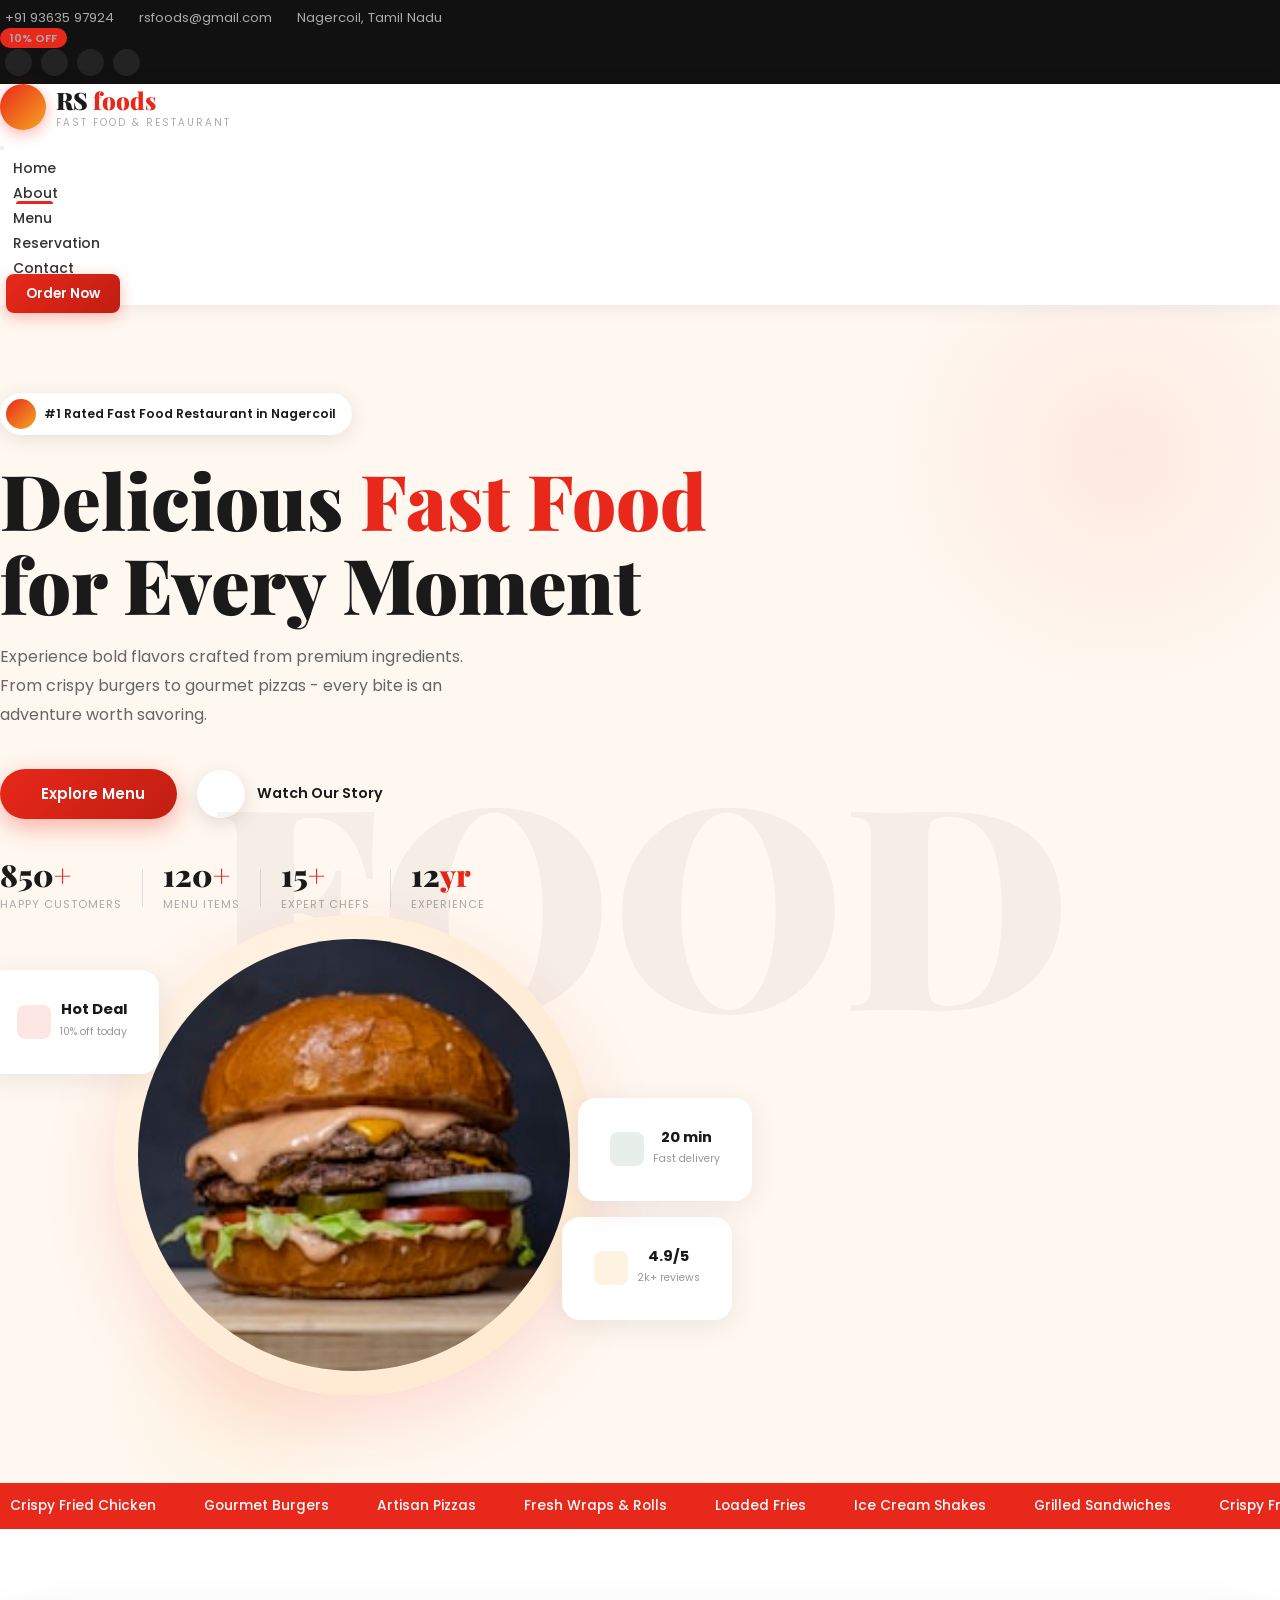
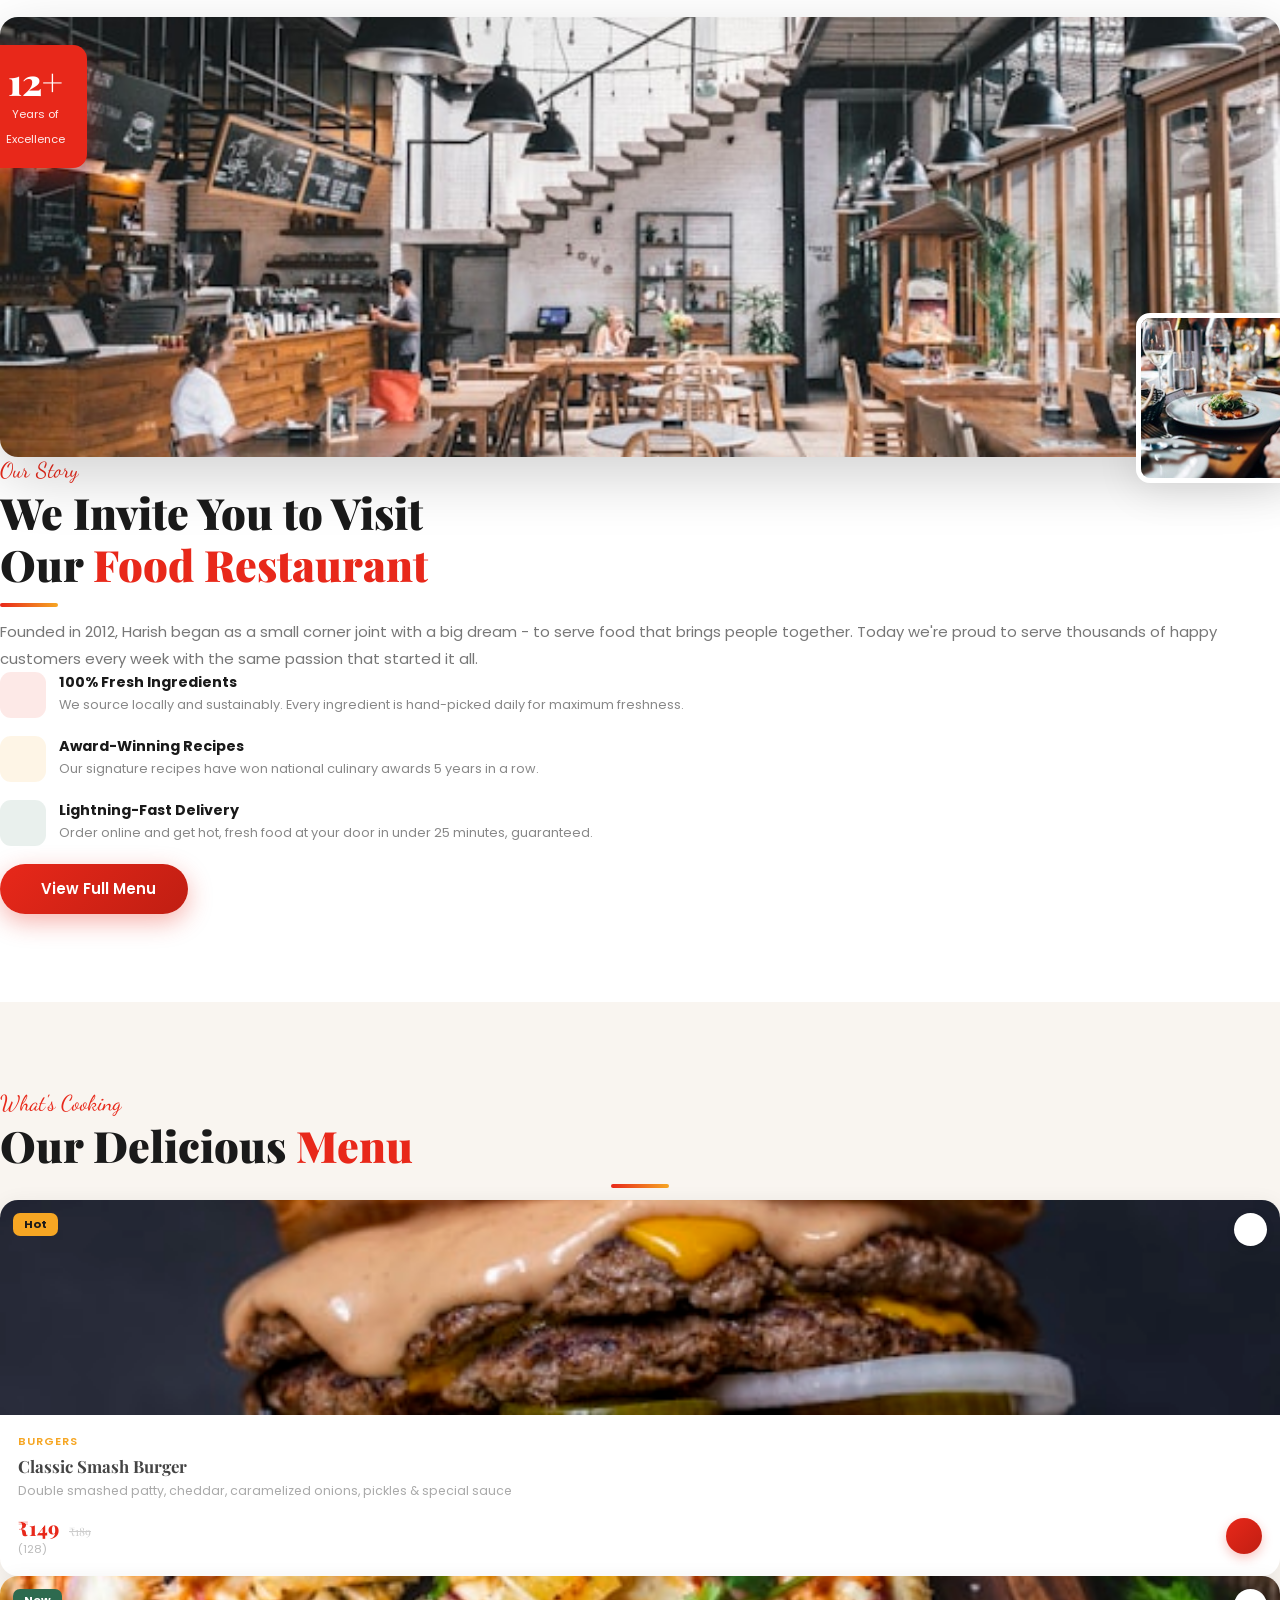
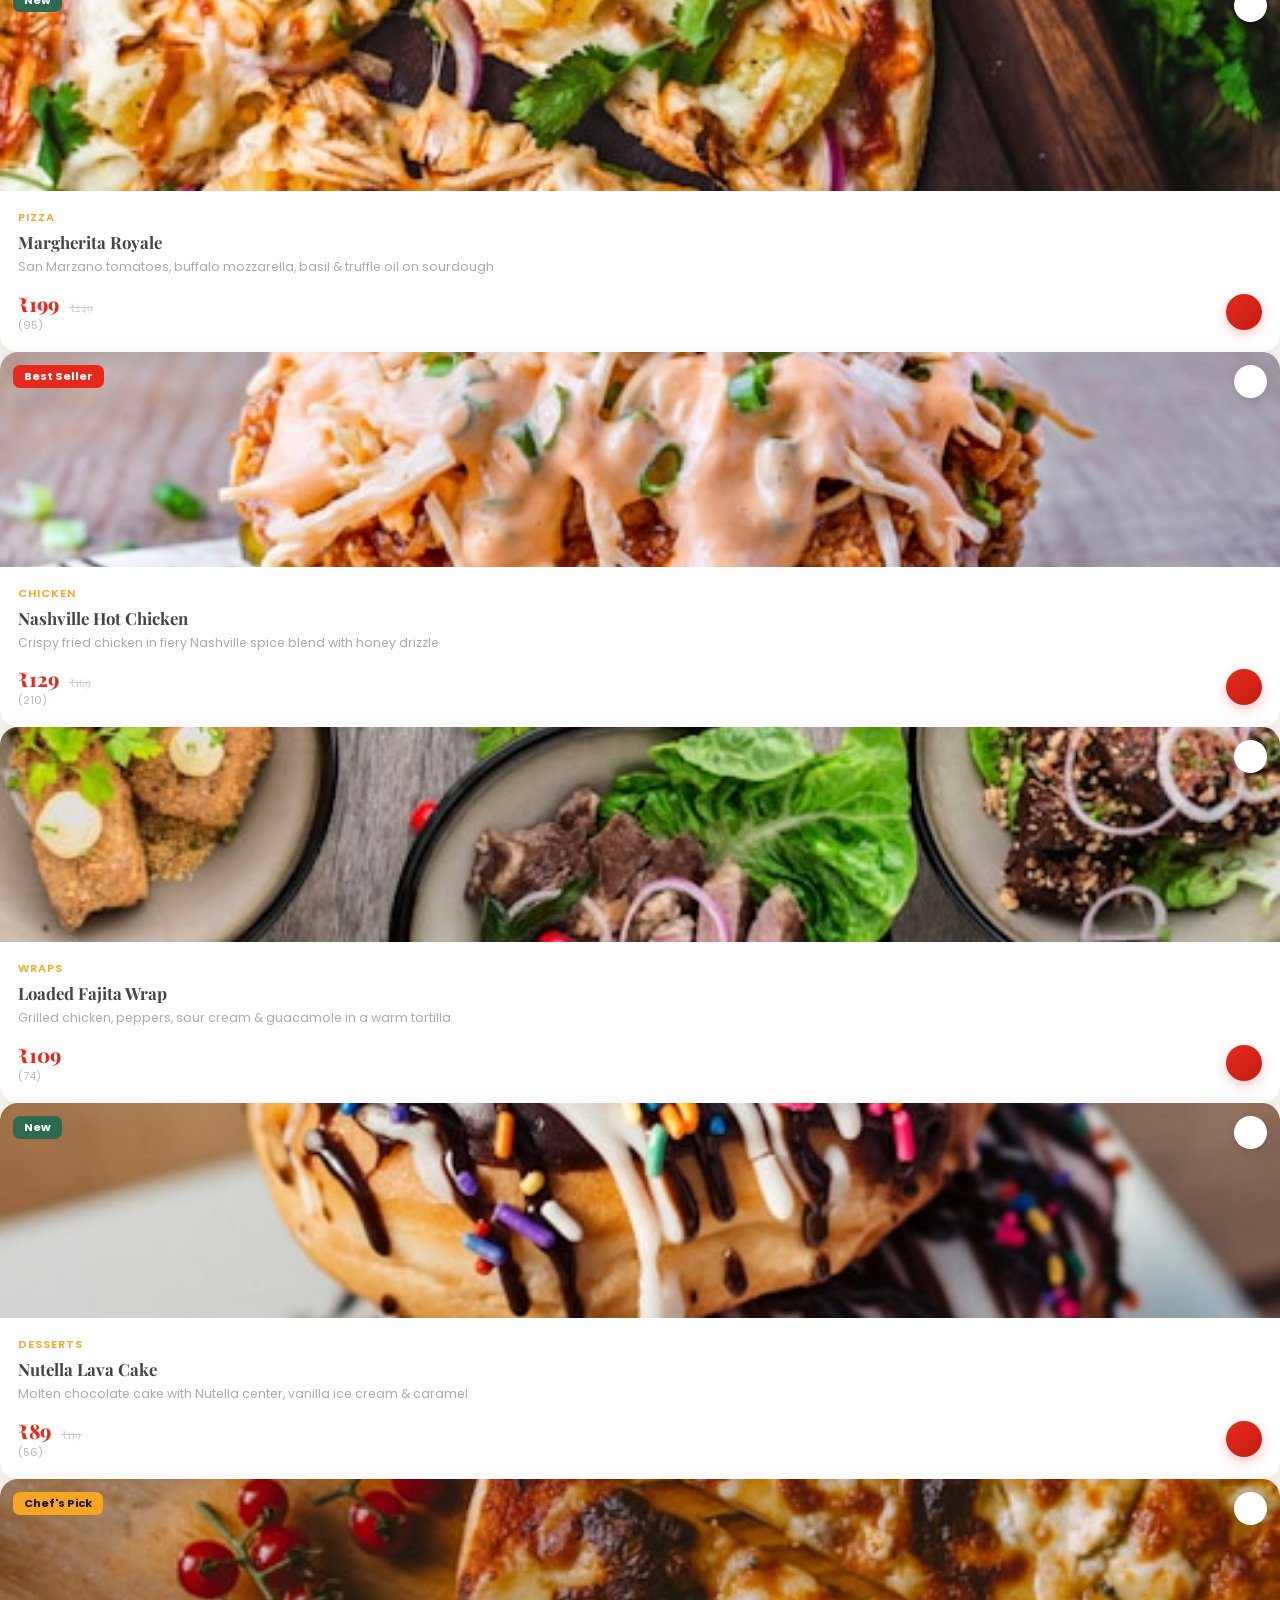
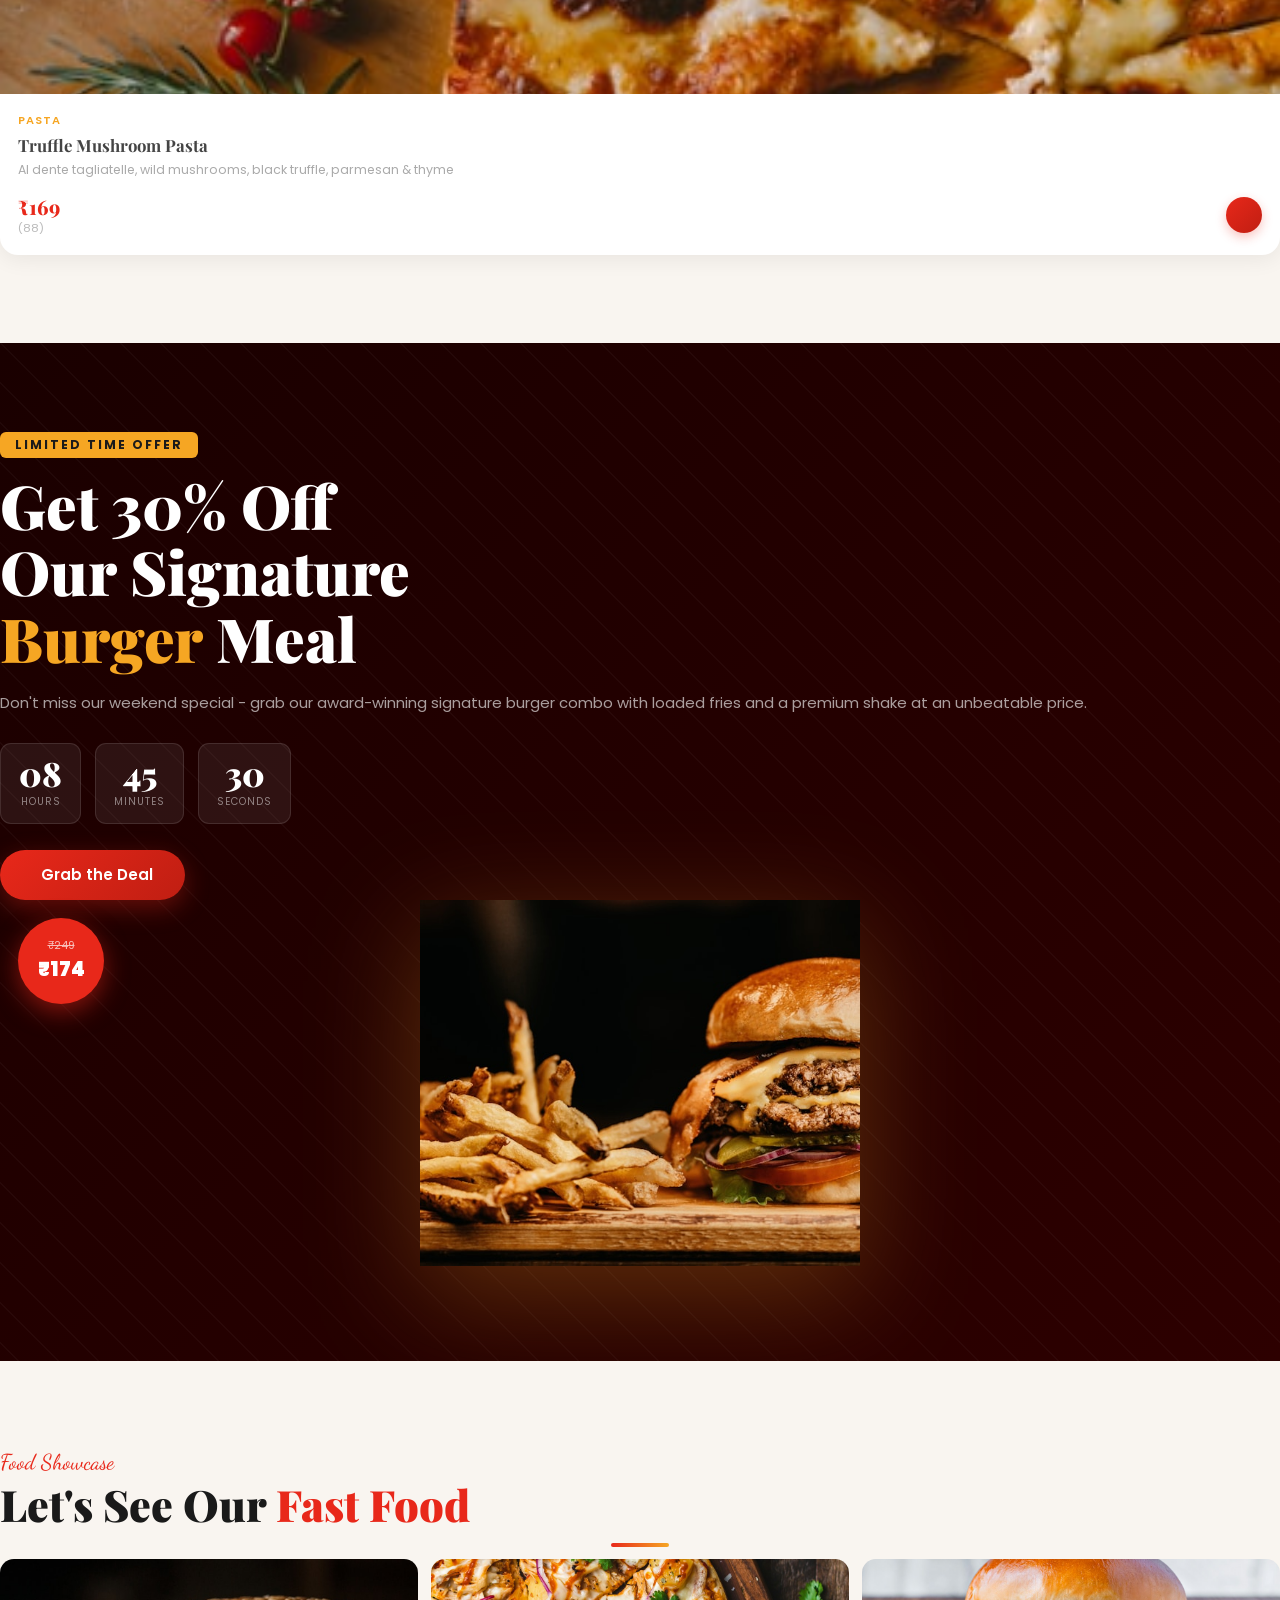
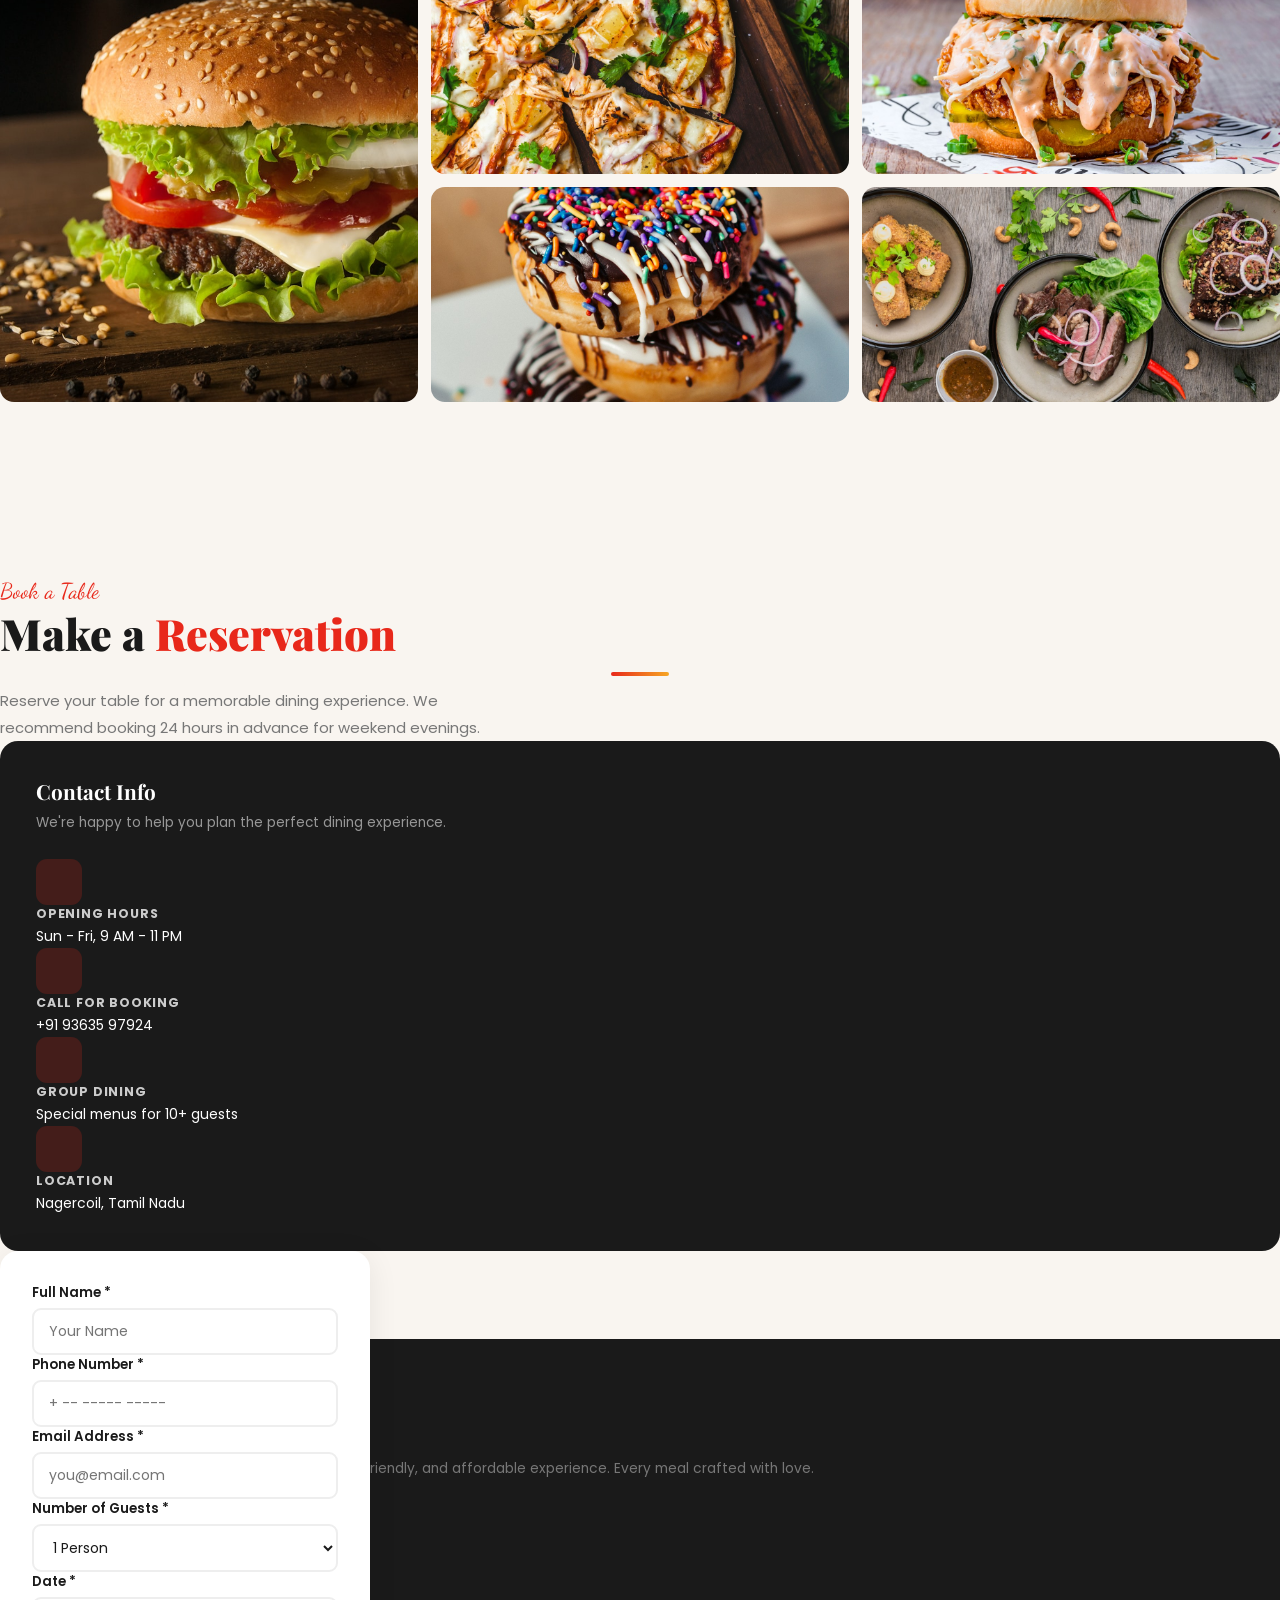
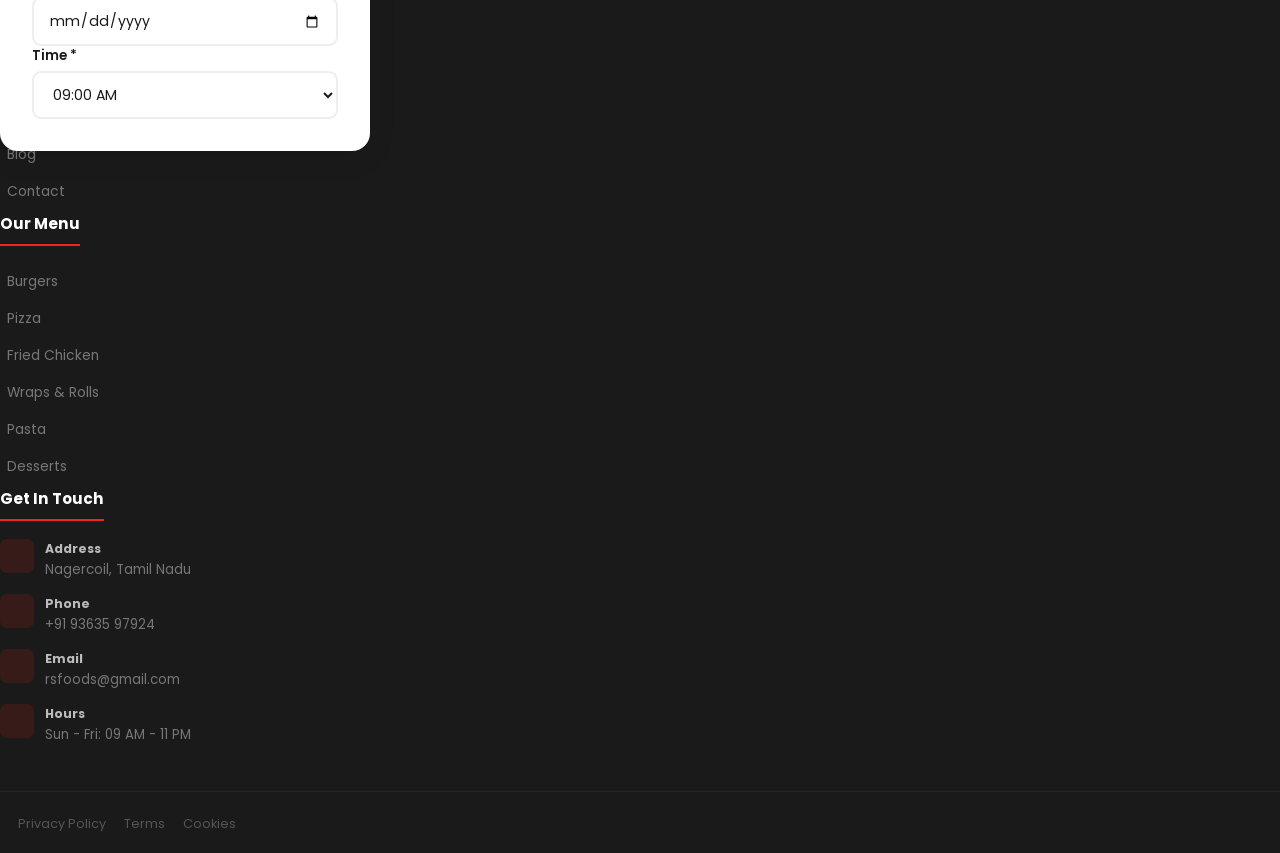
==== rsfoods/index.html @ 25a408fc "Updated project" ====
<!DOCTYPE html>
<html lang="en">
   <head>
      <meta charset="UTF-8">
      <meta http-equiv="X-UA-Compatible" content="IE=edge">
      <meta name="viewport" content="width=device-width, initial-scale=1">
      <meta name="author" content="Harish">
      <meta name="description" content="Harish - Fast Food & Restaurant HTML Template">
      <title>Harish - Fast Food & Restaurant HTML Template</title>
      <link href="https://fonts.googleapis.com/css2?family=Playfair+Display:wght@400;700;900&family=Poppins:wght@300;400;500;600;700&family=Dancing+Script:wght@700&display=swap" rel="stylesheet"/>
      <link href="css/bootstrap.min.css" rel="stylesheet"/>
      <link href="css/aos.css" rel="stylesheet"/>
      <link href="css/swiper-bundle.min.css" rel="stylesheet"/>
      <link rel="stylesheet" href="css/all.min.css"/>
      <link rel="stylesheet" href="css/magnific-popup.css"/>
      <link rel="stylesheet" href="css/style.css" />
   </head>
   <body>
      <div id="topbar">
         <div class="container">
            <div class="d-flex justify-content-between align-items-center flex-wrap gap-2">
               <div class="top-contact d-flex flex-wrap">
                  <span><i class="fas fa-phone-alt"></i>+91 93635 97924</span>
                  <span><i class="fas fa-envelope"></i>rsfoods@gmail.com</span>
                  <span><i class="fas fa-map-marker-alt"></i>Nagercoil, Tamil Nadu</span>
               </div>
               <div class="d-flex align-items-center gap-3">
                  <span class="ttag">10% OFF</span>
                  <div class="tsoc">
                     <a href="#"><i class="fab fa-facebook-f"></i></a>
                     <a href="#"><i class="fab fa-instagram"></i></a>
                     <a href="#"><i class="fab fa-tiktok"></i></a>
                     <a href="#"><i class="fab fa-youtube"></i></a>
                  </div>
               </div>
            </div>
         </div>
      </div>
      <nav class="navbar navbar-expand-lg" id="nav">
         <div class="container">
            <a class="navbar-brand" href="#">
               <div class="blogo">
                  <div class="bico"><i class="fas fa-utensils"></i></div>
                  <div>
                     <div class="bname">RS<span> foods</span></div>
                     <div class="bsub">Fast Food & Restaurant</div>
                  </div>
               </div>
            </a>
            <button class="navbar-toggler border-0" type="button" data-bs-toggle="collapse" data-bs-target="#navmenu">
            <i class="fas fa-bars" style="color:var(--primary);font-size:1.35rem;"></i>
            </button>
            <div class="collapse navbar-collapse" id="navmenu">
               <ul class="navbar-nav mx-auto">
                  <li class="nav-item"><a class="nav-link active" href="#hero">Home</a></li>
                  <li class="nav-item"><a class="nav-link" href="#about">About</a></li>
                  <li class="nav-item"><a class="nav-link" href="#menu">Menu</a></li>
                  <li class="nav-item"><a class="nav-link" href="#reservation">Reservation</a></li>
                  <li class="nav-item"><a class="nav-link" href="#footer">Contact</a></li>
               </ul>
               <div class="d-flex align-items-center gap-1">
                  <a href="#menu" class="nav-link nav-cta"><i class="fas fa-shopping-bag me-1"></i>Order Now</a>
               </div>
            </div>
         </div>
      </nav>
      <div id="searchOv">
         <button class="sovclose" id="searchClose"><i class="fas fa-times"></i></button>
         <div class="sovbox">
            <h4>What are you craving today?</h4>
            <div class="sovinput">
               <input type="text" id="searchInput" placeholder="Search burgers, pizza, chicken..." autocomplete="off"/>
               <button><i class="fas fa-search"></i></button>
            </div>
            <div class="sovcats">
               <div class="sovcat active" data-cat="all">
                  <img src="img/menu/1.jpg" alt=""/>All Items
               </div>
               <div class="sovcat" data-cat="burgers">
                  <img src="img/menu/1.jpg" alt=""/>Burgers
               </div>
               <div class="sovcat" data-cat="pizza">
                  <img src="img/menu/2.jpg" alt=""/>Pizza
               </div>
               <div class="sovcat" data-cat="chicken">
                  <img src="img/menu/3.jpg" alt=""/>Chicken
               </div>
               <div class="sovcat" data-cat="wraps">
                  <img src="img/menu/4.jpg" alt=""/>Wraps
               </div>
               <div class="sovcat" data-cat="pasta">
                  <img src="img/menu/5.jpg" alt=""/>Pasta
               </div>
               <div class="sovcat" data-cat="desserts">
                  <img src="img/menu/6.jpg" alt=""/>Desserts
               </div>
            </div>
            <div class="sovtrend">
               <p><i class="fas fa-fire me-1" style="color:var(--secondary);"></i>Trending Searches</p>
               <span class="ttag">Smash Burger</span>
               <span class="ttag">Nashville Chicken</span>
               <span class="ttag">Truffle Pizza</span>
               <span class="ttag">Lava Cake</span>
               <span class="ttag">Loaded Fries</span>
               <span class="ttag">Mango Shake</span>
            </div>
         </div>
      </div>
      <section id="hero">
         <div class="hs hs1"></div>
         <div class="hs hs2"></div>
         <div class="hbgtxt">FOOD</div>
         <div class="container">
            <div class="row align-items-center g-5" style="min-height:88vh;">
               <div class="col-lg-6">
                  <div class="hbadge">
                     <div class="hbi"><i class="fas fa-star"></i></div>
                     <span>#1 Rated Fast Food Restaurant in Nagercoil</span>
                  </div>
                  <h1 class="htitle">Delicious <span class="hl">Fast Food</span><br/>for Every Moment</h1>
                  <p class="hdesc">Experience bold flavors crafted from premium ingredients. From crispy burgers to gourmet pizzas - every bite is an adventure worth savoring.</p>
                  <div class="d-flex flex-wrap gap-3 mb-2">
                     <a href="#menu" class="btn-red"><i class="fas fa-utensils"></i>Explore Menu</a>
					 <a href="https://www.youtube.com/watch?v=RXv_uIN6e-Y" class="magnific_popup btn-play popup-youtube">
						<div class="pico"><i class="fas fa-play"></i></div>
						<span>Watch Our Story</span>
					 </a>
                  </div>
                  <div class="hstats d-flex gap-3 flex-wrap mt-4">
                     <div class="hstat"><span class="snum">850<em>+</em></span><small>Happy Customers</small></div>
                     <div class="sdiv"></div>
                     <div class="hstat"><span class="snum">120<em>+</em></span><small>Menu Items</small></div>
                     <div class="sdiv"></div>
                     <div class="hstat"><span class="snum">15<em>+</em></span><small>Expert Chefs</small></div>
                     <div class="sdiv"></div>
                     <div class="hstat"><span class="snum">12<em>yr</em></span><small>Experience</small></div>
                  </div>
               </div>
               <div class="col-lg-6">
                  <div style="position:relative;text-align:center;">
                     <div class="hcircle">
                        <img src="img/category/2.jpg" alt="Burger"/>
                     </div>
                     <div class="fcard fc1">
                        <div class="fcoi r"><i class="fas fa-fire"></i></div>
                        <div><span class="fcnum">Hot Deal</span><span class="fcsm">10% off today</span></div>
                     </div>
                     <div class="fcard fc2">
                        <div class="fcoi y"><i class="fas fa-star"></i></div>
                        <div><span class="fcnum">4.9/5</span><span class="fcsm">2k+ reviews</span></div>
                     </div>
                     <div class="fcard fc3">
                        <div class="fcoi g"><i class="fas fa-clock"></i></div>
                        <div><span class="fcnum">20 min</span><span class="fcsm">Fast delivery</span></div>
                     </div>
                  </div>
               </div>
            </div>
         </div>
      </section>
      <div class="mqsec">
         <div class="mqtrack">
            <div class="mqitem"><i class="fas fa-circle"></i>Crispy Fried Chicken</div>
            <div class="mqitem"><i class="fas fa-circle"></i>Gourmet Burgers</div>
            <div class="mqitem"><i class="fas fa-circle"></i>Artisan Pizzas</div>
            <div class="mqitem"><i class="fas fa-circle"></i>Fresh Wraps &amp; Rolls</div>
            <div class="mqitem"><i class="fas fa-circle"></i>Loaded Fries</div>
            <div class="mqitem"><i class="fas fa-circle"></i>Ice Cream Shakes</div>
            <div class="mqitem"><i class="fas fa-circle"></i>Grilled Sandwiches</div>
            <div class="mqitem"><i class="fas fa-circle"></i>Crispy Fried Chicken</div>
            <div class="mqitem"><i class="fas fa-circle"></i>Gourmet Burgers</div>
            <div class="mqitem"><i class="fas fa-circle"></i>Artisan Pizzas</div>
            <div class="mqitem"><i class="fas fa-circle"></i>Fresh Wraps &amp; Rolls</div>
            <div class="mqitem"><i class="fas fa-circle"></i>Loaded Fries</div>
            <div class="mqitem"><i class="fas fa-circle"></i>Ice Cream Shakes</div>
            <div class="mqitem"><i class="fas fa-circle"></i>Grilled Sandwiches</div>
         </div>
      </div>
      <section id="about">
         <div class="container">
            <div class="row align-items-center g-5">
               <div class="col-lg-5" data-aos="fade-right">
                  <div class="astack">
                     <div class="aexp"><span class="anum">12+</span><small>Years of<br/>Excellence</small></div>
                     <div class="amain"><img src="img/about1.jpg" alt="Restaurant"/></div>
                     <div class="asm"><img src="img/about2.jpg" alt=""/></div>
                  </div>
               </div>
               <div class="col-lg-7" data-aos="fade-left">
                  <span class="slbl">Our Story</span>
                  <h2 class="stitle text-start">We Invite You to Visit<br/>Our <span>Food Restaurant</span></h2>
                  <div class="sline lft"></div>
                  <p class="sdesc mb-4">Founded in 2012, Harish began as a small corner joint with a big dream - to serve food that brings people together. Today we're proud to serve thousands of happy customers every week with the same passion that started it all.</p>
                  <div class="mb-4">
                     <div class="fti">
                        <div class="ftico r"><i class="fas fa-leaf"></i></div>
                        <div>
                           <h6>100% Fresh Ingredients</h6>
                           <p>We source locally and sustainably. Every ingredient is hand-picked daily for maximum freshness.</p>
                        </div>
                     </div>
                     <div class="fti">
                        <div class="ftico y"><i class="fas fa-award"></i></div>
                        <div>
                           <h6>Award-Winning Recipes</h6>
                           <p>Our signature recipes have won national culinary awards 5 years in a row.</p>
                        </div>
                     </div>
                     <div class="fti">
                        <div class="ftico g"><i class="fas fa-shipping-fast"></i></div>
                        <div>
                           <h6>Lightning-Fast Delivery</h6>
                           <p>Order online and get hot, fresh food at your door in under 25 minutes, guaranteed.</p>
                        </div>
                     </div>
                  </div>
                  <a href="#menu" class="btn-red"><i class="fas fa-book-open"></i>View Full Menu</a>
               </div>
            </div>
         </div>
      </section>
      <section id="menu">
         <div class="container">
            <div class="text-center mb-5" data-aos="fade-up">
               <span class="slbl">What's Cooking</span>
               <h2 class="stitle">Our Delicious <span>Menu</span></h2>
               <div class="sline"></div>
            </div>
            <div class="row g-4" id="mgrid">
               <div class="col-sm-6 col-lg-4 mwrap" data-c="burgers" data-aos="fade-up">
                  <div class="mcard"
                     data-img="img/menu/1.jpg"
                     data-title="Classic Smash Burger"
                     data-cat="Burgers"
                     data-price="₹149" data-old="₹189"
                     data-rating="4.9" data-reviews="128"
                     data-cal="620" data-time="12"
                     data-desc="Double smashed patty, cheddar cheese, caramelized onions, house pickles and our legendary special sauce. Made fresh to order on a toasted brioche bun."
                     data-tags="Spicy,Bestseller,Beef">
                     <div class="mimg">
                        <img src="img/menu/1.jpg" alt="Smash Burger"/>
                        <div class="mbdg hot"><i class="fas fa-star"></i> Hot</div>
                        <div class="mhrt"><i class="far fa-heart"></i></div>
                     </div>
                     <div class="mbody">
                        <div class="mcat">Burgers</div>
                        <div class="mtit">Classic Smash Burger</div>
                        <div class="mdesc">Double smashed patty, cheddar, caramelized onions, pickles &amp; special sauce</div>
                        <div class="mfoot">
                           <div>
                              <div class="mprice">₹149 <small>₹189</small></div>
                              <div class="mstars"><i class="fas fa-star"></i> <span style="color:#bbb;font-size:.7rem;">(128)</span></div>
                           </div>
                           <button class="madd" title="View Details"><i class="fas fa-plus"></i></button>
                        </div>
                     </div>
                  </div>
               </div>
               <div class="col-sm-6 col-lg-4 mwrap" data-c="pizza" data-aos="fade-up" data-aos-delay="80">
                  <div class="mcard"
                     data-img="img/menu/2.jpg"
                     data-title="Margherita Royale"
                     data-cat="Pizza"
                     data-price="₹199" data-old="₹249"
                     data-rating="4.8" data-reviews="95"
                     data-cal="480" data-time="18"
                     data-desc="San Marzano tomatoes, fresh buffalo mozzarella, fragrant basil leaves, drizzled with Italian truffle oil on a hand-stretched sourdough base."
                     data-tags="Vegetarian,New,Italian">
                     <div class="mimg">
                        <img src="img/menu/2.jpg" alt="Pizza"/>
                        <div class="mbdg new"><i class="fas fa-star"></i> New</div>
                        <div class="mhrt"><i class="far fa-heart"></i></div>
                     </div>
                     <div class="mbody">
                        <div class="mcat">Pizza</div>
                        <div class="mtit">Margherita Royale</div>
                        <div class="mdesc">San Marzano tomatoes, buffalo mozzarella, basil &amp; truffle oil on sourdough</div>
                        <div class="mfoot">
                           <div>
                              <div class="mprice">₹199 <small>₹249</small></div>
                              <div class="mstars"><i class="fas fa-star"></i> <span style="color:#bbb;font-size:.7rem;">(95)</span></div>
                           </div>
                           <button class="madd" title="View Details"><i class="fas fa-plus"></i></button>
                        </div>
                     </div>
                  </div>
               </div>
               <div class="col-sm-6 col-lg-4 mwrap" data-c="chicken" data-aos="fade-up" data-aos-delay="160">
                  <div class="mcard"
                     data-img="img/menu/3.jpg"
                     data-title="Nashville Hot Chicken"
                     data-cat="Chicken"
                     data-price="₹129" data-old="₹169"
                     data-rating="5.0" data-reviews="210"
                     data-cal="710" data-time="15"
                     data-desc="Extra-crispy fried chicken tossed in our signature fiery Nashville spice blend, served with honey drizzle and house pickles on a toasted brioche bun."
                     data-tags="Spicy,Bestseller,Crispy">
                     <div class="mimg">
                        <img src="img/menu/3.jpg" alt="Chicken"/>
                        <div class="mbdg"><i class="fas fa-star"></i> Best Seller</div>
                        <div class="mhrt"><i class="far fa-heart"></i></div>
                     </div>
                     <div class="mbody">
                        <div class="mcat">Chicken</div>
                        <div class="mtit">Nashville Hot Chicken</div>
                        <div class="mdesc">Crispy fried chicken in fiery Nashville spice blend with honey drizzle</div>
                        <div class="mfoot">
                           <div>
                              <div class="mprice">₹129 <small>₹169</small></div>
                              <div class="mstars"><i class="fas fa-star"></i> <span style="color:#bbb;font-size:.7rem;">(210)</span></div>
                           </div>
                           <button class="madd" title="View Details"><i class="fas fa-plus"></i></button>
                        </div>
                     </div>
                  </div>
               </div>
               <div class="col-sm-6 col-lg-4 mwrap" data-c="wraps" data-aos="fade-up">
                  <div class="mcard"
                     data-img="img/menu/4.jpg"
                     data-title="Loaded Fajita Wrap"
                     data-cat="Wraps"
                     data-price="₹109" data-old=""
                     data-rating="4.5" data-reviews="74"
                     data-cal="520" data-time="10"
                     data-desc="Grilled chicken strips, sauted bell peppers and onions, sour cream, fresh guacamole and salsa wrapped in a warm flour tortilla with melted cheddar."
                     data-tags="Grilled,Fresh,Mexican">
                     <div class="mimg">
                        <img src="img/menu/4.jpg" alt="Wrap"/>
                        <div class="mhrt"><i class="far fa-heart"></i></div>
                     </div>
                     <div class="mbody">
                        <div class="mcat">Wraps</div>
                        <div class="mtit">Loaded Fajita Wrap</div>
                        <div class="mdesc">Grilled chicken, peppers, sour cream &amp; guacamole in a warm tortilla</div>
                        <div class="mfoot">
                           <div>
                              <div class="mprice">₹109</div>
                              <div class="mstars"><i class="fas fa-star"></i> <span style="color:#bbb;font-size:.7rem;">(74)</span></div>
                           </div>
                           <button class="madd" title="View Details"><i class="fas fa-plus"></i></button>
                        </div>
                     </div>
                  </div>
               </div>
               <div class="col-sm-6 col-lg-4 mwrap" data-c="desserts" data-aos="fade-up" data-aos-delay="80">
                  <div class="mcard"
                     data-img="img/menu/5.jpg"
                     data-title="Nutella Lava Cake"
                     data-cat="Desserts"
                     data-price="₹89" data-old="₹119"
                     data-rating="4.9" data-reviews="56"
                     data-cal="390" data-time="8"
                     data-desc="Warm molten chocolate cake with a gooey Nutella center, served alongside Madagascar vanilla bean ice cream with salted caramel drizzle and fresh berries."
                     data-tags="Sweet,New,Chocolate">
                     <div class="mimg">
                        <img src="img/menu/5.jpg" alt="Lava Cake"/>
                        <div class="mbdg new"><i class="fas fa-star"></i> New</div>
                        <div class="mhrt"><i class="far fa-heart"></i></div>
                     </div>
                     <div class="mbody">
                        <div class="mcat">Desserts</div>
                        <div class="mtit">Nutella Lava Cake</div>
                        <div class="mdesc">Molten chocolate cake with Nutella center, vanilla ice cream &amp; caramel</div>
                        <div class="mfoot">
                           <div>
                              <div class="mprice">₹89 <small>₹119</small></div>
                              <div class="mstars"><i class="fas fa-star"></i> <span style="color:#bbb;font-size:.7rem;">(56)</span></div>
                           </div>
                           <button class="madd" title="View Details"><i class="fas fa-plus"></i></button>
                        </div>
                     </div>
                  </div>
               </div>
               <div class="col-sm-6 col-lg-4 mwrap" data-c="pasta" data-aos="fade-up" data-aos-delay="160">
                  <div class="mcard"
                     data-img="img/menu/6.jpg"
                     data-title="Truffle Mushroom Pasta"
                     data-cat="Pasta"
                     data-price="₹169" data-old="₹199"
                     data-rating="4.9" data-reviews="88"
                     data-cal="560" data-time="20"
                     data-desc="Al dente tagliatelle tossed with mixed wild mushrooms, freshly shaved black truffle, aged parmesan, fresh thyme and a touch of cream in garlic butter."
                     data-tags="Vegetarian,Chef's Pick,Italian">
                     <div class="mimg">
                        <img src="img/menu/6.jpg" alt="Pasta"/>
                        <div class="mbdg hot">Chef's Pick</div>
                        <div class="mhrt"><i class="far fa-heart"></i></div>
                     </div>
                     <div class="mbody">
                        <div class="mcat">Pasta</div>
                        <div class="mtit">Truffle Mushroom Pasta</div>
                        <div class="mdesc">Al dente tagliatelle, wild mushrooms, black truffle, parmesan &amp; thyme</div>
                        <div class="mfoot">
                           <div>
                              <div class="mprice">₹169</div>
                              <div class="mstars"><i class="fas fa-star"></i> <span style="color:#bbb;font-size:.7rem;">(88)</span></div>
                           </div>
                           <button class="madd" title="View Details"><i class="fas fa-plus"></i></button>
                        </div>
                     </div>
                  </div>
               </div>
            </div>
         </div>
      </section>
      <section id="special">
         <div class="spbg"></div>
         <div class="container" style="position:relative;z-index:2;">
            <div class="row align-items-center g-5">
               <div class="col-lg-6" data-aos="fade-right">
                  <div class="sptag"><i class="fas fa-bolt me-1"></i>Limited Time Offer</div>
                  <h2 class="sptitle">Get 30% Off<br/>Our Signature<br/><span>Burger</span> Meal</h2>
                  <p class="spdesc">Don't miss our weekend special - grab our award-winning signature burger combo with loaded fries and a premium shake at an unbeatable price.</p>
                  <div class="cdwrap">
                     <div class="cditem"><span class="cdnum" id="cdH">08</span><span class="cdlbl">Hours</span></div>
                     <div class="cditem"><span class="cdnum" id="cdM">45</span><span class="cdlbl">Minutes</span></div>
                     <div class="cditem"><span class="cdnum" id="cdS">30</span><span class="cdlbl">Seconds</span></div>
                  </div>
                  <a href="#menu" class="btn-red"><i class="fas fa-shopping-cart"></i>Grab the Deal</a>
               </div>
               <div class="col-lg-6" data-aos="fade-left">
                  <div class="spimgw">
                     <div class="spglow"></div>
                     <div class="sppbdg"><span class="old">₹249</span><span class="np">₹174</span></div>
                     <img src="img/off-img.jpg" alt="Special Burger"/>
                  </div>
               </div>
            </div>
         </div>
      </section>
      <section id="gallery">
         <div class="container">
            <div class="text-center mb-5" data-aos="fade-up">
               <span class="slbl">Food Showcase</span>
               <h2 class="stitle">Let's See Our <span>Fast Food</span></h2>
               <div class="sline"></div>
            </div>
            <div class="ggrid" data-aos="fade-up">
               <div class="gitem"
                  data-gi="0"
                  data-gimg="img/portfolio/work1.jpg"
                  data-gtitle="Gourmet Burgers"
                  data-gdesc="Our award-winning smash burgers, hand-crafted with 100% premium beef, aged cheddar and house-made sauces.">
                  <img src="img/portfolio/work1.jpg" alt="Burgers"/>
                  <div class="gover"><span><i class="fas fa-expand-alt"></i> Gourmet Burgers</span></div>
               </div>
               <div class="gitem"
                  data-gi="1"
                  data-gimg="img/portfolio/work2.jpg"
                  data-gtitle="Wood-Fired Pizza"
                  data-gdesc="Authentic Neapolitan-style pizzas fired at 900deg F in our wood-burning stone oven for the perfect char.">
                  <img src="img/portfolio/work2.jpg" alt="Pizza"/>
                  <div class="gover"><span><i class="fas fa-expand-alt"></i> Wood-Fired Pizza</span></div>
               </div>
               <div class="gitem"
                  data-gi="2"
                  data-gimg="img/portfolio/work3.jpg"
                  data-gtitle="Crispy Fried Chicken"
                  data-gdesc="Double-brined, hand-battered chicken fried to golden perfection using our 15-spice secret blend.">
                  <img src="img/portfolio/work3.jpg" alt="Chicken"/>
                  <div class="gover"><span><i class="fas fa-expand-alt"></i> Crispy Fried Chicken</span></div>
               </div>
               <div class="gitem"
                  data-gi="3"
                  data-gimg="img/portfolio/work4.jpg"
                  data-gtitle="Sweet Desserts"
                  data-gdesc="Handcrafted desserts - from molten lava cakes to artisan ice cream sundaes and seasonal pastries.">
                  <img src="img/portfolio/work4.jpg" alt="Desserts"/>
                  <div class="gover"><span><i class="fas fa-expand-alt"></i> Sweet Desserts</span></div>
               </div>
               <div class="gitem"
                  data-gi="4"
                  data-gimg="img/portfolio/work5.jpg"
                  data-gtitle="Fresh Wraps &amp; Rolls"
                  data-gdesc="Loaded fresh wraps packed with grilled proteins, crunchy vegetables and our house-made sauces.">
                  <img src="img/portfolio/work5.jpg" alt="Wraps"/>
                  <div class="gover"><span><i class="fas fa-expand-alt"></i> Fresh Wraps &amp; Rolls</span></div>
               </div>
            </div>
         </div>
      </section>
      <div id="galPop">
         <div class="gpbox">
            <button class="gpclose" id="gpClose"><i class="fas fa-times"></i></button>
            <img id="gpImg" src="" alt=""/>
            <div class="gpcap">
               <h5 id="gpTitle"></h5>
               <p id="gpDesc"></p>
            </div>
            <div class="gpnav">
               <button id="gpPrev"><i class="fas fa-chevron-left me-1"></i>Prev</button>
               <button id="gpNext">Next <i class="fas fa-chevron-right ms-1"></i></button>
            </div>
         </div>
      </div>
      <section id="reservation">
         <div class="container">
            <div class="text-center mb-5" data-aos="fade-up">
               <span class="slbl">Book a Table</span>
               <h2 class="stitle">Make a <span>Reservation</span></h2>
               <div class="sline"></div>
               <p class="sdesc mx-auto" style="max-width:480px;">Reserve your table for a memorable dining experience. We recommend booking 24 hours in advance for weekend evenings.</p>
            </div>
            <div class="row g-4 align-items-start">
               <div class="col-lg-4" data-aos="fade-right">
                  <div style="background:var(--dark);border-radius:18px;padding:36px;">
                     <h4 style="color:#fff;font-size:1.3rem;margin-bottom:8px;">Contact Info</h4>
                     <p style="color:rgba(255,255,255,.55);font-size:.85rem;margin-bottom:26px;">We're happy to help you plan the perfect dining experience.</p>
                     <div class="d-flex flex-column gap-3">
                        <div class="d-flex align-items-center gap-3">
                           <div style="width:46px;height:46px;border-radius:11px;background:rgba(232,40,26,.2);display:flex;align-items:center;justify-content:center;color:var(--primary);font-size:1.1rem;flex-shrink:0;"><i class="fas fa-clock"></i></div>
                           <div><strong style="display:block;color:#ccc;font-size:.78rem;text-transform:uppercase;letter-spacing:.8px;">Opening Hours</strong><span style="color:#fff;font-size:.87rem;">Sun - Fri, 9 AM - 11 PM</span></div>
                        </div>
                        <div class="d-flex align-items-center gap-3">
                           <div style="width:46px;height:46px;border-radius:11px;background:rgba(232,40,26,.2);display:flex;align-items:center;justify-content:center;color:var(--primary);font-size:1.1rem;flex-shrink:0;"><i class="fas fa-phone-alt"></i></div>
                           <div><strong style="display:block;color:#ccc;font-size:.78rem;text-transform:uppercase;letter-spacing:.8px;">Call for Booking</strong><span style="color:#fff;font-size:.87rem;">+91 93635 97924</span></div>
                        </div>
                        <div class="d-flex align-items-center gap-3">
                           <div style="width:46px;height:46px;border-radius:11px;background:rgba(232,40,26,.2);display:flex;align-items:center;justify-content:center;color:var(--primary);font-size:1.1rem;flex-shrink:0;"><i class="fas fa-users"></i></div>
                           <div><strong style="display:block;color:#ccc;font-size:.78rem;text-transform:uppercase;letter-spacing:.8px;">Group Dining</strong><span style="color:#fff;font-size:.87rem;">Special menus for 10+ guests</span></div>
                        </div>
                        <div class="d-flex align-items-center gap-3">
                           <div style="width:46px;height:46px;border-radius:11px;background:rgba(232,40,26,.2);display:flex;align-items:center;justify-content:center;color:var(--primary);font-size:1.1rem;flex-shrink:0;"><i class="fas fa-map-marker-alt"></i></div>
                           <div><strong style="display:block;color:#ccc;font-size:.78rem;text-transform:uppercase;letter-spacing:.8px;">Location</strong><span style="color:#fff;font-size:.87rem;">Nagercoil, Tamil Nadu</span></div>
                        </div>
                     </div>
                  </div>
               </div>
               <div class="col-lg-8" data-aos="fade-left">
                  <div class="fcard">
                     <div class="row g-3">
                        <div class="col-sm-6"><label class="flbl">Full Name *</label><input type="text" class="fctrl" placeholder="Your Name"/></div>
                        <div class="col-sm-6"><label class="flbl">Phone Number *</label><input type="tel" class="fctrl" placeholder="+ -- ----- -----"/></div>
                        <div class="col-sm-6"><label class="flbl">Email Address *</label><input type="email" class="fctrl" placeholder="you@email.com"/></div>
                        <div class="col-sm-6">
                           <label class="flbl">Number of Guests *</label>
                           <select class="fctrl">
                              <option>1 Person</option>
                              <option>2 People</option>
                              <option>3 - 4 People</option>
                              <option>5 - 6 People</option>
                              <option>7 -10 People</option>
                              <option>10+ People</option>
                           </select>
                        </div>
                        <div class="col-sm-6"><label class="flbl">Date *</label><input type="date" class="fctrl"/></div>
                        <div class="col-sm-6">
                           <label class="flbl">Time *</label>
                           <select class="fctrl">
                              <option>09:00 AM</option>
                              <option>10:00 AM</option>
                              <option>11:00 AM</option>
                              <option>12:00 PM</option>
                              <option>01:00 PM</option>
                              <option>02:00 PM</option>
                              <option>06:00 PM</option>
                              <option>07:00 PM</option>
                              <option>08:00 PM</option>
                              <option>09:00 PM</option>
                              <option>10:00 PM</option>
                           </select>
                        </div>
                  </div>
               </div>
            </div>
         </div>
      </section>
      <footer>
         <div class="container">
            <div class="row g-5">
               <div class="col-lg-4">
                  <div class="fnm">RS<span> foods</span></div>
                  <p class="fdesc">We bring the world's finest flavors together in a fast, friendly, and affordable experience. Every meal crafted with love.</p>
                  <div class="fsoc">
                     <a href="#"><i class="fab fa-facebook-f"></i></a>
                     <a href="#"><i class="fab fa-instagram"></i></a>
                     <a href="#"><i class="fab fa-twitter"></i></a>
                     <a href="#"><i class="fab fa-youtube"></i></a>
                     <a href="#"><i class="fab fa-tiktok"></i></a>
                  </div>
               </div>
               <div class="col-sm-6 col-lg-2">
                  <div class="ftit">Quick Links</div>
                  <ul class="flinks ps-0">
                     <li><a href="#hero"><i class="fas fa-chevron-right"></i>Home</a></li>
                     <li><a href="#about"><i class="fas fa-chevron-right"></i>About Us</a></li>
                     <li><a href="#menu"><i class="fas fa-chevron-right"></i>Our Menu</a></li>
                     <li><a href="#reservation"><i class="fas fa-chevron-right"></i>Reservation</a></li>
                     <li><a href="#blog"><i class="fas fa-chevron-right"></i>Blog</a></li>
                     <li><a href="#contact-section"><i class="fas fa-chevron-right"></i>Contact</a></li>
                  </ul>
               </div>
               <div class="col-sm-6 col-lg-2">
                  <div class="ftit">Our Menu</div>
                  <ul class="flinks ps-0">
                     <li><a href="#menu"><i class="fas fa-chevron-right"></i>Burgers</a></li>
                     <li><a href="#menu"><i class="fas fa-chevron-right"></i>Pizza</a></li>
                     <li><a href="#menu"><i class="fas fa-chevron-right"></i>Fried Chicken</a></li>
                     <li><a href="#menu"><i class="fas fa-chevron-right"></i>Wraps &amp; Rolls</a></li>
                     <li><a href="#menu"><i class="fas fa-chevron-right"></i>Pasta</a></li>
                     <li><a href="#menu"><i class="fas fa-chevron-right"></i>Desserts</a></li>
                  </ul>
               </div>
               <div class="col-lg-4">
                  <div class="ftit">Get In Touch</div>
                  <div class="fci">
                     <div class="fciico"><i class="fas fa-map-marker-alt"></i></div>
                     <div class="fciinfo"><strong>Address</strong>Nagercoil, Tamil Nadu</div>
                  </div>
                  <div class="fci">
                     <div class="fciico"><i class="fas fa-phone-alt"></i></div>
                     <div class="fciinfo"><strong>Phone</strong>+91 93635 97924</div>
                  </div>
                  <div class="fci">
                     <div class="fciico"><i class="fas fa-envelope"></i></div>
                     <div class="fciinfo"><strong>Email</strong>rsfoods@gmail.com</div>
                  </div>
                  <div class="fci">
                     <div class="fciico"><i class="fas fa-clock"></i></div>
                     <div class="fciinfo"><strong>Hours</strong>Sun - Fri: 09 AM - 11 PM</div>
                  </div>
               </div>
            </div>
         </div>
         <div class="fbot">
            <div class="container">
               <div class="d-flex justify-content-between align-items-center flex-wrap gap-2">
                  <div><a href="#">Privacy Policy</a><a href="#">Terms</a><a href="#">Cookies</a></div>
               </div>
            </div>
         </div>
      </footer>
      <script src="https://cdnjs.cloudflare.com/ajax/libs/jquery/3.7.1/jquery.min.js"></script>
      <script src="https://cdn.jsdelivr.net/npm/bootstrap@5.3.3/dist/js/bootstrap.bundle.min.js"></script>
      <script src="https://cdnjs.cloudflare.com/ajax/libs/aos/2.3.4/aos.js"></script>
      <script src="https://cdn.jsdelivr.net/npm/swiper@11/swiper-bundle.min.js"></script>
      <script src="https://cdnjs.cloudflare.com/ajax/libs/magnific-popup.js/1.1.0/jquery.magnific-popup.min.js"></script>
      <script src="js/main.js"></script>
   </body>
</html>
---- rsfoods/css/style.css ----
:root {
  --primary: #e8281a;
  --secondary: #f6a623;
  --dark: #1a1a1a;
  --green: #2d6a4f;
  --cream: #fff8f0;
  --cream2: #fef0dc;
  --light: #f9f5f0;
  --shadow: 0 8px 40px rgba(0, 0, 0, 0.1);
  --shadow-lg: 0 20px 60px rgba(0, 0, 0, 0.18);
}
* {
  margin: 0;
  padding: 0;
  box-sizing: border-box;
}
html {
  scroll-behavior: smooth;
}
body {
  font-family: "Poppins", sans-serif;
  color: #444;
  background: #fff;
  overflow-x: hidden;
}
h1,
h2,
h3,
h4,
h5 {
  font-family: "Playfair Display", serif;
  color: var(--dark);
}
a {
  text-decoration: none;
  transition: all 0.3s;
}
img {
  max-width: 100%;
}
::-webkit-scrollbar {
  width: 5px;
}
::-webkit-scrollbar-thumb {
  background: var(--primary);
  border-radius: 10px;
}

/* ===================== TOP BAR ===================== */
#topbar {
  background: #111;
  padding: 8px 0;
  font-size: 0.82rem;
}
#topbar span {
  color: #aaa;
  margin-right: 16px;
}
#topbar span i {
  color: var(--secondary);
  margin-right: 5px;
}
#topbar .tsoc a {
  width: 27px;
  height: 27px;
  border-radius: 50%;
  background: rgba(255, 255, 255, 0.08);
  display: inline-flex;
  align-items: center;
  justify-content: center;
  color: #bbb;
  font-size: 0.75rem;
  margin-left: 5px;
  transition: 0.3s;
}
#topbar .tsoc a:hover {
  background: var(--primary);
  color: #fff;
}
.ttag {
  background: var(--primary);
  color: #fff;
  padding: 2px 10px;
  border-radius: 20px;
  font-size: 0.7rem;
  font-weight: 600;
  text-transform: uppercase;
}

/* ===================== NAVBAR ===================== */
#nav {
  background: #fff;
  position: sticky;
  top: 0;
  z-index: 990;
  box-shadow: 0 2px 20px rgba(0, 0, 0, 0.07);
  transition: 0.4s;
}
#nav.scrolled {
  box-shadow: 0 4px 30px rgba(0, 0, 0, 0.14);
}
.blogo {
  display: flex;
  align-items: center;
  gap: 10px;
}
.bico {
  width: 46px;
  height: 46px;
  border-radius: 50%;
  background: linear-gradient(135deg, var(--primary), var(--secondary));
  display: flex;
  align-items: center;
  justify-content: center;
  font-size: 1.3rem;
  color: #fff;
  box-shadow: 0 4px 15px rgba(232, 40, 26, 0.35);
}
.bname {
  font-family: "Playfair Display", serif;
  font-size: 1.5rem;
  font-weight: 900;
  color: var(--dark);
}
.bname span {
  color: var(--primary);
}
.bsub {
  font-size: 0.62rem;
  text-transform: uppercase;
  letter-spacing: 2px;
  color: #aaa;
}
.navbar-nav .nav-link {
  font-size: 0.87rem;
  font-weight: 500;
  color: #333 !important;
  padding: 26px 13px !important;
  position: relative;
}
.navbar-nav .nav-link::after {
  content: "";
  position: absolute;
  bottom: 0;
  left: 50%;
  transform: translateX(-50%);
  width: 0;
  height: 3px;
  background: var(--primary);
  border-radius: 3px 3px 0 0;
  transition: 0.3s;
}
.navbar-nav .nav-link:hover::after,
.navbar-nav .nav-link.active::after {
  width: 55%;
}
.navbar-nav .nav-link:hover {
  color: var(--primary) !important;
}
/* FIX 1 â€” Search btn in navbar */
#navSearchBtn {
  background: none;
  border: none;
  cursor: pointer;
  color: #555;
  font-size: 1rem;
  padding: 8px 10px;
  border-radius: 8px;
  transition: 0.3s;
}
#navSearchBtn:hover {
  background: rgba(232, 40, 26, 0.08);
  color: var(--primary);
}
.nav-cta {
  background: linear-gradient(135deg, var(--primary), #c01e12);
  color: #fff !important;
  border-radius: 8px;
  padding: 10px 20px !important;
  font-size: 0.84rem !important;
  font-weight: 600 !important;
  box-shadow: 0 4px 15px rgba(232, 40, 26, 0.3);
  margin-left: 6px;
}
.nav-cta::after {
  display: none !important;
}
.nav-cta:hover {
  transform: translateY(-2px);
  box-shadow: 0 8px 22px rgba(232, 40, 26, 0.4);
}

/* ===================== SECTION COMMONS ===================== */
section {
  padding: 88px 0;
}
.slbl {
  font-family: "Dancing Script", cursive;
  font-size: 1.35rem;
  color: var(--primary);
  display: block;
  margin-bottom: 4px;
}
.stitle {
  font-size: clamp(1.9rem, 4vw, 2.7rem);
  font-weight: 900;
  line-height: 1.2;
  margin-bottom: 12px;
}
.stitle span {
  color: var(--primary);
}
.sline {
  width: 58px;
  height: 4px;
  border-radius: 4px;
  background: linear-gradient(90deg, var(--primary), var(--secondary));
  margin: 0 auto 12px;
}
.sline.lft {
  margin-left: 0;
}
.sdesc {
  color: #777;
  font-size: 0.93rem;
  line-height: 1.8;
}
.btn-red {
  background: linear-gradient(135deg, var(--primary), #c01e12);
  color: #fff;
  border: none;
  border-radius: 50px;
  padding: 14px 32px;
  font-weight: 600;
  font-size: 0.93rem;
  box-shadow: 0 8px 24px rgba(232, 40, 26, 0.35);
  transition: 0.3s;
  display: inline-flex;
  align-items: center;
  gap: 9px;
  cursor: pointer;
  font-family: "Poppins", sans-serif;
}
.btn-red:hover {
  transform: translateY(-3px);
  box-shadow: 0 14px 34px rgba(232, 40, 26, 0.45);
  color: #fff;
}

/* ===================== HERO ===================== */
#hero {
  background: var(--cream);
  min-height: 92vh;
  display: flex;
  align-items: center;
  position: relative;
  overflow: hidden;
}
.hbgtxt {
  position: absolute;
  top: 50%;
  left: 50%;
  transform: translate(-50%, -50%);
  font-size: 22vw;
  font-weight: 900;
  font-family: "Playfair Display", serif;
  color: rgba(0, 0, 0, 0.04);
  pointer-events: none;
  white-space: nowrap;
}
.hs {
  position: absolute;
  border-radius: 50%;
}
.hs1 {
  width: 480px;
  height: 480px;
  background: radial-gradient(circle, rgba(232, 40, 26, 0.07), transparent 70%);
  top: -90px;
  right: -80px;
  animation: fsh 8s ease-in-out infinite;
}
.hs2 {
  width: 280px;
  height: 280px;
  background: radial-gradient(
    circle,
    rgba(246, 166, 35, 0.09),
    transparent 70%
  );
  bottom: -50px;
  left: 8%;
  animation: fsh 10s ease-in-out infinite reverse;
}
@keyframes fsh {
  0%,
  100% {
    transform: translateY(0);
  }
  50% {
    transform: translateY(-28px);
  }
}
.hbadge {
  display: inline-flex;
  align-items: center;
  gap: 8px;
  background: #fff;
  border-radius: 30px;
  padding: 6px 16px 6px 6px;
  box-shadow: 0 4px 20px rgba(0, 0, 0, 0.1);
  margin-bottom: 22px;
}
.hbadge .hbi {
  width: 30px;
  height: 30px;
  border-radius: 50%;
  background: linear-gradient(135deg, var(--primary), var(--secondary));
  display: flex;
  align-items: center;
  justify-content: center;
  color: #fff;
  font-size: 0.78rem;
}
.hbadge span {
  font-size: 0.76rem;
  font-weight: 600;
  color: var(--dark);
}
.htitle {
  font-size: clamp(2.7rem, 6vw, 4.8rem);
  font-weight: 900;
  line-height: 1.1;
  margin-bottom: 18px;
}
.htitle .hl {
  color: var(--primary);
  position: relative;
  display: inline-block;
}
.htitle .hl::before {
  content: "";
  position: absolute;
  bottom: 2px;
  left: 0;
  right: 0;
  height: 7px;
  background: rgba(232, 40, 26, 0.14);
  border-radius: 4px;
  z-index: -1;
}
.hdesc {
  font-size: 1rem;
  color: #666;
  line-height: 1.8;
  max-width: 470px;
  margin-bottom: 30px;
}
/* FIX 2 â€” Video play button */
.btn-play {
  display: inline-flex;
  align-items: center;
  gap: 12px;
  color: var(--dark);
  font-weight: 600;
  font-size: 0.9rem;
  padding: 10px 16px;
  transition: 0.3s;
  cursor: pointer;
}
.btn-play .pico {
  width: 48px;
  height: 48px;
  border-radius: 50%;
  background: #fff;
  display: flex;
  align-items: center;
  justify-content: center;
  box-shadow: 0 6px 20px rgba(0, 0, 0, 0.12);
  color: var(--primary);
  font-size: 0.95rem;
  transition: 0.3s;
  flex-shrink: 0;
}
.btn-play:hover .pico {
  background: var(--primary);
  color: #fff;
  transform: scale(1.1);
}
.btn-play:hover {
  color: var(--primary);
}
.hstats {
  display: flex;
  gap: 20px;
  flex-wrap: wrap;
  margin-top: 32px;
}
.hstat .snum {
  font-family: "Playfair Display", serif;
  font-size: 1.9rem;
  font-weight: 900;
  color: var(--dark);
  display: block;
  line-height: 1;
}
.hstat .snum em {
  color: var(--primary);
  font-style: normal;
}
.hstat small {
  font-size: 0.7rem;
  color: #aaa;
  text-transform: uppercase;
  letter-spacing: 1px;
}
.sdiv {
  width: 1px;
  background: #ddd;
  height: 38px;
  align-self: center;
}
.hcircle {
  width: 480px;
  height: 480px;
  border-radius: 50%;
  background: radial-gradient(circle at 40% 40%, #fff8f0, #ffe5c8);
  display: flex;
  align-items: center;
  justify-content: center;
  margin: 0 auto;
  position: relative;
  box-shadow: 0 28px 76px rgba(232, 40, 26, 0.14);
}
.hcircle img {
  width: 90%;
  height: 90%;
  object-fit: cover;
  border-radius: 50%;
}
.fcard {
  position: absolute;
  background: #fff;
  border-radius: 11px;
  padding: 10px 15px;
  box-shadow: var(--shadow);
  display: flex;
  align-items: center;
  gap: 9px;
}
.fcard.fc1 {
  top: 55px;
  left: -15px;
  animation: fltc 4s ease-in-out infinite;
}
.fcard.fc2 {
  bottom: 75px;
  right: -25px;
  animation: fltc 4s ease-in-out infinite 1.5s;
}
.fcard.fc3 {
  top: 38%;
  right: -45px;
  animation: fltc 4s ease-in-out infinite 0.8s;
}
@keyframes fltc {
  0%,
  100% {
    transform: translateY(0);
  }
  50% {
    transform: translateY(-9px);
  }
}
.fcoi {
  width: 34px;
  height: 34px;
  border-radius: 8px;
  display: flex;
  align-items: center;
  justify-content: center;
  font-size: 0.95rem;
}
.fcoi.r {
  background: rgba(232, 40, 26, 0.11);
  color: var(--primary);
}
.fcoi.y {
  background: rgba(246, 166, 35, 0.14);
  color: var(--secondary);
}
.fcoi.g {
  background: rgba(45, 106, 79, 0.11);
  color: var(--green);
}
.fcnum {
  font-weight: 700;
  font-size: 0.92rem;
  color: var(--dark);
  display: block;
  line-height: 1;
}
.fcsm {
  font-size: 0.66rem;
  color: #999;
}

/* ===================== MARQUEE ===================== */
.mqsec {
  background: var(--primary);
  padding: 13px 0;
  overflow: hidden;
}
.mqtrack {
  display: flex;
  gap: 38px;
  white-space: nowrap;
  animation: mqrun 22s linear infinite;
}
.mqitem {
  display: inline-flex;
  align-items: center;
  gap: 10px;
  color: #fff;
  font-size: 0.86rem;
  font-weight: 500;
}
.mqitem i {
  color: rgba(255, 255, 255, 0.55);
  font-size: 0.55rem;
}
@keyframes mqrun {
  from {
    transform: translateX(0);
  }
  to {
    transform: translateX(-50%);
  }
}

/* ===================== CATEGORY ===================== */
#category {
  background: var(--cream);
}
.catcard {
  background: #fff;
  border-radius: 15px;
  padding: 22px 14px;
  text-align: center;
  cursor: pointer;
  transition: 0.4s;
  box-shadow: 0 4px 18px rgba(0, 0, 0, 0.06);
  border: 2px solid transparent;
}
.catcard:hover,
.catcard.active {
  transform: translateY(-7px);
  box-shadow: 0 14px 38px rgba(232, 40, 26, 0.14);
  border-color: var(--primary);
}
.catimg {
  width: 86px;
  height: 86px;
  border-radius: 50%;
  object-fit: cover;
  margin: 0 auto 12px;
  display: block;
  transition: 0.4s;
}
.catcard:hover .catimg {
  transform: scale(1.1) rotate(-4deg);
}
.catnm {
  font-size: 0.86rem;
  font-weight: 600;
  color: var(--dark);
  margin-bottom: 3px;
}
.catct {
  font-size: 0.73rem;
  color: #bbb;
}

/* ===================== ABOUT ===================== */
#about {
  background: #fff;
}
.astack {
  position: relative;
}
.amain {
  border-radius: 18px;
  overflow: hidden;
  box-shadow: var(--shadow-lg);
}
.amain img {
  width: 100%;
  height: 440px;
  object-fit: cover;
  display: block;
}
.asm {
  position: absolute;
  bottom: -26px;
  right: -26px;
  width: 170px;
  height: 170px;
  border-radius: 14px;
  overflow: hidden;
  border: 5px solid #fff;
  box-shadow: var(--shadow);
}
.asm img {
  width: 100%;
  height: 100%;
  object-fit: cover;
}
.aexp {
  position: absolute;
  top: 28px;
  left: -16px;
  background: var(--primary);
  color: #fff;
  border-radius: 14px;
  padding: 18px 22px;
  text-align: center;
  box-shadow: 0 10px 28px rgba(232, 40, 26, 0.4);
}
.aexp .anum {
  font-family: "Playfair Display", serif;
  font-size: 2.3rem;
  font-weight: 900;
  line-height: 1;
  display: block;
}
.aexp small {
  font-size: 0.7rem;
  opacity: 0.9;
}
.fti {
  display: flex;
  align-items: flex-start;
  gap: 13px;
  margin-bottom: 18px;
}
.ftico {
  width: 46px;
  height: 46px;
  border-radius: 11px;
  flex-shrink: 0;
  display: flex;
  align-items: center;
  justify-content: center;
  font-size: 1.15rem;
  transition: 0.3s;
}
.ftico.r {
  background: rgba(232, 40, 26, 0.1);
  color: var(--primary);
}
.ftico.y {
  background: rgba(246, 166, 35, 0.11);
  color: var(--secondary);
}
.ftico.g {
  background: rgba(45, 106, 79, 0.1);
  color: var(--green);
}
.fti:hover .ftico {
  transform: scale(1.1);
}
.fti h6 {
  font-size: 0.9rem;
  font-weight: 700;
  color: var(--dark);
  margin-bottom: 2px;
  font-family: "Poppins", sans-serif;
}
.fti p {
  font-size: 0.8rem;
  color: #888;
  margin: 0;
  line-height: 1.6;
}

/* ===================== MENU ===================== */
#menu {
  background: var(--light);
}
/* FIX 3 â€” Filter buttons */
.filtbtn {
  border: 2px solid #e5e5e5;
  background: #fff;
  border-radius: 50px;
  padding: 8px 20px;
  font-size: 0.84rem;
  font-weight: 600;
  color: #666;
  cursor: pointer;
  transition: 0.3s;
  margin: 3px;
  font-family: "Poppins", sans-serif;
}
.filtbtn.active,
.filtbtn:hover {
  background: var(--primary);
  border-color: var(--primary);
  color: #fff;
  box-shadow: 0 5px 18px rgba(232, 40, 26, 0.24);
}
.mwrap {
  transition: 0.35s;
}
.mwrap.gone {
  display: none !important;
}
.mcard {
  background: #fff;
  border-radius: 18px;
  overflow: hidden;
  transition: 0.4s;
  box-shadow: 0 4px 22px rgba(0, 0, 0, 0.07);
  cursor: pointer;
}
.mcard:hover {
  transform: translateY(-9px);
  box-shadow: 0 18px 48px rgba(0, 0, 0, 0.13);
}
.mimg {
  position: relative;
  overflow: hidden;
  height: 215px;
  background: var(--cream2);
}
.mimg img {
  width: 100%;
  height: 100%;
  object-fit: cover;
  transition: 0.5s;
}
.mcard:hover .mimg img {
  transform: scale(1.09);
}
.mbdg {
  position: absolute;
  top: 13px;
  left: 13px;
  background: var(--primary);
  color: #fff;
  border-radius: 7px;
  padding: 3px 11px;
  font-size: 0.7rem;
  font-weight: 700;
}
.mbdg.new {
  background: var(--green);
}
.mbdg.hot {
  background: var(--secondary);
  color: var(--dark);
}
/* FIX 4 â€” Heart & Plus buttons stop propagation */
.mhrt {
  position: absolute;
  top: 13px;
  right: 13px;
  width: 33px;
  height: 33px;
  border-radius: 50%;
  background: #fff;
  display: flex;
  align-items: center;
  justify-content: center;
  color: #ccc;
  cursor: pointer;
  transition: 0.3s;
  box-shadow: 0 2px 9px rgba(0, 0, 0, 0.1);
}
.mhrt:hover {
  color: var(--primary);
  transform: scale(1.18);
}
.mbody {
  padding: 18px;
}
.mcat {
  font-size: 0.7rem;
  font-weight: 600;
  color: var(--secondary);
  text-transform: uppercase;
  letter-spacing: 1px;
  margin-bottom: 5px;
}
.mtit {
  font-size: 1.05rem;
  font-weight: 700;
  margin-bottom: 5px;
  font-family: "Playfair Display", serif;
}
.mdesc {
  font-size: 0.78rem;
  color: #aaa;
  margin-bottom: 13px;
  line-height: 1.5;
}
.mfoot {
  display: flex;
  align-items: center;
  justify-content: space-between;
}
.mprice {
  font-size: 1.25rem;
  font-weight: 800;
  color: var(--primary);
  font-family: "Playfair Display", serif;
}
.mprice small {
  font-size: 0.72rem;
  font-weight: 400;
  color: #ccc;
  text-decoration: line-through;
  margin-left: 5px;
}
.mstars {
  font-size: 0.73rem;
  color: var(--secondary);
}
/* FIX 4 â€” Plus button opens detail popup */
.madd {
  width: 36px;
  height: 36px;
  border-radius: 50%;
  background: linear-gradient(135deg, var(--primary), #c01e12);
  border: none;
  color: #fff;
  font-size: 1rem;
  display: flex;
  align-items: center;
  justify-content: center;
  cursor: pointer;
  transition: 0.3s;
  box-shadow: 0 4px 11px rgba(232, 40, 26, 0.28);
}
.madd:hover {
  transform: scale(1.15) rotate(90deg);
}

/* ===================== SPECIAL OFFER ===================== */
#special {
  background: linear-gradient(135deg, #1a0000 0%, #2d0000 100%);
  position: relative;
  overflow: hidden;
}
.spbg {
  position: absolute;
  inset: 0;
  pointer-events: none;
  opacity: 0.03;
  background: repeating-linear-gradient(
    45deg,
    #fff 0,
    #fff 1px,
    transparent 0,
    transparent 50%
  );
  background-size: 40px 40px;
}
.sptag {
  display: inline-block;
  background: var(--secondary);
  color: var(--dark);
  border-radius: 6px;
  padding: 4px 15px;
  font-size: 0.76rem;
  font-weight: 700;
  text-transform: uppercase;
  letter-spacing: 2px;
  margin-bottom: 14px;
}
.sptitle {
  font-size: clamp(2.3rem, 5vw, 3.8rem);
  font-weight: 900;
  color: #fff;
  line-height: 1.1;
}
.sptitle span {
  color: var(--secondary);
}
.spdesc {
  color: rgba(255, 255, 255, 0.62);
  margin: 18px 0;
  font-size: 0.93rem;
  line-height: 1.8;
}
.cdwrap {
  display: flex;
  gap: 14px;
  margin: 26px 0;
}
.cditem {
  text-align: center;
  background: rgba(255, 255, 255, 0.07);
  border: 1px solid rgba(255, 255, 255, 0.11);
  border-radius: 11px;
  padding: 13px 18px;
  min-width: 72px;
}
.cdnum {
  font-family: "Playfair Display", serif;
  font-size: 2.1rem;
  font-weight: 900;
  color: #fff;
  display: block;
  line-height: 1;
}
.cdlbl {
  font-size: 0.63rem;
  text-transform: uppercase;
  letter-spacing: 1px;
  color: rgba(255, 255, 255, 0.48);
  margin-top: 3px;
  display: block;
}
.spimgw {
  position: relative;
  text-align: center;
}
.spglow {
  position: absolute;
  top: 50%;
  left: 50%;
  transform: translate(-50%, -50%);
  width: 360px;
  height: 360px;
  border-radius: 50%;
  background: radial-gradient(
    circle,
    rgba(246, 166, 35, 0.24),
    transparent 70%
  );
}
.spimgw img {
  position: relative;
  z-index: 2;
  width: 100%;
  max-width: 440px;
  filter: drop-shadow(0 28px 56px rgba(246, 166, 35, 0.28));
  animation: fltimg 5s ease-in-out infinite;
}
@keyframes fltimg {
  0%,
  100% {
    transform: translateY(0);
  }
  50% {
    transform: translateY(-17px);
  }
}
.sppbdg {
  position: absolute;
  top: 18px;
  left: 18px;
  z-index: 3;
  background: var(--primary);
  color: #fff;
  width: 86px;
  height: 86px;
  border-radius: 50%;
  display: flex;
  flex-direction: column;
  align-items: center;
  justify-content: center;
  text-align: center;
  box-shadow: 0 8px 24px rgba(232, 40, 26, 0.5);
  animation: plsbdg 2.5s ease-in-out infinite;
}
@keyframes plsbdg {
  0%,
  100% {
    transform: scale(1);
  }
  50% {
    transform: scale(1.06);
    box-shadow: 0 12px 34px rgba(232, 40, 26, 0.7);
  }
}
.sppbdg .old {
  font-size: 0.68rem;
  text-decoration: line-through;
  opacity: 0.7;
}
.sppbdg .np {
  font-size: 1.25rem;
  font-weight: 900;
}

/* ===================== GALLERY ===================== */
#gallery {
  background: var(--light);
}
.ggrid {
  display: grid;
  grid-template-columns: repeat(3, 1fr);
  grid-template-rows: repeat(2, 215px);
  gap: 13px;
}
.gitem {
  border-radius: 14px;
  overflow: hidden;
  position: relative;
  cursor: pointer;
}
.gitem:first-child {
  grid-row: span 2;
}
.gitem img {
  width: 100%;
  height: 100%;
  object-fit: cover;
  transition: 0.5s;
}
.gitem:hover img {
  transform: scale(1.08);
}
.gover {
  position: absolute;
  inset: 0;
  background: linear-gradient(to top, rgba(0, 0, 0, 0.76), transparent 60%);
  opacity: 0;
  transition: 0.4s;
  display: flex;
  align-items: flex-end;
  padding: 18px;
}
.gitem:hover .gover {
  opacity: 1;
}
.gover span {
  color: #fff;
  font-weight: 600;
  font-size: 0.88rem;
}
.gover i {
  color: var(--secondary);
  margin-right: 5px;
}

/* ===================== HISTORY â€” FIX 8 ===================== */
#history {
  background: var(--cream);
}
.timeline {
  position: relative;
  padding: 18px 0;
}
.timeline::before {
  content: "";
  position: absolute;
  left: 50%;
  transform: translateX(-50%);
  width: 2px;
  background: linear-gradient(to bottom, var(--primary), var(--secondary));
  top: 0;
  bottom: 0;
}
/* Grid: left-col | dot-col | right-col */
.tli {
  display: grid;
  grid-template-columns: 1fr 36px 1fr;
  margin-bottom: 50px;
  align-items: start;
}
.tl-left {
  padding-right: 32px;
  text-align: right;
}
.tl-center {
  display: flex;
  justify-content: center;
  padding-top: 5px;
}
.tl-right {
  padding-left: 32px;
  text-align: left;
}
/* ODD â†’ show LEFT text, hide RIGHT */
.tli:nth-child(odd) .tl-right {
  visibility: hidden;
}
/* EVEN â†’ hide LEFT, show RIGHT */
.tli:nth-child(even) .tl-left {
  visibility: hidden;
}
.tldot {
  width: 18px;
  height: 18px;
  border-radius: 50%;
  background: var(--primary);
  border: 4px solid #fff;
  box-shadow: 0 0 0 3px rgba(232, 40, 26, 0.3);
  flex-shrink: 0;
}
.tlyear {
  font-family: "Dancing Script", cursive;
  color: var(--primary);
  font-size: 1.15rem;
  margin-bottom: 3px;
}
.tl-left h5,
.tl-right h5 {
  font-size: 1.05rem;
  font-weight: 700;
  margin-bottom: 7px;
  font-family: "Playfair Display", serif;
  color: var(--dark);
}
.tl-left p,
.tl-right p {
  font-size: 0.83rem;
  color: #888;
  line-height: 1.7;
  margin: 0;
}
@media (max-width: 767px) {
  .timeline::before {
    left: 16px;
  }
  .tli {
    grid-template-columns: 32px 1fr;
    gap: 0;
  }
  .tl-left {
    display: none;
  }
  .tl-right {
    display: block !important;
    visibility: visible !important;
    padding-left: 18px;
    text-align: left;
  }
  .tl-center {
    padding-top: 5px;
  }
  .tli:nth-child(even) .tl-left {
    display: none;
  }
  .tli:nth-child(odd) .tl-right {
    visibility: visible !important;
  }
}

/* ===================== CHEFS ===================== */
#chefs {
  background: #fff;
}
.chcard {
  border-radius: 18px;
  overflow: hidden;
  background: #fff;
  transition: 0.4s;
  box-shadow: 0 4px 18px rgba(0, 0, 0, 0.07);
}
.chcard:hover {
  transform: translateY(-9px);
  box-shadow: var(--shadow-lg);
}
.chimg {
  position: relative;
  overflow: hidden;
  height: 268px;
  background: var(--cream2);
}
.chimg img {
  width: 100%;
  height: 100%;
  object-fit: cover;
  object-position: top;
  transition: 0.5s;
}
.chcard:hover .chimg img {
  transform: scale(1.05);
}
.chsoc {
  position: absolute;
  bottom: -50px;
  left: 0;
  right: 0;
  display: flex;
  justify-content: center;
  gap: 7px;
  transition: 0.4s;
  padding: 10px 0;
  background: linear-gradient(to top, rgba(0, 0, 0, 0.7), transparent);
}
.chcard:hover .chsoc {
  bottom: 0;
}
.chsoc a {
  width: 33px;
  height: 33px;
  border-radius: 50%;
  background: rgba(255, 255, 255, 0.2);
  display: flex;
  align-items: center;
  justify-content: center;
  color: #fff;
  font-size: 0.78rem;
  transition: 0.3s;
}
.chsoc a:hover {
  background: var(--primary);
}
.chbody {
  padding: 18px;
  text-align: center;
}
.chnm {
  font-size: 1.05rem;
  font-weight: 700;
  margin-bottom: 2px;
}
.chrole {
  font-size: 0.78rem;
  color: var(--primary);
  font-weight: 600;
  text-transform: uppercase;
  letter-spacing: 0.8px;
}
.chexp {
  font-size: 0.76rem;
  color: #bbb;
  margin-top: 5px;
}

/* ===================== HOURS ===================== */
#hours {
  background: linear-gradient(135deg, var(--green), #1a4a35);
  position: relative;
  overflow: hidden;
}
.hrsbg {
  position: absolute;
  inset: 0;
  opacity: 0.05;
  background: repeating-linear-gradient(
    45deg,
    #fff 0,
    #fff 1px,
    transparent 0,
    transparent 50%
  );
  background-size: 28px 28px;
}
.hrscard {
  background: rgba(255, 255, 255, 0.08);
  border: 1px solid rgba(255, 255, 255, 0.14);
  border-radius: 18px;
  padding: 28px;
}
.hrsrow {
  display: flex;
  justify-content: space-between;
  align-items: center;
  padding: 13px 0;
  border-bottom: 1px solid rgba(255, 255, 255, 0.09);
}
.hrsrow:last-child {
  border: none;
}
.hrsday {
  color: rgba(255, 255, 255, 0.78);
  font-size: 0.9rem;
  font-weight: 500;
}
.hrstime {
  color: #fff;
  font-weight: 700;
  font-size: 0.9rem;
}
.hdot {
  width: 7px;
  height: 7px;
  border-radius: 50%;
}
.hdot.on {
  background: #4ade80;
  box-shadow: 0 0 7px #4ade80;
}
.hdot.off {
  background: #ff6b6b;
}
.hrscta {
  background: var(--primary);
  border-radius: 18px;
  padding: 28px;
  text-align: center;
  box-shadow: 0 18px 48px rgba(232, 40, 26, 0.4);
}
.hrscta h4 {
  color: #fff;
  font-size: 1.4rem;
  font-weight: 800;
}
.hrscta p {
  color: rgba(255, 255, 255, 0.78);
  font-size: 0.86rem;
  margin: 9px 0 18px;
}
.btnw {
  background: #fff;
  color: var(--primary);
  border-radius: 50px;
  padding: 11px 28px;
  font-weight: 700;
  font-size: 0.88rem;
  display: inline-block;
  transition: 0.3s;
}
.btnw:hover {
  transform: translateY(-3px);
  box-shadow: 0 10px 24px rgba(0, 0, 0, 0.2);
  color: var(--primary);
}

/* ===================== TESTIMONIALS ===================== */
#testimonials {
  background: #fff;
}
.tescard {
  background: var(--cream);
  border-radius: 18px;
  padding: 28px;
  position: relative;
  overflow: hidden;
  transition: 0.4s;
}
.tescard:hover {
  transform: translateY(-5px);
  box-shadow: var(--shadow);
}
.tesq {
  position: absolute;
  top: 18px;
  right: 22px;
  font-size: 4.5rem;
  color: rgba(232, 40, 26, 0.07);
  font-family: "Playfair Display", serif;
  line-height: 1;
}
.tess {
  color: var(--secondary);
  font-size: 0.83rem;
  margin-bottom: 12px;
}
.testxt {
  font-size: 0.88rem;
  color: #666;
  line-height: 1.8;
  margin-bottom: 18px;
}
.tesauth {
  display: flex;
  align-items: center;
  gap: 11px;
}
.tesauth img {
  width: 46px;
  height: 46px;
  border-radius: 50%;
  object-fit: cover;
  border: 3px solid var(--primary);
}
.tesnm {
  font-weight: 700;
  font-size: 0.88rem;
  color: var(--dark);
  margin-bottom: 1px;
  font-family: "Poppins", sans-serif;
}
.tesrl {
  font-size: 0.73rem;
  color: #aaa;
}

/* ===================== RESERVATION â€” FIX 5 ===================== */
#reservation {
  background: var(--light);
}
.resico {
  width: 54px;
  height: 54px;
  border-radius: 13px;
  background: rgba(232, 40, 26, 0.1);
  display: flex;
  align-items: center;
  justify-content: center;
  color: var(--primary);
  font-size: 1.25rem;
  flex-shrink: 0;
}
.flbl {
  font-size: 0.83rem;
  font-weight: 600;
  color: var(--dark);
  margin-bottom: 5px;
  display: block;
}
.fctrl {
  width: 100%;
  border: 2px solid #eee;
  border-radius: 9px;
  padding: 11px 15px;
  font-family: "Poppins", sans-serif;
  font-size: 0.88rem;
  outline: none;
  transition: 0.3s;
  color: var(--dark);
  background: #fff;
  appearance: auto;
}
.fctrl:focus {
  border-color: var(--primary);
}
.fcard {
  background: #fff;
  border-radius: 18px;
  padding: 32px;
  box-shadow: 0 6px 30px rgba(0, 0, 0, 0.08);
}
.sucmsg {
  display: none;
  text-align: center;
  padding: 16px;
  background: rgba(45, 106, 79, 0.07);
  border-radius: 11px;
  margin-top: 14px;
}
.sucmsg i {
  color: var(--green);
  font-size: 1.7rem;
  display: block;
  margin-bottom: 7px;
}
.sucmsg p {
  color: var(--green);
  font-weight: 600;
  margin: 0;
  font-size: 0.88rem;
}

/* ===================== BLOG ===================== */
#blog {
  background: var(--light);
}
.blcard {
  background: #fff;
  border-radius: 18px;
  overflow: hidden;
  transition: 0.4s;
  box-shadow: 0 4px 18px rgba(0, 0, 0, 0.06);
}
.blcard:hover {
  transform: translateY(-7px);
  box-shadow: var(--shadow-lg);
}
.blimg {
  position: relative;
  height: 195px;
  overflow: hidden;
}
.blimg img {
  width: 100%;
  height: 100%;
  object-fit: cover;
  transition: 0.5s;
}
.blcard:hover .blimg img {
  transform: scale(1.06);
}
.bldatebdg {
  position: absolute;
  top: 14px;
  left: 14px;
  background: var(--primary);
  color: #fff;
  border-radius: 9px;
  padding: 5px 11px;
  text-align: center;
  line-height: 1.2;
}
.bldatebdg .bd {
  font-size: 1.15rem;
  font-weight: 800;
  display: block;
}
.bldatebdg .bm {
  font-size: 0.63rem;
  text-transform: uppercase;
  letter-spacing: 0.8px;
}
.blbody {
  padding: 20px;
}
.bltag {
  font-size: 0.7rem;
  font-weight: 600;
  color: var(--primary);
  text-transform: uppercase;
  letter-spacing: 0.8px;
  margin-bottom: 7px;
}
.bltit {
  font-size: 1rem;
  font-weight: 700;
  margin-bottom: 9px;
  line-height: 1.4;
}
.bltit a {
  color: var(--dark);
}
.bltit a:hover {
  color: var(--primary);
}
.blmeta {
  display: flex;
  gap: 14px;
  font-size: 0.76rem;
  color: #bbb;
  margin-bottom: 13px;
}
.blmeta i {
  color: var(--primary);
  margin-right: 3px;
}
.blmore {
  font-size: 0.8rem;
  font-weight: 600;
  color: var(--primary);
  display: inline-flex;
  align-items: center;
  gap: 5px;
}
.blmore i {
  transition: 0.3s;
}
.blmore:hover {
  color: var(--dark);
}
.blmore:hover i {
  transform: translateX(5px);
}

/* ===================== NEWSLETTER ===================== */
#newsletter {
  background: linear-gradient(135deg, var(--primary), #8b0000);
  position: relative;
  overflow: hidden;
  padding: 80px 0;
}
.nlbg {
  position: absolute;
  inset: 0;
  background: url("data:image/svg+xml,%3Csvg xmlns='http://www.w3.org/2000/svg' width='100' height='100'%3E%3Ccircle cx='50' cy='50' r='40' fill='none' stroke='white' stroke-width='.4' opacity='.1'/%3E%3C/svg%3E");
  background-size: 75px;
}
.nlw {
  position: relative;
  z-index: 2;
}
.nlw h2 {
  color: #fff;
  font-size: 2.1rem;
}
/* Newsletter form â€” fixed layout */
.nl-form-wrap {
  display: flex;
  gap: 10px;
  max-width: 560px;
  margin: 0 auto;
  align-items: center;
}
.nlinput {
  flex: 1;
  min-width: 0;
  border: none;
  border-radius: 50px;
  padding: 14px 22px;
  font-size: 0.9rem;
  outline: none;
  font-family: "Poppins", sans-serif;
  color: #333;
}
.nlbtn {
  flex-shrink: 0;
  background: var(--secondary);
  color: var(--dark);
  border: none;
  border-radius: 50px;
  padding: 14px 26px;
  font-weight: 700;
  font-size: 0.9rem;
  cursor: pointer;
  white-space: nowrap;
  transition: 0.3s;
  font-family: "Poppins", sans-serif;
}
.nlbtn:hover {
  transform: scale(1.05);
  box-shadow: 0 6px 18px rgba(0, 0, 0, 0.2);
}
@media (max-width: 540px) {
  .nl-form-wrap {
    flex-direction: column;
    padding: 0 10px;
  }
  .nlinput {
    width: 100%;
    border-radius: 12px;
  }
  .nlbtn {
    width: 100%;
    border-radius: 12px;
  }
}

/* ===================== CONTACT â€” FIX 6 ===================== */
#contact-section {
  background: #fff;
}
.ctdark {
  background: var(--dark);
  border-radius: 18px;
  padding: 38px;
  height: 100%;
}
.ctdark h4 {
  color: #fff;
  margin-bottom: 7px;
}
.ctdark .ctsub {
  color: rgba(255, 255, 255, 0.58);
  font-size: 0.88rem;
  margin-bottom: 26px;
}
.ctitem {
  display: flex;
  gap: 13px;
  margin-bottom: 20px;
  align-items: flex-start;
}
.cticon {
  width: 40px;
  height: 40px;
  border-radius: 9px;
  background: rgba(232, 40, 26, 0.18);
  display: flex;
  align-items: center;
  justify-content: center;
  color: var(--primary);
  font-size: 0.9rem;
  flex-shrink: 0;
}
.ctinfo strong {
  display: block;
  color: #aaa;
  font-size: 0.73rem;
  text-transform: uppercase;
  letter-spacing: 0.8px;
  margin-bottom: 1px;
  font-family: "Poppins", sans-serif;
}
.ctinfo span {
  color: #fff;
  font-size: 0.87rem;
}
.ctsocrow {
  display: flex;
  gap: 8px;
  margin-top: 14px;
}
.ctsocrow a {
  width: 35px;
  height: 35px;
  border-radius: 8px;
  background: rgba(255, 255, 255, 0.09);
  display: flex;
  align-items: center;
  justify-content: center;
  color: #bbb;
  transition: 0.3s;
}
.ctsocrow a:hover {
  background: var(--primary);
  color: #fff;
}

/* ===================== FOOTER ===================== */
footer {
  background: var(--dark);
  padding: 68px 0 0;
}
.fnm {
  font-family: "Playfair Display", serif;
  font-size: 1.9rem;
  font-weight: 900;
  color: #fff;
}
.fnm span {
  color: var(--primary);
}
.fdesc {
  color: #777;
  font-size: 0.86rem;
  line-height: 1.8;
  margin-top: 9px;
}
.fsoc {
  display: flex;
  gap: 9px;
  margin-top: 18px;
}
.fsoc a {
  width: 36px;
  height: 36px;
  border-radius: 9px;
  background: rgba(255, 255, 255, 0.06);
  display: flex;
  align-items: center;
  justify-content: center;
  color: #777;
  font-size: 0.88rem;
  transition: 0.3s;
}
.fsoc a:hover {
  background: var(--primary);
  color: #fff;
  transform: translateY(-3px);
}
.ftit {
  color: #fff;
  font-size: 0.95rem;
  font-weight: 700;
  margin-bottom: 18px;
  padding-bottom: 9px;
  border-bottom: 2px solid var(--primary);
  display: inline-block;
  font-family: "Poppins", sans-serif;
}
.flinks li {
  list-style: none;
  margin-bottom: 9px;
}
.flinks a {
  color: #777;
  font-size: 0.86rem;
  display: inline-flex;
  align-items: center;
  gap: 7px;
  transition: 0.3s;
}
.flinks a:hover {
  color: var(--secondary);
  padding-left: 5px;
}
.flinks a i {
  color: var(--primary);
  font-size: 0.68rem;
}
.fci {
  display: flex;
  align-items: flex-start;
  gap: 11px;
  margin-bottom: 14px;
}
.fciico {
  width: 34px;
  height: 34px;
  border-radius: 7px;
  background: rgba(232, 40, 26, 0.14);
  display: flex;
  align-items: center;
  justify-content: center;
  color: var(--primary);
  font-size: 0.82rem;
  flex-shrink: 0;
}
.fciinfo {
  color: #777;
  font-size: 0.83rem;
  line-height: 1.6;
}
.fciinfo strong {
  color: #bbb;
  display: block;
  font-size: 0.77rem;
}
.fbot {
  border-top: 1px solid rgba(255, 255, 255, 0.06);
  padding: 18px 0;
  margin-top: 46px;
}
.fbot p {
  color: #555;
  font-size: 0.8rem;
  margin: 0;
}
.fbot span {
  color: var(--primary);
}
.fbot a {
  color: #555;
  font-size: 0.8rem;
  margin-left: 18px;
}
.fbot a:hover {
  color: var(--secondary);
}

/* ===================== UTILITIES ===================== */
#btt {
  position: fixed;
  bottom: 28px;
  right: 28px;
  z-index: 9990;
  width: 44px;
  height: 44px;
  border-radius: 11px;
  background: linear-gradient(135deg, var(--primary), #c01e12);
  color: #fff;
  border: none;
  cursor: pointer;
  display: flex;
  align-items: center;
  justify-content: center;
  font-size: 0.95rem;
  box-shadow: 0 6px 18px rgba(232, 40, 26, 0.38);
  opacity: 0;
  transform: translateY(18px);
  transition: 0.4s;
}
#btt.show {
  opacity: 1;
  transform: translateY(0);
}
#btt:hover {
  transform: translateY(-4px) !important;
}
.cartfl {
  position: fixed;
  bottom: 28px;
  left: 28px;
  z-index: 9990;
  background: var(--secondary);
  border-radius: 50px;
  padding: 11px 18px;
  display: flex;
  align-items: center;
  gap: 9px;
  box-shadow: 0 7px 22px rgba(246, 166, 35, 0.38);
  cursor: pointer;
  transition: 0.3s;
  color: var(--dark);
  font-weight: 700;
  font-size: 0.88rem;
}
.cartfl:hover {
  transform: translateY(-4px);
}
.cartfl .ccount {
  background: var(--primary);
  color: #fff;
  width: 20px;
  height: 20px;
  border-radius: 50%;
  display: flex;
  align-items: center;
  justify-content: center;
  font-size: 0.68rem;
  font-weight: 800;
}

/* ====================================================
   ALL POPUP / MODAL STYLES
==================================================== */

/* --- FIX 1: SEARCH POPUP --- */
#searchOv {
  display: none;
  position: fixed;
  inset: 0;
  z-index: 99999;
  background: rgba(5, 5, 5, 0.97);
  flex-direction: column;
  align-items: center;
  justify-content: flex-start;
  padding-top: 78px;
}
#searchOv.open {
  display: flex;
  animation: fadeov 0.28s ease;
}
@keyframes fadeov {
  from {
    opacity: 0;
  }
  to {
    opacity: 1;
  }
}
#searchOv .sovclose {
  position: absolute;
  top: 22px;
  right: 28px;
  background: rgba(255, 255, 255, 0.08);
  border: none;
  width: 42px;
  height: 42px;
  border-radius: 50%;
  display: flex;
  align-items: center;
  justify-content: center;
  color: #fff;
  font-size: 1.15rem;
  cursor: pointer;
  transition: 0.3s;
}
#searchOv .sovclose:hover {
  background: var(--primary);
}
.sovbox {
  width: 100%;
  max-width: 680px;
  padding: 0 18px;
}
.sovbox h4 {
  color: #fff;
  text-align: center;
  font-size: 1.5rem;
  margin-bottom: 26px;
  font-family: "Playfair Display", serif;
}
.sovinput {
  display: flex;
  border: 2px solid rgba(255, 255, 255, 0.18);
  border-radius: 60px;
  overflow: hidden;
  background: rgba(255, 255, 255, 0.05);
}
.sovinput input {
  flex: 1;
  background: transparent;
  border: none;
  padding: 17px 24px;
  color: #fff;
  font-size: 1.05rem;
  font-family: "Poppins", sans-serif;
  outline: none;
}
.sovinput input::placeholder {
  color: rgba(255, 255, 255, 0.38);
}
.sovinput button {
  background: var(--primary);
  border: none;
  padding: 0 26px;
  color: #fff;
  font-size: 1.1rem;
  cursor: pointer;
  transition: 0.3s;
}
.sovinput button:hover {
  background: #c01e12;
}
.sovcats {
  display: flex;
  flex-wrap: wrap;
  gap: 9px;
  justify-content: center;
  margin-top: 28px;
}
.sovcat {
  background: rgba(255, 255, 255, 0.07);
  border: 1px solid rgba(255, 255, 255, 0.13);
  border-radius: 50px;
  padding: 7px 18px;
  color: rgba(255, 255, 255, 0.78);
  font-size: 0.83rem;
  cursor: pointer;
  transition: 0.3s;
  display: flex;
  align-items: center;
  gap: 7px;
  font-family: "Poppins", sans-serif;
}
.sovcat img {
  width: 26px;
  height: 26px;
  border-radius: 50%;
  object-fit: cover;
}
.sovcat:hover,
.sovcat.active {
  background: var(--primary);
  border-color: var(--primary);
  color: #fff;
}
.sovtrend {
  text-align: center;
  margin-top: 26px;
}
.sovtrend p {
  color: rgba(255, 255, 255, 0.45);
  font-size: 0.8rem;
  margin-bottom: 9px;
}
.sovtrend .ttag {
  display: inline-block;
  margin: 3px;
  background: rgba(246, 166, 35, 0.13);
  border: 1px solid rgba(246, 166, 35, 0.28);
  color: var(--secondary);
  border-radius: 20px;
  padding: 3px 13px;
  font-size: 0.76rem;
  cursor: pointer;
  transition: 0.3s;
}
.sovtrend .ttag:hover {
  background: var(--secondary);
  color: var(--dark);
}

/* --- FIX 4: MENU DETAIL POPUP --- */
#menuPop {
  display: none;
  position: fixed;
  inset: 0;
  z-index: 99999;
  background: rgba(0, 0, 0, 0.84);
  backdrop-filter: blur(5px);
  align-items: center;
  justify-content: center;
  padding: 18px;
}
#menuPop.open {
  display: flex;
  animation: fadeov 0.28s ease;
}
.mpbox {
  background: #fff;
  border-radius: 22px;
  max-width: 800px;
  width: 100%;
  max-height: 88vh;
  overflow-y: auto;
  position: relative;
  display: flex;
  flex-wrap: wrap;
}
.mpbox::-webkit-scrollbar {
  width: 3px;
}
.mpbox::-webkit-scrollbar-thumb {
  background: var(--primary);
}
.mpbox .mpimg {
  width: 44%;
  background: var(--cream2);
  display: flex;
  align-items: center;
  justify-content: center;
  border-radius: 22px 0 0 22px;
  overflow: hidden;
  min-height: 400px;
}
.mpbox .mpimg img {
  width: 100%;
  height: 100%;
  object-fit: cover;
}
.mpbox .mpbody {
  width: 56%;
  padding: 34px 30px;
}
.mpclose {
  position: absolute;
  top: 14px;
  right: 14px;
  width: 34px;
  height: 34px;
  border-radius: 50%;
  background: #f2f2f2;
  border: none;
  font-size: 0.95rem;
  cursor: pointer;
  display: flex;
  align-items: center;
  justify-content: center;
  transition: 0.3s;
  z-index: 2;
}
.mpclose:hover {
  background: var(--primary);
  color: #fff;
}
#mpCat {
  font-size: 0.7rem;
  font-weight: 700;
  color: var(--secondary);
  text-transform: uppercase;
  letter-spacing: 1.3px;
  margin-bottom: 7px;
}
#mpTitle {
  font-size: 1.7rem;
  font-weight: 900;
  margin-bottom: 9px;
  font-family: "Playfair Display", serif;
  color: var(--dark);
}
#mpStars {
  color: var(--secondary);
  font-size: 0.88rem;
  margin-bottom: 14px;
}
#mpDesc {
  font-size: 0.88rem;
  color: #777;
  line-height: 1.8;
  margin-bottom: 18px;
}
#mpPrice {
  font-size: 1.9rem;
  font-weight: 900;
  color: var(--primary);
  margin-bottom: 14px;
  font-family: "Playfair Display", serif;
}
#mpPrice small {
  font-size: 0.95rem;
  color: #ccc;
  text-decoration: line-through;
  margin-left: 7px;
}
.mpmeta {
  display: flex;
  gap: 12px;
  margin-bottom: 20px;
  flex-wrap: wrap;
}
.mpm {
  text-align: center;
  background: var(--light);
  border-radius: 9px;
  padding: 9px 14px;
}
.mpmv {
  font-weight: 700;
  font-size: 0.92rem;
  color: var(--dark);
}
.mpml {
  font-size: 0.68rem;
  color: #bbb;
}
.mpqty {
  display: flex;
  align-items: center;
  gap: 11px;
  margin-bottom: 18px;
}
.mpqbtn {
  width: 34px;
  height: 34px;
  border-radius: 50%;
  border: 2px solid var(--primary);
  background: transparent;
  color: var(--primary);
  font-size: 1.05rem;
  cursor: pointer;
  display: flex;
  align-items: center;
  justify-content: center;
  transition: 0.3s;
  font-weight: 700;
}
.mpqbtn:hover {
  background: var(--primary);
  color: #fff;
}
.mpqnum {
  font-size: 1.15rem;
  font-weight: 700;
  color: var(--dark);
  min-width: 30px;
  text-align: center;
}
.mptags {
  display: flex;
  flex-wrap: wrap;
  gap: 5px;
  margin-bottom: 20px;
}
.mptag {
  background: rgba(246, 166, 35, 0.11);
  color: var(--dark);
  border-radius: 20px;
  padding: 3px 11px;
  font-size: 0.73rem;
  font-weight: 600;
}
.mpaddcart {
  width: 100%;
  background: linear-gradient(135deg, var(--primary), #c01e12);
  color: #fff;
  border: none;
  border-radius: 12px;
  padding: 15px;
  font-size: 0.96rem;
  font-weight: 700;
  cursor: pointer;
  font-family: "Poppins", sans-serif;
  transition: 0.3s;
  display: flex;
  align-items: center;
  justify-content: center;
  gap: 9px;
}
.mpaddcart:hover {
  transform: translateY(-3px);
  box-shadow: 0 10px 28px rgba(232, 40, 26, 0.38);
}

/* --- FIX 7: GALLERY POPUP --- */
#galPop {
  display: none;
  position: fixed;
  inset: 0;
  z-index: 99999;
  background: rgba(0, 0, 0, 0.96);
  align-items: center;
  justify-content: center;
  padding: 18px;
}
#galPop.open {
  display: flex;
  animation: fadeov 0.28s ease;
}
.gpbox {
  max-width: 880px;
  width: 100%;
  position: relative;
  text-align: center;
}
.gpbox img {
  width: 100%;
  max-height: 64vh;
  object-fit: contain;
  border-radius: 14px;
}
.gpclose {
  position: absolute;
  top: -46px;
  right: 0;
  width: 38px;
  height: 38px;
  border-radius: 50%;
  background: rgba(255, 255, 255, 0.13);
  border: none;
  color: #fff;
  font-size: 1.1rem;
  cursor: pointer;
  display: flex;
  align-items: center;
  justify-content: center;
  transition: 0.3s;
}
.gpclose:hover {
  background: var(--primary);
}
.gpcap {
  color: #fff;
  margin-top: 18px;
}
.gpcap h5 {
  font-size: 1.25rem;
  margin-bottom: 5px;
  color: #fff;
}
.gpcap p {
  color: rgba(255, 255, 255, 0.58);
  font-size: 0.88rem;
}
.gpnav {
  display: flex;
  justify-content: center;
  gap: 11px;
  margin-top: 14px;
}
.gpnav button {
  background: rgba(255, 255, 255, 0.09);
  border: 1px solid rgba(255, 255, 255, 0.18);
  color: #fff;
  border-radius: 50px;
  padding: 7px 20px;
  cursor: pointer;
  font-size: 0.83rem;
  font-family: "Poppins", sans-serif;
  transition: 0.3s;
}
.gpnav button:hover {
  background: var(--primary);
  border-color: var(--primary);
}

/* Magnific video override */
.mfp-bg {
  background: #000 !important;
  opacity: 0.93 !important;
}
.mfp-close {
  color: #fff !important;
}

/* ===================== RESPONSIVE ===================== */
@media (max-width: 991px) {
  .hcircle {
    width: 320px;
    height: 320px;
  }
  .fc1,
  .fc2,
  .fc3 {
    transform: scale(0.82);
    transform-origin: center;
  }
  .ggrid {
    grid-template-columns: 1fr 1fr;
    grid-template-rows: auto;
  }
  .gitem:first-child {
    grid-row: span 1;
  }
  .asm {
    display: none;
  }
  .mpbox .mpimg,
  .mpbox .mpbody {
    width: 100%;
  }
  .mpbox .mpimg {
    border-radius: 22px 22px 0 0;
    min-height: 240px;
  }
  .mpbox .mpbody {
    padding: 22px 18px;
  }
  /* Timeline mobile: collapse to single column */
  .timeline::before {
    left: 16px;
  }
  .tli {
    grid-template-columns: 32px 1fr !important;
  }
  .tl-left {
    display: none !important;
  }
  .tl-right {
    display: block !important;
    visibility: visible !important;
    padding-left: 18px !important;
    text-align: left !important;
  }
  .tl-center {
    padding-top: 5px;
  }
  .tli:nth-child(odd) .tl-right,
  .tli:nth-child(even) .tl-right {
    visibility: visible !important;
    display: block !important;
  }
}
@media (max-width: 767px) {
  section {
    padding: 55px 0;
  }
  #topbar .top-contact span:last-child {
    display: none;
  }
  .hcircle {
    width: 260px;
    height: 260px;
  }
  /* Hide only hero floating cards, NOT form cards */
  .fcard.fc1,
  .fcard.fc2,
  .fcard.fc3 {
    display: none !important;
  }
  .hstats {
    display: none !important;
  }
  .ggrid {
    grid-template-columns: 1fr 1fr;
  }
  .cdwrap {
    gap: 8px;
  }
  .cditem {
    min-width: 56px;
    padding: 9px;
  }
  .nl-form-wrap {
    flex-direction: column;
    padding: 0 8px;
  }
  .nlinput,
  .nlbtn {
    width: 100%;
    border-radius: 12px;
  }
  .fcard {
    padding: 22px 18px;
  }
}
@media (max-width: 480px) {
  .hcircle {
    width: 220px;
    height: 220px;
  }
  .htitle {
    font-size: 2.4rem;
  }
  .stitle {
    font-size: 1.8rem;
  }
}
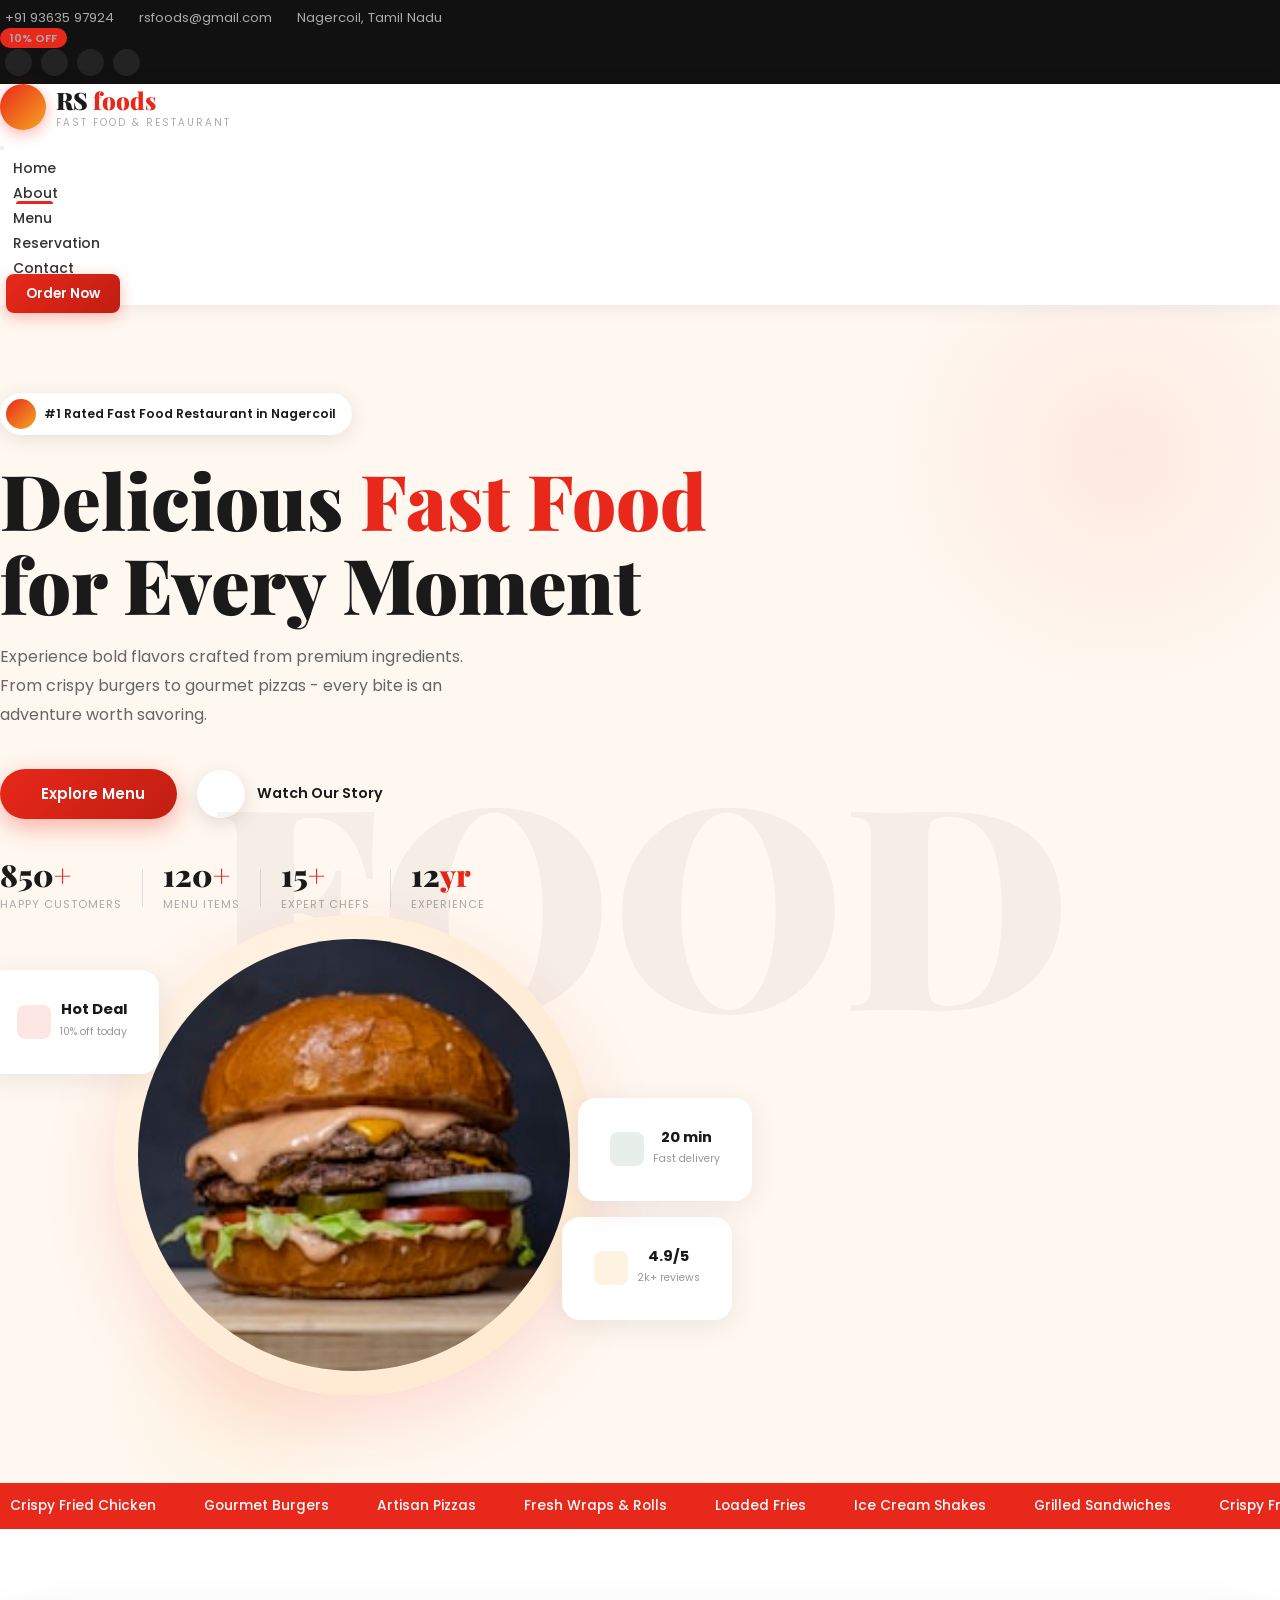
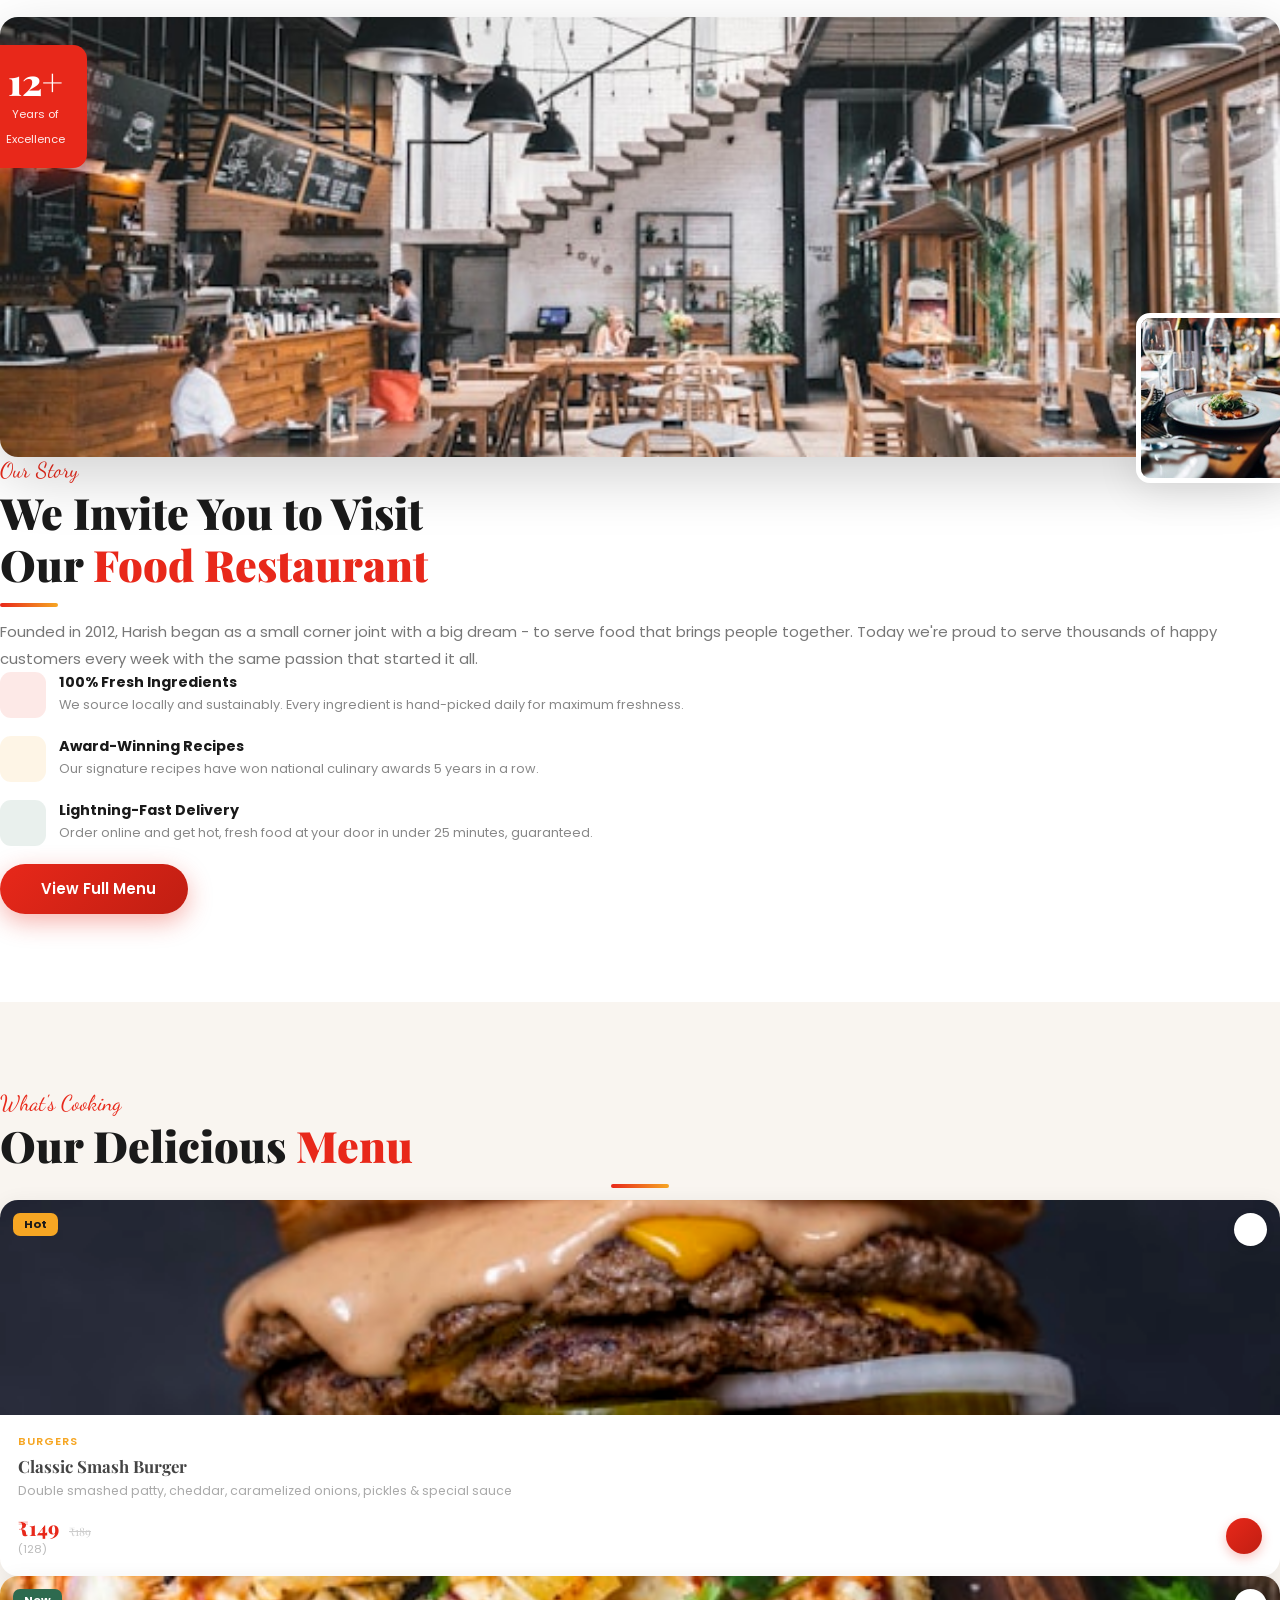
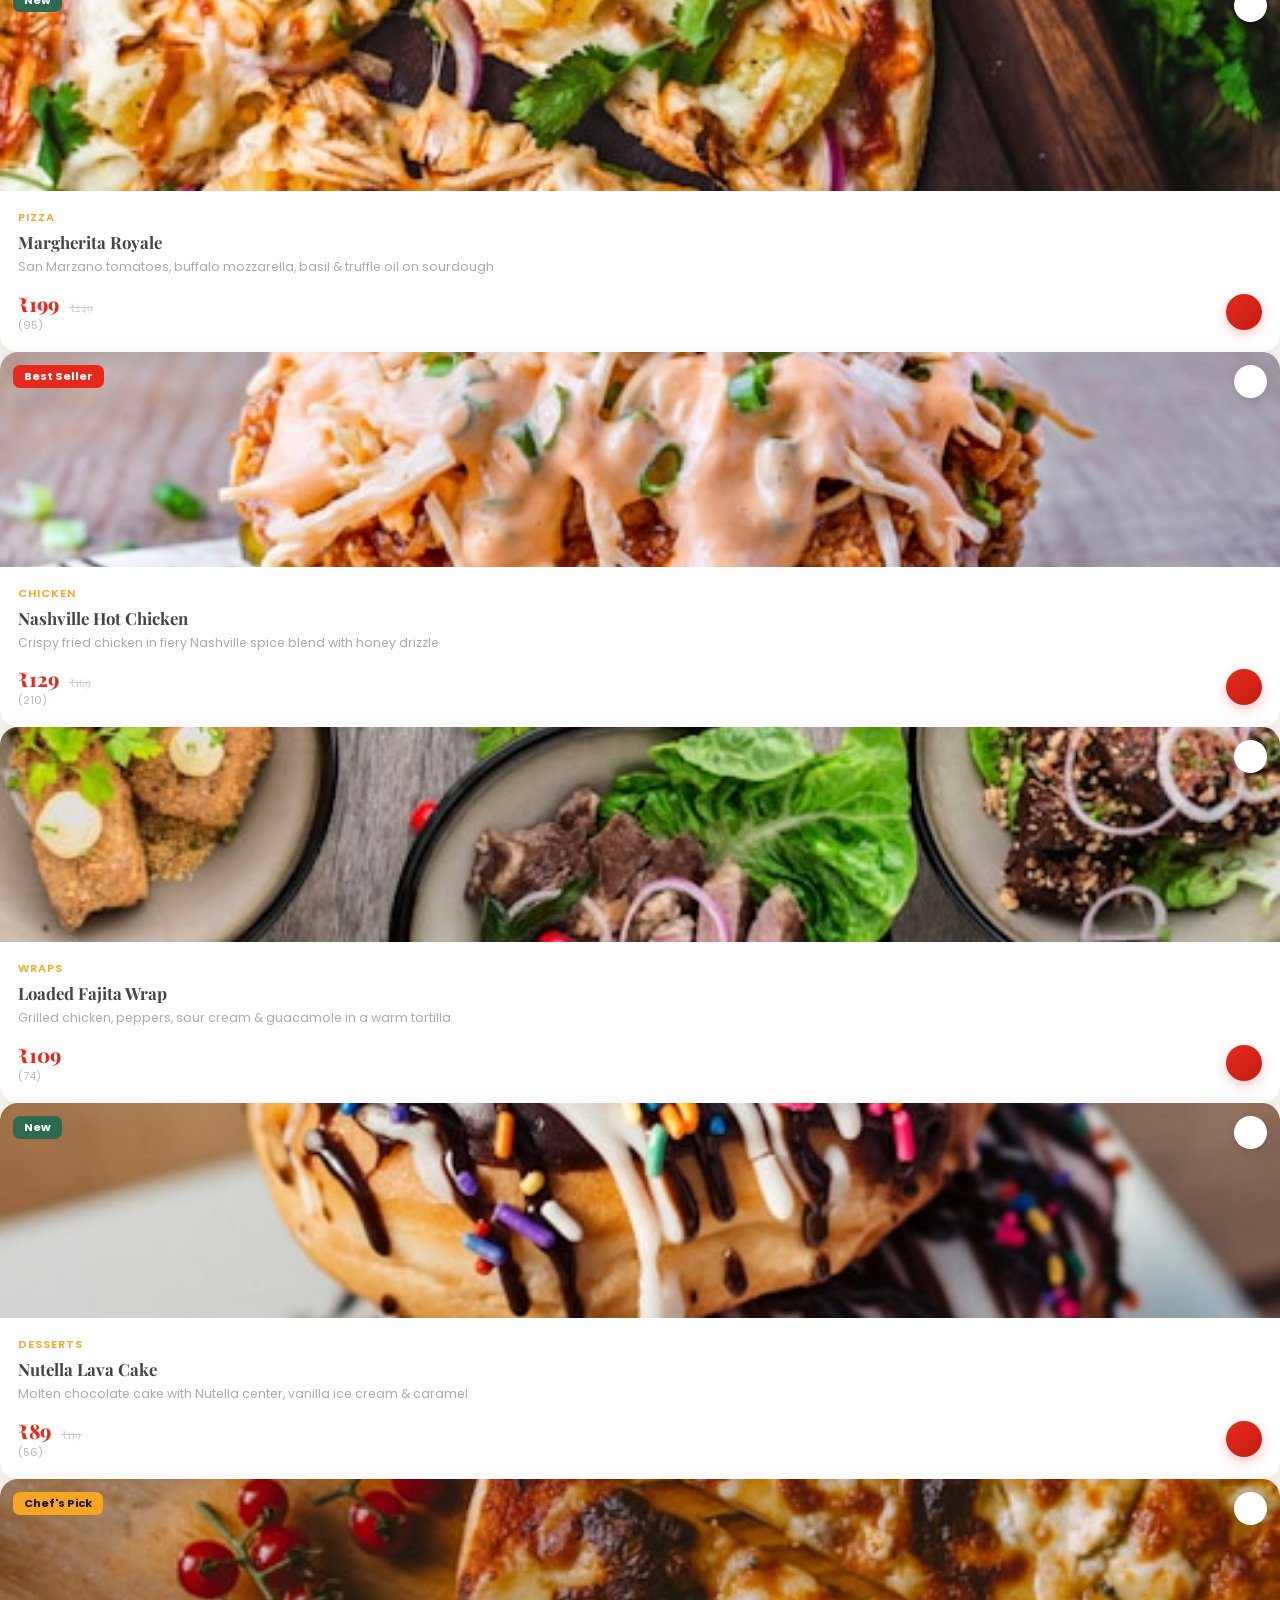
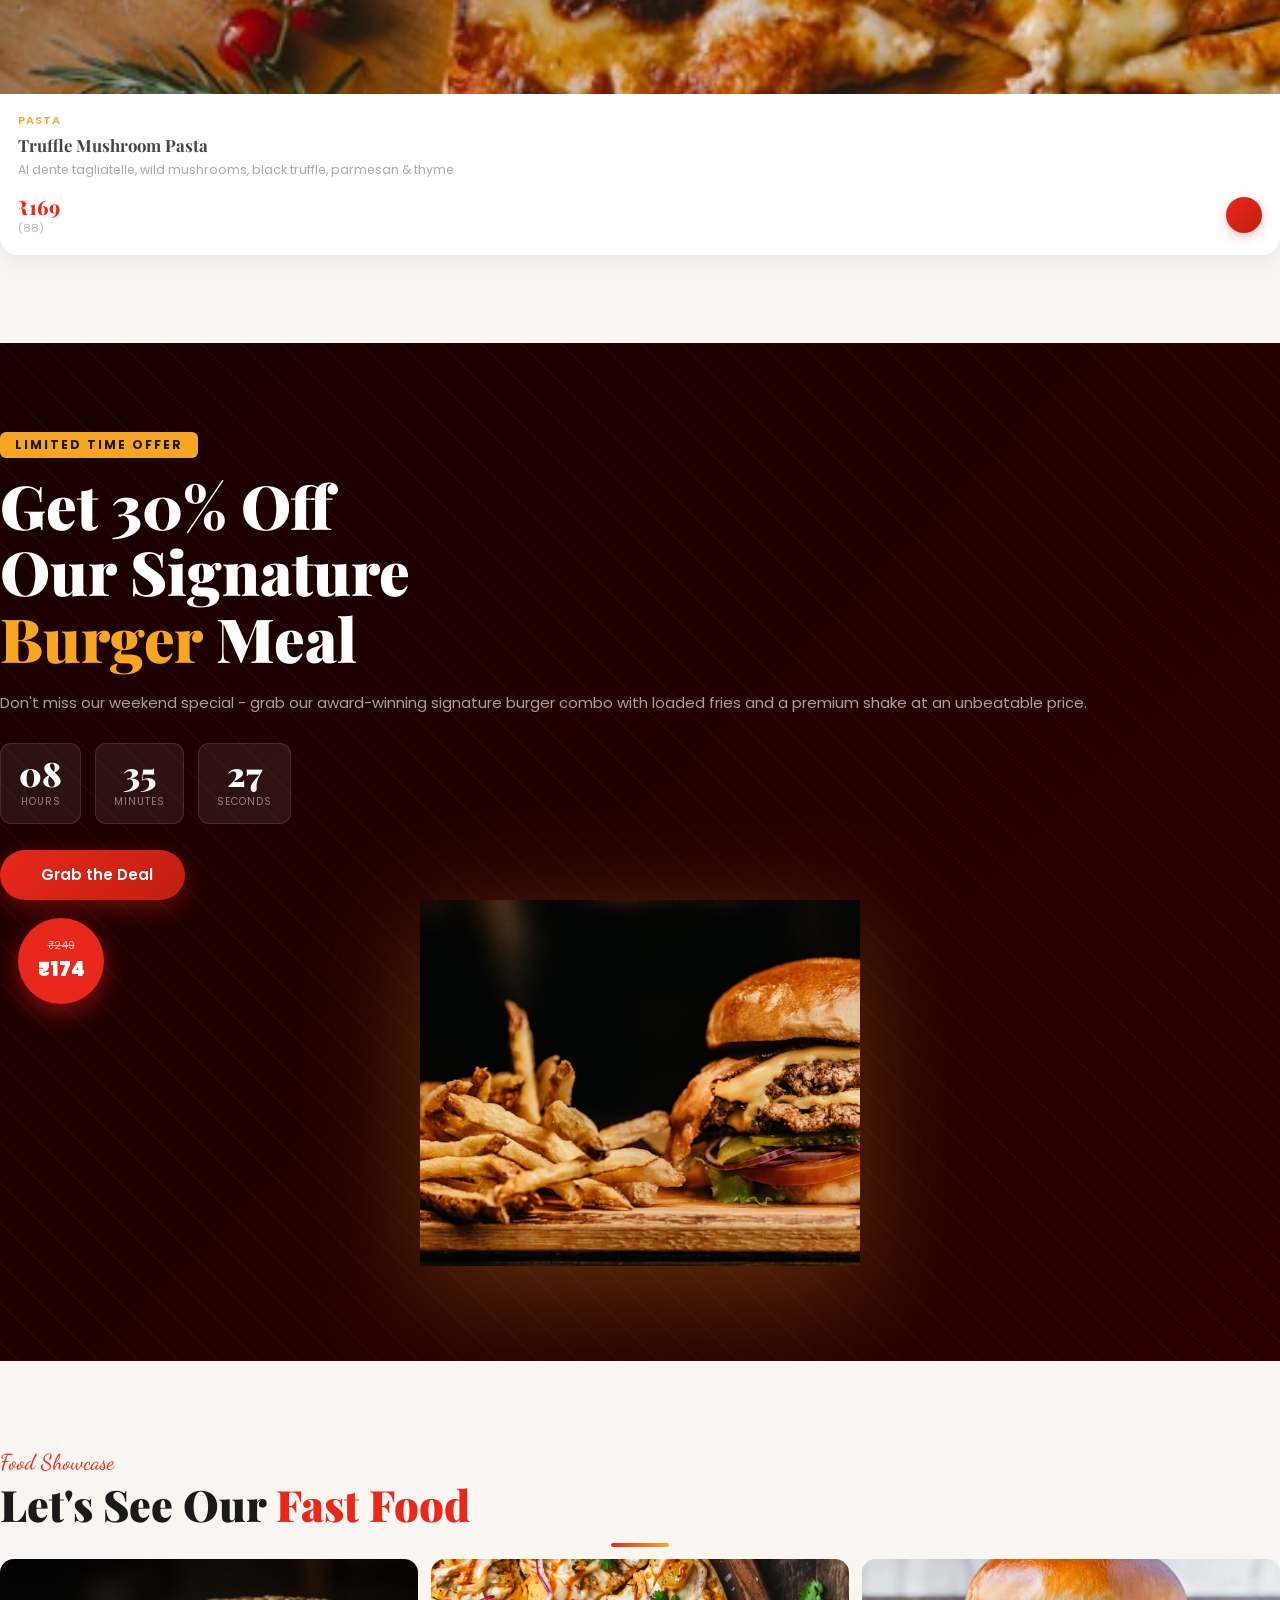
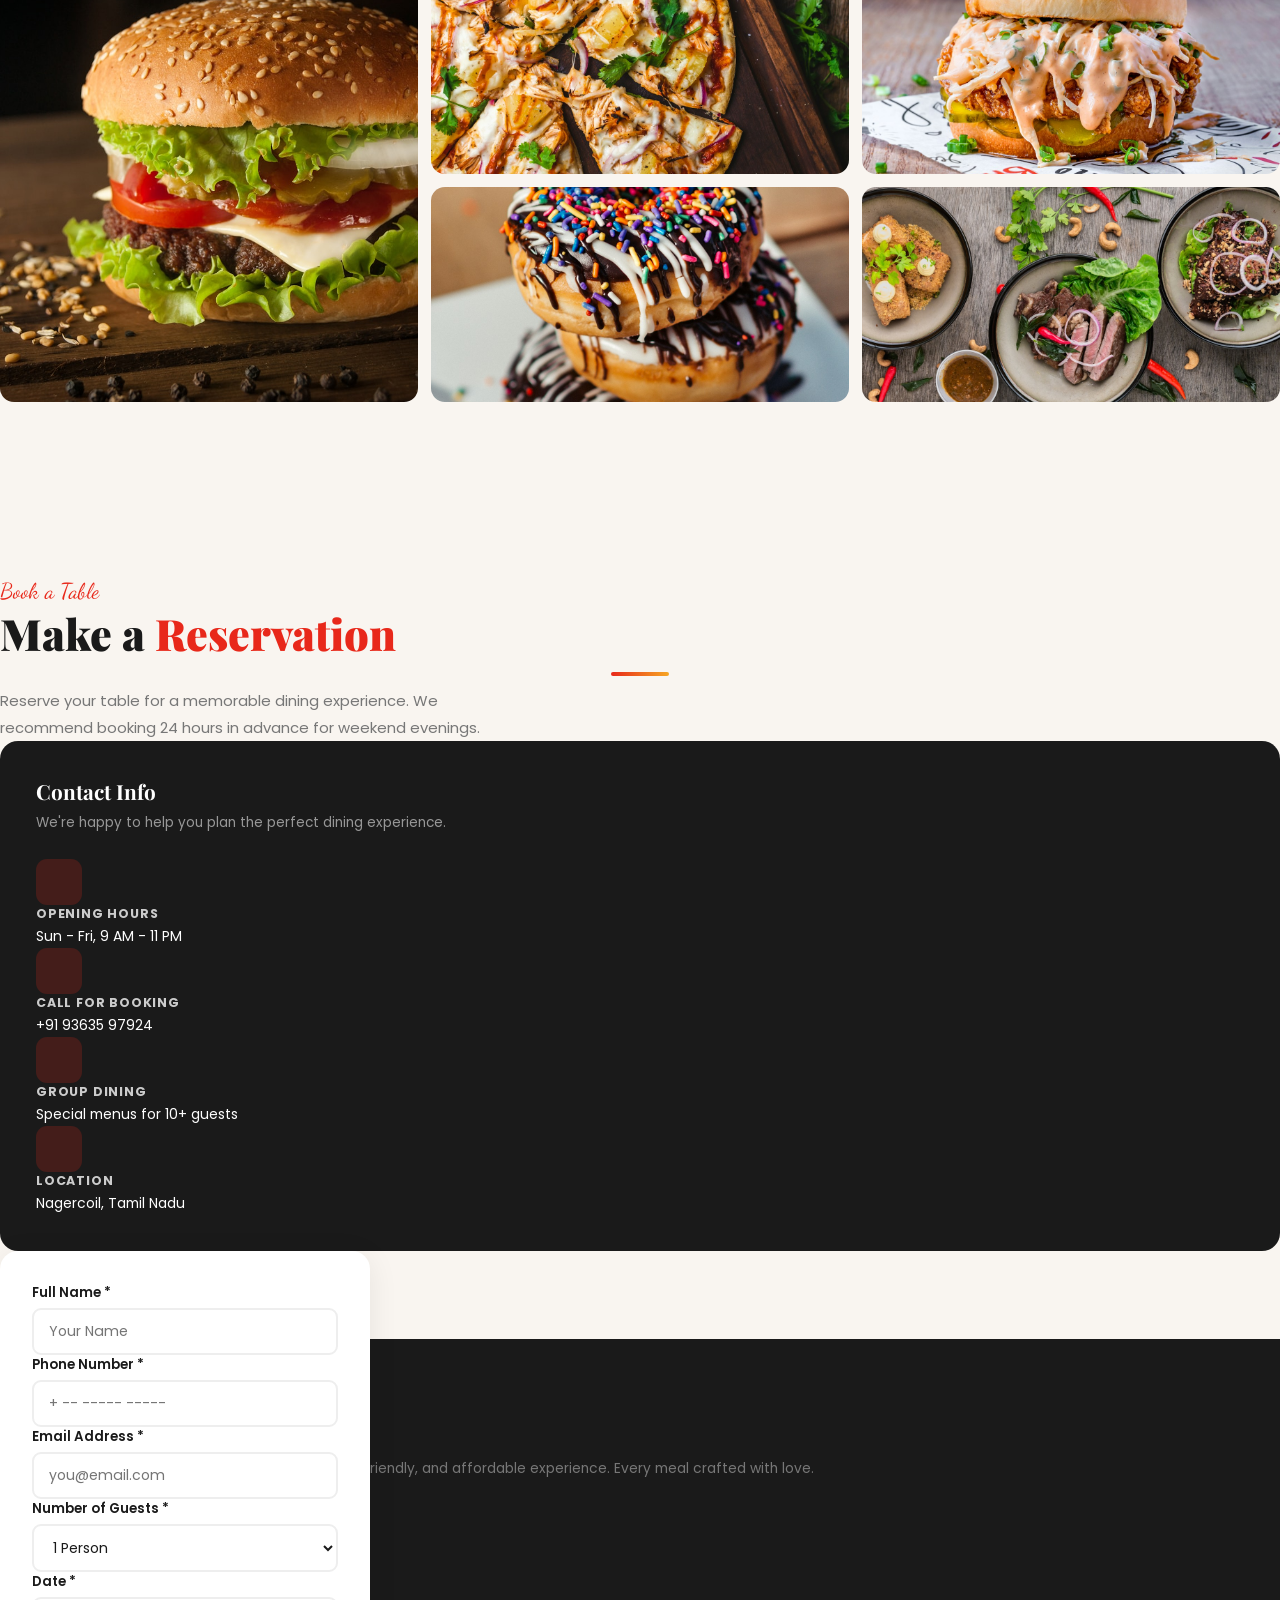
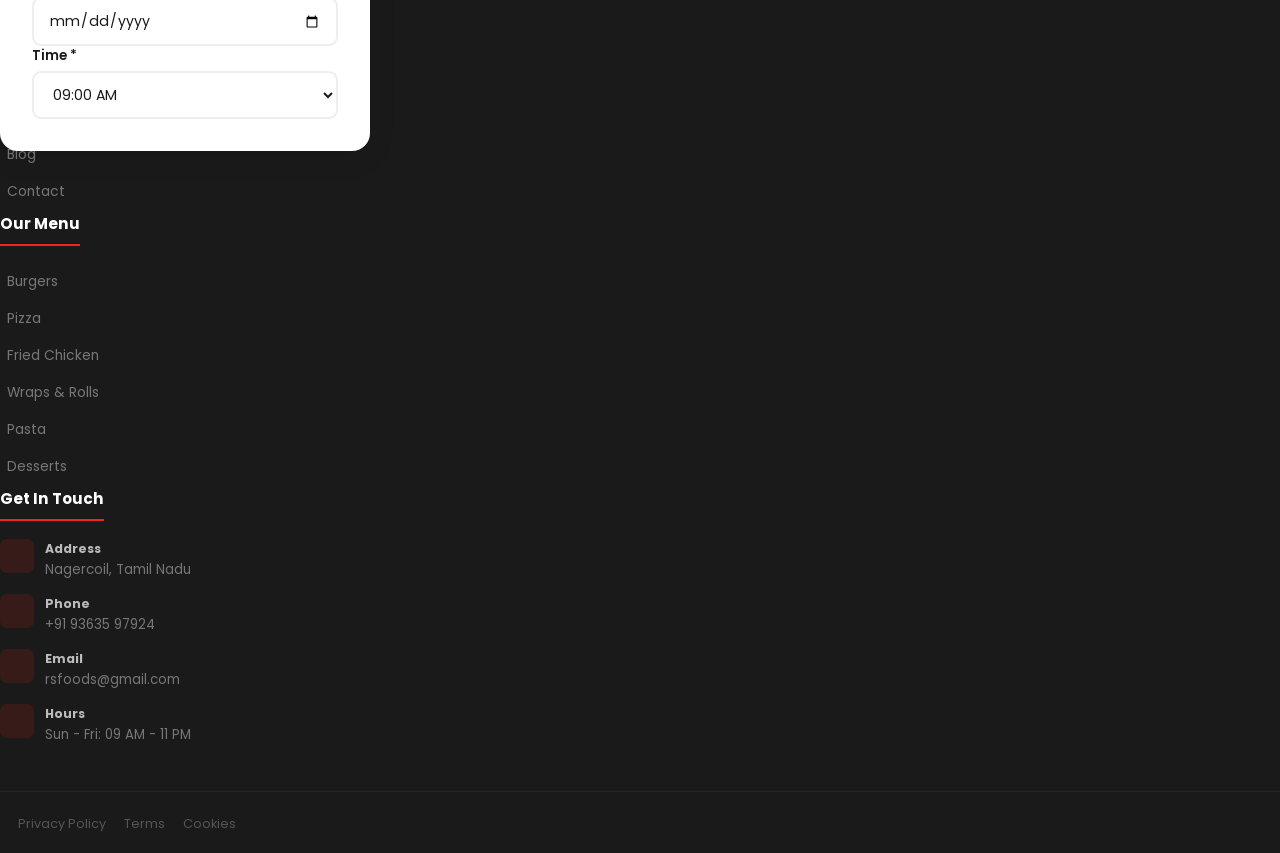
==== commit b44a701e: "removed html" ====
--- a/rsfoods/index.html
+++ b/rsfoods/index.html
@@ -404,30 +404,71 @@
          </div>
       </section>
       <section id="special">
-         <div class="spbg"></div>
-         <div class="container" style="position:relative;z-index:2;">
-            <div class="row align-items-center g-5">
-               <div class="col-lg-6" data-aos="fade-right">
-                  <div class="sptag"><i class="fas fa-bolt me-1"></i>Limited Time Offer</div>
-                  <h2 class="sptitle">Get 30% Off<br/>Our Signature<br/><span>Burger</span> Meal</h2>
-                  <p class="spdesc">Don't miss our weekend special - grab our award-winning signature burger combo with loaded fries and a premium shake at an unbeatable price.</p>
-                  <div class="cdwrap">
-                     <div class="cditem"><span class="cdnum" id="cdH">08</span><span class="cdlbl">Hours</span></div>
-                     <div class="cditem"><span class="cdnum" id="cdM">45</span><span class="cdlbl">Minutes</span></div>
-                     <div class="cditem"><span class="cdnum" id="cdS">30</span><span class="cdlbl">Seconds</span></div>
-                  </div>
-                  <a href="#menu" class="btn-red"><i class="fas fa-shopping-cart"></i>Grab the Deal</a>
-               </div>
-               <div class="col-lg-6" data-aos="fade-left">
-                  <div class="spimgw">
-                     <div class="spglow"></div>
-                     <div class="sppbdg"><span class="old">₹249</span><span class="np">₹174</span></div>
-                     <img src="img/off-img.jpg" alt="Special Burger"/>
-                  </div>
-               </div>
-            </div>
-         </div>
-      </section>
+    <div class="spbg"></div>
+    <div class="container" style="position:relative;z-index:2;">
+        <div class="row align-items-center g-5">
+            <div class="col-lg-6" data-aos="fade-right">
+                <div class="sptag">
+                    <i class="fas fa-bolt me-1"></i>Limited Time Offer
+                </div>
+                <h2 class="sptitle">
+                    Get 30% Off<br>
+                    Our Signature<br>
+                    <span>Burger</span> Meal
+                </h2>
+                <p class="spdesc">Don't miss our weekend special - grab our award-winning signature burger combo with loaded fries and a premium shake at an unbeatable price.</p>
+                <div class="cdwrap">
+                    <div class="cditem">
+                        <span class="cdnum" id="cdH">08</span>
+                        <span class="cdlbl">Hours</span>
+                    </div>
+                    <div class="cditem">
+                        <span class="cdnum" id="cdM">35</span>
+                        <span class="cdlbl">Minutes</span>
+                    </div>
+                    <div class="cditem">
+                        <span class="cdnum" id="cdS">30</span>
+                        <span class="cdlbl">Seconds</span>
+                    </div>
+                </div>
+                <a href="#menu" class="btn-red">
+                    <i class="fas fa-shopping-cart"></i>Grab the Deal
+                </a>
+            </div>
+            <div class="col-lg-6" data-aos="fade-left">
+                <div class="spimgw">
+                    <div class="spglow"></div>
+                    <div class="sppbdg">
+                        <span class="old">₹249</span>
+                        <span class="np">₹174</span>
+                    </div>
+                    <img src="img/off-img.jpg" alt="Special Burger">
+                </div>
+            </div>
+        </div>
+    </div>
+</section>
+<script>
+      let totalSeconds = (8 * 60 * 60) + (35 * 60) + 30;
+    function updateCountdown() {
+        const hours = Math.floor(totalSeconds / 3600);
+        const minutes = Math.floor((totalSeconds % 3600) / 60);
+        const seconds = totalSeconds % 60;
+
+        document.getElementById("cdH").textContent = String(hours).padStart(2, "0");
+        document.getElementById("cdM").textContent = String(minutes).padStart(2, "0");
+        document.getElementById("cdS").textContent = String(seconds).padStart(2, "0");
+
+        if (totalSeconds > 0) {
+            totalSeconds--;
+        } else {
+            clearInterval(timer);
+        }
+    }
+
+    updateCountdown();
+    const timer = setInterval(updateCountdown, 1000);
+</script>
       <section id="gallery">
          <div class="container">
             <div class="text-center mb-5" data-aos="fade-up">
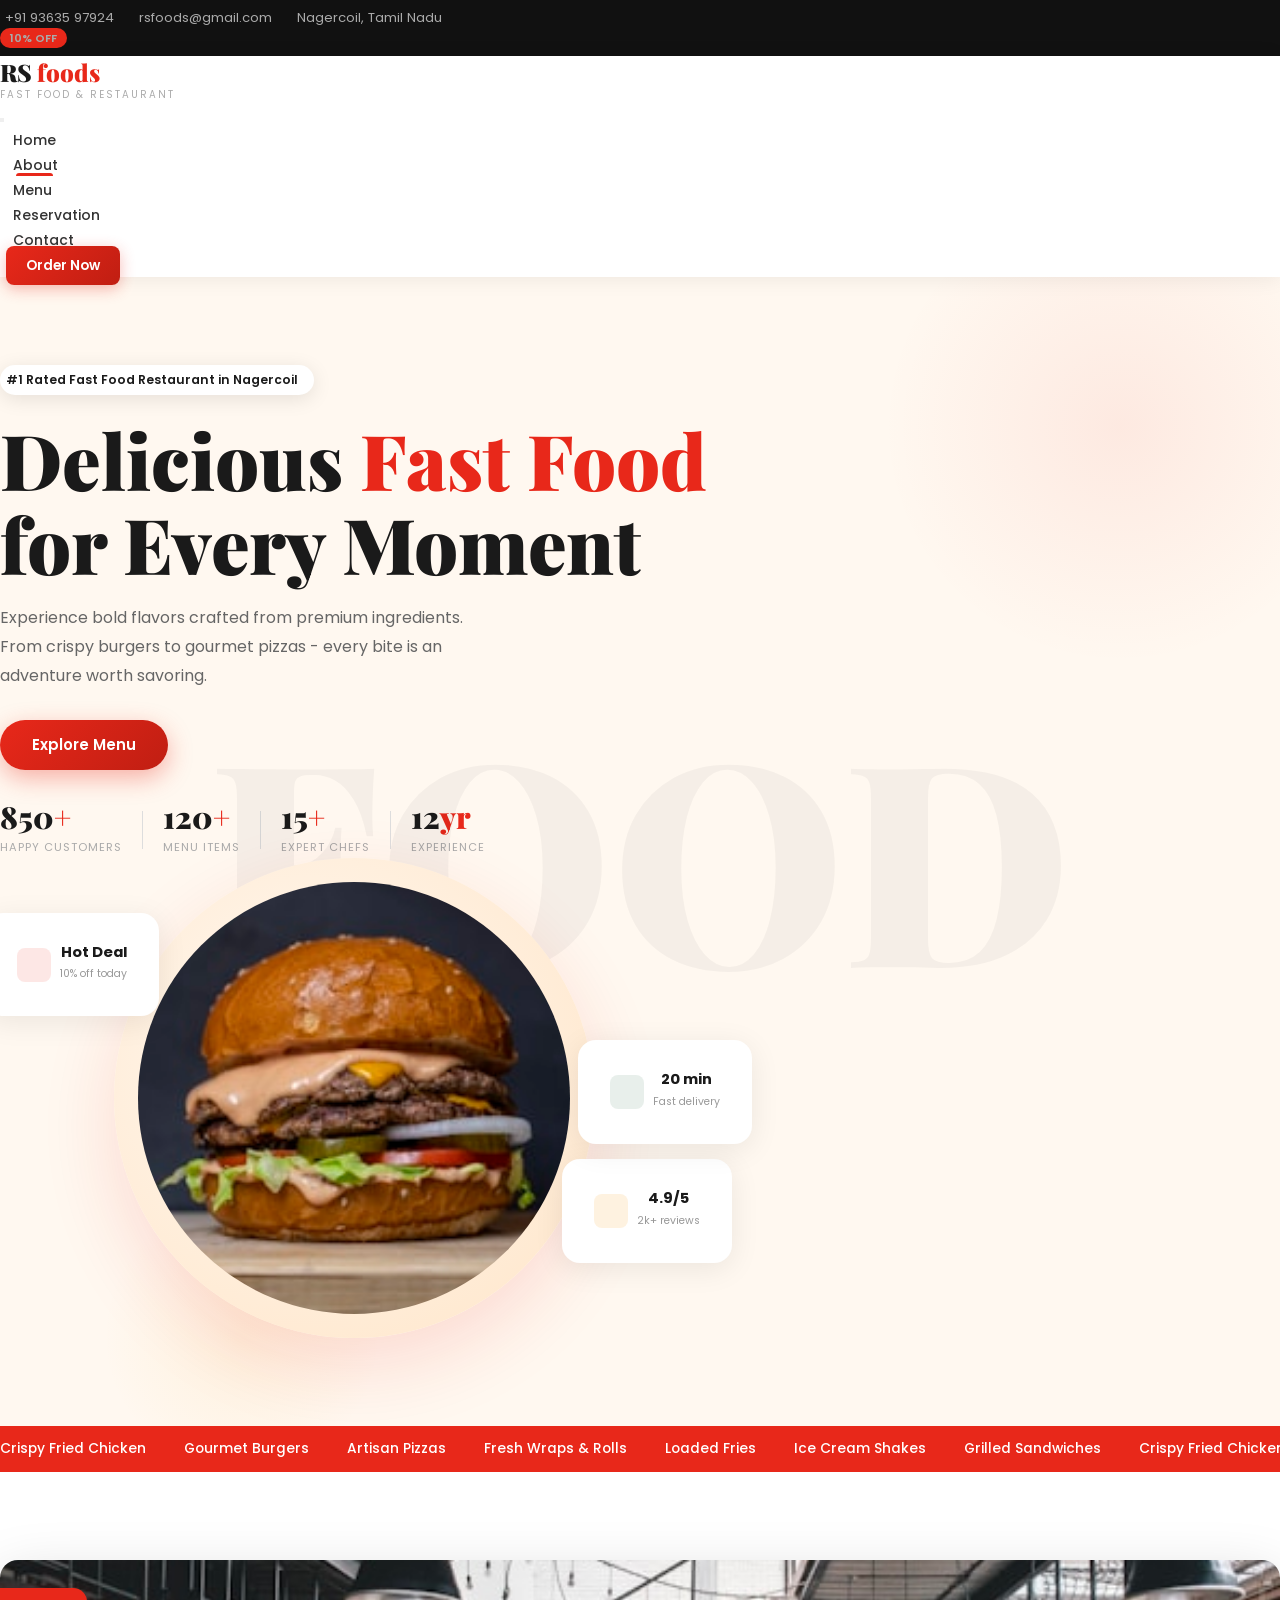
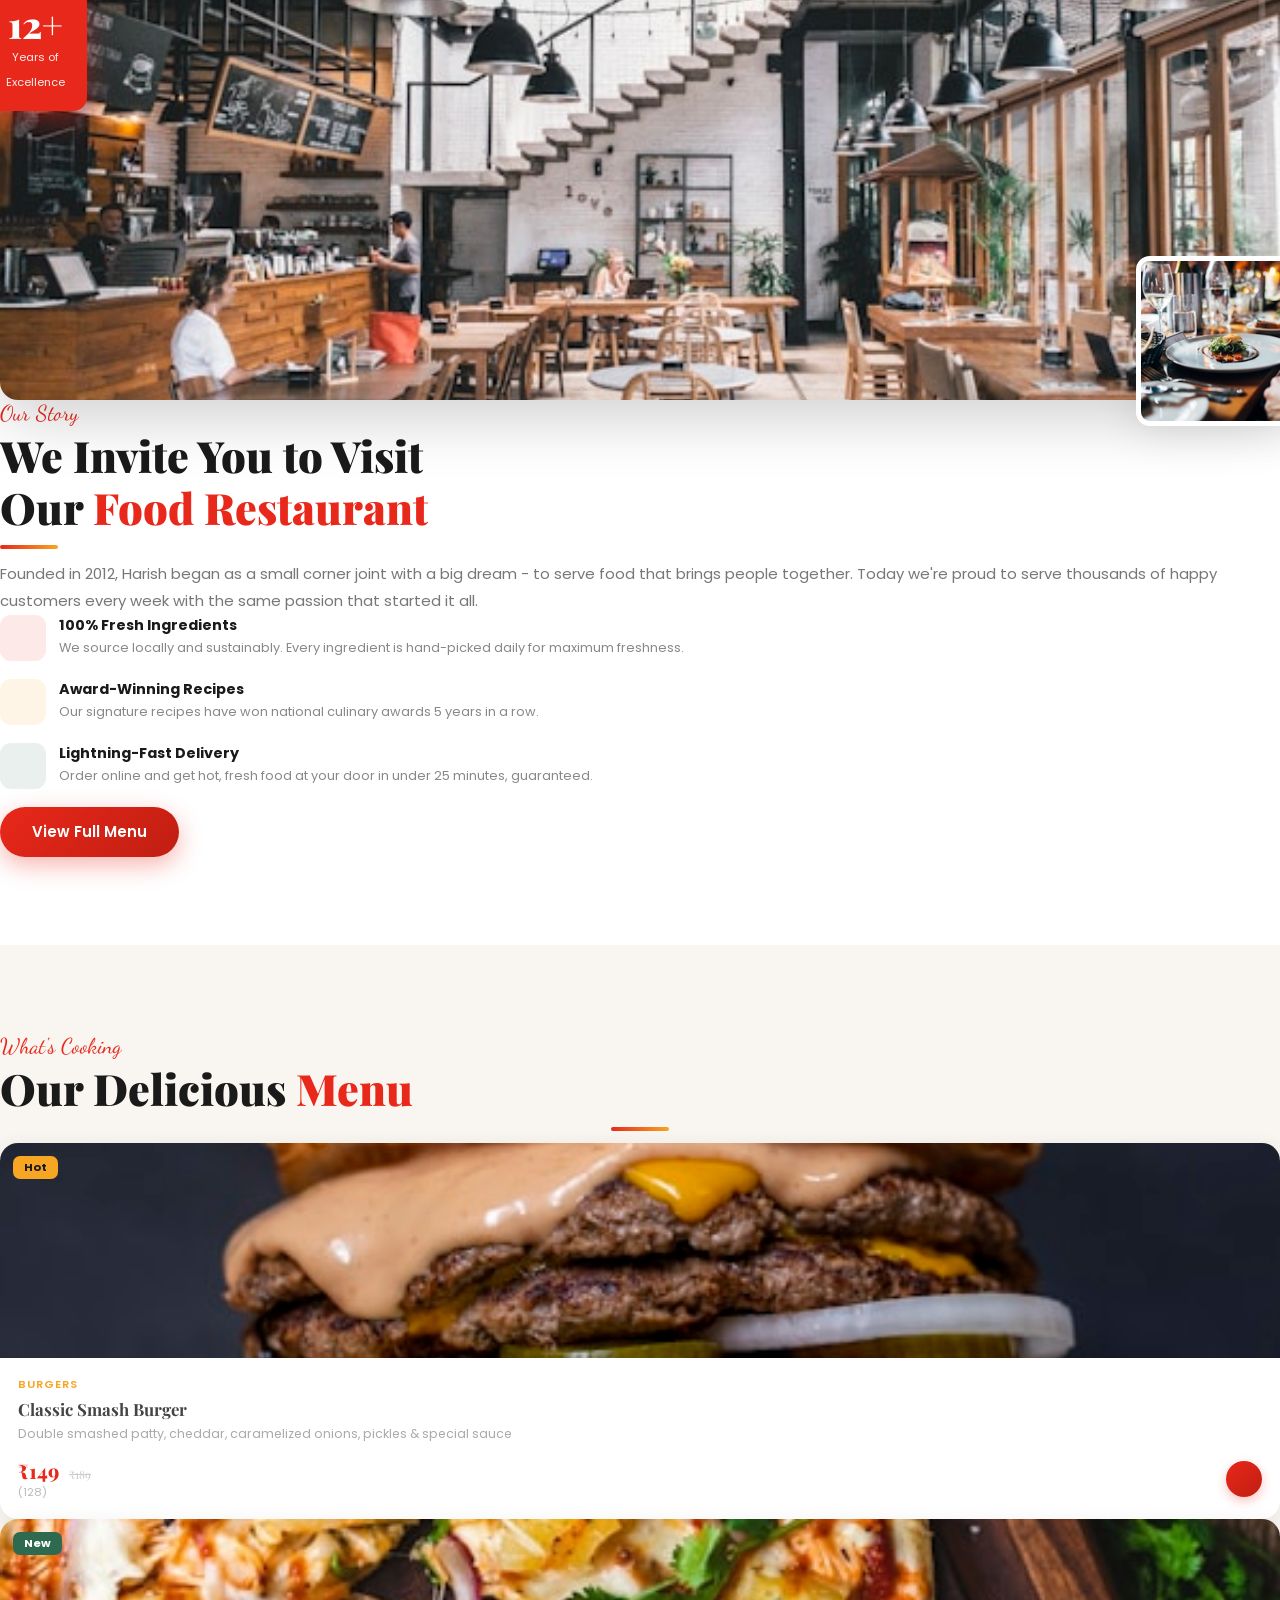
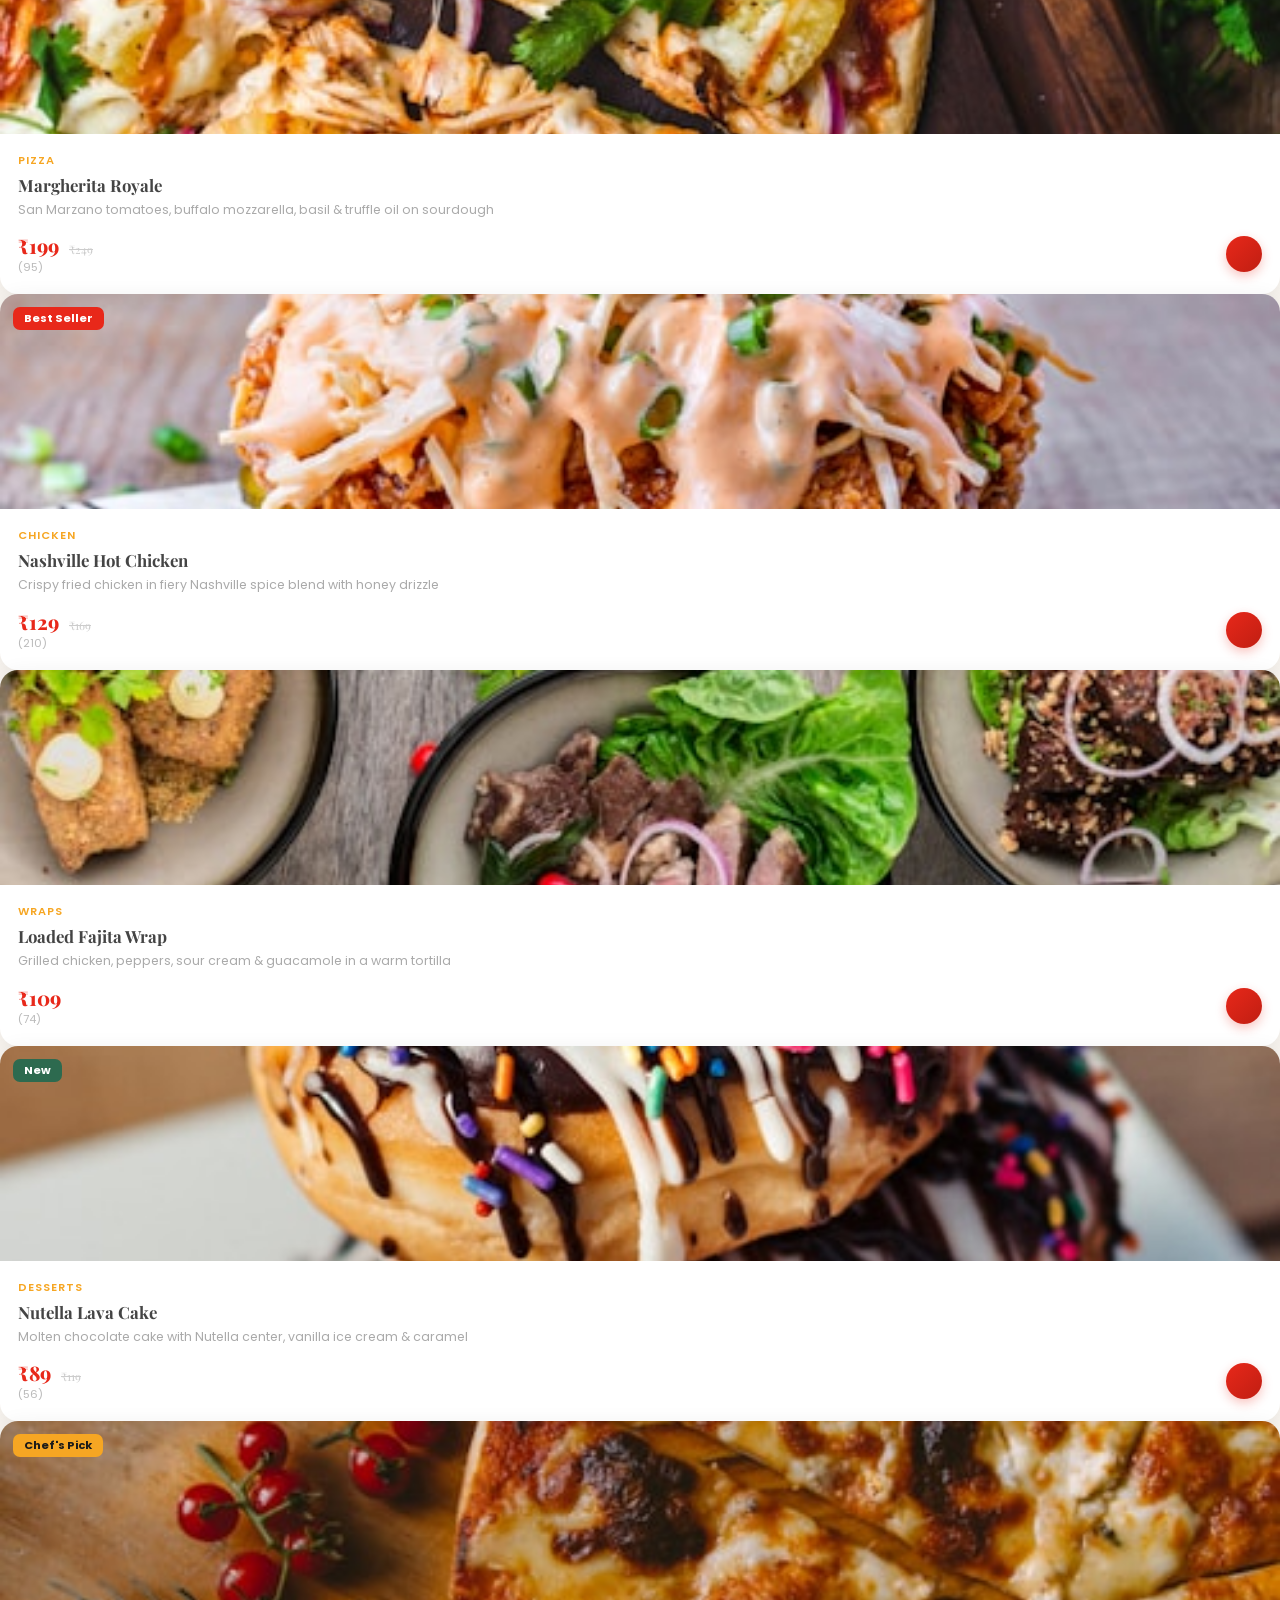
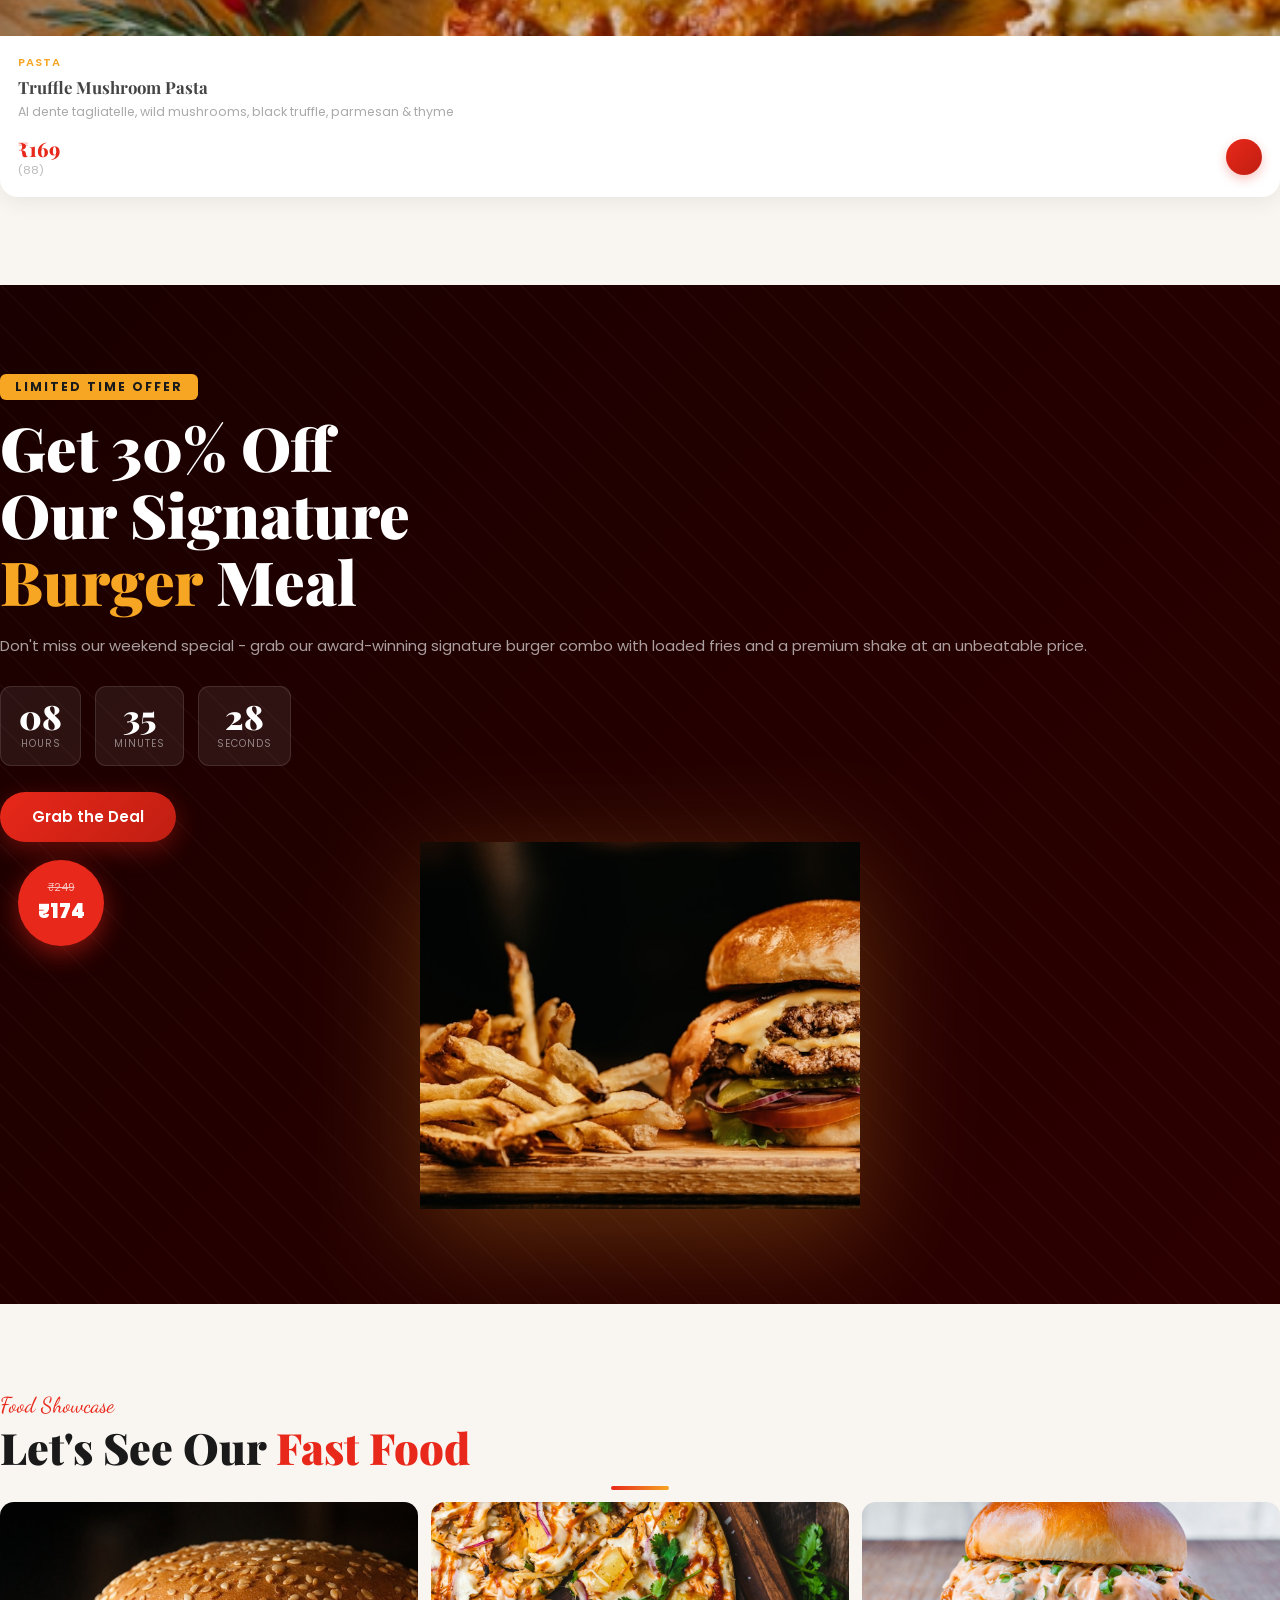
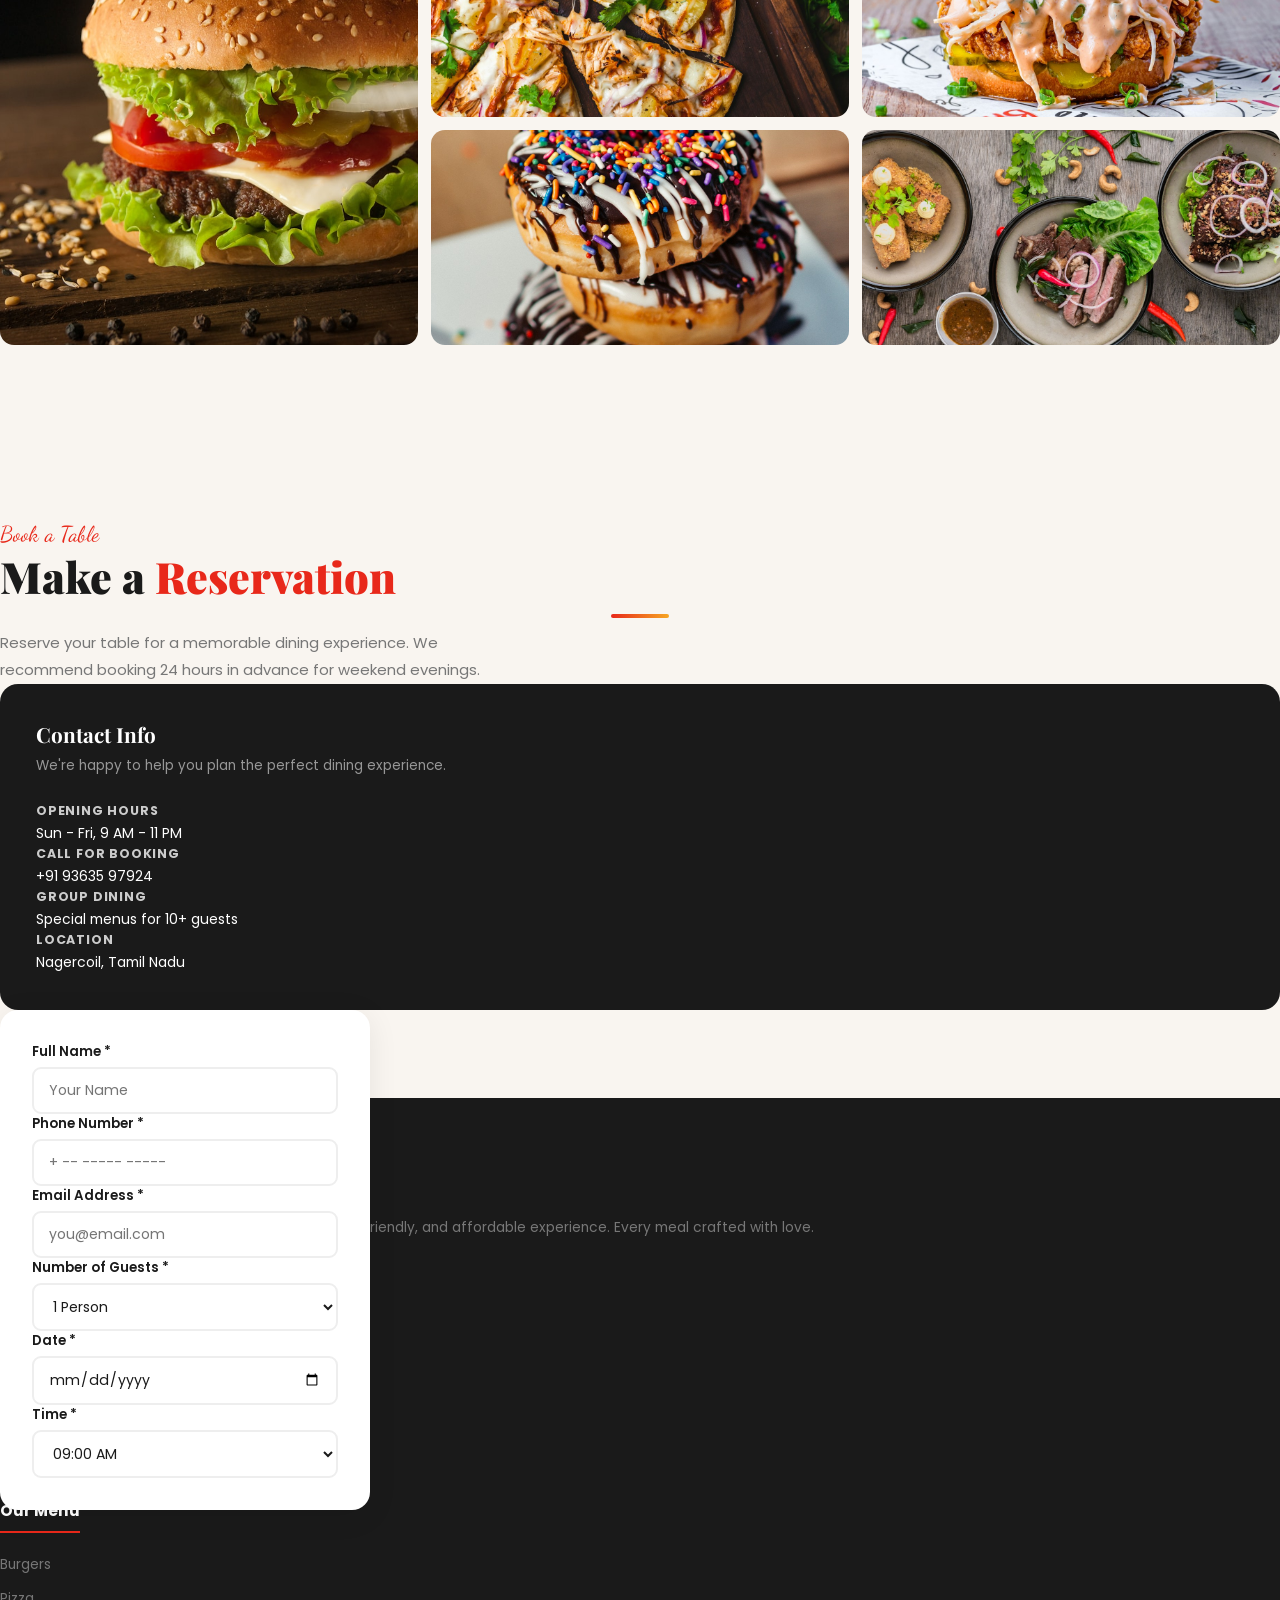
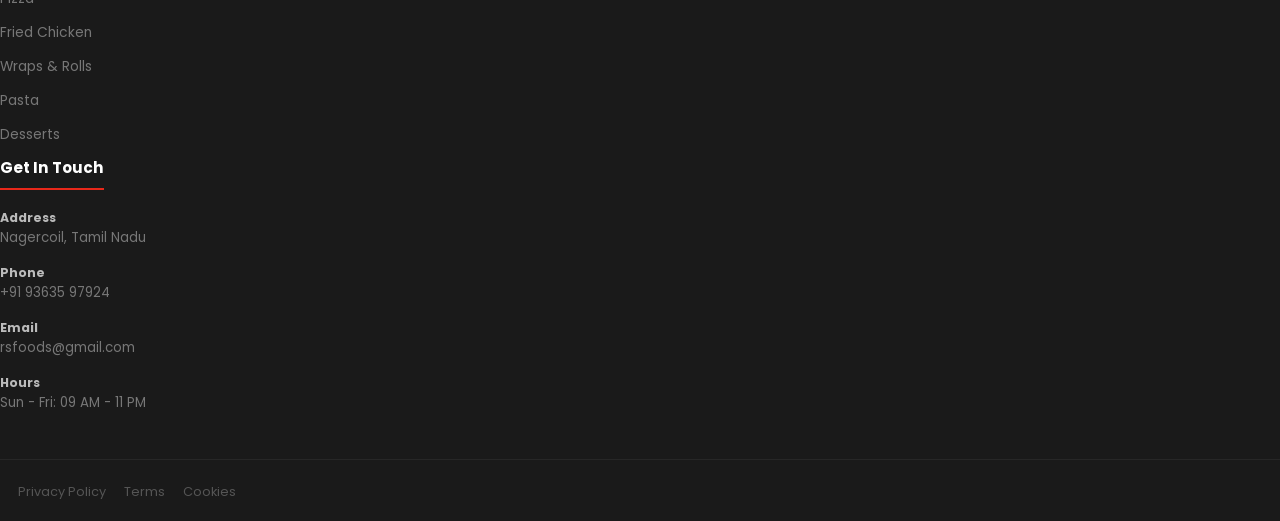
==== commit 8f6a3c4b: "removed html" ====
--- a/rsfoods/index.html
+++ b/rsfoods/index.html
@@ -26,12 +26,6 @@
                </div>
                <div class="d-flex align-items-center gap-3">
                   <span class="ttag">10% OFF</span>
-                  <div class="tsoc">
-                     <a href="#"><i class="fab fa-facebook-f"></i></a>
-                     <a href="#"><i class="fab fa-instagram"></i></a>
-                     <a href="#"><i class="fab fa-tiktok"></i></a>
-                     <a href="#"><i class="fab fa-youtube"></i></a>
-                  </div>
                </div>
             </div>
          </div>
@@ -40,7 +34,6 @@
          <div class="container">
             <a class="navbar-brand" href="#">
                <div class="blogo">
-                  <div class="bico"><i class="fas fa-utensils"></i></div>
                   <div>
                      <div class="bname">RS<span> foods</span></div>
                      <div class="bsub">Fast Food & Restaurant</div>
@@ -59,7 +52,7 @@
                   <li class="nav-item"><a class="nav-link" href="#footer">Contact</a></li>
                </ul>
                <div class="d-flex align-items-center gap-1">
-                  <a href="#menu" class="nav-link nav-cta"><i class="fas fa-shopping-bag me-1"></i>Order Now</a>
+                  <a href="#menu" class="nav-link nav-cta"></i>Order Now</a>
                </div>
             </div>
          </div>
@@ -114,17 +107,12 @@
             <div class="row align-items-center g-5" style="min-height:88vh;">
                <div class="col-lg-6">
                   <div class="hbadge">
-                     <div class="hbi"><i class="fas fa-star"></i></div>
                      <span>#1 Rated Fast Food Restaurant in Nagercoil</span>
                   </div>
                   <h1 class="htitle">Delicious <span class="hl">Fast Food</span><br/>for Every Moment</h1>
                   <p class="hdesc">Experience bold flavors crafted from premium ingredients. From crispy burgers to gourmet pizzas - every bite is an adventure worth savoring.</p>
                   <div class="d-flex flex-wrap gap-3 mb-2">
-                     <a href="#menu" class="btn-red"><i class="fas fa-utensils"></i>Explore Menu</a>
-					 <a href="https://www.youtube.com/watch?v=RXv_uIN6e-Y" class="magnific_popup btn-play popup-youtube">
-						<div class="pico"><i class="fas fa-play"></i></div>
-						<span>Watch Our Story</span>
-					 </a>
+                     <a href="#menu" class="btn-red">Explore Menu</a>
                   </div>
                   <div class="hstats d-flex gap-3 flex-wrap mt-4">
                      <div class="hstat"><span class="snum">850<em>+</em></span><small>Happy Customers</small></div>
@@ -160,20 +148,20 @@
       </section>
       <div class="mqsec">
          <div class="mqtrack">
-            <div class="mqitem"><i class="fas fa-circle"></i>Crispy Fried Chicken</div>
-            <div class="mqitem"><i class="fas fa-circle"></i>Gourmet Burgers</div>
-            <div class="mqitem"><i class="fas fa-circle"></i>Artisan Pizzas</div>
-            <div class="mqitem"><i class="fas fa-circle"></i>Fresh Wraps &amp; Rolls</div>
-            <div class="mqitem"><i class="fas fa-circle"></i>Loaded Fries</div>
-            <div class="mqitem"><i class="fas fa-circle"></i>Ice Cream Shakes</div>
-            <div class="mqitem"><i class="fas fa-circle"></i>Grilled Sandwiches</div>
-            <div class="mqitem"><i class="fas fa-circle"></i>Crispy Fried Chicken</div>
-            <div class="mqitem"><i class="fas fa-circle"></i>Gourmet Burgers</div>
-            <div class="mqitem"><i class="fas fa-circle"></i>Artisan Pizzas</div>
-            <div class="mqitem"><i class="fas fa-circle"></i>Fresh Wraps &amp; Rolls</div>
-            <div class="mqitem"><i class="fas fa-circle"></i>Loaded Fries</div>
-            <div class="mqitem"><i class="fas fa-circle"></i>Ice Cream Shakes</div>
-            <div class="mqitem"><i class="fas fa-circle"></i>Grilled Sandwiches</div>
+            <div class="mqitem">Crispy Fried Chicken</div>
+            <div class="mqitem">Gourmet Burgers</div>
+            <div class="mqitem">Artisan Pizzas</div>
+            <div class="mqitem">Fresh Wraps &amp; Rolls</div>
+            <div class="mqitem">Loaded Fries</div>
+            <div class="mqitem">Ice Cream Shakes</div>
+            <div class="mqitem">Grilled Sandwiches</div>
+            <div class="mqitem">Crispy Fried Chicken</div>
+            <div class="mqitem">Gourmet Burgers</div>
+            <div class="mqitem">Artisan Pizzas</div>
+            <div class="mqitem">Fresh Wraps &amp; Rolls</div>
+            <div class="mqitem">Loaded Fries</div>
+            <div class="mqitem">Ice Cream Shakes</div>
+            <div class="mqitem">Grilled Sandwiches</div>
          </div>
       </div>
       <section id="about">
@@ -214,7 +202,7 @@
                         </div>
                      </div>
                   </div>
-                  <a href="#menu" class="btn-red"><i class="fas fa-book-open"></i>View Full Menu</a>
+                  <a href="#menu" class="btn-red">View Full Menu</a>
                </div>
             </div>
          </div>
@@ -239,8 +227,7 @@
                      data-tags="Spicy,Bestseller,Beef">
                      <div class="mimg">
                         <img src="img/menu/1.jpg" alt="Smash Burger"/>
-                        <div class="mbdg hot"><i class="fas fa-star"></i> Hot</div>
-                        <div class="mhrt"><i class="far fa-heart"></i></div>
+                        <div class="mbdg hot">Hot</div>
                      </div>
                      <div class="mbody">
                         <div class="mcat">Burgers</div>
@@ -268,8 +255,7 @@
                      data-tags="Vegetarian,New,Italian">
                      <div class="mimg">
                         <img src="img/menu/2.jpg" alt="Pizza"/>
-                        <div class="mbdg new"><i class="fas fa-star"></i> New</div>
-                        <div class="mhrt"><i class="far fa-heart"></i></div>
+                        <div class="mbdg new">New</div>
                      </div>
                      <div class="mbody">
                         <div class="mcat">Pizza</div>
@@ -297,8 +283,7 @@
                      data-tags="Spicy,Bestseller,Crispy">
                      <div class="mimg">
                         <img src="img/menu/3.jpg" alt="Chicken"/>
-                        <div class="mbdg"><i class="fas fa-star"></i> Best Seller</div>
-                        <div class="mhrt"><i class="far fa-heart"></i></div>
+                        <div class="mbdg">Best Seller</div>
                      </div>
                      <div class="mbody">
                         <div class="mcat">Chicken</div>
@@ -326,7 +311,6 @@
                      data-tags="Grilled,Fresh,Mexican">
                      <div class="mimg">
                         <img src="img/menu/4.jpg" alt="Wrap"/>
-                        <div class="mhrt"><i class="far fa-heart"></i></div>
                      </div>
                      <div class="mbody">
                         <div class="mcat">Wraps</div>
@@ -354,8 +338,7 @@
                      data-tags="Sweet,New,Chocolate">
                      <div class="mimg">
                         <img src="img/menu/5.jpg" alt="Lava Cake"/>
-                        <div class="mbdg new"><i class="fas fa-star"></i> New</div>
-                        <div class="mhrt"><i class="far fa-heart"></i></div>
+                        <div class="mbdg new">New</div>
                      </div>
                      <div class="mbody">
                         <div class="mcat">Desserts</div>
@@ -384,7 +367,6 @@
                      <div class="mimg">
                         <img src="img/menu/6.jpg" alt="Pasta"/>
                         <div class="mbdg hot">Chef's Pick</div>
-                        <div class="mhrt"><i class="far fa-heart"></i></div>
                      </div>
                      <div class="mbody">
                         <div class="mcat">Pasta</div>
@@ -408,9 +390,7 @@
     <div class="container" style="position:relative;z-index:2;">
         <div class="row align-items-center g-5">
             <div class="col-lg-6" data-aos="fade-right">
-                <div class="sptag">
-                    <i class="fas fa-bolt me-1"></i>Limited Time Offer
-                </div>
+                <div class="sptag">Limited Time Offer</div>
                 <h2 class="sptitle">
                     Get 30% Off<br>
                     Our Signature<br>
@@ -431,9 +411,7 @@
                         <span class="cdlbl">Seconds</span>
                     </div>
                 </div>
-                <a href="#menu" class="btn-red">
-                    <i class="fas fa-shopping-cart"></i>Grab the Deal
-                </a>
+                <a href="#menu" class="btn-red">Grab the Deal</a>
             </div>
             <div class="col-lg-6" data-aos="fade-left">
                 <div class="spimgw">
@@ -483,7 +461,7 @@
                   data-gtitle="Gourmet Burgers"
                   data-gdesc="Our award-winning smash burgers, hand-crafted with 100% premium beef, aged cheddar and house-made sauces.">
                   <img src="img/portfolio/work1.jpg" alt="Burgers"/>
-                  <div class="gover"><span><i class="fas fa-expand-alt"></i> Gourmet Burgers</span></div>
+                  <div class="gover"><span>Gourmet Burgers</span></div>
                </div>
                <div class="gitem"
                   data-gi="1"
@@ -491,7 +469,7 @@
                   data-gtitle="Wood-Fired Pizza"
                   data-gdesc="Authentic Neapolitan-style pizzas fired at 900deg F in our wood-burning stone oven for the perfect char.">
                   <img src="img/portfolio/work2.jpg" alt="Pizza"/>
-                  <div class="gover"><span><i class="fas fa-expand-alt"></i> Wood-Fired Pizza</span></div>
+                  <div class="gover"><span>Wood-Fired Pizza</span></div>
                </div>
                <div class="gitem"
                   data-gi="2"
@@ -499,7 +477,7 @@
                   data-gtitle="Crispy Fried Chicken"
                   data-gdesc="Double-brined, hand-battered chicken fried to golden perfection using our 15-spice secret blend.">
                   <img src="img/portfolio/work3.jpg" alt="Chicken"/>
-                  <div class="gover"><span><i class="fas fa-expand-alt"></i> Crispy Fried Chicken</span></div>
+                  <div class="gover"><span>Crispy Fried Chicken</span></div>
                </div>
                <div class="gitem"
                   data-gi="3"
@@ -507,7 +485,7 @@
                   data-gtitle="Sweet Desserts"
                   data-gdesc="Handcrafted desserts - from molten lava cakes to artisan ice cream sundaes and seasonal pastries.">
                   <img src="img/portfolio/work4.jpg" alt="Desserts"/>
-                  <div class="gover"><span><i class="fas fa-expand-alt"></i> Sweet Desserts</span></div>
+                  <div class="gover"><span>Sweet Desserts</span></div>
                </div>
                <div class="gitem"
                   data-gi="4"
@@ -515,7 +493,7 @@
                   data-gtitle="Fresh Wraps &amp; Rolls"
                   data-gdesc="Loaded fresh wraps packed with grilled proteins, crunchy vegetables and our house-made sauces.">
                   <img src="img/portfolio/work5.jpg" alt="Wraps"/>
-                  <div class="gover"><span><i class="fas fa-expand-alt"></i> Fresh Wraps &amp; Rolls</span></div>
+                  <div class="gover"><span>Fresh Wraps &amp; Rolls</span></div>
                </div>
             </div>
          </div>
@@ -549,19 +527,15 @@
                      <p style="color:rgba(255,255,255,.55);font-size:.85rem;margin-bottom:26px;">We're happy to help you plan the perfect dining experience.</p>
                      <div class="d-flex flex-column gap-3">
                         <div class="d-flex align-items-center gap-3">
-                           <div style="width:46px;height:46px;border-radius:11px;background:rgba(232,40,26,.2);display:flex;align-items:center;justify-content:center;color:var(--primary);font-size:1.1rem;flex-shrink:0;"><i class="fas fa-clock"></i></div>
                            <div><strong style="display:block;color:#ccc;font-size:.78rem;text-transform:uppercase;letter-spacing:.8px;">Opening Hours</strong><span style="color:#fff;font-size:.87rem;">Sun - Fri, 9 AM - 11 PM</span></div>
                         </div>
                         <div class="d-flex align-items-center gap-3">
-                           <div style="width:46px;height:46px;border-radius:11px;background:rgba(232,40,26,.2);display:flex;align-items:center;justify-content:center;color:var(--primary);font-size:1.1rem;flex-shrink:0;"><i class="fas fa-phone-alt"></i></div>
                            <div><strong style="display:block;color:#ccc;font-size:.78rem;text-transform:uppercase;letter-spacing:.8px;">Call for Booking</strong><span style="color:#fff;font-size:.87rem;">+91 93635 97924</span></div>
                         </div>
                         <div class="d-flex align-items-center gap-3">
-                           <div style="width:46px;height:46px;border-radius:11px;background:rgba(232,40,26,.2);display:flex;align-items:center;justify-content:center;color:var(--primary);font-size:1.1rem;flex-shrink:0;"><i class="fas fa-users"></i></div>
                            <div><strong style="display:block;color:#ccc;font-size:.78rem;text-transform:uppercase;letter-spacing:.8px;">Group Dining</strong><span style="color:#fff;font-size:.87rem;">Special menus for 10+ guests</span></div>
                         </div>
                         <div class="d-flex align-items-center gap-3">
-                           <div style="width:46px;height:46px;border-radius:11px;background:rgba(232,40,26,.2);display:flex;align-items:center;justify-content:center;color:var(--primary);font-size:1.1rem;flex-shrink:0;"><i class="fas fa-map-marker-alt"></i></div>
                            <div><strong style="display:block;color:#ccc;font-size:.78rem;text-transform:uppercase;letter-spacing:.8px;">Location</strong><span style="color:#fff;font-size:.87rem;">Nagercoil, Tamil Nadu</span></div>
                         </div>
                      </div>
@@ -612,52 +586,41 @@
                <div class="col-lg-4">
                   <div class="fnm">RS<span> foods</span></div>
                   <p class="fdesc">We bring the world's finest flavors together in a fast, friendly, and affordable experience. Every meal crafted with love.</p>
-                  <div class="fsoc">
-                     <a href="#"><i class="fab fa-facebook-f"></i></a>
-                     <a href="#"><i class="fab fa-instagram"></i></a>
-                     <a href="#"><i class="fab fa-twitter"></i></a>
-                     <a href="#"><i class="fab fa-youtube"></i></a>
-                     <a href="#"><i class="fab fa-tiktok"></i></a>
-                  </div>
                </div>
                <div class="col-sm-6 col-lg-2">
                   <div class="ftit">Quick Links</div>
                   <ul class="flinks ps-0">
-                     <li><a href="#hero"><i class="fas fa-chevron-right"></i>Home</a></li>
-                     <li><a href="#about"><i class="fas fa-chevron-right"></i>About Us</a></li>
-                     <li><a href="#menu"><i class="fas fa-chevron-right"></i>Our Menu</a></li>
-                     <li><a href="#reservation"><i class="fas fa-chevron-right"></i>Reservation</a></li>
-                     <li><a href="#blog"><i class="fas fa-chevron-right"></i>Blog</a></li>
-                     <li><a href="#contact-section"><i class="fas fa-chevron-right"></i>Contact</a></li>
+                     <li><a href="#hero">Home</a></li>
+                     <li><a href="#about">About Us</a></li>
+                     <li><a href="#menu">Our Menu</a></li>
+                     <li><a href="#reservation">Reservation</a></li>
+                     <li><a href="#blog">Blog</a></li>
+                     <li><a href="#contact-section">Contact</a></li>
                   </ul>
                </div>
                <div class="col-sm-6 col-lg-2">
                   <div class="ftit">Our Menu</div>
                   <ul class="flinks ps-0">
-                     <li><a href="#menu"><i class="fas fa-chevron-right"></i>Burgers</a></li>
-                     <li><a href="#menu"><i class="fas fa-chevron-right"></i>Pizza</a></li>
-                     <li><a href="#menu"><i class="fas fa-chevron-right"></i>Fried Chicken</a></li>
-                     <li><a href="#menu"><i class="fas fa-chevron-right"></i>Wraps &amp; Rolls</a></li>
-                     <li><a href="#menu"><i class="fas fa-chevron-right"></i>Pasta</a></li>
-                     <li><a href="#menu"><i class="fas fa-chevron-right"></i>Desserts</a></li>
+                     <li><a href="#menu">Burgers</a></li>
+                     <li><a href="#menu">Pizza</a></li>
+                     <li><a href="#menu">Fried Chicken</a></li>
+                     <li><a href="#menu">Wraps &amp; Rolls</a></li>
+                     <li><a href="#menu">Pasta</a></li>
+                     <li><a href="#menu">Desserts</a></li>
                   </ul>
                </div>
                <div class="col-lg-4">
                   <div class="ftit">Get In Touch</div>
                   <div class="fci">
-                     <div class="fciico"><i class="fas fa-map-marker-alt"></i></div>
                      <div class="fciinfo"><strong>Address</strong>Nagercoil, Tamil Nadu</div>
                   </div>
                   <div class="fci">
-                     <div class="fciico"><i class="fas fa-phone-alt"></i></div>
                      <div class="fciinfo"><strong>Phone</strong>+91 93635 97924</div>
                   </div>
                   <div class="fci">
-                     <div class="fciico"><i class="fas fa-envelope"></i></div>
                      <div class="fciinfo"><strong>Email</strong>rsfoods@gmail.com</div>
                   </div>
                   <div class="fci">
-                     <div class="fciico"><i class="fas fa-clock"></i></div>
                      <div class="fciinfo"><strong>Hours</strong>Sun - Fri: 09 AM - 11 PM</div>
                   </div>
                </div>
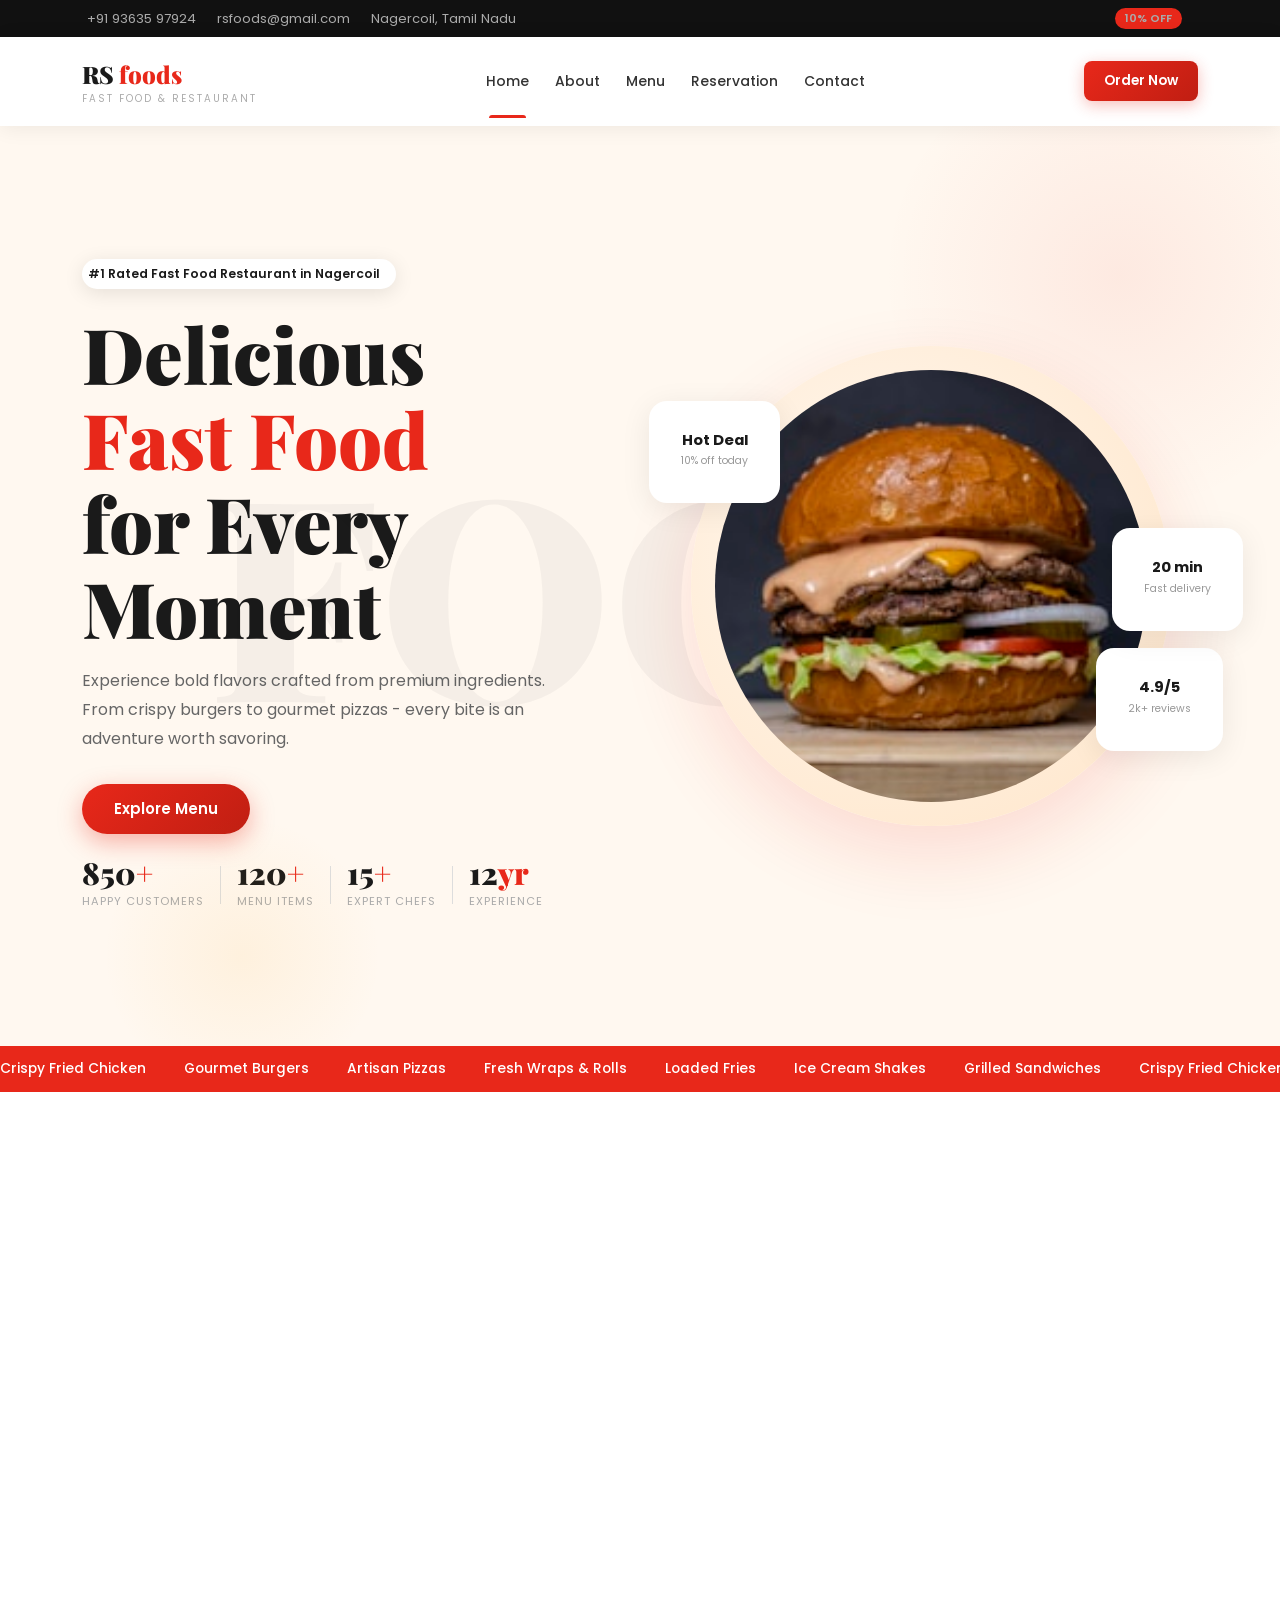
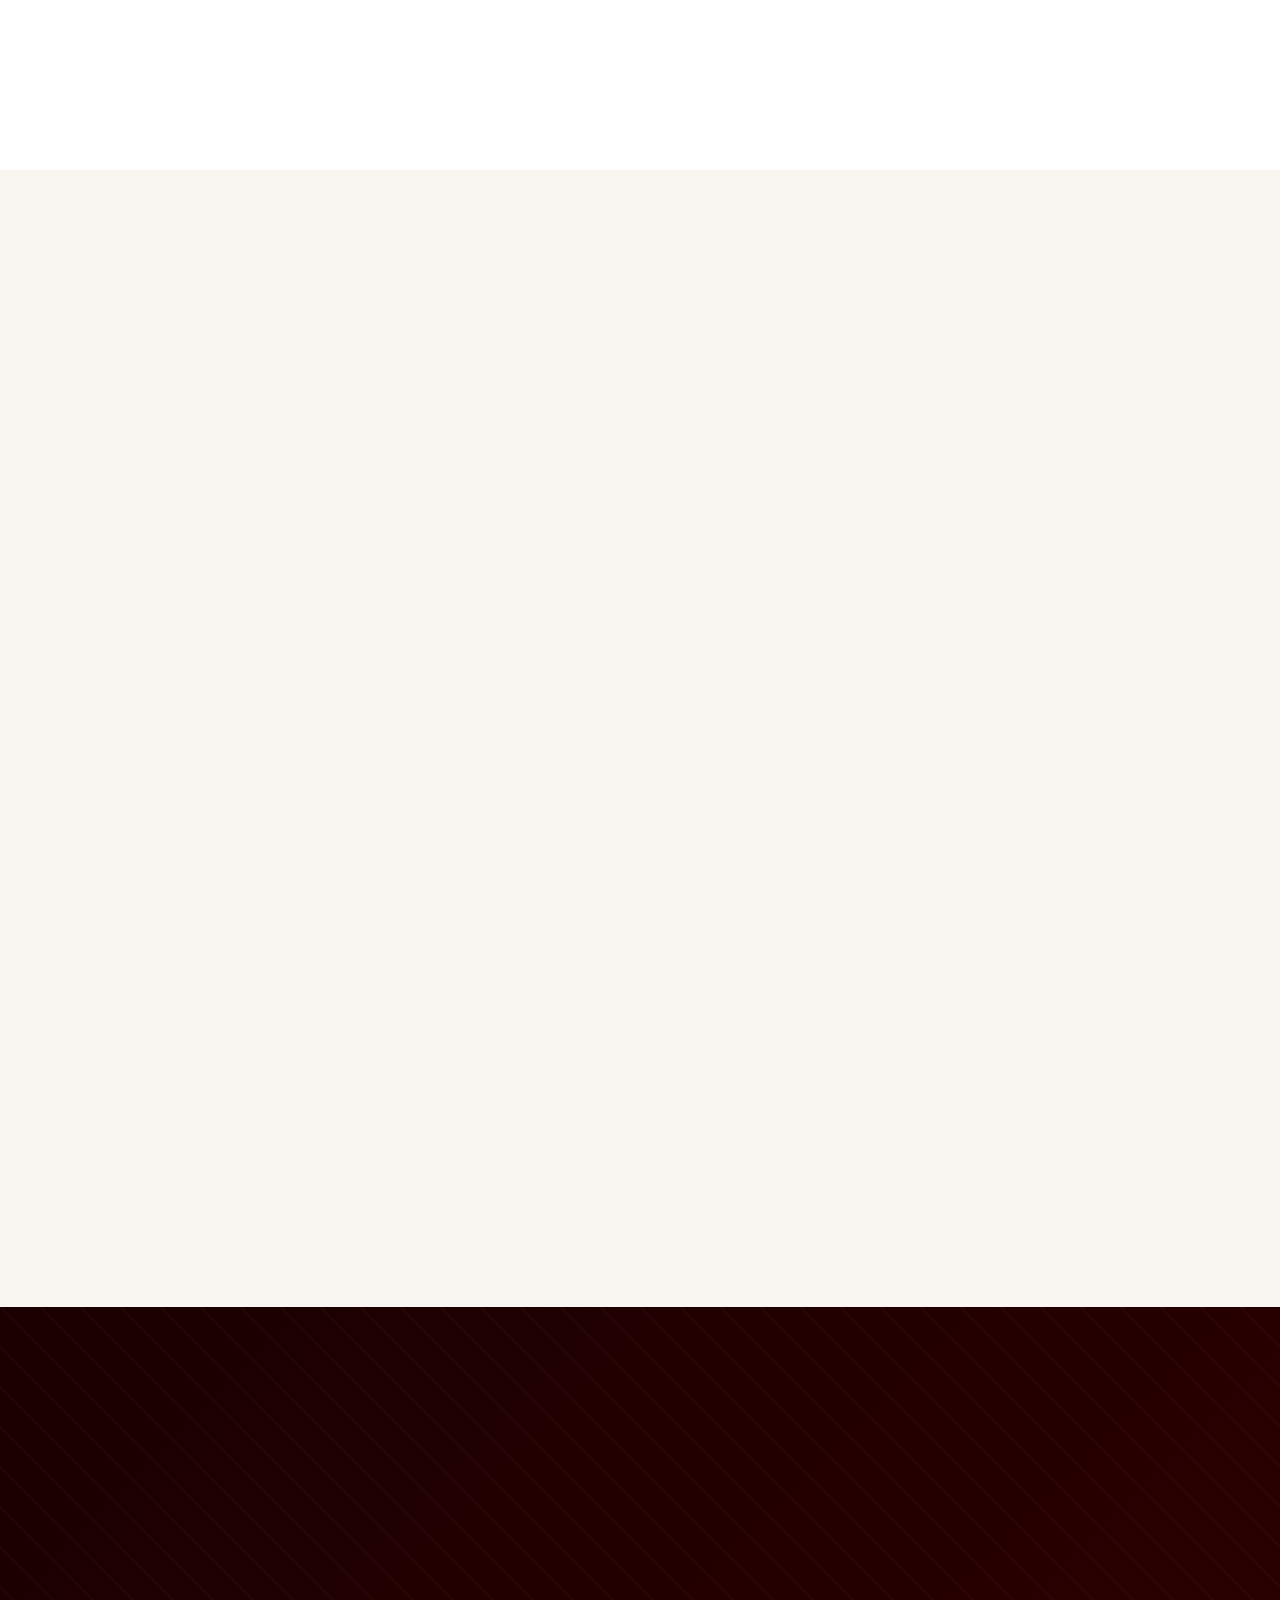
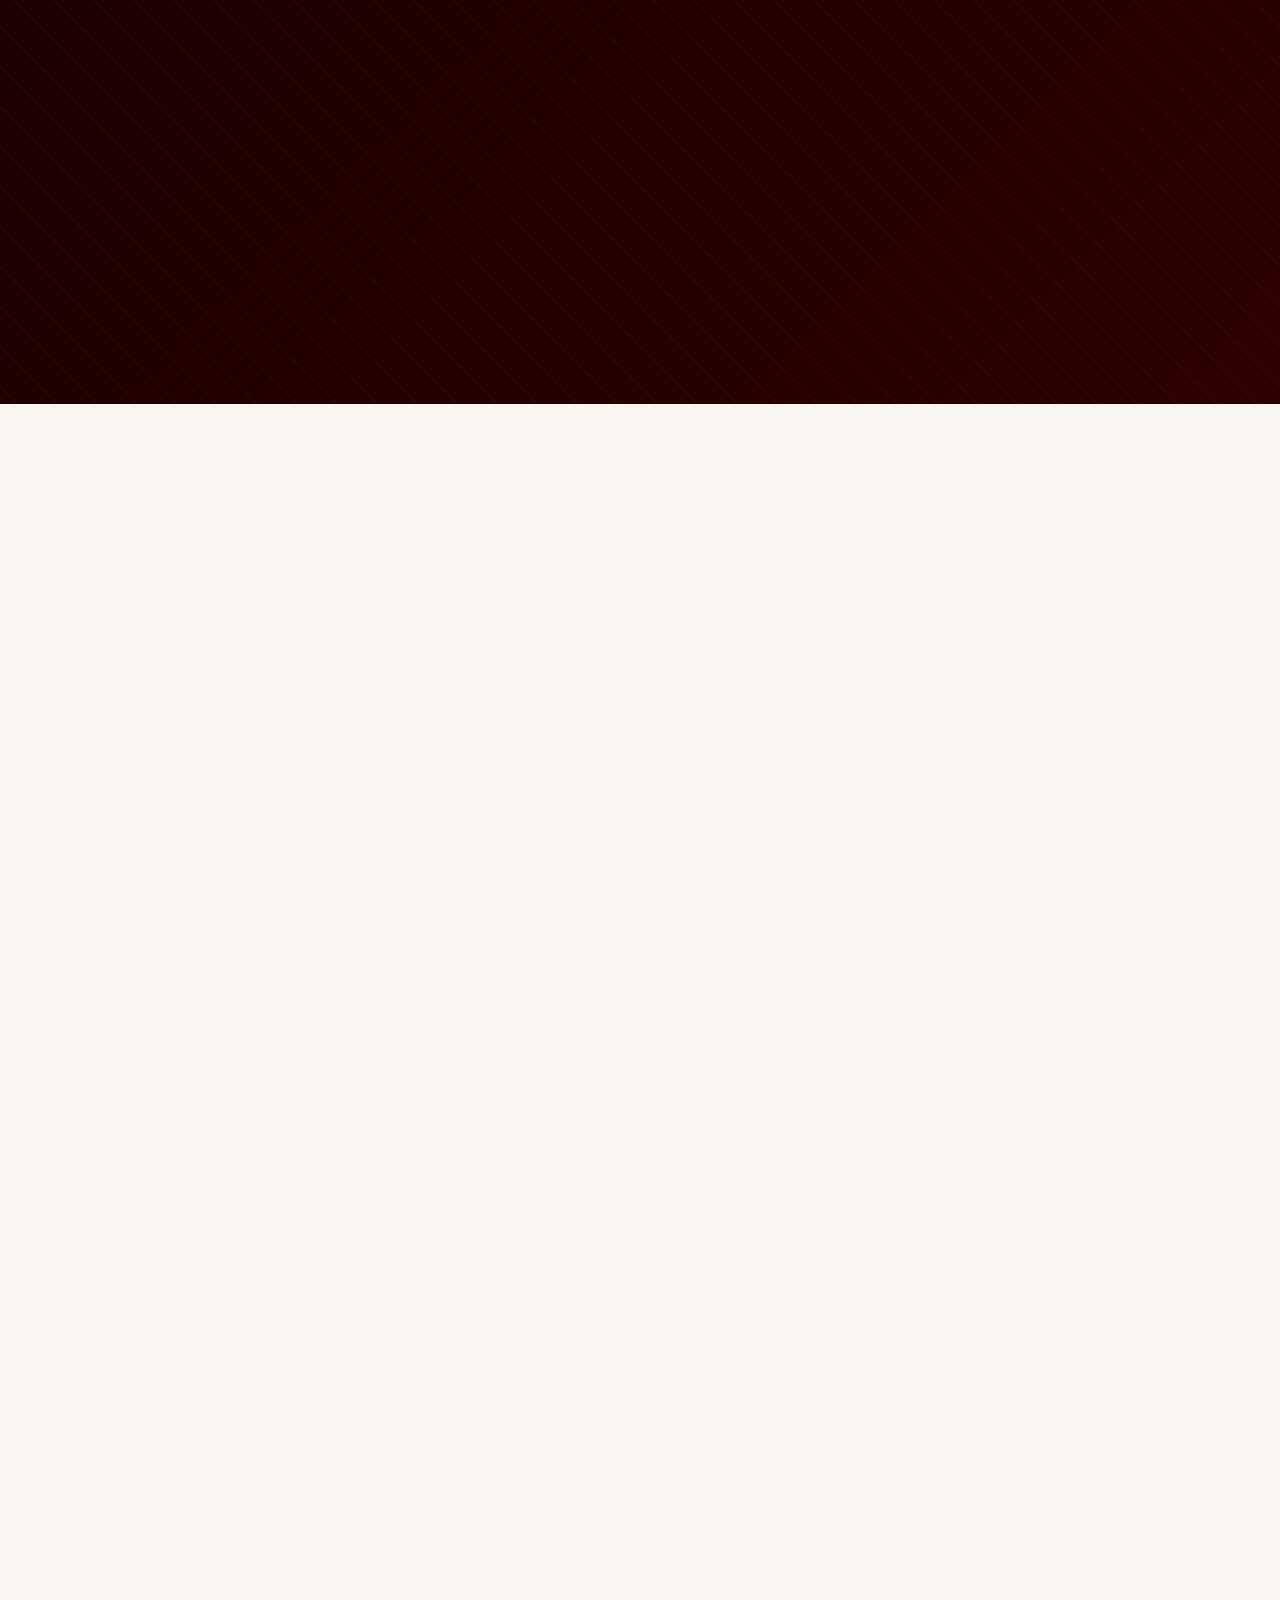
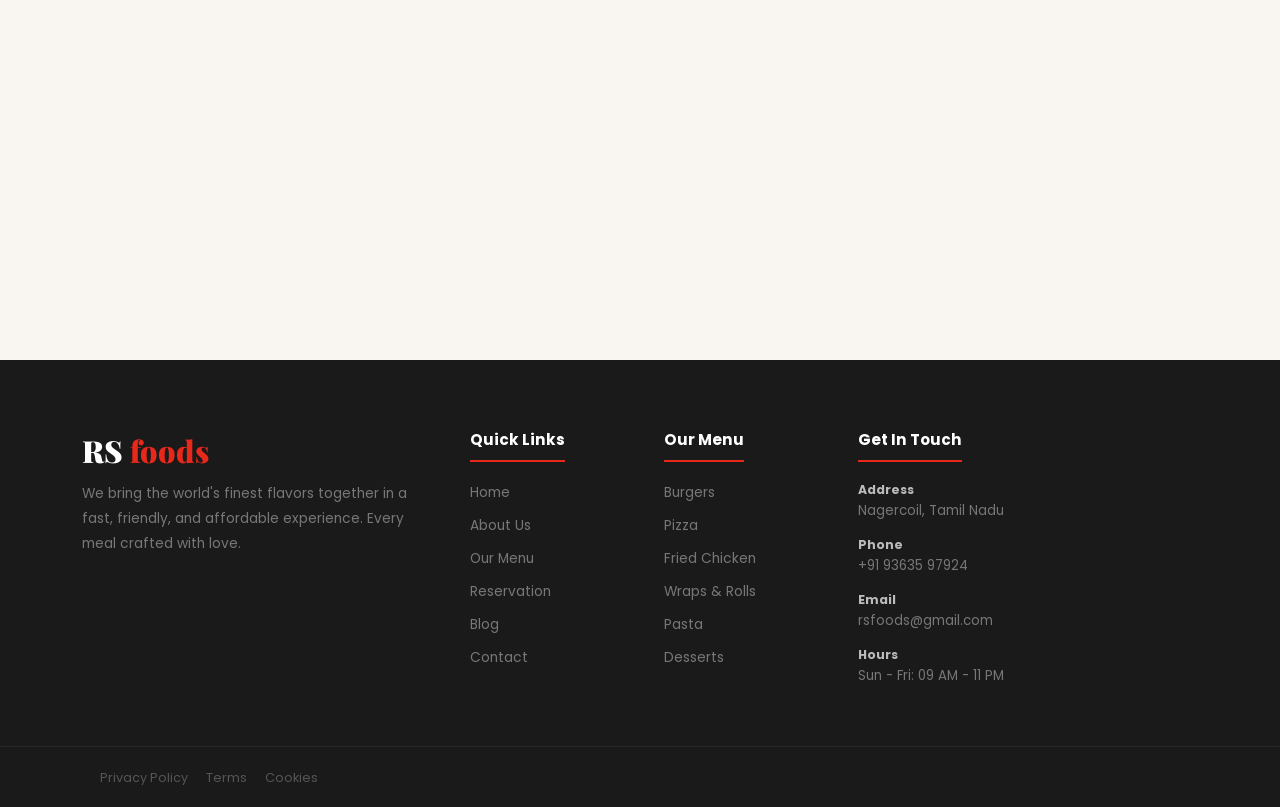
==== commit 454d1292: "Update website files" ====
--- a/rsfoods/index.html
+++ b/rsfoods/index.html
@@ -130,15 +130,12 @@
                         <img src="img/category/2.jpg" alt="Burger"/>
                      </div>
                      <div class="fcard fc1">
-                        <div class="fcoi r"><i class="fas fa-fire"></i></div>
                         <div><span class="fcnum">Hot Deal</span><span class="fcsm">10% off today</span></div>
                      </div>
                      <div class="fcard fc2">
-                        <div class="fcoi y"><i class="fas fa-star"></i></div>
                         <div><span class="fcnum">4.9/5</span><span class="fcsm">2k+ reviews</span></div>
                      </div>
                      <div class="fcard fc3">
-                        <div class="fcoi g"><i class="fas fa-clock"></i></div>
                         <div><span class="fcnum">20 min</span><span class="fcsm">Fast delivery</span></div>
                      </div>
                   </div>
@@ -181,21 +178,18 @@
                   <p class="sdesc mb-4">Founded in 2012, Harish began as a small corner joint with a big dream - to serve food that brings people together. Today we're proud to serve thousands of happy customers every week with the same passion that started it all.</p>
                   <div class="mb-4">
                      <div class="fti">
-                        <div class="ftico r"><i class="fas fa-leaf"></i></div>
                         <div>
                            <h6>100% Fresh Ingredients</h6>
                            <p>We source locally and sustainably. Every ingredient is hand-picked daily for maximum freshness.</p>
                         </div>
                      </div>
                      <div class="fti">
-                        <div class="ftico y"><i class="fas fa-award"></i></div>
                         <div>
                            <h6>Award-Winning Recipes</h6>
                            <p>Our signature recipes have won national culinary awards 5 years in a row.</p>
                         </div>
                      </div>
                      <div class="fti">
-                        <div class="ftico g"><i class="fas fa-shipping-fast"></i></div>
                         <div>
                            <h6>Lightning-Fast Delivery</h6>
                            <p>Order online and get hot, fresh food at your door in under 25 minutes, guaranteed.</p>
@@ -236,9 +230,7 @@
                         <div class="mfoot">
                            <div>
                               <div class="mprice">₹149 <small>₹189</small></div>
-                              <div class="mstars"><i class="fas fa-star"></i> <span style="color:#bbb;font-size:.7rem;">(128)</span></div>
                            </div>
-                           <button class="madd" title="View Details"><i class="fas fa-plus"></i></button>
                         </div>
                      </div>
                   </div>
@@ -264,9 +256,7 @@
                         <div class="mfoot">
                            <div>
                               <div class="mprice">₹199 <small>₹249</small></div>
-                              <div class="mstars"><i class="fas fa-star"></i> <span style="color:#bbb;font-size:.7rem;">(95)</span></div>
-                           </div>
-                           <button class="madd" title="View Details"><i class="fas fa-plus"></i></button>
+                              </div>
                         </div>
                      </div>
                   </div>
@@ -292,9 +282,7 @@
                         <div class="mfoot">
                            <div>
                               <div class="mprice">₹129 <small>₹169</small></div>
-                              <div class="mstars"><i class="fas fa-star"></i> <span style="color:#bbb;font-size:.7rem;">(210)</span></div>
                            </div>
-                           <button class="madd" title="View Details"><i class="fas fa-plus"></i></button>
                         </div>
                      </div>
                   </div>
@@ -321,7 +309,6 @@
                               <div class="mprice">₹109</div>
                               <div class="mstars"><i class="fas fa-star"></i> <span style="color:#bbb;font-size:.7rem;">(74)</span></div>
                            </div>
-                           <button class="madd" title="View Details"><i class="fas fa-plus"></i></button>
                         </div>
                      </div>
                   </div>
@@ -347,9 +334,7 @@
                         <div class="mfoot">
                            <div>
                               <div class="mprice">₹89 <small>₹119</small></div>
-                              <div class="mstars"><i class="fas fa-star"></i> <span style="color:#bbb;font-size:.7rem;">(56)</span></div>
                            </div>
-                           <button class="madd" title="View Details"><i class="fas fa-plus"></i></button>
                         </div>
                      </div>
                   </div>
--- a/rsfoods/css/all.min.css
+++ b/rsfoods/css/all.min.css
@@ -0,0 +1,15417 @@
+/! Font Awesome Pro 6.0.0 by @fontawesome - https://fontawesome.com *
+License - https://fontawesome.com/license (Commercial License) *
+Copyright 2022 Fonticons, Inc. */ .fa {
+font-family:var(–fa-style-family,“Font Awesome 6 Pro”);
+font-weight:var(–fa-style,900) }
+
+.fa,.fa-brands,.fa-duotone,.fa-light,.fa-regular,.fa-solid,.fa-thin,.fab,.fad,.fal,.far,.fas,.fat
+{ -moz-osx-font-smoothing:grayscale; -webkit-font-smoothing:antialiased;
+display:var(–fa-display,inline-block); font-style:normal;
+font-variant:normal; line-height:1; text-rendering:auto }
+
+.fa-1x { font-size:1em }
+
+.fa-2x { font-size:2em }
+
+.fa-3x { font-size:3em }
+
+.fa-4x { font-size:4em }
+
+.fa-5x { font-size:5em }
+
+.fa-6x { font-size:6em }
+
+.fa-7x { font-size:7em }
+
+.fa-8x { font-size:8em }
+
+.fa-9x { font-size:9em }
+
+.fa-10x { font-size:10em }
+
+.fa-2xs { font-size:.625em; line-height:.1em; vertical-align:.225em }
+
+.fa-xs { font-size:.75em; line-height:.08333em; vertical-align:.125em }
+
+.fa-sm { font-size:.875em; line-height:.07143em; vertical-align:.05357em
+}
+
+.fa-lg { font-size:1.25em; line-height:.05em; vertical-align:-.075em }
+
+.fa-xl { font-size:1.5em; line-height:.04167em; vertical-align:-.125em }
+
+.fa-2xl { font-size:2em; line-height:.03125em; vertical-align:-.1875em }
+
+.fa-fw { text-align:center; width:1.25em }
+
+.fa-ul { list-style-type:none; margin-left:var(–fa-li-margin,2.5em);
+padding-left:0 }
+
+.fa-ul>li { position:relative }
+
+.fa-li { left:calc(var(–fa-li-width, 2em)*-1); position:absolute;
+text-align:center; width:var(–fa-li-width,2em); line-height:inherit }
+
+.fa-border { border-radius:var(–fa-border-radius,.1em);
+border:var(–fa-border-width,.08em) var(–fa-border-style,solid)
+var(–fa-border-color,#eee); padding:var(–fa-border-padding,.2em .25em
+.15em) }
+
+.fa-pull-left { float:left; margin-right:var(–fa-pull-margin,.3em) }
+
+.fa-pull-right { float:right; margin-left:var(–fa-pull-margin,.3em) }
+
+.fa-beat { -webkit-animation-name:fa-beat; animation-name:fa-beat;
+-webkit-animation-delay:var(–fa-animation-delay,0);
+animation-delay:var(–fa-animation-delay,0);
+-webkit-animation-direction:var(–fa-animation-direction,normal);
+animation-direction:var(–fa-animation-direction,normal);
+-webkit-animation-duration:var(–fa-animation-duration,1s);
+animation-duration:var(–fa-animation-duration,1s);
+-webkit-animation-iteration-count:var(–fa-animation-iteration-count,infinite);
+animation-iteration-count:var(–fa-animation-iteration-count,infinite);
+-webkit-animation-timing-function:var(–fa-animation-timing,ease-in-out);
+animation-timing-function:var(–fa-animation-timing,ease-in-out) }
+
+.fa-bounce { -webkit-animation-name:fa-bounce; animation-name:fa-bounce;
+-webkit-animation-delay:var(–fa-animation-delay,0);
+animation-delay:var(–fa-animation-delay,0);
+-webkit-animation-direction:var(–fa-animation-direction,normal);
+animation-direction:var(–fa-animation-direction,normal);
+-webkit-animation-duration:var(–fa-animation-duration,1s);
+animation-duration:var(–fa-animation-duration,1s);
+-webkit-animation-iteration-count:var(–fa-animation-iteration-count,infinite);
+animation-iteration-count:var(–fa-animation-iteration-count,infinite);
+-webkit-animation-timing-function:var(–fa-animation-timing,cubic-bezier(.28,.84,.42,1));
+animation-timing-function:var(–fa-animation-timing,cubic-bezier(.28,.84,.42,1))
+}
+
+.fa-fade { -webkit-animation-name:fa-fade; animation-name:fa-fade;
+-webkit-animation-iteration-count:var(–fa-animation-iteration-count,infinite);
+animation-iteration-count:var(–fa-animation-iteration-count,infinite);
+-webkit-animation-timing-function:var(–fa-animation-timing,cubic-bezier(.4,0,.6,1));
+animation-timing-function:var(–fa-animation-timing,cubic-bezier(.4,0,.6,1))
+}
+
+.fa-beat-fade,.fa-fade {
+-webkit-animation-delay:var(–fa-animation-delay,0);
+animation-delay:var(–fa-animation-delay,0);
+-webkit-animation-direction:var(–fa-animation-direction,normal);
+animation-direction:var(–fa-animation-direction,normal);
+-webkit-animation-duration:var(–fa-animation-duration,1s);
+animation-duration:var(–fa-animation-duration,1s) }
+
+.fa-beat-fade { -webkit-animation-name:fa-beat-fade;
+animation-name:fa-beat-fade;
+-webkit-animation-iteration-count:var(–fa-animation-iteration-count,infinite);
+animation-iteration-count:var(–fa-animation-iteration-count,infinite);
+-webkit-animation-timing-function:var(–fa-animation-timing,cubic-bezier(.4,0,.6,1));
+animation-timing-function:var(–fa-animation-timing,cubic-bezier(.4,0,.6,1))
+}
+
+.fa-flip { -webkit-animation-name:fa-flip; animation-name:fa-flip;
+-webkit-animation-delay:var(–fa-animation-delay,0);
+animation-delay:var(–fa-animation-delay,0);
+-webkit-animation-direction:var(–fa-animation-direction,normal);
+animation-direction:var(–fa-animation-direction,normal);
+-webkit-animation-duration:var(–fa-animation-duration,1s);
+animation-duration:var(–fa-animation-duration,1s);
+-webkit-animation-iteration-count:var(–fa-animation-iteration-count,infinite);
+animation-iteration-count:var(–fa-animation-iteration-count,infinite);
+-webkit-animation-timing-function:var(–fa-animation-timing,ease-in-out);
+animation-timing-function:var(–fa-animation-timing,ease-in-out) }
+
+.fa-shake { -webkit-animation-name:fa-shake; animation-name:fa-shake;
+-webkit-animation-duration:var(–fa-animation-duration,1s);
+animation-duration:var(–fa-animation-duration,1s);
+-webkit-animation-iteration-count:var(–fa-animation-iteration-count,infinite);
+animation-iteration-count:var(–fa-animation-iteration-count,infinite);
+-webkit-animation-timing-function:var(–fa-animation-timing,linear);
+animation-timing-function:var(–fa-animation-timing,linear) }
+
+.fa-shake,.fa-spin { -webkit-animation-delay:var(–fa-animation-delay,0);
+animation-delay:var(–fa-animation-delay,0);
+-webkit-animation-direction:var(–fa-animation-direction,normal);
+animation-direction:var(–fa-animation-direction,normal) }
+
+.fa-spin { -webkit-animation-name:fa-spin; animation-name:fa-spin;
+-webkit-animation-duration:var(–fa-animation-duration,2s);
+animation-duration:var(–fa-animation-duration,2s);
+-webkit-animation-iteration-count:var(–fa-animation-iteration-count,infinite);
+animation-iteration-count:var(–fa-animation-iteration-count,infinite);
+-webkit-animation-timing-function:var(–fa-animation-timing,linear);
+animation-timing-function:var(–fa-animation-timing,linear) }
+
+.fa-spin-reverse { –fa-animation-direction:reverse }
+
+.fa-pulse,.fa-spin-pulse { -webkit-animation-name:fa-spin;
+animation-name:fa-spin;
+-webkit-animation-direction:var(–fa-animation-direction,normal);
+animation-direction:var(–fa-animation-direction,normal);
+-webkit-animation-duration:var(–fa-animation-duration,1s);
+animation-duration:var(–fa-animation-duration,1s);
+-webkit-animation-iteration-count:var(–fa-animation-iteration-count,infinite);
+animation-iteration-count:var(–fa-animation-iteration-count,infinite);
+-webkit-animation-timing-function:var(–fa-animation-timing,steps(8));
+animation-timing-function:var(–fa-animation-timing,steps(8)) }
+
+@media (prefers-reduced-motion:reduce) {
+.fa-beat,.fa-beat-fade,.fa-bounce,.fa-fade,.fa-flip,.fa-pulse,.fa-shake,.fa-spin,.fa-spin-pulse
+{ -webkit-animation-delay:-1ms; animation-delay:-1ms;
+-webkit-animation-duration:1ms; animation-duration:1ms;
+-webkit-animation-iteration-count:1; animation-iteration-count:1;
+transition-delay:0s; transition-duration:0s } }
+
+@-webkit-keyframes fa-beat { 0%,90% { -webkit-transform:scale(1);
+transform:scale(1) }
+
+    45% {
+        -webkit-transform:scale(var(--fa-beat-scale,1.25));
+        transform:scale(var(--fa-beat-scale,1.25))
+    }
+
+}
+
+@keyframes fa-beat { 0%,90% { -webkit-transform:scale(1);
+transform:scale(1) }
+
+    45% {
+        -webkit-transform:scale(var(--fa-beat-scale,1.25));
+        transform:scale(var(--fa-beat-scale,1.25))
+    }
+
+}
+
+@-webkit-keyframes fa-bounce { 0% { -webkit-transform:scale(1)
+translateY(0); transform:scale(1) translateY(0) }
+
+    10% {
+        -webkit-transform:scale(var(--fa-bounce-start-scale-x,1.1),var(--fa-bounce-start-scale-y,.9)) translateY(0);
+        transform:scale(var(--fa-bounce-start-scale-x,1.1),var(--fa-bounce-start-scale-y,.9)) translateY(0)
+    }
+
+    30% {
+        -webkit-transform:scale(var(--fa-bounce-jump-scale-x,.9),var(--fa-bounce-jump-scale-y,1.1)) translateY(var(--fa-bounce-height,-.5em));
+        transform:scale(var(--fa-bounce-jump-scale-x,.9),var(--fa-bounce-jump-scale-y,1.1)) translateY(var(--fa-bounce-height,-.5em))
+    }
+
+    50% {
+        -webkit-transform:scale(var(--fa-bounce-land-scale-x,1.05),var(--fa-bounce-land-scale-y,.95)) translateY(0);
+        transform:scale(var(--fa-bounce-land-scale-x,1.05),var(--fa-bounce-land-scale-y,.95)) translateY(0)
+    }
+
+    57% {
+        -webkit-transform:scale(1) translateY(var(--fa-bounce-rebound,-.125em));
+        transform:scale(1) translateY(var(--fa-bounce-rebound,-.125em))
+    }
+
+    64% {
+        -webkit-transform:scale(1) translateY(0);
+        transform:scale(1) translateY(0)
+    }
+
+    to {
+        -webkit-transform:scale(1) translateY(0);
+        transform:scale(1) translateY(0)
+    }
+
+}
+
+@keyframes fa-bounce { 0% { -webkit-transform:scale(1) translateY(0);
+transform:scale(1) translateY(0) }
+
+    10% {
+        -webkit-transform:scale(var(--fa-bounce-start-scale-x,1.1),var(--fa-bounce-start-scale-y,.9)) translateY(0);
+        transform:scale(var(--fa-bounce-start-scale-x,1.1),var(--fa-bounce-start-scale-y,.9)) translateY(0)
+    }
+
+    30% {
+        -webkit-transform:scale(var(--fa-bounce-jump-scale-x,.9),var(--fa-bounce-jump-scale-y,1.1)) translateY(var(--fa-bounce-height,-.5em));
+        transform:scale(var(--fa-bounce-jump-scale-x,.9),var(--fa-bounce-jump-scale-y,1.1)) translateY(var(--fa-bounce-height,-.5em))
+    }
+
+    50% {
+        -webkit-transform:scale(var(--fa-bounce-land-scale-x,1.05),var(--fa-bounce-land-scale-y,.95)) translateY(0);
+        transform:scale(var(--fa-bounce-land-scale-x,1.05),var(--fa-bounce-land-scale-y,.95)) translateY(0)
+    }
+
+    57% {
+        -webkit-transform:scale(1) translateY(var(--fa-bounce-rebound,-.125em));
+        transform:scale(1) translateY(var(--fa-bounce-rebound,-.125em))
+    }
+
+    64% {
+        -webkit-transform:scale(1) translateY(0);
+        transform:scale(1) translateY(0)
+    }
+
+    to {
+        -webkit-transform:scale(1) translateY(0);
+        transform:scale(1) translateY(0)
+    }
+
+}
+
+@-webkit-keyframes fa-fade { 50% { opacity:var(–fa-fade-opacity,.4) } }
+
+@keyframes fa-fade { 50% { opacity:var(–fa-fade-opacity,.4) } }
+
+@-webkit-keyframes fa-beat-fade { 0%,to {
+opacity:var(–fa-beat-fade-opacity,.4); -webkit-transform:scale(1);
+transform:scale(1) }
+
+    50% {
+        opacity:1;
+        -webkit-transform:scale(var(--fa-beat-fade-scale,1.125));
+        transform:scale(var(--fa-beat-fade-scale,1.125))
+    }
+
+}
+
+@keyframes fa-beat-fade { 0%,to { opacity:var(–fa-beat-fade-opacity,.4);
+-webkit-transform:scale(1); transform:scale(1) }
+
+    50% {
+        opacity:1;
+        -webkit-transform:scale(var(--fa-beat-fade-scale,1.125));
+        transform:scale(var(--fa-beat-fade-scale,1.125))
+    }
+
+}
+
+@-webkit-keyframes fa-flip { 50% {
+-webkit-transform:rotate3d(var(–fa-flip-x,0),var(–fa-flip-y,1),var(–fa-flip-z,0),var(–fa-flip-angle,-180deg));
+transform:rotate3d(var(–fa-flip-x,0),var(–fa-flip-y,1),var(–fa-flip-z,0),var(–fa-flip-angle,-180deg))
+} }
+
+@keyframes fa-flip { 50% {
+-webkit-transform:rotate3d(var(–fa-flip-x,0),var(–fa-flip-y,1),var(–fa-flip-z,0),var(–fa-flip-angle,-180deg));
+transform:rotate3d(var(–fa-flip-x,0),var(–fa-flip-y,1),var(–fa-flip-z,0),var(–fa-flip-angle,-180deg))
+} }
+
+@-webkit-keyframes fa-shake { 0% { -webkit-transform:rotate(-15deg);
+transform:rotate(-15deg) }
+
+    4% {
+        -webkit-transform:rotate(15deg);
+        transform:rotate(15deg)
+    }
+
+    8%,24% {
+        -webkit-transform:rotate(-18deg);
+        transform:rotate(-18deg)
+    }
+
+    12%,28% {
+        -webkit-transform:rotate(18deg);
+        transform:rotate(18deg)
+    }
+
+    16% {
+        -webkit-transform:rotate(-22deg);
+        transform:rotate(-22deg)
+    }
+
+    20% {
+        -webkit-transform:rotate(22deg);
+        transform:rotate(22deg)
+    }
+
+    32% {
+        -webkit-transform:rotate(-12deg);
+        transform:rotate(-12deg)
+    }
+
+    36% {
+        -webkit-transform:rotate(12deg);
+        transform:rotate(12deg)
+    }
+
+    40%,to {
+        -webkit-transform:rotate(0deg);
+        transform:rotate(0deg)
+    }
+
+}
+
+@keyframes fa-shake { 0% { -webkit-transform:rotate(-15deg);
+transform:rotate(-15deg) }
+
+    4% {
+        -webkit-transform:rotate(15deg);
+        transform:rotate(15deg)
+    }
+
+    8%,24% {
+        -webkit-transform:rotate(-18deg);
+        transform:rotate(-18deg)
+    }
+
+    12%,28% {
+        -webkit-transform:rotate(18deg);
+        transform:rotate(18deg)
+    }
+
+    16% {
+        -webkit-transform:rotate(-22deg);
+        transform:rotate(-22deg)
+    }
+
+    20% {
+        -webkit-transform:rotate(22deg);
+        transform:rotate(22deg)
+    }
+
+    32% {
+        -webkit-transform:rotate(-12deg);
+        transform:rotate(-12deg)
+    }
+
+    36% {
+        -webkit-transform:rotate(12deg);
+        transform:rotate(12deg)
+    }
+
+    40%,to {
+        -webkit-transform:rotate(0deg);
+        transform:rotate(0deg)
+    }
+
+}
+
+@-webkit-keyframes fa-spin { 0% { -webkit-transform:rotate(0deg);
+transform:rotate(0deg) }
+
+    to {
+        -webkit-transform:rotate(1turn);
+        transform:rotate(1turn)
+    }
+
+}
+
+@keyframes fa-spin { 0% { -webkit-transform:rotate(0deg);
+transform:rotate(0deg) }
+
+    to {
+        -webkit-transform:rotate(1turn);
+        transform:rotate(1turn)
+    }
+
+}
+
+.fa-rotate-90 { -webkit-transform:rotate(90deg); transform:rotate(90deg)
+}
+
+.fa-rotate-180 { -webkit-transform:rotate(180deg);
+transform:rotate(180deg) }
+
+.fa-rotate-270 { -webkit-transform:rotate(270deg);
+transform:rotate(270deg) }
+
+.fa-flip-horizontal { -webkit-transform:scaleX(-1); transform:scaleX(-1)
+}
+
+.fa-flip-vertical { -webkit-transform:scaleY(-1); transform:scaleY(-1) }
+
+.fa-flip-both,.fa-flip-horizontal.fa-flip-vertical {
+-webkit-transform:scale(-1); transform:scale(-1) }
+
+.fa-rotate-by { -webkit-transform:rotate(var(–fa-rotate-angle,none));
+transform:rotate(var(–fa-rotate-angle,none)) }
+
+.fa-stack { display:inline-block; height:2em; line-height:2em;
+position:relative; vertical-align:middle; width:2.5em }
+
+.fa-stack-1x,.fa-stack-2x { left:0; position:absolute;
+text-align:center; width:100%; z-index:var(–fa-stack-z-index,auto) }
+
+.fa-stack-1x { line-height:inherit }
+
+.fa-stack-2x { font-size:2em }
+
+.fa-inverse { color:var(–fa-inverse,#fff) }
+
+.fa-0:before { content:“\30” }
+
+.fa-1:before { content:“\31” }
+
+.fa-2:before { content:“\32” }
+
+.fa-3:before { content:“\33” }
+
+.fa-4:before { content:“\34” }
+
+.fa-5:before { content:“\35” }
+
+.fa-6:before { content:“\36” }
+
+.fa-7:before { content:“\37” }
+
+.fa-8:before { content:“\38” }
+
+.fa-9:before { content:“\39” }
+
+.fa-00:before { content:“” }
+
+.fa-360-degrees:before { content:“2dc” }
+
+.fa-a:before { content:“\41” }
+
+.fa-abacus:before { content:“40” }
+
+.fa-accent-grave:before { content:“\60” }
+
+.fa-acorn:before { content:“ae” }
+
+.fa-address-book:before,.fa-contact-book:before { content:“b9” }
+
+.fa-address-card:before,.fa-contact-card:before,.fa-vcard:before {
+content:“bb” }
+
+.fa-air-conditioner:before { content:“f4” }
+
+.fa-airplay:before { content:“” }
+
+.fa-alarm-clock:before { content:“4e” }
+
+.fa-alarm-exclamation:before { content:“43” }
+
+.fa-alarm-plus:before { content:“44” }
+
+.fa-alarm-snooze:before { content:“45” }
+
+.fa-album:before { content:“9f” }
+
+.fa-album-circle-plus:before { content:“48c” }
+
+.fa-album-circle-user:before { content:“48d” }
+
+.fa-album-collection:before { content:“a0” }
+
+.fa-album-collection-circle-plus:before { content:“48e” }
+
+.fa-album-collection-circle-user:before { content:“48f” }
+
+.fa-alicorn:before { content:“b0” }
+
+.fa-alien:before { content:“f5” }
+
+.fa-alien-8bit:before,.fa-alien-monster:before { content:“f6” }
+
+.fa-align-center:before { content:“37” }
+
+.fa-align-justify:before { content:“39” }
+
+.fa-align-left:before { content:“36” }
+
+.fa-align-right:before { content:“38” }
+
+.fa-align-slash:before { content:“46” }
+
+.fa-alt:before { content:“08a” }
+
+.fa-amp-guitar:before { content:“a1” }
+
+.fa-ampersand:before { content:“\26” }
+
+.fa-anchor:before { content:“3d” }
+
+.fa-angel:before { content:“79” }
+
+.fa-angle:before { content:“08c” }
+
+.fa-angle-90:before { content:“08d” }
+
+.fa-angle-down:before { content:“07” }
+
+.fa-angle-left:before { content:“04” }
+
+.fa-angle-right:before { content:“05” }
+
+.fa-angle-up:before { content:“06” }
+
+.fa-angle-double-down:before,.fa-angles-down:before { content:“03” }
+
+.fa-angle-double-left:before,.fa-angles-left:before { content:“00” }
+
+.fa-angle-double-right:before,.fa-angles-right:before { content:“01” }
+
+.fa-angle-double-up:before,.fa-angles-up:before { content:“02” }
+
+.fa-ankh:before { content:“44” }
+
+.fa-apartment:before { content:“” }
+
+.fa-aperture:before { content:“2df” }
+
+.fa-apostrophe:before { content:“\27” }
+
+.fa-apple-core:before { content:“08f” }
+
+.fa-apple-alt:before,.fa-apple-whole:before { content:“d1” }
+
+.fa-archway:before { content:“57” }
+
+.fa-arrow-down:before { content:“63” }
+
+.fa-arrow-down-1-9:before,.fa-sort-numeric-asc:before,.fa-sort-numeric-down:before
+{ content:“62” }
+
+.fa-arrow-down-9-1:before,.fa-sort-numeric-desc:before,.fa-sort-numeric-down-alt:before
+{ content:“86” }
+
+.fa-arrow-down-a-z:before,.fa-sort-alpha-asc:before,.fa-sort-alpha-down:before
+{ content:“5d” }
+
+.fa-arrow-down-arrow-up:before,.fa-sort-alt:before { content:“83” }
+
+.fa-arrow-down-big-small:before,.fa-sort-size-down:before { content:“8c”
+}
+
+.fa-arrow-down-from-dotted-line:before { content:“” }
+
+.fa-arrow-down-from-line:before,.fa-arrow-from-top:before { content:“45”
+}
+
+.fa-arrow-down-left:before { content:“” }
+
+.fa-arrow-down-left-and-arrow-up-right-to-center:before { content:“” }
+
+.fa-arrow-down-long:before,.fa-long-arrow-down:before { content:“75” }
+
+.fa-arrow-down-right:before { content:“” }
+
+.fa-arrow-down-short-wide:before,.fa-sort-amount-desc:before,.fa-sort-amount-down-alt:before
+{ content:“84” }
+
+.fa-arrow-down-small-big:before,.fa-sort-size-down-alt:before {
+content:“8d” }
+
+.fa-arrow-down-square-triangle:before,.fa-sort-shapes-down-alt:before {
+content:“89” }
+
+.fa-arrow-down-to-bracket:before { content:“” }
+
+.fa-arrow-down-to-dotted-line:before { content:“” }
+
+.fa-arrow-down-to-line:before,.fa-arrow-to-bottom:before { content:“3d”
+}
+
+.fa-arrow-down-to-square:before { content:“” }
+
+.fa-arrow-down-triangle-square:before,.fa-sort-shapes-down:before {
+content:“88” }
+
+.fa-arrow-down-wide-short:before,.fa-sort-amount-asc:before,.fa-sort-amount-down:before
+{ content:“60” }
+
+.fa-arrow-down-z-a:before,.fa-sort-alpha-desc:before,.fa-sort-alpha-down-alt:before
+{ content:“81” }
+
+.fa-arrow-left:before { content:“60” }
+
+.fa-arrow-from-right:before,.fa-arrow-left-from-line:before {
+content:“44” }
+
+.fa-arrow-left-long:before,.fa-long-arrow-left:before { content:“77” }
+
+.fa-arrow-left-long-to-line:before { content:“3d4” }
+
+.fa-arrow-left-to-line:before,.fa-arrow-to-left:before { content:“3e” }
+
+.fa-arrow-pointer:before,.fa-mouse-pointer:before { content:“45” }
+
+.fa-arrow-right:before { content:“61” }
+
+.fa-arrow-right-arrow-left:before,.fa-exchange:before { content:“ec” }
+
+.fa-arrow-right-from-bracket:before,.fa-sign-out:before { content:“8b” }
+
+.fa-arrow-from-left:before,.fa-arrow-right-from-line:before {
+content:“43” }
+
+.fa-arrow-right-long:before,.fa-long-arrow-right:before { content:“78” }
+
+.fa-arrow-right-long-to-line:before { content:“3d5” }
+
+.fa-arrow-right-to-bracket:before,.fa-sign-in:before { content:“90” }
+
+.fa-arrow-right-to-line:before,.fa-arrow-to-right:before { content:“40”
+}
+
+.fa-arrow-left-rotate:before,.fa-arrow-rotate-back:before,.fa-arrow-rotate-backward:before,.fa-arrow-rotate-left:before,.fa-undo:before
+{ content:“e2” }
+
+.fa-arrow-right-rotate:before,.fa-arrow-rotate-forward:before,.fa-arrow-rotate-right:before,.fa-redo:before
+{ content:“1e” }
+
+.fa-arrow-trend-down:before { content:“” }
+
+.fa-arrow-trend-up:before { content:“” }
+
+.fa-arrow-turn-down:before,.fa-level-down:before { content:“49” }
+
+.fa-arrow-turn-down-left:before { content:“2e1” }
+
+.fa-arrow-turn-down-right:before { content:“3d6” }
+
+.fa-arrow-turn-up:before,.fa-level-up:before { content:“48” }
+
+.fa-arrow-up:before { content:“62” }
+
+.fa-arrow-up-1-9:before,.fa-sort-numeric-up:before { content:“63” }
+
+.fa-arrow-up-9-1:before,.fa-sort-numeric-up-alt:before { content:“87” }
+
+.fa-arrow-up-a-z:before,.fa-sort-alpha-up:before { content:“5e” }
+
+.fa-arrow-up-arrow-down:before,.fa-sort-up-down:before { content:“” }
+
+.fa-arrow-up-big-small:before,.fa-sort-size-up:before { content:“8e” }
+
+.fa-arrow-up-from-bracket:before { content:“09a” }
+
+.fa-arrow-up-from-dotted-line:before { content:“09b” }
+
+.fa-arrow-from-bottom:before,.fa-arrow-up-from-line:before {
+content:“42” }
+
+.fa-arrow-up-from-square:before { content:“09c” }
+
+.fa-arrow-up-left:before { content:“09d” }
+
+.fa-arrow-up-left-from-circle:before { content:“09e” }
+
+.fa-arrow-up-long:before,.fa-long-arrow-up:before { content:“76” }
+
+.fa-arrow-up-right:before { content:“09f” }
+
+.fa-arrow-up-right-and-arrow-down-left-from-center:before {
+content:“0a0” }
+
+.fa-arrow-up-right-from-square:before,.fa-external-link:before {
+content:“8e” }
+
+.fa-arrow-up-short-wide:before,.fa-sort-amount-up-alt:before {
+content:“85” }
+
+.fa-arrow-up-small-big:before,.fa-sort-size-up-alt:before { content:“8f”
+}
+
+.fa-arrow-up-square-triangle:before,.fa-sort-shapes-up-alt:before {
+content:“8b” }
+
+.fa-arrow-up-to-dotted-line:before { content:“0a1” }
+
+.fa-arrow-to-top:before,.fa-arrow-up-to-line:before { content:“41” }
+
+.fa-arrow-up-triangle-square:before,.fa-sort-shapes-up:before {
+content:“8a” }
+
+.fa-arrow-up-wide-short:before,.fa-sort-amount-up:before { content:“61”
+}
+
+.fa-arrow-up-z-a:before,.fa-sort-alpha-up-alt:before { content:“82” }
+
+.fa-arrows-cross:before { content:“0a2” }
+
+.fa-arrows-from-dotted-line:before { content:“0a3” }
+
+.fa-arrows-from-line:before { content:“0a4” }
+
+.fa-arrows-h:before,.fa-arrows-left-right:before { content:“7e” }
+
+.fa-arrows-maximize:before,.fa-expand-arrows:before { content:“1d” }
+
+.fa-arrows-minimize:before,.fa-compress-arrows:before { content:“0a5” }
+
+.fa-arrows-repeat:before,.fa-repeat-alt:before { content:“64” }
+
+.fa-arrows-repeat-1:before,.fa-repeat-1-alt:before { content:“66” }
+
+.fa-arrows-retweet:before,.fa-retweet-alt:before { content:“61” }
+
+.fa-arrows-rotate:before,.fa-refresh:before,.fa-sync:before {
+content:“21” }
+
+.fa-arrows-to-dotted-line:before { content:“0a6” }
+
+.fa-arrows-to-line:before { content:“0a7” }
+
+.fa-arrows-up-down:before,.fa-arrows-v:before { content:“7d” }
+
+.fa-arrows-up-down-left-right:before,.fa-arrows:before { content:“47” }
+
+.fa-asterisk:before { content:“\2a” }
+
+.fa-at:before { content:“\40” }
+
+.fa-atom:before { content:“d2” }
+
+.fa-atom-alt:before,.fa-atom-simple:before { content:“d3” }
+
+.fa-audio-description:before { content:“9e” }
+
+.fa-audio-description-slash:before { content:“0a8” }
+
+.fa-austral-sign:before { content:“0a9” }
+
+.fa-avocado:before { content:“0aa” }
+
+.fa-award:before { content:“59” }
+
+.fa-award-simple:before { content:“0ab” }
+
+.fa-axe:before { content:“b2” }
+
+.fa-axe-battle:before { content:“b3” }
+
+.fa-b:before { content:“\42” }
+
+.fa-baby:before { content:“7c” }
+
+.fa-baby-carriage:before,.fa-carriage-baby:before { content:“7d” }
+
+.fa-backpack:before { content:“d4” }
+
+.fa-backward:before { content:“4a” }
+
+.fa-backward-fast:before,.fa-fast-backward:before { content:“49” }
+
+.fa-backward-step:before,.fa-step-backward:before { content:“48” }
+
+.fa-bacon:before { content:“e5” }
+
+.fa-bacteria:before { content:“” }
+
+.fa-bacterium:before { content:“05a” }
+
+.fa-badge:before { content:“35” }
+
+.fa-badge-check:before { content:“36” }
+
+.fa-badge-dollar:before { content:“45” }
+
+.fa-badge-percent:before { content:“46” }
+
+.fa-badge-sheriff:before { content:“a2” }
+
+.fa-badger-honey:before { content:“b4” }
+
+.fa-badminton:before { content:“33a” }
+
+.fa-bag-shopping:before,.fa-shopping-bag:before { content:“90” }
+
+.fa-bagel:before { content:“3d7” }
+
+.fa-bags-shopping:before { content:“47” }
+
+.fa-baguette:before { content:“3d8” }
+
+.fa-bahai:before { content:“66” }
+
+.fa-baht-sign:before { content:“0ac” }
+
+.fa-ball-pile:before { content:“7e” }
+
+.fa-balloon:before { content:“2e3” }
+
+.fa-balloons:before { content:“2e4” }
+
+.fa-ballot:before { content:“32” }
+
+.fa-ballot-check:before { content:“33” }
+
+.fa-ban:before,.fa-cancel:before { content:“5e” }
+
+.fa-ban-bug:before,.fa-debug:before { content:“f9” }
+
+.fa-ban-parking:before,.fa-parking-circle-slash:before { content:“16” }
+
+.fa-ban-smoking:before,.fa-smoking-ban:before { content:“4d” }
+
+.fa-banana:before { content:“2e5” }
+
+.fa-band-aid:before,.fa-bandage:before { content:“62” }
+
+.fa-bangladeshi-taka-sign:before { content:“2e6” }
+
+.fa-banjo:before { content:“a3” }
+
+.fa-barcode:before { content:“2a” }
+
+.fa-barcode-read:before { content:“64” }
+
+.fa-barcode-scan:before { content:“65” }
+
+.fa-bars:before,.fa-navicon:before { content:“c9” }
+
+.fa-bars-filter:before { content:“0ad” }
+
+.fa-bars-progress:before,.fa-tasks-alt:before { content:“28” }
+
+.fa-bars-sort:before { content:“0ae” }
+
+.fa-bars-staggered:before,.fa-reorder:before,.fa-stream:before {
+content:“50” }
+
+.fa-baseball-ball:before,.fa-baseball:before { content:“33” }
+
+.fa-baseball-bat-ball:before { content:“32” }
+
+.fa-basket-shopping:before,.fa-shopping-basket:before { content:“91” }
+
+.fa-basket-shopping-simple:before,.fa-shopping-basket-alt:before {
+content:“0af” }
+
+.fa-basketball-ball:before,.fa-basketball:before { content:“34” }
+
+.fa-basketball-hoop:before { content:“35” }
+
+.fa-bat:before { content:“b5” }
+
+.fa-bath:before,.fa-bathtub:before { content:“cd” }
+
+.fa-battery-bolt:before { content:“76” }
+
+.fa-battery-0:before,.fa-battery-empty:before { content:“44” }
+
+.fa-battery-exclamation:before { content:“0b0” }
+
+.fa-battery-5:before,.fa-battery-full:before,.fa-battery:before {
+content:“40” }
+
+.fa-battery-3:before,.fa-battery-half:before { content:“42” }
+
+.fa-battery-1:before,.fa-battery-low:before { content:“0b1” }
+
+.fa-battery-2:before,.fa-battery-quarter:before { content:“43” }
+
+.fa-battery-slash:before { content:“77” }
+
+.fa-battery-4:before,.fa-battery-three-quarters:before { content:“41” }
+
+.fa-bed:before { content:“36” }
+
+.fa-bed-bunk:before { content:“f8” }
+
+.fa-bed-empty:before { content:“f9” }
+
+.fa-bed-alt:before,.fa-bed-front:before { content:“f7” }
+
+.fa-bed-pulse:before,.fa-procedures:before { content:“87” }
+
+.fa-bee:before { content:“0b2” }
+
+.fa-beer-foam:before,.fa-beer-mug:before { content:“0b3” }
+
+.fa-beer-mug-empty:before,.fa-beer:before { content:“fc” }
+
+.fa-bell:before { content:“f3” }
+
+.fa-bell-concierge:before,.fa-concierge-bell:before { content:“62” }
+
+.fa-bell-exclamation:before { content:“48” }
+
+.fa-bell-on:before { content:“fa” }
+
+.fa-bell-plus:before { content:“49” }
+
+.fa-bell-school:before { content:“d5” }
+
+.fa-bell-school-slash:before { content:“d6” }
+
+.fa-bell-slash:before { content:“f6” }
+
+.fa-bells:before { content:“7f” }
+
+.fa-bench-tree:before { content:“2e7” }
+
+.fa-bezier-curve:before { content:“5b” }
+
+.fa-bicycle:before { content:“06” }
+
+.fa-binary:before { content:“33b” }
+
+.fa-binary-circle-check:before { content:“33c” }
+
+.fa-binary-lock:before { content:“33d” }
+
+.fa-binary-slash:before { content:“33e” }
+
+.fa-binoculars:before { content:“e5” }
+
+.fa-biohazard:before { content:“80” }
+
+.fa-bird:before { content:“” }
+
+.fa-bitcoin-sign:before { content:“0b4” }
+
+.fa-blanket:before { content:“98” }
+
+.fa-blanket-fire:before { content:“3da” }
+
+.fa-blender:before { content:“17” }
+
+.fa-blender-phone:before { content:“b6” }
+
+.fa-blinds:before { content:“fb” }
+
+.fa-blinds-open:before { content:“fc” }
+
+.fa-blinds-raised:before { content:“fd” }
+
+.fa-block:before { content:“46a” }
+
+.fa-block-brick:before,.fa-wall-brick:before { content:“3db” }
+
+.fa-block-brick-fire:before,.fa-firewall:before { content:“3dc” }
+
+.fa-block-question:before { content:“” }
+
+.fa-block-quote:before { content:“0b5” }
+
+.fa-blog:before { content:“81” }
+
+.fa-blueberries:before { content:“2e8” }
+
+.fa-bold:before { content:“32” }
+
+.fa-bolt:before,.fa-zap:before { content:“e7” }
+
+.fa-bolt-auto:before { content:“0b6” }
+
+.fa-bolt-lightning:before { content:“0b7” }
+
+.fa-bolt-slash:before { content:“0b8” }
+
+.fa-bomb:before { content:“e2” }
+
+.fa-bone:before { content:“d7” }
+
+.fa-bone-break:before { content:“d8” }
+
+.fa-bong:before { content:“5c” }
+
+.fa-book:before { content:“2d” }
+
+.fa-book-arrow-right:before { content:“0b9” }
+
+.fa-book-arrow-up:before { content:“0ba” }
+
+.fa-atlas:before,.fa-book-atlas:before { content:“58” }
+
+.fa-bible:before,.fa-book-bible:before { content:“47” }
+
+.fa-book-alt:before,.fa-book-blank:before { content:“d9” }
+
+.fa-book-bookmark:before { content:“0bb” }
+
+.fa-book-circle-arrow-right:before { content:“0bc” }
+
+.fa-book-circle-arrow-up:before { content:“0bd” }
+
+.fa-book-copy:before { content:“0be” }
+
+.fa-book-font:before { content:“0bf” }
+
+.fa-book-heart:before { content:“99” }
+
+.fa-book-journal-whills:before,.fa-journal-whills:before { content:“6a”
+}
+
+.fa-book-medical:before { content:“e6” }
+
+.fa-book-open:before { content:“18” }
+
+.fa-book-open-alt:before,.fa-book-open-cover:before { content:“0c0” }
+
+.fa-book-open-reader:before,.fa-book-reader:before { content:“da” }
+
+.fa-book-quran:before,.fa-quran:before { content:“87” }
+
+.fa-book-law:before,.fa-book-section:before { content:“0c1” }
+
+.fa-book-dead:before,.fa-book-skull:before { content:“b7” }
+
+.fa-book-sparkles:before,.fa-book-spells:before { content:“b8” }
+
+.fa-book-tanakh:before,.fa-tanakh:before { content:“27” }
+
+.fa-book-user:before { content:“e7” }
+
+.fa-bookmark:before { content:“2e” }
+
+.fa-bookmark-slash:before { content:“0c2” }
+
+.fa-books:before { content:“db” }
+
+.fa-books-medical:before { content:“e8” }
+
+.fa-boombox:before { content:“a5” }
+
+.fa-boot:before { content:“82” }
+
+.fa-boot-heeled:before { content:“33f” }
+
+.fa-booth-curtain:before { content:“34” }
+
+.fa-border-all:before { content:“4c” }
+
+.fa-border-bottom:before { content:“4d” }
+
+.fa-border-bottom-right:before,.fa-border-style-alt:before {
+content:“54” }
+
+.fa-border-center-h:before { content:“9c” }
+
+.fa-border-center-v:before { content:“9d” }
+
+.fa-border-inner:before { content:“4e” }
+
+.fa-border-left:before { content:“4f” }
+
+.fa-border-none:before { content:“50” }
+
+.fa-border-outer:before { content:“51” }
+
+.fa-border-right:before { content:“52” }
+
+.fa-border-top:before { content:“55” }
+
+.fa-border-style:before,.fa-border-top-left:before { content:“53” }
+
+.fa-bow-arrow:before { content:“b9” }
+
+.fa-bowl-chopsticks:before { content:“2e9” }
+
+.fa-bowl-chopsticks-noodles:before { content:“2ea” }
+
+.fa-bowl-hot:before,.fa-soup:before { content:“23” }
+
+.fa-bowl-rice:before { content:“2eb” }
+
+.fa-bowl-scoop:before,.fa-bowl-shaved-ice:before { content:“3de” }
+
+.fa-bowl-scoops:before { content:“3df” }
+
+.fa-bowl-soft-serve:before { content:“46b” }
+
+.fa-bowl-spoon:before { content:“3e0” }
+
+.fa-bowling-ball:before { content:“36” }
+
+.fa-bowling-ball-pin:before { content:“0c3” }
+
+.fa-bowling-pins:before { content:“37” }
+
+.fa-box:before { content:“66” }
+
+.fa-archive:before,.fa-box-archive:before { content:“87” }
+
+.fa-box-ballot:before { content:“35” }
+
+.fa-box-check:before { content:“67” }
+
+.fa-box-circle-check:before { content:“0c4” }
+
+.fa-box-dollar:before,.fa-box-usd:before { content:“a0” }
+
+.fa-box-heart:before { content:“9d” }
+
+.fa-box-open:before { content:“9e” }
+
+.fa-box-full:before,.fa-box-open-full:before { content:“9c” }
+
+.fa-box-alt:before,.fa-box-taped:before { content:“9a” }
+
+.fa-box-tissue:before { content:“05b” }
+
+.fa-boxes-alt:before,.fa-boxes-stacked:before,.fa-boxes:before {
+content:“68” }
+
+.fa-boxing-glove:before,.fa-glove-boxing:before { content:“38” }
+
+.fa-bracket-curly-left:before,.fa-bracket-curly:before { content:“\7b” }
+
+.fa-bracket-curly-right:before { content:“\7d” }
+
+.fa-bracket-round:before,.fa-parenthesis:before { content:“\28” }
+
+.fa-bracket-round-right:before { content:“\29” }
+
+.fa-bracket-left:before,.fa-bracket-square:before,.fa-bracket:before {
+content:“\5b” }
+
+.fa-bracket-square-right:before { content:“\5d” }
+
+.fa-brackets-curly:before { content:“ea” }
+
+.fa-brackets-round:before,.fa-parentheses:before { content:“0c5” }
+
+.fa-brackets-square:before,.fa-brackets:before { content:“e9” }
+
+.fa-braille:before { content:“a1” }
+
+.fa-brain:before { content:“dc” }
+
+.fa-brain-arrow-curved-right:before,.fa-mind-share:before { content:“77”
+}
+
+.fa-brain-circuit:before { content:“0c6” }
+
+.fa-brake-warning:before { content:“0c7” }
+
+.fa-brazilian-real-sign:before { content:“46c” }
+
+.fa-bread-loaf:before { content:“eb” }
+
+.fa-bread-slice:before { content:“ec” }
+
+.fa-bread-slice-butter:before { content:“3e1” }
+
+.fa-briefcase:before { content:“b1” }
+
+.fa-briefcase-arrow-right:before { content:“2f2” }
+
+.fa-briefcase-blank:before { content:“0c8” }
+
+.fa-briefcase-medical:before { content:“69” }
+
+.fa-brightness:before { content:“0c9” }
+
+.fa-brightness-low:before { content:“0ca” }
+
+.fa-bring-forward:before { content:“56” }
+
+.fa-bring-front:before { content:“57” }
+
+.fa-broccoli:before { content:“3e2” }
+
+.fa-broom:before { content:“1a” }
+
+.fa-broom-ball:before,.fa-quidditch-broom-ball:before,.fa-quidditch:before
+{ content:“58” }
+
+.fa-browser:before { content:“7e” }
+
+.fa-browsers:before { content:“0cb” }
+
+.fa-brush:before { content:“5d” }
+
+.fa-bug:before { content:“88” }
+
+.fa-bug-slash:before { content:“” }
+
+.fa-building:before { content:“ad” }
+
+.fa-bank:before,.fa-building-columns:before,.fa-institution:before,.fa-museum:before,.fa-university:before
+{ content:“9c” }
+
+.fa-buildings:before { content:“” }
+
+.fa-bullhorn:before { content:“a1” }
+
+.fa-bullseye:before { content:“40” }
+
+.fa-bullseye-arrow:before { content:“48” }
+
+.fa-bullseye-pointer:before { content:“49” }
+
+.fa-burger:before,.fa-hamburger:before { content:“05” }
+
+.fa-burger-cheese:before,.fa-cheeseburger:before { content:“f1” }
+
+.fa-burger-fries:before { content:“0cd” }
+
+.fa-burger-glass:before { content:“0ce” }
+
+.fa-burger-lettuce:before { content:“3e3” }
+
+.fa-burger-soda:before { content:“58” }
+
+.fa-burrito:before { content:“ed” }
+
+.fa-bus:before { content:“07” }
+
+.fa-bus-school:before { content:“dd” }
+
+.fa-bus-alt:before,.fa-bus-simple:before { content:“5e” }
+
+.fa-briefcase-clock:before,.fa-business-time:before { content:“4a” }
+
+.fa-butter:before { content:“3e4” }
+
+.fa-c:before { content:“\43” }
+
+.fa-cabin:before { content:“46d” }
+
+.fa-cabinet-filing:before { content:“4b” }
+
+.fa-cable-car:before { content:“0cf” }
+
+.fa-cactus:before { content:“a7” }
+
+.fa-birthday-cake:before,.fa-cake-candles:before,.fa-cake:before {
+content:“fd” }
+
+.fa-cake-slice:before,.fa-shortcake:before { content:“3e5” }
+
+.fa-calculator:before { content:“ec” }
+
+.fa-calculator-alt:before,.fa-calculator-simple:before { content:“4c” }
+
+.fa-calendar:before { content:“33” }
+
+.fa-calendar-arrow-down:before,.fa-calendar-download:before {
+content:“0d0” }
+
+.fa-calendar-arrow-up:before,.fa-calendar-upload:before { content:“0d1”
+}
+
+.fa-calendar-check:before { content:“74” }
+
+.fa-calendar-circle-exclamation:before { content:“46e” }
+
+.fa-calendar-circle-minus:before { content:“46f” }
+
+.fa-calendar-circle-plus:before { content:“” }
+
+.fa-calendar-circle-user:before { content:“” }
+
+.fa-calendar-clock:before,.fa-calendar-time:before { content:“0d2” }
+
+.fa-calendar-day:before { content:“83” }
+
+.fa-calendar-alt:before,.fa-calendar-days:before { content:“73” }
+
+.fa-calendar-exclamation:before { content:“34” }
+
+.fa-calendar-heart:before { content:“0d3” }
+
+.fa-calendar-image:before { content:“0d4” }
+
+.fa-calendar-lines:before,.fa-calendar-note:before { content:“0d5” }
+
+.fa-calendar-lines-pen:before { content:“” }
+
+.fa-calendar-minus:before { content:“72” }
+
+.fa-calendar-edit:before,.fa-calendar-pen:before { content:“33” }
+
+.fa-calendar-plus:before { content:“71” }
+
+.fa-calendar-range:before { content:“0d6” }
+
+.fa-calendar-star:before { content:“36” }
+
+.fa-calendar-week:before { content:“84” }
+
+.fa-calendar-times:before,.fa-calendar-xmark:before { content:“73” }
+
+.fa-calendars:before { content:“0d7” }
+
+.fa-camcorder:before,.fa-video-handheld:before { content:“a8” }
+
+.fa-camera-alt:before,.fa-camera:before { content:“30” }
+
+.fa-camera-cctv:before,.fa-cctv:before { content:“ac” }
+
+.fa-camera-movie:before { content:“a9” }
+
+.fa-camera-polaroid:before { content:“aa” }
+
+.fa-camera-retro:before { content:“83” }
+
+.fa-camera-rotate:before { content:“0d8” }
+
+.fa-camera-home:before,.fa-camera-security:before { content:“fe” }
+
+.fa-camera-slash:before { content:“0d9” }
+
+.fa-camera-viewfinder:before,.fa-screenshot:before { content:“0da” }
+
+.fa-camera-web:before,.fa-webcam:before { content:“32” }
+
+.fa-camera-web-slash:before,.fa-webcam-slash:before { content:“33” }
+
+.fa-campfire:before { content:“ba” }
+
+.fa-campground:before { content:“bb” }
+
+.fa-can-food:before { content:“3e6” }
+
+.fa-candle-holder:before { content:“bc” }
+
+.fa-candy:before { content:“3e7” }
+
+.fa-candy-bar:before,.fa-chocolate-bar:before { content:“3e8” }
+
+.fa-candy-cane:before { content:“86” }
+
+.fa-candy-corn:before { content:“bd” }
+
+.fa-cannabis:before { content:“5f” }
+
+.fa-capsules:before { content:“6b” }
+
+.fa-automobile:before,.fa-car:before { content:“b9” }
+
+.fa-battery-car:before,.fa-car-battery:before { content:“df” }
+
+.fa-car-bolt:before { content:“” }
+
+.fa-car-building:before { content:“59” }
+
+.fa-car-bump:before { content:“e0” }
+
+.fa-car-bus:before { content:“5a” }
+
+.fa-car-circle-bolt:before { content:“” }
+
+.fa-car-crash:before { content:“e1” }
+
+.fa-car-garage:before { content:“e2” }
+
+.fa-car-mirrors:before { content:“” }
+
+.fa-car-alt:before,.fa-car-rear:before { content:“de” }
+
+.fa-car-side:before { content:“e4” }
+
+.fa-car-side-bolt:before { content:“” }
+
+.fa-car-tilt:before { content:“e5” }
+
+.fa-car-wash:before { content:“e6” }
+
+.fa-car-mechanic:before,.fa-car-wrench:before { content:“e3” }
+
+.fa-caravan:before { content:“ff” }
+
+.fa-caravan-alt:before,.fa-caravan-simple:before { content:“” }
+
+.fa-card-club:before { content:“3e9” }
+
+.fa-card-diamond:before { content:“3ea” }
+
+.fa-card-heart:before { content:“3eb” }
+
+.fa-card-spade:before { content:“3ec” }
+
+.fa-cards:before { content:“3ed” }
+
+.fa-caret-down:before { content:“d7” }
+
+.fa-caret-left:before { content:“d9” }
+
+.fa-caret-right:before { content:“da” }
+
+.fa-caret-up:before { content:“d8” }
+
+.fa-carrot:before { content:“87” }
+
+.fa-cars:before { content:“5b” }
+
+.fa-cart-arrow-down:before { content:“18” }
+
+.fa-cart-arrow-up:before { content:“3ee” }
+
+.fa-cart-circle-arrow-down:before { content:“3ef” }
+
+.fa-cart-circle-arrow-up:before { content:“3f0” }
+
+.fa-cart-circle-check:before { content:“3f1” }
+
+.fa-cart-circle-exclamation:before { content:“3f2” }
+
+.fa-cart-circle-plus:before { content:“3f3” }
+
+.fa-cart-circle-xmark:before { content:“3f4” }
+
+.fa-cart-flatbed:before,.fa-dolly-flatbed:before { content:“74” }
+
+.fa-cart-flatbed-boxes:before,.fa-dolly-flatbed-alt:before {
+content:“75” }
+
+.fa-cart-flatbed-empty:before,.fa-dolly-flatbed-empty:before {
+content:“76” }
+
+.fa-cart-flatbed-suitcase:before,.fa-luggage-cart:before { content:“9d”
+}
+
+.fa-cart-minus:before { content:“0db” }
+
+.fa-cart-plus:before { content:“17” }
+
+.fa-cart-shopping:before,.fa-shopping-cart:before { content:“7a” }
+
+.fa-cart-shopping-fast:before { content:“0dc” }
+
+.fa-cart-xmark:before { content:“” }
+
+.fa-cash-register:before { content:“88” }
+
+.fa-betamax:before,.fa-cassette-betamax:before { content:“a4” }
+
+.fa-cassette-tape:before { content:“ab” }
+
+.fa-cassette-vhs:before,.fa-vhs:before { content:“ec” }
+
+.fa-castle:before { content:“0de” }
+
+.fa-cat:before { content:“be” }
+
+.fa-cat-space:before { content:“” }
+
+.fa-cauldron:before { content:“bf” }
+
+.fa-cedi-sign:before { content:“0df” }
+
+.fa-cent-sign:before { content:“3f5” }
+
+.fa-certificate:before { content:“a3” }
+
+.fa-chair:before { content:“c0” }
+
+.fa-chair-office:before { content:“c1” }
+
+.fa-blackboard:before,.fa-chalkboard:before { content:“1b” }
+
+.fa-chalkboard-teacher:before,.fa-chalkboard-user:before { content:“1c”
+}
+
+.fa-champagne-glass:before,.fa-glass-champagne:before { content:“9e” }
+
+.fa-champagne-glasses:before,.fa-glass-cheers:before { content:“9f” }
+
+.fa-charging-station:before { content:“e7” }
+
+.fa-area-chart:before,.fa-chart-area:before { content:“fe” }
+
+.fa-bar-chart:before,.fa-chart-bar:before { content:“80” }
+
+.fa-chart-bullet:before { content:“0e1” }
+
+.fa-chart-candlestick:before { content:“0e2” }
+
+.fa-chart-column:before { content:“0e3” }
+
+.fa-chart-gantt:before { content:“0e4” }
+
+.fa-chart-line:before,.fa-line-chart:before { content:“01” }
+
+.fa-chart-line-down:before { content:“4d” }
+
+.fa-chart-line-up:before { content:“0e5” }
+
+.fa-analytics:before,.fa-chart-mixed:before { content:“43” }
+
+.fa-chart-network:before { content:“8a” }
+
+.fa-chart-pie:before,.fa-pie-chart:before { content:“00” }
+
+.fa-chart-pie-alt:before,.fa-chart-pie-simple:before { content:“4e” }
+
+.fa-chart-pyramid:before { content:“0e6” }
+
+.fa-chart-radar:before { content:“0e7” }
+
+.fa-chart-scatter:before { content:“ee” }
+
+.fa-chart-scatter-3d:before { content:“0e8” }
+
+.fa-chart-scatter-bubble:before { content:“0e9” }
+
+.fa-chart-simple:before { content:“” }
+
+.fa-chart-simple-horizontal:before { content:“” }
+
+.fa-chart-tree-map:before { content:“0ea” }
+
+.fa-chart-user:before,.fa-user-chart:before { content:“a3” }
+
+.fa-chart-waterfall:before { content:“0eb” }
+
+.fa-check:before { content:“0c” }
+
+.fa-check-double:before { content:“60” }
+
+.fa-check-to-slot:before,.fa-vote-yea:before { content:“72” }
+
+.fa-cheese:before { content:“ef” }
+
+.fa-cheese-swiss:before { content:“f0” }
+
+.fa-cherries:before { content:“0ec” }
+
+.fa-chess:before { content:“39” }
+
+.fa-chess-bishop:before { content:“3a” }
+
+.fa-chess-bishop-alt:before,.fa-chess-bishop-piece:before { content:“3b”
+}
+
+.fa-chess-board:before { content:“3c” }
+
+.fa-chess-clock:before { content:“3d” }
+
+.fa-chess-clock-alt:before,.fa-chess-clock-flip:before { content:“3e” }
+
+.fa-chess-king:before { content:“3f” }
+
+.fa-chess-king-alt:before,.fa-chess-king-piece:before { content:“40” }
+
+.fa-chess-knight:before { content:“41” }
+
+.fa-chess-knight-alt:before,.fa-chess-knight-piece:before { content:“42”
+}
+
+.fa-chess-pawn:before { content:“43” }
+
+.fa-chess-pawn-alt:before,.fa-chess-pawn-piece:before { content:“44” }
+
+.fa-chess-queen:before { content:“45” }
+
+.fa-chess-queen-alt:before,.fa-chess-queen-piece:before { content:“46” }
+
+.fa-chess-rook:before { content:“47” }
+
+.fa-chess-rook-alt:before,.fa-chess-rook-piece:before { content:“48” }
+
+.fa-chestnut:before { content:“3f6” }
+
+.fa-chevron-down:before { content:“78” }
+
+.fa-chevron-left:before { content:“53” }
+
+.fa-chevron-right:before { content:“54” }
+
+.fa-chevron-up:before { content:“77” }
+
+.fa-chevron-double-down:before,.fa-chevrons-down:before { content:“22” }
+
+.fa-chevron-double-left:before,.fa-chevrons-left:before { content:“23” }
+
+.fa-chevron-double-right:before,.fa-chevrons-right:before { content:“24”
+}
+
+.fa-chevron-double-up:before,.fa-chevrons-up:before { content:“25” }
+
+.fa-child:before { content:“ae” }
+
+.fa-chimney:before { content:“8b” }
+
+.fa-chopsticks:before { content:“3f7” }
+
+.fa-church:before { content:“1d” }
+
+.fa-circle:before { content:“11” }
+
+.fa-circle-0:before { content:“0ed” }
+
+.fa-circle-1:before { content:“0ee” }
+
+.fa-circle-2:before { content:“0ef” }
+
+.fa-circle-3:before { content:“0f0” }
+
+.fa-circle-4:before { content:“0f1” }
+
+.fa-circle-5:before { content:“0f2” }
+
+.fa-circle-6:before { content:“0f3” }
+
+.fa-circle-7:before { content:“0f4” }
+
+.fa-circle-8:before { content:“0f5” }
+
+.fa-circle-9:before { content:“0f6” }
+
+.fa-circle-a:before { content:“0f7” }
+
+.fa-circle-ampersand:before { content:“0f8” }
+
+.fa-arrow-circle-down:before,.fa-circle-arrow-down:before { content:“ab”
+}
+
+.fa-circle-arrow-down-left:before { content:“0f9” }
+
+.fa-circle-arrow-down-right:before { content:“0fa” }
+
+.fa-arrow-circle-left:before,.fa-circle-arrow-left:before { content:“a8”
+}
+
+.fa-arrow-circle-right:before,.fa-circle-arrow-right:before {
+content:“a9” }
+
+.fa-arrow-circle-up:before,.fa-circle-arrow-up:before { content:“aa” }
+
+.fa-circle-arrow-up-left:before { content:“0fb” }
+
+.fa-circle-arrow-up-right:before { content:“0fc” }
+
+.fa-circle-b:before { content:“0fd” }
+
+.fa-circle-bolt:before { content:“0fe” }
+
+.fa-book-circle:before,.fa-circle-book-open:before { content:“0ff” }
+
+.fa-bookmark-circle:before,.fa-circle-bookmark:before { content:“” }
+
+.fa-circle-c:before { content:“” }
+
+.fa-calendar-circle:before,.fa-circle-calendar:before { content:“” }
+
+.fa-camera-circle:before,.fa-circle-camera:before { content:“” }
+
+.fa-caret-circle-down:before,.fa-circle-caret-down:before { content:“2d”
+}
+
+.fa-caret-circle-left:before,.fa-circle-caret-left:before { content:“2e”
+}
+
+.fa-caret-circle-right:before,.fa-circle-caret-right:before {
+content:“30” }
+
+.fa-caret-circle-up:before,.fa-circle-caret-up:before { content:“31” }
+
+.fa-check-circle:before,.fa-circle-check:before { content:“58” }
+
+.fa-chevron-circle-down:before,.fa-circle-chevron-down:before {
+content:“3a” }
+
+.fa-chevron-circle-left:before,.fa-circle-chevron-left:before {
+content:“37” }
+
+.fa-chevron-circle-right:before,.fa-circle-chevron-right:before {
+content:“38” }
+
+.fa-chevron-circle-up:before,.fa-circle-chevron-up:before { content:“39”
+}
+
+.fa-circle-d:before { content:“” }
+
+.fa-circle-dashed:before { content:“” }
+
+.fa-circle-divide:before { content:“” }
+
+.fa-circle-dollar:before,.fa-dollar-circle:before,.fa-usd-circle:before
+{ content:“e8” }
+
+.fa-circle-dollar-to-slot:before,.fa-donate:before { content:“b9” }
+
+.fa-circle-dot:before,.fa-dot-circle:before { content:“92” }
+
+.fa-arrow-alt-circle-down:before,.fa-circle-down:before { content:“58” }
+
+.fa-circle-down-left:before { content:“” }
+
+.fa-circle-down-right:before { content:“” }
+
+.fa-circle-e:before { content:“” }
+
+.fa-circle-ellipsis:before { content:“10a” }
+
+.fa-circle-ellipsis-vertical:before { content:“10b” }
+
+.fa-circle-envelope:before,.fa-envelope-circle:before { content:“10c” }
+
+.fa-circle-exclamation:before,.fa-exclamation-circle:before {
+content:“6a” }
+
+.fa-circle-exclamation-check:before { content:“10d” }
+
+.fa-circle-f:before { content:“10e” }
+
+.fa-circle-g:before { content:“10f” }
+
+.fa-circle-h:before,.fa-hospital-symbol:before { content:“7e” }
+
+.fa-circle-half:before { content:“” }
+
+.fa-adjust:before,.fa-circle-half-stroke:before { content:“42” }
+
+.fa-circle-heart:before,.fa-heart-circle:before { content:“c7” }
+
+.fa-circle-i:before { content:“” }
+
+.fa-circle-info:before,.fa-info-circle:before { content:“5a” }
+
+.fa-circle-j:before { content:“” }
+
+.fa-circle-k:before { content:“” }
+
+.fa-circle-l:before { content:“” }
+
+.fa-arrow-alt-circle-left:before,.fa-circle-left:before { content:“59” }
+
+.fa-circle-location-arrow:before,.fa-location-circle:before {
+content:“02” }
+
+.fa-circle-m:before { content:“” }
+
+.fa-circle-microphone:before,.fa-microphone-circle:before { content:“” }
+
+.fa-circle-microphone-lines:before,.fa-microphone-circle-alt:before {
+content:“” }
+
+.fa-circle-minus:before,.fa-minus-circle:before { content:“56” }
+
+.fa-circle-n:before { content:“” }
+
+.fa-circle-notch:before { content:“ce” }
+
+.fa-circle-o:before { content:“” }
+
+.fa-circle-p:before { content:“11a” }
+
+.fa-circle-parking:before,.fa-parking-circle:before { content:“15” }
+
+.fa-circle-pause:before,.fa-pause-circle:before { content:“8b” }
+
+.fa-circle-phone:before,.fa-phone-circle:before { content:“11b” }
+
+.fa-circle-phone-flip:before,.fa-phone-circle-alt:before { content:“11c”
+}
+
+.fa-circle-phone-hangup:before,.fa-phone-circle-down:before {
+content:“11d” }
+
+.fa-circle-play:before,.fa-play-circle:before { content:“44” }
+
+.fa-circle-plus:before,.fa-plus-circle:before { content:“55” }
+
+.fa-circle-q:before { content:“11e” }
+
+.fa-circle-quarter:before { content:“11f” }
+
+.fa-circle-quarters:before { content:“3f8” }
+
+.fa-circle-question:before,.fa-question-circle:before { content:“59” }
+
+.fa-circle-r:before { content:“” }
+
+.fa-circle-radiation:before,.fa-radiation-alt:before { content:“ba” }
+
+.fa-arrow-alt-circle-right:before,.fa-circle-right:before { content:“5a”
+}
+
+.fa-circle-s:before { content:“” }
+
+.fa-circle-small:before { content:“” }
+
+.fa-circle-sort:before,.fa-sort-circle:before { content:“” }
+
+.fa-circle-sort-down:before,.fa-sort-circle-down:before { content:“” }
+
+.fa-circle-sort-up:before,.fa-sort-circle-up:before { content:“” }
+
+.fa-circle-star:before,.fa-star-circle:before { content:“” }
+
+.fa-circle-stop:before,.fa-stop-circle:before { content:“8d” }
+
+.fa-circle-t:before { content:“” }
+
+.fa-circle-three-quarters:before { content:“” }
+
+.fa-circle-trash:before,.fa-trash-circle:before { content:“” }
+
+.fa-circle-u:before { content:“” }
+
+.fa-arrow-alt-circle-up:before,.fa-circle-up:before { content:“5b” }
+
+.fa-circle-up-left:before { content:“” }
+
+.fa-circle-up-right:before { content:“” }
+
+.fa-circle-user:before,.fa-user-circle:before { content:“bd” }
+
+.fa-circle-v:before { content:“12a” }
+
+.fa-circle-video:before,.fa-video-circle:before { content:“12b” }
+
+.fa-circle-w:before { content:“12c” }
+
+.fa-circle-waveform-lines:before,.fa-waveform-circle:before {
+content:“12d” }
+
+.fa-circle-x:before { content:“12e” }
+
+.fa-circle-xmark:before,.fa-times-circle:before,.fa-xmark-circle:before
+{ content:“57” }
+
+.fa-circle-y:before { content:“12f” }
+
+.fa-circle-z:before { content:“” }
+
+.fa-citrus:before { content:“2f4” }
+
+.fa-citrus-slice:before { content:“2f5” }
+
+.fa-city:before { content:“4f” }
+
+.fa-clapperboard:before { content:“” }
+
+.fa-clapperboard-play:before { content:“” }
+
+.fa-clarinet:before { content:“ad” }
+
+.fa-claw-marks:before { content:“c2” }
+
+.fa-clipboard:before { content:“28” }
+
+.fa-clipboard-check:before { content:“6c” }
+
+.fa-clipboard-list:before { content:“6d” }
+
+.fa-clipboard-list-check:before { content:“37” }
+
+.fa-clipboard-medical:before { content:“” }
+
+.fa-clipboard-prescription:before { content:“e8” }
+
+.fa-clipboard-user:before { content:“f3” }
+
+.fa-clock-four:before,.fa-clock:before { content:“17” }
+
+.fa-clock-desk:before { content:“” }
+
+.fa-clock-eight:before { content:“” }
+
+.fa-clock-eight-thirty:before { content:“” }
+
+.fa-clock-eleven:before { content:“” }
+
+.fa-clock-eleven-thirty:before { content:“” }
+
+.fa-clock-five:before { content:“” }
+
+.fa-clock-five-thirty:before { content:“34a” }
+
+.fa-clock-four-thirty:before { content:“34b” }
+
+.fa-clock-nine:before { content:“34c” }
+
+.fa-clock-nine-thirty:before { content:“34d” }
+
+.fa-clock-one:before { content:“34e” }
+
+.fa-clock-one-thirty:before { content:“34f” }
+
+.fa-clock-rotate-left:before,.fa-history:before { content:“da” }
+
+.fa-clock-seven:before { content:“” }
+
+.fa-clock-seven-thirty:before { content:“” }
+
+.fa-clock-six:before { content:“” }
+
+.fa-clock-six-thirty:before { content:“” }
+
+.fa-clock-ten:before { content:“” }
+
+.fa-clock-ten-thirty:before { content:“” }
+
+.fa-clock-three:before { content:“” }
+
+.fa-clock-three-thirty:before { content:“” }
+
+.fa-clock-twelve:before { content:“” }
+
+.fa-clock-twelve-thirty:before { content:“” }
+
+.fa-clock-two:before { content:“35a” }
+
+.fa-clock-two-thirty:before { content:“35b” }
+
+.fa-clone:before { content:“4d” }
+
+.fa-closed-captioning:before { content:“0a” }
+
+.fa-closed-captioning-slash:before { content:“” }
+
+.fa-clothes-hanger:before { content:“” }
+
+.fa-cloud:before { content:“c2” }
+
+.fa-cloud-arrow-down:before,.fa-cloud-download-alt:before,.fa-cloud-download:before
+{ content:“ed” }
+
+.fa-cloud-arrow-up:before,.fa-cloud-upload-alt:before,.fa-cloud-upload:before
+{ content:“ee” }
+
+.fa-cloud-bolt:before,.fa-thunderstorm:before { content:“6c” }
+
+.fa-cloud-bolt-moon:before,.fa-thunderstorm-moon:before { content:“6d” }
+
+.fa-cloud-bolt-sun:before,.fa-thunderstorm-sun:before { content:“6e” }
+
+.fa-cloud-check:before { content:“35c” }
+
+.fa-cloud-drizzle:before { content:“38” }
+
+.fa-cloud-exclamation:before { content:“” }
+
+.fa-cloud-fog:before,.fa-fog:before { content:“4e” }
+
+.fa-cloud-hail:before { content:“39” }
+
+.fa-cloud-hail-mixed:before { content:“3a” }
+
+.fa-cloud-meatball:before { content:“3b” }
+
+.fa-cloud-minus:before { content:“35d” }
+
+.fa-cloud-moon:before { content:“c3” }
+
+.fa-cloud-moon-rain:before { content:“3c” }
+
+.fa-cloud-music:before { content:“ae” }
+
+.fa-cloud-plus:before { content:“35e” }
+
+.fa-cloud-question:before { content:“” }
+
+.fa-cloud-rain:before { content:“3d” }
+
+.fa-cloud-rainbow:before { content:“3e” }
+
+.fa-cloud-showers:before { content:“3f” }
+
+.fa-cloud-showers-heavy:before { content:“40” }
+
+.fa-cloud-slash:before { content:“” }
+
+.fa-cloud-sleet:before { content:“41” }
+
+.fa-cloud-snow:before { content:“42” }
+
+.fa-cloud-sun:before { content:“c4” }
+
+.fa-cloud-sun-rain:before { content:“43” }
+
+.fa-cloud-word:before { content:“” }
+
+.fa-cloud-xmark:before { content:“35f” }
+
+.fa-clouds:before { content:“44” }
+
+.fa-clouds-moon:before { content:“45” }
+
+.fa-clouds-sun:before { content:“46” }
+
+.fa-clover:before { content:“” }
+
+.fa-club:before { content:“27” }
+
+.fa-coconut:before { content:“2f6” }
+
+.fa-code:before { content:“21” }
+
+.fa-code-branch:before { content:“26” }
+
+.fa-code-commit:before { content:“86” }
+
+.fa-code-compare:before { content:“13a” }
+
+.fa-code-fork:before { content:“13b” }
+
+.fa-code-merge:before { content:“87” }
+
+.fa-code-pull-request:before { content:“13c” }
+
+.fa-code-pull-request-closed:before { content:“3f9” }
+
+.fa-code-pull-request-draft:before { content:“3fa” }
+
+.fa-code-simple:before { content:“13d” }
+
+.fa-coffee-bean:before { content:“13e” }
+
+.fa-coffee-beans:before { content:“13f” }
+
+.fa-coffee-pot:before { content:“” }
+
+.fa-coffin:before { content:“c6” }
+
+.fa-coffin-cross:before { content:“” }
+
+.fa-coin:before { content:“5c” }
+
+.fa-coin-blank:before { content:“3fb” }
+
+.fa-coin-front:before { content:“3fc” }
+
+.fa-coin-vertical:before { content:“3fd” }
+
+.fa-coins:before { content:“1e” }
+
+.fa-colon:before { content:“\3a” }
+
+.fa-colon-sign:before { content:“” }
+
+.fa-columns-3:before { content:“” }
+
+.fa-comet:before { content:“” }
+
+.fa-comma:before { content:“\2c” }
+
+.fa-command:before { content:“” }
+
+.fa-comment:before { content:“75” }
+
+.fa-comment-arrow-down:before { content:“” }
+
+.fa-comment-arrow-up:before { content:“” }
+
+.fa-comment-arrow-up-right:before { content:“” }
+
+.fa-comment-captions:before { content:“” }
+
+.fa-comment-check:before { content:“ac” }
+
+.fa-comment-code:before { content:“” }
+
+.fa-comment-dollar:before { content:“51” }
+
+.fa-comment-dots:before,.fa-commenting:before { content:“ad” }
+
+.fa-comment-exclamation:before { content:“af” }
+
+.fa-comment-image:before { content:“” }
+
+.fa-comment-lines:before { content:“b0” }
+
+.fa-comment-medical:before { content:“f5” }
+
+.fa-comment-middle:before { content:“” }
+
+.fa-comment-middle-top:before { content:“14a” }
+
+.fa-comment-minus:before { content:“b1” }
+
+.fa-comment-music:before { content:“b0” }
+
+.fa-comment-edit:before,.fa-comment-pen:before { content:“ae” }
+
+.fa-comment-plus:before { content:“b2” }
+
+.fa-comment-question:before { content:“14b” }
+
+.fa-comment-quote:before { content:“14c” }
+
+.fa-comment-slash:before { content:“b3” }
+
+.fa-comment-smile:before { content:“b4” }
+
+.fa-comment-sms:before,.fa-sms:before { content:“cd” }
+
+.fa-comment-text:before { content:“14d” }
+
+.fa-comment-times:before,.fa-comment-xmark:before { content:“b5” }
+
+.fa-comments:before { content:“86” }
+
+.fa-comments-dollar:before { content:“53” }
+
+.fa-comments-question:before { content:“14e” }
+
+.fa-comments-question-check:before { content:“14f” }
+
+.fa-compact-disc:before { content:“1f” }
+
+.fa-compass:before { content:“4e” }
+
+.fa-compass-drafting:before,.fa-drafting-compass:before { content:“68” }
+
+.fa-compass-slash:before { content:“e9” }
+
+.fa-compress:before { content:“66” }
+
+.fa-compress-wide:before { content:“26” }
+
+.fa-computer-classic:before { content:“b1” }
+
+.fa-computer-mouse:before,.fa-mouse:before { content:“cc” }
+
+.fa-computer-mouse-scrollwheel:before,.fa-mouse-alt:before {
+content:“cd” }
+
+.fa-computer-speaker:before { content:“b2” }
+
+.fa-container-storage:before { content:“b7” }
+
+.fa-conveyor-belt:before { content:“6e” }
+
+.fa-conveyor-belt-alt:before,.fa-conveyor-belt-boxes:before {
+content:“6f” }
+
+.fa-conveyor-belt-empty:before { content:“” }
+
+.fa-cookie:before { content:“63” }
+
+.fa-cookie-bite:before { content:“64” }
+
+.fa-copy:before { content:“c5” }
+
+.fa-copyright:before { content:“f9” }
+
+.fa-corn:before { content:“c7” }
+
+.fa-corner:before { content:“3fe” }
+
+.fa-couch:before { content:“b8” }
+
+.fa-cow:before { content:“c8” }
+
+.fa-cowbell:before { content:“b3” }
+
+.fa-cowbell-circle-plus:before,.fa-cowbell-more:before { content:“b4” }
+
+.fa-crab:before { content:“3ff” }
+
+.fa-crate-apple:before { content:“b1” }
+
+.fa-apple-crate:before { content:“b1” }
+
+.fa-crate-empty:before { content:“” }
+
+.fa-credit-card-alt:before,.fa-credit-card:before { content:“9d” }
+
+.fa-credit-card-blank:before { content:“89” }
+
+.fa-credit-card-front:before { content:“8a” }
+
+.fa-cricket-bat-ball:before,.fa-cricket:before { content:“49” }
+
+.fa-croissant:before { content:“f6” }
+
+.fa-crop:before { content:“25” }
+
+.fa-crop-alt:before,.fa-crop-simple:before { content:“65” }
+
+.fa-cross:before { content:“54” }
+
+.fa-crosshairs:before { content:“5b” }
+
+.fa-crow:before { content:“20” }
+
+.fa-crown:before { content:“21” }
+
+.fa-crutch:before { content:“f7” }
+
+.fa-crutches:before { content:“f8” }
+
+.fa-cruzeiro-sign:before { content:“” }
+
+.fa-crystal-ball:before { content:“” }
+
+.fa-cube:before { content:“b2” }
+
+.fa-cubes:before { content:“b3” }
+
+.fa-cucumber:before { content:“” }
+
+.fa-cup-straw:before { content:“” }
+
+.fa-cup-straw-swoosh:before { content:“” }
+
+.fa-coffee-togo:before,.fa-cup-togo:before { content:“c5” }
+
+.fa-cupcake:before { content:“” }
+
+.fa-curling-stone:before,.fa-curling:before { content:“4a” }
+
+.fa-custard:before { content:“” }
+
+.fa-d:before { content:“\44” }
+
+.fa-dagger:before { content:“cb” }
+
+.fa-dash:before { content:“” }
+
+.fa-database:before { content:“c0” }
+
+.fa-deer:before { content:“8e” }
+
+.fa-deer-rudolph:before { content:“8f” }
+
+.fa-backspace:before,.fa-delete-left:before { content:“5a” }
+
+.fa-delete-right:before { content:“” }
+
+.fa-democrat:before { content:“47” }
+
+.fa-desktop-alt:before,.fa-desktop:before { content:“90” }
+
+.fa-desktop-arrow-down:before { content:“” }
+
+.fa-dharmachakra:before { content:“55” }
+
+.fa-diagram-cells:before { content:“” }
+
+.fa-diagram-lean-canvas:before { content:“” }
+
+.fa-diagram-nested:before { content:“” }
+
+.fa-diagram-next:before { content:“” }
+
+.fa-diagram-predecessor:before { content:“” }
+
+.fa-diagram-previous:before { content:“” }
+
+.fa-diagram-project:before,.fa-project-diagram:before { content:“42” }
+
+.fa-diagram-sankey:before { content:“” }
+
+.fa-diagram-subtask:before { content:“” }
+
+.fa-diagram-successor:before { content:“47a” }
+
+.fa-diagram-venn:before { content:“15a” }
+
+.fa-dial-med-high:before,.fa-dial:before { content:“15b” }
+
+.fa-dial-high:before { content:“15c” }
+
+.fa-dial-low:before { content:“15d” }
+
+.fa-dial-max:before { content:“15e” }
+
+.fa-dial-med:before { content:“15f” }
+
+.fa-dial-med-low:before { content:“” }
+
+.fa-dial-min:before { content:“” }
+
+.fa-dial-off:before { content:“” }
+
+.fa-diamond:before { content:“19” }
+
+.fa-diamond-exclamation:before { content:“” }
+
+.fa-diamond-turn-right:before,.fa-directions:before { content:“eb” }
+
+.fa-dice:before { content:“22” }
+
+.fa-dice-d10:before { content:“cd” }
+
+.fa-dice-d12:before { content:“ce” }
+
+.fa-dice-d20:before { content:“cf” }
+
+.fa-dice-d4:before { content:“d0” }
+
+.fa-dice-d6:before { content:“d1” }
+
+.fa-dice-d8:before { content:“d2” }
+
+.fa-dice-five:before { content:“23” }
+
+.fa-dice-four:before { content:“24” }
+
+.fa-dice-one:before { content:“25” }
+
+.fa-dice-six:before { content:“26” }
+
+.fa-dice-three:before { content:“27” }
+
+.fa-dice-two:before { content:“28” }
+
+.fa-diploma:before,.fa-scroll-ribbon:before { content:“ea” }
+
+.fa-disc-drive:before { content:“b5” }
+
+.fa-disease:before { content:“fa” }
+
+.fa-display:before { content:“” }
+
+.fa-display-arrow-down:before { content:“” }
+
+.fa-desktop-code:before,.fa-display-code:before { content:“” }
+
+.fa-desktop-medical:before,.fa-display-medical:before { content:“” }
+
+.fa-desktop-slash:before,.fa-display-slash:before { content:“2fa” }
+
+.fa-distribute-spacing-horizontal:before { content:“” }
+
+.fa-distribute-spacing-vertical:before { content:“” }
+
+.fa-ditto:before { content:“\22” }
+
+.fa-divide:before { content:“29” }
+
+.fa-dna:before { content:“71” }
+
+.fa-do-not-enter:before { content:“ec” }
+
+.fa-dog:before { content:“d3” }
+
+.fa-dog-leashed:before { content:“d4” }
+
+.fa-dollar-sign:before,.fa-dollar:before,.fa-usd:before { content:“\24”
+}
+
+.fa-dolly-box:before,.fa-dolly:before { content:“72” }
+
+.fa-dolly-empty:before { content:“73” }
+
+.fa-dolphin:before { content:“” }
+
+.fa-dong-sign:before { content:“” }
+
+.fa-donut:before,.fa-doughnut:before { content:“” }
+
+.fa-door-closed:before { content:“2a” }
+
+.fa-door-open:before { content:“2b” }
+
+.fa-dove:before { content:“ba” }
+
+.fa-arrow-alt-down:before,.fa-down:before { content:“54” }
+
+.fa-down-from-dotted-line:before { content:“” }
+
+.fa-arrow-alt-from-top:before,.fa-down-from-line:before { content:“49” }
+
+.fa-down-left:before { content:“16a” }
+
+.fa-compress-alt:before,.fa-down-left-and-up-right-to-center:before {
+content:“22” }
+
+.fa-down-long:before,.fa-long-arrow-alt-down:before { content:“09” }
+
+.fa-down-right:before { content:“16b” }
+
+.fa-down-to-dotted-line:before { content:“” }
+
+.fa-arrow-alt-to-bottom:before,.fa-down-to-line:before { content:“4a” }
+
+.fa-download:before { content:“19” }
+
+.fa-dragon:before { content:“d5” }
+
+.fa-draw-circle:before { content:“ed” }
+
+.fa-draw-polygon:before { content:“ee” }
+
+.fa-draw-square:before { content:“ef” }
+
+.fa-dreidel:before { content:“92” }
+
+.fa-drone:before { content:“5f” }
+
+.fa-drone-alt:before,.fa-drone-front:before { content:“60” }
+
+.fa-droplet:before,.fa-tint:before { content:“43” }
+
+.fa-dewpoint:before,.fa-droplet-degree:before { content:“48” }
+
+.fa-droplet-percent:before,.fa-humidity:before { content:“50” }
+
+.fa-droplet-slash:before,.fa-tint-slash:before { content:“c7” }
+
+.fa-drum:before { content:“69” }
+
+.fa-drum-steelpan:before { content:“6a” }
+
+.fa-drumstick:before { content:“d6” }
+
+.fa-drumstick-bite:before { content:“d7” }
+
+.fa-dryer:before { content:“61” }
+
+.fa-dryer-alt:before,.fa-dryer-heat:before { content:“62” }
+
+.fa-duck:before { content:“d8” }
+
+.fa-dumbbell:before { content:“4b” }
+
+.fa-dumpster:before { content:“93” }
+
+.fa-dumpster-fire:before { content:“94” }
+
+.fa-dungeon:before { content:“d9” }
+
+.fa-e:before { content:“\45” }
+
+.fa-ear:before { content:“f0” }
+
+.fa-deaf:before,.fa-deafness:before,.fa-ear-deaf:before,.fa-hard-of-hearing:before
+{ content:“a4” }
+
+.fa-assistive-listening-systems:before,.fa-ear-listen:before {
+content:“a2” }
+
+.fa-ear-muffs:before { content:“95” }
+
+.fa-earth-africa:before,.fa-globe-africa:before { content:“7c” }
+
+.fa-earth-america:before,.fa-earth-americas:before,.fa-earth:before,.fa-globe-americas:before
+{ content:“7d” }
+
+.fa-earth-asia:before,.fa-globe-asia:before { content:“7e” }
+
+.fa-earth-europe:before,.fa-globe-europe:before { content:“a2” }
+
+.fa-earth-oceania:before,.fa-globe-oceania:before { content:“47b” }
+
+.fa-eclipse:before { content:“49” }
+
+.fa-egg:before { content:“fb” }
+
+.fa-egg-fried:before { content:“fc” }
+
+.fa-eggplant:before { content:“16c” }
+
+.fa-eject:before { content:“52” }
+
+.fa-elephant:before { content:“da” }
+
+.fa-elevator:before { content:“16d” }
+
+.fa-ellipsis-h:before,.fa-ellipsis:before { content:“41” }
+
+.fa-ellipsis-h-alt:before,.fa-ellipsis-stroke:before { content:“9b” }
+
+.fa-ellipsis-stroke-vertical:before,.fa-ellipsis-v-alt:before {
+content:“9c” }
+
+.fa-ellipsis-v:before,.fa-ellipsis-vertical:before { content:“42” }
+
+.fa-empty-set:before { content:“56” }
+
+.fa-engine:before { content:“16e” }
+
+.fa-engine-exclamation:before,.fa-engine-warning:before { content:“f2” }
+
+.fa-envelope:before { content:“e0” }
+
+.fa-envelope-badge:before,.fa-envelope-dot:before { content:“16f” }
+
+.fa-envelope-open:before { content:“b6” }
+
+.fa-envelope-open-dollar:before { content:“57” }
+
+.fa-envelope-open-text:before { content:“58” }
+
+.fa-envelopes:before { content:“” }
+
+.fa-envelopes-bulk:before,.fa-mail-bulk:before { content:“74” }
+
+.fa-equals:before { content:“\3d” }
+
+.fa-eraser:before { content:“2d” }
+
+.fa-escalator:before { content:“” }
+
+.fa-ethernet:before { content:“96” }
+
+.fa-eur:before,.fa-euro-sign:before,.fa-euro:before { content:“53” }
+
+.fa-exclamation:before { content:“\21” }
+
+.fa-expand:before { content:“65” }
+
+.fa-expand-wide:before { content:“20” }
+
+.fa-eye:before { content:“6e” }
+
+.fa-eye-dropper-empty:before,.fa-eye-dropper:before,.fa-eyedropper:before
+{ content:“fb” }
+
+.fa-eye-dropper-full:before { content:“” }
+
+.fa-eye-dropper-half:before { content:“” }
+
+.fa-eye-evil:before { content:“db” }
+
+.fa-eye-low-vision:before,.fa-low-vision:before { content:“a8” }
+
+.fa-eye-slash:before { content:“70” }
+
+.fa-eyes:before { content:“” }
+
+.fa-f:before { content:“\46” }
+
+.fa-angry:before,.fa-face-angry:before { content:“56” }
+
+.fa-face-angry-horns:before { content:“” }
+
+.fa-face-anguished:before { content:“” }
+
+.fa-face-anxious-sweat:before { content:“36a” }
+
+.fa-face-astonished:before { content:“36b” }
+
+.fa-face-awesome:before,.fa-gave-dandy:before { content:“” }
+
+.fa-face-beam-hand-over-mouth:before { content:“47c” }
+
+.fa-face-clouds:before { content:“47d” }
+
+.fa-face-confounded:before { content:“36c” }
+
+.fa-face-confused:before { content:“36d” }
+
+.fa-face-cowboy-hat:before { content:“36e” }
+
+.fa-face-diagonal-mouth:before { content:“47e” }
+
+.fa-face-disappointed:before { content:“36f” }
+
+.fa-face-disguise:before { content:“” }
+
+.fa-dizzy:before,.fa-face-dizzy:before { content:“67” }
+
+.fa-face-dotted:before { content:“47f” }
+
+.fa-face-downcast-sweat:before { content:“” }
+
+.fa-face-drooling:before { content:“” }
+
+.fa-face-exhaling:before { content:“” }
+
+.fa-exploding-head:before,.fa-face-explode:before { content:“2fe” }
+
+.fa-face-expressionless:before { content:“” }
+
+.fa-face-eyes-xmarks:before { content:“” }
+
+.fa-face-fearful:before { content:“” }
+
+.fa-face-flushed:before,.fa-flushed:before { content:“79” }
+
+.fa-face-frown:before,.fa-frown:before { content:“19” }
+
+.fa-face-frown-open:before,.fa-frown-open:before { content:“7a” }
+
+.fa-face-frown-slight:before { content:“” }
+
+.fa-face-glasses:before { content:“” }
+
+.fa-face-grimace:before,.fa-grimace:before { content:“7f” }
+
+.fa-face-grin:before,.fa-grin:before { content:“80” }
+
+.fa-face-grin-beam:before,.fa-grin-beam:before { content:“82” }
+
+.fa-face-grin-beam-sweat:before,.fa-grin-beam-sweat:before {
+content:“83” }
+
+.fa-face-grin-hearts:before,.fa-grin-hearts:before { content:“84” }
+
+.fa-face-grin-squint:before,.fa-grin-squint:before { content:“85” }
+
+.fa-face-grin-squint-tears:before,.fa-grin-squint-tears:before {
+content:“86” }
+
+.fa-face-grin-stars:before,.fa-grin-stars:before { content:“87” }
+
+.fa-face-grin-tears:before,.fa-grin-tears:before { content:“88” }
+
+.fa-face-grin-tongue:before,.fa-grin-tongue:before { content:“89” }
+
+.fa-face-grin-tongue-squint:before,.fa-grin-tongue-squint:before {
+content:“8a” }
+
+.fa-face-grin-tongue-wink:before,.fa-grin-tongue-wink:before {
+content:“8b” }
+
+.fa-face-grin-wide:before,.fa-grin-alt:before { content:“81” }
+
+.fa-face-grin-wink:before,.fa-grin-wink:before { content:“8c” }
+
+.fa-face-hand-over-mouth:before { content:“” }
+
+.fa-face-hand-peeking:before { content:“” }
+
+.fa-face-hand-yawn:before { content:“” }
+
+.fa-face-head-bandage:before { content:“37a” }
+
+.fa-face-holding-back-tears:before { content:“” }
+
+.fa-face-hushed:before { content:“37b” }
+
+.fa-face-icicles:before { content:“37c” }
+
+.fa-face-kiss:before,.fa-kiss:before { content:“96” }
+
+.fa-face-kiss-beam:before,.fa-kiss-beam:before { content:“97” }
+
+.fa-face-kiss-closed-eyes:before { content:“37d” }
+
+.fa-face-kiss-wink-heart:before,.fa-kiss-wink-heart:before {
+content:“98” }
+
+.fa-face-laugh:before,.fa-laugh:before { content:“99” }
+
+.fa-face-laugh-beam:before,.fa-laugh-beam:before { content:“9a” }
+
+.fa-face-laugh-squint:before,.fa-laugh-squint:before { content:“9b” }
+
+.fa-face-laugh-wink:before,.fa-laugh-wink:before { content:“9c” }
+
+.fa-face-lying:before { content:“37e” }
+
+.fa-face-mask:before { content:“37f” }
+
+.fa-face-meh:before,.fa-meh:before { content:“1a” }
+
+.fa-face-meh-blank:before,.fa-meh-blank:before { content:“a4” }
+
+.fa-face-melting:before { content:“” }
+
+.fa-face-monocle:before { content:“” }
+
+.fa-face-nauseated:before { content:“” }
+
+.fa-face-nose-steam:before { content:“” }
+
+.fa-face-party:before { content:“” }
+
+.fa-face-pensive:before { content:“” }
+
+.fa-face-persevering:before { content:“” }
+
+.fa-face-pleading:before { content:“” }
+
+.fa-face-pouting:before { content:“” }
+
+.fa-face-raised-eyebrow:before { content:“” }
+
+.fa-face-relieved:before { content:“” }
+
+.fa-face-rolling-eyes:before,.fa-meh-rolling-eyes:before { content:“a5”
+}
+
+.fa-face-sad-cry:before,.fa-sad-cry:before { content:“b3” }
+
+.fa-face-sad-sweat:before { content:“38a” }
+
+.fa-face-sad-tear:before,.fa-sad-tear:before { content:“b4” }
+
+.fa-face-saluting:before { content:“” }
+
+.fa-face-scream:before { content:“38b” }
+
+.fa-face-shush:before { content:“38c” }
+
+.fa-face-sleeping:before { content:“38d” }
+
+.fa-face-sleepy:before { content:“38e” }
+
+.fa-face-smile:before,.fa-smile:before { content:“18” }
+
+.fa-face-smile-beam:before,.fa-smile-beam:before { content:“b8” }
+
+.fa-face-smile-halo:before { content:“38f” }
+
+.fa-face-smile-hearts:before { content:“” }
+
+.fa-face-smile-horns:before { content:“” }
+
+.fa-face-smile-plus:before,.fa-smile-plus:before { content:“b9” }
+
+.fa-face-smile-relaxed:before { content:“” }
+
+.fa-face-smile-tear:before { content:“” }
+
+.fa-face-smile-tongue:before { content:“” }
+
+.fa-face-smile-upside-down:before { content:“” }
+
+.fa-face-smile-wink:before,.fa-smile-wink:before { content:“da” }
+
+.fa-face-smiling-hands:before { content:“” }
+
+.fa-face-smirking:before { content:“” }
+
+.fa-face-spiral-eyes:before { content:“” }
+
+.fa-face-sunglasses:before { content:“” }
+
+.fa-face-surprise:before,.fa-surprise:before { content:“c2” }
+
+.fa-face-swear:before { content:“” }
+
+.fa-face-thermometer:before { content:“39a” }
+
+.fa-face-thinking:before { content:“39b” }
+
+.fa-face-tired:before,.fa-tired:before { content:“c8” }
+
+.fa-face-tissue:before { content:“39c” }
+
+.fa-face-tongue-money:before { content:“39d” }
+
+.fa-face-tongue-sweat:before { content:“39e” }
+
+.fa-face-unamused:before { content:“39f” }
+
+.fa-face-viewfinder:before { content:“2ff” }
+
+.fa-face-vomit:before { content:“3a0” }
+
+.fa-face-weary:before { content:“3a1” }
+
+.fa-face-woozy:before { content:“3a2” }
+
+.fa-face-worried:before { content:“3a3” }
+
+.fa-face-zany:before { content:“3a4” }
+
+.fa-face-zipper:before { content:“3a5” }
+
+.fa-falafel:before { content:“40a” }
+
+.fa-family:before { content:“” }
+
+.fa-family-dress:before { content:“” }
+
+.fa-family-pants:before { content:“” }
+
+.fa-fan:before { content:“63” }
+
+.fa-fan-table:before { content:“” }
+
+.fa-barn-silo:before,.fa-farm:before { content:“64” }
+
+.fa-faucet:before { content:“” }
+
+.fa-faucet-drip:before { content:“” }
+
+.fa-fax:before { content:“ac” }
+
+.fa-feather:before { content:“2d” }
+
+.fa-feather-alt:before,.fa-feather-pointed:before { content:“6b” }
+
+.fa-fence:before { content:“” }
+
+.fa-ferris-wheel:before { content:“” }
+
+.fa-field-hockey-stick-ball:before,.fa-field-hockey:before {
+content:“4c” }
+
+.fa-file:before { content:“5b” }
+
+.fa-file-arrow-down:before,.fa-file-download:before { content:“6d” }
+
+.fa-file-arrow-up:before,.fa-file-upload:before { content:“74” }
+
+.fa-file-audio:before { content:“c7” }
+
+.fa-file-binary:before { content:“” }
+
+.fa-file-award:before,.fa-file-certificate:before { content:“f3” }
+
+.fa-file-chart-column:before,.fa-file-chart-line:before { content:“59” }
+
+.fa-file-chart-pie:before { content:“5a” }
+
+.fa-file-check:before { content:“16” }
+
+.fa-file-circle-info:before { content:“” }
+
+.fa-file-circle-plus:before { content:“” }
+
+.fa-file-code:before { content:“c9” }
+
+.fa-file-contract:before { content:“6c” }
+
+.fa-file-csv:before { content:“dd” }
+
+.fa-file-dashed-line:before,.fa-page-break:before { content:“77” }
+
+.fa-file-excel:before { content:“c3” }
+
+.fa-file-exclamation:before { content:“1a” }
+
+.fa-arrow-right-from-file:before,.fa-file-export:before { content:“6e” }
+
+.fa-file-heart:before { content:“” }
+
+.fa-file-image:before { content:“c5” }
+
+.fa-arrow-right-to-file:before,.fa-file-import:before { content:“6f” }
+
+.fa-file-invoice:before { content:“70” }
+
+.fa-file-invoice-dollar:before { content:“71” }
+
+.fa-file-alt:before,.fa-file-lines:before,.fa-file-text:before {
+content:“5c” }
+
+.fa-file-lock:before { content:“3a6” }
+
+.fa-file-magnifying-glass:before,.fa-file-search:before { content:“65” }
+
+.fa-file-medical:before { content:“77” }
+
+.fa-file-minus:before { content:“18” }
+
+.fa-file-music:before { content:“b6” }
+
+.fa-file-pdf:before { content:“c1” }
+
+.fa-file-edit:before,.fa-file-pen:before { content:“1c” }
+
+.fa-file-plus:before { content:“19” }
+
+.fa-file-plus-minus:before { content:“” }
+
+.fa-file-powerpoint:before { content:“c4” }
+
+.fa-file-prescription:before { content:“72” }
+
+.fa-file-signature:before { content:“73” }
+
+.fa-file-slash:before { content:“3a7” }
+
+.fa-file-spreadsheet:before { content:“5b” }
+
+.fa-file-user:before { content:“5c” }
+
+.fa-file-video:before { content:“c8” }
+
+.fa-file-medical-alt:before,.fa-file-waveform:before { content:“78” }
+
+.fa-file-word:before { content:“c2” }
+
+.fa-file-times:before,.fa-file-xmark:before { content:“17” }
+
+.fa-file-archive:before,.fa-file-zipper:before { content:“c6” }
+
+.fa-files:before { content:“” }
+
+.fa-files-medical:before { content:“fd” }
+
+.fa-fill:before { content:“75” }
+
+.fa-fill-drip:before { content:“76” }
+
+.fa-film:before { content:“08” }
+
+.fa-film-canister:before { content:“b7” }
+
+.fa-film-alt:before,.fa-film-simple:before { content:“a0” }
+
+.fa-film-slash:before { content:“” }
+
+.fa-films:before { content:“17a” }
+
+.fa-filter:before { content:“b0” }
+
+.fa-filter-circle-dollar:before,.fa-funnel-dollar:before { content:“62”
+}
+
+.fa-filter-circle-xmark:before { content:“17b” }
+
+.fa-filter-list:before { content:“17c” }
+
+.fa-filter-slash:before { content:“17d” }
+
+.fa-filters:before { content:“17e” }
+
+.fa-fingerprint:before { content:“77” }
+
+.fa-fire:before { content:“6d” }
+
+.fa-fire-extinguisher:before { content:“34” }
+
+.fa-fire-flame:before,.fa-flame:before { content:“df” }
+
+.fa-fire-alt:before,.fa-fire-flame-curved:before { content:“e4” }
+
+.fa-burn:before,.fa-fire-flame-simple:before { content:“6a” }
+
+.fa-fire-hydrant:before { content:“17f” }
+
+.fa-fire-smoke:before { content:“4b” }
+
+.fa-fireplace:before { content:“9a” }
+
+.fa-fish:before { content:“78” }
+
+.fa-fish-bones:before { content:“” }
+
+.fa-fish-cooked:before { content:“fe” }
+
+.fa-fishing-rod:before { content:“3a8” }
+
+.fa-flag:before { content:“24” }
+
+.fa-flag-checkered:before { content:“1e” }
+
+.fa-flag-pennant:before,.fa-pennant:before { content:“56” }
+
+.fa-flag-alt:before,.fa-flag-swallowtail:before { content:“4c” }
+
+.fa-flag-usa:before { content:“4d” }
+
+.fa-flashlight:before { content:“b8” }
+
+.fa-flask:before { content:“c3” }
+
+.fa-flask-poison:before,.fa-flask-round-poison:before { content:“e0” }
+
+.fa-flask-potion:before,.fa-flask-round-potion:before { content:“e1” }
+
+.fa-flatbread:before { content:“40b” }
+
+.fa-flatbread-stuffed:before { content:“40c” }
+
+.fa-floppy-disk:before,.fa-save:before { content:“c7” }
+
+.fa-floppy-disk-circle-arrow-right:before,.fa-save-circle-arrow-right:before
+{ content:“” }
+
+.fa-floppy-disk-circle-xmark:before,.fa-floppy-disk-times:before,.fa-save-circle-xmark:before,.fa-save-times:before
+{ content:“” }
+
+.fa-floppy-disk-pen:before { content:“” }
+
+.fa-floppy-disks:before { content:“” }
+
+.fa-florin-sign:before { content:“” }
+
+.fa-flower:before { content:“ff” }
+
+.fa-flower-daffodil:before { content:“00” }
+
+.fa-flower-tulip:before { content:“01” }
+
+.fa-flute:before { content:“b9” }
+
+.fa-flux-capacitor:before { content:“ba” }
+
+.fa-flying-disc:before { content:“3a9” }
+
+.fa-folder:before { content:“7b” }
+
+.fa-folder-arrow-down:before,.fa-folder-download:before { content:“” }
+
+.fa-folder-arrow-up:before,.fa-folder-upload:before { content:“” }
+
+.fa-folder-blank:before { content:“” }
+
+.fa-folder-bookmark:before { content:“” }
+
+.fa-folder-cog:before,.fa-folder-gear:before { content:“” }
+
+.fa-folder-grid:before { content:“” }
+
+.fa-folder-heart:before { content:“” }
+
+.fa-folder-image:before { content:“18a” }
+
+.fa-folder-magnifying-glass:before,.fa-folder-search:before {
+content:“18b” }
+
+.fa-folder-medical:before { content:“18c” }
+
+.fa-folder-minus:before { content:“5d” }
+
+.fa-folder-music:before { content:“18d” }
+
+.fa-folder-open:before { content:“7c” }
+
+.fa-folder-plus:before { content:“5e” }
+
+.fa-folder-tree:before { content:“02” }
+
+.fa-folder-user:before { content:“18e” }
+
+.fa-folder-times:before,.fa-folder-xmark:before { content:“5f” }
+
+.fa-folders:before { content:“60” }
+
+.fa-fondue-pot:before { content:“40d” }
+
+.fa-font:before { content:“31” }
+
+.fa-font-case:before { content:“66” }
+
+.fa-football-ball:before,.fa-football:before { content:“4e” }
+
+.fa-football-helmet:before { content:“4f” }
+
+.fa-fork:before,.fa-utensil-fork:before { content:“e3” }
+
+.fa-fork-knife:before,.fa-utensils-alt:before { content:“e6” }
+
+.fa-forklift:before { content:“7a” }
+
+.fa-fort:before { content:“” }
+
+.fa-forward:before { content:“4e” }
+
+.fa-fast-forward:before,.fa-forward-fast:before { content:“50” }
+
+.fa-forward-step:before,.fa-step-forward:before { content:“51” }
+
+.fa-frame:before { content:“” }
+
+.fa-franc-sign:before { content:“18f” }
+
+.fa-french-fries:before { content:“03” }
+
+.fa-frog:before { content:“2e” }
+
+.fa-function:before { content:“61” }
+
+.fa-futbol-ball:before,.fa-futbol:before,.fa-soccer-ball:before {
+content:“e3” }
+
+.fa-g:before { content:“\47” }
+
+.fa-galaxy:before { content:“” }
+
+.fa-gallery-thumbnails:before { content:“3aa” }
+
+.fa-game-board:before { content:“67” }
+
+.fa-game-board-alt:before,.fa-game-board-simple:before { content:“68” }
+
+.fa-game-console-handheld:before { content:“bb” }
+
+.fa-gamepad:before { content:“1b” }
+
+.fa-gamepad-alt:before,.fa-gamepad-modern:before { content:“bc” }
+
+.fa-garage:before { content:“” }
+
+.fa-garage-car:before { content:“00a” }
+
+.fa-garage-open:before { content:“00b” }
+
+.fa-garlic:before { content:“40e” }
+
+.fa-gas-pump:before { content:“2f” }
+
+.fa-gas-pump-slash:before { content:“f4” }
+
+.fa-dashboard:before,.fa-gauge-med:before,.fa-gauge:before,.fa-tachometer-alt-average:before
+{ content:“24” }
+
+.fa-gauge-circle-bolt:before { content:“” }
+
+.fa-gauge-circle-minus:before { content:“” }
+
+.fa-gauge-circle-plus:before { content:“” }
+
+.fa-gauge-high:before,.fa-tachometer-alt-fast:before,.fa-tachometer-alt:before
+{ content:“25” }
+
+.fa-gauge-low:before,.fa-tachometer-alt-slow:before { content:“27” }
+
+.fa-gauge-max:before,.fa-tachometer-alt-fastest:before { content:“26” }
+
+.fa-gauge-min:before,.fa-tachometer-alt-slowest:before { content:“28” }
+
+.fa-gauge-simple-med:before,.fa-gauge-simple:before,.fa-tachometer-average:before
+{ content:“29” }
+
+.fa-gauge-simple-high:before,.fa-tachometer-fast:before,.fa-tachometer:before
+{ content:“2a” }
+
+.fa-gauge-simple-low:before,.fa-tachometer-slow:before { content:“2c” }
+
+.fa-gauge-simple-max:before,.fa-tachometer-fastest:before { content:“2b”
+}
+
+.fa-gauge-simple-min:before,.fa-tachometer-slowest:before { content:“2d”
+}
+
+.fa-gavel:before,.fa-legal:before { content:“e3” }
+
+.fa-cog:before,.fa-gear:before { content:“13” }
+
+.fa-cogs:before,.fa-gears:before { content:“85” }
+
+.fa-gem:before { content:“a5” }
+
+.fa-genderless:before { content:“2d” }
+
+.fa-ghost:before { content:“e2” }
+
+.fa-gif:before { content:“” }
+
+.fa-gift:before { content:“6b” }
+
+.fa-gift-card:before { content:“63” }
+
+.fa-gifts:before { content:“9c” }
+
+.fa-gingerbread-man:before { content:“9d” }
+
+.fa-glass:before { content:“04” }
+
+.fa-glass-citrus:before { content:“69” }
+
+.fa-glass-empty:before { content:“” }
+
+.fa-glass-half-empty:before,.fa-glass-half-full:before,.fa-glass-half:before
+{ content:“” }
+
+.fa-glasses:before { content:“30” }
+
+.fa-glasses-alt:before,.fa-glasses-round:before { content:“f5” }
+
+.fa-globe:before { content:“ac” }
+
+.fa-globe-snow:before { content:“a3” }
+
+.fa-globe-stand:before { content:“f6” }
+
+.fa-goal-net:before { content:“3ab” }
+
+.fa-golf-ball-tee:before,.fa-golf-ball:before { content:“50” }
+
+.fa-golf-club:before { content:“51” }
+
+.fa-golf-flag-hole:before { content:“3ac” }
+
+.fa-gopuram:before { content:“64” }
+
+.fa-graduation-cap:before,.fa-mortar-board:before { content:“9d” }
+
+.fa-gramophone:before { content:“bd” }
+
+.fa-grapes:before { content:“” }
+
+.fa-grate:before { content:“” }
+
+.fa-grate-droplet:before { content:“” }
+
+.fa-greater-than:before { content:“\3e” }
+
+.fa-greater-than-equal:before { content:“32” }
+
+.fa-grid-3:before,.fa-grid:before { content:“” }
+
+.fa-grid-2:before { content:“” }
+
+.fa-grid-2-plus:before { content:“” }
+
+.fa-grid-4:before { content:“” }
+
+.fa-grid-5:before { content:“” }
+
+.fa-grid-dividers:before { content:“3ad” }
+
+.fa-grid-horizontal:before { content:“” }
+
+.fa-grip-horizontal:before,.fa-grip:before { content:“8d” }
+
+.fa-grip-dots:before { content:“” }
+
+.fa-grip-dots-vertical:before { content:“” }
+
+.fa-grip-lines:before { content:“a4” }
+
+.fa-grip-lines-vertical:before { content:“a5” }
+
+.fa-grip-vertical:before { content:“8e” }
+
+.fa-guarani-sign:before { content:“19a” }
+
+.fa-guitar:before { content:“a6” }
+
+.fa-guitar-electric:before { content:“be” }
+
+.fa-guitars:before { content:“bf” }
+
+.fa-gun:before { content:“19b” }
+
+.fa-gun-slash:before { content:“19c” }
+
+.fa-gun-squirt:before { content:“19d” }
+
+.fa-h:before { content:“\48” }
+
+.fa-h1:before { content:“13” }
+
+.fa-h2:before { content:“14” }
+
+.fa-h3:before { content:“15” }
+
+.fa-h4:before { content:“6a” }
+
+.fa-h5:before { content:“” }
+
+.fa-h6:before { content:“” }
+
+.fa-hammer:before { content:“e3” }
+
+.fa-hammer-crash:before { content:“” }
+
+.fa-hammer-war:before { content:“e4” }
+
+.fa-hamsa:before { content:“65” }
+
+.fa-hand-paper:before,.fa-hand:before { content:“56” }
+
+.fa-hand-back-fist:before,.fa-hand-rock:before { content:“55” }
+
+.fa-hand-back-point-down:before { content:“19e” }
+
+.fa-hand-back-point-left:before { content:“19f” }
+
+.fa-hand-back-point-ribbon:before { content:“1a0” }
+
+.fa-hand-back-point-right:before { content:“1a1” }
+
+.fa-hand-back-point-up:before { content:“1a2” }
+
+.fa-allergies:before,.fa-hand-dots:before { content:“61” }
+
+.fa-hand-fingers-crossed:before { content:“1a3” }
+
+.fa-fist-raised:before,.fa-hand-fist:before { content:“de” }
+
+.fa-hand-heart:before { content:“bc” }
+
+.fa-hand-holding:before { content:“bd” }
+
+.fa-hand-holding-box:before { content:“7b” }
+
+.fa-hand-holding-dollar:before,.fa-hand-holding-usd:before {
+content:“c0” }
+
+.fa-hand-holding-droplet:before,.fa-hand-holding-water:before {
+content:“c1” }
+
+.fa-hand-holding-heart:before { content:“be” }
+
+.fa-hand-holding-magic:before { content:“e5” }
+
+.fa-hand-holding-medical:before { content:“05c” }
+
+.fa-hand-holding-seedling:before { content:“bf” }
+
+.fa-hand-holding-skull:before { content:“1a4” }
+
+.fa-hand-horns:before { content:“1a9” }
+
+.fa-hand-lizard:before { content:“58” }
+
+.fa-hand-love:before { content:“1a5” }
+
+.fa-hand-middle-finger:before { content:“06” }
+
+.fa-hand-peace:before { content:“5b” }
+
+.fa-hand-point-down:before { content:“a7” }
+
+.fa-hand-point-left:before { content:“a5” }
+
+.fa-hand-point-ribbon:before { content:“1a6” }
+
+.fa-hand-point-right:before { content:“a4” }
+
+.fa-hand-point-up:before { content:“a6” }
+
+.fa-hand-pointer:before { content:“5a” }
+
+.fa-hand-scissors:before { content:“57” }
+
+.fa-hand-sparkles:before { content:“05d” }
+
+.fa-hand-spock:before { content:“59” }
+
+.fa-hand-wave:before { content:“1a7” }
+
+.fa-hands:before,.fa-sign-language:before,.fa-signing:before {
+content:“a7” }
+
+.fa-american-sign-language-interpreting:before,.fa-asl-interpreting:before,.fa-hands-american-sign-language-interpreting:before,.fa-hands-asl-interpreting:before
+{ content:“a3” }
+
+.fa-hands-bubbles:before,.fa-hands-wash:before { content:“05e” }
+
+.fa-hands-clapping:before { content:“1a8” }
+
+.fa-hands-holding:before { content:“c2” }
+
+.fa-hand-receiving:before,.fa-hands-holding-diamond:before {
+content:“7c” }
+
+.fa-hands-holding-dollar:before,.fa-hands-usd:before { content:“c5” }
+
+.fa-hands-heart:before,.fa-hands-holding-heart:before { content:“c3” }
+
+.fa-hands-praying:before,.fa-praying-hands:before { content:“84” }
+
+.fa-handshake:before { content:“b5” }
+
+.fa-hands-helping:before,.fa-handshake-angle:before { content:“c4” }
+
+.fa-handshake-alt:before,.fa-handshake-simple:before { content:“c6” }
+
+.fa-handshake-alt-slash:before,.fa-handshake-simple-slash:before {
+content:“05f” }
+
+.fa-handshake-slash:before { content:“” }
+
+.fa-hanukiah:before { content:“e6” }
+
+.fa-hard-drive:before,.fa-hdd:before { content:“a0” }
+
+.fa-hashtag:before { content:“\23” }
+
+.fa-hashtag-lock:before { content:“” }
+
+.fa-hat-chef:before { content:“6b” }
+
+.fa-hat-cowboy:before { content:“c0” }
+
+.fa-hat-cowboy-side:before { content:“c1” }
+
+.fa-hat-santa:before { content:“a7” }
+
+.fa-hat-winter:before { content:“a8” }
+
+.fa-hat-witch:before { content:“e7” }
+
+.fa-hat-wizard:before { content:“e8” }
+
+.fa-head-side:before { content:“e9” }
+
+.fa-head-side-brain:before { content:“08” }
+
+.fa-head-side-cough:before { content:“” }
+
+.fa-head-side-cough-slash:before { content:“” }
+
+.fa-head-side-goggles:before,.fa-head-vr:before { content:“ea” }
+
+.fa-head-side-headphones:before { content:“c2” }
+
+.fa-head-side-heart:before { content:“1aa” }
+
+.fa-head-side-mask:before { content:“” }
+
+.fa-head-side-medical:before { content:“09” }
+
+.fa-head-side-virus:before { content:“” }
+
+.fa-header:before,.fa-heading:before { content:“dc” }
+
+.fa-headphones:before { content:“25” }
+
+.fa-headphones-alt:before,.fa-headphones-simple:before { content:“8f” }
+
+.fa-headset:before { content:“90” }
+
+.fa-heart:before { content:“04” }
+
+.fa-heart-broken:before,.fa-heart-crack:before { content:“a9” }
+
+.fa-heart-half:before { content:“1ab” }
+
+.fa-heart-half-alt:before,.fa-heart-half-stroke:before { content:“1ac” }
+
+.fa-heart-pulse:before,.fa-heartbeat:before { content:“1e” }
+
+.fa-heat:before { content:“00c” }
+
+.fa-helicopter:before { content:“33” }
+
+.fa-helmet-battle:before { content:“eb” }
+
+.fa-hard-hat:before,.fa-hat-hard:before,.fa-helmet-safety:before {
+content:“07” }
+
+.fa-hexagon:before { content:“12” }
+
+.fa-hexagon-check:before { content:“” }
+
+.fa-hexagon-divide:before { content:“1ad” }
+
+.fa-hexagon-exclamation:before { content:“” }
+
+.fa-hexagon-minus:before,.fa-minus-hexagon:before { content:“07” }
+
+.fa-hexagon-plus:before,.fa-plus-hexagon:before { content:“00” }
+
+.fa-hexagon-xmark:before,.fa-times-hexagon:before,.fa-xmark-hexagon:before
+{ content:“ee” }
+
+.fa-high-definition:before,.fa-rectangle-hd:before { content:“1ae” }
+
+.fa-highlighter:before { content:“91” }
+
+.fa-highlighter-line:before { content:“1af” }
+
+.fa-hippo:before { content:“ed” }
+
+.fa-hockey-mask:before { content:“ee” }
+
+.fa-hockey-puck:before { content:“53” }
+
+.fa-hockey-stick-puck:before { content:“3ae” }
+
+.fa-hockey-sticks:before { content:“54” }
+
+.fa-holly-berry:before { content:“aa” }
+
+.fa-honey-pot:before { content:“” }
+
+.fa-hood-cloak:before { content:“ef” }
+
+.fa-horizontal-rule:before { content:“6c” }
+
+.fa-horse:before { content:“f0” }
+
+.fa-horse-head:before { content:“ab” }
+
+.fa-horse-saddle:before { content:“c3” }
+
+.fa-hose:before { content:“” }
+
+.fa-hose-reel:before { content:“41a” }
+
+.fa-hospital-alt:before,.fa-hospital-wide:before,.fa-hospital:before {
+content:“f8” }
+
+.fa-hospital-user:before { content:“0d” }
+
+.fa-hospitals:before { content:“0e” }
+
+.fa-hot-tub-person:before,.fa-hot-tub:before { content:“93” }
+
+.fa-hotdog:before { content:“0f” }
+
+.fa-hotel:before { content:“94” }
+
+.fa-hourglass-2:before,.fa-hourglass-half:before,.fa-hourglass:before {
+content:“54” }
+
+.fa-hourglass-clock:before { content:“41b” }
+
+.fa-hourglass-empty:before { content:“52” }
+
+.fa-hourglass-3:before,.fa-hourglass-end:before { content:“53” }
+
+.fa-hourglass-1:before,.fa-hourglass-start:before { content:“51” }
+
+.fa-home-alt:before,.fa-home-lg-alt:before,.fa-home:before,.fa-house:before
+{ content:“15” }
+
+.fa-home-blank:before,.fa-house-blank:before { content:“” }
+
+.fa-house-building:before { content:“1b1” }
+
+.fa-home-lg:before,.fa-house-chimney:before { content:“3af” }
+
+.fa-house-chimney-blank:before { content:“3b0” }
+
+.fa-house-chimney-crack:before,.fa-house-damage:before { content:“f1” }
+
+.fa-house-chimney-heart:before { content:“1b2” }
+
+.fa-clinic-medical:before,.fa-house-chimney-medical:before {
+content:“f2” }
+
+.fa-house-chimney-user:before { content:“” }
+
+.fa-house-chimney-window:before { content:“00d” }
+
+.fa-house-crack:before { content:“3b1” }
+
+.fa-house-day:before { content:“00e” }
+
+.fa-house-flood:before { content:“4f” }
+
+.fa-home-heart:before,.fa-house-heart:before { content:“c9” }
+
+.fa-house-laptop:before,.fa-laptop-house:before { content:“” }
+
+.fa-house-medical:before { content:“3b2” }
+
+.fa-house-night:before { content:“” }
+
+.fa-house-leave:before,.fa-house-person-depart:before,.fa-house-person-leave:before
+{ content:“00f” }
+
+.fa-house-person-arrive:before,.fa-house-person-return:before,.fa-house-return:before
+{ content:“” }
+
+.fa-house-signal:before { content:“” }
+
+.fa-house-tree:before { content:“1b3” }
+
+.fa-house-turret:before { content:“1b4” }
+
+.fa-home-user:before,.fa-house-user:before { content:“1b0” }
+
+.fa-house-window:before { content:“3b3” }
+
+.fa-hryvnia-sign:before,.fa-hryvnia:before { content:“f2” }
+
+.fa-100:before,.fa-hundred-points:before { content:“41c” }
+
+.fa-hurricane:before { content:“51” }
+
+.fa-hyphen:before { content:“\2d” }
+
+.fa-i:before { content:“\49” }
+
+.fa-i-cursor:before { content:“46” }
+
+.fa-ice-cream:before { content:“10” }
+
+.fa-ice-skate:before { content:“ac” }
+
+.fa-icicles:before { content:“ad” }
+
+.fa-heart-music-camera-bolt:before,.fa-icons:before { content:“6d” }
+
+.fa-id-badge:before { content:“c1” }
+
+.fa-drivers-license:before,.fa-id-card:before { content:“c2” }
+
+.fa-id-card-alt:before,.fa-id-card-clip:before { content:“7f” }
+
+.fa-igloo:before { content:“ae” }
+
+.fa-image:before { content:“3e” }
+
+.fa-image-landscape:before,.fa-landscape:before { content:“1b5” }
+
+.fa-image-polaroid:before { content:“c4” }
+
+.fa-image-polaroid-user:before { content:“1b6” }
+
+.fa-image-portrait:before,.fa-portrait:before { content:“e0” }
+
+.fa-image-slash:before { content:“1b7” }
+
+.fa-image-user:before { content:“1b8” }
+
+.fa-images:before { content:“02” }
+
+.fa-images-user:before { content:“1b9” }
+
+.fa-inbox:before { content:“1c” }
+
+.fa-inbox-full:before { content:“1ba” }
+
+.fa-inbox-arrow-down:before,.fa-inbox-in:before { content:“10” }
+
+.fa-inbox-arrow-up:before,.fa-inbox-out:before { content:“11” }
+
+.fa-inboxes:before { content:“1bb” }
+
+.fa-indent:before { content:“3c” }
+
+.fa-indian-rupee-sign:before,.fa-indian-rupee:before,.fa-inr:before {
+content:“1bc” }
+
+.fa-industry:before { content:“75” }
+
+.fa-industry-alt:before,.fa-industry-windows:before { content:“b3” }
+
+.fa-infinity:before { content:“34” }
+
+.fa-info:before { content:“29” }
+
+.fa-inhaler:before { content:“f9” }
+
+.fa-input-numeric:before { content:“1bd” }
+
+.fa-input-pipe:before { content:“1be” }
+
+.fa-input-text:before { content:“1bf” }
+
+.fa-integral:before { content:“67” }
+
+.fa-intersection:before { content:“68” }
+
+.fa-island-tree-palm:before,.fa-island-tropical:before { content:“11” }
+
+.fa-italic:before { content:“33” }
+
+.fa-j:before { content:“\4a” }
+
+.fa-jack-o-lantern:before { content:“0e” }
+
+.fa-jedi:before { content:“69” }
+
+.fa-fighter-jet:before,.fa-jet-fighter:before { content:“fb” }
+
+.fa-joint:before { content:“95” }
+
+.fa-joystick:before { content:“c5” }
+
+.fa-jug:before { content:“c6” }
+
+.fa-k:before { content:“\4b” }
+
+.fa-kaaba:before { content:“6b” }
+
+.fa-kazoo:before { content:“c7” }
+
+.fa-kerning:before { content:“6f” }
+
+.fa-key:before { content:“84” }
+
+.fa-key-skeleton:before { content:“f3” }
+
+.fa-key-skeleton-left-right:before { content:“3b4” }
+
+.fa-keyboard:before { content:“1c” }
+
+.fa-keyboard-brightness:before { content:“1c0” }
+
+.fa-keyboard-brightness-low:before { content:“1c1” }
+
+.fa-keyboard-down:before { content:“1c2” }
+
+.fa-keyboard-left:before { content:“1c3” }
+
+.fa-keynote:before { content:“6c” }
+
+.fa-khanda:before { content:“6d” }
+
+.fa-kidneys:before { content:“fb” }
+
+.fa-kip-sign:before { content:“1c4” }
+
+.fa-first-aid:before,.fa-kit-medical:before { content:“79” }
+
+.fa-kite:before { content:“f4” }
+
+.fa-kiwi-bird:before { content:“35” }
+
+.fa-kiwi-fruit:before { content:“30c” }
+
+.fa-knife:before,.fa-utensil-knife:before { content:“e4” }
+
+.fa-knife-kitchen:before { content:“f5” }
+
+.fa-l:before { content:“\4c” }
+
+.fa-lacrosse-stick:before { content:“3b5” }
+
+.fa-lacrosse-stick-ball:before { content:“3b6” }
+
+.fa-lambda:before { content:“6e” }
+
+.fa-lamp:before { content:“ca” }
+
+.fa-lamp-desk:before { content:“” }
+
+.fa-lamp-floor:before { content:“” }
+
+.fa-lamp-street:before { content:“1c5” }
+
+.fa-landmark:before { content:“6f” }
+
+.fa-landmark-alt:before,.fa-landmark-dome:before { content:“52” }
+
+.fa-language:before { content:“ab” }
+
+.fa-laptop:before { content:“09” }
+
+.fa-laptop-arrow-down:before { content:“1c6” }
+
+.fa-laptop-code:before { content:“fc” }
+
+.fa-laptop-medical:before { content:“12” }
+
+.fa-laptop-mobile:before,.fa-phone-laptop:before { content:“7a” }
+
+.fa-laptop-slash:before { content:“1c7” }
+
+.fa-lari-sign:before { content:“1c8” }
+
+.fa-lasso:before { content:“c8” }
+
+.fa-lasso-sparkles:before { content:“1c9” }
+
+.fa-layer-group:before { content:“fd” }
+
+.fa-layer-group-minus:before,.fa-layer-minus:before { content:“fe” }
+
+.fa-layer-group-plus:before,.fa-layer-plus:before { content:“ff” }
+
+.fa-leaf:before { content:“6c” }
+
+.fa-leaf-heart:before { content:“cb” }
+
+.fa-leaf-maple:before { content:“f6” }
+
+.fa-leaf-oak:before { content:“f7” }
+
+.fa-leafy-green:before { content:“41d” }
+
+.fa-arrow-alt-left:before,.fa-left:before { content:“55” }
+
+.fa-arrow-alt-from-right:before,.fa-left-from-line:before { content:“48”
+}
+
+.fa-left-long:before,.fa-long-arrow-alt-left:before { content:“0a” }
+
+.fa-left-long-to-line:before { content:“41e” }
+
+.fa-arrows-alt-h:before,.fa-left-right:before { content:“37” }
+
+.fa-arrow-alt-to-left:before,.fa-left-to-line:before { content:“4b” }
+
+.fa-lemon:before { content:“94” }
+
+.fa-less-than:before { content:“\3c” }
+
+.fa-less-than-equal:before { content:“37” }
+
+.fa-life-ring:before { content:“cd” }
+
+.fa-light-ceiling:before { content:“” }
+
+.fa-light-emergency:before { content:“41f” }
+
+.fa-light-emergency-on:before { content:“” }
+
+.fa-light-switch:before { content:“” }
+
+.fa-light-switch-off:before { content:“” }
+
+.fa-light-switch-on:before { content:“” }
+
+.fa-lightbulb:before { content:“eb” }
+
+.fa-lightbulb-dollar:before { content:“70” }
+
+.fa-lightbulb-exclamation:before { content:“71” }
+
+.fa-lightbulb-exclamation-on:before { content:“1ca” }
+
+.fa-lightbulb-on:before { content:“72” }
+
+.fa-lightbulb-slash:before { content:“73” }
+
+.fa-lights-holiday:before { content:“b2” }
+
+.fa-line-columns:before { content:“70” }
+
+.fa-line-height:before { content:“71” }
+
+.fa-chain:before,.fa-link:before { content:“c1” }
+
+.fa-chain-horizontal:before,.fa-link-horizontal:before { content:“1cb” }
+
+.fa-chain-horizontal-slash:before,.fa-link-horizontal-slash:before {
+content:“” }
+
+.fa-link-simple:before { content:“1cd” }
+
+.fa-link-simple-slash:before { content:“1ce” }
+
+.fa-chain-broken:before,.fa-chain-slash:before,.fa-link-slash:before,.fa-unlink:before
+{ content:“27” }
+
+.fa-lips:before { content:“00” }
+
+.fa-lira-sign:before { content:“95” }
+
+.fa-list-squares:before,.fa-list:before { content:“3a” }
+
+.fa-list-check:before,.fa-tasks:before { content:“ae” }
+
+.fa-list-dropdown:before { content:“1cf” }
+
+.fa-list-music:before { content:“c9” }
+
+.fa-list-1-2:before,.fa-list-numeric:before,.fa-list-ol:before {
+content:“cb” }
+
+.fa-list-radio:before { content:“1d0” }
+
+.fa-list-timeline:before { content:“1d1” }
+
+.fa-list-tree:before { content:“1d2” }
+
+.fa-list-dots:before,.fa-list-ul:before { content:“ca” }
+
+.fa-litecoin-sign:before { content:“1d3” }
+
+.fa-loader:before { content:“1d4” }
+
+.fa-lobster:before { content:“” }
+
+.fa-location-arrow:before { content:“24” }
+
+.fa-location-check:before,.fa-map-marker-check:before { content:“06” }
+
+.fa-location-crosshairs:before,.fa-location:before { content:“01” }
+
+.fa-location-crosshairs-slash:before,.fa-location-slash:before {
+content:“03” }
+
+.fa-location-dot:before,.fa-map-marker-alt:before { content:“c5” }
+
+.fa-location-dot-slash:before,.fa-map-marker-alt-slash:before {
+content:“05” }
+
+.fa-location-exclamation:before,.fa-map-marker-exclamation:before {
+content:“08” }
+
+.fa-location-minus:before,.fa-map-marker-minus:before { content:“09” }
+
+.fa-location-pen:before,.fa-map-marker-edit:before { content:“07” }
+
+.fa-location-pin:before,.fa-map-marker:before { content:“41” }
+
+.fa-location-pin-slash:before,.fa-map-marker-slash:before { content:“0c”
+}
+
+.fa-location-plus:before,.fa-map-marker-plus:before { content:“0a” }
+
+.fa-location-question:before,.fa-map-marker-question:before {
+content:“0b” }
+
+.fa-location-smile:before,.fa-map-marker-smile:before { content:“0d” }
+
+.fa-location-xmark:before,.fa-map-marker-times:before,.fa-map-marker-xmark:before
+{ content:“0e” }
+
+.fa-lock:before { content:“23” }
+
+.fa-lock-a:before { content:“” }
+
+.fa-lock-hashtag:before { content:“” }
+
+.fa-lock-alt:before,.fa-lock-keyhole:before { content:“0d” }
+
+.fa-lock-keyhole-open:before,.fa-lock-open-alt:before { content:“c2” }
+
+.fa-lock-open:before { content:“c1” }
+
+.fa-lollipop:before,.fa-lollypop:before { content:“” }
+
+.fa-couch-small:before,.fa-loveseat:before { content:“cc” }
+
+.fa-luchador-mask:before,.fa-luchador:before,.fa-mask-luchador:before {
+content:“55” }
+
+.fa-lungs:before { content:“04” }
+
+.fa-lungs-virus:before { content:“” }
+
+.fa-m:before { content:“\4d” }
+
+.fa-mace:before { content:“f8” }
+
+.fa-magnet:before { content:“76” }
+
+.fa-magnifying-glass:before,.fa-search:before { content:“02” }
+
+.fa-magnifying-glass-dollar:before,.fa-search-dollar:before {
+content:“88” }
+
+.fa-magnifying-glass-location:before,.fa-search-location:before {
+content:“89” }
+
+.fa-magnifying-glass-minus:before,.fa-search-minus:before { content:“10”
+}
+
+.fa-magnifying-glass-plus:before,.fa-search-plus:before { content:“0e” }
+
+.fa-mailbox:before { content:“13” }
+
+.fa-manat-sign:before { content:“1d5” }
+
+.fa-mandolin:before { content:“f9” }
+
+.fa-mango:before { content:“30f” }
+
+.fa-manhole:before { content:“1d6” }
+
+.fa-map:before { content:“79” }
+
+.fa-map-location:before,.fa-map-marked:before { content:“9f” }
+
+.fa-map-location-dot:before,.fa-map-marked-alt:before { content:“a0” }
+
+.fa-map-pin:before { content:“76” }
+
+.fa-marker:before { content:“a1” }
+
+.fa-mars:before { content:“22” }
+
+.fa-mars-and-venus:before { content:“24” }
+
+.fa-mars-double:before { content:“27” }
+
+.fa-mars-stroke:before { content:“29” }
+
+.fa-mars-stroke-h:before,.fa-mars-stroke-right:before { content:“2b” }
+
+.fa-mars-stroke-up:before,.fa-mars-stroke-v:before { content:“2a” }
+
+.fa-glass-martini-alt:before,.fa-martini-glass:before { content:“7b” }
+
+.fa-cocktail:before,.fa-martini-glass-citrus:before { content:“61” }
+
+.fa-glass-martini:before,.fa-martini-glass-empty:before { content:“00” }
+
+.fa-mask:before { content:“fa” }
+
+.fa-mask-face:before { content:“1d7” }
+
+.fa-mask-snorkel:before { content:“3b7” }
+
+.fa-masks-theater:before,.fa-theater-masks:before { content:“30” }
+
+.fa-expand-arrows-alt:before,.fa-maximize:before { content:“1e” }
+
+.fa-meat:before { content:“14” }
+
+.fa-medal:before { content:“a2” }
+
+.fa-megaphone:before { content:“75” }
+
+.fa-melon:before { content:“” }
+
+.fa-melon-slice:before { content:“” }
+
+.fa-memo:before { content:“1d8” }
+
+.fa-memo-circle-check:before { content:“1d9” }
+
+.fa-memo-circle-info:before { content:“49a” }
+
+.fa-memo-pad:before { content:“1da” }
+
+.fa-memory:before { content:“38” }
+
+.fa-menorah:before { content:“76” }
+
+.fa-mercury:before { content:“23” }
+
+.fa-comment-alt:before,.fa-message:before { content:“7a” }
+
+.fa-comment-alt-arrow-down:before,.fa-message-arrow-down:before {
+content:“1db” }
+
+.fa-comment-alt-arrow-up:before,.fa-message-arrow-up:before {
+content:“1dc” }
+
+.fa-message-arrow-up-right:before { content:“” }
+
+.fa-message-bot:before { content:“3b8” }
+
+.fa-comment-alt-captions:before,.fa-message-captions:before {
+content:“1de” }
+
+.fa-comment-alt-check:before,.fa-message-check:before { content:“a2” }
+
+.fa-message-code:before { content:“1df” }
+
+.fa-comment-alt-dollar:before,.fa-message-dollar:before { content:“50” }
+
+.fa-comment-alt-dots:before,.fa-message-dots:before,.fa-messaging:before
+{ content:“a3” }
+
+.fa-comment-alt-exclamation:before,.fa-message-exclamation:before {
+content:“a5” }
+
+.fa-comment-alt-image:before,.fa-message-image:before { content:“1e0” }
+
+.fa-comment-alt-lines:before,.fa-message-lines:before { content:“a6” }
+
+.fa-comment-alt-medical:before,.fa-message-medical:before { content:“f4”
+}
+
+.fa-comment-middle-alt:before,.fa-message-middle:before { content:“1e1”
+}
+
+.fa-comment-middle-top-alt:before,.fa-message-middle-top:before {
+content:“1e2” }
+
+.fa-comment-alt-minus:before,.fa-message-minus:before { content:“a7” }
+
+.fa-comment-alt-music:before,.fa-message-music:before { content:“af” }
+
+.fa-comment-alt-edit:before,.fa-message-edit:before,.fa-message-pen:before
+{ content:“a4” }
+
+.fa-comment-alt-plus:before,.fa-message-plus:before { content:“a8” }
+
+.fa-message-question:before { content:“1e3” }
+
+.fa-comment-alt-quote:before,.fa-message-quote:before { content:“1e4” }
+
+.fa-comment-alt-slash:before,.fa-message-slash:before { content:“a9” }
+
+.fa-comment-alt-smile:before,.fa-message-smile:before { content:“aa” }
+
+.fa-message-sms:before { content:“1e5” }
+
+.fa-comment-alt-text:before,.fa-message-text:before { content:“1e6” }
+
+.fa-comment-alt-times:before,.fa-message-times:before,.fa-message-xmark:before
+{ content:“ab” }
+
+.fa-comments-alt:before,.fa-messages:before { content:“b6” }
+
+.fa-comments-alt-dollar:before,.fa-messages-dollar:before { content:“52”
+}
+
+.fa-messages-question:before { content:“1e7” }
+
+.fa-meteor:before { content:“53” }
+
+.fa-meter:before { content:“1e8” }
+
+.fa-meter-bolt:before { content:“1e9” }
+
+.fa-meter-droplet:before { content:“1ea” }
+
+.fa-meter-fire:before { content:“1eb” }
+
+.fa-microchip:before { content:“db” }
+
+.fa-microchip-ai:before { content:“1ec” }
+
+.fa-microphone:before { content:“30” }
+
+.fa-microphone-alt:before,.fa-microphone-lines:before { content:“c9” }
+
+.fa-microphone-alt-slash:before,.fa-microphone-lines-slash:before {
+content:“39” }
+
+.fa-microphone-slash:before { content:“31” }
+
+.fa-microphone-stand:before { content:“cb” }
+
+.fa-microscope:before { content:“10” }
+
+.fa-microwave:before { content:“01b” }
+
+.fa-mill-sign:before { content:“1ed” }
+
+.fa-compress-arrows-alt:before,.fa-minimize:before { content:“8c” }
+
+.fa-minus:before,.fa-subtract:before { content:“68” }
+
+.fa-mistletoe:before { content:“b4” }
+
+.fa-mitten:before { content:“b5” }
+
+.fa-mobile-android:before,.fa-mobile-phone:before,.fa-mobile:before {
+content:“ce” }
+
+.fa-mobile-button:before { content:“0b” }
+
+.fa-mobile-iphone:before,.fa-mobile-notch:before { content:“1ee” }
+
+.fa-mobile-android-alt:before,.fa-mobile-screen:before { content:“cf” }
+
+.fa-mobile-alt:before,.fa-mobile-screen-button:before { content:“cd” }
+
+.fa-mobile-signal:before { content:“1ef” }
+
+.fa-mobile-signal-out:before { content:“1f0” }
+
+.fa-money-bill:before { content:“d6” }
+
+.fa-money-bill-1:before,.fa-money-bill-alt:before { content:“d1” }
+
+.fa-money-bill-1-wave:before,.fa-money-bill-wave-alt:before {
+content:“3b” }
+
+.fa-money-bill-simple:before { content:“1f1” }
+
+.fa-money-bill-simple-wave:before { content:“1f2” }
+
+.fa-money-bill-wave:before { content:“3a” }
+
+.fa-money-bills:before { content:“1f3” }
+
+.fa-money-bills-alt:before,.fa-money-bills-simple:before { content:“1f4”
+}
+
+.fa-money-check:before { content:“3c” }
+
+.fa-money-check-alt:before,.fa-money-check-dollar:before { content:“3d”
+}
+
+.fa-money-check-dollar-pen:before,.fa-money-check-edit-alt:before {
+content:“73” }
+
+.fa-money-check-edit:before,.fa-money-check-pen:before { content:“72” }
+
+.fa-money-from-bracket:before { content:“” }
+
+.fa-money-simple-from-bracket:before { content:“” }
+
+.fa-monitor-heart-rate:before,.fa-monitor-waveform:before { content:“11”
+}
+
+.fa-monkey:before { content:“fb” }
+
+.fa-monument:before { content:“a6” }
+
+.fa-moon:before { content:“86” }
+
+.fa-moon-cloud:before { content:“54” }
+
+.fa-eclipse-alt:before,.fa-moon-over-sun:before { content:“4a” }
+
+.fa-moon-stars:before { content:“55” }
+
+.fa-moped:before { content:“3b9” }
+
+.fa-mortar-pestle:before { content:“a7” }
+
+.fa-mosque:before { content:“78” }
+
+.fa-motorcycle:before { content:“1c” }
+
+.fa-mountain:before { content:“fc” }
+
+.fa-mountains:before { content:“fd” }
+
+.fa-mp3-player:before { content:“ce” }
+
+.fa-mug:before { content:“74” }
+
+.fa-mug-hot:before { content:“b6” }
+
+.fa-mug-marshmallows:before { content:“b7” }
+
+.fa-coffee:before,.fa-mug-saucer:before { content:“f4” }
+
+.fa-mug-tea:before { content:“75” }
+
+.fa-mug-tea-saucer:before { content:“1f5” }
+
+.fa-mushroom:before { content:“” }
+
+.fa-music:before { content:“01” }
+
+.fa-music-alt:before,.fa-music-note:before { content:“cf” }
+
+.fa-music-alt-slash:before,.fa-music-note-slash:before { content:“d0” }
+
+.fa-music-slash:before { content:“d1” }
+
+.fa-n:before { content:“\4e” }
+
+.fa-naira-sign:before { content:“1f6” }
+
+.fa-narwhal:before { content:“fe” }
+
+.fa-nesting-dolls:before { content:“3ba” }
+
+.fa-network-wired:before { content:“ff” }
+
+.fa-neuter:before { content:“2c” }
+
+.fa-newspaper:before { content:“ea” }
+
+.fa-nfc:before { content:“1f7” }
+
+.fa-nfc-lock:before { content:“1f8” }
+
+.fa-nfc-magnifying-glass:before { content:“1f9” }
+
+.fa-nfc-pen:before { content:“1fa” }
+
+.fa-nfc-signal:before { content:“1fb” }
+
+.fa-nfc-slash:before { content:“1fc” }
+
+.fa-nfc-trash:before { content:“1fd” }
+
+.fa-not-equal:before { content:“3e” }
+
+.fa-notdef:before { content:“1fe” }
+
+.fa-note:before { content:“1ff” }
+
+.fa-note-medical:before { content:“” }
+
+.fa-note-sticky:before,.fa-sticky-note:before { content:“49” }
+
+.fa-notebook:before { content:“” }
+
+.fa-notes:before { content:“” }
+
+.fa-notes-medical:before { content:“81” }
+
+.fa-o:before { content:“\4f” }
+
+.fa-object-exclude:before { content:“49c” }
+
+.fa-object-group:before { content:“47” }
+
+.fa-object-intersect:before { content:“49d” }
+
+.fa-object-subtract:before { content:“49e” }
+
+.fa-object-ungroup:before { content:“48” }
+
+.fa-object-union:before { content:“49f” }
+
+.fa-objects-align-bottom:before { content:“3bb” }
+
+.fa-objects-align-center-horizontal:before { content:“3bc” }
+
+.fa-objects-align-center-vertical:before { content:“3bd” }
+
+.fa-objects-align-left:before { content:“3be” }
+
+.fa-objects-align-right:before { content:“3bf” }
+
+.fa-objects-align-top:before { content:“3c0” }
+
+.fa-objects-column:before { content:“3c1” }
+
+.fa-octagon:before { content:“06” }
+
+.fa-octagon-check:before { content:“” }
+
+.fa-octagon-divide:before { content:“” }
+
+.fa-octagon-exclamation:before { content:“” }
+
+.fa-minus-octagon:before,.fa-octagon-minus:before { content:“08” }
+
+.fa-octagon-plus:before,.fa-plus-octagon:before { content:“01” }
+
+.fa-octagon-xmark:before,.fa-times-octagon:before,.fa-xmark-octagon:before
+{ content:“f0” }
+
+.fa-oil-can:before { content:“13” }
+
+.fa-oil-can-drip:before { content:“” }
+
+.fa-oil-temp:before,.fa-oil-temperature:before { content:“14” }
+
+.fa-olive:before { content:“” }
+
+.fa-olive-branch:before { content:“” }
+
+.fa-om:before { content:“79” }
+
+.fa-omega:before { content:“7a” }
+
+.fa-onion:before { content:“” }
+
+.fa-option:before { content:“” }
+
+.fa-ornament:before { content:“b8” }
+
+.fa-otter:before { content:“00” }
+
+.fa-dedent:before,.fa-outdent:before { content:“3b” }
+
+.fa-outlet:before { content:“01c” }
+
+.fa-oven:before { content:“01d” }
+
+.fa-overline:before { content:“76” }
+
+.fa-p:before { content:“\50” }
+
+.fa-page:before { content:“” }
+
+.fa-file-caret-down:before,.fa-page-caret-down:before { content:“” }
+
+.fa-file-caret-up:before,.fa-page-caret-up:before { content:“42a” }
+
+.fa-pager:before { content:“15” }
+
+.fa-paint-roller:before { content:“aa” }
+
+.fa-paint-brush:before,.fa-paintbrush:before { content:“fc” }
+
+.fa-paint-brush-alt:before,.fa-paint-brush-fine:before,.fa-paintbrush-alt:before,.fa-paintbrush-fine:before
+{ content:“a9” }
+
+.fa-paintbrush-pencil:before { content:“” }
+
+.fa-palette:before { content:“3f” }
+
+.fa-pallet:before { content:“82” }
+
+.fa-pallet-box:before { content:“” }
+
+.fa-palette-boxes:before,.fa-pallet-alt:before,.fa-pallet-boxes:before {
+content:“83” }
+
+.fa-pan-food:before { content:“42b” }
+
+.fa-pan-frying:before { content:“42c” }
+
+.fa-pancakes:before { content:“42d” }
+
+.fa-panel-ews:before { content:“42e” }
+
+.fa-panel-fire:before { content:“42f” }
+
+.fa-panorama:before { content:“” }
+
+.fa-paper-plane:before { content:“d8” }
+
+.fa-paper-plane-alt:before,.fa-paper-plane-top:before,.fa-send:before {
+content:“20a” }
+
+.fa-paperclip:before { content:“c6” }
+
+.fa-paperclip-vertical:before { content:“3c2” }
+
+.fa-parachute-box:before { content:“cd” }
+
+.fa-paragraph:before { content:“dd” }
+
+.fa-paragraph-left:before,.fa-paragraph-rtl:before { content:“78” }
+
+.fa-party-bell:before { content:“31a” }
+
+.fa-party-horn:before { content:“31b” }
+
+.fa-passport:before { content:“ab” }
+
+.fa-file-clipboard:before,.fa-paste:before { content:“ea” }
+
+.fa-pause:before { content:“4c” }
+
+.fa-paw:before { content:“b0” }
+
+.fa-paw-claws:before { content:“02” }
+
+.fa-paw-alt:before,.fa-paw-simple:before { content:“01” }
+
+.fa-peace:before { content:“7c” }
+
+.fa-peach:before { content:“20b” }
+
+.fa-peanut:before { content:“” }
+
+.fa-peanuts:before { content:“” }
+
+.fa-peapod:before { content:“31c” }
+
+.fa-pear:before { content:“20c” }
+
+.fa-pedestal:before { content:“20d” }
+
+.fa-pegasus:before { content:“03” }
+
+.fa-pen:before { content:“04” }
+
+.fa-pen-circle:before { content:“20e” }
+
+.fa-pen-alt:before,.fa-pen-clip:before { content:“05” }
+
+.fa-pen-alt-slash:before,.fa-pen-clip-slash:before { content:“20f” }
+
+.fa-pen-fancy:before { content:“ac” }
+
+.fa-pen-fancy-slash:before { content:“” }
+
+.fa-pen-field:before { content:“” }
+
+.fa-pen-line:before { content:“” }
+
+.fa-pen-nib:before { content:“ad” }
+
+.fa-pen-nib-slash:before { content:“4a1” }
+
+.fa-pen-paintbrush:before,.fa-pencil-paintbrush:before { content:“18” }
+
+.fa-pen-ruler:before,.fa-pencil-ruler:before { content:“ae” }
+
+.fa-pen-slash:before { content:“” }
+
+.fa-pen-swirl:before { content:“” }
+
+.fa-edit:before,.fa-pen-to-square:before { content:“44” }
+
+.fa-pencil-alt:before,.fa-pencil:before { content:“03” }
+
+.fa-pencil-slash:before { content:“” }
+
+.fa-people:before { content:“” }
+
+.fa-people-arrows-left-right:before,.fa-people-arrows:before {
+content:“” }
+
+.fa-people-carry-box:before,.fa-people-carry:before { content:“ce” }
+
+.fa-people-dress:before { content:“” }
+
+.fa-people-dress-simple:before { content:“” }
+
+.fa-people-pants:before { content:“” }
+
+.fa-people-pants-simple:before { content:“21a” }
+
+.fa-people-simple:before { content:“21b” }
+
+.fa-pepper:before { content:“” }
+
+.fa-pepper-hot:before { content:“16” }
+
+.fa-percent:before,.fa-percentage:before { content:“\25” }
+
+.fa-period:before { content:“\2e” }
+
+.fa-male:before,.fa-person:before { content:“83” }
+
+.fa-biking:before,.fa-person-biking:before { content:“4a” }
+
+.fa-biking-mountain:before,.fa-person-biking-mountain:before {
+content:“4b” }
+
+.fa-person-booth:before { content:“56” }
+
+.fa-person-carry-box:before,.fa-person-carry:before { content:“cf” }
+
+.fa-digging:before,.fa-person-digging:before { content:“5e” }
+
+.fa-person-dolly:before { content:“d0” }
+
+.fa-person-dolly-empty:before { content:“d1” }
+
+.fa-diagnoses:before,.fa-person-dots-from-line:before { content:“70” }
+
+.fa-female:before,.fa-person-dress:before { content:“82” }
+
+.fa-person-dress-simple:before { content:“21c” }
+
+.fa-person-from-portal:before,.fa-portal-exit:before { content:“” }
+
+.fa-hiking:before,.fa-person-hiking:before { content:“ec” }
+
+.fa-person-pinball:before { content:“21d” }
+
+.fa-person-praying:before,.fa-pray:before { content:“83” }
+
+.fa-person-pregnant:before { content:“31e” }
+
+.fa-person-running:before,.fa-running:before { content:“0c” }
+
+.fa-person-seat:before { content:“21e” }
+
+.fa-person-seat-reclined:before { content:“21f” }
+
+.fa-person-sign:before { content:“57” }
+
+.fa-person-simple:before { content:“” }
+
+.fa-person-skating:before,.fa-skating:before { content:“c5” }
+
+.fa-person-ski-jumping:before,.fa-ski-jump:before { content:“c7” }
+
+.fa-person-ski-lift:before,.fa-ski-lift:before { content:“c8” }
+
+.fa-person-skiing:before,.fa-skiing:before { content:“c9” }
+
+.fa-person-skiing-nordic:before,.fa-skiing-nordic:before { content:“ca”
+}
+
+.fa-person-sledding:before,.fa-sledding:before { content:“cb” }
+
+.fa-person-snowboarding:before,.fa-snowboarding:before { content:“ce” }
+
+.fa-person-snowmobiling:before,.fa-snowmobile:before { content:“d1” }
+
+.fa-person-swimming:before,.fa-swimmer:before { content:“c4” }
+
+.fa-person-to-door:before { content:“” }
+
+.fa-person-to-portal:before,.fa-portal-enter:before { content:“” }
+
+.fa-person-walking:before,.fa-walking:before { content:“54” }
+
+.fa-blind:before,.fa-person-walking-with-cane:before { content:“9d” }
+
+.fa-peseta-sign:before { content:“” }
+
+.fa-peso-sign:before { content:“” }
+
+.fa-phone:before { content:“95” }
+
+.fa-phone-arrow-down-left:before,.fa-phone-arrow-down:before,.fa-phone-incoming:before
+{ content:“” }
+
+.fa-phone-arrow-up-right:before,.fa-phone-arrow-up:before,.fa-phone-outgoing:before
+{ content:“” }
+
+.fa-phone-alt:before,.fa-phone-flip:before { content:“79” }
+
+.fa-phone-hangup:before { content:“” }
+
+.fa-phone-intercom:before { content:“” }
+
+.fa-phone-missed:before { content:“” }
+
+.fa-phone-office:before { content:“7d” }
+
+.fa-phone-plus:before { content:“d2” }
+
+.fa-phone-rotary:before { content:“d3” }
+
+.fa-phone-slash:before { content:“dd” }
+
+.fa-phone-volume:before,.fa-volume-control-phone:before { content:“a0” }
+
+.fa-phone-xmark:before { content:“” }
+
+.fa-photo-film:before,.fa-photo-video:before { content:“7c” }
+
+.fa-photo-film-music:before { content:“” }
+
+.fa-pi:before { content:“7e” }
+
+.fa-piano:before { content:“d4” }
+
+.fa-piano-keyboard:before { content:“d5” }
+
+.fa-pickleball:before { content:“” }
+
+.fa-pie:before { content:“05” }
+
+.fa-pig:before { content:“06” }
+
+.fa-piggy-bank:before { content:“d3” }
+
+.fa-pills:before { content:“84” }
+
+.fa-pinata:before { content:“3c3” }
+
+.fa-pinball:before { content:“” }
+
+.fa-pineapple:before { content:“31f” }
+
+.fa-pipe:before { content:“\7c” }
+
+.fa-pipe-circle-check:before { content:“” }
+
+.fa-pipe-collar:before { content:“” }
+
+.fa-pipe-section:before { content:“” }
+
+.fa-pipe-smoking:before { content:“3c4” }
+
+.fa-pipe-valve:before { content:“” }
+
+.fa-pizza:before { content:“17” }
+
+.fa-pizza-slice:before { content:“18” }
+
+.fa-place-of-worship:before { content:“7f” }
+
+.fa-plane:before { content:“72” }
+
+.fa-plane-arrival:before { content:“af” }
+
+.fa-plane-departure:before { content:“b0” }
+
+.fa-plane-alt:before,.fa-plane-engines:before { content:“de” }
+
+.fa-plane-prop:before { content:“22b” }
+
+.fa-plane-slash:before { content:“” }
+
+.fa-plane-tail:before { content:“22c” }
+
+.fa-plane-up:before { content:“22d” }
+
+.fa-plane-up-slash:before { content:“22e” }
+
+.fa-planet-moon:before { content:“01f” }
+
+.fa-planet-ringed:before { content:“” }
+
+.fa-plate-utensils:before { content:“43b” }
+
+.fa-play:before { content:“4b” }
+
+.fa-play-pause:before { content:“22f” }
+
+.fa-plug:before { content:“e6” }
+
+.fa-add:before,.fa-plus:before { content:“\2b” }
+
+.fa-plus-minus:before { content:“43c” }
+
+.fa-podcast:before { content:“ce” }
+
+.fa-podium:before { content:“80” }
+
+.fa-podium-star:before { content:“58” }
+
+.fa-police-box:before { content:“” }
+
+.fa-poll-people:before { content:“59” }
+
+.fa-pompebled:before { content:“43d” }
+
+.fa-poo:before { content:“fe” }
+
+.fa-poo-bolt:before,.fa-poo-storm:before { content:“5a” }
+
+.fa-pool-8-ball:before { content:“3c5” }
+
+.fa-poop:before { content:“19” }
+
+.fa-popcorn:before { content:“19” }
+
+.fa-popsicle:before { content:“43e” }
+
+.fa-pot-food:before { content:“43f” }
+
+.fa-potato:before { content:“” }
+
+.fa-power-off:before { content:“11” }
+
+.fa-prescription:before { content:“b1” }
+
+.fa-prescription-bottle:before { content:“85” }
+
+.fa-prescription-bottle-alt:before,.fa-prescription-bottle-medical:before
+{ content:“86” }
+
+.fa-presentation-screen:before,.fa-presentation:before { content:“85” }
+
+.fa-pretzel:before { content:“” }
+
+.fa-print:before { content:“2f” }
+
+.fa-print-magnifying-glass:before,.fa-print-search:before { content:“1a”
+}
+
+.fa-print-slash:before { content:“86” }
+
+.fa-projector:before { content:“d6” }
+
+.fa-pump:before { content:“” }
+
+.fa-pump-medical:before { content:“06a” }
+
+.fa-pump-soap:before { content:“06b” }
+
+.fa-pumpkin:before { content:“07” }
+
+.fa-puzzle:before { content:“” }
+
+.fa-puzzle-piece:before { content:“2e” }
+
+.fa-puzzle-piece-alt:before,.fa-puzzle-piece-simple:before { content:“”
+}
+
+.fa-q:before { content:“\51” }
+
+.fa-qrcode:before { content:“29” }
+
+.fa-question:before { content:“\3f” }
+
+.fa-quote-left-alt:before,.fa-quote-left:before { content:“0d” }
+
+.fa-quote-right-alt:before,.fa-quote-right:before { content:“0e” }
+
+.fa-quotes:before { content:“” }
+
+.fa-r:before { content:“\52” }
+
+.fa-rabbit:before { content:“08” }
+
+.fa-rabbit-fast:before,.fa-rabbit-running:before { content:“09” }
+
+.fa-racquet:before { content:“5a” }
+
+.fa-radar:before { content:“” }
+
+.fa-radiation:before { content:“b9” }
+
+.fa-radio:before { content:“d7” }
+
+.fa-radio-alt:before,.fa-radio-tuner:before { content:“d8” }
+
+.fa-rainbow:before { content:“5b” }
+
+.fa-raindrops:before { content:“5c” }
+
+.fa-ram:before { content:“0a” }
+
+.fa-ramp-loading:before { content:“d4” }
+
+.fa-raygun:before { content:“” }
+
+.fa-receipt:before { content:“43” }
+
+.fa-record-vinyl:before { content:“d9” }
+
+.fa-rectangle-landscape:before,.fa-rectangle:before { content:“fa” }
+
+.fa-ad:before,.fa-rectangle-ad:before { content:“41” }
+
+.fa-barcode-alt:before,.fa-rectangle-barcode:before { content:“63” }
+
+.fa-rectangle-code:before { content:“” }
+
+.fa-rectangle-history:before { content:“4a2” }
+
+.fa-rectangle-history-circle-plus:before { content:“4a3” }
+
+.fa-rectangle-history-circle-user:before { content:“4a4” }
+
+.fa-list-alt:before,.fa-rectangle-list:before { content:“22” }
+
+.fa-pro:before,.fa-rectangle-pro:before { content:“” }
+
+.fa-rectangle-terminal:before { content:“” }
+
+.fa-rectangle-portrait:before,.fa-rectangle-vertical:before {
+content:“fb” }
+
+.fa-rectangle-vertical-history:before { content:“” }
+
+.fa-rectangle-wide:before { content:“fc” }
+
+.fa-rectangle-times:before,.fa-rectangle-xmark:before,.fa-times-rectangle:before,.fa-window-close:before
+{ content:“10” }
+
+.fa-rectangles-mixed:before { content:“” }
+
+.fa-recycle:before { content:“b8” }
+
+.fa-reel:before { content:“” }
+
+.fa-refrigerator:before { content:“” }
+
+.fa-registered:before { content:“5d” }
+
+.fa-repeat:before { content:“63” }
+
+.fa-repeat-1:before { content:“65” }
+
+.fa-mail-reply:before,.fa-reply:before { content:“e5” }
+
+.fa-mail-reply-all:before,.fa-reply-all:before { content:“22” }
+
+.fa-reply-clock:before,.fa-reply-time:before { content:“” }
+
+.fa-republican:before { content:“5e” }
+
+.fa-restroom:before { content:“bd” }
+
+.fa-restroom-simple:before { content:“23a” }
+
+.fa-retweet:before { content:“79” }
+
+.fa-rhombus:before { content:“23b” }
+
+.fa-ribbon:before { content:“d6” }
+
+.fa-arrow-alt-right:before,.fa-right:before { content:“56” }
+
+.fa-right-from-bracket:before,.fa-sign-out-alt:before { content:“f5” }
+
+.fa-arrow-alt-from-left:before,.fa-right-from-line:before { content:“47”
+}
+
+.fa-exchange-alt:before,.fa-right-left:before { content:“62” }
+
+.fa-long-arrow-alt-right:before,.fa-right-long:before { content:“0b” }
+
+.fa-right-long-to-line:before { content:“” }
+
+.fa-right-to-bracket:before,.fa-sign-in-alt:before { content:“f6” }
+
+.fa-arrow-alt-to-right:before,.fa-right-to-line:before { content:“4c” }
+
+.fa-ring:before { content:“0b” }
+
+.fa-rings-wedding:before { content:“1b” }
+
+.fa-road:before { content:“18” }
+
+.fa-robot:before { content:“44” }
+
+.fa-robot-astromech:before { content:“2d2” }
+
+.fa-rocket:before { content:“35” }
+
+.fa-rocket-launch:before { content:“” }
+
+.fa-roller-coaster:before { content:“” }
+
+.fa-rotate:before,.fa-sync-alt:before { content:“f1” }
+
+.fa-rotate-exclamation:before { content:“23c” }
+
+.fa-rotate-back:before,.fa-rotate-backward:before,.fa-rotate-left:before,.fa-undo-alt:before
+{ content:“ea” }
+
+.fa-redo-alt:before,.fa-rotate-forward:before,.fa-rotate-right:before {
+content:“f9” }
+
+.fa-route:before { content:“d7” }
+
+.fa-route-highway:before { content:“1a” }
+
+.fa-route-interstate:before { content:“1b” }
+
+.fa-router:before { content:“da” }
+
+.fa-feed:before,.fa-rss:before { content:“9e” }
+
+.fa-rouble:before,.fa-rub:before,.fa-ruble-sign:before,.fa-ruble:before
+{ content:“58” }
+
+.fa-rugby-ball:before { content:“3c6” }
+
+.fa-ruler:before { content:“45” }
+
+.fa-ruler-combined:before { content:“46” }
+
+.fa-ruler-horizontal:before { content:“47” }
+
+.fa-ruler-triangle:before { content:“1c” }
+
+.fa-ruler-vertical:before { content:“48” }
+
+.fa-rupee-sign:before,.fa-rupee:before { content:“56” }
+
+.fa-rupiah-sign:before { content:“23d” }
+
+.fa-rv:before { content:“be” }
+
+.fa-s:before { content:“\53” }
+
+.fa-sack:before { content:“1c” }
+
+.fa-sack-dollar:before { content:“1d” }
+
+.fa-sailboat:before { content:“” }
+
+.fa-bowl-salad:before,.fa-salad:before { content:“1e” }
+
+.fa-salt-shaker:before { content:“” }
+
+.fa-sandwich:before { content:“1f” }
+
+.fa-satellite:before { content:“bf” }
+
+.fa-satellite-dish:before { content:“c0” }
+
+.fa-sausage:before { content:“20” }
+
+.fa-saxophone:before { content:“dc” }
+
+.fa-sax-hot:before,.fa-saxophone-fire:before { content:“db” }
+
+.fa-balance-scale:before,.fa-scale-balanced:before { content:“4e” }
+
+.fa-balance-scale-left:before,.fa-scale-unbalanced:before { content:“15”
+}
+
+.fa-balance-scale-right:before,.fa-scale-unbalanced-flip:before {
+content:“16” }
+
+.fa-scalpel:before { content:“1d” }
+
+.fa-scalpel-line-dashed:before,.fa-scalpel-path:before { content:“1e” }
+
+.fa-scanner-image:before,.fa-scanner:before { content:“f3” }
+
+.fa-scanner-gun:before { content:“88” }
+
+.fa-scanner-keyboard:before { content:“89” }
+
+.fa-scanner-touchscreen:before { content:“8a” }
+
+.fa-scarecrow:before { content:“0d” }
+
+.fa-scarf:before { content:“c1” }
+
+.fa-school:before { content:“49” }
+
+.fa-cut:before,.fa-scissors:before { content:“c4” }
+
+.fa-screen-users:before,.fa-users-class:before { content:“3d” }
+
+.fa-screencast:before { content:“23e” }
+
+.fa-screwdriver:before { content:“4a” }
+
+.fa-screwdriver-wrench:before,.fa-tools:before { content:“d9” }
+
+.fa-scribble:before { content:“23f” }
+
+.fa-scroll:before { content:“0e” }
+
+.fa-scroll-old:before { content:“0f” }
+
+.fa-scroll-torah:before,.fa-torah:before { content:“a0” }
+
+.fa-scrubber:before { content:“f8” }
+
+.fa-scythe:before { content:“10” }
+
+.fa-sd-card:before { content:“c2” }
+
+.fa-sd-cards:before { content:“” }
+
+.fa-seal:before { content:“” }
+
+.fa-seal-exclamation:before { content:“” }
+
+.fa-seal-question:before { content:“” }
+
+.fa-seat-airline:before { content:“” }
+
+.fa-section:before { content:“” }
+
+.fa-seedling:before,.fa-sprout:before { content:“d8” }
+
+.fa-semicolon:before { content:“\3b” }
+
+.fa-send-back:before { content:“7e” }
+
+.fa-send-backward:before { content:“7f” }
+
+.fa-sensor:before { content:“” }
+
+.fa-sensor-cloud:before,.fa-sensor-smoke:before { content:“02c” }
+
+.fa-sensor-fire:before { content:“02a” }
+
+.fa-sensor-on:before { content:“02b” }
+
+.fa-sensor-alert:before,.fa-sensor-triangle-exclamation:before {
+content:“” }
+
+.fa-server:before { content:“33” }
+
+.fa-shapes:before,.fa-triangle-circle-square:before { content:“1f” }
+
+.fa-arrow-turn-right:before,.fa-mail-forward:before,.fa-share:before {
+content:“64” }
+
+.fa-arrows-turn-right:before,.fa-share-all:before { content:“67” }
+
+.fa-share-from-square:before,.fa-share-square:before { content:“4d” }
+
+.fa-share-alt:before,.fa-share-nodes:before { content:“e0” }
+
+.fa-sheep:before { content:“11” }
+
+.fa-ils:before,.fa-shekel-sign:before,.fa-shekel:before,.fa-sheqel-sign:before,.fa-sheqel:before
+{ content:“0b” }
+
+.fa-inventory:before,.fa-shelves:before { content:“80” }
+
+.fa-shelves-empty:before { content:“” }
+
+.fa-shield:before { content:“32” }
+
+.fa-shield-alt:before,.fa-shield-blank:before { content:“ed” }
+
+.fa-shield-check:before { content:“f7” }
+
+.fa-shield-cross:before { content:“12” }
+
+.fa-shield-exclamation:before { content:“” }
+
+.fa-shield-keyhole:before { content:“” }
+
+.fa-shield-minus:before { content:“” }
+
+.fa-shield-plus:before { content:“24a” }
+
+.fa-shield-slash:before { content:“24b” }
+
+.fa-shield-virus:before { content:“06c” }
+
+.fa-shield-times:before,.fa-shield-xmark:before { content:“24c” }
+
+.fa-ship:before { content:“1a” }
+
+.fa-shirt:before,.fa-t-shirt:before,.fa-tshirt:before { content:“53” }
+
+.fa-shirt-long-sleeve:before { content:“3c7” }
+
+.fa-shirt-running:before { content:“3c8” }
+
+.fa-shirt-tank-top:before { content:“3c9” }
+
+.fa-shish-kebab:before { content:“21” }
+
+.fa-shoe-prints:before { content:“4b” }
+
+.fa-shop:before,.fa-store-alt:before { content:“4f” }
+
+.fa-shop-lock:before { content:“4a5” }
+
+.fa-shop-slash:before,.fa-store-alt-slash:before { content:“” }
+
+.fa-shovel:before { content:“13” }
+
+.fa-shovel-snow:before { content:“c3” }
+
+.fa-shower:before { content:“cc” }
+
+.fa-shower-alt:before,.fa-shower-down:before { content:“24d” }
+
+.fa-shredder:before { content:“8a” }
+
+.fa-shrimp:before { content:“” }
+
+.fa-random:before,.fa-shuffle:before { content:“74” }
+
+.fa-shutters:before { content:“” }
+
+.fa-shuttle-space:before,.fa-space-shuttle:before { content:“97” }
+
+.fa-shuttlecock:before { content:“5b” }
+
+.fa-sickle:before { content:“22” }
+
+.fa-sidebar:before { content:“24e” }
+
+.fa-sidebar-flip:before { content:“24f” }
+
+.fa-sigma:before { content:“8b” }
+
+.fa-sign-hanging:before,.fa-sign:before { content:“d9” }
+
+.fa-signal-5:before,.fa-signal-perfect:before,.fa-signal:before {
+content:“12” }
+
+.fa-signal-alt-4:before,.fa-signal-alt:before,.fa-signal-bars-strong:before,.fa-signal-bars:before
+{ content:“90” }
+
+.fa-signal-alt-2:before,.fa-signal-bars-fair:before { content:“92” }
+
+.fa-signal-alt-3:before,.fa-signal-bars-good:before { content:“93” }
+
+.fa-signal-alt-slash:before,.fa-signal-bars-slash:before { content:“94”
+}
+
+.fa-signal-alt-1:before,.fa-signal-bars-weak:before { content:“91” }
+
+.fa-signal-2:before,.fa-signal-fair:before { content:“8d” }
+
+.fa-signal-3:before,.fa-signal-good:before { content:“8e” }
+
+.fa-signal-slash:before { content:“95” }
+
+.fa-signal-stream:before { content:“dd” }
+
+.fa-signal-stream-slash:before { content:“” }
+
+.fa-signal-4:before,.fa-signal-strong:before { content:“8f” }
+
+.fa-signal-1:before,.fa-signal-weak:before { content:“8c” }
+
+.fa-signature:before { content:“b7” }
+
+.fa-signature-lock:before { content:“3ca” }
+
+.fa-signature-slash:before { content:“3cb” }
+
+.fa-map-signs:before,.fa-signs-post:before { content:“77” }
+
+.fa-sim-card:before { content:“c4” }
+
+.fa-sim-cards:before { content:“” }
+
+.fa-sink:before { content:“06d” }
+
+.fa-siren:before { content:“02d” }
+
+.fa-siren-on:before { content:“02e” }
+
+.fa-sitemap:before { content:“e8” }
+
+.fa-skeleton:before { content:“20” }
+
+.fa-ski-boot:before { content:“” }
+
+.fa-ski-boot-ski:before { content:“3cd” }
+
+.fa-skull:before { content:“4c” }
+
+.fa-skull-cow:before { content:“de” }
+
+.fa-skull-crossbones:before { content:“14” }
+
+.fa-slash:before { content:“15” }
+
+.fa-slash-back:before { content:“\5c” }
+
+.fa-slash-forward:before { content:“\2f” }
+
+.fa-sleigh:before { content:“cc” }
+
+.fa-slider:before { content:“” }
+
+.fa-sliders-h:before,.fa-sliders:before { content:“de” }
+
+.fa-sliders-simple:before { content:“” }
+
+.fa-sliders-up:before,.fa-sliders-v:before { content:“f1” }
+
+.fa-slot-machine:before { content:“3ce” }
+
+.fa-smog:before { content:“5f” }
+
+.fa-smoke:before { content:“60” }
+
+.fa-smoking:before { content:“8d” }
+
+.fa-snake:before { content:“16” }
+
+.fa-snooze:before,.fa-zzz:before { content:“80” }
+
+.fa-snow-blowing:before { content:“61” }
+
+.fa-snowflake:before { content:“dc” }
+
+.fa-snowflakes:before { content:“cf” }
+
+.fa-snowman:before { content:“d0” }
+
+.fa-frosty-head:before,.fa-snowman-head:before { content:“9b” }
+
+.fa-snowplow:before { content:“d2” }
+
+.fa-soap:before { content:“06e” }
+
+.fa-socks:before { content:“96” }
+
+.fa-creemee:before,.fa-soft-serve:before { content:“” }
+
+.fa-solar-panel:before { content:“ba” }
+
+.fa-solar-system:before { content:“02f” }
+
+.fa-sort:before,.fa-unsorted:before { content:“dc” }
+
+.fa-sort-desc:before,.fa-sort-down:before { content:“dd” }
+
+.fa-sort-asc:before,.fa-sort-up:before { content:“de” }
+
+.fa-spa:before { content:“bb” }
+
+.fa-space-station-moon:before { content:“” }
+
+.fa-space-station-moon-alt:before,.fa-space-station-moon-construction:before
+{ content:“” }
+
+.fa-spade:before { content:“f4” }
+
+.fa-pastafarianism:before,.fa-spaghetti-monster-flying:before {
+content:“7b” }
+
+.fa-sparkles:before { content:“90” }
+
+.fa-speaker:before { content:“df” }
+
+.fa-speakers:before { content:“e0” }
+
+.fa-spell-check:before { content:“91” }
+
+.fa-spider:before { content:“17” }
+
+.fa-spider-black-widow:before { content:“18” }
+
+.fa-spider-web:before { content:“19” }
+
+.fa-spinner:before { content:“10” }
+
+.fa-spinner-third:before { content:“f4” }
+
+.fa-split:before { content:“” }
+
+.fa-splotch:before { content:“bc” }
+
+.fa-spoon:before,.fa-utensil-spoon:before { content:“e5” }
+
+.fa-sportsball:before { content:“44b” }
+
+.fa-spray-can:before { content:“bd” }
+
+.fa-air-freshener:before,.fa-spray-can-sparkles:before { content:“d0” }
+
+.fa-sprinkler:before { content:“” }
+
+.fa-sprinkler-ceiling:before { content:“44c” }
+
+.fa-square:before { content:“c8” }
+
+.fa-square-0:before { content:“” }
+
+.fa-square-1:before { content:“” }
+
+.fa-square-2:before { content:“” }
+
+.fa-square-3:before { content:“” }
+
+.fa-square-4:before { content:“” }
+
+.fa-square-5:before { content:“25a” }
+
+.fa-square-6:before { content:“25b” }
+
+.fa-square-7:before { content:“25c” }
+
+.fa-square-8:before { content:“25d” }
+
+.fa-square-9:before { content:“25e” }
+
+.fa-square-a:before { content:“25f” }
+
+.fa-square-a-lock:before { content:“44d” }
+
+.fa-square-ampersand:before { content:“” }
+
+.fa-arrow-square-down:before,.fa-square-arrow-down:before { content:“39”
+}
+
+.fa-square-arrow-down-left:before { content:“” }
+
+.fa-square-arrow-down-right:before { content:“” }
+
+.fa-arrow-square-left:before,.fa-square-arrow-left:before { content:“3a”
+}
+
+.fa-arrow-square-right:before,.fa-square-arrow-right:before {
+content:“3b” }
+
+.fa-arrow-square-up:before,.fa-square-arrow-up:before { content:“3c” }
+
+.fa-square-arrow-up-left:before { content:“” }
+
+.fa-external-link-square:before,.fa-square-arrow-up-right:before {
+content:“4c” }
+
+.fa-square-b:before { content:“” }
+
+.fa-square-bolt:before { content:“” }
+
+.fa-square-c:before { content:“” }
+
+.fa-caret-square-down:before,.fa-square-caret-down:before { content:“50”
+}
+
+.fa-caret-square-left:before,.fa-square-caret-left:before { content:“91”
+}
+
+.fa-caret-square-right:before,.fa-square-caret-right:before {
+content:“52” }
+
+.fa-caret-square-up:before,.fa-square-caret-up:before { content:“51” }
+
+.fa-check-square:before,.fa-square-check:before { content:“4a” }
+
+.fa-chevron-square-down:before,.fa-square-chevron-down:before {
+content:“29” }
+
+.fa-chevron-square-left:before,.fa-square-chevron-left:before {
+content:“2a” }
+
+.fa-chevron-square-right:before,.fa-square-chevron-right:before {
+content:“2b” }
+
+.fa-chevron-square-up:before,.fa-square-chevron-up:before { content:“2c”
+}
+
+.fa-square-code:before { content:“” }
+
+.fa-square-d:before { content:“” }
+
+.fa-square-dashed:before { content:“” }
+
+.fa-square-divide:before { content:“26a” }
+
+.fa-dollar-square:before,.fa-square-dollar:before,.fa-usd-square:before
+{ content:“e9” }
+
+.fa-arrow-alt-square-down:before,.fa-square-down:before { content:“50” }
+
+.fa-square-down-left:before { content:“26b” }
+
+.fa-square-down-right:before { content:“26c” }
+
+.fa-square-e:before { content:“26d” }
+
+.fa-square-ellipsis:before { content:“26e” }
+
+.fa-square-ellipsis-vertical:before { content:“26f” }
+
+.fa-envelope-square:before,.fa-square-envelope:before { content:“99” }
+
+.fa-exclamation-square:before,.fa-square-exclamation:before {
+content:“21” }
+
+.fa-square-f:before { content:“” }
+
+.fa-box-fragile:before,.fa-square-fragile:before,.fa-square-wine-glass-crack:before
+{ content:“9b” }
+
+.fa-square-full:before { content:“5c” }
+
+.fa-square-g:before { content:“” }
+
+.fa-h-square:before,.fa-square-h:before { content:“fd” }
+
+.fa-heart-square:before,.fa-square-heart:before { content:“c8” }
+
+.fa-square-i:before { content:“” }
+
+.fa-info-square:before,.fa-square-info:before { content:“0f” }
+
+.fa-square-j:before { content:“” }
+
+.fa-square-k:before { content:“” }
+
+.fa-square-kanban:before { content:“” }
+
+.fa-square-l:before { content:“” }
+
+.fa-arrow-alt-square-left:before,.fa-square-left:before { content:“51” }
+
+.fa-square-list:before { content:“” }
+
+.fa-square-m:before { content:“” }
+
+.fa-minus-square:before,.fa-square-minus:before { content:“46” }
+
+.fa-square-n:before { content:“” }
+
+.fa-square-o:before { content:“” }
+
+.fa-square-p:before { content:“” }
+
+.fa-parking:before,.fa-square-parking:before { content:“40” }
+
+.fa-parking-slash:before,.fa-square-parking-slash:before { content:“17”
+}
+
+.fa-pen-square:before,.fa-pencil-square:before,.fa-square-pen:before {
+content:“4b” }
+
+.fa-phone-square:before,.fa-square-phone:before { content:“98” }
+
+.fa-phone-square-alt:before,.fa-square-phone-flip:before { content:“7b”
+}
+
+.fa-phone-square-down:before,.fa-square-phone-hangup:before {
+content:“27a” }
+
+.fa-plus-square:before,.fa-square-plus:before { content:“fe” }
+
+.fa-poll-h:before,.fa-square-poll-horizontal:before { content:“82” }
+
+.fa-poll:before,.fa-square-poll-vertical:before { content:“81” }
+
+.fa-square-q:before { content:“27b” }
+
+.fa-square-quarters:before { content:“44e” }
+
+.fa-question-square:before,.fa-square-question:before { content:“fd” }
+
+.fa-square-quote:before { content:“” }
+
+.fa-square-r:before { content:“27c” }
+
+.fa-arrow-alt-square-right:before,.fa-square-right:before { content:“52”
+}
+
+.fa-square-ring:before { content:“44f” }
+
+.fa-square-root:before { content:“97” }
+
+.fa-square-root-alt:before,.fa-square-root-variable:before {
+content:“98” }
+
+.fa-rss-square:before,.fa-square-rss:before { content:“43” }
+
+.fa-square-s:before { content:“27d” }
+
+.fa-share-alt-square:before,.fa-square-share-nodes:before { content:“e1”
+}
+
+.fa-sliders-h-square:before,.fa-square-sliders:before { content:“f0” }
+
+.fa-sliders-v-square:before,.fa-square-sliders-vertical:before {
+content:“f2” }
+
+.fa-square-small:before { content:“27e” }
+
+.fa-square-star:before { content:“27f” }
+
+.fa-square-t:before { content:“” }
+
+.fa-square-terminal:before { content:“32a” }
+
+.fa-box-up:before,.fa-square-this-way-up:before { content:“9f” }
+
+.fa-square-u:before { content:“” }
+
+.fa-arrow-alt-square-up:before,.fa-square-up:before { content:“53” }
+
+.fa-square-up-left:before { content:“” }
+
+.fa-external-link-square-alt:before,.fa-square-up-right:before {
+content:“60” }
+
+.fa-square-user:before { content:“” }
+
+.fa-square-v:before { content:“” }
+
+.fa-square-w:before { content:“” }
+
+.fa-square-x:before { content:“” }
+
+.fa-square-xmark:before,.fa-times-square:before,.fa-xmark-square:before
+{ content:“d3” }
+
+.fa-square-y:before { content:“” }
+
+.fa-square-z:before { content:“” }
+
+.fa-squid:before { content:“” }
+
+.fa-squirrel:before { content:“1a” }
+
+.fa-staff:before { content:“1b” }
+
+.fa-stairs:before { content:“” }
+
+.fa-stamp:before { content:“bf” }
+
+.fa-rectangle-sd:before,.fa-standard-definition:before { content:“28a” }
+
+.fa-star:before { content:“05” }
+
+.fa-star-and-crescent:before { content:“99” }
+
+.fa-star-christmas:before { content:“d4” }
+
+.fa-star-exclamation:before { content:“f3” }
+
+.fa-star-half:before { content:“89” }
+
+.fa-star-half-alt:before,.fa-star-half-stroke:before { content:“c0” }
+
+.fa-star-of-david:before { content:“9a” }
+
+.fa-star-of-life:before { content:“21” }
+
+.fa-star-sharp:before { content:“28b” }
+
+.fa-star-sharp-half:before { content:“28c” }
+
+.fa-star-sharp-half-alt:before,.fa-star-sharp-half-stroke:before {
+content:“28d” }
+
+.fa-star-shooting:before { content:“” }
+
+.fa-starfighter:before { content:“” }
+
+.fa-starfighter-alt:before,.fa-starfighter-twin-ion-engine:before {
+content:“” }
+
+.fa-starfighter-alt-advanced:before,.fa-starfighter-twin-ion-engine-advanced:before
+{ content:“28e” }
+
+.fa-stars:before { content:“62” }
+
+.fa-starship:before { content:“” }
+
+.fa-starship-freighter:before { content:“03a” }
+
+.fa-steak:before { content:“24” }
+
+.fa-steering-wheel:before { content:“22” }
+
+.fa-gbp:before,.fa-pound-sign:before,.fa-sterling-sign:before {
+content:“54” }
+
+.fa-stethoscope:before { content:“f1” }
+
+.fa-stocking:before { content:“d5” }
+
+.fa-stomach:before { content:“23” }
+
+.fa-stop:before { content:“4d” }
+
+.fa-stopwatch:before { content:“f2” }
+
+.fa-stopwatch-20:before { content:“06f” }
+
+.fa-store:before { content:“4e” }
+
+.fa-store-lock:before { content:“4a6” }
+
+.fa-store-slash:before { content:“” }
+
+.fa-strawberry:before { content:“32b” }
+
+.fa-street-view:before { content:“1d” }
+
+.fa-stretcher:before { content:“25” }
+
+.fa-strikethrough:before { content:“cc” }
+
+.fa-stroopwafel:before { content:“51” }
+
+.fa-subscript:before { content:“2c” }
+
+.fa-suitcase:before { content:“f2” }
+
+.fa-medkit:before,.fa-suitcase-medical:before { content:“fa” }
+
+.fa-suitcase-rolling:before { content:“c1” }
+
+.fa-sun:before { content:“85” }
+
+.fa-sun-alt:before,.fa-sun-bright:before { content:“28f” }
+
+.fa-sun-cloud:before { content:“63” }
+
+.fa-sun-dust:before { content:“64” }
+
+.fa-sun-haze:before { content:“65” }
+
+.fa-sunglasses:before { content:“92” }
+
+.fa-sunrise:before { content:“66” }
+
+.fa-sunset:before { content:“67” }
+
+.fa-superscript:before { content:“2b” }
+
+.fa-nigiri:before,.fa-sushi:before { content:“48a” }
+
+.fa-maki-roll:before,.fa-makizushi:before,.fa-sushi-roll:before {
+content:“48b” }
+
+.fa-swatchbook:before { content:“c3” }
+
+.fa-sword:before { content:“1c” }
+
+.fa-sword-laser:before { content:“03b” }
+
+.fa-sword-laser-alt:before { content:“03c” }
+
+.fa-swords:before { content:“1d” }
+
+.fa-swords-laser:before { content:“03d” }
+
+.fa-icons-alt:before,.fa-symbols:before { content:“6e” }
+
+.fa-synagogue:before { content:“9b” }
+
+.fa-syringe:before { content:“8e” }
+
+.fa-t:before { content:“\54” }
+
+.fa-table:before { content:“ce” }
+
+.fa-table-cells:before,.fa-th:before { content:“0a” }
+
+.fa-table-cells-large:before,.fa-th-large:before { content:“09” }
+
+.fa-columns:before,.fa-table-columns:before { content:“db” }
+
+.fa-table-layout:before { content:“” }
+
+.fa-table-list:before,.fa-th-list:before { content:“0b” }
+
+.fa-table-picnic:before { content:“32d” }
+
+.fa-table-pivot:before { content:“” }
+
+.fa-rows:before,.fa-table-rows:before { content:“” }
+
+.fa-ping-pong-paddle-ball:before,.fa-table-tennis-paddle-ball:before,.fa-table-tennis:before
+{ content:“5d” }
+
+.fa-table-tree:before { content:“” }
+
+.fa-tablet-android:before,.fa-tablet:before { content:“fb” }
+
+.fa-tablet-button:before { content:“0a” }
+
+.fa-tablet-rugged:before { content:“8f” }
+
+.fa-tablet-android-alt:before,.fa-tablet-screen:before { content:“fc” }
+
+.fa-tablet-alt:before,.fa-tablet-screen-button:before { content:“fa” }
+
+.fa-tablets:before { content:“90” }
+
+.fa-digital-tachograph:before,.fa-tachograph-digital:before {
+content:“66” }
+
+.fa-taco:before { content:“26” }
+
+.fa-tag:before { content:“2b” }
+
+.fa-tags:before { content:“2c” }
+
+.fa-tally-5:before,.fa-tally:before { content:“9c” }
+
+.fa-tally-1:before { content:“” }
+
+.fa-tally-2:before { content:“” }
+
+.fa-tally-3:before { content:“” }
+
+.fa-tally-4:before { content:“” }
+
+.fa-tamale:before { content:“” }
+
+.fa-tank-water:before { content:“” }
+
+.fa-tape:before { content:“db” }
+
+.fa-cab:before,.fa-taxi:before { content:“ba” }
+
+.fa-taxi-bus:before { content:“” }
+
+.fa-teddy-bear:before { content:“3cf” }
+
+.fa-teeth:before { content:“2e” }
+
+.fa-teeth-open:before { content:“2f” }
+
+.fa-telescope:before { content:“03e” }
+
+.fa-temperature-arrow-down:before,.fa-temperature-down:before {
+content:“03f” }
+
+.fa-temperature-arrow-up:before,.fa-temperature-up:before { content:“” }
+
+.fa-temperature-0:before,.fa-temperature-empty:before,.fa-thermometer-0:before,.fa-thermometer-empty:before
+{ content:“cb” }
+
+.fa-temperature-4:before,.fa-temperature-full:before,.fa-thermometer-4:before,.fa-thermometer-full:before
+{ content:“c7” }
+
+.fa-temperature-2:before,.fa-temperature-half:before,.fa-thermometer-2:before,.fa-thermometer-half:before
+{ content:“c9” }
+
+.fa-temperature-high:before { content:“69” }
+
+.fa-temperature-list:before { content:“” }
+
+.fa-temperature-low:before { content:“6b” }
+
+.fa-temperature-1:before,.fa-temperature-quarter:before,.fa-thermometer-1:before,.fa-thermometer-quarter:before
+{ content:“ca” }
+
+.fa-temperature-frigid:before,.fa-temperature-snow:before { content:“68”
+}
+
+.fa-temperature-hot:before,.fa-temperature-sun:before { content:“6a” }
+
+.fa-temperature-3:before,.fa-temperature-three-quarters:before,.fa-thermometer-3:before,.fa-thermometer-three-quarters:before
+{ content:“c8” }
+
+.fa-tenge-sign:before,.fa-tenge:before { content:“d7” }
+
+.fa-tennis-ball:before { content:“5e” }
+
+.fa-terminal:before { content:“20” }
+
+.fa-text:before { content:“93” }
+
+.fa-text-height:before { content:“34” }
+
+.fa-text-size:before { content:“94” }
+
+.fa-remove-format:before,.fa-text-slash:before { content:“7d” }
+
+.fa-text-width:before { content:“35” }
+
+.fa-thermometer:before { content:“91” }
+
+.fa-theta:before { content:“9e” }
+
+.fa-thought-bubble:before { content:“32e” }
+
+.fa-thumbs-down:before { content:“65” }
+
+.fa-thumbs-up:before { content:“64” }
+
+.fa-thumb-tack:before,.fa-thumbtack:before { content:“8d” }
+
+.fa-tick:before { content:“32f” }
+
+.fa-ticket:before { content:“45” }
+
+.fa-ticket-airline:before { content:“29a” }
+
+.fa-ticket-alt:before,.fa-ticket-simple:before { content:“ff” }
+
+.fa-tickets-airline:before { content:“29b” }
+
+.fa-tilde:before { content:“\7e” }
+
+.fa-timeline:before { content:“29c” }
+
+.fa-timeline-arrow:before { content:“29d” }
+
+.fa-timer:before { content:“29e” }
+
+.fa-tire:before { content:“31” }
+
+.fa-tire-flat:before { content:“32” }
+
+.fa-tire-pressure-warning:before { content:“33” }
+
+.fa-tire-rugged:before { content:“34” }
+
+.fa-toggle-off:before { content:“04” }
+
+.fa-toggle-on:before { content:“05” }
+
+.fa-toilet:before { content:“d8” }
+
+.fa-toilet-paper:before { content:“1e” }
+
+.fa-toilet-paper-alt:before,.fa-toilet-paper-blank:before { content:“1f”
+}
+
+.fa-toilet-paper-blank-under:before,.fa-toilet-paper-reverse-alt:before
+{ content:“29f” }
+
+.fa-toilet-paper-slash:before { content:“” }
+
+.fa-toilet-paper-reverse:before,.fa-toilet-paper-under:before {
+content:“2a0” }
+
+.fa-toilet-paper-reverse-slash:before,.fa-toilet-paper-under-slash:before
+{ content:“2a1” }
+
+.fa-tomato:before { content:“” }
+
+.fa-tombstone:before { content:“20” }
+
+.fa-tombstone-alt:before,.fa-tombstone-blank:before { content:“21” }
+
+.fa-toolbox:before { content:“52” }
+
+.fa-tooth:before { content:“c9” }
+
+.fa-toothbrush:before { content:“35” }
+
+.fa-torii-gate:before { content:“a1” }
+
+.fa-tornado:before { content:“6f” }
+
+.fa-broadcast-tower:before,.fa-tower-broadcast:before { content:“19” }
+
+.fa-tower-control:before { content:“2a2” }
+
+.fa-tractor:before { content:“22” }
+
+.fa-trademark:before { content:“5c” }
+
+.fa-traffic-cone:before { content:“36” }
+
+.fa-traffic-light:before { content:“37” }
+
+.fa-traffic-light-go:before { content:“38” }
+
+.fa-traffic-light-slow:before { content:“39” }
+
+.fa-traffic-light-stop:before { content:“3a” }
+
+.fa-trailer:before { content:“” }
+
+.fa-train:before { content:“38” }
+
+.fa-subway:before,.fa-train-subway:before { content:“39” }
+
+.fa-subway-tunnel:before,.fa-train-subway-tunnel:before { content:“2a3”
+}
+
+.fa-train-track:before { content:“” }
+
+.fa-train-tram:before,.fa-tram:before { content:“da” }
+
+.fa-train-tunnel:before { content:“” }
+
+.fa-transformer-bolt:before { content:“2a4” }
+
+.fa-transgender-alt:before,.fa-transgender:before { content:“25” }
+
+.fa-transporter:before { content:“” }
+
+.fa-transporter-1:before { content:“” }
+
+.fa-transporter-2:before { content:“” }
+
+.fa-transporter-3:before { content:“” }
+
+.fa-transporter-4:before { content:“2a5” }
+
+.fa-transporter-5:before { content:“2a6” }
+
+.fa-transporter-6:before { content:“2a7” }
+
+.fa-transporter-7:before { content:“2a8” }
+
+.fa-transporter-empty:before { content:“” }
+
+.fa-trash:before { content:“f8” }
+
+.fa-trash-arrow-up:before,.fa-trash-restore:before { content:“29” }
+
+.fa-trash-alt:before,.fa-trash-can:before { content:“ed” }
+
+.fa-trash-can-arrow-up:before,.fa-trash-restore-alt:before {
+content:“2a” }
+
+.fa-trash-can-check:before { content:“2a9” }
+
+.fa-trash-can-clock:before { content:“2aa” }
+
+.fa-trash-can-list:before { content:“2ab” }
+
+.fa-trash-can-plus:before { content:“2ac” }
+
+.fa-trash-alt-slash:before,.fa-trash-can-slash:before { content:“2ad” }
+
+.fa-trash-can-arrow-turn-left:before,.fa-trash-can-undo:before,.fa-trash-undo-alt:before
+{ content:“96” }
+
+.fa-trash-can-xmark:before { content:“2ae” }
+
+.fa-trash-check:before { content:“2af” }
+
+.fa-trash-clock:before { content:“2b0” }
+
+.fa-trash-list:before { content:“2b1” }
+
+.fa-trash-plus:before { content:“2b2” }
+
+.fa-trash-slash:before { content:“2b3” }
+
+.fa-trash-arrow-turn-left:before,.fa-trash-undo:before { content:“95” }
+
+.fa-trash-xmark:before { content:“2b4” }
+
+.fa-treasure-chest:before { content:“23” }
+
+.fa-tree:before { content:“bb” }
+
+.fa-tree-christmas:before { content:“db” }
+
+.fa-tree-alt:before,.fa-tree-deciduous:before { content:“00” }
+
+.fa-tree-decorated:before { content:“dc” }
+
+.fa-tree-large:before { content:“dd” }
+
+.fa-tree-palm:before { content:“2b” }
+
+.fa-trees:before { content:“24” }
+
+.fa-triangle:before { content:“ec” }
+
+.fa-exclamation-triangle:before,.fa-triangle-exclamation:before,.fa-warning:before
+{ content:“71” }
+
+.fa-triangle-instrument:before,.fa-triangle-music:before { content:“e2”
+}
+
+.fa-construction:before,.fa-triangle-person-digging:before {
+content:“5d” }
+
+.fa-trophy:before { content:“91” }
+
+.fa-trophy-alt:before,.fa-trophy-star:before { content:“eb” }
+
+.fa-truck:before { content:“d1” }
+
+.fa-truck-bolt:before { content:“3d0” }
+
+.fa-shipping-timed:before,.fa-truck-clock:before { content:“8c” }
+
+.fa-truck-container:before { content:“dc” }
+
+.fa-truck-container-empty:before { content:“2b5” }
+
+.fa-shipping-fast:before,.fa-truck-fast:before { content:“8b” }
+
+.fa-truck-flatbed:before { content:“2b6” }
+
+.fa-truck-front:before { content:“2b7” }
+
+.fa-ambulance:before,.fa-truck-medical:before { content:“f9” }
+
+.fa-truck-monster:before { content:“3b” }
+
+.fa-truck-moving:before { content:“df” }
+
+.fa-truck-pickup:before { content:“3c” }
+
+.fa-truck-plow:before { content:“de” }
+
+.fa-truck-ramp:before { content:“e0” }
+
+.fa-truck-loading:before,.fa-truck-ramp-box:before { content:“de” }
+
+.fa-truck-couch:before,.fa-truck-ramp-couch:before { content:“dd” }
+
+.fa-truck-tow:before { content:“2b8” }
+
+.fa-trumpet:before { content:“e3” }
+
+.fa-teletype:before,.fa-tty:before { content:“e4” }
+
+.fa-teletype-answer:before,.fa-tty-answer:before { content:“2b9” }
+
+.fa-tugrik-sign:before { content:“2ba” }
+
+.fa-turkey:before { content:“25” }
+
+.fa-try:before,.fa-turkish-lira-sign:before,.fa-turkish-lira:before {
+content:“2bb” }
+
+.fa-level-down-alt:before,.fa-turn-down:before { content:“be” }
+
+.fa-turn-down-left:before { content:“” }
+
+.fa-turn-down-right:before { content:“” }
+
+.fa-level-up-alt:before,.fa-turn-up:before { content:“bf” }
+
+.fa-turntable:before { content:“e4” }
+
+.fa-turtle:before { content:“26” }
+
+.fa-television:before,.fa-tv-alt:before,.fa-tv:before { content:“6c” }
+
+.fa-tv-music:before { content:“e6” }
+
+.fa-tv-retro:before { content:“01” }
+
+.fa-typewriter:before { content:“e7” }
+
+.fa-u:before { content:“\55” }
+
+.fa-ufo:before { content:“” }
+
+.fa-ufo-beam:before { content:“” }
+
+.fa-umbrella:before { content:“e9” }
+
+.fa-umbrella-beach:before { content:“ca” }
+
+.fa-umbrella-alt:before,.fa-umbrella-simple:before { content:“2bc” }
+
+.fa-underline:before { content:“cd” }
+
+.fa-unicorn:before { content:“27” }
+
+.fa-uniform-martial-arts:before { content:“3d1” }
+
+.fa-union:before { content:“a2” }
+
+.fa-universal-access:before { content:“9a” }
+
+.fa-unlock:before { content:“9c” }
+
+.fa-unlock-alt:before,.fa-unlock-keyhole:before { content:“3e” }
+
+.fa-arrow-alt-up:before,.fa-up:before { content:“57” }
+
+.fa-arrows-alt-v:before,.fa-up-down:before { content:“38” }
+
+.fa-arrows-alt:before,.fa-up-down-left-right:before { content:“b2” }
+
+.fa-up-from-dotted-line:before { content:“” }
+
+.fa-arrow-alt-from-bottom:before,.fa-up-from-line:before { content:“46”
+}
+
+.fa-up-left:before { content:“2bd” }
+
+.fa-long-arrow-alt-up:before,.fa-up-long:before { content:“0c” }
+
+.fa-up-right:before { content:“2be” }
+
+.fa-expand-alt:before,.fa-up-right-and-down-left-from-center:before {
+content:“24” }
+
+.fa-external-link-alt:before,.fa-up-right-from-square:before {
+content:“5d” }
+
+.fa-up-to-dotted-line:before { content:“” }
+
+.fa-arrow-alt-to-top:before,.fa-up-to-line:before { content:“4d” }
+
+.fa-upload:before { content:“93” }
+
+.fa-usb-drive:before { content:“e9” }
+
+.fa-user:before { content:“07” }
+
+.fa-user-alien:before { content:“04a” }
+
+.fa-user-astronaut:before { content:“fb” }
+
+.fa-user-bounty-hunter:before { content:“2bf” }
+
+.fa-user-check:before { content:“fc” }
+
+.fa-user-chef:before { content:“3d2” }
+
+.fa-user-clock:before { content:“fd” }
+
+.fa-user-cowboy:before { content:“ea” }
+
+.fa-user-crown:before { content:“a4” }
+
+.fa-user-doctor:before,.fa-user-md:before { content:“f0” }
+
+.fa-user-doctor-hair:before { content:“” }
+
+.fa-user-doctor-hair-long:before { content:“” }
+
+.fa-user-doctor-message:before,.fa-user-md-chat:before { content:“2e” }
+
+.fa-user-cog:before,.fa-user-gear:before { content:“fe” }
+
+.fa-user-graduate:before { content:“01” }
+
+.fa-user-friends:before,.fa-user-group:before { content:“00” }
+
+.fa-user-group-crown:before,.fa-users-crown:before { content:“a5” }
+
+.fa-user-hair:before { content:“45a” }
+
+.fa-user-hair-buns:before { content:“3d3” }
+
+.fa-user-hair-long:before { content:“45b” }
+
+.fa-business-front:before,.fa-party-back:before,.fa-trian-balbot:before,.fa-user-hair-mullet:before
+{ content:“45c” }
+
+.fa-user-headset:before { content:“2d” }
+
+.fa-user-construction:before,.fa-user-hard-hat:before,.fa-user-helmet-safety:before
+{ content:“2c” }
+
+.fa-user-injured:before { content:“28” }
+
+.fa-user-alt:before,.fa-user-large:before { content:“06” }
+
+.fa-user-alt-slash:before,.fa-user-large-slash:before { content:“fa” }
+
+.fa-user-lock:before { content:“02” }
+
+.fa-user-minus:before { content:“03” }
+
+.fa-user-music:before { content:“eb” }
+
+.fa-user-ninja:before { content:“04” }
+
+.fa-user-nurse:before { content:“2f” }
+
+.fa-user-nurse-hair:before { content:“45d” }
+
+.fa-user-nurse-hair-long:before { content:“45e” }
+
+.fa-user-edit:before,.fa-user-pen:before { content:“ff” }
+
+.fa-user-pilot:before { content:“2c0” }
+
+.fa-user-pilot-tie:before { content:“2c1” }
+
+.fa-user-plus:before { content:“34” }
+
+.fa-user-police:before { content:“” }
+
+.fa-user-police-tie:before { content:“” }
+
+.fa-user-robot:before { content:“04b” }
+
+.fa-user-robot-xmarks:before { content:“4a7” }
+
+.fa-user-secret:before { content:“1b” }
+
+.fa-user-shakespeare:before { content:“2c2” }
+
+.fa-user-shield:before { content:“05” }
+
+.fa-user-slash:before { content:“06” }
+
+.fa-user-tag:before { content:“07” }
+
+.fa-user-tie:before { content:“08” }
+
+.fa-user-tie-hair:before { content:“45f” }
+
+.fa-user-tie-hair-long:before { content:“” }
+
+.fa-user-unlock:before { content:“” }
+
+.fa-user-visor:before { content:“04c” }
+
+.fa-user-vneck:before { content:“” }
+
+.fa-user-vneck-hair:before { content:“” }
+
+.fa-user-vneck-hair-long:before { content:“” }
+
+.fa-user-times:before,.fa-user-xmark:before { content:“35” }
+
+.fa-users:before { content:“c0” }
+
+.fa-users-cog:before,.fa-users-gear:before { content:“09” }
+
+.fa-users-medical:before { content:“30” }
+
+.fa-users-slash:before { content:“” }
+
+.fa-cutlery:before,.fa-utensils:before { content:“e7” }
+
+.fa-utensils-slash:before { content:“” }
+
+.fa-utility-pole:before { content:“2c3” }
+
+.fa-utility-pole-double:before { content:“2c4” }
+
+.fa-v:before { content:“\56” }
+
+.fa-vacuum:before { content:“04d” }
+
+.fa-vacuum-robot:before { content:“04e” }
+
+.fa-value-absolute:before { content:“a6” }
+
+.fa-shuttle-van:before,.fa-van-shuttle:before { content:“b6” }
+
+.fa-vault:before { content:“2c5” }
+
+.fa-vector-circle:before { content:“2c6” }
+
+.fa-vector-polygon:before { content:“2c7” }
+
+.fa-vector-square:before { content:“cb” }
+
+.fa-vent-damper:before { content:“” }
+
+.fa-venus:before { content:“21” }
+
+.fa-venus-double:before { content:“26” }
+
+.fa-venus-mars:before { content:“28” }
+
+.fa-vest:before { content:“” }
+
+.fa-vest-patches:before { content:“” }
+
+.fa-vial:before { content:“92” }
+
+.fa-vials:before { content:“93” }
+
+.fa-video-camera:before,.fa-video:before { content:“3d” }
+
+.fa-video-arrow-down-left:before { content:“2c8” }
+
+.fa-video-arrow-up-right:before { content:“2c9” }
+
+.fa-video-plus:before { content:“e1” }
+
+.fa-video-slash:before { content:“e2” }
+
+.fa-vihara:before { content:“a7” }
+
+.fa-violin:before { content:“ed” }
+
+.fa-virus:before { content:“” }
+
+.fa-virus-covid:before { content:“4a8” }
+
+.fa-virus-covid-slash:before { content:“4a9” }
+
+.fa-virus-slash:before { content:“” }
+
+.fa-viruses:before { content:“” }
+
+.fa-voicemail:before { content:“97” }
+
+.fa-volcano:before { content:“70” }
+
+.fa-volleyball-ball:before,.fa-volleyball:before { content:“5f” }
+
+.fa-volume-medium:before,.fa-volume:before { content:“a8” }
+
+.fa-volume-high:before,.fa-volume-up:before { content:“28” }
+
+.fa-volume-down:before,.fa-volume-low:before { content:“27” }
+
+.fa-volume-off:before { content:“26” }
+
+.fa-volume-slash:before { content:“e2” }
+
+.fa-volume-mute:before,.fa-volume-times:before,.fa-volume-xmark:before {
+content:“a9” }
+
+.fa-vr-cardboard:before { content:“29” }
+
+.fa-w:before { content:“\57” }
+
+.fa-waffle:before { content:“” }
+
+.fa-wagon-covered:before { content:“ee” }
+
+.fa-walker:before { content:“31” }
+
+.fa-walkie-talkie:before { content:“ef” }
+
+.fa-wallet:before { content:“55” }
+
+.fa-wand:before { content:“2a” }
+
+.fa-magic:before,.fa-wand-magic:before { content:“d0” }
+
+.fa-magic-wand-sparkles:before,.fa-wand-magic-sparkles:before {
+content:“2ca” }
+
+.fa-wand-sparkles:before { content:“2b” }
+
+.fa-warehouse:before { content:“94” }
+
+.fa-warehouse-alt:before,.fa-warehouse-full:before { content:“95” }
+
+.fa-washer:before,.fa-washing-machine:before { content:“98” }
+
+.fa-watch:before { content:“e1” }
+
+.fa-watch-apple:before { content:“2cb” }
+
+.fa-watch-calculator:before { content:“f0” }
+
+.fa-watch-fitness:before { content:“3e” }
+
+.fa-watch-smart:before { content:“” }
+
+.fa-water:before { content:“73” }
+
+.fa-water-arrow-down:before,.fa-water-lower:before { content:“74” }
+
+.fa-water-arrow-up:before,.fa-water-rise:before { content:“75” }
+
+.fa-ladder-water:before,.fa-swimming-pool:before,.fa-water-ladder:before
+{ content:“c5” }
+
+.fa-watermelon-slice:before { content:“” }
+
+.fa-heart-rate:before,.fa-wave-pulse:before { content:“f8” }
+
+.fa-wave-sine:before { content:“99” }
+
+.fa-wave-square:before { content:“3e” }
+
+.fa-wave-triangle:before { content:“9a” }
+
+.fa-waveform:before { content:“f1” }
+
+.fa-waveform-lines:before,.fa-waveform-path:before { content:“f2” }
+
+.fa-weight-hanging:before { content:“cd” }
+
+.fa-weight-scale:before,.fa-weight:before { content:“96” }
+
+.fa-whale:before { content:“2c” }
+
+.fa-wheat:before { content:“2d” }
+
+.fa-wheat-alt:before,.fa-wheat-awn:before { content:“2cd” }
+
+.fa-wheat-awn-slash:before { content:“” }
+
+.fa-wheat-slash:before { content:“” }
+
+.fa-wheelchair:before { content:“93” }
+
+.fa-wheelchair-alt:before,.fa-wheelchair-move:before { content:“2ce” }
+
+.fa-glass-whiskey:before,.fa-whiskey-glass:before { content:“a0” }
+
+.fa-glass-whiskey-rocks:before,.fa-whiskey-glass-ice:before {
+content:“a1” }
+
+.fa-whistle:before { content:“60” }
+
+.fa-wifi-3:before,.fa-wifi-strong:before,.fa-wifi:before { content:“eb”
+}
+
+.fa-wifi-exclamation:before { content:“2cf” }
+
+.fa-wifi-2:before,.fa-wifi-fair:before { content:“ab” }
+
+.fa-wifi-slash:before { content:“ac” }
+
+.fa-wifi-1:before,.fa-wifi-weak:before { content:“aa” }
+
+.fa-wind:before { content:“2e” }
+
+.fa-wind-turbine:before { content:“9b” }
+
+.fa-wind-circle-exclamation:before,.fa-wind-warning:before {
+content:“76” }
+
+.fa-window:before { content:“0e” }
+
+.fa-window-alt:before,.fa-window-flip:before { content:“0f” }
+
+.fa-window-frame:before { content:“04f” }
+
+.fa-window-frame-open:before { content:“” }
+
+.fa-window-maximize:before { content:“d0” }
+
+.fa-window-minimize:before { content:“d1” }
+
+.fa-window-restore:before { content:“d2” }
+
+.fa-windsock:before { content:“77” }
+
+.fa-wine-bottle:before { content:“2f” }
+
+.fa-wine-glass:before { content:“e3” }
+
+.fa-fragile:before,.fa-wine-glass-crack:before { content:“bb” }
+
+.fa-wine-glass-alt:before,.fa-wine-glass-empty:before { content:“ce” }
+
+.fa-krw:before,.fa-won-sign:before,.fa-won:before { content:“59” }
+
+.fa-wreath:before { content:“e2” }
+
+.fa-wrench:before { content:“ad” }
+
+.fa-wrench-simple:before { content:“2d1” }
+
+.fa-x:before { content:“\58” }
+
+.fa-x-ray:before { content:“97” }
+
+.fa-close:before,.fa-multiply:before,.fa-remove:before,.fa-times:before,.fa-xmark:before
+{ content:“0d” }
+
+.fa-times-to-slot:before,.fa-vote-nay:before,.fa-xmark-to-slot:before {
+content:“71” }
+
+.fa-y:before { content:“\59” }
+
+.fa-cny:before,.fa-jpy:before,.fa-rmb:before,.fa-yen-sign:before,.fa-yen:before
+{ content:“57” }
+
+.fa-yin-yang:before { content:“ad” }
+
+.fa-z:before { content:“\5a” }
+
+.fa-sr-only,.fa-sr-only-focusable:not(:focus),.sr-only,.sr-only-focusable:not(:focus)
+{ position:absolute; width:1px; height:1px; padding:0; margin:-1px;
+overflow:hidden; clip:rect(0,0,0,0); white-space:nowrap; border-width:0
+}
+
+:host,:root { –fa-font-brands:normal 400 1em/1 “Font Awesome 6 Brands” }
+
+@font-face { font-family:“Font Awesome 6 Brands”; font-style:normal;
+font-weight:400; font-display:block;
+src:url(../webfonts/fa-brands-400.woff2)
+format(“woff2”),url(../webfonts/fa-brands-400.ttf) format(“truetype”) }
+
+.fa-brands,.fab { font-family:“Font Awesome 6 Brands”; font-weight:400 }
+
+.fa-42-group:before,.fa-innosoft:before { content:“” }
+
+.fa-500px:before { content:“6e” }
+
+.fa-accessible-icon:before { content:“68” }
+
+.fa-accusoft:before { content:“69” }
+
+.fa-adn:before { content:“70” }
+
+.fa-adversal:before { content:“6a” }
+
+.fa-affiliatetheme:before { content:“6b” }
+
+.fa-airbnb:before { content:“34” }
+
+.fa-algolia:before { content:“6c” }
+
+.fa-alipay:before { content:“42” }
+
+.fa-amazon:before { content:“70” }
+
+.fa-amazon-pay:before { content:“2c” }
+
+.fa-amilia:before { content:“6d” }
+
+.fa-android:before { content:“7b” }
+
+.fa-angellist:before { content:“09” }
+
+.fa-angrycreative:before { content:“6e” }
+
+.fa-angular:before { content:“20” }
+
+.fa-app-store:before { content:“6f” }
+
+.fa-app-store-ios:before { content:“70” }
+
+.fa-apper:before { content:“71” }
+
+.fa-apple:before { content:“79” }
+
+.fa-apple-pay:before { content:“15” }
+
+.fa-artstation:before { content:“7a” }
+
+.fa-asymmetrik:before { content:“72” }
+
+.fa-atlassian:before { content:“7b” }
+
+.fa-audible:before { content:“73” }
+
+.fa-autoprefixer:before { content:“1c” }
+
+.fa-avianex:before { content:“74” }
+
+.fa-aviato:before { content:“21” }
+
+.fa-aws:before { content:“75” }
+
+.fa-bandcamp:before { content:“d5” }
+
+.fa-battle-net:before { content:“35” }
+
+.fa-behance:before { content:“b4” }
+
+.fa-behance-square:before { content:“b5” }
+
+.fa-bilibili:before { content:“3d9” }
+
+.fa-bimobject:before { content:“78” }
+
+.fa-bitbucket:before { content:“71” }
+
+.fa-bitcoin:before { content:“79” }
+
+.fa-bity:before { content:“7a” }
+
+.fa-black-tie:before { content:“7e” }
+
+.fa-blackberry:before { content:“7b” }
+
+.fa-blogger:before { content:“7c” }
+
+.fa-blogger-b:before { content:“7d” }
+
+.fa-bluetooth:before { content:“93” }
+
+.fa-bluetooth-b:before { content:“94” }
+
+.fa-bootstrap:before { content:“36” }
+
+.fa-bots:before { content:“” }
+
+.fa-btc:before { content:“5a” }
+
+.fa-buffer:before { content:“37” }
+
+.fa-buromobelexperte:before { content:“7f” }
+
+.fa-buy-n-large:before { content:“a6” }
+
+.fa-buysellads:before { content:“0d” }
+
+.fa-canadian-maple-leaf:before { content:“85” }
+
+.fa-cc-amazon-pay:before { content:“2d” }
+
+.fa-cc-amex:before { content:“f3” }
+
+.fa-cc-apple-pay:before { content:“16” }
+
+.fa-cc-diners-club:before { content:“4c” }
+
+.fa-cc-discover:before { content:“f2” }
+
+.fa-cc-jcb:before { content:“4b” }
+
+.fa-cc-mastercard:before { content:“f1” }
+
+.fa-cc-paypal:before { content:“f4” }
+
+.fa-cc-stripe:before { content:“f5” }
+
+.fa-cc-visa:before { content:“f0” }
+
+.fa-centercode:before { content:“80” }
+
+.fa-centos:before { content:“89” }
+
+.fa-chrome:before { content:“68” }
+
+.fa-chromecast:before { content:“38” }
+
+.fa-cloudflare:before { content:“07d” }
+
+.fa-cloudscale:before { content:“83” }
+
+.fa-cloudsmith:before { content:“84” }
+
+.fa-cloudversify:before { content:“85” }
+
+.fa-cmplid:before { content:“” }
+
+.fa-codepen:before { content:“cb” }
+
+.fa-codiepie:before { content:“84” }
+
+.fa-confluence:before { content:“8d” }
+
+.fa-connectdevelop:before { content:“0e” }
+
+.fa-contao:before { content:“6d” }
+
+.fa-cotton-bureau:before { content:“9e” }
+
+.fa-cpanel:before { content:“88” }
+
+.fa-creative-commons:before { content:“5e” }
+
+.fa-creative-commons-by:before { content:“e7” }
+
+.fa-creative-commons-nc:before { content:“e8” }
+
+.fa-creative-commons-nc-eu:before { content:“e9” }
+
+.fa-creative-commons-nc-jp:before { content:“ea” }
+
+.fa-creative-commons-nd:before { content:“eb” }
+
+.fa-creative-commons-pd:before { content:“ec” }
+
+.fa-creative-commons-pd-alt:before { content:“ed” }
+
+.fa-creative-commons-remix:before { content:“ee” }
+
+.fa-creative-commons-sa:before { content:“ef” }
+
+.fa-creative-commons-sampling:before { content:“f0” }
+
+.fa-creative-commons-sampling-plus:before { content:“f1” }
+
+.fa-creative-commons-share:before { content:“f2” }
+
+.fa-creative-commons-zero:before { content:“f3” }
+
+.fa-critical-role:before { content:“c9” }
+
+.fa-css3:before { content:“3c” }
+
+.fa-css3-alt:before { content:“8b” }
+
+.fa-cuttlefish:before { content:“8c” }
+
+.fa-d-and-d:before { content:“8d” }
+
+.fa-d-and-d-beyond:before { content:“ca” }
+
+.fa-dailymotion:before { content:“” }
+
+.fa-dashcube:before { content:“10” }
+
+.fa-deezer:before { content:“” }
+
+.fa-delicious:before { content:“a5” }
+
+.fa-deploydog:before { content:“8e” }
+
+.fa-deskpro:before { content:“8f” }
+
+.fa-dev:before { content:“cc” }
+
+.fa-deviantart:before { content:“bd” }
+
+.fa-dhl:before { content:“90” }
+
+.fa-diaspora:before { content:“91” }
+
+.fa-digg:before { content:“a6” }
+
+.fa-digital-ocean:before { content:“91” }
+
+.fa-discord:before { content:“92” }
+
+.fa-discourse:before { content:“93” }
+
+.fa-dochub:before { content:“94” }
+
+.fa-docker:before { content:“95” }
+
+.fa-draft2digital:before { content:“96” }
+
+.fa-dribbble:before { content:“7d” }
+
+.fa-dribbble-square:before { content:“97” }
+
+.fa-dropbox:before { content:“6b” }
+
+.fa-drupal:before { content:“a9” }
+
+.fa-dyalog:before { content:“99” }
+
+.fa-earlybirds:before { content:“9a” }
+
+.fa-ebay:before { content:“f4” }
+
+.fa-edge:before { content:“82” }
+
+.fa-edge-legacy:before { content:“” }
+
+.fa-elementor:before { content:“30” }
+
+.fa-ello:before { content:“f1” }
+
+.fa-ember:before { content:“23” }
+
+.fa-empire:before { content:“d1” }
+
+.fa-envira:before { content:“99” }
+
+.fa-erlang:before { content:“9d” }
+
+.fa-ethereum:before { content:“2e” }
+
+.fa-etsy:before { content:“d7” }
+
+.fa-evernote:before { content:“39” }
+
+.fa-expeditedssl:before { content:“3e” }
+
+.fa-facebook:before { content:“9a” }
+
+.fa-facebook-f:before { content:“9e” }
+
+.fa-facebook-messenger:before { content:“9f” }
+
+.fa-facebook-square:before { content:“82” }
+
+.fa-fantasy-flight-games:before { content:“dc” }
+
+.fa-fedex:before { content:“97” }
+
+.fa-fedora:before { content:“98” }
+
+.fa-figma:before { content:“99” }
+
+.fa-firefox:before { content:“69” }
+
+.fa-firefox-browser:before { content:“” }
+
+.fa-first-order:before { content:“b0” }
+
+.fa-first-order-alt:before { content:“0a” }
+
+.fa-firstdraft:before { content:“a1” }
+
+.fa-flickr:before { content:“6e” }
+
+.fa-flipboard:before { content:“4d” }
+
+.fa-fly:before { content:“17” }
+
+.fa-font-awesome-flag:before,.fa-font-awesome-logo-full:before,.fa-font-awesome:before
+{ content:“b4” }
+
+.fa-fonticons:before { content:“80” }
+
+.fa-fonticons-fi:before { content:“a2” }
+
+.fa-fort-awesome:before { content:“86” }
+
+.fa-fort-awesome-alt:before { content:“a3” }
+
+.fa-forumbee:before { content:“11” }
+
+.fa-foursquare:before { content:“80” }
+
+.fa-free-code-camp:before { content:“c5” }
+
+.fa-freebsd:before { content:“a4” }
+
+.fa-fulcrum:before { content:“0b” }
+
+.fa-galactic-republic:before { content:“0c” }
+
+.fa-galactic-senate:before { content:“0d” }
+
+.fa-get-pocket:before { content:“65” }
+
+.fa-gg:before { content:“60” }
+
+.fa-gg-circle:before { content:“61” }
+
+.fa-git:before { content:“d3” }
+
+.fa-git-alt:before { content:“41” }
+
+.fa-git-square:before { content:“d2” }
+
+.fa-github:before { content:“9b” }
+
+.fa-github-alt:before { content:“13” }
+
+.fa-github-square:before { content:“92” }
+
+.fa-gitkraken:before { content:“a6” }
+
+.fa-gitlab:before { content:“96” }
+
+.fa-gitter:before { content:“26” }
+
+.fa-glide:before { content:“a5” }
+
+.fa-glide-g:before { content:“a6” }
+
+.fa-gofore:before { content:“a7” }
+
+.fa-golang:before { content:“40f” }
+
+.fa-goodreads:before { content:“a8” }
+
+.fa-goodreads-g:before { content:“a9” }
+
+.fa-google:before { content:“a0” }
+
+.fa-google-drive:before { content:“aa” }
+
+.fa-google-pay:before { content:“” }
+
+.fa-google-play:before { content:“ab” }
+
+.fa-google-plus:before { content:“b3” }
+
+.fa-google-plus-g:before { content:“d5” }
+
+.fa-google-plus-square:before { content:“d4” }
+
+.fa-google-wallet:before { content:“ee” }
+
+.fa-gratipay:before { content:“84” }
+
+.fa-grav:before { content:“d6” }
+
+.fa-gripfire:before { content:“ac” }
+
+.fa-grunt:before { content:“ad” }
+
+.fa-guilded:before { content:“07e” }
+
+.fa-gulp:before { content:“ae” }
+
+.fa-hacker-news:before { content:“d4” }
+
+.fa-hacker-news-square:before { content:“af” }
+
+.fa-hackerrank:before { content:“f7” }
+
+.fa-hashnode:before { content:“” }
+
+.fa-hips:before { content:“52” }
+
+.fa-hire-a-helper:before { content:“b0” }
+
+.fa-hive:before { content:“07f” }
+
+.fa-hooli:before { content:“27” }
+
+.fa-hornbill:before { content:“92” }
+
+.fa-hotjar:before { content:“b1” }
+
+.fa-houzz:before { content:“7c” }
+
+.fa-html5:before { content:“3b” }
+
+.fa-hubspot:before { content:“b2” }
+
+.fa-ideal:before { content:“” }
+
+.fa-imdb:before { content:“d8” }
+
+.fa-instagram:before { content:“6d” }
+
+.fa-instagram-square:before { content:“” }
+
+.fa-instalod:before { content:“” }
+
+.fa-intercom:before { content:“af” }
+
+.fa-internet-explorer:before { content:“6b” }
+
+.fa-invision:before { content:“b0” }
+
+.fa-ioxhost:before { content:“08” }
+
+.fa-itch-io:before { content:“3a” }
+
+.fa-itunes:before { content:“b4” }
+
+.fa-itunes-note:before { content:“b5” }
+
+.fa-java:before { content:“e4” }
+
+.fa-jedi-order:before { content:“0e” }
+
+.fa-jenkins:before { content:“b6” }
+
+.fa-jira:before { content:“b1” }
+
+.fa-joget:before { content:“b7” }
+
+.fa-joomla:before { content:“aa” }
+
+.fa-js:before { content:“b8” }
+
+.fa-js-square:before { content:“b9” }
+
+.fa-jsfiddle:before { content:“cc” }
+
+.fa-kaggle:before { content:“fa” }
+
+.fa-keybase:before { content:“f5” }
+
+.fa-keycdn:before { content:“ba” }
+
+.fa-kickstarter:before { content:“bb” }
+
+.fa-kickstarter-k:before { content:“bc” }
+
+.fa-korvue:before { content:“2f” }
+
+.fa-laravel:before { content:“bd” }
+
+.fa-lastfm:before { content:“02” }
+
+.fa-lastfm-square:before { content:“03” }
+
+.fa-leanpub:before { content:“12” }
+
+.fa-less:before { content:“1d” }
+
+.fa-line:before { content:“c0” }
+
+.fa-linkedin:before { content:“8c” }
+
+.fa-linkedin-in:before { content:“e1” }
+
+.fa-linode:before { content:“b8” }
+
+.fa-linux:before { content:“7c” }
+
+.fa-lyft:before { content:“c3” }
+
+.fa-magento:before { content:“c4” }
+
+.fa-mailchimp:before { content:“9e” }
+
+.fa-mandalorian:before { content:“0f” }
+
+.fa-markdown:before { content:“0f” }
+
+.fa-mastodon:before { content:“f6” }
+
+.fa-maxcdn:before { content:“36” }
+
+.fa-mdb:before { content:“ca” }
+
+.fa-medapps:before { content:“c6” }
+
+.fa-medium-m:before,.fa-medium:before { content:“3a” }
+
+.fa-medrt:before { content:“c8” }
+
+.fa-meetup:before { content:“e0” }
+
+.fa-megaport:before { content:“a3” }
+
+.fa-mendeley:before { content:“b3” }
+
+.fa-meta:before { content:“49b” }
+
+.fa-microblog:before { content:“01a” }
+
+.fa-microsoft:before { content:“ca” }
+
+.fa-mix:before { content:“cb” }
+
+.fa-mixcloud:before { content:“89” }
+
+.fa-mixer:before { content:“” }
+
+.fa-mizuni:before { content:“cc” }
+
+.fa-modx:before { content:“85” }
+
+.fa-monero:before { content:“d0” }
+
+.fa-napster:before { content:“d2” }
+
+.fa-neos:before { content:“12” }
+
+.fa-nimblr:before { content:“a8” }
+
+.fa-node:before { content:“19” }
+
+.fa-node-js:before { content:“d3” }
+
+.fa-npm:before { content:“d4” }
+
+.fa-ns8:before { content:“d5” }
+
+.fa-nutritionix:before { content:“d6” }
+
+.fa-octopus-deploy:before { content:“” }
+
+.fa-odnoklassniki:before { content:“63” }
+
+.fa-odnoklassniki-square:before { content:“64” }
+
+.fa-old-republic:before { content:“10” }
+
+.fa-opencart:before { content:“3d” }
+
+.fa-openid:before { content:“9b” }
+
+.fa-opera:before { content:“6a” }
+
+.fa-optin-monster:before { content:“3c” }
+
+.fa-orcid:before { content:“d2” }
+
+.fa-osi:before { content:“1a” }
+
+.fa-padlet:before { content:“4a0” }
+
+.fa-page4:before { content:“d7” }
+
+.fa-pagelines:before { content:“8c” }
+
+.fa-palfed:before { content:“d8” }
+
+.fa-patreon:before { content:“d9” }
+
+.fa-paypal:before { content:“ed” }
+
+.fa-perbyte:before { content:“” }
+
+.fa-periscope:before { content:“da” }
+
+.fa-phabricator:before { content:“db” }
+
+.fa-phoenix-framework:before { content:“dc” }
+
+.fa-phoenix-squadron:before { content:“11” }
+
+.fa-php:before { content:“57” }
+
+.fa-pied-piper:before { content:“ae” }
+
+.fa-pied-piper-alt:before { content:“a8” }
+
+.fa-pied-piper-hat:before { content:“e5” }
+
+.fa-pied-piper-pp:before { content:“a7” }
+
+.fa-pied-piper-square:before { content:“01e” }
+
+.fa-pinterest:before { content:“d2” }
+
+.fa-pinterest-p:before { content:“31” }
+
+.fa-pinterest-square:before { content:“d3” }
+
+.fa-pix:before { content:“43a” }
+
+.fa-playstation:before { content:“df” }
+
+.fa-product-hunt:before { content:“88” }
+
+.fa-pushed:before { content:“e1” }
+
+.fa-python:before { content:“e2” }
+
+.fa-qq:before { content:“d6” }
+
+.fa-quinscape:before { content:“59” }
+
+.fa-quora:before { content:“c4” }
+
+.fa-r-project:before { content:“f7” }
+
+.fa-raspberry-pi:before { content:“bb” }
+
+.fa-ravelry:before { content:“d9” }
+
+.fa-react:before { content:“1b” }
+
+.fa-reacteurope:before { content:“5d” }
+
+.fa-readme:before { content:“d5” }
+
+.fa-rebel:before { content:“d0” }
+
+.fa-red-river:before { content:“e3” }
+
+.fa-reddit:before { content:“a1” }
+
+.fa-reddit-alien:before { content:“81” }
+
+.fa-reddit-square:before { content:“a2” }
+
+.fa-redhat:before { content:“bc” }
+
+.fa-renren:before { content:“8b” }
+
+.fa-replyd:before { content:“e6” }
+
+.fa-researchgate:before { content:“f8” }
+
+.fa-resolving:before { content:“e7” }
+
+.fa-rev:before { content:“b2” }
+
+.fa-rocketchat:before { content:“e8” }
+
+.fa-rockrms:before { content:“e9” }
+
+.fa-rust:before { content:“07a” }
+
+.fa-safari:before { content:“67” }
+
+.fa-salesforce:before { content:“3b” }
+
+.fa-sass:before { content:“1e” }
+
+.fa-schlix:before { content:“ea” }
+
+.fa-scribd:before { content:“8a” }
+
+.fa-searchengin:before { content:“eb” }
+
+.fa-sellcast:before { content:“da” }
+
+.fa-sellsy:before { content:“13” }
+
+.fa-servicestack:before { content:“ec” }
+
+.fa-shirtsinbulk:before { content:“14” }
+
+.fa-shopify:before { content:“” }
+
+.fa-shopware:before { content:“b5” }
+
+.fa-simplybuilt:before { content:“15” }
+
+.fa-sistrix:before { content:“ee” }
+
+.fa-sith:before { content:“12” }
+
+.fa-sitrox:before { content:“44a” }
+
+.fa-sketch:before { content:“c6” }
+
+.fa-skyatlas:before { content:“16” }
+
+.fa-skype:before { content:“7e” }
+
+.fa-slack-hash:before,.fa-slack:before { content:“98” }
+
+.fa-slideshare:before { content:“e7” }
+
+.fa-snapchat-ghost:before,.fa-snapchat:before { content:“ab” }
+
+.fa-snapchat-square:before { content:“ad” }
+
+.fa-soundcloud:before { content:“be” }
+
+.fa-sourcetree:before { content:“d3” }
+
+.fa-speakap:before { content:“f3” }
+
+.fa-speaker-deck:before { content:“3c” }
+
+.fa-spotify:before { content:“bc” }
+
+.fa-square-font-awesome:before { content:“25” }
+
+.fa-font-awesome-alt:before,.fa-square-font-awesome-stroke:before {
+content:“5c” }
+
+.fa-squarespace:before { content:“be” }
+
+.fa-stack-exchange:before { content:“8d” }
+
+.fa-stack-overflow:before { content:“6c” }
+
+.fa-stackpath:before { content:“42” }
+
+.fa-staylinked:before { content:“f5” }
+
+.fa-steam:before { content:“b6” }
+
+.fa-steam-square:before { content:“b7” }
+
+.fa-steam-symbol:before { content:“f6” }
+
+.fa-sticker-mule:before { content:“f7” }
+
+.fa-strava:before { content:“28” }
+
+.fa-stripe:before { content:“29” }
+
+.fa-stripe-s:before { content:“2a” }
+
+.fa-studiovinari:before { content:“f8” }
+
+.fa-stumbleupon:before { content:“a4” }
+
+.fa-stumbleupon-circle:before { content:“a3” }
+
+.fa-superpowers:before { content:“dd” }
+
+.fa-supple:before { content:“f9” }
+
+.fa-suse:before { content:“d6” }
+
+.fa-swift:before { content:“e1” }
+
+.fa-symfony:before { content:“3d” }
+
+.fa-teamspeak:before { content:“f9” }
+
+.fa-telegram-plane:before,.fa-telegram:before { content:“c6” }
+
+.fa-tencent-weibo:before { content:“d5” }
+
+.fa-the-red-yeti:before { content:“9d” }
+
+.fa-themeco:before { content:“c6” }
+
+.fa-themeisle:before { content:“b2” }
+
+.fa-think-peaks:before { content:“31” }
+
+.fa-tiktok:before { content:“07b” }
+
+.fa-trade-federation:before { content:“13” }
+
+.fa-trello:before { content:“81” }
+
+.fa-tumblr:before { content:“73” }
+
+.fa-tumblr-square:before { content:“74” }
+
+.fa-twitch:before { content:“e8” }
+
+.fa-twitter:before { content:“99” }
+
+.fa-twitter-square:before { content:“81” }
+
+.fa-typo3:before { content:“2b” }
+
+.fa-uber:before { content:“02” }
+
+.fa-ubuntu:before { content:“df” }
+
+.fa-uikit:before { content:“03” }
+
+.fa-umbraco:before { content:“e8” }
+
+.fa-uncharted:before { content:“” }
+
+.fa-uniregistry:before { content:“04” }
+
+.fa-unity:before { content:“” }
+
+.fa-unsplash:before { content:“07c” }
+
+.fa-untappd:before { content:“05” }
+
+.fa-ups:before { content:“e0” }
+
+.fa-usb:before { content:“87” }
+
+.fa-usps:before { content:“e1” }
+
+.fa-ussunnah:before { content:“07” }
+
+.fa-vaadin:before { content:“08” }
+
+.fa-viacoin:before { content:“37” }
+
+.fa-viadeo:before { content:“a9” }
+
+.fa-viadeo-square:before { content:“aa” }
+
+.fa-viber:before { content:“09” }
+
+.fa-vimeo:before { content:“0a” }
+
+.fa-vimeo-square:before { content:“94” }
+
+.fa-vimeo-v:before { content:“7d” }
+
+.fa-vine:before { content:“ca” }
+
+.fa-vk:before { content:“89” }
+
+.fa-vnv:before { content:“0b” }
+
+.fa-vuejs:before { content:“1f” }
+
+.fa-watchman-monitoring:before { content:“” }
+
+.fa-waze:before { content:“3f” }
+
+.fa-weebly:before { content:“cc” }
+
+.fa-weibo:before { content:“8a” }
+
+.fa-weixin:before { content:“d7” }
+
+.fa-whatsapp:before { content:“32” }
+
+.fa-whatsapp-square:before { content:“0c” }
+
+.fa-whmcs:before { content:“0d” }
+
+.fa-wikipedia-w:before { content:“66” }
+
+.fa-windows:before { content:“7a” }
+
+.fa-wirsindhandwerk:before,.fa-wsh:before { content:“2d0” }
+
+.fa-wix:before { content:“cf” }
+
+.fa-wizards-of-the-coast:before { content:“30” }
+
+.fa-wodu:before { content:“” }
+
+.fa-wolf-pack-battalion:before { content:“14” }
+
+.fa-wordpress:before { content:“9a” }
+
+.fa-wordpress-simple:before { content:“11” }
+
+.fa-wpbeginner:before { content:“97” }
+
+.fa-wpexplorer:before { content:“de” }
+
+.fa-wpforms:before { content:“98” }
+
+.fa-wpressr:before { content:“e4” }
+
+.fa-xbox:before { content:“12” }
+
+.fa-xing:before { content:“68” }
+
+.fa-xing-square:before { content:“69” }
+
+.fa-y-combinator:before { content:“3b” }
+
+.fa-yahoo:before { content:“9e” }
+
+.fa-yammer:before { content:“40” }
+
+.fa-yandex:before { content:“13” }
+
+.fa-yandex-international:before { content:“14” }
+
+.fa-yarn:before { content:“e3” }
+
+.fa-yelp:before { content:“e9” }
+
+.fa-yoast:before { content:“b1” }
+
+.fa-youtube:before { content:“67” }
+
+.fa-youtube-square:before { content:“31” }
+
+.fa-zhihu:before { content:“3f” }
+
+:host,:root { –fa-font-duotone:normal 900 1em/1 “Font Awesome 6 Duotone”
+}
+
+@font-face { font-family:“Font Awesome 6 Duotone”; font-style:normal;
+font-weight:900; font-display:block;
+src:url(../webfonts/fa-duotone-900.woff2)
+format(“woff2”),url(../webfonts/fa-duotone-900.ttf) format(“truetype”) }
+
+.fa-duotone,.fad { position:relative; font-family:“Font Awesome 6
+Duotone”; font-weight:900; letter-spacing:normal }
+
+.fa-duotone:before,.fad:before { position:absolute;
+color:var(–fa-primary-color,inherit); opacity:var(–fa-primary-opacity,1)
+}
+
+.fa-duotone:after,.fad:after { color:var(–fa-secondary-color,inherit) }
+
+.fa-duotone.fa-swap-opacity:before,.fa-duotone:after,.fa-swap-opacity
+.fa-duotone:before,.fa-swap-opacity
+.fad:before,.fad.fa-swap-opacity:before,.fad:after {
+opacity:var(–fa-secondary-opacity,.4) }
+
+.fa-duotone.fa-swap-opacity:after,.fa-swap-opacity
+.fa-duotone:after,.fa-swap-opacity .fad:after,.fad.fa-swap-opacity:after
+{ opacity:var(–fa-primary-opacity,1) }
+
+.fa-duotone.fa-inverse,.fad.fa-inverse { color:var(–fa-inverse,#fff) }
+
+.fa-duotone.fa-stack-1x,.fa-duotone.fa-stack-2x,.fad.fa-stack-1x,.fad.fa-stack-2x
+{ position:absolute }
+
+.fa-duotone.fa-fw:before,.fa-duotone.fa-stack-1x:before,.fa-duotone.fa-stack-2x:before,.fad.fa-fw:before,.fad.fa-stack-1x:before,.fad.fa-stack-2x:before
+{ left:50%; -webkit-transform:translateX(-50%);
+transform:translateX(-50%) }
+
+.fa-duotone.fa-0:after,.fad.fa-0:after { content:“\30\30” }
+
+.fa-duotone.fa-1:after,.fad.fa-1:after { content:“\31\31” }
+
+.fa-duotone.fa-2:after,.fad.fa-2:after { content:“\32\32” }
+
+.fa-duotone.fa-3:after,.fad.fa-3:after { content:“\33\33” }
+
+.fa-duotone.fa-4:after,.fad.fa-4:after { content:“\34\34” }
+
+.fa-duotone.fa-5:after,.fad.fa-5:after { content:“\35\35” }
+
+.fa-duotone.fa-6:after,.fad.fa-6:after { content:“\36\36” }
+
+.fa-duotone.fa-7:after,.fad.fa-7:after { content:“\37\37” }
+
+.fa-duotone.fa-8:after,.fad.fa-8:after { content:“\38\38” }
+
+.fa-duotone.fa-9:after,.fad.fa-9:after { content:“\39\39” }
+
+.fa-duotone.fa-00:after,.fad.fa-00:after { content:“” }
+
+.fa-duotone.fa-360-degrees:after,.fad.fa-360-degrees:after {
+content:“2dc2dc” }
+
+.fa-duotone.fa-a:after,.fad.fa-a:after { content:“\41\41” }
+
+.fa-duotone.fa-abacus:after,.fad.fa-abacus:after { content:“4040” }
+
+.fa-duotone.fa-accent-grave:after,.fad.fa-accent-grave:after {
+content:“\60\60” }
+
+.fa-duotone.fa-acorn:after,.fad.fa-acorn:after { content:“aeae” }
+
+.fa-duotone.fa-address-book:after,.fa-duotone.fa-contact-book:after,.fad.fa-address-book:after,.fad.fa-contact-book:after
+{ content:“b9b9” }
+
+.fa-duotone.fa-address-card:after,.fa-duotone.fa-contact-card:after,.fa-duotone.fa-vcard:after,.fad.fa-address-card:after,.fad.fa-contact-card:after,.fad.fa-vcard:after
+{ content:“bbbb” }
+
+.fa-duotone.fa-air-conditioner:after,.fad.fa-air-conditioner:after {
+content:“f4f4” }
+
+.fa-duotone.fa-airplay:after,.fad.fa-airplay:after { content:“” }
+
+.fa-duotone.fa-alarm-clock:after,.fad.fa-alarm-clock:after {
+content:“4e4e” }
+
+.fa-duotone.fa-alarm-exclamation:after,.fad.fa-alarm-exclamation:after {
+content:“4343” }
+
+.fa-duotone.fa-alarm-plus:after,.fad.fa-alarm-plus:after {
+content:“4444” }
+
+.fa-duotone.fa-alarm-snooze:after,.fad.fa-alarm-snooze:after {
+content:“4545” }
+
+.fa-duotone.fa-album:after,.fad.fa-album:after { content:“9f9f” }
+
+.fa-duotone.fa-album-circle-plus:after,.fad.fa-album-circle-plus:after {
+content:“48c48c” }
+
+.fa-duotone.fa-album-circle-user:after,.fad.fa-album-circle-user:after {
+content:“48d48d” }
+
+.fa-duotone.fa-album-collection:after,.fad.fa-album-collection:after {
+content:“a0a0” }
+
+.fa-duotone.fa-album-collection-circle-plus:after,.fad.fa-album-collection-circle-plus:after
+{ content:“48e48e” }
+
+.fa-duotone.fa-album-collection-circle-user:after,.fad.fa-album-collection-circle-user:after
+{ content:“48f48f” }
+
+.fa-duotone.fa-alicorn:after,.fad.fa-alicorn:after { content:“b0b0” }
+
+.fa-duotone.fa-alien:after,.fad.fa-alien:after { content:“f5f5” }
+
+.fa-duotone.fa-alien-8bit:after,.fa-duotone.fa-alien-monster:after,.fad.fa-alien-8bit:after,.fad.fa-alien-monster:after
+{ content:“f6f6” }
+
+.fa-duotone.fa-align-center:after,.fad.fa-align-center:after {
+content:“3737” }
+
+.fa-duotone.fa-align-justify:after,.fad.fa-align-justify:after {
+content:“3939” }
+
+.fa-duotone.fa-align-left:after,.fad.fa-align-left:after {
+content:“3636” }
+
+.fa-duotone.fa-align-right:after,.fad.fa-align-right:after {
+content:“3838” }
+
+.fa-duotone.fa-align-slash:after,.fad.fa-align-slash:after {
+content:“4646” }
+
+.fa-duotone.fa-alt:after,.fad.fa-alt:after { content:“08a08a” }
+
+.fa-duotone.fa-amp-guitar:after,.fad.fa-amp-guitar:after {
+content:“a1a1” }
+
+.fa-duotone.fa-ampersand:after,.fad.fa-ampersand:after {
+content:“\26\26” }
+
+.fa-duotone.fa-anchor:after,.fad.fa-anchor:after { content:“3d3d” }
+
+.fa-duotone.fa-angel:after,.fad.fa-angel:after { content:“7979” }
+
+.fa-duotone.fa-angle:after,.fad.fa-angle:after { content:“08c08c” }
+
+.fa-duotone.fa-angle-90:after,.fad.fa-angle-90:after { content:“08d08d”
+}
+
+.fa-duotone.fa-angle-down:after,.fad.fa-angle-down:after {
+content:“0707” }
+
+.fa-duotone.fa-angle-left:after,.fad.fa-angle-left:after {
+content:“0404” }
+
+.fa-duotone.fa-angle-right:after,.fad.fa-angle-right:after {
+content:“0505” }
+
+.fa-duotone.fa-angle-up:after,.fad.fa-angle-up:after { content:“0606” }
+
+.fa-duotone.fa-angle-double-down:after,.fa-duotone.fa-angles-down:after,.fad.fa-angle-double-down:after,.fad.fa-angles-down:after
+{ content:“0303” }
+
+.fa-duotone.fa-angle-double-left:after,.fa-duotone.fa-angles-left:after,.fad.fa-angle-double-left:after,.fad.fa-angles-left:after
+{ content:“0000” }
+
+.fa-duotone.fa-angle-double-right:after,.fa-duotone.fa-angles-right:after,.fad.fa-angle-double-right:after,.fad.fa-angles-right:after
+{ content:“0101” }
+
+.fa-duotone.fa-angle-double-up:after,.fa-duotone.fa-angles-up:after,.fad.fa-angle-double-up:after,.fad.fa-angles-up:after
+{ content:“0202” }
+
+.fa-duotone.fa-ankh:after,.fad.fa-ankh:after { content:“4444” }
+
+.fa-duotone.fa-apartment:after,.fad.fa-apartment:after { content:“” }
+
+.fa-duotone.fa-aperture:after,.fad.fa-aperture:after { content:“2df2df”
+}
+
+.fa-duotone.fa-apostrophe:after,.fad.fa-apostrophe:after {
+content:“\27\27” }
+
+.fa-duotone.fa-apple-core:after,.fad.fa-apple-core:after {
+content:“08f08f” }
+
+.fa-duotone.fa-apple-alt:after,.fa-duotone.fa-apple-whole:after,.fad.fa-apple-alt:after,.fad.fa-apple-whole:after
+{ content:“d1d1” }
+
+.fa-duotone.fa-archway:after,.fad.fa-archway:after { content:“5757” }
+
+.fa-duotone.fa-arrow-down:after,.fad.fa-arrow-down:after {
+content:“6363” }
+
+.fa-duotone.fa-arrow-down-1-9:after,.fa-duotone.fa-sort-numeric-asc:after,.fa-duotone.fa-sort-numeric-down:after,.fad.fa-arrow-down-1-9:after,.fad.fa-sort-numeric-asc:after,.fad.fa-sort-numeric-down:after
+{ content:“6262” }
+
+.fa-duotone.fa-arrow-down-9-1:after,.fa-duotone.fa-sort-numeric-desc:after,.fa-duotone.fa-sort-numeric-down-alt:after,.fad.fa-arrow-down-9-1:after,.fad.fa-sort-numeric-desc:after,.fad.fa-sort-numeric-down-alt:after
+{ content:“8686” }
+
+.fa-duotone.fa-arrow-down-a-z:after,.fa-duotone.fa-sort-alpha-asc:after,.fa-duotone.fa-sort-alpha-down:after,.fad.fa-arrow-down-a-z:after,.fad.fa-sort-alpha-asc:after,.fad.fa-sort-alpha-down:after
+{ content:“5d5d” }
+
+.fa-duotone.fa-arrow-down-arrow-up:after,.fa-duotone.fa-sort-alt:after,.fad.fa-arrow-down-arrow-up:after,.fad.fa-sort-alt:after
+{ content:“8383” }
+
+.fa-duotone.fa-arrow-down-big-small:after,.fa-duotone.fa-sort-size-down:after,.fad.fa-arrow-down-big-small:after,.fad.fa-sort-size-down:after
+{ content:“8c8c” }
+
+.fa-duotone.fa-arrow-down-from-dotted-line:after,.fad.fa-arrow-down-from-dotted-line:after
+{ content:“” }
+
+.fa-duotone.fa-arrow-down-from-line:after,.fa-duotone.fa-arrow-from-top:after,.fad.fa-arrow-down-from-line:after,.fad.fa-arrow-from-top:after
+{ content:“4545” }
+
+.fa-duotone.fa-arrow-down-left:after,.fad.fa-arrow-down-left:after {
+content:“” }
+
+.fa-duotone.fa-arrow-down-left-and-arrow-up-right-to-center:after,.fad.fa-arrow-down-left-and-arrow-up-right-to-center:after
+{ content:“” }
+
+.fa-duotone.fa-arrow-down-long:after,.fa-duotone.fa-long-arrow-down:after,.fad.fa-arrow-down-long:after,.fad.fa-long-arrow-down:after
+{ content:“7575” }
+
+.fa-duotone.fa-arrow-down-right:after,.fad.fa-arrow-down-right:after {
+content:“” }
+
+.fa-duotone.fa-arrow-down-short-wide:after,.fa-duotone.fa-sort-amount-desc:after,.fa-duotone.fa-sort-amount-down-alt:after,.fad.fa-arrow-down-short-wide:after,.fad.fa-sort-amount-desc:after,.fad.fa-sort-amount-down-alt:after
+{ content:“8484” }
+
+.fa-duotone.fa-arrow-down-small-big:after,.fa-duotone.fa-sort-size-down-alt:after,.fad.fa-arrow-down-small-big:after,.fad.fa-sort-size-down-alt:after
+{ content:“8d8d” }
+
+.fa-duotone.fa-arrow-down-square-triangle:after,.fa-duotone.fa-sort-shapes-down-alt:after,.fad.fa-arrow-down-square-triangle:after,.fad.fa-sort-shapes-down-alt:after
+{ content:“8989” }
+
+.fa-duotone.fa-arrow-down-to-bracket:after,.fad.fa-arrow-down-to-bracket:after
+{ content:“” }
+
+.fa-duotone.fa-arrow-down-to-dotted-line:after,.fad.fa-arrow-down-to-dotted-line:after
+{ content:“” }
+
+.fa-duotone.fa-arrow-down-to-line:after,.fa-duotone.fa-arrow-to-bottom:after,.fad.fa-arrow-down-to-line:after,.fad.fa-arrow-to-bottom:after
+{ content:“3d3d” }
+
+.fa-duotone.fa-arrow-down-to-square:after,.fad.fa-arrow-down-to-square:after
+{ content:“” }
+
+.fa-duotone.fa-arrow-down-triangle-square:after,.fa-duotone.fa-sort-shapes-down:after,.fad.fa-arrow-down-triangle-square:after,.fad.fa-sort-shapes-down:after
+{ content:“8888” }
+
+.fa-duotone.fa-arrow-down-wide-short:after,.fa-duotone.fa-sort-amount-asc:after,.fa-duotone.fa-sort-amount-down:after,.fad.fa-arrow-down-wide-short:after,.fad.fa-sort-amount-asc:after,.fad.fa-sort-amount-down:after
+{ content:“6060” }
+
+.fa-duotone.fa-arrow-down-z-a:after,.fa-duotone.fa-sort-alpha-desc:after,.fa-duotone.fa-sort-alpha-down-alt:after,.fad.fa-arrow-down-z-a:after,.fad.fa-sort-alpha-desc:after,.fad.fa-sort-alpha-down-alt:after
+{ content:“8181” }
+
+.fa-duotone.fa-arrow-left:after,.fad.fa-arrow-left:after {
+content:“6060” }
+
+.fa-duotone.fa-arrow-from-right:after,.fa-duotone.fa-arrow-left-from-line:after,.fad.fa-arrow-from-right:after,.fad.fa-arrow-left-from-line:after
+{ content:“4444” }
+
+.fa-duotone.fa-arrow-left-long:after,.fa-duotone.fa-long-arrow-left:after,.fad.fa-arrow-left-long:after,.fad.fa-long-arrow-left:after
+{ content:“7777” }
+
+.fa-duotone.fa-arrow-left-long-to-line:after,.fad.fa-arrow-left-long-to-line:after
+{ content:“3d43d4” }
+
+.fa-duotone.fa-arrow-left-to-line:after,.fa-duotone.fa-arrow-to-left:after,.fad.fa-arrow-left-to-line:after,.fad.fa-arrow-to-left:after
+{ content:“3e3e” }
+
+.fa-duotone.fa-arrow-pointer:after,.fa-duotone.fa-mouse-pointer:after,.fad.fa-arrow-pointer:after,.fad.fa-mouse-pointer:after
+{ content:“4545” }
+
+.fa-duotone.fa-arrow-right:after,.fad.fa-arrow-right:after {
+content:“6161” }
+
+.fa-duotone.fa-arrow-right-arrow-left:after,.fa-duotone.fa-exchange:after,.fad.fa-arrow-right-arrow-left:after,.fad.fa-exchange:after
+{ content:“ecec” }
+
+.fa-duotone.fa-arrow-right-from-bracket:after,.fa-duotone.fa-sign-out:after,.fad.fa-arrow-right-from-bracket:after,.fad.fa-sign-out:after
+{ content:“8b8b” }
+
+.fa-duotone.fa-arrow-from-left:after,.fa-duotone.fa-arrow-right-from-line:after,.fad.fa-arrow-from-left:after,.fad.fa-arrow-right-from-line:after
+{ content:“4343” }
+
+.fa-duotone.fa-arrow-right-long:after,.fa-duotone.fa-long-arrow-right:after,.fad.fa-arrow-right-long:after,.fad.fa-long-arrow-right:after
+{ content:“7878” }
+
+.fa-duotone.fa-arrow-right-long-to-line:after,.fad.fa-arrow-right-long-to-line:after
+{ content:“3d53d5” }
+
+.fa-duotone.fa-arrow-right-to-bracket:after,.fa-duotone.fa-sign-in:after,.fad.fa-arrow-right-to-bracket:after,.fad.fa-sign-in:after
+{ content:“9090” }
+
+.fa-duotone.fa-arrow-right-to-line:after,.fa-duotone.fa-arrow-to-right:after,.fad.fa-arrow-right-to-line:after,.fad.fa-arrow-to-right:after
+{ content:“4040” }
+
+.fa-duotone.fa-arrow-left-rotate:after,.fa-duotone.fa-arrow-rotate-back:after,.fa-duotone.fa-arrow-rotate-backward:after,.fa-duotone.fa-arrow-rotate-left:after,.fa-duotone.fa-undo:after,.fad.fa-arrow-left-rotate:after,.fad.fa-arrow-rotate-back:after,.fad.fa-arrow-rotate-backward:after,.fad.fa-arrow-rotate-left:after,.fad.fa-undo:after
+{ content:“e2e2” }
+
+.fa-duotone.fa-arrow-right-rotate:after,.fa-duotone.fa-arrow-rotate-forward:after,.fa-duotone.fa-arrow-rotate-right:after,.fa-duotone.fa-redo:after,.fad.fa-arrow-right-rotate:after,.fad.fa-arrow-rotate-forward:after,.fad.fa-arrow-rotate-right:after,.fad.fa-redo:after
+{ content:“1e1e” }
+
+.fa-duotone.fa-arrow-trend-down:after,.fad.fa-arrow-trend-down:after {
+content:“” }
+
+.fa-duotone.fa-arrow-trend-up:after,.fad.fa-arrow-trend-up:after {
+content:“” }
+
+.fa-duotone.fa-arrow-turn-down:after,.fa-duotone.fa-level-down:after,.fad.fa-arrow-turn-down:after,.fad.fa-level-down:after
+{ content:“4949” }
+
+.fa-duotone.fa-arrow-turn-down-left:after,.fad.fa-arrow-turn-down-left:after
+{ content:“2e12e1” }
+
+.fa-duotone.fa-arrow-turn-down-right:after,.fad.fa-arrow-turn-down-right:after
+{ content:“3d63d6” }
+
+.fa-duotone.fa-arrow-turn-up:after,.fa-duotone.fa-level-up:after,.fad.fa-arrow-turn-up:after,.fad.fa-level-up:after
+{ content:“4848” }
+
+.fa-duotone.fa-arrow-up:after,.fad.fa-arrow-up:after { content:“6262” }
+
+.fa-duotone.fa-arrow-up-1-9:after,.fa-duotone.fa-sort-numeric-up:after,.fad.fa-arrow-up-1-9:after,.fad.fa-sort-numeric-up:after
+{ content:“6363” }
+
+.fa-duotone.fa-arrow-up-9-1:after,.fa-duotone.fa-sort-numeric-up-alt:after,.fad.fa-arrow-up-9-1:after,.fad.fa-sort-numeric-up-alt:after
+{ content:“8787” }
+
+.fa-duotone.fa-arrow-up-a-z:after,.fa-duotone.fa-sort-alpha-up:after,.fad.fa-arrow-up-a-z:after,.fad.fa-sort-alpha-up:after
+{ content:“5e5e” }
+
+.fa-duotone.fa-arrow-up-arrow-down:after,.fa-duotone.fa-sort-up-down:after,.fad.fa-arrow-up-arrow-down:after,.fad.fa-sort-up-down:after
+{ content:“” }
+
+.fa-duotone.fa-arrow-up-big-small:after,.fa-duotone.fa-sort-size-up:after,.fad.fa-arrow-up-big-small:after,.fad.fa-sort-size-up:after
+{ content:“8e8e” }
+
+.fa-duotone.fa-arrow-up-from-bracket:after,.fad.fa-arrow-up-from-bracket:after
+{ content:“09a09a” }
+
+.fa-duotone.fa-arrow-up-from-dotted-line:after,.fad.fa-arrow-up-from-dotted-line:after
+{ content:“09b09b” }
+
+.fa-duotone.fa-arrow-from-bottom:after,.fa-duotone.fa-arrow-up-from-line:after,.fad.fa-arrow-from-bottom:after,.fad.fa-arrow-up-from-line:after
+{ content:“4242” }
+
+.fa-duotone.fa-arrow-up-from-square:after,.fad.fa-arrow-up-from-square:after
+{ content:“09c09c” }
+
+.fa-duotone.fa-arrow-up-left:after,.fad.fa-arrow-up-left:after {
+content:“09d09d” }
+
+.fa-duotone.fa-arrow-up-left-from-circle:after,.fad.fa-arrow-up-left-from-circle:after
+{ content:“09e09e” }
+
+.fa-duotone.fa-arrow-up-long:after,.fa-duotone.fa-long-arrow-up:after,.fad.fa-arrow-up-long:after,.fad.fa-long-arrow-up:after
+{ content:“7676” }
+
+.fa-duotone.fa-arrow-up-right:after,.fad.fa-arrow-up-right:after {
+content:“09f09f” }
+
+.fa-duotone.fa-arrow-up-right-and-arrow-down-left-from-center:after,.fad.fa-arrow-up-right-and-arrow-down-left-from-center:after
+{ content:“0a00a0” }
+
+.fa-duotone.fa-arrow-up-right-from-square:after,.fa-duotone.fa-external-link:after,.fad.fa-arrow-up-right-from-square:after,.fad.fa-external-link:after
+{ content:“8e8e” }
+
+.fa-duotone.fa-arrow-up-short-wide:after,.fa-duotone.fa-sort-amount-up-alt:after,.fad.fa-arrow-up-short-wide:after,.fad.fa-sort-amount-up-alt:after
+{ content:“8585” }
+
+.fa-duotone.fa-arrow-up-small-big:after,.fa-duotone.fa-sort-size-up-alt:after,.fad.fa-arrow-up-small-big:after,.fad.fa-sort-size-up-alt:after
+{ content:“8f8f” }
+
+.fa-duotone.fa-arrow-up-square-triangle:after,.fa-duotone.fa-sort-shapes-up-alt:after,.fad.fa-arrow-up-square-triangle:after,.fad.fa-sort-shapes-up-alt:after
+{ content:“8b8b” }
+
+.fa-duotone.fa-arrow-up-to-dotted-line:after,.fad.fa-arrow-up-to-dotted-line:after
+{ content:“0a10a1” }
+
+.fa-duotone.fa-arrow-to-top:after,.fa-duotone.fa-arrow-up-to-line:after,.fad.fa-arrow-to-top:after,.fad.fa-arrow-up-to-line:after
+{ content:“4141” }
+
+.fa-duotone.fa-arrow-up-triangle-square:after,.fa-duotone.fa-sort-shapes-up:after,.fad.fa-arrow-up-triangle-square:after,.fad.fa-sort-shapes-up:after
+{ content:“8a8a” }
+
+.fa-duotone.fa-arrow-up-wide-short:after,.fa-duotone.fa-sort-amount-up:after,.fad.fa-arrow-up-wide-short:after,.fad.fa-sort-amount-up:after
+{ content:“6161” }
+
+.fa-duotone.fa-arrow-up-z-a:after,.fa-duotone.fa-sort-alpha-up-alt:after,.fad.fa-arrow-up-z-a:after,.fad.fa-sort-alpha-up-alt:after
+{ content:“8282” }
+
+.fa-duotone.fa-arrows-cross:after,.fad.fa-arrows-cross:after {
+content:“0a20a2” }
+
+.fa-duotone.fa-arrows-from-dotted-line:after,.fad.fa-arrows-from-dotted-line:after
+{ content:“0a30a3” }
+
+.fa-duotone.fa-arrows-from-line:after,.fad.fa-arrows-from-line:after {
+content:“0a40a4” }
+
+.fa-duotone.fa-arrows-h:after,.fa-duotone.fa-arrows-left-right:after,.fad.fa-arrows-h:after,.fad.fa-arrows-left-right:after
+{ content:“7e7e” }
+
+.fa-duotone.fa-arrows-maximize:after,.fa-duotone.fa-expand-arrows:after,.fad.fa-arrows-maximize:after,.fad.fa-expand-arrows:after
+{ content:“1d1d” }
+
+.fa-duotone.fa-arrows-minimize:after,.fa-duotone.fa-compress-arrows:after,.fad.fa-arrows-minimize:after,.fad.fa-compress-arrows:after
+{ content:“0a50a5” }
+
+.fa-duotone.fa-arrows-repeat:after,.fa-duotone.fa-repeat-alt:after,.fad.fa-arrows-repeat:after,.fad.fa-repeat-alt:after
+{ content:“6464” }
+
+.fa-duotone.fa-arrows-repeat-1:after,.fa-duotone.fa-repeat-1-alt:after,.fad.fa-arrows-repeat-1:after,.fad.fa-repeat-1-alt:after
+{ content:“6666” }
+
+.fa-duotone.fa-arrows-retweet:after,.fa-duotone.fa-retweet-alt:after,.fad.fa-arrows-retweet:after,.fad.fa-retweet-alt:after
+{ content:“6161” }
+
+.fa-duotone.fa-arrows-rotate:after,.fa-duotone.fa-refresh:after,.fa-duotone.fa-sync:after,.fad.fa-arrows-rotate:after,.fad.fa-refresh:after,.fad.fa-sync:after
+{ content:“2121” }
+
+.fa-duotone.fa-arrows-to-dotted-line:after,.fad.fa-arrows-to-dotted-line:after
+{ content:“0a60a6” }
+
+.fa-duotone.fa-arrows-to-line:after,.fad.fa-arrows-to-line:after {
+content:“0a70a7” }
+
+.fa-duotone.fa-arrows-up-down:after,.fa-duotone.fa-arrows-v:after,.fad.fa-arrows-up-down:after,.fad.fa-arrows-v:after
+{ content:“7d7d” }
+
+.fa-duotone.fa-arrows-up-down-left-right:after,.fa-duotone.fa-arrows:after,.fad.fa-arrows-up-down-left-right:after,.fad.fa-arrows:after
+{ content:“4747” }
+
+.fa-duotone.fa-asterisk:after,.fad.fa-asterisk:after { content:“\2a\2a”
+}
+
+.fa-duotone.fa-at:after,.fad.fa-at:after { content:“\40\40” }
+
+.fa-duotone.fa-atom:after,.fad.fa-atom:after { content:“d2d2” }
+
+.fa-duotone.fa-atom-alt:after,.fa-duotone.fa-atom-simple:after,.fad.fa-atom-alt:after,.fad.fa-atom-simple:after
+{ content:“d3d3” }
+
+.fa-duotone.fa-audio-description:after,.fad.fa-audio-description:after {
+content:“9e9e” }
+
+.fa-duotone.fa-audio-description-slash:after,.fad.fa-audio-description-slash:after
+{ content:“0a80a8” }
+
+.fa-duotone.fa-austral-sign:after,.fad.fa-austral-sign:after {
+content:“0a90a9” }
+
+.fa-duotone.fa-avocado:after,.fad.fa-avocado:after { content:“0aa0aa” }
+
+.fa-duotone.fa-award:after,.fad.fa-award:after { content:“5959” }
+
+.fa-duotone.fa-award-simple:after,.fad.fa-award-simple:after {
+content:“0ab0ab” }
+
+.fa-duotone.fa-axe:after,.fad.fa-axe:after { content:“b2b2” }
+
+.fa-duotone.fa-axe-battle:after,.fad.fa-axe-battle:after {
+content:“b3b3” }
+
+.fa-duotone.fa-b:after,.fad.fa-b:after { content:“\42\42” }
+
+.fa-duotone.fa-baby:after,.fad.fa-baby:after { content:“7c7c” }
+
+.fa-duotone.fa-baby-carriage:after,.fa-duotone.fa-carriage-baby:after,.fad.fa-baby-carriage:after,.fad.fa-carriage-baby:after
+{ content:“7d7d” }
+
+.fa-duotone.fa-backpack:after,.fad.fa-backpack:after { content:“d4d4” }
+
+.fa-duotone.fa-backward:after,.fad.fa-backward:after { content:“4a4a” }
+
+.fa-duotone.fa-backward-fast:after,.fa-duotone.fa-fast-backward:after,.fad.fa-backward-fast:after,.fad.fa-fast-backward:after
+{ content:“4949” }
+
+.fa-duotone.fa-backward-step:after,.fa-duotone.fa-step-backward:after,.fad.fa-backward-step:after,.fad.fa-step-backward:after
+{ content:“4848” }
+
+.fa-duotone.fa-bacon:after,.fad.fa-bacon:after { content:“e5e5” }
+
+.fa-duotone.fa-bacteria:after,.fad.fa-bacteria:after { content:“” }
+
+.fa-duotone.fa-bacterium:after,.fad.fa-bacterium:after {
+content:“05a05a” }
+
+.fa-duotone.fa-badge:after,.fad.fa-badge:after { content:“3535” }
+
+.fa-duotone.fa-badge-check:after,.fad.fa-badge-check:after {
+content:“3636” }
+
+.fa-duotone.fa-badge-dollar:after,.fad.fa-badge-dollar:after {
+content:“4545” }
+
+.fa-duotone.fa-badge-percent:after,.fad.fa-badge-percent:after {
+content:“4646” }
+
+.fa-duotone.fa-badge-sheriff:after,.fad.fa-badge-sheriff:after {
+content:“a2a2” }
+
+.fa-duotone.fa-badger-honey:after,.fad.fa-badger-honey:after {
+content:“b4b4” }
+
+.fa-duotone.fa-badminton:after,.fad.fa-badminton:after {
+content:“33a33a” }
+
+.fa-duotone.fa-bag-shopping:after,.fa-duotone.fa-shopping-bag:after,.fad.fa-bag-shopping:after,.fad.fa-shopping-bag:after
+{ content:“9090” }
+
+.fa-duotone.fa-bagel:after,.fad.fa-bagel:after { content:“3d73d7” }
+
+.fa-duotone.fa-bags-shopping:after,.fad.fa-bags-shopping:after {
+content:“4747” }
+
+.fa-duotone.fa-baguette:after,.fad.fa-baguette:after { content:“3d83d8”
+}
+
+.fa-duotone.fa-bahai:after,.fad.fa-bahai:after { content:“6666” }
+
+.fa-duotone.fa-baht-sign:after,.fad.fa-baht-sign:after {
+content:“0ac0ac” }
+
+.fa-duotone.fa-ball-pile:after,.fad.fa-ball-pile:after { content:“7e7e”
+}
+
+.fa-duotone.fa-balloon:after,.fad.fa-balloon:after { content:“2e32e3” }
+
+.fa-duotone.fa-balloons:after,.fad.fa-balloons:after { content:“2e42e4”
+}
+
+.fa-duotone.fa-ballot:after,.fad.fa-ballot:after { content:“3232” }
+
+.fa-duotone.fa-ballot-check:after,.fad.fa-ballot-check:after {
+content:“3333” }
+
+.fa-duotone.fa-ban:after,.fa-duotone.fa-cancel:after,.fad.fa-ban:after,.fad.fa-cancel:after
+{ content:“5e5e” }
+
+.fa-duotone.fa-ban-bug:after,.fa-duotone.fa-debug:after,.fad.fa-ban-bug:after,.fad.fa-debug:after
+{ content:“f9f9” }
+
+.fa-duotone.fa-ban-parking:after,.fa-duotone.fa-parking-circle-slash:after,.fad.fa-ban-parking:after,.fad.fa-parking-circle-slash:after
+{ content:“1616” }
+
+.fa-duotone.fa-ban-smoking:after,.fa-duotone.fa-smoking-ban:after,.fad.fa-ban-smoking:after,.fad.fa-smoking-ban:after
+{ content:“4d4d” }
+
+.fa-duotone.fa-banana:after,.fad.fa-banana:after { content:“2e52e5” }
+
+.fa-duotone.fa-band-aid:after,.fa-duotone.fa-bandage:after,.fad.fa-band-aid:after,.fad.fa-bandage:after
+{ content:“6262” }
+
+.fa-duotone.fa-bangladeshi-taka-sign:after,.fad.fa-bangladeshi-taka-sign:after
+{ content:“2e62e6” }
+
+.fa-duotone.fa-banjo:after,.fad.fa-banjo:after { content:“a3a3” }
+
+.fa-duotone.fa-barcode:after,.fad.fa-barcode:after { content:“2a2a” }
+
+.fa-duotone.fa-barcode-read:after,.fad.fa-barcode-read:after {
+content:“6464” }
+
+.fa-duotone.fa-barcode-scan:after,.fad.fa-barcode-scan:after {
+content:“6565” }
+
+.fa-duotone.fa-bars:after,.fa-duotone.fa-navicon:after,.fad.fa-bars:after,.fad.fa-navicon:after
+{ content:“c9c9” }
+
+.fa-duotone.fa-bars-filter:after,.fad.fa-bars-filter:after {
+content:“0ad0ad” }
+
+.fa-duotone.fa-bars-progress:after,.fa-duotone.fa-tasks-alt:after,.fad.fa-bars-progress:after,.fad.fa-tasks-alt:after
+{ content:“2828” }
+
+.fa-duotone.fa-bars-sort:after,.fad.fa-bars-sort:after {
+content:“0ae0ae” }
+
+.fa-duotone.fa-bars-staggered:after,.fa-duotone.fa-reorder:after,.fa-duotone.fa-stream:after,.fad.fa-bars-staggered:after,.fad.fa-reorder:after,.fad.fa-stream:after
+{ content:“5050” }
+
+.fa-duotone.fa-baseball-ball:after,.fa-duotone.fa-baseball:after,.fad.fa-baseball-ball:after,.fad.fa-baseball:after
+{ content:“3333” }
+
+.fa-duotone.fa-baseball-bat-ball:after,.fad.fa-baseball-bat-ball:after {
+content:“3232” }
+
+.fa-duotone.fa-basket-shopping:after,.fa-duotone.fa-shopping-basket:after,.fad.fa-basket-shopping:after,.fad.fa-shopping-basket:after
+{ content:“9191” }
+
+.fa-duotone.fa-basket-shopping-simple:after,.fa-duotone.fa-shopping-basket-alt:after,.fad.fa-basket-shopping-simple:after,.fad.fa-shopping-basket-alt:after
+{ content:“0af0af” }
+
+.fa-duotone.fa-basketball-ball:after,.fa-duotone.fa-basketball:after,.fad.fa-basketball-ball:after,.fad.fa-basketball:after
+{ content:“3434” }
+
+.fa-duotone.fa-basketball-hoop:after,.fad.fa-basketball-hoop:after {
+content:“3535” }
+
+.fa-duotone.fa-bat:after,.fad.fa-bat:after { content:“b5b5” }
+
+.fa-duotone.fa-bath:after,.fa-duotone.fa-bathtub:after,.fad.fa-bath:after,.fad.fa-bathtub:after
+{ content:“cdcd” }
+
+.fa-duotone.fa-battery-bolt:after,.fad.fa-battery-bolt:after {
+content:“7676” }
+
+.fa-duotone.fa-battery-0:after,.fa-duotone.fa-battery-empty:after,.fad.fa-battery-0:after,.fad.fa-battery-empty:after
+{ content:“4444” }
+
+.fa-duotone.fa-battery-exclamation:after,.fad.fa-battery-exclamation:after
+{ content:“0b00b0” }
+
+.fa-duotone.fa-battery-5:after,.fa-duotone.fa-battery-full:after,.fa-duotone.fa-battery:after,.fad.fa-battery-5:after,.fad.fa-battery-full:after,.fad.fa-battery:after
+{ content:“4040” }
+
+.fa-duotone.fa-battery-3:after,.fa-duotone.fa-battery-half:after,.fad.fa-battery-3:after,.fad.fa-battery-half:after
+{ content:“4242” }
+
+.fa-duotone.fa-battery-1:after,.fa-duotone.fa-battery-low:after,.fad.fa-battery-1:after,.fad.fa-battery-low:after
+{ content:“0b10b1” }
+
+.fa-duotone.fa-battery-2:after,.fa-duotone.fa-battery-quarter:after,.fad.fa-battery-2:after,.fad.fa-battery-quarter:after
+{ content:“4343” }
+
+.fa-duotone.fa-battery-slash:after,.fad.fa-battery-slash:after {
+content:“7777” }
+
+.fa-duotone.fa-battery-4:after,.fa-duotone.fa-battery-three-quarters:after,.fad.fa-battery-4:after,.fad.fa-battery-three-quarters:after
+{ content:“4141” }
+
+.fa-duotone.fa-bed:after,.fad.fa-bed:after { content:“3636” }
+
+.fa-duotone.fa-bed-bunk:after,.fad.fa-bed-bunk:after { content:“f8f8” }
+
+.fa-duotone.fa-bed-empty:after,.fad.fa-bed-empty:after { content:“f9f9”
+}
+
+.fa-duotone.fa-bed-alt:after,.fa-duotone.fa-bed-front:after,.fad.fa-bed-alt:after,.fad.fa-bed-front:after
+{ content:“f7f7” }
+
+.fa-duotone.fa-bed-pulse:after,.fa-duotone.fa-procedures:after,.fad.fa-bed-pulse:after,.fad.fa-procedures:after
+{ content:“8787” }
+
+.fa-duotone.fa-bee:after,.fad.fa-bee:after { content:“0b20b2” }
+
+.fa-duotone.fa-beer-foam:after,.fa-duotone.fa-beer-mug:after,.fad.fa-beer-foam:after,.fad.fa-beer-mug:after
+{ content:“0b30b3” }
+
+.fa-duotone.fa-beer-mug-empty:after,.fa-duotone.fa-beer:after,.fad.fa-beer-mug-empty:after,.fad.fa-beer:after
+{ content:“fcfc” }
+
+.fa-duotone.fa-bell:after,.fad.fa-bell:after { content:“f3f3” }
+
+.fa-duotone.fa-bell-concierge:after,.fa-duotone.fa-concierge-bell:after,.fad.fa-bell-concierge:after,.fad.fa-concierge-bell:after
+{ content:“6262” }
+
+.fa-duotone.fa-bell-exclamation:after,.fad.fa-bell-exclamation:after {
+content:“4848” }
+
+.fa-duotone.fa-bell-on:after,.fad.fa-bell-on:after { content:“fafa” }
+
+.fa-duotone.fa-bell-plus:after,.fad.fa-bell-plus:after { content:“4949”
+}
+
+.fa-duotone.fa-bell-school:after,.fad.fa-bell-school:after {
+content:“d5d5” }
+
+.fa-duotone.fa-bell-school-slash:after,.fad.fa-bell-school-slash:after {
+content:“d6d6” }
+
+.fa-duotone.fa-bell-slash:after,.fad.fa-bell-slash:after {
+content:“f6f6” }
+
+.fa-duotone.fa-bells:after,.fad.fa-bells:after { content:“7f7f” }
+
+.fa-duotone.fa-bench-tree:after,.fad.fa-bench-tree:after {
+content:“2e72e7” }
+
+.fa-duotone.fa-bezier-curve:after,.fad.fa-bezier-curve:after {
+content:“5b5b” }
+
+.fa-duotone.fa-bicycle:after,.fad.fa-bicycle:after { content:“0606” }
+
+.fa-duotone.fa-binary:after,.fad.fa-binary:after { content:“33b33b” }
+
+.fa-duotone.fa-binary-circle-check:after,.fad.fa-binary-circle-check:after
+{ content:“33c33c” }
+
+.fa-duotone.fa-binary-lock:after,.fad.fa-binary-lock:after {
+content:“33d33d” }
+
+.fa-duotone.fa-binary-slash:after,.fad.fa-binary-slash:after {
+content:“33e33e” }
+
+.fa-duotone.fa-binoculars:after,.fad.fa-binoculars:after {
+content:“e5e5” }
+
+.fa-duotone.fa-biohazard:after,.fad.fa-biohazard:after { content:“8080”
+}
+
+.fa-duotone.fa-bird:after,.fad.fa-bird:after { content:“” }
+
+.fa-duotone.fa-bitcoin-sign:after,.fad.fa-bitcoin-sign:after {
+content:“0b40b4” }
+
+.fa-duotone.fa-blanket:after,.fad.fa-blanket:after { content:“9898” }
+
+.fa-duotone.fa-blanket-fire:after,.fad.fa-blanket-fire:after {
+content:“3da3da” }
+
+.fa-duotone.fa-blender:after,.fad.fa-blender:after { content:“1717” }
+
+.fa-duotone.fa-blender-phone:after,.fad.fa-blender-phone:after {
+content:“b6b6” }
+
+.fa-duotone.fa-blinds:after,.fad.fa-blinds:after { content:“fbfb” }
+
+.fa-duotone.fa-blinds-open:after,.fad.fa-blinds-open:after {
+content:“fcfc” }
+
+.fa-duotone.fa-blinds-raised:after,.fad.fa-blinds-raised:after {
+content:“fdfd” }
+
+.fa-duotone.fa-block:after,.fad.fa-block:after { content:“46a46a” }
+
+.fa-duotone.fa-block-brick:after,.fa-duotone.fa-wall-brick:after,.fad.fa-block-brick:after,.fad.fa-wall-brick:after
+{ content:“3db3db” }
+
+.fa-duotone.fa-block-brick-fire:after,.fa-duotone.fa-firewall:after,.fad.fa-block-brick-fire:after,.fad.fa-firewall:after
+{ content:“3dc3dc” }
+
+.fa-duotone.fa-block-question:after,.fad.fa-block-question:after {
+content:“” }
+
+.fa-duotone.fa-block-quote:after,.fad.fa-block-quote:after {
+content:“0b50b5” }
+
+.fa-duotone.fa-blog:after,.fad.fa-blog:after { content:“8181” }
+
+.fa-duotone.fa-blueberries:after,.fad.fa-blueberries:after {
+content:“2e82e8” }
+
+.fa-duotone.fa-bluetooth:after,.fad.fa-bluetooth:after { content:“9393”
+}
+
+.fa-duotone.fa-bold:after,.fad.fa-bold:after { content:“3232” }
+
+.fa-duotone.fa-bolt:after,.fa-duotone.fa-zap:after,.fad.fa-bolt:after,.fad.fa-zap:after
+{ content:“e7e7” }
+
+.fa-duotone.fa-bolt-auto:after,.fad.fa-bolt-auto:after {
+content:“0b60b6” }
+
+.fa-duotone.fa-bolt-lightning:after,.fad.fa-bolt-lightning:after {
+content:“0b70b7” }
+
+.fa-duotone.fa-bolt-slash:after,.fad.fa-bolt-slash:after {
+content:“0b80b8” }
+
+.fa-duotone.fa-bomb:after,.fad.fa-bomb:after { content:“e2e2” }
+
+.fa-duotone.fa-bone:after,.fad.fa-bone:after { content:“d7d7” }
+
+.fa-duotone.fa-bone-break:after,.fad.fa-bone-break:after {
+content:“d8d8” }
+
+.fa-duotone.fa-bong:after,.fad.fa-bong:after { content:“5c5c” }
+
+.fa-duotone.fa-book:after,.fad.fa-book:after { content:“2d2d” }
+
+.fa-duotone.fa-book-arrow-right:after,.fad.fa-book-arrow-right:after {
+content:“0b90b9” }
+
+.fa-duotone.fa-book-arrow-up:after,.fad.fa-book-arrow-up:after {
+content:“0ba0ba” }
+
+.fa-duotone.fa-atlas:after,.fa-duotone.fa-book-atlas:after,.fad.fa-atlas:after,.fad.fa-book-atlas:after
+{ content:“5858” }
+
+.fa-duotone.fa-bible:after,.fa-duotone.fa-book-bible:after,.fad.fa-bible:after,.fad.fa-book-bible:after
+{ content:“4747” }
+
+.fa-duotone.fa-book-alt:after,.fa-duotone.fa-book-blank:after,.fad.fa-book-alt:after,.fad.fa-book-blank:after
+{ content:“d9d9” }
+
+.fa-duotone.fa-book-bookmark:after,.fad.fa-book-bookmark:after {
+content:“0bb0bb” }
+
+.fa-duotone.fa-book-circle-arrow-right:after,.fad.fa-book-circle-arrow-right:after
+{ content:“0bc0bc” }
+
+.fa-duotone.fa-book-circle-arrow-up:after,.fad.fa-book-circle-arrow-up:after
+{ content:“0bd0bd” }
+
+.fa-duotone.fa-book-copy:after,.fad.fa-book-copy:after {
+content:“0be0be” }
+
+.fa-duotone.fa-book-font:after,.fad.fa-book-font:after {
+content:“0bf0bf” }
+
+.fa-duotone.fa-book-heart:after,.fad.fa-book-heart:after {
+content:“9999” }
+
+.fa-duotone.fa-book-journal-whills:after,.fa-duotone.fa-journal-whills:after,.fad.fa-book-journal-whills:after,.fad.fa-journal-whills:after
+{ content:“6a6a” }
+
+.fa-duotone.fa-book-medical:after,.fad.fa-book-medical:after {
+content:“e6e6” }
+
+.fa-duotone.fa-book-open:after,.fad.fa-book-open:after { content:“1818”
+}
+
+.fa-duotone.fa-book-open-alt:after,.fa-duotone.fa-book-open-cover:after,.fad.fa-book-open-alt:after,.fad.fa-book-open-cover:after
+{ content:“0c00c0” }
+
+.fa-duotone.fa-book-open-reader:after,.fa-duotone.fa-book-reader:after,.fad.fa-book-open-reader:after,.fad.fa-book-reader:after
+{ content:“dada” }
+
+.fa-duotone.fa-book-quran:after,.fa-duotone.fa-quran:after,.fad.fa-book-quran:after,.fad.fa-quran:after
+{ content:“8787” }
+
+.fa-duotone.fa-book-law:after,.fa-duotone.fa-book-section:after,.fad.fa-book-law:after,.fad.fa-book-section:after
+{ content:“0c10c1” }
+
+.fa-duotone.fa-book-dead:after,.fa-duotone.fa-book-skull:after,.fad.fa-book-dead:after,.fad.fa-book-skull:after
+{ content:“b7b7” }
+
+.fa-duotone.fa-book-sparkles:after,.fa-duotone.fa-book-spells:after,.fad.fa-book-sparkles:after,.fad.fa-book-spells:after
+{ content:“b8b8” }
+
+.fa-duotone.fa-book-tanakh:after,.fa-duotone.fa-tanakh:after,.fad.fa-book-tanakh:after,.fad.fa-tanakh:after
+{ content:“2727” }
+
+.fa-duotone.fa-book-user:after,.fad.fa-book-user:after { content:“e7e7”
+}
+
+.fa-duotone.fa-bookmark:after,.fad.fa-bookmark:after { content:“2e2e” }
+
+.fa-duotone.fa-bookmark-slash:after,.fad.fa-bookmark-slash:after {
+content:“0c20c2” }
+
+.fa-duotone.fa-books:after,.fad.fa-books:after { content:“dbdb” }
+
+.fa-duotone.fa-books-medical:after,.fad.fa-books-medical:after {
+content:“e8e8” }
+
+.fa-duotone.fa-boombox:after,.fad.fa-boombox:after { content:“a5a5” }
+
+.fa-duotone.fa-boot:after,.fad.fa-boot:after { content:“8282” }
+
+.fa-duotone.fa-boot-heeled:after,.fad.fa-boot-heeled:after {
+content:“33f33f” }
+
+.fa-duotone.fa-booth-curtain:after,.fad.fa-booth-curtain:after {
+content:“3434” }
+
+.fa-duotone.fa-border-all:after,.fad.fa-border-all:after {
+content:“4c4c” }
+
+.fa-duotone.fa-border-bottom:after,.fad.fa-border-bottom:after {
+content:“4d4d” }
+
+.fa-duotone.fa-border-bottom-right:after,.fa-duotone.fa-border-style-alt:after,.fad.fa-border-bottom-right:after,.fad.fa-border-style-alt:after
+{ content:“5454” }
+
+.fa-duotone.fa-border-center-h:after,.fad.fa-border-center-h:after {
+content:“9c9c” }
+
+.fa-duotone.fa-border-center-v:after,.fad.fa-border-center-v:after {
+content:“9d9d” }
+
+.fa-duotone.fa-border-inner:after,.fad.fa-border-inner:after {
+content:“4e4e” }
+
+.fa-duotone.fa-border-left:after,.fad.fa-border-left:after {
+content:“4f4f” }
+
+.fa-duotone.fa-border-none:after,.fad.fa-border-none:after {
+content:“5050” }
+
+.fa-duotone.fa-border-outer:after,.fad.fa-border-outer:after {
+content:“5151” }
+
+.fa-duotone.fa-border-right:after,.fad.fa-border-right:after {
+content:“5252” }
+
+.fa-duotone.fa-border-top:after,.fad.fa-border-top:after {
+content:“5555” }
+
+.fa-duotone.fa-border-style:after,.fa-duotone.fa-border-top-left:after,.fad.fa-border-style:after,.fad.fa-border-top-left:after
+{ content:“5353” }
+
+.fa-duotone.fa-bow-arrow:after,.fad.fa-bow-arrow:after { content:“b9b9”
+}
+
+.fa-duotone.fa-bowl-chopsticks:after,.fad.fa-bowl-chopsticks:after {
+content:“2e92e9” }
+
+.fa-duotone.fa-bowl-chopsticks-noodles:after,.fad.fa-bowl-chopsticks-noodles:after
+{ content:“2ea2ea” }
+
+.fa-duotone.fa-bowl-hot:after,.fa-duotone.fa-soup:after,.fad.fa-bowl-hot:after,.fad.fa-soup:after
+{ content:“2323” }
+
+.fa-duotone.fa-bowl-rice:after,.fad.fa-bowl-rice:after {
+content:“2eb2eb” }
+
+.fa-duotone.fa-bowl-scoop:after,.fa-duotone.fa-bowl-shaved-ice:after,.fad.fa-bowl-scoop:after,.fad.fa-bowl-shaved-ice:after
+{ content:“3de3de” }
+
+.fa-duotone.fa-bowl-scoops:after,.fad.fa-bowl-scoops:after {
+content:“3df3df” }
+
+.fa-duotone.fa-bowl-soft-serve:after,.fad.fa-bowl-soft-serve:after {
+content:“46b46b” }
+
+.fa-duotone.fa-bowl-spoon:after,.fad.fa-bowl-spoon:after {
+content:“3e03e0” }
+
+.fa-duotone.fa-bowling-ball:after,.fad.fa-bowling-ball:after {
+content:“3636” }
+
+.fa-duotone.fa-bowling-ball-pin:after,.fad.fa-bowling-ball-pin:after {
+content:“0c30c3” }
+
+.fa-duotone.fa-bowling-pins:after,.fad.fa-bowling-pins:after {
+content:“3737” }
+
+.fa-duotone.fa-box:after,.fad.fa-box:after { content:“6666” }
+
+.fa-duotone.fa-archive:after,.fa-duotone.fa-box-archive:after,.fad.fa-archive:after,.fad.fa-box-archive:after
+{ content:“8787” }
+
+.fa-duotone.fa-box-ballot:after,.fad.fa-box-ballot:after {
+content:“3535” }
+
+.fa-duotone.fa-box-check:after,.fad.fa-box-check:after { content:“6767”
+}
+
+.fa-duotone.fa-box-circle-check:after,.fad.fa-box-circle-check:after {
+content:“0c40c4” }
+
+.fa-duotone.fa-box-dollar:after,.fa-duotone.fa-box-usd:after,.fad.fa-box-dollar:after,.fad.fa-box-usd:after
+{ content:“a0a0” }
+
+.fa-duotone.fa-box-heart:after,.fad.fa-box-heart:after { content:“9d9d”
+}
+
+.fa-duotone.fa-box-open:after,.fad.fa-box-open:after { content:“9e9e” }
+
+.fa-duotone.fa-box-full:after,.fa-duotone.fa-box-open-full:after,.fad.fa-box-full:after,.fad.fa-box-open-full:after
+{ content:“9c9c” }
+
+.fa-duotone.fa-box-alt:after,.fa-duotone.fa-box-taped:after,.fad.fa-box-alt:after,.fad.fa-box-taped:after
+{ content:“9a9a” }
+
+.fa-duotone.fa-box-tissue:after,.fad.fa-box-tissue:after {
+content:“05b05b” }
+
+.fa-duotone.fa-boxes-alt:after,.fa-duotone.fa-boxes-stacked:after,.fa-duotone.fa-boxes:after,.fad.fa-boxes-alt:after,.fad.fa-boxes-stacked:after,.fad.fa-boxes:after
+{ content:“6868” }
+
+.fa-duotone.fa-boxing-glove:after,.fa-duotone.fa-glove-boxing:after,.fad.fa-boxing-glove:after,.fad.fa-glove-boxing:after
+{ content:“3838” }
+
+.fa-duotone.fa-bracket-curly-left:after,.fa-duotone.fa-bracket-curly:after,.fad.fa-bracket-curly-left:after,.fad.fa-bracket-curly:after
+{ content:“\7b\7b” }
+
+.fa-duotone.fa-bracket-curly-right:after,.fad.fa-bracket-curly-right:after
+{ content:“\7d\7d” }
+
+.fa-duotone.fa-bracket-round:after,.fa-duotone.fa-parenthesis:after,.fad.fa-bracket-round:after,.fad.fa-parenthesis:after
+{ content:“\28\28” }
+
+.fa-duotone.fa-bracket-round-right:after,.fad.fa-bracket-round-right:after
+{ content:“\29\29” }
+
+.fa-duotone.fa-bracket-left:after,.fa-duotone.fa-bracket-square:after,.fa-duotone.fa-bracket:after,.fad.fa-bracket-left:after,.fad.fa-bracket-square:after,.fad.fa-bracket:after
+{ content:“\5b\5b” }
+
+.fa-duotone.fa-bracket-square-right:after,.fad.fa-bracket-square-right:after
+{ content:“\5d\5d” }
+
+.fa-duotone.fa-brackets-curly:after,.fad.fa-brackets-curly:after {
+content:“eaea” }
+
+.fa-duotone.fa-brackets-round:after,.fa-duotone.fa-parentheses:after,.fad.fa-brackets-round:after,.fad.fa-parentheses:after
+{ content:“0c50c5” }
+
+.fa-duotone.fa-brackets-square:after,.fa-duotone.fa-brackets:after,.fad.fa-brackets-square:after,.fad.fa-brackets:after
+{ content:“e9e9” }
+
+.fa-duotone.fa-braille:after,.fad.fa-braille:after { content:“a1a1” }
+
+.fa-duotone.fa-brain:after,.fad.fa-brain:after { content:“dcdc” }
+
+.fa-duotone.fa-brain-arrow-curved-right:after,.fa-duotone.fa-mind-share:after,.fad.fa-brain-arrow-curved-right:after,.fad.fa-mind-share:after
+{ content:“7777” }
+
+.fa-duotone.fa-brain-circuit:after,.fad.fa-brain-circuit:after {
+content:“0c60c6” }
+
+.fa-duotone.fa-brake-warning:after,.fad.fa-brake-warning:after {
+content:“0c70c7” }
+
+.fa-duotone.fa-brazilian-real-sign:after,.fad.fa-brazilian-real-sign:after
+{ content:“46c46c” }
+
+.fa-duotone.fa-bread-loaf:after,.fad.fa-bread-loaf:after {
+content:“ebeb” }
+
+.fa-duotone.fa-bread-slice:after,.fad.fa-bread-slice:after {
+content:“ecec” }
+
+.fa-duotone.fa-bread-slice-butter:after,.fad.fa-bread-slice-butter:after
+{ content:“3e13e1” }
+
+.fa-duotone.fa-briefcase:after,.fad.fa-briefcase:after { content:“b1b1”
+}
+
+.fa-duotone.fa-briefcase-arrow-right:after,.fad.fa-briefcase-arrow-right:after
+{ content:“2f22f2” }
+
+.fa-duotone.fa-briefcase-blank:after,.fad.fa-briefcase-blank:after {
+content:“0c80c8” }
+
+.fa-duotone.fa-briefcase-medical:after,.fad.fa-briefcase-medical:after {
+content:“6969” }
+
+.fa-duotone.fa-brightness:after,.fad.fa-brightness:after {
+content:“0c90c9” }
+
+.fa-duotone.fa-brightness-low:after,.fad.fa-brightness-low:after {
+content:“0ca0ca” }
+
+.fa-duotone.fa-bring-forward:after,.fad.fa-bring-forward:after {
+content:“5656” }
+
+.fa-duotone.fa-bring-front:after,.fad.fa-bring-front:after {
+content:“5757” }
+
+.fa-duotone.fa-broccoli:after,.fad.fa-broccoli:after { content:“3e23e2”
+}
+
+.fa-duotone.fa-broom:after,.fad.fa-broom:after { content:“1a1a” }
+
+.fa-duotone.fa-broom-ball:after,.fa-duotone.fa-quidditch-broom-ball:after,.fa-duotone.fa-quidditch:after,.fad.fa-broom-ball:after,.fad.fa-quidditch-broom-ball:after,.fad.fa-quidditch:after
+{ content:“5858” }
+
+.fa-duotone.fa-browser:after,.fad.fa-browser:after { content:“7e7e” }
+
+.fa-duotone.fa-browsers:after,.fad.fa-browsers:after { content:“0cb0cb”
+}
+
+.fa-duotone.fa-brush:after,.fad.fa-brush:after { content:“5d5d” }
+
+.fa-duotone.fa-bug:after,.fad.fa-bug:after { content:“8888” }
+
+.fa-duotone.fa-bug-slash:after,.fad.fa-bug-slash:after { content:“” }
+
+.fa-duotone.fa-building:after,.fad.fa-building:after { content:“adad” }
+
+.fa-duotone.fa-bank:after,.fa-duotone.fa-building-columns:after,.fa-duotone.fa-institution:after,.fa-duotone.fa-museum:after,.fa-duotone.fa-university:after,.fad.fa-bank:after,.fad.fa-building-columns:after,.fad.fa-institution:after,.fad.fa-museum:after,.fad.fa-university:after
+{ content:“9c9c” }
+
+.fa-duotone.fa-buildings:after,.fad.fa-buildings:after { content:“” }
+
+.fa-duotone.fa-bullhorn:after,.fad.fa-bullhorn:after { content:“a1a1” }
+
+.fa-duotone.fa-bullseye:after,.fad.fa-bullseye:after { content:“4040” }
+
+.fa-duotone.fa-bullseye-arrow:after,.fad.fa-bullseye-arrow:after {
+content:“4848” }
+
+.fa-duotone.fa-bullseye-pointer:after,.fad.fa-bullseye-pointer:after {
+content:“4949” }
+
+.fa-duotone.fa-burger:after,.fa-duotone.fa-hamburger:after,.fad.fa-burger:after,.fad.fa-hamburger:after
+{ content:“0505” }
+
+.fa-duotone.fa-burger-cheese:after,.fa-duotone.fa-cheeseburger:after,.fad.fa-burger-cheese:after,.fad.fa-cheeseburger:after
+{ content:“f1f1” }
+
+.fa-duotone.fa-burger-fries:after,.fad.fa-burger-fries:after {
+content:“0cd0cd” }
+
+.fa-duotone.fa-burger-glass:after,.fad.fa-burger-glass:after {
+content:“0ce0ce” }
+
+.fa-duotone.fa-burger-lettuce:after,.fad.fa-burger-lettuce:after {
+content:“3e33e3” }
+
+.fa-duotone.fa-burger-soda:after,.fad.fa-burger-soda:after {
+content:“5858” }
+
+.fa-duotone.fa-burrito:after,.fad.fa-burrito:after { content:“eded” }
+
+.fa-duotone.fa-bus:after,.fad.fa-bus:after { content:“0707” }
+
+.fa-duotone.fa-bus-school:after,.fad.fa-bus-school:after {
+content:“dddd” }
+
+.fa-duotone.fa-bus-alt:after,.fa-duotone.fa-bus-simple:after,.fad.fa-bus-alt:after,.fad.fa-bus-simple:after
+{ content:“5e5e” }
+
+.fa-duotone.fa-briefcase-clock:after,.fa-duotone.fa-business-time:after,.fad.fa-briefcase-clock:after,.fad.fa-business-time:after
+{ content:“4a4a” }
+
+.fa-duotone.fa-butter:after,.fad.fa-butter:after { content:“3e43e4” }
+
+.fa-duotone.fa-c:after,.fad.fa-c:after { content:“\43\43” }
+
+.fa-duotone.fa-cabin:after,.fad.fa-cabin:after { content:“46d46d” }
+
+.fa-duotone.fa-cabinet-filing:after,.fad.fa-cabinet-filing:after {
+content:“4b4b” }
+
+.fa-duotone.fa-cable-car:after,.fad.fa-cable-car:after {
+content:“0cf0cf” }
+
+.fa-duotone.fa-cactus:after,.fad.fa-cactus:after { content:“a7a7” }
+
+.fa-duotone.fa-birthday-cake:after,.fa-duotone.fa-cake-candles:after,.fa-duotone.fa-cake:after,.fad.fa-birthday-cake:after,.fad.fa-cake-candles:after,.fad.fa-cake:after
+{ content:“fdfd” }
+
+.fa-duotone.fa-cake-slice:after,.fa-duotone.fa-shortcake:after,.fad.fa-cake-slice:after,.fad.fa-shortcake:after
+{ content:“3e53e5” }
+
+.fa-duotone.fa-calculator:after,.fad.fa-calculator:after {
+content:“ecec” }
+
+.fa-duotone.fa-calculator-alt:after,.fa-duotone.fa-calculator-simple:after,.fad.fa-calculator-alt:after,.fad.fa-calculator-simple:after
+{ content:“4c4c” }
+
+.fa-duotone.fa-calendar:after,.fad.fa-calendar:after { content:“3333” }
+
+.fa-duotone.fa-calendar-arrow-down:after,.fa-duotone.fa-calendar-download:after,.fad.fa-calendar-arrow-down:after,.fad.fa-calendar-download:after
+{ content:“0d00d0” }
+
+.fa-duotone.fa-calendar-arrow-up:after,.fa-duotone.fa-calendar-upload:after,.fad.fa-calendar-arrow-up:after,.fad.fa-calendar-upload:after
+{ content:“0d10d1” }
+
+.fa-duotone.fa-calendar-check:after,.fad.fa-calendar-check:after {
+content:“7474” }
+
+.fa-duotone.fa-calendar-circle-exclamation:after,.fad.fa-calendar-circle-exclamation:after
+{ content:“46e46e” }
+
+.fa-duotone.fa-calendar-circle-minus:after,.fad.fa-calendar-circle-minus:after
+{ content:“46f46f” }
+
+.fa-duotone.fa-calendar-circle-plus:after,.fad.fa-calendar-circle-plus:after
+{ content:“” }
+
+.fa-duotone.fa-calendar-circle-user:after,.fad.fa-calendar-circle-user:after
+{ content:“” }
+
+.fa-duotone.fa-calendar-clock:after,.fa-duotone.fa-calendar-time:after,.fad.fa-calendar-clock:after,.fad.fa-calendar-time:after
+{ content:“0d20d2” }
+
+.fa-duotone.fa-calendar-day:after,.fad.fa-calendar-day:after {
+content:“8383” }
+
+.fa-duotone.fa-calendar-alt:after,.fa-duotone.fa-calendar-days:after,.fad.fa-calendar-alt:after,.fad.fa-calendar-days:after
+{ content:“7373” }
+
+.fa-duotone.fa-calendar-exclamation:after,.fad.fa-calendar-exclamation:after
+{ content:“3434” }
+
+.fa-duotone.fa-calendar-heart:after,.fad.fa-calendar-heart:after {
+content:“0d30d3” }
+
+.fa-duotone.fa-calendar-image:after,.fad.fa-calendar-image:after {
+content:“0d40d4” }
+
+.fa-duotone.fa-calendar-lines:after,.fa-duotone.fa-calendar-note:after,.fad.fa-calendar-lines:after,.fad.fa-calendar-note:after
+{ content:“0d50d5” }
+
+.fa-duotone.fa-calendar-lines-pen:after,.fad.fa-calendar-lines-pen:after
+{ content:“” }
+
+.fa-duotone.fa-calendar-minus:after,.fad.fa-calendar-minus:after {
+content:“7272” }
+
+.fa-duotone.fa-calendar-edit:after,.fa-duotone.fa-calendar-pen:after,.fad.fa-calendar-edit:after,.fad.fa-calendar-pen:after
+{ content:“3333” }
+
+.fa-duotone.fa-calendar-plus:after,.fad.fa-calendar-plus:after {
+content:“7171” }
+
+.fa-duotone.fa-calendar-range:after,.fad.fa-calendar-range:after {
+content:“0d60d6” }
+
+.fa-duotone.fa-calendar-star:after,.fad.fa-calendar-star:after {
+content:“3636” }
+
+.fa-duotone.fa-calendar-week:after,.fad.fa-calendar-week:after {
+content:“8484” }
+
+.fa-duotone.fa-calendar-times:after,.fa-duotone.fa-calendar-xmark:after,.fad.fa-calendar-times:after,.fad.fa-calendar-xmark:after
+{ content:“7373” }
+
+.fa-duotone.fa-calendars:after,.fad.fa-calendars:after {
+content:“0d70d7” }
+
+.fa-duotone.fa-camcorder:after,.fa-duotone.fa-video-handheld:after,.fad.fa-camcorder:after,.fad.fa-video-handheld:after
+{ content:“a8a8” }
+
+.fa-duotone.fa-camera-alt:after,.fa-duotone.fa-camera:after,.fad.fa-camera-alt:after,.fad.fa-camera:after
+{ content:“3030” }
+
+.fa-duotone.fa-camera-cctv:after,.fa-duotone.fa-cctv:after,.fad.fa-camera-cctv:after,.fad.fa-cctv:after
+{ content:“acac” }
+
+.fa-duotone.fa-camera-movie:after,.fad.fa-camera-movie:after {
+content:“a9a9” }
+
+.fa-duotone.fa-camera-polaroid:after,.fad.fa-camera-polaroid:after {
+content:“aaaa” }
+
+.fa-duotone.fa-camera-retro:after,.fad.fa-camera-retro:after {
+content:“8383” }
+
+.fa-duotone.fa-camera-rotate:after,.fad.fa-camera-rotate:after {
+content:“0d80d8” }
+
+.fa-duotone.fa-camera-home:after,.fa-duotone.fa-camera-security:after,.fad.fa-camera-home:after,.fad.fa-camera-security:after
+{ content:“fefe” }
+
+.fa-duotone.fa-camera-slash:after,.fad.fa-camera-slash:after {
+content:“0d90d9” }
+
+.fa-duotone.fa-camera-viewfinder:after,.fa-duotone.fa-screenshot:after,.fad.fa-camera-viewfinder:after,.fad.fa-screenshot:after
+{ content:“0da0da” }
+
+.fa-duotone.fa-camera-web:after,.fa-duotone.fa-webcam:after,.fad.fa-camera-web:after,.fad.fa-webcam:after
+{ content:“3232” }
+
+.fa-duotone.fa-camera-web-slash:after,.fa-duotone.fa-webcam-slash:after,.fad.fa-camera-web-slash:after,.fad.fa-webcam-slash:after
+{ content:“3333” }
+
+.fa-duotone.fa-campfire:after,.fad.fa-campfire:after { content:“baba” }
+
+.fa-duotone.fa-campground:after,.fad.fa-campground:after {
+content:“bbbb” }
+
+.fa-duotone.fa-can-food:after,.fad.fa-can-food:after { content:“3e63e6”
+}
+
+.fa-duotone.fa-candle-holder:after,.fad.fa-candle-holder:after {
+content:“bcbc” }
+
+.fa-duotone.fa-candy:after,.fad.fa-candy:after { content:“3e73e7” }
+
+.fa-duotone.fa-candy-bar:after,.fa-duotone.fa-chocolate-bar:after,.fad.fa-candy-bar:after,.fad.fa-chocolate-bar:after
+{ content:“3e83e8” }
+
+.fa-duotone.fa-candy-cane:after,.fad.fa-candy-cane:after {
+content:“8686” }
+
+.fa-duotone.fa-candy-corn:after,.fad.fa-candy-corn:after {
+content:“bdbd” }
+
+.fa-duotone.fa-cannabis:after,.fad.fa-cannabis:after { content:“5f5f” }
+
+.fa-duotone.fa-capsules:after,.fad.fa-capsules:after { content:“6b6b” }
+
+.fa-duotone.fa-automobile:after,.fa-duotone.fa-car:after,.fad.fa-automobile:after,.fad.fa-car:after
+{ content:“b9b9” }
+
+.fa-duotone.fa-battery-car:after,.fa-duotone.fa-car-battery:after,.fad.fa-battery-car:after,.fad.fa-car-battery:after
+{ content:“dfdf” }
+
+.fa-duotone.fa-car-bolt:after,.fad.fa-car-bolt:after { content:“” }
+
+.fa-duotone.fa-car-building:after,.fad.fa-car-building:after {
+content:“5959” }
+
+.fa-duotone.fa-car-bump:after,.fad.fa-car-bump:after { content:“e0e0” }
+
+.fa-duotone.fa-car-bus:after,.fad.fa-car-bus:after { content:“5a5a” }
+
+.fa-duotone.fa-car-circle-bolt:after,.fad.fa-car-circle-bolt:after {
+content:“” }
+
+.fa-duotone.fa-car-crash:after,.fad.fa-car-crash:after { content:“e1e1”
+}
+
+.fa-duotone.fa-car-garage:after,.fad.fa-car-garage:after {
+content:“e2e2” }
+
+.fa-duotone.fa-car-mirrors:after,.fad.fa-car-mirrors:after { content:“”
+}
+
+.fa-duotone.fa-car-alt:after,.fa-duotone.fa-car-rear:after,.fad.fa-car-alt:after,.fad.fa-car-rear:after
+{ content:“dede” }
+
+.fa-duotone.fa-car-side:after,.fad.fa-car-side:after { content:“e4e4” }
+
+.fa-duotone.fa-car-side-bolt:after,.fad.fa-car-side-bolt:after {
+content:“” }
+
+.fa-duotone.fa-car-tilt:after,.fad.fa-car-tilt:after { content:“e5e5” }
+
+.fa-duotone.fa-car-wash:after,.fad.fa-car-wash:after { content:“e6e6” }
+
+.fa-duotone.fa-car-mechanic:after,.fa-duotone.fa-car-wrench:after,.fad.fa-car-mechanic:after,.fad.fa-car-wrench:after
+{ content:“e3e3” }
+
+.fa-duotone.fa-caravan:after,.fad.fa-caravan:after { content:“ffff” }
+
+.fa-duotone.fa-caravan-alt:after,.fa-duotone.fa-caravan-simple:after,.fad.fa-caravan-alt:after,.fad.fa-caravan-simple:after
+{ content:“” }
+
+.fa-duotone.fa-card-club:after,.fad.fa-card-club:after {
+content:“3e93e9” }
+
+.fa-duotone.fa-card-diamond:after,.fad.fa-card-diamond:after {
+content:“3ea3ea” }
+
+.fa-duotone.fa-card-heart:after,.fad.fa-card-heart:after {
+content:“3eb3eb” }
+
+.fa-duotone.fa-card-spade:after,.fad.fa-card-spade:after {
+content:“3ec3ec” }
+
+.fa-duotone.fa-cards:after,.fad.fa-cards:after { content:“3ed3ed” }
+
+.fa-duotone.fa-caret-down:after,.fad.fa-caret-down:after {
+content:“d7d7” }
+
+.fa-duotone.fa-caret-left:after,.fad.fa-caret-left:after {
+content:“d9d9” }
+
+.fa-duotone.fa-caret-right:after,.fad.fa-caret-right:after {
+content:“dada” }
+
+.fa-duotone.fa-caret-up:after,.fad.fa-caret-up:after { content:“d8d8” }
+
+.fa-duotone.fa-carrot:after,.fad.fa-carrot:after { content:“8787” }
+
+.fa-duotone.fa-cars:after,.fad.fa-cars:after { content:“5b5b” }
+
+.fa-duotone.fa-cart-arrow-down:after,.fad.fa-cart-arrow-down:after {
+content:“1818” }
+
+.fa-duotone.fa-cart-arrow-up:after,.fad.fa-cart-arrow-up:after {
+content:“3ee3ee” }
+
+.fa-duotone.fa-cart-circle-arrow-down:after,.fad.fa-cart-circle-arrow-down:after
+{ content:“3ef3ef” }
+
+.fa-duotone.fa-cart-circle-arrow-up:after,.fad.fa-cart-circle-arrow-up:after
+{ content:“3f03f0” }
+
+.fa-duotone.fa-cart-circle-check:after,.fad.fa-cart-circle-check:after {
+content:“3f13f1” }
+
+.fa-duotone.fa-cart-circle-exclamation:after,.fad.fa-cart-circle-exclamation:after
+{ content:“3f23f2” }
+
+.fa-duotone.fa-cart-circle-plus:after,.fad.fa-cart-circle-plus:after {
+content:“3f33f3” }
+
+.fa-duotone.fa-cart-circle-xmark:after,.fad.fa-cart-circle-xmark:after {
+content:“3f43f4” }
+
+.fa-duotone.fa-cart-flatbed:after,.fa-duotone.fa-dolly-flatbed:after,.fad.fa-cart-flatbed:after,.fad.fa-dolly-flatbed:after
+{ content:“7474” }
+
+.fa-duotone.fa-cart-flatbed-boxes:after,.fa-duotone.fa-dolly-flatbed-alt:after,.fad.fa-cart-flatbed-boxes:after,.fad.fa-dolly-flatbed-alt:after
+{ content:“7575” }
+
+.fa-duotone.fa-cart-flatbed-empty:after,.fa-duotone.fa-dolly-flatbed-empty:after,.fad.fa-cart-flatbed-empty:after,.fad.fa-dolly-flatbed-empty:after
+{ content:“7676” }
+
+.fa-duotone.fa-cart-flatbed-suitcase:after,.fa-duotone.fa-luggage-cart:after,.fad.fa-cart-flatbed-suitcase:after,.fad.fa-luggage-cart:after
+{ content:“9d9d” }
+
+.fa-duotone.fa-cart-minus:after,.fad.fa-cart-minus:after {
+content:“0db0db” }
+
+.fa-duotone.fa-cart-plus:after,.fad.fa-cart-plus:after { content:“1717”
+}
+
+.fa-duotone.fa-cart-shopping:after,.fa-duotone.fa-shopping-cart:after,.fad.fa-cart-shopping:after,.fad.fa-shopping-cart:after
+{ content:“7a7a” }
+
+.fa-duotone.fa-cart-shopping-fast:after,.fad.fa-cart-shopping-fast:after
+{ content:“0dc0dc” }
+
+.fa-duotone.fa-cart-xmark:after,.fad.fa-cart-xmark:after { content:“” }
+
+.fa-duotone.fa-cash-register:after,.fad.fa-cash-register:after {
+content:“8888” }
+
+.fa-duotone.fa-betamax:after,.fa-duotone.fa-cassette-betamax:after,.fad.fa-betamax:after,.fad.fa-cassette-betamax:after
+{ content:“a4a4” }
+
+.fa-duotone.fa-cassette-tape:after,.fad.fa-cassette-tape:after {
+content:“abab” }
+
+.fa-duotone.fa-cassette-vhs:after,.fa-duotone.fa-vhs:after,.fad.fa-cassette-vhs:after,.fad.fa-vhs:after
+{ content:“ecec” }
+
+.fa-duotone.fa-castle:after,.fad.fa-castle:after { content:“0de0de” }
+
+.fa-duotone.fa-cat:after,.fad.fa-cat:after { content:“bebe” }
+
+.fa-duotone.fa-cat-space:after,.fad.fa-cat-space:after { content:“” }
+
+.fa-duotone.fa-cauldron:after,.fad.fa-cauldron:after { content:“bfbf” }
+
+.fa-duotone.fa-cedi-sign:after,.fad.fa-cedi-sign:after {
+content:“0df0df” }
+
+.fa-duotone.fa-cent-sign:after,.fad.fa-cent-sign:after {
+content:“3f53f5” }
+
+.fa-duotone.fa-certificate:after,.fad.fa-certificate:after {
+content:“a3a3” }
+
+.fa-duotone.fa-chair:after,.fad.fa-chair:after { content:“c0c0” }
+
+.fa-duotone.fa-chair-office:after,.fad.fa-chair-office:after {
+content:“c1c1” }
+
+.fa-duotone.fa-blackboard:after,.fa-duotone.fa-chalkboard:after,.fad.fa-blackboard:after,.fad.fa-chalkboard:after
+{ content:“1b1b” }
+
+.fa-duotone.fa-chalkboard-teacher:after,.fa-duotone.fa-chalkboard-user:after,.fad.fa-chalkboard-teacher:after,.fad.fa-chalkboard-user:after
+{ content:“1c1c” }
+
+.fa-duotone.fa-champagne-glass:after,.fa-duotone.fa-glass-champagne:after,.fad.fa-champagne-glass:after,.fad.fa-glass-champagne:after
+{ content:“9e9e” }
+
+.fa-duotone.fa-champagne-glasses:after,.fa-duotone.fa-glass-cheers:after,.fad.fa-champagne-glasses:after,.fad.fa-glass-cheers:after
+{ content:“9f9f” }
+
+.fa-duotone.fa-charging-station:after,.fad.fa-charging-station:after {
+content:“e7e7” }
+
+.fa-duotone.fa-area-chart:after,.fa-duotone.fa-chart-area:after,.fad.fa-area-chart:after,.fad.fa-chart-area:after
+{ content:“fefe” }
+
+.fa-duotone.fa-bar-chart:after,.fa-duotone.fa-chart-bar:after,.fad.fa-bar-chart:after,.fad.fa-chart-bar:after
+{ content:“8080” }
+
+.fa-duotone.fa-chart-bullet:after,.fad.fa-chart-bullet:after {
+content:“0e10e1” }
+
+.fa-duotone.fa-chart-candlestick:after,.fad.fa-chart-candlestick:after {
+content:“0e20e2” }
+
+.fa-duotone.fa-chart-column:after,.fad.fa-chart-column:after {
+content:“0e30e3” }
+
+.fa-duotone.fa-chart-gantt:after,.fad.fa-chart-gantt:after {
+content:“0e40e4” }
+
+.fa-duotone.fa-chart-line:after,.fa-duotone.fa-line-chart:after,.fad.fa-chart-line:after,.fad.fa-line-chart:after
+{ content:“0101” }
+
+.fa-duotone.fa-chart-line-down:after,.fad.fa-chart-line-down:after {
+content:“4d4d” }
+
+.fa-duotone.fa-chart-line-up:after,.fad.fa-chart-line-up:after {
+content:“0e50e5” }
+
+.fa-duotone.fa-analytics:after,.fa-duotone.fa-chart-mixed:after,.fad.fa-analytics:after,.fad.fa-chart-mixed:after
+{ content:“4343” }
+
+.fa-duotone.fa-chart-network:after,.fad.fa-chart-network:after {
+content:“8a8a” }
+
+.fa-duotone.fa-chart-pie:after,.fa-duotone.fa-pie-chart:after,.fad.fa-chart-pie:after,.fad.fa-pie-chart:after
+{ content:“0000” }
+
+.fa-duotone.fa-chart-pie-alt:after,.fa-duotone.fa-chart-pie-simple:after,.fad.fa-chart-pie-alt:after,.fad.fa-chart-pie-simple:after
+{ content:“4e4e” }
+
+.fa-duotone.fa-chart-pyramid:after,.fad.fa-chart-pyramid:after {
+content:“0e60e6” }
+
+.fa-duotone.fa-chart-radar:after,.fad.fa-chart-radar:after {
+content:“0e70e7” }
+
+.fa-duotone.fa-chart-scatter:after,.fad.fa-chart-scatter:after {
+content:“eeee” }
+
+.fa-duotone.fa-chart-scatter-3d:after,.fad.fa-chart-scatter-3d:after {
+content:“0e80e8” }
+
+.fa-duotone.fa-chart-scatter-bubble:after,.fad.fa-chart-scatter-bubble:after
+{ content:“0e90e9” }
+
+.fa-duotone.fa-chart-simple:after,.fad.fa-chart-simple:after {
+content:“” }
+
+.fa-duotone.fa-chart-simple-horizontal:after,.fad.fa-chart-simple-horizontal:after
+{ content:“” }
+
+.fa-duotone.fa-chart-tree-map:after,.fad.fa-chart-tree-map:after {
+content:“0ea0ea” }
+
+.fa-duotone.fa-chart-user:after,.fa-duotone.fa-user-chart:after,.fad.fa-chart-user:after,.fad.fa-user-chart:after
+{ content:“a3a3” }
+
+.fa-duotone.fa-chart-waterfall:after,.fad.fa-chart-waterfall:after {
+content:“0eb0eb” }
+
+.fa-duotone.fa-check:after,.fad.fa-check:after { content:“0c0c” }
+
+.fa-duotone.fa-check-double:after,.fad.fa-check-double:after {
+content:“6060” }
+
+.fa-duotone.fa-check-to-slot:after,.fa-duotone.fa-vote-yea:after,.fad.fa-check-to-slot:after,.fad.fa-vote-yea:after
+{ content:“7272” }
+
+.fa-duotone.fa-cheese:after,.fad.fa-cheese:after { content:“efef” }
+
+.fa-duotone.fa-cheese-swiss:after,.fad.fa-cheese-swiss:after {
+content:“f0f0” }
+
+.fa-duotone.fa-cherries:after,.fad.fa-cherries:after { content:“0ec0ec”
+}
+
+.fa-duotone.fa-chess:after,.fad.fa-chess:after { content:“3939” }
+
+.fa-duotone.fa-chess-bishop:after,.fad.fa-chess-bishop:after {
+content:“3a3a” }
+
+.fa-duotone.fa-chess-bishop-alt:after,.fa-duotone.fa-chess-bishop-piece:after,.fad.fa-chess-bishop-alt:after,.fad.fa-chess-bishop-piece:after
+{ content:“3b3b” }
+
+.fa-duotone.fa-chess-board:after,.fad.fa-chess-board:after {
+content:“3c3c” }
+
+.fa-duotone.fa-chess-clock:after,.fad.fa-chess-clock:after {
+content:“3d3d” }
+
+.fa-duotone.fa-chess-clock-alt:after,.fa-duotone.fa-chess-clock-flip:after,.fad.fa-chess-clock-alt:after,.fad.fa-chess-clock-flip:after
+{ content:“3e3e” }
+
+.fa-duotone.fa-chess-king:after,.fad.fa-chess-king:after {
+content:“3f3f” }
+
+.fa-duotone.fa-chess-king-alt:after,.fa-duotone.fa-chess-king-piece:after,.fad.fa-chess-king-alt:after,.fad.fa-chess-king-piece:after
+{ content:“4040” }
+
+.fa-duotone.fa-chess-knight:after,.fad.fa-chess-knight:after {
+content:“4141” }
+
+.fa-duotone.fa-chess-knight-alt:after,.fa-duotone.fa-chess-knight-piece:after,.fad.fa-chess-knight-alt:after,.fad.fa-chess-knight-piece:after
+{ content:“4242” }
+
+.fa-duotone.fa-chess-pawn:after,.fad.fa-chess-pawn:after {
+content:“4343” }
+
+.fa-duotone.fa-chess-pawn-alt:after,.fa-duotone.fa-chess-pawn-piece:after,.fad.fa-chess-pawn-alt:after,.fad.fa-chess-pawn-piece:after
+{ content:“4444” }
+
+.fa-duotone.fa-chess-queen:after,.fad.fa-chess-queen:after {
+content:“4545” }
+
+.fa-duotone.fa-chess-queen-alt:after,.fa-duotone.fa-chess-queen-piece:after,.fad.fa-chess-queen-alt:after,.fad.fa-chess-queen-piece:after
+{ content:“4646” }
+
+.fa-duotone.fa-chess-rook:after,.fad.fa-chess-rook:after {
+content:“4747” }
+
+.fa-duotone.fa-chess-rook-alt:after,.fa-duotone.fa-chess-rook-piece:after,.fad.fa-chess-rook-alt:after,.fad.fa-chess-rook-piece:after
+{ content:“4848” }
+
+.fa-duotone.fa-chestnut:after,.fad.fa-chestnut:after { content:“3f63f6”
+}
+
+.fa-duotone.fa-chevron-down:after,.fad.fa-chevron-down:after {
+content:“7878” }
+
+.fa-duotone.fa-chevron-left:after,.fad.fa-chevron-left:after {
+content:“5353” }
+
+.fa-duotone.fa-chevron-right:after,.fad.fa-chevron-right:after {
+content:“5454” }
+
+.fa-duotone.fa-chevron-up:after,.fad.fa-chevron-up:after {
+content:“7777” }
+
+.fa-duotone.fa-chevron-double-down:after,.fa-duotone.fa-chevrons-down:after,.fad.fa-chevron-double-down:after,.fad.fa-chevrons-down:after
+{ content:“2222” }
+
+.fa-duotone.fa-chevron-double-left:after,.fa-duotone.fa-chevrons-left:after,.fad.fa-chevron-double-left:after,.fad.fa-chevrons-left:after
+{ content:“2323” }
+
+.fa-duotone.fa-chevron-double-right:after,.fa-duotone.fa-chevrons-right:after,.fad.fa-chevron-double-right:after,.fad.fa-chevrons-right:after
+{ content:“2424” }
+
+.fa-duotone.fa-chevron-double-up:after,.fa-duotone.fa-chevrons-up:after,.fad.fa-chevron-double-up:after,.fad.fa-chevrons-up:after
+{ content:“2525” }
+
+.fa-duotone.fa-child:after,.fad.fa-child:after { content:“aeae” }
+
+.fa-duotone.fa-chimney:after,.fad.fa-chimney:after { content:“8b8b” }
+
+.fa-duotone.fa-chopsticks:after,.fad.fa-chopsticks:after {
+content:“3f73f7” }
+
+.fa-duotone.fa-church:after,.fad.fa-church:after { content:“1d1d” }
+
+.fa-duotone.fa-circle:after,.fad.fa-circle:after { content:“1111” }
+
+.fa-duotone.fa-circle-0:after,.fad.fa-circle-0:after { content:“0ed0ed”
+}
+
+.fa-duotone.fa-circle-1:after,.fad.fa-circle-1:after { content:“0ee0ee”
+}
+
+.fa-duotone.fa-circle-2:after,.fad.fa-circle-2:after { content:“0ef0ef”
+}
+
+.fa-duotone.fa-circle-3:after,.fad.fa-circle-3:after { content:“0f00f0”
+}
+
+.fa-duotone.fa-circle-4:after,.fad.fa-circle-4:after { content:“0f10f1”
+}
+
+.fa-duotone.fa-circle-5:after,.fad.fa-circle-5:after { content:“0f20f2”
+}
+
+.fa-duotone.fa-circle-6:after,.fad.fa-circle-6:after { content:“0f30f3”
+}
+
+.fa-duotone.fa-circle-7:after,.fad.fa-circle-7:after { content:“0f40f4”
+}
+
+.fa-duotone.fa-circle-8:after,.fad.fa-circle-8:after { content:“0f50f5”
+}
+
+.fa-duotone.fa-circle-9:after,.fad.fa-circle-9:after { content:“0f60f6”
+}
+
+.fa-duotone.fa-circle-a:after,.fad.fa-circle-a:after { content:“0f70f7”
+}
+
+.fa-duotone.fa-circle-ampersand:after,.fad.fa-circle-ampersand:after {
+content:“0f80f8” }
+
+.fa-duotone.fa-arrow-circle-down:after,.fa-duotone.fa-circle-arrow-down:after,.fad.fa-arrow-circle-down:after,.fad.fa-circle-arrow-down:after
+{ content:“abab” }
+
+.fa-duotone.fa-circle-arrow-down-left:after,.fad.fa-circle-arrow-down-left:after
+{ content:“0f90f9” }
+
+.fa-duotone.fa-circle-arrow-down-right:after,.fad.fa-circle-arrow-down-right:after
+{ content:“0fa0fa” }
+
+.fa-duotone.fa-arrow-circle-left:after,.fa-duotone.fa-circle-arrow-left:after,.fad.fa-arrow-circle-left:after,.fad.fa-circle-arrow-left:after
+{ content:“a8a8” }
+
+.fa-duotone.fa-arrow-circle-right:after,.fa-duotone.fa-circle-arrow-right:after,.fad.fa-arrow-circle-right:after,.fad.fa-circle-arrow-right:after
+{ content:“a9a9” }
+
+.fa-duotone.fa-arrow-circle-up:after,.fa-duotone.fa-circle-arrow-up:after,.fad.fa-arrow-circle-up:after,.fad.fa-circle-arrow-up:after
+{ content:“aaaa” }
+
+.fa-duotone.fa-circle-arrow-up-left:after,.fad.fa-circle-arrow-up-left:after
+{ content:“0fb0fb” }
+
+.fa-duotone.fa-circle-arrow-up-right:after,.fad.fa-circle-arrow-up-right:after
+{ content:“0fc0fc” }
+
+.fa-duotone.fa-circle-b:after,.fad.fa-circle-b:after { content:“0fd0fd”
+}
+
+.fa-duotone.fa-circle-bolt:after,.fad.fa-circle-bolt:after {
+content:“0fe0fe” }
+
+.fa-duotone.fa-book-circle:after,.fa-duotone.fa-circle-book-open:after,.fad.fa-book-circle:after,.fad.fa-circle-book-open:after
+{ content:“0ff0ff” }
+
+.fa-duotone.fa-bookmark-circle:after,.fa-duotone.fa-circle-bookmark:after,.fad.fa-bookmark-circle:after,.fad.fa-circle-bookmark:after
+{ content:“” }
+
+.fa-duotone.fa-circle-c:after,.fad.fa-circle-c:after { content:“” }
+
+.fa-duotone.fa-calendar-circle:after,.fa-duotone.fa-circle-calendar:after,.fad.fa-calendar-circle:after,.fad.fa-circle-calendar:after
+{ content:“” }
+
+.fa-duotone.fa-camera-circle:after,.fa-duotone.fa-circle-camera:after,.fad.fa-camera-circle:after,.fad.fa-circle-camera:after
+{ content:“” }
+
+.fa-duotone.fa-caret-circle-down:after,.fa-duotone.fa-circle-caret-down:after,.fad.fa-caret-circle-down:after,.fad.fa-circle-caret-down:after
+{ content:“2d2d” }
+
+.fa-duotone.fa-caret-circle-left:after,.fa-duotone.fa-circle-caret-left:after,.fad.fa-caret-circle-left:after,.fad.fa-circle-caret-left:after
+{ content:“2e2e” }
+
+.fa-duotone.fa-caret-circle-right:after,.fa-duotone.fa-circle-caret-right:after,.fad.fa-caret-circle-right:after,.fad.fa-circle-caret-right:after
+{ content:“3030” }
+
+.fa-duotone.fa-caret-circle-up:after,.fa-duotone.fa-circle-caret-up:after,.fad.fa-caret-circle-up:after,.fad.fa-circle-caret-up:after
+{ content:“3131” }
+
+.fa-duotone.fa-check-circle:after,.fa-duotone.fa-circle-check:after,.fad.fa-check-circle:after,.fad.fa-circle-check:after
+{ content:“5858” }
+
+.fa-duotone.fa-chevron-circle-down:after,.fa-duotone.fa-circle-chevron-down:after,.fad.fa-chevron-circle-down:after,.fad.fa-circle-chevron-down:after
+{ content:“3a3a” }
+
+.fa-duotone.fa-chevron-circle-left:after,.fa-duotone.fa-circle-chevron-left:after,.fad.fa-chevron-circle-left:after,.fad.fa-circle-chevron-left:after
+{ content:“3737” }
+
+.fa-duotone.fa-chevron-circle-right:after,.fa-duotone.fa-circle-chevron-right:after,.fad.fa-chevron-circle-right:after,.fad.fa-circle-chevron-right:after
+{ content:“3838” }
+
+.fa-duotone.fa-chevron-circle-up:after,.fa-duotone.fa-circle-chevron-up:after,.fad.fa-chevron-circle-up:after,.fad.fa-circle-chevron-up:after
+{ content:“3939” }
+
+.fa-duotone.fa-circle-d:after,.fad.fa-circle-d:after { content:“” }
+
+.fa-duotone.fa-circle-dashed:after,.fad.fa-circle-dashed:after {
+content:“” }
+
+.fa-duotone.fa-circle-divide:after,.fad.fa-circle-divide:after {
+content:“” }
+
+.fa-duotone.fa-circle-dollar:after,.fa-duotone.fa-dollar-circle:after,.fa-duotone.fa-usd-circle:after,.fad.fa-circle-dollar:after,.fad.fa-dollar-circle:after,.fad.fa-usd-circle:after
+{ content:“e8e8” }
+
+.fa-duotone.fa-circle-dollar-to-slot:after,.fa-duotone.fa-donate:after,.fad.fa-circle-dollar-to-slot:after,.fad.fa-donate:after
+{ content:“b9b9” }
+
+.fa-duotone.fa-circle-dot:after,.fa-duotone.fa-dot-circle:after,.fad.fa-circle-dot:after,.fad.fa-dot-circle:after
+{ content:“9292” }
+
+.fa-duotone.fa-arrow-alt-circle-down:after,.fa-duotone.fa-circle-down:after,.fad.fa-arrow-alt-circle-down:after,.fad.fa-circle-down:after
+{ content:“5858” }
+
+.fa-duotone.fa-circle-down-left:after,.fad.fa-circle-down-left:after {
+content:“” }
+
+.fa-duotone.fa-circle-down-right:after,.fad.fa-circle-down-right:after {
+content:“” }
+
+.fa-duotone.fa-circle-e:after,.fad.fa-circle-e:after { content:“” }
+
+.fa-duotone.fa-circle-ellipsis:after,.fad.fa-circle-ellipsis:after {
+content:“10a10a” }
+
+.fa-duotone.fa-circle-ellipsis-vertical:after,.fad.fa-circle-ellipsis-vertical:after
+{ content:“10b10b” }
+
+.fa-duotone.fa-circle-envelope:after,.fa-duotone.fa-envelope-circle:after,.fad.fa-circle-envelope:after,.fad.fa-envelope-circle:after
+{ content:“10c10c” }
+
+.fa-duotone.fa-circle-exclamation:after,.fa-duotone.fa-exclamation-circle:after,.fad.fa-circle-exclamation:after,.fad.fa-exclamation-circle:after
+{ content:“6a6a” }
+
+.fa-duotone.fa-circle-exclamation-check:after,.fad.fa-circle-exclamation-check:after
+{ content:“10d10d” }
+
+.fa-duotone.fa-circle-f:after,.fad.fa-circle-f:after { content:“10e10e”
+}
+
+.fa-duotone.fa-circle-g:after,.fad.fa-circle-g:after { content:“10f10f”
+}
+
+.fa-duotone.fa-circle-h:after,.fa-duotone.fa-hospital-symbol:after,.fad.fa-circle-h:after,.fad.fa-hospital-symbol:after
+{ content:“7e7e” }
+
+.fa-duotone.fa-circle-half:after,.fad.fa-circle-half:after { content:“”
+}
+
+.fa-duotone.fa-adjust:after,.fa-duotone.fa-circle-half-stroke:after,.fad.fa-adjust:after,.fad.fa-circle-half-stroke:after
+{ content:“4242” }
+
+.fa-duotone.fa-circle-heart:after,.fa-duotone.fa-heart-circle:after,.fad.fa-circle-heart:after,.fad.fa-heart-circle:after
+{ content:“c7c7” }
+
+.fa-duotone.fa-circle-i:after,.fad.fa-circle-i:after { content:“” }
+
+.fa-duotone.fa-circle-info:after,.fa-duotone.fa-info-circle:after,.fad.fa-circle-info:after,.fad.fa-info-circle:after
+{ content:“5a5a” }
+
+.fa-duotone.fa-circle-j:after,.fad.fa-circle-j:after { content:“” }
+
+.fa-duotone.fa-circle-k:after,.fad.fa-circle-k:after { content:“” }
+
+.fa-duotone.fa-circle-l:after,.fad.fa-circle-l:after { content:“” }
+
+.fa-duotone.fa-arrow-alt-circle-left:after,.fa-duotone.fa-circle-left:after,.fad.fa-arrow-alt-circle-left:after,.fad.fa-circle-left:after
+{ content:“5959” }
+
+.fa-duotone.fa-circle-location-arrow:after,.fa-duotone.fa-location-circle:after,.fad.fa-circle-location-arrow:after,.fad.fa-location-circle:after
+{ content:“0202” }
+
+.fa-duotone.fa-circle-m:after,.fad.fa-circle-m:after { content:“” }
+
+.fa-duotone.fa-circle-microphone:after,.fa-duotone.fa-microphone-circle:after,.fad.fa-circle-microphone:after,.fad.fa-microphone-circle:after
+{ content:“” }
+
+.fa-duotone.fa-circle-microphone-lines:after,.fa-duotone.fa-microphone-circle-alt:after,.fad.fa-circle-microphone-lines:after,.fad.fa-microphone-circle-alt:after
+{ content:“” }
+
+.fa-duotone.fa-circle-minus:after,.fa-duotone.fa-minus-circle:after,.fad.fa-circle-minus:after,.fad.fa-minus-circle:after
+{ content:“5656” }
+
+.fa-duotone.fa-circle-n:after,.fad.fa-circle-n:after { content:“” }
+
+.fa-duotone.fa-circle-notch:after,.fad.fa-circle-notch:after {
+content:“cece” }
+
+.fa-duotone.fa-circle-o:after,.fad.fa-circle-o:after { content:“” }
+
+.fa-duotone.fa-circle-p:after,.fad.fa-circle-p:after { content:“11a11a”
+}
+
+.fa-duotone.fa-circle-parking:after,.fa-duotone.fa-parking-circle:after,.fad.fa-circle-parking:after,.fad.fa-parking-circle:after
+{ content:“1515” }
+
+.fa-duotone.fa-circle-pause:after,.fa-duotone.fa-pause-circle:after,.fad.fa-circle-pause:after,.fad.fa-pause-circle:after
+{ content:“8b8b” }
+
+.fa-duotone.fa-circle-phone:after,.fa-duotone.fa-phone-circle:after,.fad.fa-circle-phone:after,.fad.fa-phone-circle:after
+{ content:“11b11b” }
+
+.fa-duotone.fa-circle-phone-flip:after,.fa-duotone.fa-phone-circle-alt:after,.fad.fa-circle-phone-flip:after,.fad.fa-phone-circle-alt:after
+{ content:“11c11c” }
+
+.fa-duotone.fa-circle-phone-hangup:after,.fa-duotone.fa-phone-circle-down:after,.fad.fa-circle-phone-hangup:after,.fad.fa-phone-circle-down:after
+{ content:“11d11d” }
+
+.fa-duotone.fa-circle-play:after,.fa-duotone.fa-play-circle:after,.fad.fa-circle-play:after,.fad.fa-play-circle:after
+{ content:“4444” }
+
+.fa-duotone.fa-circle-plus:after,.fa-duotone.fa-plus-circle:after,.fad.fa-circle-plus:after,.fad.fa-plus-circle:after
+{ content:“5555” }
+
+.fa-duotone.fa-circle-q:after,.fad.fa-circle-q:after { content:“11e11e”
+}
+
+.fa-duotone.fa-circle-quarter:after,.fad.fa-circle-quarter:after {
+content:“11f11f” }
+
+.fa-duotone.fa-circle-quarters:after,.fad.fa-circle-quarters:after {
+content:“3f83f8” }
+
+.fa-duotone.fa-circle-question:after,.fa-duotone.fa-question-circle:after,.fad.fa-circle-question:after,.fad.fa-question-circle:after
+{ content:“5959” }
+
+.fa-duotone.fa-circle-r:after,.fad.fa-circle-r:after { content:“” }
+
+.fa-duotone.fa-circle-radiation:after,.fa-duotone.fa-radiation-alt:after,.fad.fa-circle-radiation:after,.fad.fa-radiation-alt:after
+{ content:“baba” }
+
+.fa-duotone.fa-arrow-alt-circle-right:after,.fa-duotone.fa-circle-right:after,.fad.fa-arrow-alt-circle-right:after,.fad.fa-circle-right:after
+{ content:“5a5a” }
+
+.fa-duotone.fa-circle-s:after,.fad.fa-circle-s:after { content:“” }
+
+.fa-duotone.fa-circle-small:after,.fad.fa-circle-small:after {
+content:“” }
+
+.fa-duotone.fa-circle-sort:after,.fa-duotone.fa-sort-circle:after,.fad.fa-circle-sort:after,.fad.fa-sort-circle:after
+{ content:“” }
+
+.fa-duotone.fa-circle-sort-down:after,.fa-duotone.fa-sort-circle-down:after,.fad.fa-circle-sort-down:after,.fad.fa-sort-circle-down:after
+{ content:“” }
+
+.fa-duotone.fa-circle-sort-up:after,.fa-duotone.fa-sort-circle-up:after,.fad.fa-circle-sort-up:after,.fad.fa-sort-circle-up:after
+{ content:“” }
+
+.fa-duotone.fa-circle-star:after,.fa-duotone.fa-star-circle:after,.fad.fa-circle-star:after,.fad.fa-star-circle:after
+{ content:“” }
+
+.fa-duotone.fa-circle-stop:after,.fa-duotone.fa-stop-circle:after,.fad.fa-circle-stop:after,.fad.fa-stop-circle:after
+{ content:“8d8d” }
+
+.fa-duotone.fa-circle-t:after,.fad.fa-circle-t:after { content:“” }
+
+.fa-duotone.fa-circle-three-quarters:after,.fad.fa-circle-three-quarters:after
+{ content:“” }
+
+.fa-duotone.fa-circle-trash:after,.fa-duotone.fa-trash-circle:after,.fad.fa-circle-trash:after,.fad.fa-trash-circle:after
+{ content:“” }
+
+.fa-duotone.fa-circle-u:after,.fad.fa-circle-u:after { content:“” }
+
+.fa-duotone.fa-arrow-alt-circle-up:after,.fa-duotone.fa-circle-up:after,.fad.fa-arrow-alt-circle-up:after,.fad.fa-circle-up:after
+{ content:“5b5b” }
+
+.fa-duotone.fa-circle-up-left:after,.fad.fa-circle-up-left:after {
+content:“” }
+
+.fa-duotone.fa-circle-up-right:after,.fad.fa-circle-up-right:after {
+content:“” }
+
+.fa-duotone.fa-circle-user:after,.fa-duotone.fa-user-circle:after,.fad.fa-circle-user:after,.fad.fa-user-circle:after
+{ content:“bdbd” }
+
+.fa-duotone.fa-circle-v:after,.fad.fa-circle-v:after { content:“12a12a”
+}
+
+.fa-duotone.fa-circle-video:after,.fa-duotone.fa-video-circle:after,.fad.fa-circle-video:after,.fad.fa-video-circle:after
+{ content:“12b12b” }
+
+.fa-duotone.fa-circle-w:after,.fad.fa-circle-w:after { content:“12c12c”
+}
+
+.fa-duotone.fa-circle-waveform-lines:after,.fa-duotone.fa-waveform-circle:after,.fad.fa-circle-waveform-lines:after,.fad.fa-waveform-circle:after
+{ content:“12d12d” }
+
+.fa-duotone.fa-circle-x:after,.fad.fa-circle-x:after { content:“12e12e”
+}
+
+.fa-duotone.fa-circle-xmark:after,.fa-duotone.fa-times-circle:after,.fa-duotone.fa-xmark-circle:after,.fad.fa-circle-xmark:after,.fad.fa-times-circle:after,.fad.fa-xmark-circle:after
+{ content:“5757” }
+
+.fa-duotone.fa-circle-y:after,.fad.fa-circle-y:after { content:“12f12f”
+}
+
+.fa-duotone.fa-circle-z:after,.fad.fa-circle-z:after { content:“” }
+
+.fa-duotone.fa-citrus:after,.fad.fa-citrus:after { content:“2f42f4” }
+
+.fa-duotone.fa-citrus-slice:after,.fad.fa-citrus-slice:after {
+content:“2f52f5” }
+
+.fa-duotone.fa-city:after,.fad.fa-city:after { content:“4f4f” }
+
+.fa-duotone.fa-clapperboard:after,.fad.fa-clapperboard:after {
+content:“” }
+
+.fa-duotone.fa-clapperboard-play:after,.fad.fa-clapperboard-play:after {
+content:“” }
+
+.fa-duotone.fa-clarinet:after,.fad.fa-clarinet:after { content:“adad” }
+
+.fa-duotone.fa-claw-marks:after,.fad.fa-claw-marks:after {
+content:“c2c2” }
+
+.fa-duotone.fa-clipboard:after,.fad.fa-clipboard:after { content:“2828”
+}
+
+.fa-duotone.fa-clipboard-check:after,.fad.fa-clipboard-check:after {
+content:“6c6c” }
+
+.fa-duotone.fa-clipboard-list:after,.fad.fa-clipboard-list:after {
+content:“6d6d” }
+
+.fa-duotone.fa-clipboard-list-check:after,.fad.fa-clipboard-list-check:after
+{ content:“3737” }
+
+.fa-duotone.fa-clipboard-medical:after,.fad.fa-clipboard-medical:after {
+content:“” }
+
+.fa-duotone.fa-clipboard-prescription:after,.fad.fa-clipboard-prescription:after
+{ content:“e8e8” }
+
+.fa-duotone.fa-clipboard-user:after,.fad.fa-clipboard-user:after {
+content:“f3f3” }
+
+.fa-duotone.fa-clock-four:after,.fa-duotone.fa-clock:after,.fad.fa-clock-four:after,.fad.fa-clock:after
+{ content:“1717” }
+
+.fa-duotone.fa-clock-desk:after,.fad.fa-clock-desk:after { content:“” }
+
+.fa-duotone.fa-clock-eight:after,.fad.fa-clock-eight:after { content:“”
+}
+
+.fa-duotone.fa-clock-eight-thirty:after,.fad.fa-clock-eight-thirty:after
+{ content:“” }
+
+.fa-duotone.fa-clock-eleven:after,.fad.fa-clock-eleven:after {
+content:“” }
+
+.fa-duotone.fa-clock-eleven-thirty:after,.fad.fa-clock-eleven-thirty:after
+{ content:“” }
+
+.fa-duotone.fa-clock-five:after,.fad.fa-clock-five:after { content:“” }
+
+.fa-duotone.fa-clock-five-thirty:after,.fad.fa-clock-five-thirty:after {
+content:“34a34a” }
+
+.fa-duotone.fa-clock-four-thirty:after,.fad.fa-clock-four-thirty:after {
+content:“34b34b” }
+
+.fa-duotone.fa-clock-nine:after,.fad.fa-clock-nine:after {
+content:“34c34c” }
+
+.fa-duotone.fa-clock-nine-thirty:after,.fad.fa-clock-nine-thirty:after {
+content:“34d34d” }
+
+.fa-duotone.fa-clock-one:after,.fad.fa-clock-one:after {
+content:“34e34e” }
+
+.fa-duotone.fa-clock-one-thirty:after,.fad.fa-clock-one-thirty:after {
+content:“34f34f” }
+
+.fa-duotone.fa-clock-rotate-left:after,.fa-duotone.fa-history:after,.fad.fa-clock-rotate-left:after,.fad.fa-history:after
+{ content:“dada” }
+
+.fa-duotone.fa-clock-seven:after,.fad.fa-clock-seven:after { content:“”
+}
+
+.fa-duotone.fa-clock-seven-thirty:after,.fad.fa-clock-seven-thirty:after
+{ content:“” }
+
+.fa-duotone.fa-clock-six:after,.fad.fa-clock-six:after { content:“” }
+
+.fa-duotone.fa-clock-six-thirty:after,.fad.fa-clock-six-thirty:after {
+content:“” }
+
+.fa-duotone.fa-clock-ten:after,.fad.fa-clock-ten:after { content:“” }
+
+.fa-duotone.fa-clock-ten-thirty:after,.fad.fa-clock-ten-thirty:after {
+content:“” }
+
+.fa-duotone.fa-clock-three:after,.fad.fa-clock-three:after { content:“”
+}
+
+.fa-duotone.fa-clock-three-thirty:after,.fad.fa-clock-three-thirty:after
+{ content:“” }
+
+.fa-duotone.fa-clock-twelve:after,.fad.fa-clock-twelve:after {
+content:“” }
+
+.fa-duotone.fa-clock-twelve-thirty:after,.fad.fa-clock-twelve-thirty:after
+{ content:“” }
+
+.fa-duotone.fa-clock-two:after,.fad.fa-clock-two:after {
+content:“35a35a” }
+
+.fa-duotone.fa-clock-two-thirty:after,.fad.fa-clock-two-thirty:after {
+content:“35b35b” }
+
+.fa-duotone.fa-clone:after,.fad.fa-clone:after { content:“4d4d” }
+
+.fa-duotone.fa-closed-captioning:after,.fad.fa-closed-captioning:after {
+content:“0a0a” }
+
+.fa-duotone.fa-closed-captioning-slash:after,.fad.fa-closed-captioning-slash:after
+{ content:“” }
+
+.fa-duotone.fa-clothes-hanger:after,.fad.fa-clothes-hanger:after {
+content:“” }
+
+.fa-duotone.fa-cloud:after,.fad.fa-cloud:after { content:“c2c2” }
+
+.fa-duotone.fa-cloud-arrow-down:after,.fa-duotone.fa-cloud-download-alt:after,.fa-duotone.fa-cloud-download:after,.fad.fa-cloud-arrow-down:after,.fad.fa-cloud-download-alt:after,.fad.fa-cloud-download:after
+{ content:“eded” }
+
+.fa-duotone.fa-cloud-arrow-up:after,.fa-duotone.fa-cloud-upload-alt:after,.fa-duotone.fa-cloud-upload:after,.fad.fa-cloud-arrow-up:after,.fad.fa-cloud-upload-alt:after,.fad.fa-cloud-upload:after
+{ content:“eeee” }
+
+.fa-duotone.fa-cloud-bolt:after,.fa-duotone.fa-thunderstorm:after,.fad.fa-cloud-bolt:after,.fad.fa-thunderstorm:after
+{ content:“6c6c” }
+
+.fa-duotone.fa-cloud-bolt-moon:after,.fa-duotone.fa-thunderstorm-moon:after,.fad.fa-cloud-bolt-moon:after,.fad.fa-thunderstorm-moon:after
+{ content:“6d6d” }
+
+.fa-duotone.fa-cloud-bolt-sun:after,.fa-duotone.fa-thunderstorm-sun:after,.fad.fa-cloud-bolt-sun:after,.fad.fa-thunderstorm-sun:after
+{ content:“6e6e” }
+
+.fa-duotone.fa-cloud-check:after,.fad.fa-cloud-check:after {
+content:“35c35c” }
+
+.fa-duotone.fa-cloud-drizzle:after,.fad.fa-cloud-drizzle:after {
+content:“3838” }
+
+.fa-duotone.fa-cloud-exclamation:after,.fad.fa-cloud-exclamation:after {
+content:“” }
+
+.fa-duotone.fa-cloud-fog:after,.fa-duotone.fa-fog:after,.fad.fa-cloud-fog:after,.fad.fa-fog:after
+{ content:“4e4e” }
+
+.fa-duotone.fa-cloud-hail:after,.fad.fa-cloud-hail:after {
+content:“3939” }
+
+.fa-duotone.fa-cloud-hail-mixed:after,.fad.fa-cloud-hail-mixed:after {
+content:“3a3a” }
+
+.fa-duotone.fa-cloud-meatball:after,.fad.fa-cloud-meatball:after {
+content:“3b3b” }
+
+.fa-duotone.fa-cloud-minus:after,.fad.fa-cloud-minus:after {
+content:“35d35d” }
+
+.fa-duotone.fa-cloud-moon:after,.fad.fa-cloud-moon:after {
+content:“c3c3” }
+
+.fa-duotone.fa-cloud-moon-rain:after,.fad.fa-cloud-moon-rain:after {
+content:“3c3c” }
+
+.fa-duotone.fa-cloud-music:after,.fad.fa-cloud-music:after {
+content:“aeae” }
+
+.fa-duotone.fa-cloud-plus:after,.fad.fa-cloud-plus:after {
+content:“35e35e” }
+
+.fa-duotone.fa-cloud-question:after,.fad.fa-cloud-question:after {
+content:“” }
+
+.fa-duotone.fa-cloud-rain:after,.fad.fa-cloud-rain:after {
+content:“3d3d” }
+
+.fa-duotone.fa-cloud-rainbow:after,.fad.fa-cloud-rainbow:after {
+content:“3e3e” }
+
+.fa-duotone.fa-cloud-showers:after,.fad.fa-cloud-showers:after {
+content:“3f3f” }
+
+.fa-duotone.fa-cloud-showers-heavy:after,.fad.fa-cloud-showers-heavy:after
+{ content:“4040” }
+
+.fa-duotone.fa-cloud-slash:after,.fad.fa-cloud-slash:after { content:“”
+}
+
+.fa-duotone.fa-cloud-sleet:after,.fad.fa-cloud-sleet:after {
+content:“4141” }
+
+.fa-duotone.fa-cloud-snow:after,.fad.fa-cloud-snow:after {
+content:“4242” }
+
+.fa-duotone.fa-cloud-sun:after,.fad.fa-cloud-sun:after { content:“c4c4”
+}
+
+.fa-duotone.fa-cloud-sun-rain:after,.fad.fa-cloud-sun-rain:after {
+content:“4343” }
+
+.fa-duotone.fa-cloud-word:after,.fad.fa-cloud-word:after { content:“” }
+
+.fa-duotone.fa-cloud-xmark:after,.fad.fa-cloud-xmark:after {
+content:“35f35f” }
+
+.fa-duotone.fa-clouds:after,.fad.fa-clouds:after { content:“4444” }
+
+.fa-duotone.fa-clouds-moon:after,.fad.fa-clouds-moon:after {
+content:“4545” }
+
+.fa-duotone.fa-clouds-sun:after,.fad.fa-clouds-sun:after {
+content:“4646” }
+
+.fa-duotone.fa-clover:after,.fad.fa-clover:after { content:“” }
+
+.fa-duotone.fa-club:after,.fad.fa-club:after { content:“2727” }
+
+.fa-duotone.fa-coconut:after,.fad.fa-coconut:after { content:“2f62f6” }
+
+.fa-duotone.fa-code:after,.fad.fa-code:after { content:“2121” }
+
+.fa-duotone.fa-code-branch:after,.fad.fa-code-branch:after {
+content:“2626” }
+
+.fa-duotone.fa-code-commit:after,.fad.fa-code-commit:after {
+content:“8686” }
+
+.fa-duotone.fa-code-compare:after,.fad.fa-code-compare:after {
+content:“13a13a” }
+
+.fa-duotone.fa-code-fork:after,.fad.fa-code-fork:after {
+content:“13b13b” }
+
+.fa-duotone.fa-code-merge:after,.fad.fa-code-merge:after {
+content:“8787” }
+
+.fa-duotone.fa-code-pull-request:after,.fad.fa-code-pull-request:after {
+content:“13c13c” }
+
+.fa-duotone.fa-code-pull-request-closed:after,.fad.fa-code-pull-request-closed:after
+{ content:“3f93f9” }
+
+.fa-duotone.fa-code-pull-request-draft:after,.fad.fa-code-pull-request-draft:after
+{ content:“3fa3fa” }
+
+.fa-duotone.fa-code-simple:after,.fad.fa-code-simple:after {
+content:“13d13d” }
+
+.fa-duotone.fa-coffee-bean:after,.fad.fa-coffee-bean:after {
+content:“13e13e” }
+
+.fa-duotone.fa-coffee-beans:after,.fad.fa-coffee-beans:after {
+content:“13f13f” }
+
+.fa-duotone.fa-coffee-pot:after,.fad.fa-coffee-pot:after { content:“” }
+
+.fa-duotone.fa-coffin:after,.fad.fa-coffin:after { content:“c6c6” }
+
+.fa-duotone.fa-coffin-cross:after,.fad.fa-coffin-cross:after {
+content:“” }
+
+.fa-duotone.fa-coin:after,.fad.fa-coin:after { content:“5c5c” }
+
+.fa-duotone.fa-coin-blank:after,.fad.fa-coin-blank:after {
+content:“3fb3fb” }
+
+.fa-duotone.fa-coin-front:after,.fad.fa-coin-front:after {
+content:“3fc3fc” }
+
+.fa-duotone.fa-coin-vertical:after,.fad.fa-coin-vertical:after {
+content:“3fd3fd” }
+
+.fa-duotone.fa-coins:after,.fad.fa-coins:after { content:“1e1e” }
+
+.fa-duotone.fa-colon:after,.fad.fa-colon:after { content:“\3a\3a” }
+
+.fa-duotone.fa-colon-sign:after,.fad.fa-colon-sign:after { content:“” }
+
+.fa-duotone.fa-columns-3:after,.fad.fa-columns-3:after { content:“” }
+
+.fa-duotone.fa-comet:after,.fad.fa-comet:after { content:“” }
+
+.fa-duotone.fa-comma:after,.fad.fa-comma:after { content:“\2c\2c” }
+
+.fa-duotone.fa-command:after,.fad.fa-command:after { content:“” }
+
+.fa-duotone.fa-comment:after,.fad.fa-comment:after { content:“7575” }
+
+.fa-duotone.fa-comment-arrow-down:after,.fad.fa-comment-arrow-down:after
+{ content:“” }
+
+.fa-duotone.fa-comment-arrow-up:after,.fad.fa-comment-arrow-up:after {
+content:“” }
+
+.fa-duotone.fa-comment-arrow-up-right:after,.fad.fa-comment-arrow-up-right:after
+{ content:“” }
+
+.fa-duotone.fa-comment-captions:after,.fad.fa-comment-captions:after {
+content:“” }
+
+.fa-duotone.fa-comment-check:after,.fad.fa-comment-check:after {
+content:“acac” }
+
+.fa-duotone.fa-comment-code:after,.fad.fa-comment-code:after {
+content:“” }
+
+.fa-duotone.fa-comment-dollar:after,.fad.fa-comment-dollar:after {
+content:“5151” }
+
+.fa-duotone.fa-comment-dots:after,.fa-duotone.fa-commenting:after,.fad.fa-comment-dots:after,.fad.fa-commenting:after
+{ content:“adad” }
+
+.fa-duotone.fa-comment-exclamation:after,.fad.fa-comment-exclamation:after
+{ content:“afaf” }
+
+.fa-duotone.fa-comment-image:after,.fad.fa-comment-image:after {
+content:“” }
+
+.fa-duotone.fa-comment-lines:after,.fad.fa-comment-lines:after {
+content:“b0b0” }
+
+.fa-duotone.fa-comment-medical:after,.fad.fa-comment-medical:after {
+content:“f5f5” }
+
+.fa-duotone.fa-comment-middle:after,.fad.fa-comment-middle:after {
+content:“” }
+
+.fa-duotone.fa-comment-middle-top:after,.fad.fa-comment-middle-top:after
+{ content:“14a14a” }
+
+.fa-duotone.fa-comment-minus:after,.fad.fa-comment-minus:after {
+content:“b1b1” }
+
+.fa-duotone.fa-comment-music:after,.fad.fa-comment-music:after {
+content:“b0b0” }
+
+.fa-duotone.fa-comment-edit:after,.fa-duotone.fa-comment-pen:after,.fad.fa-comment-edit:after,.fad.fa-comment-pen:after
+{ content:“aeae” }
+
+.fa-duotone.fa-comment-plus:after,.fad.fa-comment-plus:after {
+content:“b2b2” }
+
+.fa-duotone.fa-comment-question:after,.fad.fa-comment-question:after {
+content:“14b14b” }
+
+.fa-duotone.fa-comment-quote:after,.fad.fa-comment-quote:after {
+content:“14c14c” }
+
+.fa-duotone.fa-comment-slash:after,.fad.fa-comment-slash:after {
+content:“b3b3” }
+
+.fa-duotone.fa-comment-smile:after,.fad.fa-comment-smile:after {
+content:“b4b4” }
+
+.fa-duotone.fa-comment-sms:after,.fa-duotone.fa-sms:after,.fad.fa-comment-sms:after,.fad.fa-sms:after
+{ content:“cdcd” }
+
+.fa-duotone.fa-comment-text:after,.fad.fa-comment-text:after {
+content:“14d14d” }
+
+.fa-duotone.fa-comment-times:after,.fa-duotone.fa-comment-xmark:after,.fad.fa-comment-times:after,.fad.fa-comment-xmark:after
+{ content:“b5b5” }
+
+.fa-duotone.fa-comments:after,.fad.fa-comments:after { content:“8686” }
+
+.fa-duotone.fa-comments-dollar:after,.fad.fa-comments-dollar:after {
+content:“5353” }
+
+.fa-duotone.fa-comments-question:after,.fad.fa-comments-question:after {
+content:“14e14e” }
+
+.fa-duotone.fa-comments-question-check:after,.fad.fa-comments-question-check:after
+{ content:“14f14f” }
+
+.fa-duotone.fa-compact-disc:after,.fad.fa-compact-disc:after {
+content:“1f1f” }
+
+.fa-duotone.fa-compass:after,.fad.fa-compass:after { content:“4e4e” }
+
+.fa-duotone.fa-compass-drafting:after,.fa-duotone.fa-drafting-compass:after,.fad.fa-compass-drafting:after,.fad.fa-drafting-compass:after
+{ content:“6868” }
+
+.fa-duotone.fa-compass-slash:after,.fad.fa-compass-slash:after {
+content:“e9e9” }
+
+.fa-duotone.fa-compress:after,.fad.fa-compress:after { content:“6666” }
+
+.fa-duotone.fa-compress-wide:after,.fad.fa-compress-wide:after {
+content:“2626” }
+
+.fa-duotone.fa-computer-classic:after,.fad.fa-computer-classic:after {
+content:“b1b1” }
+
+.fa-duotone.fa-computer-mouse:after,.fa-duotone.fa-mouse:after,.fad.fa-computer-mouse:after,.fad.fa-mouse:after
+{ content:“cccc” }
+
+.fa-duotone.fa-computer-mouse-scrollwheel:after,.fa-duotone.fa-mouse-alt:after,.fad.fa-computer-mouse-scrollwheel:after,.fad.fa-mouse-alt:after
+{ content:“cdcd” }
+
+.fa-duotone.fa-computer-speaker:after,.fad.fa-computer-speaker:after {
+content:“b2b2” }
+
+.fa-duotone.fa-container-storage:after,.fad.fa-container-storage:after {
+content:“b7b7” }
+
+.fa-duotone.fa-conveyor-belt:after,.fad.fa-conveyor-belt:after {
+content:“6e6e” }
+
+.fa-duotone.fa-conveyor-belt-alt:after,.fa-duotone.fa-conveyor-belt-boxes:after,.fad.fa-conveyor-belt-alt:after,.fad.fa-conveyor-belt-boxes:after
+{ content:“6f6f” }
+
+.fa-duotone.fa-conveyor-belt-empty:after,.fad.fa-conveyor-belt-empty:after
+{ content:“” }
+
+.fa-duotone.fa-cookie:after,.fad.fa-cookie:after { content:“6363” }
+
+.fa-duotone.fa-cookie-bite:after,.fad.fa-cookie-bite:after {
+content:“6464” }
+
+.fa-duotone.fa-copy:after,.fad.fa-copy:after { content:“c5c5” }
+
+.fa-duotone.fa-copyright:after,.fad.fa-copyright:after { content:“f9f9”
+}
+
+.fa-duotone.fa-corn:after,.fad.fa-corn:after { content:“c7c7” }
+
+.fa-duotone.fa-corner:after,.fad.fa-corner:after { content:“3fe3fe” }
+
+.fa-duotone.fa-couch:after,.fad.fa-couch:after { content:“b8b8” }
+
+.fa-duotone.fa-cow:after,.fad.fa-cow:after { content:“c8c8” }
+
+.fa-duotone.fa-cowbell:after,.fad.fa-cowbell:after { content:“b3b3” }
+
+.fa-duotone.fa-cowbell-circle-plus:after,.fa-duotone.fa-cowbell-more:after,.fad.fa-cowbell-circle-plus:after,.fad.fa-cowbell-more:after
+{ content:“b4b4” }
+
+.fa-duotone.fa-crab:after,.fad.fa-crab:after { content:“3ff3ff” }
+
+.fa-duotone.fa-crate-apple:after,.fad.fa-crate-apple:after {
+content:“b1b1” }
+
+.fa-duotone.fa-apple-crate:after,.fad.fa-apple-crate:after {
+content:“b1b1” }
+
+.fa-duotone.fa-crate-empty:after,.fad.fa-crate-empty:after { content:“”
+}
+
+.fa-duotone.fa-credit-card-alt:after,.fa-duotone.fa-credit-card:after,.fad.fa-credit-card-alt:after,.fad.fa-credit-card:after
+{ content:“9d9d” }
+
+.fa-duotone.fa-credit-card-blank:after,.fad.fa-credit-card-blank:after {
+content:“8989” }
+
+.fa-duotone.fa-credit-card-front:after,.fad.fa-credit-card-front:after {
+content:“8a8a” }
+
+.fa-duotone.fa-cricket-bat-ball:after,.fa-duotone.fa-cricket:after,.fad.fa-cricket-bat-ball:after,.fad.fa-cricket:after
+{ content:“4949” }
+
+.fa-duotone.fa-croissant:after,.fad.fa-croissant:after { content:“f6f6”
+}
+
+.fa-duotone.fa-crop:after,.fad.fa-crop:after { content:“2525” }
+
+.fa-duotone.fa-crop-alt:after,.fa-duotone.fa-crop-simple:after,.fad.fa-crop-alt:after,.fad.fa-crop-simple:after
+{ content:“6565” }
+
+.fa-duotone.fa-cross:after,.fad.fa-cross:after { content:“5454” }
+
+.fa-duotone.fa-crosshairs:after,.fad.fa-crosshairs:after {
+content:“5b5b” }
+
+.fa-duotone.fa-crow:after,.fad.fa-crow:after { content:“2020” }
+
+.fa-duotone.fa-crown:after,.fad.fa-crown:after { content:“2121” }
+
+.fa-duotone.fa-crutch:after,.fad.fa-crutch:after { content:“f7f7” }
+
+.fa-duotone.fa-crutches:after,.fad.fa-crutches:after { content:“f8f8” }
+
+.fa-duotone.fa-cruzeiro-sign:after,.fad.fa-cruzeiro-sign:after {
+content:“” }
+
+.fa-duotone.fa-crystal-ball:after,.fad.fa-crystal-ball:after {
+content:“” }
+
+.fa-duotone.fa-cube:after,.fad.fa-cube:after { content:“b2b2” }
+
+.fa-duotone.fa-cubes:after,.fad.fa-cubes:after { content:“b3b3” }
+
+.fa-duotone.fa-cucumber:after,.fad.fa-cucumber:after { content:“” }
+
+.fa-duotone.fa-cup-straw:after,.fad.fa-cup-straw:after { content:“” }
+
+.fa-duotone.fa-cup-straw-swoosh:after,.fad.fa-cup-straw-swoosh:after {
+content:“” }
+
+.fa-duotone.fa-coffee-togo:after,.fa-duotone.fa-cup-togo:after,.fad.fa-coffee-togo:after,.fad.fa-cup-togo:after
+{ content:“c5c5” }
+
+.fa-duotone.fa-cupcake:after,.fad.fa-cupcake:after { content:“” }
+
+.fa-duotone.fa-curling-stone:after,.fa-duotone.fa-curling:after,.fad.fa-curling-stone:after,.fad.fa-curling:after
+{ content:“4a4a” }
+
+.fa-duotone.fa-custard:after,.fad.fa-custard:after { content:“” }
+
+.fa-duotone.fa-d:after,.fad.fa-d:after { content:“\44\44” }
+
+.fa-duotone.fa-dagger:after,.fad.fa-dagger:after { content:“cbcb” }
+
+.fa-duotone.fa-dash:after,.fad.fa-dash:after { content:“” }
+
+.fa-duotone.fa-database:after,.fad.fa-database:after { content:“c0c0” }
+
+.fa-duotone.fa-deer:after,.fad.fa-deer:after { content:“8e8e” }
+
+.fa-duotone.fa-deer-rudolph:after,.fad.fa-deer-rudolph:after {
+content:“8f8f” }
+
+.fa-duotone.fa-backspace:after,.fa-duotone.fa-delete-left:after,.fad.fa-backspace:after,.fad.fa-delete-left:after
+{ content:“5a5a” }
+
+.fa-duotone.fa-delete-right:after,.fad.fa-delete-right:after {
+content:“” }
+
+.fa-duotone.fa-democrat:after,.fad.fa-democrat:after { content:“4747” }
+
+.fa-duotone.fa-desktop-alt:after,.fa-duotone.fa-desktop:after,.fad.fa-desktop-alt:after,.fad.fa-desktop:after
+{ content:“9090” }
+
+.fa-duotone.fa-desktop-arrow-down:after,.fad.fa-desktop-arrow-down:after
+{ content:“” }
+
+.fa-duotone.fa-dharmachakra:after,.fad.fa-dharmachakra:after {
+content:“5555” }
+
+.fa-duotone.fa-diagram-cells:after,.fad.fa-diagram-cells:after {
+content:“” }
+
+.fa-duotone.fa-diagram-lean-canvas:after,.fad.fa-diagram-lean-canvas:after
+{ content:“” }
+
+.fa-duotone.fa-diagram-nested:after,.fad.fa-diagram-nested:after {
+content:“” }
+
+.fa-duotone.fa-diagram-next:after,.fad.fa-diagram-next:after {
+content:“” }
+
+.fa-duotone.fa-diagram-predecessor:after,.fad.fa-diagram-predecessor:after
+{ content:“” }
+
+.fa-duotone.fa-diagram-previous:after,.fad.fa-diagram-previous:after {
+content:“” }
+
+.fa-duotone.fa-diagram-project:after,.fa-duotone.fa-project-diagram:after,.fad.fa-diagram-project:after,.fad.fa-project-diagram:after
+{ content:“4242” }
+
+.fa-duotone.fa-diagram-sankey:after,.fad.fa-diagram-sankey:after {
+content:“” }
+
+.fa-duotone.fa-diagram-subtask:after,.fad.fa-diagram-subtask:after {
+content:“” }
+
+.fa-duotone.fa-diagram-successor:after,.fad.fa-diagram-successor:after {
+content:“47a47a” }
+
+.fa-duotone.fa-diagram-venn:after,.fad.fa-diagram-venn:after {
+content:“15a15a” }
+
+.fa-duotone.fa-dial-med-high:after,.fa-duotone.fa-dial:after,.fad.fa-dial-med-high:after,.fad.fa-dial:after
+{ content:“15b15b” }
+
+.fa-duotone.fa-dial-high:after,.fad.fa-dial-high:after {
+content:“15c15c” }
+
+.fa-duotone.fa-dial-low:after,.fad.fa-dial-low:after { content:“15d15d”
+}
+
+.fa-duotone.fa-dial-max:after,.fad.fa-dial-max:after { content:“15e15e”
+}
+
+.fa-duotone.fa-dial-med:after,.fad.fa-dial-med:after { content:“15f15f”
+}
+
+.fa-duotone.fa-dial-med-low:after,.fad.fa-dial-med-low:after {
+content:“” }
+
+.fa-duotone.fa-dial-min:after,.fad.fa-dial-min:after { content:“” }
+
+.fa-duotone.fa-dial-off:after,.fad.fa-dial-off:after { content:“” }
+
+.fa-duotone.fa-diamond:after,.fad.fa-diamond:after { content:“1919” }
+
+.fa-duotone.fa-diamond-exclamation:after,.fad.fa-diamond-exclamation:after
+{ content:“” }
+
+.fa-duotone.fa-diamond-turn-right:after,.fa-duotone.fa-directions:after,.fad.fa-diamond-turn-right:after,.fad.fa-directions:after
+{ content:“ebeb” }
+
+.fa-duotone.fa-dice:after,.fad.fa-dice:after { content:“2222” }
+
+.fa-duotone.fa-dice-d10:after,.fad.fa-dice-d10:after { content:“cdcd” }
+
+.fa-duotone.fa-dice-d12:after,.fad.fa-dice-d12:after { content:“cece” }
+
+.fa-duotone.fa-dice-d20:after,.fad.fa-dice-d20:after { content:“cfcf” }
+
+.fa-duotone.fa-dice-d4:after,.fad.fa-dice-d4:after { content:“d0d0” }
+
+.fa-duotone.fa-dice-d6:after,.fad.fa-dice-d6:after { content:“d1d1” }
+
+.fa-duotone.fa-dice-d8:after,.fad.fa-dice-d8:after { content:“d2d2” }
+
+.fa-duotone.fa-dice-five:after,.fad.fa-dice-five:after { content:“2323”
+}
+
+.fa-duotone.fa-dice-four:after,.fad.fa-dice-four:after { content:“2424”
+}
+
+.fa-duotone.fa-dice-one:after,.fad.fa-dice-one:after { content:“2525” }
+
+.fa-duotone.fa-dice-six:after,.fad.fa-dice-six:after { content:“2626” }
+
+.fa-duotone.fa-dice-three:after,.fad.fa-dice-three:after {
+content:“2727” }
+
+.fa-duotone.fa-dice-two:after,.fad.fa-dice-two:after { content:“2828” }
+
+.fa-duotone.fa-diploma:after,.fa-duotone.fa-scroll-ribbon:after,.fad.fa-diploma:after,.fad.fa-scroll-ribbon:after
+{ content:“eaea” }
+
+.fa-duotone.fa-disc-drive:after,.fad.fa-disc-drive:after {
+content:“b5b5” }
+
+.fa-duotone.fa-disease:after,.fad.fa-disease:after { content:“fafa” }
+
+.fa-duotone.fa-display:after,.fad.fa-display:after { content:“” }
+
+.fa-duotone.fa-display-arrow-down:after,.fad.fa-display-arrow-down:after
+{ content:“” }
+
+.fa-duotone.fa-desktop-code:after,.fa-duotone.fa-display-code:after,.fad.fa-desktop-code:after,.fad.fa-display-code:after
+{ content:“” }
+
+.fa-duotone.fa-desktop-medical:after,.fa-duotone.fa-display-medical:after,.fad.fa-desktop-medical:after,.fad.fa-display-medical:after
+{ content:“” }
+
+.fa-duotone.fa-desktop-slash:after,.fa-duotone.fa-display-slash:after,.fad.fa-desktop-slash:after,.fad.fa-display-slash:after
+{ content:“2fa2fa” }
+
+.fa-duotone.fa-distribute-spacing-horizontal:after,.fad.fa-distribute-spacing-horizontal:after
+{ content:“” }
+
+.fa-duotone.fa-distribute-spacing-vertical:after,.fad.fa-distribute-spacing-vertical:after
+{ content:“” }
+
+.fa-duotone.fa-ditto:after,.fad.fa-ditto:after { content:“\22\22” }
+
+.fa-duotone.fa-divide:after,.fad.fa-divide:after { content:“2929” }
+
+.fa-duotone.fa-dna:after,.fad.fa-dna:after { content:“7171” }
+
+.fa-duotone.fa-do-not-enter:after,.fad.fa-do-not-enter:after {
+content:“ecec” }
+
+.fa-duotone.fa-dog:after,.fad.fa-dog:after { content:“d3d3” }
+
+.fa-duotone.fa-dog-leashed:after,.fad.fa-dog-leashed:after {
+content:“d4d4” }
+
+.fa-duotone.fa-dollar-sign:after,.fa-duotone.fa-dollar:after,.fa-duotone.fa-usd:after,.fad.fa-dollar-sign:after,.fad.fa-dollar:after,.fad.fa-usd:after
+{ content:“\24\24” }
+
+.fa-duotone.fa-dolly-box:after,.fa-duotone.fa-dolly:after,.fad.fa-dolly-box:after,.fad.fa-dolly:after
+{ content:“7272” }
+
+.fa-duotone.fa-dolly-empty:after,.fad.fa-dolly-empty:after {
+content:“7373” }
+
+.fa-duotone.fa-dolphin:after,.fad.fa-dolphin:after { content:“” }
+
+.fa-duotone.fa-dong-sign:after,.fad.fa-dong-sign:after { content:“” }
+
+.fa-duotone.fa-donut:after,.fa-duotone.fa-doughnut:after,.fad.fa-donut:after,.fad.fa-doughnut:after
+{ content:“” }
+
+.fa-duotone.fa-door-closed:after,.fad.fa-door-closed:after {
+content:“2a2a” }
+
+.fa-duotone.fa-door-open:after,.fad.fa-door-open:after { content:“2b2b”
+}
+
+.fa-duotone.fa-dove:after,.fad.fa-dove:after { content:“baba” }
+
+.fa-duotone.fa-arrow-alt-down:after,.fa-duotone.fa-down:after,.fad.fa-arrow-alt-down:after,.fad.fa-down:after
+{ content:“5454” }
+
+.fa-duotone.fa-down-from-dotted-line:after,.fad.fa-down-from-dotted-line:after
+{ content:“” }
+
+.fa-duotone.fa-arrow-alt-from-top:after,.fa-duotone.fa-down-from-line:after,.fad.fa-arrow-alt-from-top:after,.fad.fa-down-from-line:after
+{ content:“4949” }
+
+.fa-duotone.fa-down-left:after,.fad.fa-down-left:after {
+content:“16a16a” }
+
+.fa-duotone.fa-compress-alt:after,.fa-duotone.fa-down-left-and-up-right-to-center:after,.fad.fa-compress-alt:after,.fad.fa-down-left-and-up-right-to-center:after
+{ content:“2222” }
+
+.fa-duotone.fa-down-long:after,.fa-duotone.fa-long-arrow-alt-down:after,.fad.fa-down-long:after,.fad.fa-long-arrow-alt-down:after
+{ content:“0909” }
+
+.fa-duotone.fa-down-right:after,.fad.fa-down-right:after {
+content:“16b16b” }
+
+.fa-duotone.fa-down-to-dotted-line:after,.fad.fa-down-to-dotted-line:after
+{ content:“” }
+
+.fa-duotone.fa-arrow-alt-to-bottom:after,.fa-duotone.fa-down-to-line:after,.fad.fa-arrow-alt-to-bottom:after,.fad.fa-down-to-line:after
+{ content:“4a4a” }
+
+.fa-duotone.fa-download:after,.fad.fa-download:after { content:“1919” }
+
+.fa-duotone.fa-dragon:after,.fad.fa-dragon:after { content:“d5d5” }
+
+.fa-duotone.fa-draw-circle:after,.fad.fa-draw-circle:after {
+content:“eded” }
+
+.fa-duotone.fa-draw-polygon:after,.fad.fa-draw-polygon:after {
+content:“eeee” }
+
+.fa-duotone.fa-draw-square:after,.fad.fa-draw-square:after {
+content:“efef” }
+
+.fa-duotone.fa-dreidel:after,.fad.fa-dreidel:after { content:“9292” }
+
+.fa-duotone.fa-drone:after,.fad.fa-drone:after { content:“5f5f” }
+
+.fa-duotone.fa-drone-alt:after,.fa-duotone.fa-drone-front:after,.fad.fa-drone-alt:after,.fad.fa-drone-front:after
+{ content:“6060” }
+
+.fa-duotone.fa-droplet:after,.fa-duotone.fa-tint:after,.fad.fa-droplet:after,.fad.fa-tint:after
+{ content:“4343” }
+
+.fa-duotone.fa-dewpoint:after,.fa-duotone.fa-droplet-degree:after,.fad.fa-dewpoint:after,.fad.fa-droplet-degree:after
+{ content:“4848” }
+
+.fa-duotone.fa-droplet-percent:after,.fa-duotone.fa-humidity:after,.fad.fa-droplet-percent:after,.fad.fa-humidity:after
+{ content:“5050” }
+
+.fa-duotone.fa-droplet-slash:after,.fa-duotone.fa-tint-slash:after,.fad.fa-droplet-slash:after,.fad.fa-tint-slash:after
+{ content:“c7c7” }
+
+.fa-duotone.fa-drum:after,.fad.fa-drum:after { content:“6969” }
+
+.fa-duotone.fa-drum-steelpan:after,.fad.fa-drum-steelpan:after {
+content:“6a6a” }
+
+.fa-duotone.fa-drumstick:after,.fad.fa-drumstick:after { content:“d6d6”
+}
+
+.fa-duotone.fa-drumstick-bite:after,.fad.fa-drumstick-bite:after {
+content:“d7d7” }
+
+.fa-duotone.fa-dryer:after,.fad.fa-dryer:after { content:“6161” }
+
+.fa-duotone.fa-dryer-alt:after,.fa-duotone.fa-dryer-heat:after,.fad.fa-dryer-alt:after,.fad.fa-dryer-heat:after
+{ content:“6262” }
+
+.fa-duotone.fa-duck:after,.fad.fa-duck:after { content:“d8d8” }
+
+.fa-duotone.fa-dumbbell:after,.fad.fa-dumbbell:after { content:“4b4b” }
+
+.fa-duotone.fa-dumpster:after,.fad.fa-dumpster:after { content:“9393” }
+
+.fa-duotone.fa-dumpster-fire:after,.fad.fa-dumpster-fire:after {
+content:“9494” }
+
+.fa-duotone.fa-dungeon:after,.fad.fa-dungeon:after { content:“d9d9” }
+
+.fa-duotone.fa-e:after,.fad.fa-e:after { content:“\45\45” }
+
+.fa-duotone.fa-ear:after,.fad.fa-ear:after { content:“f0f0” }
+
+.fa-duotone.fa-deaf:after,.fa-duotone.fa-deafness:after,.fa-duotone.fa-ear-deaf:after,.fa-duotone.fa-hard-of-hearing:after,.fad.fa-deaf:after,.fad.fa-deafness:after,.fad.fa-ear-deaf:after,.fad.fa-hard-of-hearing:after
+{ content:“a4a4” }
+
+.fa-duotone.fa-assistive-listening-systems:after,.fa-duotone.fa-ear-listen:after,.fad.fa-assistive-listening-systems:after,.fad.fa-ear-listen:after
+{ content:“a2a2” }
+
+.fa-duotone.fa-ear-muffs:after,.fad.fa-ear-muffs:after { content:“9595”
+}
+
+.fa-duotone.fa-earth-africa:after,.fa-duotone.fa-globe-africa:after,.fad.fa-earth-africa:after,.fad.fa-globe-africa:after
+{ content:“7c7c” }
+
+.fa-duotone.fa-earth-america:after,.fa-duotone.fa-earth-americas:after,.fa-duotone.fa-earth:after,.fa-duotone.fa-globe-americas:after,.fad.fa-earth-america:after,.fad.fa-earth-americas:after,.fad.fa-earth:after,.fad.fa-globe-americas:after
+{ content:“7d7d” }
+
+.fa-duotone.fa-earth-asia:after,.fa-duotone.fa-globe-asia:after,.fad.fa-earth-asia:after,.fad.fa-globe-asia:after
+{ content:“7e7e” }
+
+.fa-duotone.fa-earth-europe:after,.fa-duotone.fa-globe-europe:after,.fad.fa-earth-europe:after,.fad.fa-globe-europe:after
+{ content:“a2a2” }
+
+.fa-duotone.fa-earth-oceania:after,.fa-duotone.fa-globe-oceania:after,.fad.fa-earth-oceania:after,.fad.fa-globe-oceania:after
+{ content:“47b47b” }
+
+.fa-duotone.fa-eclipse:after,.fad.fa-eclipse:after { content:“4949” }
+
+.fa-duotone.fa-egg:after,.fad.fa-egg:after { content:“fbfb” }
+
+.fa-duotone.fa-egg-fried:after,.fad.fa-egg-fried:after { content:“fcfc”
+}
+
+.fa-duotone.fa-eggplant:after,.fad.fa-eggplant:after { content:“16c16c”
+}
+
+.fa-duotone.fa-eject:after,.fad.fa-eject:after { content:“5252” }
+
+.fa-duotone.fa-elephant:after,.fad.fa-elephant:after { content:“dada” }
+
+.fa-duotone.fa-elevator:after,.fad.fa-elevator:after { content:“16d16d”
+}
+
+.fa-duotone.fa-ellipsis-h:after,.fa-duotone.fa-ellipsis:after,.fad.fa-ellipsis-h:after,.fad.fa-ellipsis:after
+{ content:“4141” }
+
+.fa-duotone.fa-ellipsis-h-alt:after,.fa-duotone.fa-ellipsis-stroke:after,.fad.fa-ellipsis-h-alt:after,.fad.fa-ellipsis-stroke:after
+{ content:“9b9b” }
+
+.fa-duotone.fa-ellipsis-stroke-vertical:after,.fa-duotone.fa-ellipsis-v-alt:after,.fad.fa-ellipsis-stroke-vertical:after,.fad.fa-ellipsis-v-alt:after
+{ content:“9c9c” }
+
+.fa-duotone.fa-ellipsis-v:after,.fa-duotone.fa-ellipsis-vertical:after,.fad.fa-ellipsis-v:after,.fad.fa-ellipsis-vertical:after
+{ content:“4242” }
+
+.fa-duotone.fa-empty-set:after,.fad.fa-empty-set:after { content:“5656”
+}
+
+.fa-duotone.fa-engine:after,.fad.fa-engine:after { content:“16e16e” }
+
+.fa-duotone.fa-engine-exclamation:after,.fa-duotone.fa-engine-warning:after,.fad.fa-engine-exclamation:after,.fad.fa-engine-warning:after
+{ content:“f2f2” }
+
+.fa-duotone.fa-envelope:after,.fad.fa-envelope:after { content:“e0e0” }
+
+.fa-duotone.fa-envelope-badge:after,.fa-duotone.fa-envelope-dot:after,.fad.fa-envelope-badge:after,.fad.fa-envelope-dot:after
+{ content:“16f16f” }
+
+.fa-duotone.fa-envelope-open:after,.fad.fa-envelope-open:after {
+content:“b6b6” }
+
+.fa-duotone.fa-envelope-open-dollar:after,.fad.fa-envelope-open-dollar:after
+{ content:“5757” }
+
+.fa-duotone.fa-envelope-open-text:after,.fad.fa-envelope-open-text:after
+{ content:“5858” }
+
+.fa-duotone.fa-envelopes:after,.fad.fa-envelopes:after { content:“” }
+
+.fa-duotone.fa-envelopes-bulk:after,.fa-duotone.fa-mail-bulk:after,.fad.fa-envelopes-bulk:after,.fad.fa-mail-bulk:after
+{ content:“7474” }
+
+.fa-duotone.fa-equals:after,.fad.fa-equals:after { content:“\3d\3d” }
+
+.fa-duotone.fa-eraser:after,.fad.fa-eraser:after { content:“2d2d” }
+
+.fa-duotone.fa-escalator:after,.fad.fa-escalator:after { content:“” }
+
+.fa-duotone.fa-ethernet:after,.fad.fa-ethernet:after { content:“9696” }
+
+.fa-duotone.fa-eur:after,.fa-duotone.fa-euro-sign:after,.fa-duotone.fa-euro:after,.fad.fa-eur:after,.fad.fa-euro-sign:after,.fad.fa-euro:after
+{ content:“5353” }
+
+.fa-duotone.fa-exclamation:after,.fad.fa-exclamation:after {
+content:“\21\21” }
+
+.fa-duotone.fa-expand:after,.fad.fa-expand:after { content:“6565” }
+
+.fa-duotone.fa-expand-wide:after,.fad.fa-expand-wide:after {
+content:“2020” }
+
+.fa-duotone.fa-eye:after,.fad.fa-eye:after { content:“6e6e” }
+
+.fa-duotone.fa-eye-dropper-empty:after,.fa-duotone.fa-eye-dropper:after,.fa-duotone.fa-eyedropper:after,.fad.fa-eye-dropper-empty:after,.fad.fa-eye-dropper:after,.fad.fa-eyedropper:after
+{ content:“fbfb” }
+
+.fa-duotone.fa-eye-dropper-full:after,.fad.fa-eye-dropper-full:after {
+content:“” }
+
+.fa-duotone.fa-eye-dropper-half:after,.fad.fa-eye-dropper-half:after {
+content:“” }
+
+.fa-duotone.fa-eye-evil:after,.fad.fa-eye-evil:after { content:“dbdb” }
+
+.fa-duotone.fa-eye-low-vision:after,.fa-duotone.fa-low-vision:after,.fad.fa-eye-low-vision:after,.fad.fa-low-vision:after
+{ content:“a8a8” }
+
+.fa-duotone.fa-eye-slash:after,.fad.fa-eye-slash:after { content:“7070”
+}
+
+.fa-duotone.fa-eyes:after,.fad.fa-eyes:after { content:“” }
+
+.fa-duotone.fa-f:after,.fad.fa-f:after { content:“\46\46” }
+
+.fa-duotone.fa-angry:after,.fa-duotone.fa-face-angry:after,.fad.fa-angry:after,.fad.fa-face-angry:after
+{ content:“5656” }
+
+.fa-duotone.fa-face-angry-horns:after,.fad.fa-face-angry-horns:after {
+content:“” }
+
+.fa-duotone.fa-face-anguished:after,.fad.fa-face-anguished:after {
+content:“” }
+
+.fa-duotone.fa-face-anxious-sweat:after,.fad.fa-face-anxious-sweat:after
+{ content:“36a36a” }
+
+.fa-duotone.fa-face-astonished:after,.fad.fa-face-astonished:after {
+content:“36b36b” }
+
+.fa-duotone.fa-face-awesome:after,.fa-duotone.fa-gave-dandy:after,.fad.fa-face-awesome:after,.fad.fa-gave-dandy:after
+{ content:“” }
+
+.fa-duotone.fa-face-beam-hand-over-mouth:after,.fad.fa-face-beam-hand-over-mouth:after
+{ content:“47c47c” }
+
+.fa-duotone.fa-face-clouds:after,.fad.fa-face-clouds:after {
+content:“47d47d” }
+
+.fa-duotone.fa-face-confounded:after,.fad.fa-face-confounded:after {
+content:“36c36c” }
+
+.fa-duotone.fa-face-confused:after,.fad.fa-face-confused:after {
+content:“36d36d” }
+
+.fa-duotone.fa-face-cowboy-hat:after,.fad.fa-face-cowboy-hat:after {
+content:“36e36e” }
+
+.fa-duotone.fa-face-diagonal-mouth:after,.fad.fa-face-diagonal-mouth:after
+{ content:“47e47e” }
+
+.fa-duotone.fa-face-disappointed:after,.fad.fa-face-disappointed:after {
+content:“36f36f” }
+
+.fa-duotone.fa-face-disguise:after,.fad.fa-face-disguise:after {
+content:“” }
+
+.fa-duotone.fa-dizzy:after,.fa-duotone.fa-face-dizzy:after,.fad.fa-dizzy:after,.fad.fa-face-dizzy:after
+{ content:“6767” }
+
+.fa-duotone.fa-face-dotted:after,.fad.fa-face-dotted:after {
+content:“47f47f” }
+
+.fa-duotone.fa-face-downcast-sweat:after,.fad.fa-face-downcast-sweat:after
+{ content:“” }
+
+.fa-duotone.fa-face-drooling:after,.fad.fa-face-drooling:after {
+content:“” }
+
+.fa-duotone.fa-face-exhaling:after,.fad.fa-face-exhaling:after {
+content:“” }
+
+.fa-duotone.fa-exploding-head:after,.fa-duotone.fa-face-explode:after,.fad.fa-exploding-head:after,.fad.fa-face-explode:after
+{ content:“2fe2fe” }
+
+.fa-duotone.fa-face-expressionless:after,.fad.fa-face-expressionless:after
+{ content:“” }
+
+.fa-duotone.fa-face-eyes-xmarks:after,.fad.fa-face-eyes-xmarks:after {
+content:“” }
+
+.fa-duotone.fa-face-fearful:after,.fad.fa-face-fearful:after {
+content:“” }
+
+.fa-duotone.fa-face-flushed:after,.fa-duotone.fa-flushed:after,.fad.fa-face-flushed:after,.fad.fa-flushed:after
+{ content:“7979” }
+
+.fa-duotone.fa-face-frown:after,.fa-duotone.fa-frown:after,.fad.fa-face-frown:after,.fad.fa-frown:after
+{ content:“1919” }
+
+.fa-duotone.fa-face-frown-open:after,.fa-duotone.fa-frown-open:after,.fad.fa-face-frown-open:after,.fad.fa-frown-open:after
+{ content:“7a7a” }
+
+.fa-duotone.fa-face-frown-slight:after,.fad.fa-face-frown-slight:after {
+content:“” }
+
+.fa-duotone.fa-face-glasses:after,.fad.fa-face-glasses:after {
+content:“” }
+
+.fa-duotone.fa-face-grimace:after,.fa-duotone.fa-grimace:after,.fad.fa-face-grimace:after,.fad.fa-grimace:after
+{ content:“7f7f” }
+
+.fa-duotone.fa-face-grin:after,.fa-duotone.fa-grin:after,.fad.fa-face-grin:after,.fad.fa-grin:after
+{ content:“8080” }
+
+.fa-duotone.fa-face-grin-beam:after,.fa-duotone.fa-grin-beam:after,.fad.fa-face-grin-beam:after,.fad.fa-grin-beam:after
+{ content:“8282” }
+
+.fa-duotone.fa-face-grin-beam-sweat:after,.fa-duotone.fa-grin-beam-sweat:after,.fad.fa-face-grin-beam-sweat:after,.fad.fa-grin-beam-sweat:after
+{ content:“8383” }
+
+.fa-duotone.fa-face-grin-hearts:after,.fa-duotone.fa-grin-hearts:after,.fad.fa-face-grin-hearts:after,.fad.fa-grin-hearts:after
+{ content:“8484” }
+
+.fa-duotone.fa-face-grin-squint:after,.fa-duotone.fa-grin-squint:after,.fad.fa-face-grin-squint:after,.fad.fa-grin-squint:after
+{ content:“8585” }
+
+.fa-duotone.fa-face-grin-squint-tears:after,.fa-duotone.fa-grin-squint-tears:after,.fad.fa-face-grin-squint-tears:after,.fad.fa-grin-squint-tears:after
+{ content:“8686” }
+
+.fa-duotone.fa-face-grin-stars:after,.fa-duotone.fa-grin-stars:after,.fad.fa-face-grin-stars:after,.fad.fa-grin-stars:after
+{ content:“8787” }
+
+.fa-duotone.fa-face-grin-tears:after,.fa-duotone.fa-grin-tears:after,.fad.fa-face-grin-tears:after,.fad.fa-grin-tears:after
+{ content:“8888” }
+
+.fa-duotone.fa-face-grin-tongue:after,.fa-duotone.fa-grin-tongue:after,.fad.fa-face-grin-tongue:after,.fad.fa-grin-tongue:after
+{ content:“8989” }
+
+.fa-duotone.fa-face-grin-tongue-squint:after,.fa-duotone.fa-grin-tongue-squint:after,.fad.fa-face-grin-tongue-squint:after,.fad.fa-grin-tongue-squint:after
+{ content:“8a8a” }
+
+.fa-duotone.fa-face-grin-tongue-wink:after,.fa-duotone.fa-grin-tongue-wink:after,.fad.fa-face-grin-tongue-wink:after,.fad.fa-grin-tongue-wink:after
+{ content:“8b8b” }
+
+.fa-duotone.fa-face-grin-wide:after,.fa-duotone.fa-grin-alt:after,.fad.fa-face-grin-wide:after,.fad.fa-grin-alt:after
+{ content:“8181” }
+
+.fa-duotone.fa-face-grin-wink:after,.fa-duotone.fa-grin-wink:after,.fad.fa-face-grin-wink:after,.fad.fa-grin-wink:after
+{ content:“8c8c” }
+
+.fa-duotone.fa-face-hand-over-mouth:after,.fad.fa-face-hand-over-mouth:after
+{ content:“” }
+
+.fa-duotone.fa-face-hand-peeking:after,.fad.fa-face-hand-peeking:after {
+content:“” }
+
+.fa-duotone.fa-face-hand-yawn:after,.fad.fa-face-hand-yawn:after {
+content:“” }
+
+.fa-duotone.fa-face-head-bandage:after,.fad.fa-face-head-bandage:after {
+content:“37a37a” }
+
+.fa-duotone.fa-face-holding-back-tears:after,.fad.fa-face-holding-back-tears:after
+{ content:“” }
+
+.fa-duotone.fa-face-hushed:after,.fad.fa-face-hushed:after {
+content:“37b37b” }
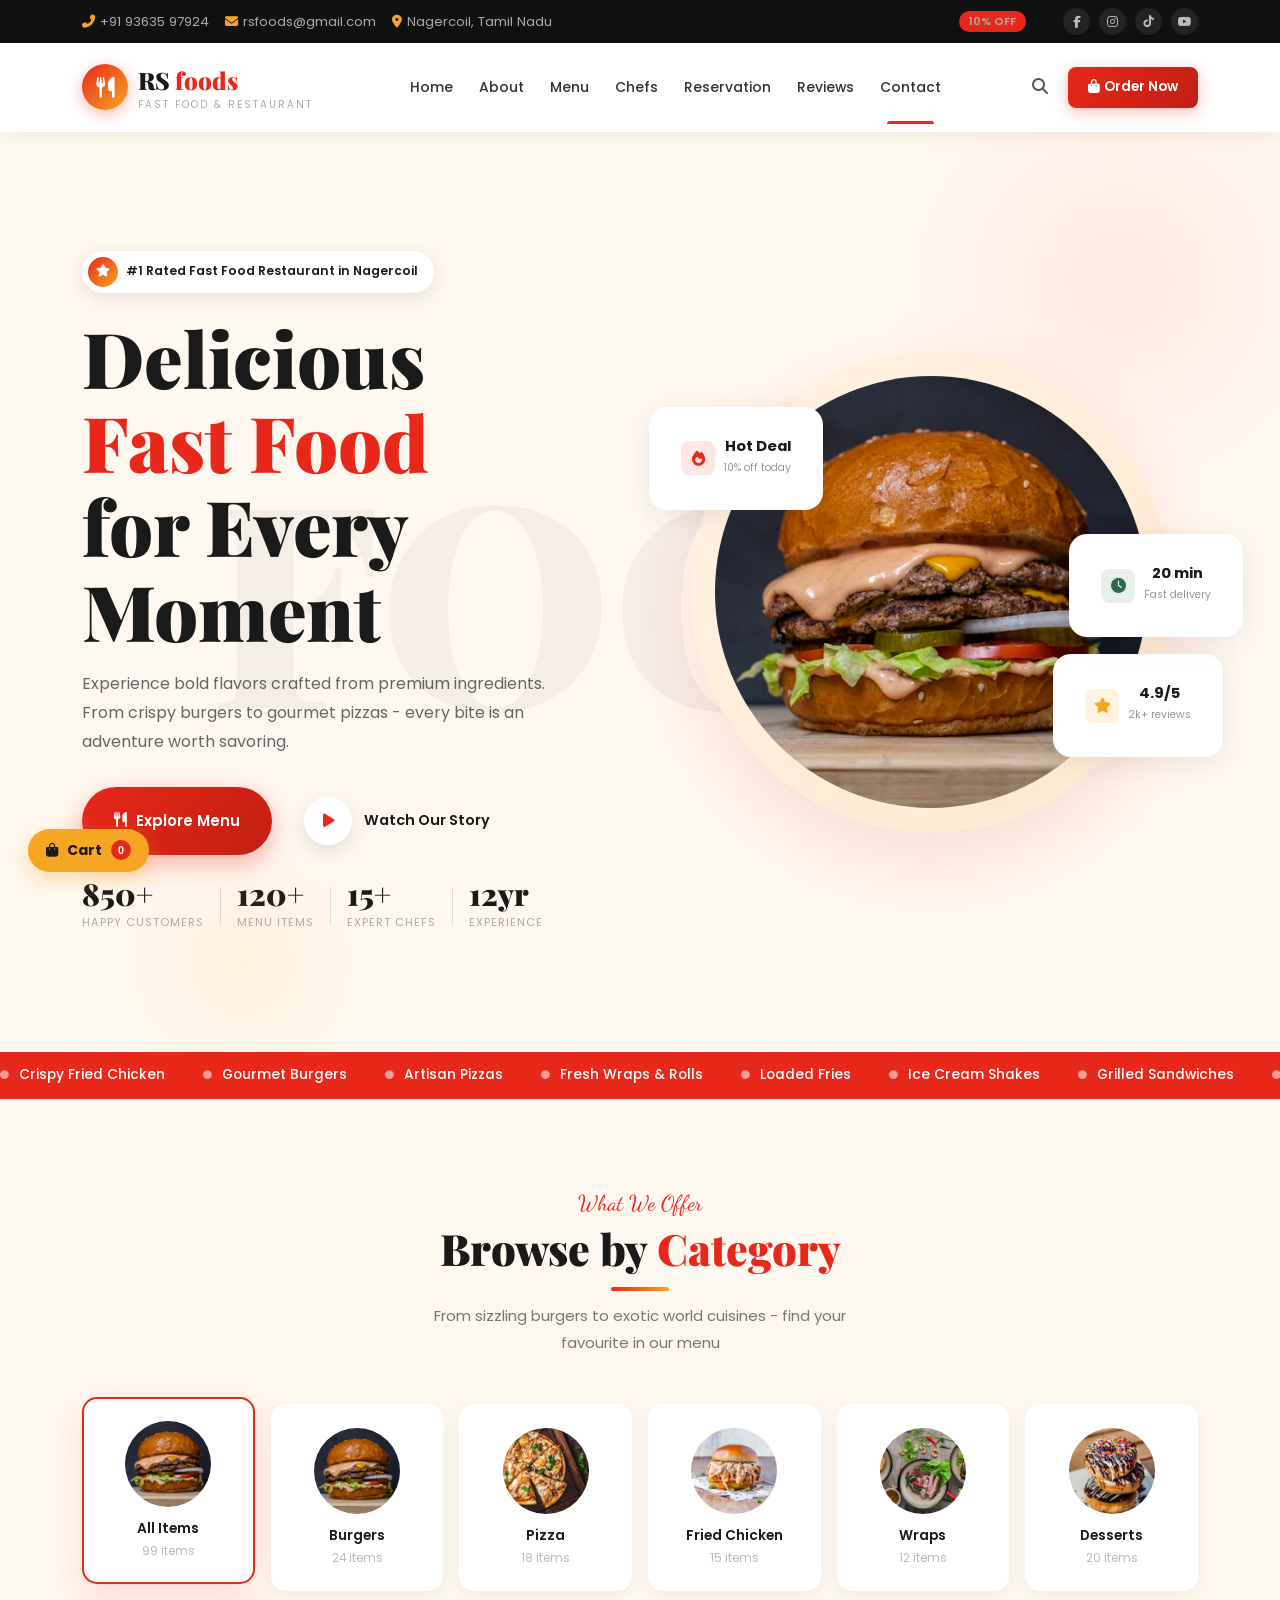
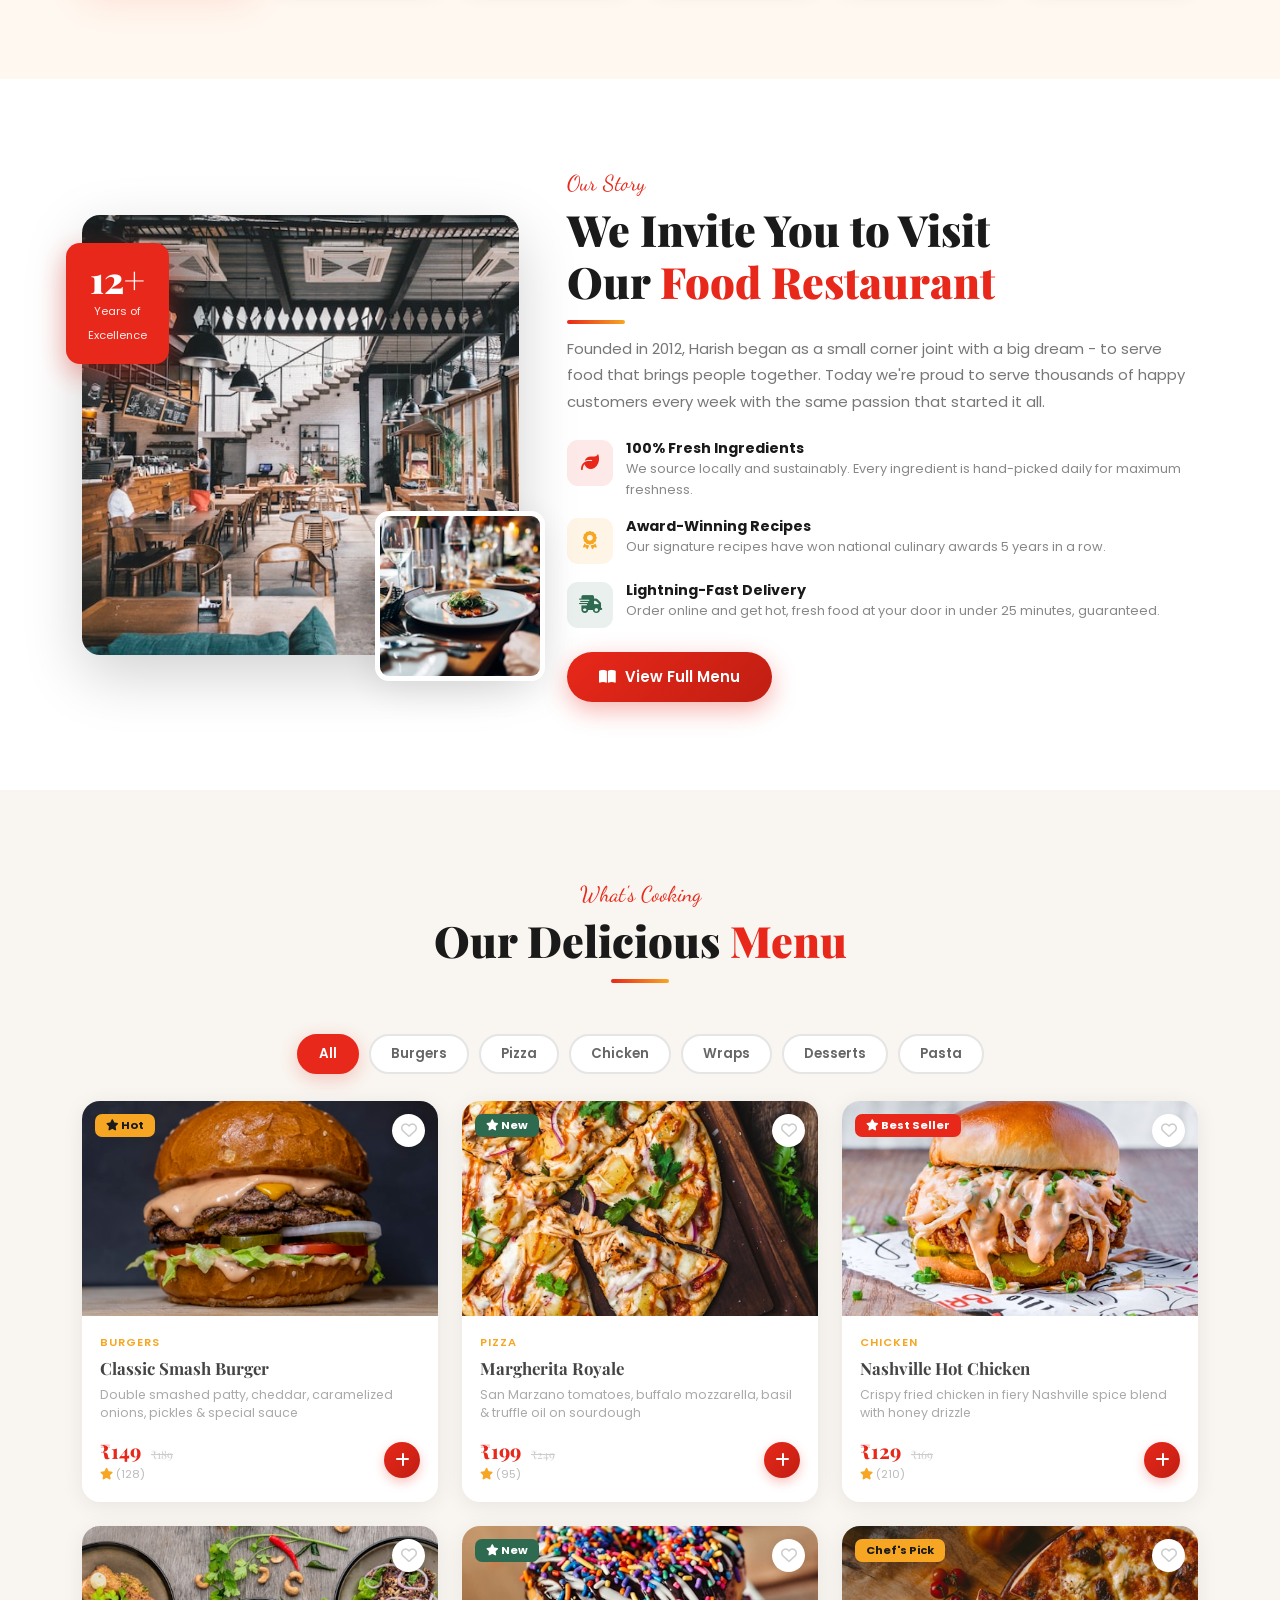
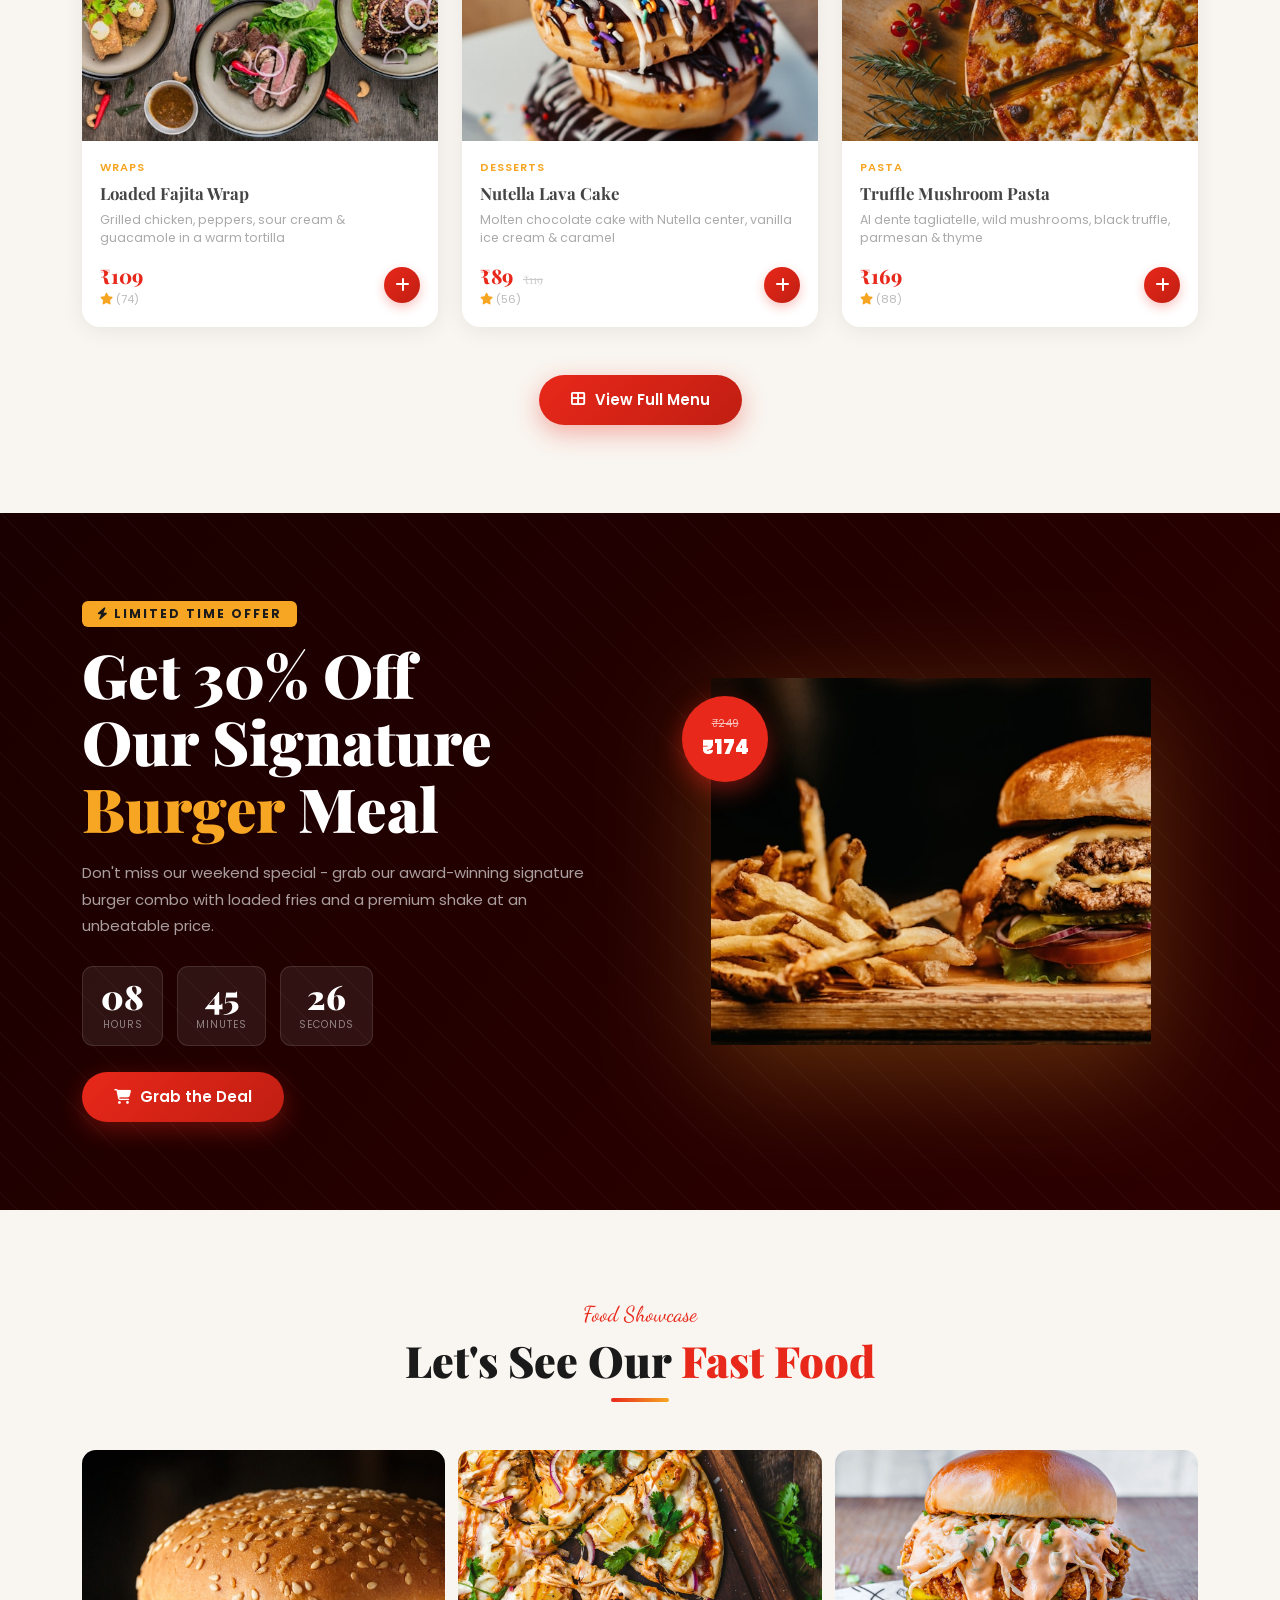
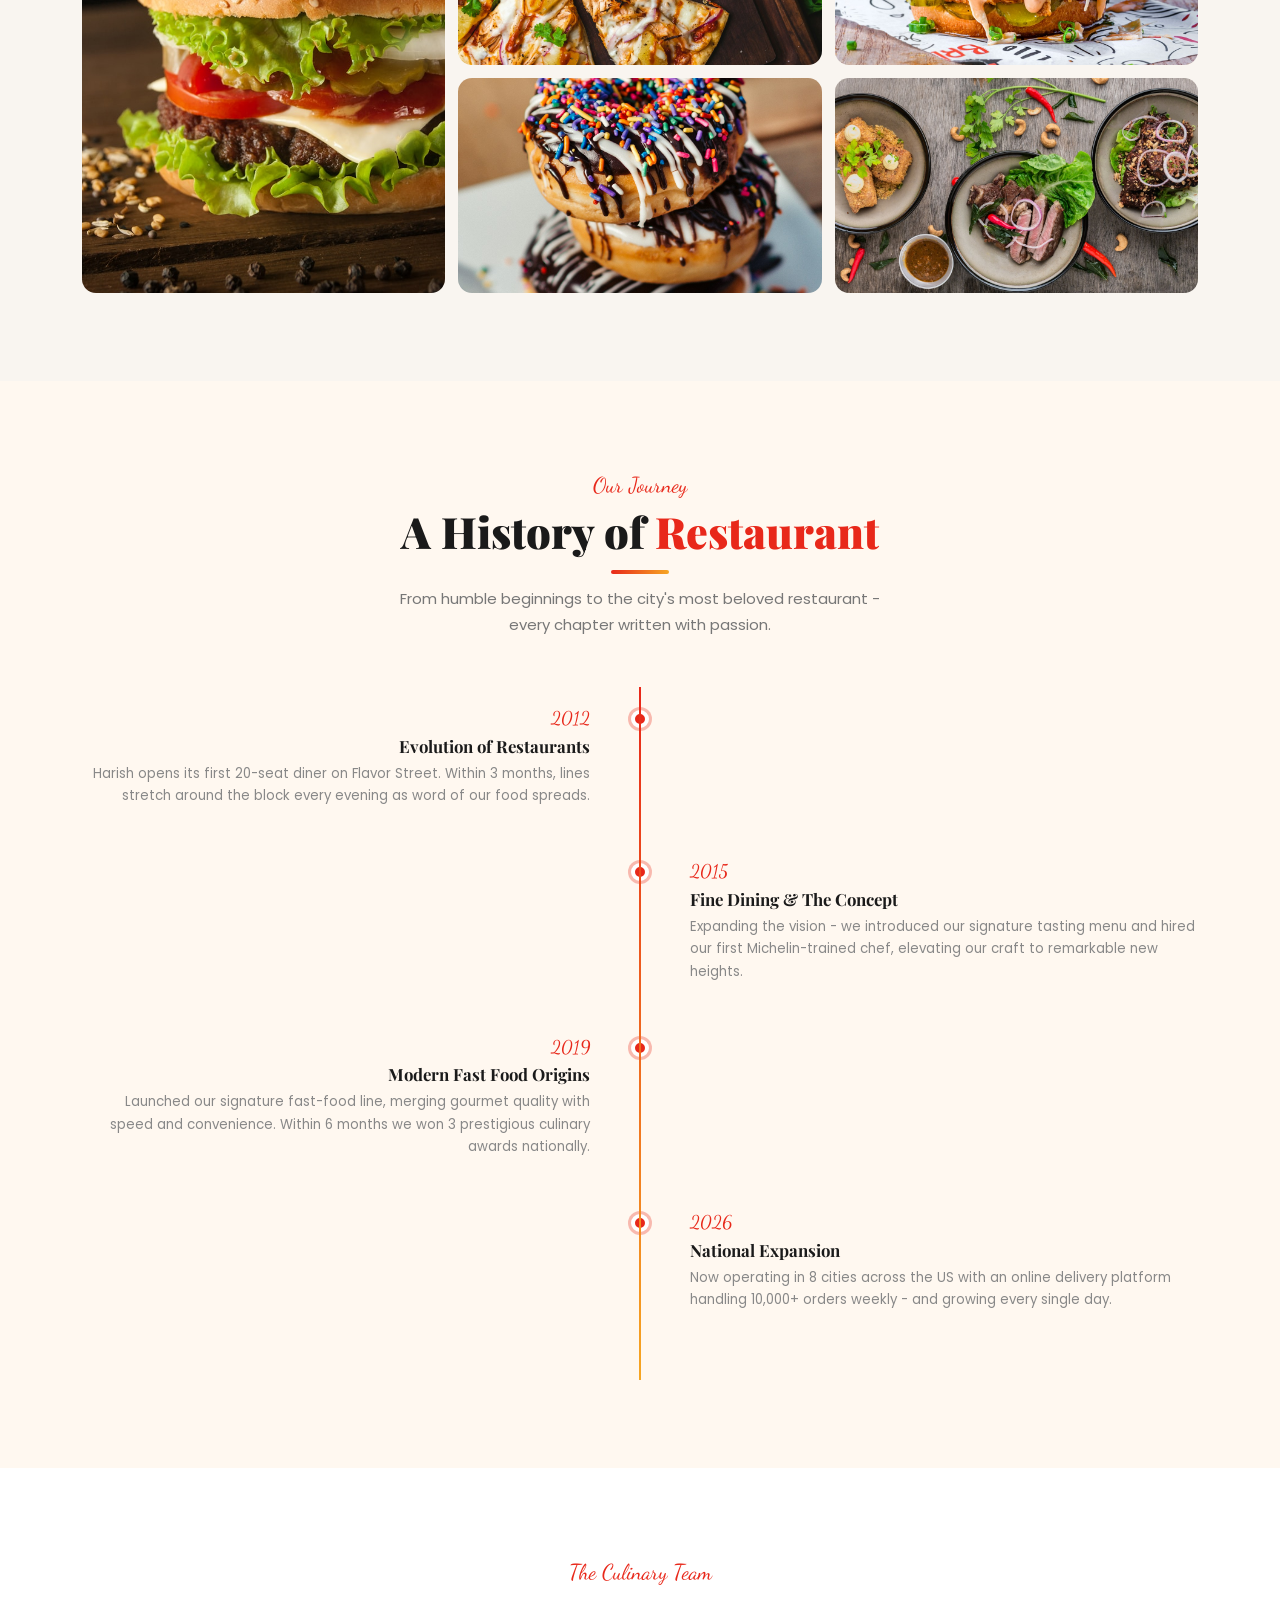
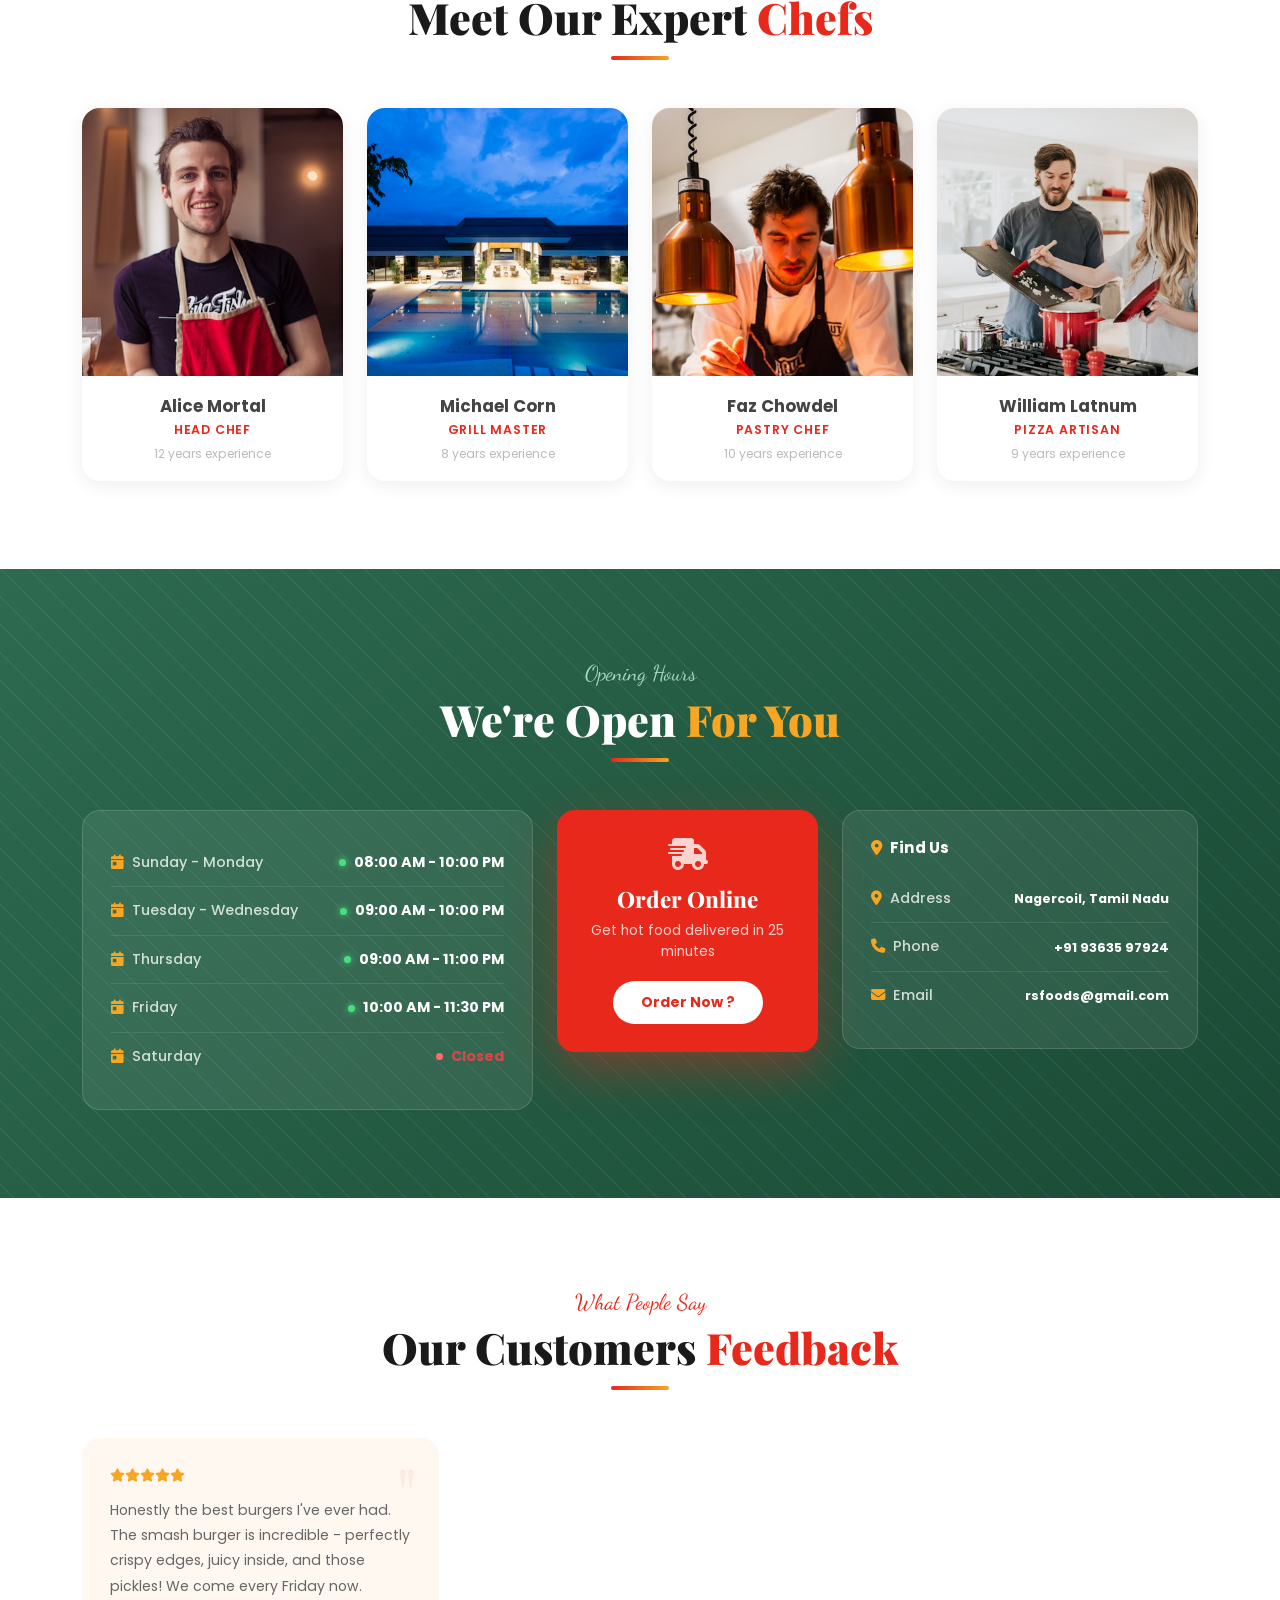
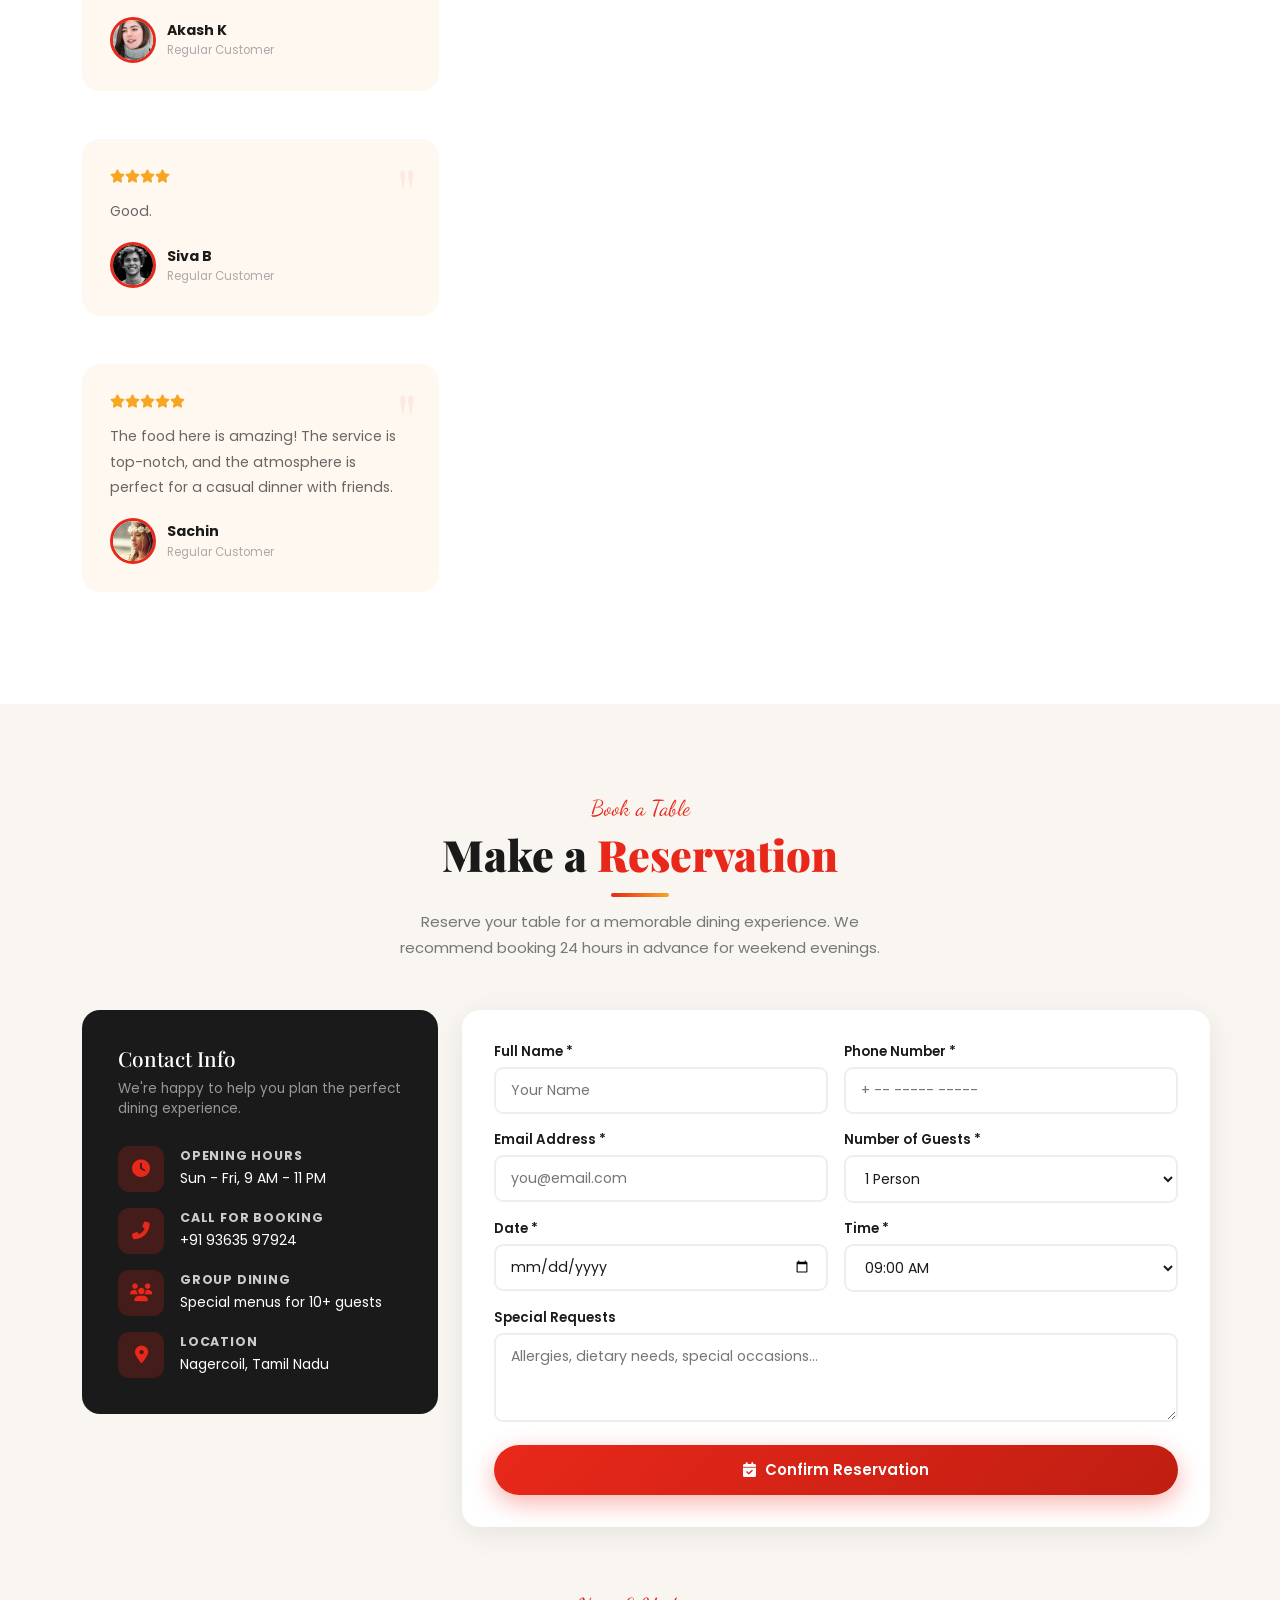
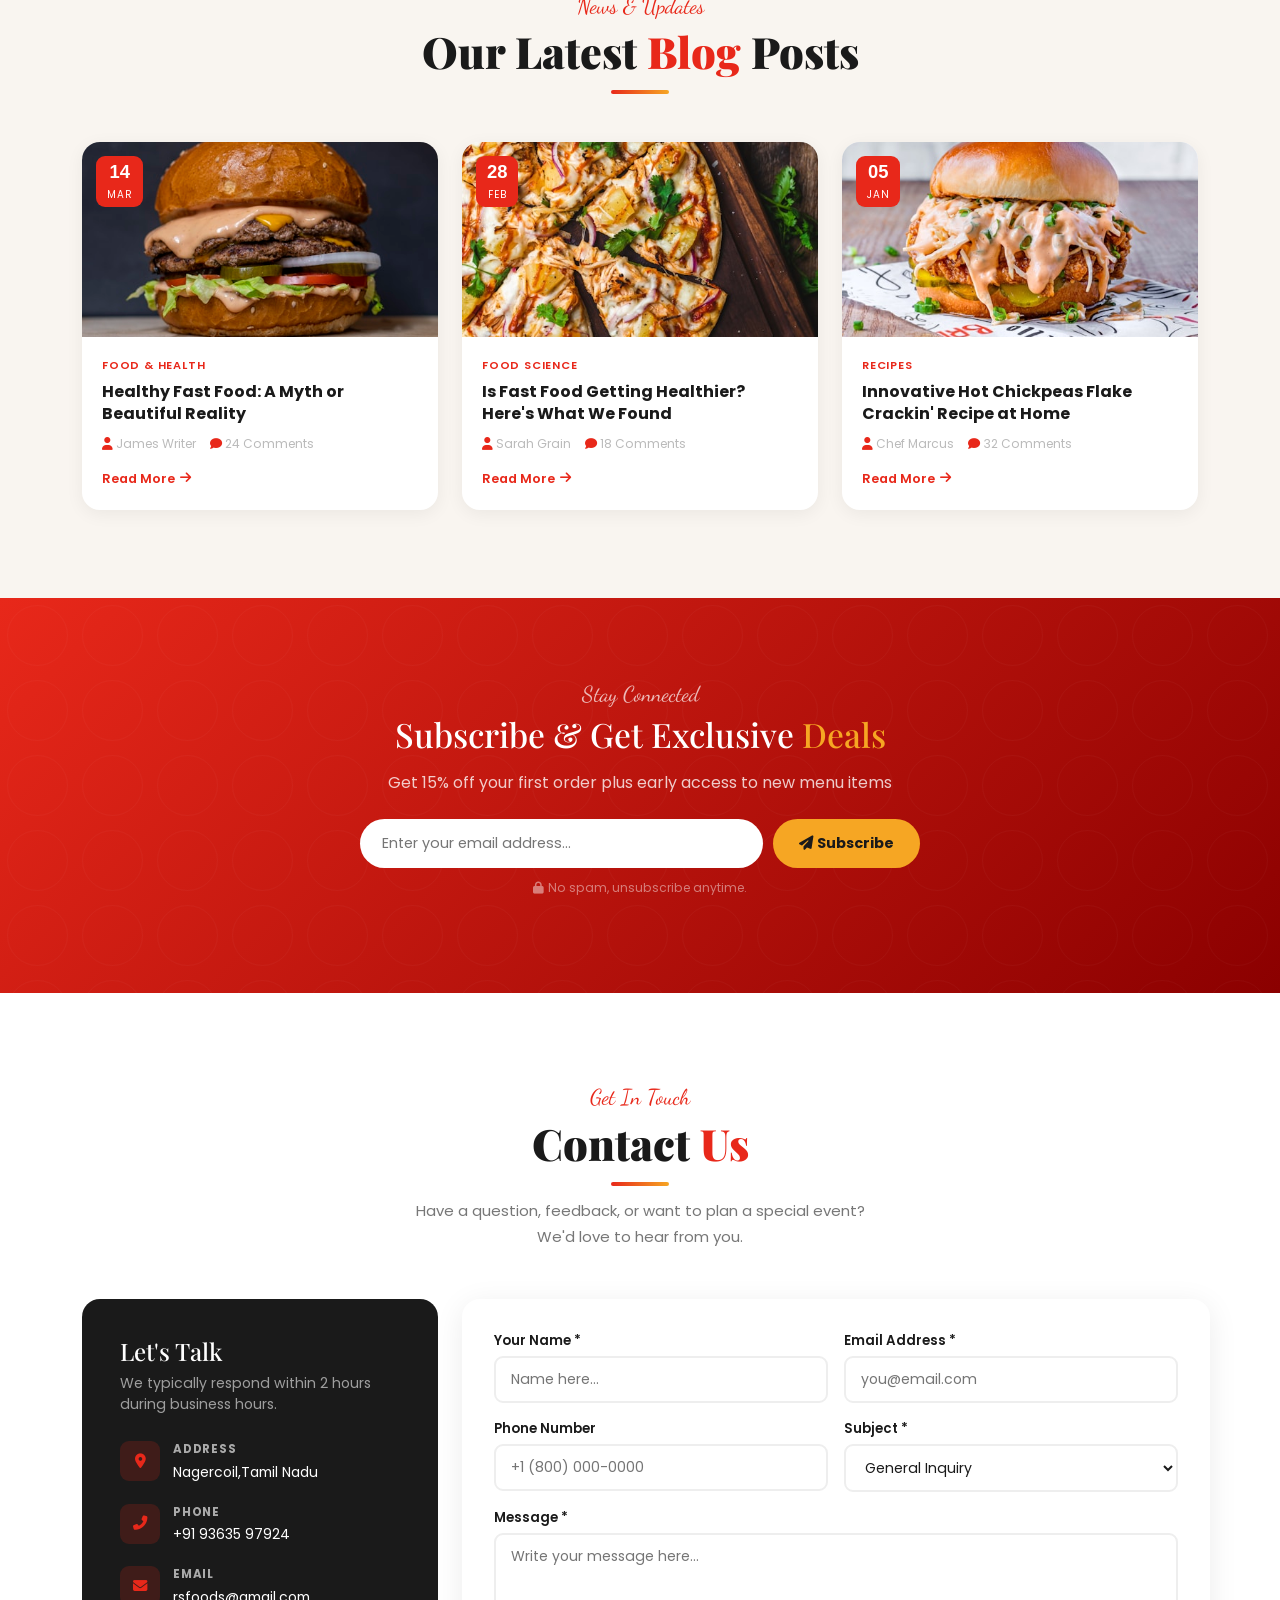
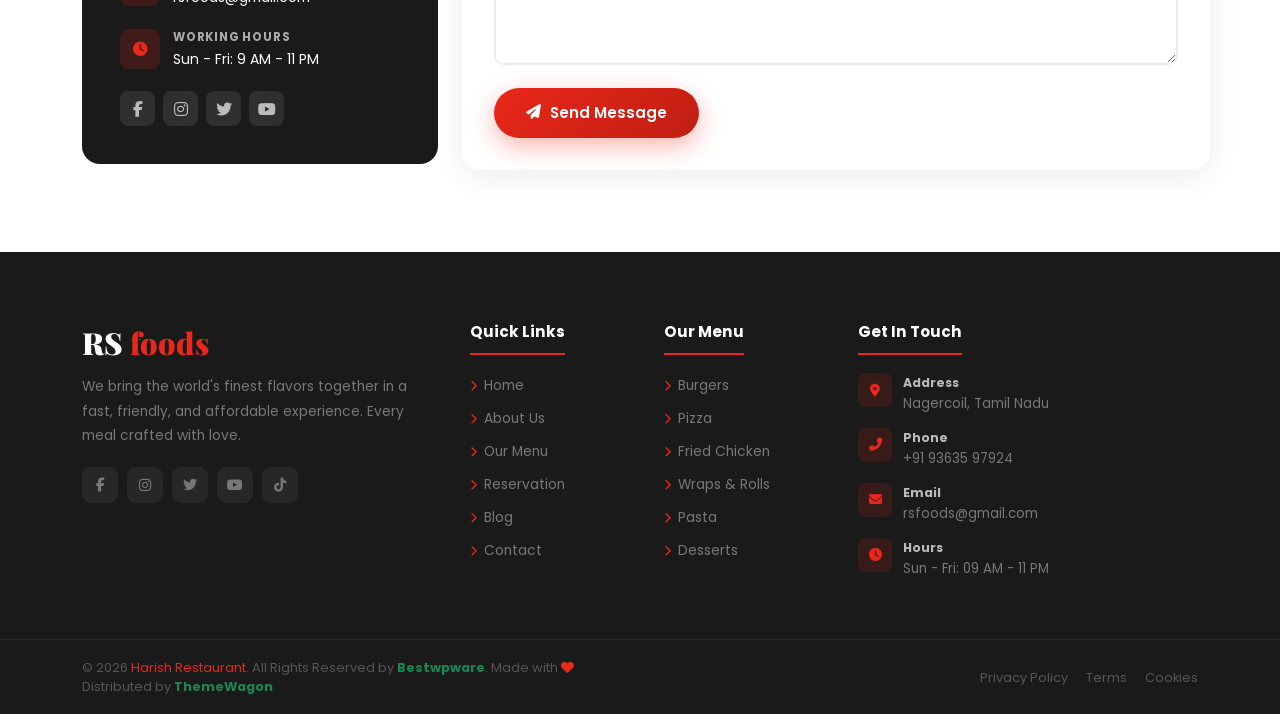
==== commit 91c241c6: "Fix GitHub Pages deployment" ====
--- a/rsfoods/index.html
+++ b/rsfoods/index.html
@@ -6,12 +6,12 @@
       <meta name="viewport" content="width=device-width, initial-scale=1">
       <meta name="author" content="Harish">
       <meta name="description" content="Harish - Fast Food & Restaurant HTML Template">
-      <title>Harish - Fast Food & Restaurant HTML Template</title>
+      <title>RS Foods | Fast Food & Restaurant</title>
       <link href="https://fonts.googleapis.com/css2?family=Playfair+Display:wght@400;700;900&family=Poppins:wght@300;400;500;600;700&family=Dancing+Script:wght@700&display=swap" rel="stylesheet"/>
       <link href="css/bootstrap.min.css" rel="stylesheet"/>
       <link href="css/aos.css" rel="stylesheet"/>
       <link href="css/swiper-bundle.min.css" rel="stylesheet"/>
-      <link rel="stylesheet" href="css/all.min.css"/>
+      <link rel="stylesheet" href="https://cdnjs.cloudflare.com/ajax/libs/font-awesome/6.5.2/css/all.min.css"/>
       <link rel="stylesheet" href="css/magnific-popup.css"/>
       <link rel="stylesheet" href="css/style.css" />
    </head>
@@ -26,6 +26,12 @@
                </div>
                <div class="d-flex align-items-center gap-3">
                   <span class="ttag">10% OFF</span>
+                  <div class="tsoc">
+                     <a href="#"><i class="fab fa-facebook-f"></i></a>
+                     <a href="#"><i class="fab fa-instagram"></i></a>
+                     <a href="#"><i class="fab fa-tiktok"></i></a>
+                     <a href="#"><i class="fab fa-youtube"></i></a>
+                  </div>
                </div>
             </div>
          </div>
@@ -34,6 +40,7 @@
          <div class="container">
             <a class="navbar-brand" href="#">
                <div class="blogo">
+                  <div class="bico"><i class="fas fa-utensils"></i></div>
                   <div>
                      <div class="bname">RS<span> foods</span></div>
                      <div class="bsub">Fast Food & Restaurant</div>
@@ -48,11 +55,14 @@
                   <li class="nav-item"><a class="nav-link active" href="#hero">Home</a></li>
                   <li class="nav-item"><a class="nav-link" href="#about">About</a></li>
                   <li class="nav-item"><a class="nav-link" href="#menu">Menu</a></li>
+                  <li class="nav-item"><a class="nav-link" href="#chefs">Chefs</a></li>
                   <li class="nav-item"><a class="nav-link" href="#reservation">Reservation</a></li>
-                  <li class="nav-item"><a class="nav-link" href="#footer">Contact</a></li>
+                  <li class="nav-item"><a class="nav-link" href="#testimonials">Reviews</a></li>
+                  <li class="nav-item"><a class="nav-link" href="#contact-section">Contact</a></li>
                </ul>
                <div class="d-flex align-items-center gap-1">
-                  <a href="#menu" class="nav-link nav-cta"></i>Order Now</a>
+                  <button type="button" id="navSearchBtn" aria-label="Search the menu"><i class="fas fa-search"></i></button>
+                  <a href="#menu" class="nav-link nav-cta"><i class="fas fa-shopping-bag me-1"></i>Order Now</a>
                </div>
             </div>
          </div>
@@ -99,6 +109,9 @@
             </div>
          </div>
       </div>
+      <!-- ============================================================
+         HERO
+         ============================================================ -->
       <section id="hero">
          <div class="hs hs1"></div>
          <div class="hs hs2"></div>
@@ -107,12 +120,17 @@
             <div class="row align-items-center g-5" style="min-height:88vh;">
                <div class="col-lg-6">
                   <div class="hbadge">
+                     <div class="hbi"><i class="fas fa-star"></i></div>
                      <span>#1 Rated Fast Food Restaurant in Nagercoil</span>
                   </div>
                   <h1 class="htitle">Delicious <span class="hl">Fast Food</span><br/>for Every Moment</h1>
                   <p class="hdesc">Experience bold flavors crafted from premium ingredients. From crispy burgers to gourmet pizzas - every bite is an adventure worth savoring.</p>
                   <div class="d-flex flex-wrap gap-3 mb-2">
-                     <a href="#menu" class="btn-red">Explore Menu</a>
+                     <a href="#menu" class="btn-red"><i class="fas fa-utensils"></i>Explore Menu</a>
+					 <a href="https://www.youtube.com/watch?v=RXv_uIN6e-Y" class="magnific_popup btn-play popup-youtube">
+						<div class="pico"><i class="fas fa-play"></i></div>
+						<span>Watch Our Story</span>
+					 </a>
                   </div>
                   <div class="hstats d-flex gap-3 flex-wrap mt-4">
                      <div class="hstat"><span class="snum">850<em>+</em></span><small>Happy Customers</small></div>
@@ -127,15 +145,18 @@
                <div class="col-lg-6">
                   <div style="position:relative;text-align:center;">
                      <div class="hcircle">
-                        <img src="img/category/2.jpg" alt="Burger"/>
+                        <img src="img/banner-img.jpg" alt="Burger"/>
                      </div>
                      <div class="fcard fc1">
+                        <div class="fcoi r"><i class="fas fa-fire"></i></div>
                         <div><span class="fcnum">Hot Deal</span><span class="fcsm">10% off today</span></div>
                      </div>
                      <div class="fcard fc2">
+                        <div class="fcoi y"><i class="fas fa-star"></i></div>
                         <div><span class="fcnum">4.9/5</span><span class="fcsm">2k+ reviews</span></div>
                      </div>
                      <div class="fcard fc3">
+                        <div class="fcoi g"><i class="fas fa-clock"></i></div>
                         <div><span class="fcnum">20 min</span><span class="fcsm">Fast delivery</span></div>
                      </div>
                   </div>
@@ -145,22 +166,76 @@
       </section>
       <div class="mqsec">
          <div class="mqtrack">
-            <div class="mqitem">Crispy Fried Chicken</div>
-            <div class="mqitem">Gourmet Burgers</div>
-            <div class="mqitem">Artisan Pizzas</div>
-            <div class="mqitem">Fresh Wraps &amp; Rolls</div>
-            <div class="mqitem">Loaded Fries</div>
-            <div class="mqitem">Ice Cream Shakes</div>
-            <div class="mqitem">Grilled Sandwiches</div>
-            <div class="mqitem">Crispy Fried Chicken</div>
-            <div class="mqitem">Gourmet Burgers</div>
-            <div class="mqitem">Artisan Pizzas</div>
-            <div class="mqitem">Fresh Wraps &amp; Rolls</div>
-            <div class="mqitem">Loaded Fries</div>
-            <div class="mqitem">Ice Cream Shakes</div>
-            <div class="mqitem">Grilled Sandwiches</div>
+            <div class="mqitem"><i class="fas fa-circle"></i>Crispy Fried Chicken</div>
+            <div class="mqitem"><i class="fas fa-circle"></i>Gourmet Burgers</div>
+            <div class="mqitem"><i class="fas fa-circle"></i>Artisan Pizzas</div>
+            <div class="mqitem"><i class="fas fa-circle"></i>Fresh Wraps &amp; Rolls</div>
+            <div class="mqitem"><i class="fas fa-circle"></i>Loaded Fries</div>
+            <div class="mqitem"><i class="fas fa-circle"></i>Ice Cream Shakes</div>
+            <div class="mqitem"><i class="fas fa-circle"></i>Grilled Sandwiches</div>
+            <div class="mqitem"><i class="fas fa-circle"></i>Crispy Fried Chicken</div>
+            <div class="mqitem"><i class="fas fa-circle"></i>Gourmet Burgers</div>
+            <div class="mqitem"><i class="fas fa-circle"></i>Artisan Pizzas</div>
+            <div class="mqitem"><i class="fas fa-circle"></i>Fresh Wraps &amp; Rolls</div>
+            <div class="mqitem"><i class="fas fa-circle"></i>Loaded Fries</div>
+            <div class="mqitem"><i class="fas fa-circle"></i>Ice Cream Shakes</div>
+            <div class="mqitem"><i class="fas fa-circle"></i>Grilled Sandwiches</div>
          </div>
       </div>
+      <section id="category">
+         <div class="container">
+            <div class="text-center mb-5" data-aos="fade-up">
+               <span class="slbl">What We Offer</span>
+               <h2 class="stitle">Browse by <span>Category</span></h2>
+               <div class="sline"></div>
+               <p class="sdesc mx-auto" style="max-width:480px;">From sizzling burgers to exotic world cuisines - find your favourite in our menu</p>
+            </div>
+            <div class="row g-3 justify-content-center">
+               <div class="col-6 col-sm-4 col-md-3 col-lg-2" data-aos="zoom-in" data-aos-delay="0">
+                  <div class="catcard active" data-filter="all">
+                     <img class="catimg" src="img/category/1.jpg" alt=""/>
+                     <div class="catnm">All Items</div>
+                     <div class="catct">99 items</div>
+                  </div>
+               </div>
+               <div class="col-6 col-sm-4 col-md-3 col-lg-2" data-aos="zoom-in" data-aos-delay="70">
+                  <div class="catcard" data-filter="burgers">
+                     <img class="catimg" src="img/category/2.jpg" alt=""/>
+                     <div class="catnm">Burgers</div>
+                     <div class="catct">24 items</div>
+                  </div>
+               </div>
+               <div class="col-6 col-sm-4 col-md-3 col-lg-2" data-aos="zoom-in" data-aos-delay="140">
+                  <div class="catcard" data-filter="pizza">
+                     <img class="catimg" src="img/category/3.jpg" alt=""/>
+                     <div class="catnm">Pizza</div>
+                     <div class="catct">18 items</div>
+                  </div>
+               </div>
+               <div class="col-6 col-sm-4 col-md-3 col-lg-2" data-aos="zoom-in" data-aos-delay="210">
+                  <div class="catcard" data-filter="chicken">
+                     <img class="catimg" src="img/category/4.jpg" alt=""/>
+                     <div class="catnm">Fried Chicken</div>
+                     <div class="catct">15 items</div>
+                  </div>
+               </div>
+               <div class="col-6 col-sm-4 col-md-3 col-lg-2" data-aos="zoom-in" data-aos-delay="280">
+                  <div class="catcard" data-filter="wraps">
+                     <img class="catimg" src="img/category/5.jpg" alt=""/>
+                     <div class="catnm">Wraps</div>
+                     <div class="catct">12 items</div>
+                  </div>
+               </div>
+               <div class="col-6 col-sm-4 col-md-3 col-lg-2" data-aos="zoom-in" data-aos-delay="350">
+                  <div class="catcard" data-filter="desserts">
+                     <img class="catimg" src="img/category/6.jpg" alt=""/>
+                     <div class="catnm">Desserts</div>
+                     <div class="catct">20 items</div>
+                  </div>
+               </div>
+            </div>
+         </div>
+      </section>
       <section id="about">
          <div class="container">
             <div class="row align-items-center g-5">
@@ -178,25 +253,28 @@
                   <p class="sdesc mb-4">Founded in 2012, Harish began as a small corner joint with a big dream - to serve food that brings people together. Today we're proud to serve thousands of happy customers every week with the same passion that started it all.</p>
                   <div class="mb-4">
                      <div class="fti">
+                        <div class="ftico r"><i class="fas fa-leaf"></i></div>
                         <div>
                            <h6>100% Fresh Ingredients</h6>
                            <p>We source locally and sustainably. Every ingredient is hand-picked daily for maximum freshness.</p>
                         </div>
                      </div>
                      <div class="fti">
+                        <div class="ftico y"><i class="fas fa-award"></i></div>
                         <div>
                            <h6>Award-Winning Recipes</h6>
                            <p>Our signature recipes have won national culinary awards 5 years in a row.</p>
                         </div>
                      </div>
                      <div class="fti">
+                        <div class="ftico g"><i class="fas fa-shipping-fast"></i></div>
                         <div>
                            <h6>Lightning-Fast Delivery</h6>
                            <p>Order online and get hot, fresh food at your door in under 25 minutes, guaranteed.</p>
                         </div>
                      </div>
                   </div>
-                  <a href="#menu" class="btn-red">View Full Menu</a>
+                  <a href="#menu" class="btn-red"><i class="fas fa-book-open"></i>View Full Menu</a>
                </div>
             </div>
          </div>
@@ -207,6 +285,16 @@
                <span class="slbl">What's Cooking</span>
                <h2 class="stitle">Our Delicious <span>Menu</span></h2>
                <div class="sline"></div>
+            </div>
+            <!-- FIX 3 � filter buttons -->
+            <div class="text-center mb-4" data-aos="fade-up">
+               <button class="filtbtn active" data-f="all">All</button>
+               <button class="filtbtn" data-f="burgers">Burgers</button>
+               <button class="filtbtn" data-f="pizza">Pizza</button>
+               <button class="filtbtn" data-f="chicken">Chicken</button>
+               <button class="filtbtn" data-f="wraps">Wraps</button>
+               <button class="filtbtn" data-f="desserts">Desserts</button>
+               <button class="filtbtn" data-f="pasta">Pasta</button>
             </div>
             <div class="row g-4" id="mgrid">
                <div class="col-sm-6 col-lg-4 mwrap" data-c="burgers" data-aos="fade-up">
@@ -221,7 +309,8 @@
                      data-tags="Spicy,Bestseller,Beef">
                      <div class="mimg">
                         <img src="img/menu/1.jpg" alt="Smash Burger"/>
-                        <div class="mbdg hot">Hot</div>
+                        <div class="mbdg hot"><i class="fas fa-star"></i> Hot</div>
+                        <div class="mhrt"><i class="far fa-heart"></i></div>
                      </div>
                      <div class="mbody">
                         <div class="mcat">Burgers</div>
@@ -230,7 +319,9 @@
                         <div class="mfoot">
                            <div>
                               <div class="mprice">₹149 <small>₹189</small></div>
+                              <div class="mstars"><i class="fas fa-star"></i> <span style="color:#bbb;font-size:.7rem;">(128)</span></div>
                            </div>
+                           <button class="madd" title="View Details"><i class="fas fa-plus"></i></button>
                         </div>
                      </div>
                   </div>
@@ -247,7 +338,8 @@
                      data-tags="Vegetarian,New,Italian">
                      <div class="mimg">
                         <img src="img/menu/2.jpg" alt="Pizza"/>
-                        <div class="mbdg new">New</div>
+                        <div class="mbdg new"><i class="fas fa-star"></i> New</div>
+                        <div class="mhrt"><i class="far fa-heart"></i></div>
                      </div>
                      <div class="mbody">
                         <div class="mcat">Pizza</div>
@@ -256,11 +348,14 @@
                         <div class="mfoot">
                            <div>
                               <div class="mprice">₹199 <small>₹249</small></div>
-                              </div>
-                        </div>
-                     </div>
-                  </div>
-               </div>
+                              <div class="mstars"><i class="fas fa-star"></i> <span style="color:#bbb;font-size:.7rem;">(95)</span></div>
+                           </div>
+                           <button class="madd" title="View Details"><i class="fas fa-plus"></i></button>
+                        </div>
+                     </div>
+                  </div>
+               </div>
+               <!-- CARD 3: Chicken -->
                <div class="col-sm-6 col-lg-4 mwrap" data-c="chicken" data-aos="fade-up" data-aos-delay="160">
                   <div class="mcard"
                      data-img="img/menu/3.jpg"
@@ -273,7 +368,8 @@
                      data-tags="Spicy,Bestseller,Crispy">
                      <div class="mimg">
                         <img src="img/menu/3.jpg" alt="Chicken"/>
-                        <div class="mbdg">Best Seller</div>
+                        <div class="mbdg"><i class="fas fa-star"></i> Best Seller</div>
+                        <div class="mhrt"><i class="far fa-heart"></i></div>
                      </div>
                      <div class="mbody">
                         <div class="mcat">Chicken</div>
@@ -282,11 +378,14 @@
                         <div class="mfoot">
                            <div>
                               <div class="mprice">₹129 <small>₹169</small></div>
+                              <div class="mstars"><i class="fas fa-star"></i> <span style="color:#bbb;font-size:.7rem;">(210)</span></div>
                            </div>
-                        </div>
-                     </div>
-                  </div>
-               </div>
+                           <button class="madd" title="View Details"><i class="fas fa-plus"></i></button>
+                        </div>
+                     </div>
+                  </div>
+               </div>
+               <!-- CARD 4: Wraps -->
                <div class="col-sm-6 col-lg-4 mwrap" data-c="wraps" data-aos="fade-up">
                   <div class="mcard"
                      data-img="img/menu/4.jpg"
@@ -299,6 +398,7 @@
                      data-tags="Grilled,Fresh,Mexican">
                      <div class="mimg">
                         <img src="img/menu/4.jpg" alt="Wrap"/>
+                        <div class="mhrt"><i class="far fa-heart"></i></div>
                      </div>
                      <div class="mbody">
                         <div class="mcat">Wraps</div>
@@ -309,10 +409,12 @@
                               <div class="mprice">₹109</div>
                               <div class="mstars"><i class="fas fa-star"></i> <span style="color:#bbb;font-size:.7rem;">(74)</span></div>
                            </div>
-                        </div>
-                     </div>
-                  </div>
-               </div>
+                           <button class="madd" title="View Details"><i class="fas fa-plus"></i></button>
+                        </div>
+                     </div>
+                  </div>
+               </div>
+               <!-- CARD 5: Desserts -->
                <div class="col-sm-6 col-lg-4 mwrap" data-c="desserts" data-aos="fade-up" data-aos-delay="80">
                   <div class="mcard"
                      data-img="img/menu/5.jpg"
@@ -325,7 +427,8 @@
                      data-tags="Sweet,New,Chocolate">
                      <div class="mimg">
                         <img src="img/menu/5.jpg" alt="Lava Cake"/>
-                        <div class="mbdg new">New</div>
+                        <div class="mbdg new"><i class="fas fa-star"></i> New</div>
+                        <div class="mhrt"><i class="far fa-heart"></i></div>
                      </div>
                      <div class="mbody">
                         <div class="mcat">Desserts</div>
@@ -334,11 +437,14 @@
                         <div class="mfoot">
                            <div>
                               <div class="mprice">₹89 <small>₹119</small></div>
+                              <div class="mstars"><i class="fas fa-star"></i> <span style="color:#bbb;font-size:.7rem;">(56)</span></div>
                            </div>
-                        </div>
-                     </div>
-                  </div>
-               </div>
+                           <button class="madd" title="View Details"><i class="fas fa-plus"></i></button>
+                        </div>
+                     </div>
+                  </div>
+               </div>
+               <!-- CARD 6: Pasta -->
                <div class="col-sm-6 col-lg-4 mwrap" data-c="pasta" data-aos="fade-up" data-aos-delay="160">
                   <div class="mcard"
                      data-img="img/menu/6.jpg"
@@ -352,6 +458,7 @@
                      <div class="mimg">
                         <img src="img/menu/6.jpg" alt="Pasta"/>
                         <div class="mbdg hot">Chef's Pick</div>
+                        <div class="mhrt"><i class="far fa-heart"></i></div>
                      </div>
                      <div class="mbody">
                         <div class="mcat">Pasta</div>
@@ -368,70 +475,63 @@
                   </div>
                </div>
             </div>
-         </div>
-      </section>
+            <!-- end #mgrid -->
+            <div class="text-center mt-5"><a href="#" class="btn-red"><i class="fas fa-th-large"></i>View Full Menu</a></div>
+         </div>
+      </section>
+
+
+      <!-- ============================================================
+         FIX 4 � MENU DETAIL POPUP MODAL
+         ============================================================ -->
+      <div id="menuPop">
+         <div class="mpbox">
+            <button class="mpclose" id="mpClose"><i class="fas fa-times"></i></button>
+            <div class="mpimg"><img id="mpImg" src="" alt=""/></div>
+            <div class="mpbody">
+               <div id="mpCat"></div>
+               <div id="mpTitle"></div>
+               <div id="mpStars"></div>
+               <div id="mpDesc"></div>
+               <div id="mpPrice"></div>
+               <div class="mpmeta" id="mpMeta"></div>
+               <div class="mpqty">
+                  <button class="mpqbtn" id="mpMinus">-</button>
+                  <span class="mpqnum" id="mpQnum">1</span>
+                  <button class="mpqbtn" id="mpPlus">+</button>
+                  <span style="font-size:.82rem;color:#aaa;margin-left:9px;">portion</span>
+               </div>
+               <div class="mptags" id="mpTags"></div>
+               <button class="mpaddcart" id="mpAddCart"><i class="fas fa-shopping-cart"></i>Add to Cart</button>
+            </div>
+         </div>
+      </div>
+      <!-- SPECIAL OFFER -->
       <section id="special">
-    <div class="spbg"></div>
-    <div class="container" style="position:relative;z-index:2;">
-        <div class="row align-items-center g-5">
-            <div class="col-lg-6" data-aos="fade-right">
-                <div class="sptag">Limited Time Offer</div>
-                <h2 class="sptitle">
-                    Get 30% Off<br>
-                    Our Signature<br>
-                    <span>Burger</span> Meal
-                </h2>
-                <p class="spdesc">Don't miss our weekend special - grab our award-winning signature burger combo with loaded fries and a premium shake at an unbeatable price.</p>
-                <div class="cdwrap">
-                    <div class="cditem">
-                        <span class="cdnum" id="cdH">08</span>
-                        <span class="cdlbl">Hours</span>
-                    </div>
-                    <div class="cditem">
-                        <span class="cdnum" id="cdM">35</span>
-                        <span class="cdlbl">Minutes</span>
-                    </div>
-                    <div class="cditem">
-                        <span class="cdnum" id="cdS">30</span>
-                        <span class="cdlbl">Seconds</span>
-                    </div>
-                </div>
-                <a href="#menu" class="btn-red">Grab the Deal</a>
-            </div>
-            <div class="col-lg-6" data-aos="fade-left">
-                <div class="spimgw">
-                    <div class="spglow"></div>
-                    <div class="sppbdg">
-                        <span class="old">₹249</span>
-                        <span class="np">₹174</span>
-                    </div>
-                    <img src="img/off-img.jpg" alt="Special Burger">
-                </div>
-            </div>
-        </div>
-    </div>
-</section>
-<script>
-      let totalSeconds = (8 * 60 * 60) + (35 * 60) + 30;
-    function updateCountdown() {
-        const hours = Math.floor(totalSeconds / 3600);
-        const minutes = Math.floor((totalSeconds % 3600) / 60);
-        const seconds = totalSeconds % 60;
-
-        document.getElementById("cdH").textContent = String(hours).padStart(2, "0");
-        document.getElementById("cdM").textContent = String(minutes).padStart(2, "0");
-        document.getElementById("cdS").textContent = String(seconds).padStart(2, "0");
-
-        if (totalSeconds > 0) {
-            totalSeconds--;
-        } else {
-            clearInterval(timer);
-        }
-    }
-
-    updateCountdown();
-    const timer = setInterval(updateCountdown, 1000);
-</script>
+         <div class="spbg"></div>
+         <div class="container" style="position:relative;z-index:2;">
+            <div class="row align-items-center g-5">
+               <div class="col-lg-6" data-aos="fade-right">
+                  <div class="sptag"><i class="fas fa-bolt me-1"></i>Limited Time Offer</div>
+                  <h2 class="sptitle">Get 30% Off<br/>Our Signature<br/><span>Burger</span> Meal</h2>
+                  <p class="spdesc">Don't miss our weekend special - grab our award-winning signature burger combo with loaded fries and a premium shake at an unbeatable price.</p>
+                  <div class="cdwrap">
+                     <div class="cditem"><span class="cdnum" id="cdH">08</span><span class="cdlbl">Hours</span></div>
+                     <div class="cditem"><span class="cdnum" id="cdM">45</span><span class="cdlbl">Minutes</span></div>
+                     <div class="cditem"><span class="cdnum" id="cdS">30</span><span class="cdlbl">Seconds</span></div>
+                  </div>
+                  <a href="#menu" class="btn-red"><i class="fas fa-shopping-cart"></i>Grab the Deal</a>
+               </div>
+               <div class="col-lg-6" data-aos="fade-left">
+                  <div class="spimgw">
+                     <div class="spglow"></div>
+                     <div class="sppbdg"><span class="old">₹249</span><span class="np">₹174</span></div>
+                     <img src="img/off-img.jpg" alt="Special Burger"/>
+                  </div>
+               </div>
+            </div>
+         </div>
+      </section>
       <section id="gallery">
          <div class="container">
             <div class="text-center mb-5" data-aos="fade-up">
@@ -446,7 +546,7 @@
                   data-gtitle="Gourmet Burgers"
                   data-gdesc="Our award-winning smash burgers, hand-crafted with 100% premium beef, aged cheddar and house-made sauces.">
                   <img src="img/portfolio/work1.jpg" alt="Burgers"/>
-                  <div class="gover"><span>Gourmet Burgers</span></div>
+                  <div class="gover"><span><i class="fas fa-expand-alt"></i> Gourmet Burgers</span></div>
                </div>
                <div class="gitem"
                   data-gi="1"
@@ -454,7 +554,7 @@
                   data-gtitle="Wood-Fired Pizza"
                   data-gdesc="Authentic Neapolitan-style pizzas fired at 900deg F in our wood-burning stone oven for the perfect char.">
                   <img src="img/portfolio/work2.jpg" alt="Pizza"/>
-                  <div class="gover"><span>Wood-Fired Pizza</span></div>
+                  <div class="gover"><span><i class="fas fa-expand-alt"></i> Wood-Fired Pizza</span></div>
                </div>
                <div class="gitem"
                   data-gi="2"
@@ -462,7 +562,7 @@
                   data-gtitle="Crispy Fried Chicken"
                   data-gdesc="Double-brined, hand-battered chicken fried to golden perfection using our 15-spice secret blend.">
                   <img src="img/portfolio/work3.jpg" alt="Chicken"/>
-                  <div class="gover"><span>Crispy Fried Chicken</span></div>
+                  <div class="gover"><span><i class="fas fa-expand-alt"></i> Crispy Fried Chicken</span></div>
                </div>
                <div class="gitem"
                   data-gi="3"
@@ -470,7 +570,7 @@
                   data-gtitle="Sweet Desserts"
                   data-gdesc="Handcrafted desserts - from molten lava cakes to artisan ice cream sundaes and seasonal pastries.">
                   <img src="img/portfolio/work4.jpg" alt="Desserts"/>
-                  <div class="gover"><span>Sweet Desserts</span></div>
+                  <div class="gover"><span><i class="fas fa-expand-alt"></i> Sweet Desserts</span></div>
                </div>
                <div class="gitem"
                   data-gi="4"
@@ -478,7 +578,7 @@
                   data-gtitle="Fresh Wraps &amp; Rolls"
                   data-gdesc="Loaded fresh wraps packed with grilled proteins, crunchy vegetables and our house-made sauces.">
                   <img src="img/portfolio/work5.jpg" alt="Wraps"/>
-                  <div class="gover"><span>Fresh Wraps &amp; Rolls</span></div>
+                  <div class="gover"><span><i class="fas fa-expand-alt"></i> Fresh Wraps &amp; Rolls</span></div>
                </div>
             </div>
          </div>
@@ -497,6 +597,276 @@
             </div>
          </div>
       </div>
+      <section id="history">
+         <div class="container">
+            <div class="text-center mb-5" data-aos="fade-up">
+               <span class="slbl">Our Journey</span>
+               <h2 class="stitle">A History of <span>Restaurant</span></h2>
+               <div class="sline"></div>
+               <p class="sdesc mx-auto" style="max-width:480px;">From humble beginnings to the city's most beloved restaurant - every chapter written with passion.</p>
+            </div>
+            <div class="timeline" data-aos="fade-up">
+               <div class="tli">
+                  <div class="tl-left">
+                     <div class="tlyear">2012</div>
+                     <h5>Evolution of Restaurants</h5>
+                     <p>Harish opens its first 20-seat diner on Flavor Street. Within 3 months, lines stretch around the block every evening as word of our food spreads.</p>
+                  </div>
+                  <div class="tl-center">
+                     <div class="tldot"></div>
+                  </div>
+                  <div class="tl-right">
+                     <div class="tlyear">2012</div>
+                     <h5>Evolution of Restaurants</h5>
+                     <p>Harish opens its first 20-seat diner on Flavor Street. Within 3 months, lines stretch around the block every evening as word of our food spreads.</p>
+                  </div>
+               </div>
+               <div class="tli">
+                  <div class="tl-left">
+                     <div class="tlyear">2015</div>
+                     <h5>Fine Dining &amp; The Concept</h5>
+                     <p>Expanding the vision - we introduced our signature tasting menu and hired our first Michelin-trained chef, elevating our craft to remarkable new heights.</p>
+                  </div>
+                  <div class="tl-center">
+                     <div class="tldot"></div>
+                  </div>
+                  <div class="tl-right">
+                     <div class="tlyear">2015</div>
+                     <h5>Fine Dining &amp; The Concept</h5>
+                     <p>Expanding the vision - we introduced our signature tasting menu and hired our first Michelin-trained chef, elevating our craft to remarkable new heights.</p>
+                  </div>
+               </div>
+               <div class="tli">
+                  <div class="tl-left">
+                     <div class="tlyear">2019</div>
+                     <h5>Modern Fast Food Origins</h5>
+                     <p>Launched our signature fast-food line, merging gourmet quality with speed and convenience. Within 6 months we won 3 prestigious culinary awards nationally.</p>
+                  </div>
+                  <div class="tl-center">
+                     <div class="tldot"></div>
+                  </div>
+                  <div class="tl-right">
+                     <div class="tlyear">2019</div>
+                     <h5>Modern Fast Food Origins</h5>
+                     <p>Launched our signature fast-food line, merging gourmet quality with speed and convenience. Within 6 months we won 3 prestigious culinary awards nationally.</p>
+                  </div>
+               </div>
+               <div class="tli">
+                  <div class="tl-left">
+                     <div class="tlyear">2026</div>
+                     <h5>National Expansion</h5>
+                     <p>Now operating in 8 cities across the US with an online delivery platform handling 10,000+ orders weekly - and growing every single day.</p>
+                  </div>
+                  <div class="tl-center">
+                     <div class="tldot"></div>
+                  </div>
+                  <div class="tl-right">
+                     <div class="tlyear">2026</div>
+                     <h5>National Expansion</h5>
+                     <p>Now operating in 8 cities across the US with an online delivery platform handling 10,000+ orders weekly - and growing every single day.</p>
+                  </div>
+               </div>
+            </div>
+         </div>
+      </section>
+      <section id="chefs">
+         <div class="container">
+            <div class="text-center mb-5" data-aos="fade-up">
+               <span class="slbl">The Culinary Team</span>
+               <h2 class="stitle">Meet Our Expert <span>Chefs</span></h2>
+               <div class="sline"></div>
+            </div>
+            <div class="row g-4">
+               <div class="col-sm-6 col-lg-3" data-aos="fade-up" data-aos-delay="0">
+                  <div class="chcard">
+                     <div class="chimg">
+                        <img src="img/chefs/1.jpg" alt=""/>
+                        <div class="chsoc"><a href="#"><i class="fab fa-instagram"></i></a><a href="#"><i class="fab fa-facebook-f"></i></a><a href="#"><i class="fab fa-twitter"></i></a></div>
+                     </div>
+                     <div class="chbody">
+                        <div class="chnm">Alice Mortal</div>
+                        <div class="chrole">Head Chef</div>
+                        <div class="chexp">12 years experience</div>
+                     </div>
+                  </div>
+               </div>
+               <div class="col-sm-6 col-lg-3" data-aos="fade-up" data-aos-delay="80">
+                  <div class="chcard">
+                     <div class="chimg">
+                        <img src="img/chefs/2.jpg" alt=""/>
+                        <div class="chsoc"><a href="#"><i class="fab fa-instagram"></i></a><a href="#"><i class="fab fa-facebook-f"></i></a><a href="#"><i class="fab fa-twitter"></i></a></div>
+                     </div>
+                     <div class="chbody">
+                        <div class="chnm">Michael Corn</div>
+                        <div class="chrole">Grill Master</div>
+                        <div class="chexp">8 years experience</div>
+                     </div>
+                  </div>
+               </div>
+               <div class="col-sm-6 col-lg-3" data-aos="fade-up" data-aos-delay="160">
+                  <div class="chcard">
+                     <div class="chimg">
+                        <img src="img/chefs/3.jpg" alt=""/>
+                        <div class="chsoc"><a href="#"><i class="fab fa-instagram"></i></a><a href="#"><i class="fab fa-facebook-f"></i></a><a href="#"><i class="fab fa-twitter"></i></a></div>
+                     </div>
+                     <div class="chbody">
+                        <div class="chnm">Faz Chowdel</div>
+                        <div class="chrole">Pastry Chef</div>
+                        <div class="chexp">10 years experience</div>
+                     </div>
+                  </div>
+               </div>
+               <div class="col-sm-6 col-lg-3" data-aos="fade-up" data-aos-delay="240">
+                  <div class="chcard">
+                     <div class="chimg">
+                        <img src="img/chefs/4.jpg" alt=""/>
+                        <div class="chsoc"><a href="#"><i class="fab fa-instagram"></i></a><a href="#"><i class="fab fa-facebook-f"></i></a><a href="#"><i class="fab fa-twitter"></i></a></div>
+                     </div>
+                     <div class="chbody">
+                        <div class="chnm">William Latnum</div>
+                        <div class="chrole">Pizza Artisan</div>
+                        <div class="chexp">9 years experience</div>
+                     </div>
+                  </div>
+               </div>
+            </div>
+         </div>
+      </section>
+	  <section id="hours">
+         <div class="hrsbg"></div>
+         <div class="container" style="position:relative;z-index:2;">
+            <div class="text-center mb-5" data-aos="fade-up">
+               <span class="slbl" style="color:#a5d6bc;">Opening Hours</span>
+               <h2 class="stitle" style="color:#fff;">We're Open <span style="color:var(--secondary);">For You</span></h2>
+               <div class="sline"></div>
+            </div>
+            <div class="row g-4 align-items-start">
+               <div class="col-lg-5" data-aos="fade-right">
+                  <div class="hrscard">
+                     <div class="hrsrow">
+                        <span class="hrsday"><i class="fas fa-calendar-day me-2" style="color:var(--secondary);"></i>Sunday - Monday</span>
+                        <div class="d-flex align-items-center gap-2">
+                           <div class="hdot on"></div>
+                           <span class="hrstime">08:00 AM - 10:00 PM</span>
+                        </div>
+                     </div>
+                     <div class="hrsrow">
+                        <span class="hrsday"><i class="fas fa-calendar-day me-2" style="color:var(--secondary);"></i>Tuesday - Wednesday</span>
+                        <div class="d-flex align-items-center gap-2">
+                           <div class="hdot on"></div>
+                           <span class="hrstime">09:00 AM - 10:00 PM</span>
+                        </div>
+                     </div>
+                     <div class="hrsrow">
+                        <span class="hrsday"><i class="fas fa-calendar-day me-2" style="color:var(--secondary);"></i>Thursday</span>
+                        <div class="d-flex align-items-center gap-2">
+                           <div class="hdot on"></div>
+                           <span class="hrstime">09:00 AM - 11:00 PM</span>
+                        </div>
+                     </div>
+                     <div class="hrsrow">
+                        <span class="hrsday"><i class="fas fa-calendar-day me-2" style="color:var(--secondary);"></i>Friday</span>
+                        <div class="d-flex align-items-center gap-2">
+                           <div class="hdot on"></div>
+                           <span class="hrstime">10:00 AM - 11:30 PM</span>
+                        </div>
+                     </div>
+                     <div class="hrsrow">
+                        <span class="hrsday"><i class="fas fa-calendar-day me-2" style="color:var(--secondary);"></i>Saturday</span>
+                        <div class="d-flex align-items-center gap-2">
+                           <div class="hdot off"></div>
+                           <span class="hrstime" style="color: rgb(217, 71, 71);">Closed     </span>
+                        </div>
+                     </div>
+                  </div>
+               </div>
+               <div class="col-lg-3" data-aos="zoom-in">
+                  <div class="hrscta">
+                     <i class="fas fa-truck-fast fa-2x mb-3" style="color:rgba(255,255,255,.8);"></i>
+                     <h4>Order Online</h4>
+                     <p>Get hot food delivered in 25 minutes</p>
+                     <a href="#menu" class="btnw">Order Now ?</a>
+                  </div>
+               </div>
+               <div class="col-lg-4" data-aos="fade-left">
+                  <div class="hrscard">
+                     <h5 style="color:#fff;margin-bottom:18px;font-family:'Poppins',sans-serif;font-size:.95rem;font-weight:700;"><i class="fas fa-map-marker-alt me-2" style="color:var(--secondary);"></i>Find Us</h5>
+                     <div class="hrsrow"><span class="hrsday"><i class="fas fa-location-dot me-2" style="color:var(--secondary);"></i>Address</span><span class="hrstime" style="font-size:.8rem;">Nagercoil, Tamil Nadu</span></div>
+                     <div class="hrsrow"><span class="hrsday"><i class="fas fa-phone me-2" style="color:var(--secondary);"></i>Phone</span><span class="hrstime" style="font-size:.8rem;">+91 93635 97924</span></div>
+                     <div class="hrsrow"><span class="hrsday"><i class="fas fa-envelope me-2" style="color:var(--secondary);"></i>Email</span><span class="hrstime" style="font-size:.8rem;">rsfoods@gmail.com</span></div>
+                  </div>
+               </div>
+            </div>
+         </div>
+      </section>
+      <section id="testimonials">
+         <div class="container">
+            <div class="text-center mb-5" data-aos="fade-up">
+               <span class="slbl">What People Say</span>
+               <h2 class="stitle">Our Customers <span>Feedback</span></h2>
+               <div class="sline"></div>
+            </div>
+            <div class="swiper tesSwiper" data-aos="fade-up">
+               <div class="swiper-wrapper">
+                  <div class="swiper-slide">
+                     <div class="tescard">
+                        <div class="tesq">"</div>
+                        <div class="tess"><i class="fas fa-star"></i><i class="fas fa-star"></i><i class="fas fa-star"></i><i class="fas fa-star"></i><i class="fas fa-star"></i></div>
+                        <p class="testxt">Honestly the best burgers I've ever had. The smash burger is incredible - perfectly crispy edges, juicy inside, and those pickles! We come every Friday now.</p>
+                        <div class="tesauth">
+                           <img src="img/testimonial/1.jpg" alt="Akash K"/>
+                           <div>
+                              <div class="tesnm">Akash K</div>
+                              <div class="tesrl">Regular Customer</div>
+                           </div>
+                        </div>
+                     </div>
+                  </div>
+               </div>
+               <br>
+               <br>
+               <div class="swiper tesSwiper" data-aos="fade-up">
+               <div class="swiper-wrapper">
+                  <div class="swiper-slide">
+                     <div class="tescard">
+                        <div class="tesq">"</div>
+                        <div class="tess"><i class="fas fa-star"></i><i class="fas fa-star"></i><i class="fas fa-star"></i><i class="fas fa-star"></i></div>
+                        <p class="testxt">Good.</p>
+                        <div class="tesauth">
+                           <img src="img/testimonial/2.jpg" alt="Siva B"/>
+                           <div>
+                              <div class="tesnm">Siva B</div>
+                              <div class="tesrl">Regular Customer</div>
+                           </div>
+                        </div>
+                     </div>
+                  </div>
+               </div>
+               <br>
+               <br>
+               <div class="swiper tesSwiper" data-aos="fade-up">
+               <div class="swiper-wrapper">
+                  <div class="swiper-slide">
+                     <div class="tescard">
+                        <div class="tesq">"</div>
+                        <div class="tess"><i class="fas fa-star"></i><i class="fas fa-star"></i><i class="fas fa-star"></i><i class="fas fa-star"></i><i class="fas fa-star"></i></div>
+                        <p class="testxt">The food here is amazing! The service is top-notch, and the atmosphere is perfect for a casual dinner with friends.</p>
+                        <div class="tesauth">
+                           <img src="img/testimonial/3.jpg" alt="Sachin"/>
+                           <div>
+                              <div class="tesnm">Sachin</div>
+                              <div class="tesrl">Regular Customer</div>
+                           </div>
+                        </div>
+                     </div>
+                  </div>
+               </div>
+               <div class="swiper-pagination mt-4" style="position:static;"></div>
+            </div>
+         </div>
+      </section>
+
+      <!-- RESERVATION FORM -->
       <section id="reservation">
          <div class="container">
             <div class="text-center mb-5" data-aos="fade-up">
@@ -512,15 +882,19 @@
                      <p style="color:rgba(255,255,255,.55);font-size:.85rem;margin-bottom:26px;">We're happy to help you plan the perfect dining experience.</p>
                      <div class="d-flex flex-column gap-3">
                         <div class="d-flex align-items-center gap-3">
+                           <div style="width:46px;height:46px;border-radius:11px;background:rgba(232,40,26,.2);display:flex;align-items:center;justify-content:center;color:var(--primary);font-size:1.1rem;flex-shrink:0;"><i class="fas fa-clock"></i></div>
                            <div><strong style="display:block;color:#ccc;font-size:.78rem;text-transform:uppercase;letter-spacing:.8px;">Opening Hours</strong><span style="color:#fff;font-size:.87rem;">Sun - Fri, 9 AM - 11 PM</span></div>
                         </div>
                         <div class="d-flex align-items-center gap-3">
+                           <div style="width:46px;height:46px;border-radius:11px;background:rgba(232,40,26,.2);display:flex;align-items:center;justify-content:center;color:var(--primary);font-size:1.1rem;flex-shrink:0;"><i class="fas fa-phone-alt"></i></div>
                            <div><strong style="display:block;color:#ccc;font-size:.78rem;text-transform:uppercase;letter-spacing:.8px;">Call for Booking</strong><span style="color:#fff;font-size:.87rem;">+91 93635 97924</span></div>
                         </div>
                         <div class="d-flex align-items-center gap-3">
+                           <div style="width:46px;height:46px;border-radius:11px;background:rgba(232,40,26,.2);display:flex;align-items:center;justify-content:center;color:var(--primary);font-size:1.1rem;flex-shrink:0;"><i class="fas fa-users"></i></div>
                            <div><strong style="display:block;color:#ccc;font-size:.78rem;text-transform:uppercase;letter-spacing:.8px;">Group Dining</strong><span style="color:#fff;font-size:.87rem;">Special menus for 10+ guests</span></div>
                         </div>
                         <div class="d-flex align-items-center gap-3">
+                           <div style="width:46px;height:46px;border-radius:11px;background:rgba(232,40,26,.2);display:flex;align-items:center;justify-content:center;color:var(--primary);font-size:1.1rem;flex-shrink:0;"><i class="fas fa-map-marker-alt"></i></div>
                            <div><strong style="display:block;color:#ccc;font-size:.78rem;text-transform:uppercase;letter-spacing:.8px;">Location</strong><span style="color:#fff;font-size:.87rem;">Nagercoil, Tamil Nadu</span></div>
                         </div>
                      </div>
@@ -560,52 +934,208 @@
                               <option>10:00 PM</option>
                            </select>
                         </div>
-                  </div>
-               </div>
-            </div>
-         </div>
-      </section>
+                        <div class="col-12"><label class="flbl">Special Requests</label><textarea class="fctrl" rows="3" placeholder="Allergies, dietary needs, special occasions..."></textarea></div>
+                        <div class="col-12"><button class="btn-red w-100 justify-content-center" id="resBtn"><i class="fas fa-calendar-check"></i>Confirm Reservation</button></div>
+                     </div>
+                     <div class="sucmsg" id="resOk">
+                        <i class="fas fa-check-circle"></i>
+                        <p>Table reserved! We'll confirm via email shortly.</p>
+                     </div>
+                  </div>
+               </div>
+            </div>
+         </div>
+      </section>
+
+      <!-- BLOG -->
+      <section id="blog">
+         <div class="container">
+            <div class="text-center mb-5" data-aos="fade-up">
+               <span class="slbl">News &amp; Updates</span>
+               <h2 class="stitle">Our Latest <span>Blog</span> Posts</h2>
+               <div class="sline"></div>
+            </div>
+            <div class="row g-4">
+               <div class="col-md-6 col-lg-4" data-aos="fade-up" data-aos-delay="0">
+                  <div class="blcard">
+                     <div class="blimg">
+                        <img src="img/blog/1.jpg" alt=""/>
+                        <div class="bldatebdg"><span class="bd">14</span><span class="bm">Mar</span></div>
+                     </div>
+                     <div class="blbody">
+                        <div class="bltag">Food &amp; Health</div>
+                        <div class="bltit"><a href="#">Healthy Fast Food: A Myth or Beautiful Reality</a></div>
+                        <div class="blmeta"><span><i class="fas fa-user"></i>James Writer</span><span><i class="fas fa-comment"></i>24 Comments</span></div>
+                        <a href="#" class="blmore">Read More <i class="fas fa-arrow-right"></i></a>
+                     </div>
+                  </div>
+               </div>
+               <div class="col-md-6 col-lg-4" data-aos="fade-up" data-aos-delay="80">
+                  <div class="blcard">
+                     <div class="blimg">
+                        <img src="img/blog/2.jpg" alt=""/>
+                        <div class="bldatebdg"><span class="bd">28</span><span class="bm">Feb</span></div>
+                     </div>
+                     <div class="blbody">
+                        <div class="bltag">Food Science</div>
+                        <div class="bltit"><a href="#">Is Fast Food Getting Healthier? Here's What We Found</a></div>
+                        <div class="blmeta"><span><i class="fas fa-user"></i>Sarah Grain</span><span><i class="fas fa-comment"></i>18 Comments</span></div>
+                        <a href="#" class="blmore">Read More <i class="fas fa-arrow-right"></i></a>
+                     </div>
+                  </div>
+               </div>
+               <div class="col-md-6 col-lg-4" data-aos="fade-up" data-aos-delay="160">
+                  <div class="blcard">
+                     <div class="blimg">
+                        <img src="img/blog/3.jpg" alt=""/>
+                        <div class="bldatebdg"><span class="bd">05</span><span class="bm">Jan</span></div>
+                     </div>
+                     <div class="blbody">
+                        <div class="bltag">Recipes</div>
+                        <div class="bltit"><a href="#">Innovative Hot Chickpeas Flake Crackin' Recipe at Home</a></div>
+                        <div class="blmeta"><span><i class="fas fa-user"></i>Chef Marcus</span><span><i class="fas fa-comment"></i>32 Comments</span></div>
+                        <a href="#" class="blmore">Read More <i class="fas fa-arrow-right"></i></a>
+                     </div>
+                  </div>
+               </div>
+            </div>
+         </div>
+      </section>
+
+      <!-- NEWSLETTER -->
+      <section id="newsletter">
+         <div class="nlbg"></div>
+         <div class="container">
+            <div class="nlw text-center" data-aos="zoom-in">
+               <span class="slbl" style="color:rgba(255,255,255,.7);">Stay Connected</span>
+               <h2 class="mb-3" style="color:#fff;">Subscribe &amp; Get Exclusive <span style="color:var(--secondary);">Deals</span></h2>
+               <p class="mb-4" style="color:rgba(255,255,255,.78);">Get 15% off your first order plus early access to new menu items</p>
+               <div class="nl-form-wrap">
+                  <input class="nlinput" type="email" id="nlEmail" placeholder="Enter your email address..."/>
+                  <button class="nlbtn" id="nlBtn"><i class="fas fa-paper-plane me-1"></i>Subscribe</button>
+               </div>
+               <p style="color:rgba(255,255,255,.45);font-size:.76rem;margin-top:11px;"><i class="fas fa-lock me-1"></i>No spam, unsubscribe anytime.</p>
+            </div>
+         </div>
+      </section>
+      <section id="contact-section">
+         <div class="container">
+            <div class="text-center mb-5" data-aos="fade-up">
+               <span class="slbl">Get In Touch</span>
+               <h2 class="stitle">Contact <span>Us</span></h2>
+               <div class="sline"></div>
+               <p class="sdesc mx-auto" style="max-width:480px;">Have a question, feedback, or want to plan a special event? We'd love to hear from you.</p>
+            </div>
+            <div class="row g-4">
+               <div class="col-lg-4" data-aos="fade-right">
+                  <div class="ctdark">
+                     <h4>Let's Talk</h4>
+                     <p class="ctsub">We typically respond within 2 hours during business hours.</p>
+                     <div class="ctitem">
+                        <div class="cticon"><i class="fas fa-map-marker-alt"></i></div>
+                        <div class="ctinfo"><strong>Address</strong><span>Nagercoil,Tamil Nadu</span></div>
+                     </div>
+                     <div class="ctitem">
+                        <div class="cticon"><i class="fas fa-phone-alt"></i></div>
+                        <div class="ctinfo"><strong>Phone</strong><span>+91 93635 97924</span></div>
+                     </div>
+                     <div class="ctitem">
+                        <div class="cticon"><i class="fas fa-envelope"></i></div>
+                        <div class="ctinfo"><strong>Email</strong><span>rsfoods@gmail.com</span></div>
+                     </div>
+                     <div class="ctitem">
+                        <div class="cticon"><i class="fas fa-clock"></i></div>
+                        <div class="ctinfo"><strong>Working Hours</strong><span>Sun - Fri: 9 AM - 11 PM</span></div>
+                     </div>
+                     <div class="ctsocrow">
+                        <a href="#"><i class="fab fa-facebook-f"></i></a>
+                        <a href="#"><i class="fab fa-instagram"></i></a>
+                        <a href="#"><i class="fab fa-twitter"></i></a>
+                        <a href="#"><i class="fab fa-youtube"></i></a>
+                     </div>
+                  </div>
+               </div>
+               <div class="col-lg-8" data-aos="fade-left">
+                  <div class="fcard">
+                     <div class="row g-3">
+                        <div class="col-sm-6"><label class="flbl">Your Name *</label><input type="text" class="fctrl" placeholder="Name here..."/></div>
+                        <div class="col-sm-6"><label class="flbl">Email Address *</label><input type="email" class="fctrl" placeholder="you@email.com"/></div>
+                        <div class="col-sm-6"><label class="flbl">Phone Number</label><input type="tel" class="fctrl" placeholder="+1 (800) 000-0000"/></div>
+                        <div class="col-sm-6">
+                           <label class="flbl">Subject *</label>
+                           <select class="fctrl">
+                              <option>General Inquiry</option>
+                              <option>Catering &amp; Events</option>
+                              <option>Feedback</option>
+                              <option>Partnership</option>
+                              <option>Media &amp; Press</option>
+                           </select>
+                        </div>
+                        <div class="col-12"><label class="flbl">Message *</label><textarea class="fctrl" rows="5" placeholder="Write your message here..."></textarea></div>
+                        <div class="col-12"><button class="btn-red" id="ctcBtn"><i class="fas fa-paper-plane"></i>Send Message</button></div>
+                     </div>
+                     <div class="sucmsg" id="ctcOk">
+                        <i class="fas fa-check-circle"></i>
+                        <p>Message sent! We'll reply within 2 hours.</p>
+                     </div>
+                  </div>
+               </div>
+            </div>
+         </div>
+      </section>
+
       <footer>
          <div class="container">
             <div class="row g-5">
                <div class="col-lg-4">
                   <div class="fnm">RS<span> foods</span></div>
                   <p class="fdesc">We bring the world's finest flavors together in a fast, friendly, and affordable experience. Every meal crafted with love.</p>
+                  <div class="fsoc">
+                     <a href="#"><i class="fab fa-facebook-f"></i></a>
+                     <a href="#"><i class="fab fa-instagram"></i></a>
+                     <a href="#"><i class="fab fa-twitter"></i></a>
+                     <a href="#"><i class="fab fa-youtube"></i></a>
+                     <a href="#"><i class="fab fa-tiktok"></i></a>
+                  </div>
                </div>
                <div class="col-sm-6 col-lg-2">
                   <div class="ftit">Quick Links</div>
                   <ul class="flinks ps-0">
-                     <li><a href="#hero">Home</a></li>
-                     <li><a href="#about">About Us</a></li>
-                     <li><a href="#menu">Our Menu</a></li>
-                     <li><a href="#reservation">Reservation</a></li>
-                     <li><a href="#blog">Blog</a></li>
-                     <li><a href="#contact-section">Contact</a></li>
+                     <li><a href="#hero"><i class="fas fa-chevron-right"></i>Home</a></li>
+                     <li><a href="#about"><i class="fas fa-chevron-right"></i>About Us</a></li>
+                     <li><a href="#menu"><i class="fas fa-chevron-right"></i>Our Menu</a></li>
+                     <li><a href="#reservation"><i class="fas fa-chevron-right"></i>Reservation</a></li>
+                     <li><a href="#blog"><i class="fas fa-chevron-right"></i>Blog</a></li>
+                     <li><a href="#contact-section"><i class="fas fa-chevron-right"></i>Contact</a></li>
                   </ul>
                </div>
                <div class="col-sm-6 col-lg-2">
                   <div class="ftit">Our Menu</div>
                   <ul class="flinks ps-0">
-                     <li><a href="#menu">Burgers</a></li>
-                     <li><a href="#menu">Pizza</a></li>
-                     <li><a href="#menu">Fried Chicken</a></li>
-                     <li><a href="#menu">Wraps &amp; Rolls</a></li>
-                     <li><a href="#menu">Pasta</a></li>
-                     <li><a href="#menu">Desserts</a></li>
+                     <li><a href="#menu"><i class="fas fa-chevron-right"></i>Burgers</a></li>
+                     <li><a href="#menu"><i class="fas fa-chevron-right"></i>Pizza</a></li>
+                     <li><a href="#menu"><i class="fas fa-chevron-right"></i>Fried Chicken</a></li>
+                     <li><a href="#menu"><i class="fas fa-chevron-right"></i>Wraps &amp; Rolls</a></li>
+                     <li><a href="#menu"><i class="fas fa-chevron-right"></i>Pasta</a></li>
+                     <li><a href="#menu"><i class="fas fa-chevron-right"></i>Desserts</a></li>
                   </ul>
                </div>
                <div class="col-lg-4">
                   <div class="ftit">Get In Touch</div>
                   <div class="fci">
+                     <div class="fciico"><i class="fas fa-map-marker-alt"></i></div>
                      <div class="fciinfo"><strong>Address</strong>Nagercoil, Tamil Nadu</div>
                   </div>
                   <div class="fci">
+                     <div class="fciico"><i class="fas fa-phone-alt"></i></div>
                      <div class="fciinfo"><strong>Phone</strong>+91 93635 97924</div>
                   </div>
                   <div class="fci">
+                     <div class="fciico"><i class="fas fa-envelope"></i></div>
                      <div class="fciinfo"><strong>Email</strong>rsfoods@gmail.com</div>
                   </div>
                   <div class="fci">
+                     <div class="fciico"><i class="fas fa-clock"></i></div>
                      <div class="fciinfo"><strong>Hours</strong>Sun - Fri: 09 AM - 11 PM</div>
                   </div>
                </div>
@@ -614,16 +1144,19 @@
          <div class="fbot">
             <div class="container">
                <div class="d-flex justify-content-between align-items-center flex-wrap gap-2">
+                  <p>&copy 2026 <span>Harish Restaurant</span>. All Rights Reserved by <a target="_blank" class="mx-0 fw-bold text-success" href="https://bestwpware.com/">Bestwpware</a>. Made with <span><i class="fas fa-heart"></i></span>  <br>Distributed by <a target="_blank" class="mx-0 fw-bold text-success" href="https://themewagon.com">ThemeWagon</a></p>
                   <div><a href="#">Privacy Policy</a><a href="#">Terms</a><a href="#">Cookies</a></div>
                </div>
             </div>
          </div>
       </footer>
-      <script src="https://cdnjs.cloudflare.com/ajax/libs/jquery/3.7.1/jquery.min.js"></script>
-      <script src="https://cdn.jsdelivr.net/npm/bootstrap@5.3.3/dist/js/bootstrap.bundle.min.js"></script>
-      <script src="https://cdnjs.cloudflare.com/ajax/libs/aos/2.3.4/aos.js"></script>
-      <script src="https://cdn.jsdelivr.net/npm/swiper@11/swiper-bundle.min.js"></script>
-      <script src="https://cdnjs.cloudflare.com/ajax/libs/magnific-popup.js/1.1.0/jquery.magnific-popup.min.js"></script>
+      <div class="cartfl" aria-live="polite"><i class="fas fa-shopping-bag"></i> Cart <span class="ccount" id="cartCount">0</span></div>
+      <button id="btt" onclick="window.scrollTo({top:0,behavior:'smooth'})"><i class="fas fa-chevron-up"></i></button>
+      <script src="js/jquery-3.7.1.min.js"></script>
+      <script src="js/bootstrap.bundle.min.js"></script>
+      <script src="js/aos.js"></script>
+      <script src="js/swiper-bundle.min.js"></script>
+      <script src="js/jquery.magnific-popup.min.js"></script>
       <script src="js/main.js"></script>
    </body>
-</html>+</html>
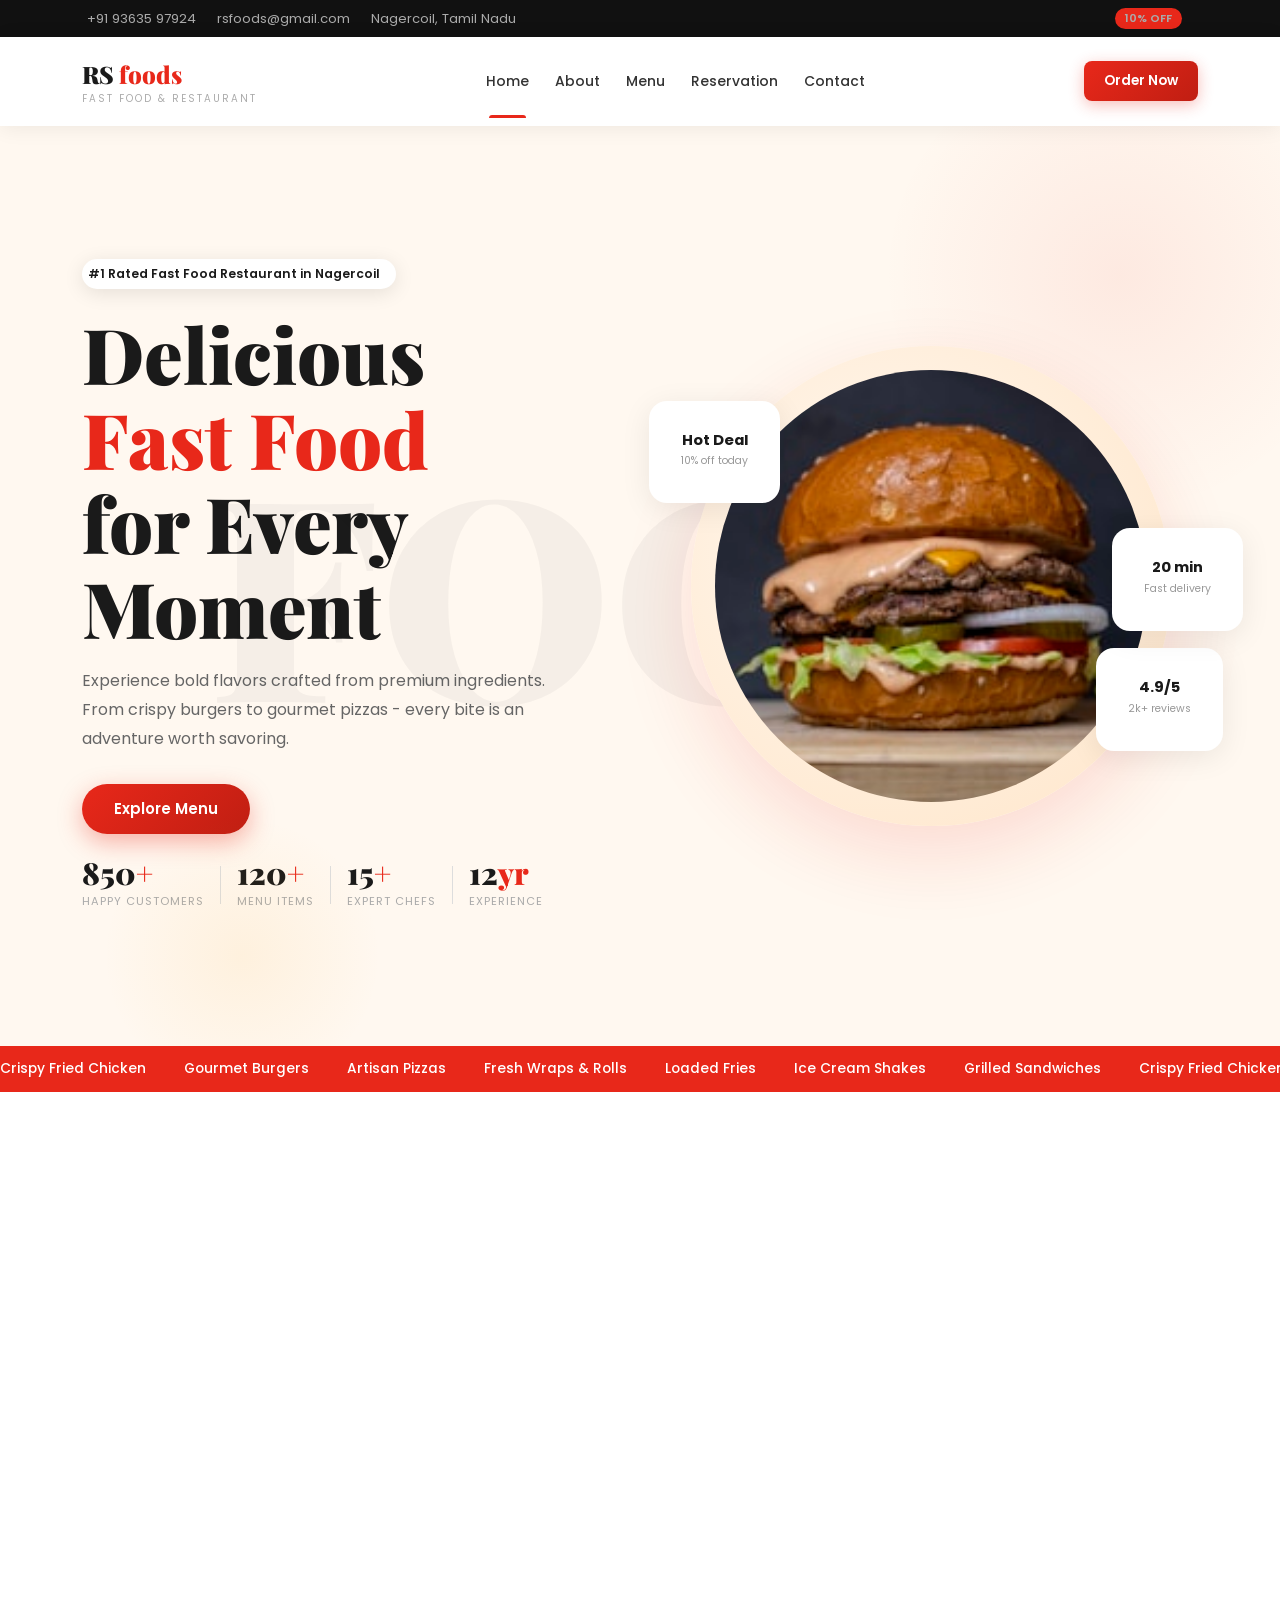
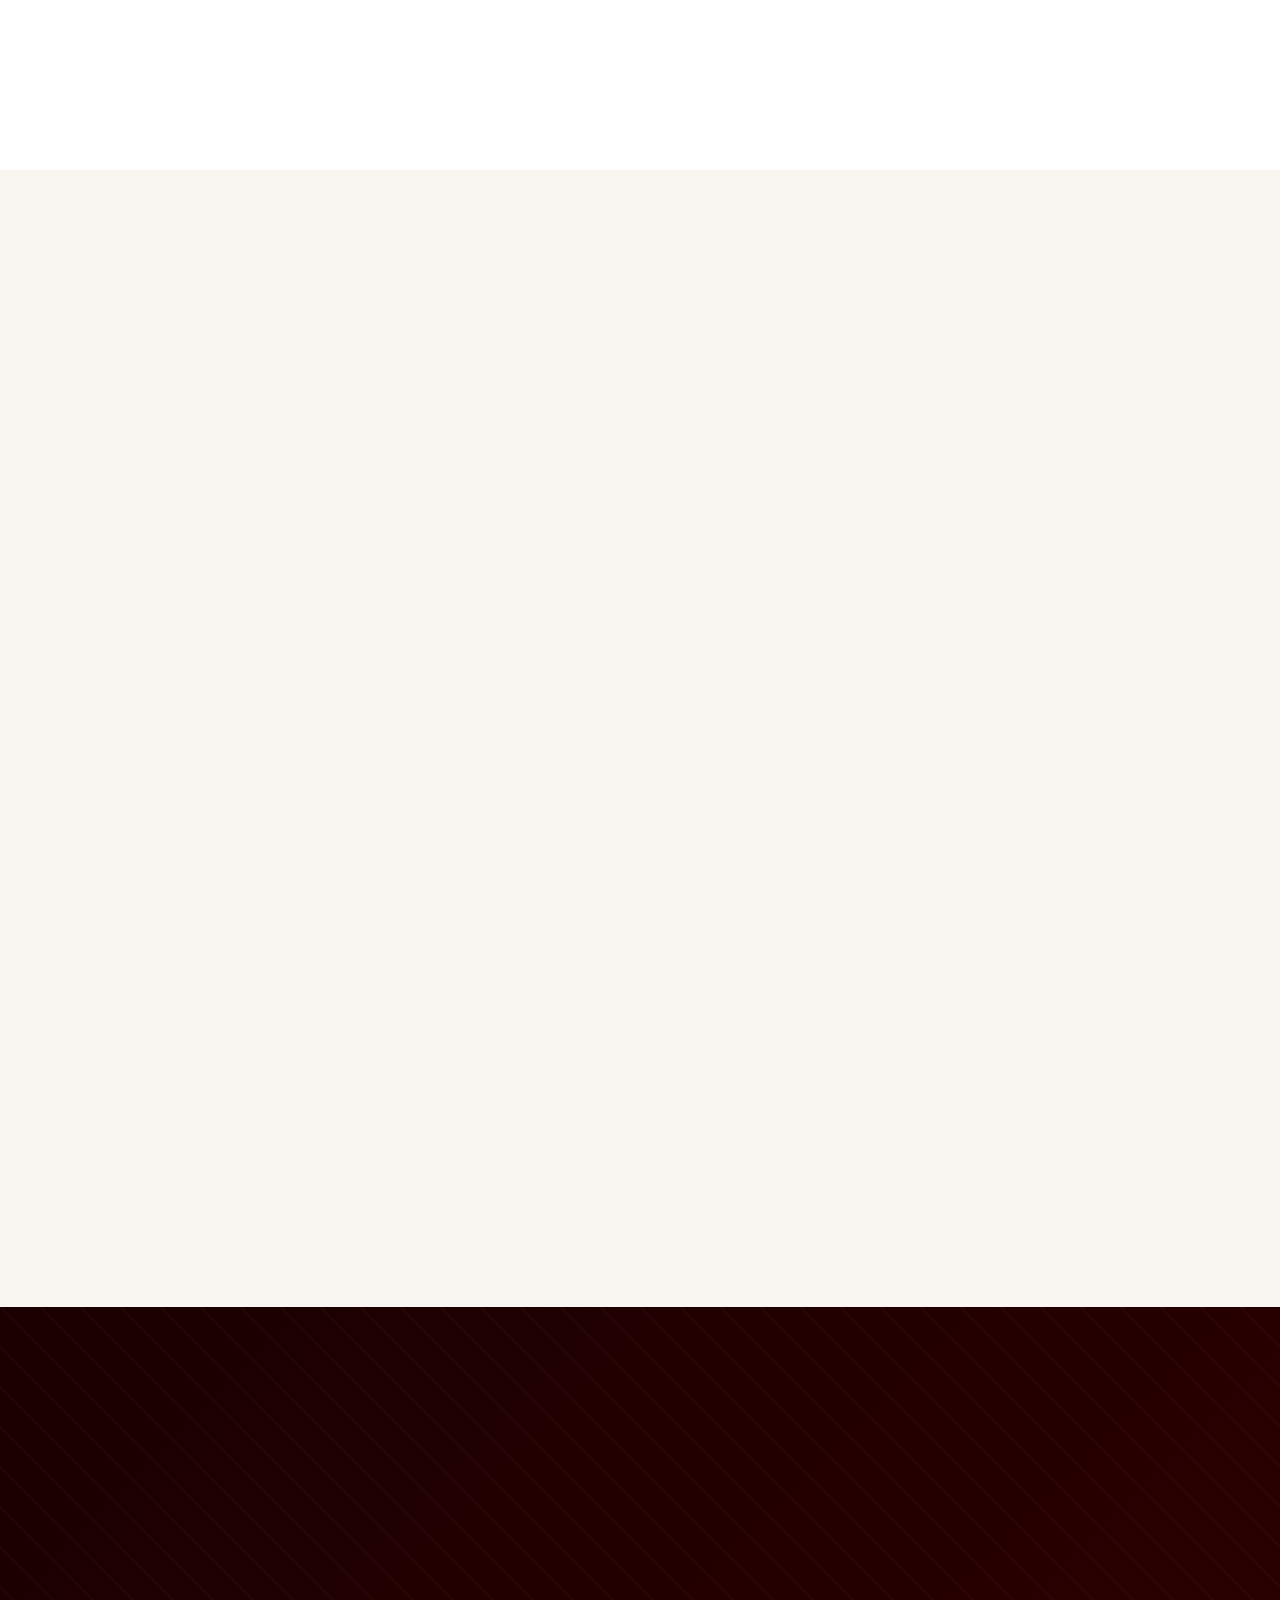
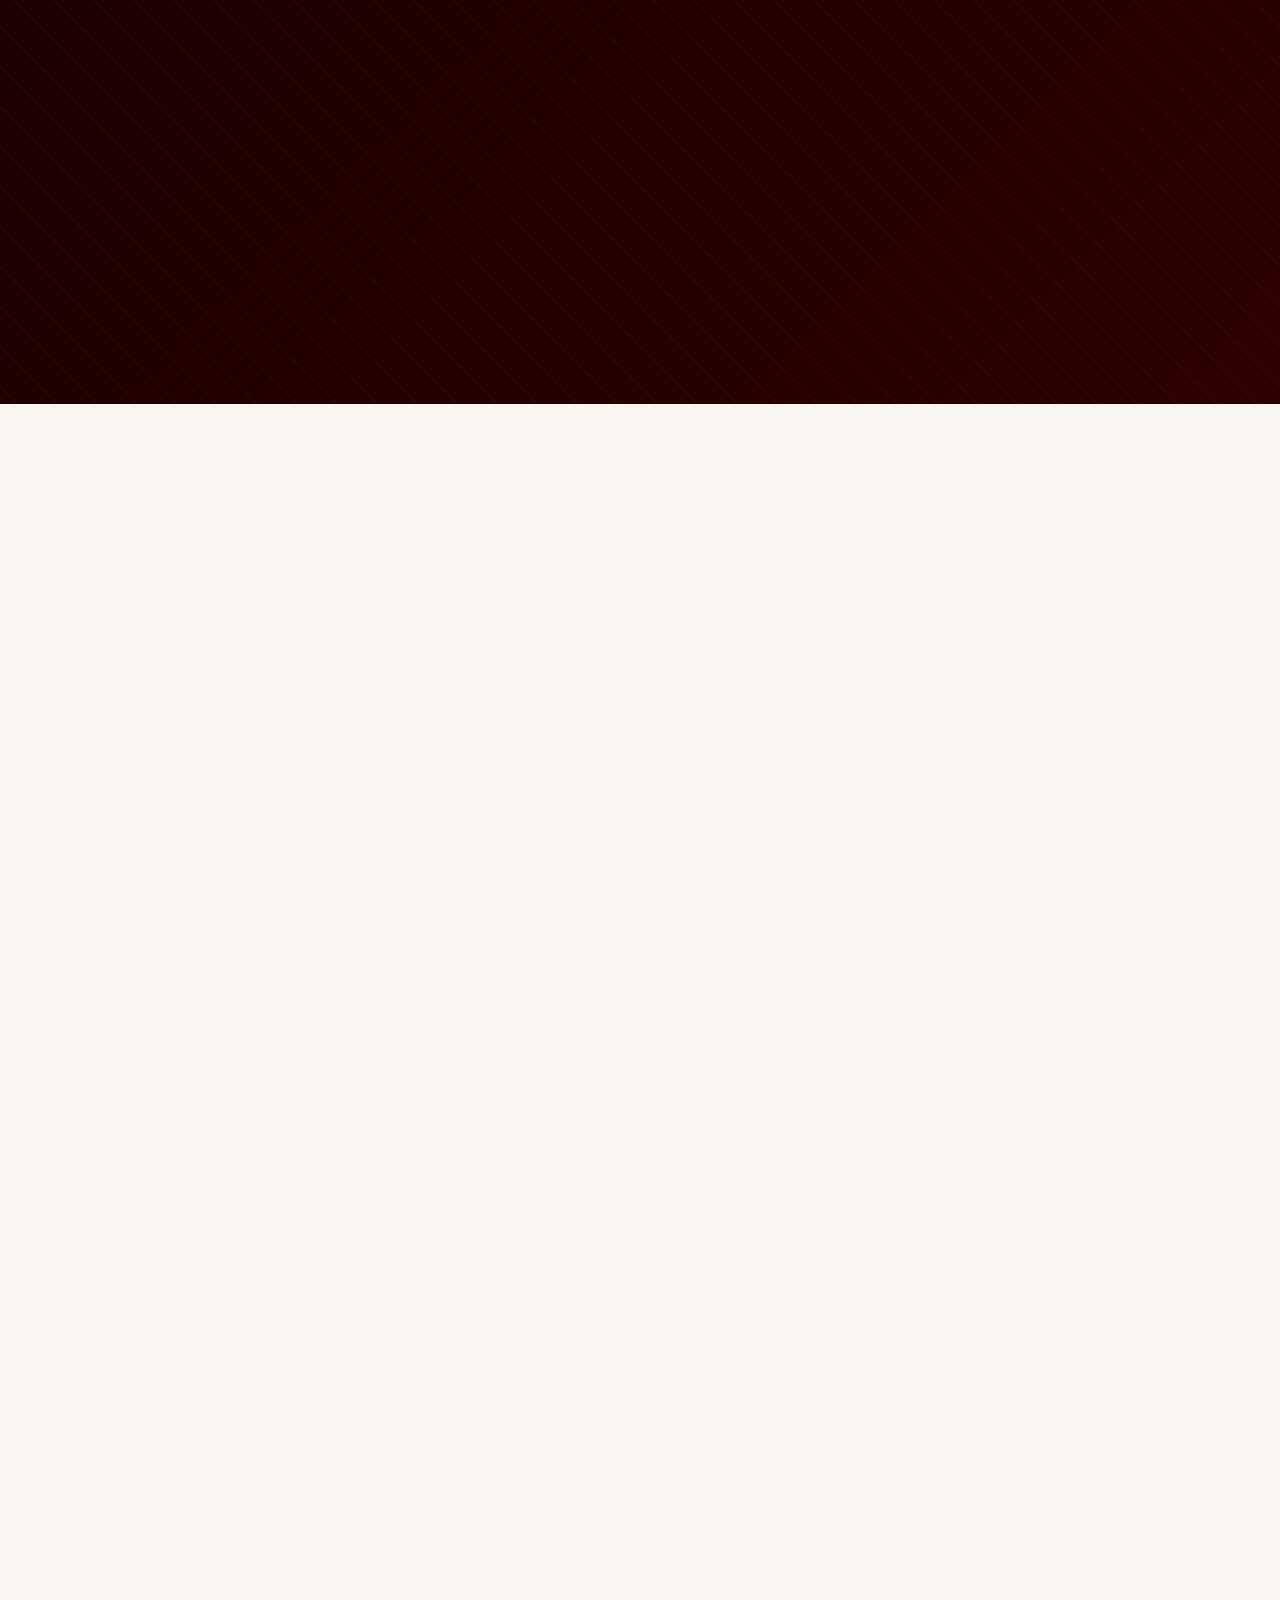
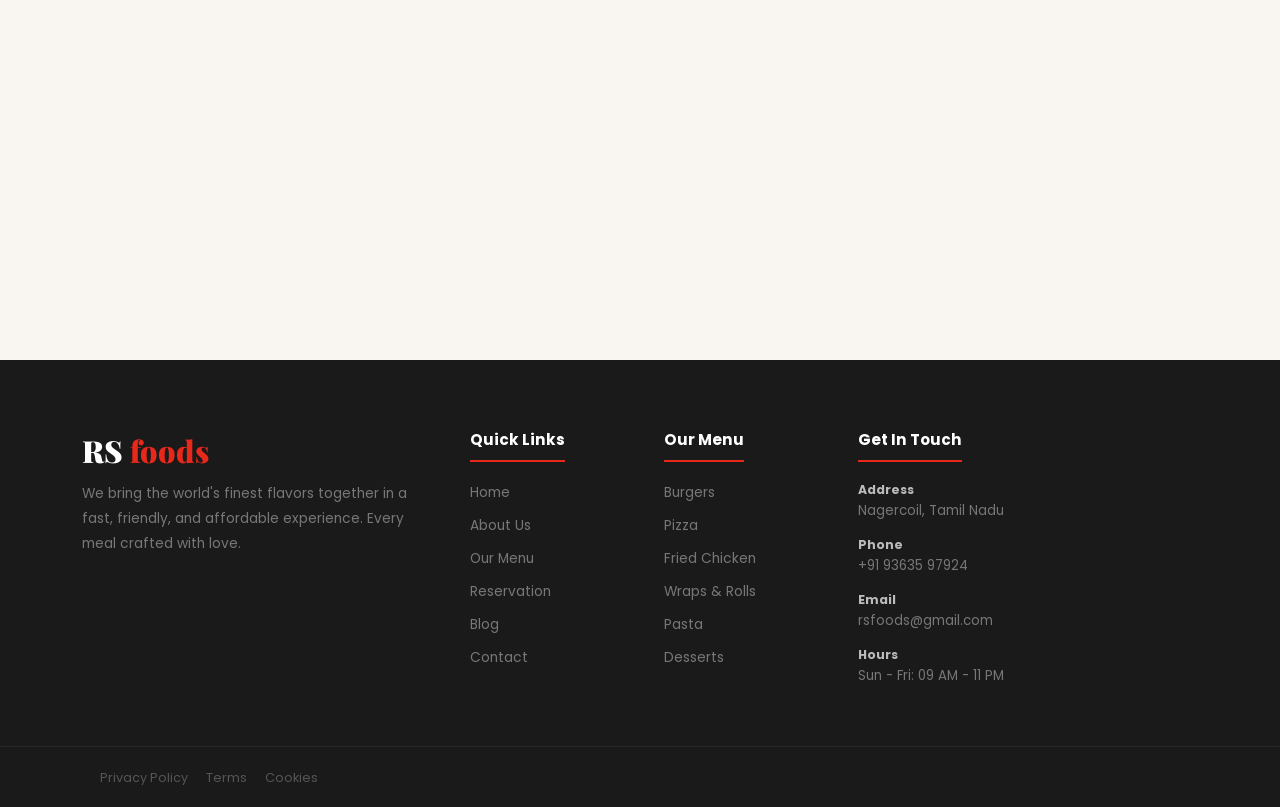
==== commit 13185b30: "Fix GitHub Pages deployment" ====
--- a/rsfoods/index.html
+++ b/rsfoods/index.html
@@ -6,12 +6,12 @@
       <meta name="viewport" content="width=device-width, initial-scale=1">
       <meta name="author" content="Harish">
       <meta name="description" content="Harish - Fast Food & Restaurant HTML Template">
-      <title>RS Foods | Fast Food & Restaurant</title>
+      <title>Harish - Fast Food & Restaurant HTML Template</title>
       <link href="https://fonts.googleapis.com/css2?family=Playfair+Display:wght@400;700;900&family=Poppins:wght@300;400;500;600;700&family=Dancing+Script:wght@700&display=swap" rel="stylesheet"/>
       <link href="css/bootstrap.min.css" rel="stylesheet"/>
       <link href="css/aos.css" rel="stylesheet"/>
       <link href="css/swiper-bundle.min.css" rel="stylesheet"/>
-      <link rel="stylesheet" href="https://cdnjs.cloudflare.com/ajax/libs/font-awesome/6.5.2/css/all.min.css"/>
+      <link rel="stylesheet" href="css/all.min.css"/>
       <link rel="stylesheet" href="css/magnific-popup.css"/>
       <link rel="stylesheet" href="css/style.css" />
    </head>
@@ -26,12 +26,6 @@
                </div>
                <div class="d-flex align-items-center gap-3">
                   <span class="ttag">10% OFF</span>
-                  <div class="tsoc">
-                     <a href="#"><i class="fab fa-facebook-f"></i></a>
-                     <a href="#"><i class="fab fa-instagram"></i></a>
-                     <a href="#"><i class="fab fa-tiktok"></i></a>
-                     <a href="#"><i class="fab fa-youtube"></i></a>
-                  </div>
                </div>
             </div>
          </div>
@@ -40,7 +34,6 @@
          <div class="container">
             <a class="navbar-brand" href="#">
                <div class="blogo">
-                  <div class="bico"><i class="fas fa-utensils"></i></div>
                   <div>
                      <div class="bname">RS<span> foods</span></div>
                      <div class="bsub">Fast Food & Restaurant</div>
@@ -55,14 +48,11 @@
                   <li class="nav-item"><a class="nav-link active" href="#hero">Home</a></li>
                   <li class="nav-item"><a class="nav-link" href="#about">About</a></li>
                   <li class="nav-item"><a class="nav-link" href="#menu">Menu</a></li>
-                  <li class="nav-item"><a class="nav-link" href="#chefs">Chefs</a></li>
                   <li class="nav-item"><a class="nav-link" href="#reservation">Reservation</a></li>
-                  <li class="nav-item"><a class="nav-link" href="#testimonials">Reviews</a></li>
-                  <li class="nav-item"><a class="nav-link" href="#contact-section">Contact</a></li>
+                  <li class="nav-item"><a class="nav-link" href="#footer">Contact</a></li>
                </ul>
                <div class="d-flex align-items-center gap-1">
-                  <button type="button" id="navSearchBtn" aria-label="Search the menu"><i class="fas fa-search"></i></button>
-                  <a href="#menu" class="nav-link nav-cta"><i class="fas fa-shopping-bag me-1"></i>Order Now</a>
+                  <a href="#menu" class="nav-link nav-cta"></i>Order Now</a>
                </div>
             </div>
          </div>
@@ -109,9 +99,6 @@
             </div>
          </div>
       </div>
-      <!-- ============================================================
-         HERO
-         ============================================================ -->
       <section id="hero">
          <div class="hs hs1"></div>
          <div class="hs hs2"></div>
@@ -120,17 +107,12 @@
             <div class="row align-items-center g-5" style="min-height:88vh;">
                <div class="col-lg-6">
                   <div class="hbadge">
-                     <div class="hbi"><i class="fas fa-star"></i></div>
                      <span>#1 Rated Fast Food Restaurant in Nagercoil</span>
                   </div>
                   <h1 class="htitle">Delicious <span class="hl">Fast Food</span><br/>for Every Moment</h1>
                   <p class="hdesc">Experience bold flavors crafted from premium ingredients. From crispy burgers to gourmet pizzas - every bite is an adventure worth savoring.</p>
                   <div class="d-flex flex-wrap gap-3 mb-2">
-                     <a href="#menu" class="btn-red"><i class="fas fa-utensils"></i>Explore Menu</a>
-					 <a href="https://www.youtube.com/watch?v=RXv_uIN6e-Y" class="magnific_popup btn-play popup-youtube">
-						<div class="pico"><i class="fas fa-play"></i></div>
-						<span>Watch Our Story</span>
-					 </a>
+                     <a href="#menu" class="btn-red">Explore Menu</a>
                   </div>
                   <div class="hstats d-flex gap-3 flex-wrap mt-4">
                      <div class="hstat"><span class="snum">850<em>+</em></span><small>Happy Customers</small></div>
@@ -145,18 +127,15 @@
                <div class="col-lg-6">
                   <div style="position:relative;text-align:center;">
                      <div class="hcircle">
-                        <img src="img/banner-img.jpg" alt="Burger"/>
+                        <img src="img/category/2.jpg" alt="Burger"/>
                      </div>
                      <div class="fcard fc1">
-                        <div class="fcoi r"><i class="fas fa-fire"></i></div>
                         <div><span class="fcnum">Hot Deal</span><span class="fcsm">10% off today</span></div>
                      </div>
                      <div class="fcard fc2">
-                        <div class="fcoi y"><i class="fas fa-star"></i></div>
                         <div><span class="fcnum">4.9/5</span><span class="fcsm">2k+ reviews</span></div>
                      </div>
                      <div class="fcard fc3">
-                        <div class="fcoi g"><i class="fas fa-clock"></i></div>
                         <div><span class="fcnum">20 min</span><span class="fcsm">Fast delivery</span></div>
                      </div>
                   </div>
@@ -166,76 +145,22 @@
       </section>
       <div class="mqsec">
          <div class="mqtrack">
-            <div class="mqitem"><i class="fas fa-circle"></i>Crispy Fried Chicken</div>
-            <div class="mqitem"><i class="fas fa-circle"></i>Gourmet Burgers</div>
-            <div class="mqitem"><i class="fas fa-circle"></i>Artisan Pizzas</div>
-            <div class="mqitem"><i class="fas fa-circle"></i>Fresh Wraps &amp; Rolls</div>
-            <div class="mqitem"><i class="fas fa-circle"></i>Loaded Fries</div>
-            <div class="mqitem"><i class="fas fa-circle"></i>Ice Cream Shakes</div>
-            <div class="mqitem"><i class="fas fa-circle"></i>Grilled Sandwiches</div>
-            <div class="mqitem"><i class="fas fa-circle"></i>Crispy Fried Chicken</div>
-            <div class="mqitem"><i class="fas fa-circle"></i>Gourmet Burgers</div>
-            <div class="mqitem"><i class="fas fa-circle"></i>Artisan Pizzas</div>
-            <div class="mqitem"><i class="fas fa-circle"></i>Fresh Wraps &amp; Rolls</div>
-            <div class="mqitem"><i class="fas fa-circle"></i>Loaded Fries</div>
-            <div class="mqitem"><i class="fas fa-circle"></i>Ice Cream Shakes</div>
-            <div class="mqitem"><i class="fas fa-circle"></i>Grilled Sandwiches</div>
+            <div class="mqitem">Crispy Fried Chicken</div>
+            <div class="mqitem">Gourmet Burgers</div>
+            <div class="mqitem">Artisan Pizzas</div>
+            <div class="mqitem">Fresh Wraps &amp; Rolls</div>
+            <div class="mqitem">Loaded Fries</div>
+            <div class="mqitem">Ice Cream Shakes</div>
+            <div class="mqitem">Grilled Sandwiches</div>
+            <div class="mqitem">Crispy Fried Chicken</div>
+            <div class="mqitem">Gourmet Burgers</div>
+            <div class="mqitem">Artisan Pizzas</div>
+            <div class="mqitem">Fresh Wraps &amp; Rolls</div>
+            <div class="mqitem">Loaded Fries</div>
+            <div class="mqitem">Ice Cream Shakes</div>
+            <div class="mqitem">Grilled Sandwiches</div>
          </div>
       </div>
-      <section id="category">
-         <div class="container">
-            <div class="text-center mb-5" data-aos="fade-up">
-               <span class="slbl">What We Offer</span>
-               <h2 class="stitle">Browse by <span>Category</span></h2>
-               <div class="sline"></div>
-               <p class="sdesc mx-auto" style="max-width:480px;">From sizzling burgers to exotic world cuisines - find your favourite in our menu</p>
-            </div>
-            <div class="row g-3 justify-content-center">
-               <div class="col-6 col-sm-4 col-md-3 col-lg-2" data-aos="zoom-in" data-aos-delay="0">
-                  <div class="catcard active" data-filter="all">
-                     <img class="catimg" src="img/category/1.jpg" alt=""/>
-                     <div class="catnm">All Items</div>
-                     <div class="catct">99 items</div>
-                  </div>
-               </div>
-               <div class="col-6 col-sm-4 col-md-3 col-lg-2" data-aos="zoom-in" data-aos-delay="70">
-                  <div class="catcard" data-filter="burgers">
-                     <img class="catimg" src="img/category/2.jpg" alt=""/>
-                     <div class="catnm">Burgers</div>
-                     <div class="catct">24 items</div>
-                  </div>
-               </div>
-               <div class="col-6 col-sm-4 col-md-3 col-lg-2" data-aos="zoom-in" data-aos-delay="140">
-                  <div class="catcard" data-filter="pizza">
-                     <img class="catimg" src="img/category/3.jpg" alt=""/>
-                     <div class="catnm">Pizza</div>
-                     <div class="catct">18 items</div>
-                  </div>
-               </div>
-               <div class="col-6 col-sm-4 col-md-3 col-lg-2" data-aos="zoom-in" data-aos-delay="210">
-                  <div class="catcard" data-filter="chicken">
-                     <img class="catimg" src="img/category/4.jpg" alt=""/>
-                     <div class="catnm">Fried Chicken</div>
-                     <div class="catct">15 items</div>
-                  </div>
-               </div>
-               <div class="col-6 col-sm-4 col-md-3 col-lg-2" data-aos="zoom-in" data-aos-delay="280">
-                  <div class="catcard" data-filter="wraps">
-                     <img class="catimg" src="img/category/5.jpg" alt=""/>
-                     <div class="catnm">Wraps</div>
-                     <div class="catct">12 items</div>
-                  </div>
-               </div>
-               <div class="col-6 col-sm-4 col-md-3 col-lg-2" data-aos="zoom-in" data-aos-delay="350">
-                  <div class="catcard" data-filter="desserts">
-                     <img class="catimg" src="img/category/6.jpg" alt=""/>
-                     <div class="catnm">Desserts</div>
-                     <div class="catct">20 items</div>
-                  </div>
-               </div>
-            </div>
-         </div>
-      </section>
       <section id="about">
          <div class="container">
             <div class="row align-items-center g-5">
@@ -253,28 +178,25 @@
                   <p class="sdesc mb-4">Founded in 2012, Harish began as a small corner joint with a big dream - to serve food that brings people together. Today we're proud to serve thousands of happy customers every week with the same passion that started it all.</p>
                   <div class="mb-4">
                      <div class="fti">
-                        <div class="ftico r"><i class="fas fa-leaf"></i></div>
                         <div>
                            <h6>100% Fresh Ingredients</h6>
                            <p>We source locally and sustainably. Every ingredient is hand-picked daily for maximum freshness.</p>
                         </div>
                      </div>
                      <div class="fti">
-                        <div class="ftico y"><i class="fas fa-award"></i></div>
                         <div>
                            <h6>Award-Winning Recipes</h6>
                            <p>Our signature recipes have won national culinary awards 5 years in a row.</p>
                         </div>
                      </div>
                      <div class="fti">
-                        <div class="ftico g"><i class="fas fa-shipping-fast"></i></div>
                         <div>
                            <h6>Lightning-Fast Delivery</h6>
                            <p>Order online and get hot, fresh food at your door in under 25 minutes, guaranteed.</p>
                         </div>
                      </div>
                   </div>
-                  <a href="#menu" class="btn-red"><i class="fas fa-book-open"></i>View Full Menu</a>
+                  <a href="#menu" class="btn-red">View Full Menu</a>
                </div>
             </div>
          </div>
@@ -285,16 +207,6 @@
                <span class="slbl">What's Cooking</span>
                <h2 class="stitle">Our Delicious <span>Menu</span></h2>
                <div class="sline"></div>
-            </div>
-            <!-- FIX 3 � filter buttons -->
-            <div class="text-center mb-4" data-aos="fade-up">
-               <button class="filtbtn active" data-f="all">All</button>
-               <button class="filtbtn" data-f="burgers">Burgers</button>
-               <button class="filtbtn" data-f="pizza">Pizza</button>
-               <button class="filtbtn" data-f="chicken">Chicken</button>
-               <button class="filtbtn" data-f="wraps">Wraps</button>
-               <button class="filtbtn" data-f="desserts">Desserts</button>
-               <button class="filtbtn" data-f="pasta">Pasta</button>
             </div>
             <div class="row g-4" id="mgrid">
                <div class="col-sm-6 col-lg-4 mwrap" data-c="burgers" data-aos="fade-up">
@@ -309,8 +221,7 @@
                      data-tags="Spicy,Bestseller,Beef">
                      <div class="mimg">
                         <img src="img/menu/1.jpg" alt="Smash Burger"/>
-                        <div class="mbdg hot"><i class="fas fa-star"></i> Hot</div>
-                        <div class="mhrt"><i class="far fa-heart"></i></div>
+                        <div class="mbdg hot">Hot</div>
                      </div>
                      <div class="mbody">
                         <div class="mcat">Burgers</div>
@@ -319,9 +230,7 @@
                         <div class="mfoot">
                            <div>
                               <div class="mprice">₹149 <small>₹189</small></div>
-                              <div class="mstars"><i class="fas fa-star"></i> <span style="color:#bbb;font-size:.7rem;">(128)</span></div>
                            </div>
-                           <button class="madd" title="View Details"><i class="fas fa-plus"></i></button>
                         </div>
                      </div>
                   </div>
@@ -338,8 +247,7 @@
                      data-tags="Vegetarian,New,Italian">
                      <div class="mimg">
                         <img src="img/menu/2.jpg" alt="Pizza"/>
-                        <div class="mbdg new"><i class="fas fa-star"></i> New</div>
-                        <div class="mhrt"><i class="far fa-heart"></i></div>
+                        <div class="mbdg new">New</div>
                      </div>
                      <div class="mbody">
                         <div class="mcat">Pizza</div>
@@ -348,14 +256,11 @@
                         <div class="mfoot">
                            <div>
                               <div class="mprice">₹199 <small>₹249</small></div>
-                              <div class="mstars"><i class="fas fa-star"></i> <span style="color:#bbb;font-size:.7rem;">(95)</span></div>
-                           </div>
-                           <button class="madd" title="View Details"><i class="fas fa-plus"></i></button>
-                        </div>
-                     </div>
-                  </div>
-               </div>
-               <!-- CARD 3: Chicken -->
+                              </div>
+                        </div>
+                     </div>
+                  </div>
+               </div>
                <div class="col-sm-6 col-lg-4 mwrap" data-c="chicken" data-aos="fade-up" data-aos-delay="160">
                   <div class="mcard"
                      data-img="img/menu/3.jpg"
@@ -368,8 +273,7 @@
                      data-tags="Spicy,Bestseller,Crispy">
                      <div class="mimg">
                         <img src="img/menu/3.jpg" alt="Chicken"/>
-                        <div class="mbdg"><i class="fas fa-star"></i> Best Seller</div>
-                        <div class="mhrt"><i class="far fa-heart"></i></div>
+                        <div class="mbdg">Best Seller</div>
                      </div>
                      <div class="mbody">
                         <div class="mcat">Chicken</div>
@@ -378,14 +282,11 @@
                         <div class="mfoot">
                            <div>
                               <div class="mprice">₹129 <small>₹169</small></div>
-                              <div class="mstars"><i class="fas fa-star"></i> <span style="color:#bbb;font-size:.7rem;">(210)</span></div>
                            </div>
-                           <button class="madd" title="View Details"><i class="fas fa-plus"></i></button>
-                        </div>
-                     </div>
-                  </div>
-               </div>
-               <!-- CARD 4: Wraps -->
+                        </div>
+                     </div>
+                  </div>
+               </div>
                <div class="col-sm-6 col-lg-4 mwrap" data-c="wraps" data-aos="fade-up">
                   <div class="mcard"
                      data-img="img/menu/4.jpg"
@@ -398,7 +299,6 @@
                      data-tags="Grilled,Fresh,Mexican">
                      <div class="mimg">
                         <img src="img/menu/4.jpg" alt="Wrap"/>
-                        <div class="mhrt"><i class="far fa-heart"></i></div>
                      </div>
                      <div class="mbody">
                         <div class="mcat">Wraps</div>
@@ -409,12 +309,10 @@
                               <div class="mprice">₹109</div>
                               <div class="mstars"><i class="fas fa-star"></i> <span style="color:#bbb;font-size:.7rem;">(74)</span></div>
                            </div>
-                           <button class="madd" title="View Details"><i class="fas fa-plus"></i></button>
-                        </div>
-                     </div>
-                  </div>
-               </div>
-               <!-- CARD 5: Desserts -->
+                        </div>
+                     </div>
+                  </div>
+               </div>
                <div class="col-sm-6 col-lg-4 mwrap" data-c="desserts" data-aos="fade-up" data-aos-delay="80">
                   <div class="mcard"
                      data-img="img/menu/5.jpg"
@@ -427,8 +325,7 @@
                      data-tags="Sweet,New,Chocolate">
                      <div class="mimg">
                         <img src="img/menu/5.jpg" alt="Lava Cake"/>
-                        <div class="mbdg new"><i class="fas fa-star"></i> New</div>
-                        <div class="mhrt"><i class="far fa-heart"></i></div>
+                        <div class="mbdg new">New</div>
                      </div>
                      <div class="mbody">
                         <div class="mcat">Desserts</div>
@@ -437,14 +334,11 @@
                         <div class="mfoot">
                            <div>
                               <div class="mprice">₹89 <small>₹119</small></div>
-                              <div class="mstars"><i class="fas fa-star"></i> <span style="color:#bbb;font-size:.7rem;">(56)</span></div>
                            </div>
-                           <button class="madd" title="View Details"><i class="fas fa-plus"></i></button>
-                        </div>
-                     </div>
-                  </div>
-               </div>
-               <!-- CARD 6: Pasta -->
+                        </div>
+                     </div>
+                  </div>
+               </div>
                <div class="col-sm-6 col-lg-4 mwrap" data-c="pasta" data-aos="fade-up" data-aos-delay="160">
                   <div class="mcard"
                      data-img="img/menu/6.jpg"
@@ -458,7 +352,6 @@
                      <div class="mimg">
                         <img src="img/menu/6.jpg" alt="Pasta"/>
                         <div class="mbdg hot">Chef's Pick</div>
-                        <div class="mhrt"><i class="far fa-heart"></i></div>
                      </div>
                      <div class="mbody">
                         <div class="mcat">Pasta</div>
@@ -475,63 +368,70 @@
                   </div>
                </div>
             </div>
-            <!-- end #mgrid -->
-            <div class="text-center mt-5"><a href="#" class="btn-red"><i class="fas fa-th-large"></i>View Full Menu</a></div>
          </div>
       </section>
+      <section id="special">
+    <div class="spbg"></div>
+    <div class="container" style="position:relative;z-index:2;">
+        <div class="row align-items-center g-5">
+            <div class="col-lg-6" data-aos="fade-right">
+                <div class="sptag">Limited Time Offer</div>
+                <h2 class="sptitle">
+                    Get 30% Off<br>
+                    Our Signature<br>
+                    <span>Burger</span> Meal
+                </h2>
+                <p class="spdesc">Don't miss our weekend special - grab our award-winning signature burger combo with loaded fries and a premium shake at an unbeatable price.</p>
+                <div class="cdwrap">
+                    <div class="cditem">
+                        <span class="cdnum" id="cdH">08</span>
+                        <span class="cdlbl">Hours</span>
+                    </div>
+                    <div class="cditem">
+                        <span class="cdnum" id="cdM">35</span>
+                        <span class="cdlbl">Minutes</span>
+                    </div>
+                    <div class="cditem">
+                        <span class="cdnum" id="cdS">30</span>
+                        <span class="cdlbl">Seconds</span>
+                    </div>
+                </div>
+                <a href="#menu" class="btn-red">Grab the Deal</a>
+            </div>
+            <div class="col-lg-6" data-aos="fade-left">
+                <div class="spimgw">
+                    <div class="spglow"></div>
+                    <div class="sppbdg">
+                        <span class="old">₹249</span>
+                        <span class="np">₹174</span>
+                    </div>
+                    <img src="img/off-img.jpg" alt="Special Burger">
+                </div>
+            </div>
+        </div>
+    </div>
+</section>
+<script>
+      let totalSeconds = (8 * 60 * 60) + (35 * 60) + 30;
+    function updateCountdown() {
+        const hours = Math.floor(totalSeconds / 3600);
+        const minutes = Math.floor((totalSeconds % 3600) / 60);
+        const seconds = totalSeconds % 60;
 
+        document.getElementById("cdH").textContent = String(hours).padStart(2, "0");
+        document.getElementById("cdM").textContent = String(minutes).padStart(2, "0");
+        document.getElementById("cdS").textContent = String(seconds).padStart(2, "0");
 
-      <!-- ============================================================
-         FIX 4 � MENU DETAIL POPUP MODAL
-         ============================================================ -->
-      <div id="menuPop">
-         <div class="mpbox">
-            <button class="mpclose" id="mpClose"><i class="fas fa-times"></i></button>
-            <div class="mpimg"><img id="mpImg" src="" alt=""/></div>
-            <div class="mpbody">
-               <div id="mpCat"></div>
-               <div id="mpTitle"></div>
-               <div id="mpStars"></div>
-               <div id="mpDesc"></div>
-               <div id="mpPrice"></div>
-               <div class="mpmeta" id="mpMeta"></div>
-               <div class="mpqty">
-                  <button class="mpqbtn" id="mpMinus">-</button>
-                  <span class="mpqnum" id="mpQnum">1</span>
-                  <button class="mpqbtn" id="mpPlus">+</button>
-                  <span style="font-size:.82rem;color:#aaa;margin-left:9px;">portion</span>
-               </div>
-               <div class="mptags" id="mpTags"></div>
-               <button class="mpaddcart" id="mpAddCart"><i class="fas fa-shopping-cart"></i>Add to Cart</button>
-            </div>
-         </div>
-      </div>
-      <!-- SPECIAL OFFER -->
-      <section id="special">
-         <div class="spbg"></div>
-         <div class="container" style="position:relative;z-index:2;">
-            <div class="row align-items-center g-5">
-               <div class="col-lg-6" data-aos="fade-right">
-                  <div class="sptag"><i class="fas fa-bolt me-1"></i>Limited Time Offer</div>
-                  <h2 class="sptitle">Get 30% Off<br/>Our Signature<br/><span>Burger</span> Meal</h2>
-                  <p class="spdesc">Don't miss our weekend special - grab our award-winning signature burger combo with loaded fries and a premium shake at an unbeatable price.</p>
-                  <div class="cdwrap">
-                     <div class="cditem"><span class="cdnum" id="cdH">08</span><span class="cdlbl">Hours</span></div>
-                     <div class="cditem"><span class="cdnum" id="cdM">45</span><span class="cdlbl">Minutes</span></div>
-                     <div class="cditem"><span class="cdnum" id="cdS">30</span><span class="cdlbl">Seconds</span></div>
-                  </div>
-                  <a href="#menu" class="btn-red"><i class="fas fa-shopping-cart"></i>Grab the Deal</a>
-               </div>
-               <div class="col-lg-6" data-aos="fade-left">
-                  <div class="spimgw">
-                     <div class="spglow"></div>
-                     <div class="sppbdg"><span class="old">₹249</span><span class="np">₹174</span></div>
-                     <img src="img/off-img.jpg" alt="Special Burger"/>
-                  </div>
-               </div>
-            </div>
-         </div>
-      </section>
+        if (totalSeconds > 0) {
+            totalSeconds--;
+        } else {
+            clearInterval(timer);
+        }
+    }
+
+    updateCountdown();
+    const timer = setInterval(updateCountdown, 1000);
+</script>
       <section id="gallery">
          <div class="container">
             <div class="text-center mb-5" data-aos="fade-up">
@@ -546,7 +446,7 @@
                   data-gtitle="Gourmet Burgers"
                   data-gdesc="Our award-winning smash burgers, hand-crafted with 100% premium beef, aged cheddar and house-made sauces.">
                   <img src="img/portfolio/work1.jpg" alt="Burgers"/>
-                  <div class="gover"><span><i class="fas fa-expand-alt"></i> Gourmet Burgers</span></div>
+                  <div class="gover"><span>Gourmet Burgers</span></div>
                </div>
                <div class="gitem"
                   data-gi="1"
@@ -554,7 +454,7 @@
                   data-gtitle="Wood-Fired Pizza"
                   data-gdesc="Authentic Neapolitan-style pizzas fired at 900deg F in our wood-burning stone oven for the perfect char.">
                   <img src="img/portfolio/work2.jpg" alt="Pizza"/>
-                  <div class="gover"><span><i class="fas fa-expand-alt"></i> Wood-Fired Pizza</span></div>
+                  <div class="gover"><span>Wood-Fired Pizza</span></div>
                </div>
                <div class="gitem"
                   data-gi="2"
@@ -562,7 +462,7 @@
                   data-gtitle="Crispy Fried Chicken"
                   data-gdesc="Double-brined, hand-battered chicken fried to golden perfection using our 15-spice secret blend.">
                   <img src="img/portfolio/work3.jpg" alt="Chicken"/>
-                  <div class="gover"><span><i class="fas fa-expand-alt"></i> Crispy Fried Chicken</span></div>
+                  <div class="gover"><span>Crispy Fried Chicken</span></div>
                </div>
                <div class="gitem"
                   data-gi="3"
@@ -570,7 +470,7 @@
                   data-gtitle="Sweet Desserts"
                   data-gdesc="Handcrafted desserts - from molten lava cakes to artisan ice cream sundaes and seasonal pastries.">
                   <img src="img/portfolio/work4.jpg" alt="Desserts"/>
-                  <div class="gover"><span><i class="fas fa-expand-alt"></i> Sweet Desserts</span></div>
+                  <div class="gover"><span>Sweet Desserts</span></div>
                </div>
                <div class="gitem"
                   data-gi="4"
@@ -578,7 +478,7 @@
                   data-gtitle="Fresh Wraps &amp; Rolls"
                   data-gdesc="Loaded fresh wraps packed with grilled proteins, crunchy vegetables and our house-made sauces.">
                   <img src="img/portfolio/work5.jpg" alt="Wraps"/>
-                  <div class="gover"><span><i class="fas fa-expand-alt"></i> Fresh Wraps &amp; Rolls</span></div>
+                  <div class="gover"><span>Fresh Wraps &amp; Rolls</span></div>
                </div>
             </div>
          </div>
@@ -597,276 +497,6 @@
             </div>
          </div>
       </div>
-      <section id="history">
-         <div class="container">
-            <div class="text-center mb-5" data-aos="fade-up">
-               <span class="slbl">Our Journey</span>
-               <h2 class="stitle">A History of <span>Restaurant</span></h2>
-               <div class="sline"></div>
-               <p class="sdesc mx-auto" style="max-width:480px;">From humble beginnings to the city's most beloved restaurant - every chapter written with passion.</p>
-            </div>
-            <div class="timeline" data-aos="fade-up">
-               <div class="tli">
-                  <div class="tl-left">
-                     <div class="tlyear">2012</div>
-                     <h5>Evolution of Restaurants</h5>
-                     <p>Harish opens its first 20-seat diner on Flavor Street. Within 3 months, lines stretch around the block every evening as word of our food spreads.</p>
-                  </div>
-                  <div class="tl-center">
-                     <div class="tldot"></div>
-                  </div>
-                  <div class="tl-right">
-                     <div class="tlyear">2012</div>
-                     <h5>Evolution of Restaurants</h5>
-                     <p>Harish opens its first 20-seat diner on Flavor Street. Within 3 months, lines stretch around the block every evening as word of our food spreads.</p>
-                  </div>
-               </div>
-               <div class="tli">
-                  <div class="tl-left">
-                     <div class="tlyear">2015</div>
-                     <h5>Fine Dining &amp; The Concept</h5>
-                     <p>Expanding the vision - we introduced our signature tasting menu and hired our first Michelin-trained chef, elevating our craft to remarkable new heights.</p>
-                  </div>
-                  <div class="tl-center">
-                     <div class="tldot"></div>
-                  </div>
-                  <div class="tl-right">
-                     <div class="tlyear">2015</div>
-                     <h5>Fine Dining &amp; The Concept</h5>
-                     <p>Expanding the vision - we introduced our signature tasting menu and hired our first Michelin-trained chef, elevating our craft to remarkable new heights.</p>
-                  </div>
-               </div>
-               <div class="tli">
-                  <div class="tl-left">
-                     <div class="tlyear">2019</div>
-                     <h5>Modern Fast Food Origins</h5>
-                     <p>Launched our signature fast-food line, merging gourmet quality with speed and convenience. Within 6 months we won 3 prestigious culinary awards nationally.</p>
-                  </div>
-                  <div class="tl-center">
-                     <div class="tldot"></div>
-                  </div>
-                  <div class="tl-right">
-                     <div class="tlyear">2019</div>
-                     <h5>Modern Fast Food Origins</h5>
-                     <p>Launched our signature fast-food line, merging gourmet quality with speed and convenience. Within 6 months we won 3 prestigious culinary awards nationally.</p>
-                  </div>
-               </div>
-               <div class="tli">
-                  <div class="tl-left">
-                     <div class="tlyear">2026</div>
-                     <h5>National Expansion</h5>
-                     <p>Now operating in 8 cities across the US with an online delivery platform handling 10,000+ orders weekly - and growing every single day.</p>
-                  </div>
-                  <div class="tl-center">
-                     <div class="tldot"></div>
-                  </div>
-                  <div class="tl-right">
-                     <div class="tlyear">2026</div>
-                     <h5>National Expansion</h5>
-                     <p>Now operating in 8 cities across the US with an online delivery platform handling 10,000+ orders weekly - and growing every single day.</p>
-                  </div>
-               </div>
-            </div>
-         </div>
-      </section>
-      <section id="chefs">
-         <div class="container">
-            <div class="text-center mb-5" data-aos="fade-up">
-               <span class="slbl">The Culinary Team</span>
-               <h2 class="stitle">Meet Our Expert <span>Chefs</span></h2>
-               <div class="sline"></div>
-            </div>
-            <div class="row g-4">
-               <div class="col-sm-6 col-lg-3" data-aos="fade-up" data-aos-delay="0">
-                  <div class="chcard">
-                     <div class="chimg">
-                        <img src="img/chefs/1.jpg" alt=""/>
-                        <div class="chsoc"><a href="#"><i class="fab fa-instagram"></i></a><a href="#"><i class="fab fa-facebook-f"></i></a><a href="#"><i class="fab fa-twitter"></i></a></div>
-                     </div>
-                     <div class="chbody">
-                        <div class="chnm">Alice Mortal</div>
-                        <div class="chrole">Head Chef</div>
-                        <div class="chexp">12 years experience</div>
-                     </div>
-                  </div>
-               </div>
-               <div class="col-sm-6 col-lg-3" data-aos="fade-up" data-aos-delay="80">
-                  <div class="chcard">
-                     <div class="chimg">
-                        <img src="img/chefs/2.jpg" alt=""/>
-                        <div class="chsoc"><a href="#"><i class="fab fa-instagram"></i></a><a href="#"><i class="fab fa-facebook-f"></i></a><a href="#"><i class="fab fa-twitter"></i></a></div>
-                     </div>
-                     <div class="chbody">
-                        <div class="chnm">Michael Corn</div>
-                        <div class="chrole">Grill Master</div>
-                        <div class="chexp">8 years experience</div>
-                     </div>
-                  </div>
-               </div>
-               <div class="col-sm-6 col-lg-3" data-aos="fade-up" data-aos-delay="160">
-                  <div class="chcard">
-                     <div class="chimg">
-                        <img src="img/chefs/3.jpg" alt=""/>
-                        <div class="chsoc"><a href="#"><i class="fab fa-instagram"></i></a><a href="#"><i class="fab fa-facebook-f"></i></a><a href="#"><i class="fab fa-twitter"></i></a></div>
-                     </div>
-                     <div class="chbody">
-                        <div class="chnm">Faz Chowdel</div>
-                        <div class="chrole">Pastry Chef</div>
-                        <div class="chexp">10 years experience</div>
-                     </div>
-                  </div>
-               </div>
-               <div class="col-sm-6 col-lg-3" data-aos="fade-up" data-aos-delay="240">
-                  <div class="chcard">
-                     <div class="chimg">
-                        <img src="img/chefs/4.jpg" alt=""/>
-                        <div class="chsoc"><a href="#"><i class="fab fa-instagram"></i></a><a href="#"><i class="fab fa-facebook-f"></i></a><a href="#"><i class="fab fa-twitter"></i></a></div>
-                     </div>
-                     <div class="chbody">
-                        <div class="chnm">William Latnum</div>
-                        <div class="chrole">Pizza Artisan</div>
-                        <div class="chexp">9 years experience</div>
-                     </div>
-                  </div>
-               </div>
-            </div>
-         </div>
-      </section>
-	  <section id="hours">
-         <div class="hrsbg"></div>
-         <div class="container" style="position:relative;z-index:2;">
-            <div class="text-center mb-5" data-aos="fade-up">
-               <span class="slbl" style="color:#a5d6bc;">Opening Hours</span>
-               <h2 class="stitle" style="color:#fff;">We're Open <span style="color:var(--secondary);">For You</span></h2>
-               <div class="sline"></div>
-            </div>
-            <div class="row g-4 align-items-start">
-               <div class="col-lg-5" data-aos="fade-right">
-                  <div class="hrscard">
-                     <div class="hrsrow">
-                        <span class="hrsday"><i class="fas fa-calendar-day me-2" style="color:var(--secondary);"></i>Sunday - Monday</span>
-                        <div class="d-flex align-items-center gap-2">
-                           <div class="hdot on"></div>
-                           <span class="hrstime">08:00 AM - 10:00 PM</span>
-                        </div>
-                     </div>
-                     <div class="hrsrow">
-                        <span class="hrsday"><i class="fas fa-calendar-day me-2" style="color:var(--secondary);"></i>Tuesday - Wednesday</span>
-                        <div class="d-flex align-items-center gap-2">
-                           <div class="hdot on"></div>
-                           <span class="hrstime">09:00 AM - 10:00 PM</span>
-                        </div>
-                     </div>
-                     <div class="hrsrow">
-                        <span class="hrsday"><i class="fas fa-calendar-day me-2" style="color:var(--secondary);"></i>Thursday</span>
-                        <div class="d-flex align-items-center gap-2">
-                           <div class="hdot on"></div>
-                           <span class="hrstime">09:00 AM - 11:00 PM</span>
-                        </div>
-                     </div>
-                     <div class="hrsrow">
-                        <span class="hrsday"><i class="fas fa-calendar-day me-2" style="color:var(--secondary);"></i>Friday</span>
-                        <div class="d-flex align-items-center gap-2">
-                           <div class="hdot on"></div>
-                           <span class="hrstime">10:00 AM - 11:30 PM</span>
-                        </div>
-                     </div>
-                     <div class="hrsrow">
-                        <span class="hrsday"><i class="fas fa-calendar-day me-2" style="color:var(--secondary);"></i>Saturday</span>
-                        <div class="d-flex align-items-center gap-2">
-                           <div class="hdot off"></div>
-                           <span class="hrstime" style="color: rgb(217, 71, 71);">Closed     </span>
-                        </div>
-                     </div>
-                  </div>
-               </div>
-               <div class="col-lg-3" data-aos="zoom-in">
-                  <div class="hrscta">
-                     <i class="fas fa-truck-fast fa-2x mb-3" style="color:rgba(255,255,255,.8);"></i>
-                     <h4>Order Online</h4>
-                     <p>Get hot food delivered in 25 minutes</p>
-                     <a href="#menu" class="btnw">Order Now ?</a>
-                  </div>
-               </div>
-               <div class="col-lg-4" data-aos="fade-left">
-                  <div class="hrscard">
-                     <h5 style="color:#fff;margin-bottom:18px;font-family:'Poppins',sans-serif;font-size:.95rem;font-weight:700;"><i class="fas fa-map-marker-alt me-2" style="color:var(--secondary);"></i>Find Us</h5>
-                     <div class="hrsrow"><span class="hrsday"><i class="fas fa-location-dot me-2" style="color:var(--secondary);"></i>Address</span><span class="hrstime" style="font-size:.8rem;">Nagercoil, Tamil Nadu</span></div>
-                     <div class="hrsrow"><span class="hrsday"><i class="fas fa-phone me-2" style="color:var(--secondary);"></i>Phone</span><span class="hrstime" style="font-size:.8rem;">+91 93635 97924</span></div>
-                     <div class="hrsrow"><span class="hrsday"><i class="fas fa-envelope me-2" style="color:var(--secondary);"></i>Email</span><span class="hrstime" style="font-size:.8rem;">rsfoods@gmail.com</span></div>
-                  </div>
-               </div>
-            </div>
-         </div>
-      </section>
-      <section id="testimonials">
-         <div class="container">
-            <div class="text-center mb-5" data-aos="fade-up">
-               <span class="slbl">What People Say</span>
-               <h2 class="stitle">Our Customers <span>Feedback</span></h2>
-               <div class="sline"></div>
-            </div>
-            <div class="swiper tesSwiper" data-aos="fade-up">
-               <div class="swiper-wrapper">
-                  <div class="swiper-slide">
-                     <div class="tescard">
-                        <div class="tesq">"</div>
-                        <div class="tess"><i class="fas fa-star"></i><i class="fas fa-star"></i><i class="fas fa-star"></i><i class="fas fa-star"></i><i class="fas fa-star"></i></div>
-                        <p class="testxt">Honestly the best burgers I've ever had. The smash burger is incredible - perfectly crispy edges, juicy inside, and those pickles! We come every Friday now.</p>
-                        <div class="tesauth">
-                           <img src="img/testimonial/1.jpg" alt="Akash K"/>
-                           <div>
-                              <div class="tesnm">Akash K</div>
-                              <div class="tesrl">Regular Customer</div>
-                           </div>
-                        </div>
-                     </div>
-                  </div>
-               </div>
-               <br>
-               <br>
-               <div class="swiper tesSwiper" data-aos="fade-up">
-               <div class="swiper-wrapper">
-                  <div class="swiper-slide">
-                     <div class="tescard">
-                        <div class="tesq">"</div>
-                        <div class="tess"><i class="fas fa-star"></i><i class="fas fa-star"></i><i class="fas fa-star"></i><i class="fas fa-star"></i></div>
-                        <p class="testxt">Good.</p>
-                        <div class="tesauth">
-                           <img src="img/testimonial/2.jpg" alt="Siva B"/>
-                           <div>
-                              <div class="tesnm">Siva B</div>
-                              <div class="tesrl">Regular Customer</div>
-                           </div>
-                        </div>
-                     </div>
-                  </div>
-               </div>
-               <br>
-               <br>
-               <div class="swiper tesSwiper" data-aos="fade-up">
-               <div class="swiper-wrapper">
-                  <div class="swiper-slide">
-                     <div class="tescard">
-                        <div class="tesq">"</div>
-                        <div class="tess"><i class="fas fa-star"></i><i class="fas fa-star"></i><i class="fas fa-star"></i><i class="fas fa-star"></i><i class="fas fa-star"></i></div>
-                        <p class="testxt">The food here is amazing! The service is top-notch, and the atmosphere is perfect for a casual dinner with friends.</p>
-                        <div class="tesauth">
-                           <img src="img/testimonial/3.jpg" alt="Sachin"/>
-                           <div>
-                              <div class="tesnm">Sachin</div>
-                              <div class="tesrl">Regular Customer</div>
-                           </div>
-                        </div>
-                     </div>
-                  </div>
-               </div>
-               <div class="swiper-pagination mt-4" style="position:static;"></div>
-            </div>
-         </div>
-      </section>
-
-      <!-- RESERVATION FORM -->
       <section id="reservation">
          <div class="container">
             <div class="text-center mb-5" data-aos="fade-up">
@@ -882,19 +512,15 @@
                      <p style="color:rgba(255,255,255,.55);font-size:.85rem;margin-bottom:26px;">We're happy to help you plan the perfect dining experience.</p>
                      <div class="d-flex flex-column gap-3">
                         <div class="d-flex align-items-center gap-3">
-                           <div style="width:46px;height:46px;border-radius:11px;background:rgba(232,40,26,.2);display:flex;align-items:center;justify-content:center;color:var(--primary);font-size:1.1rem;flex-shrink:0;"><i class="fas fa-clock"></i></div>
                            <div><strong style="display:block;color:#ccc;font-size:.78rem;text-transform:uppercase;letter-spacing:.8px;">Opening Hours</strong><span style="color:#fff;font-size:.87rem;">Sun - Fri, 9 AM - 11 PM</span></div>
                         </div>
                         <div class="d-flex align-items-center gap-3">
-                           <div style="width:46px;height:46px;border-radius:11px;background:rgba(232,40,26,.2);display:flex;align-items:center;justify-content:center;color:var(--primary);font-size:1.1rem;flex-shrink:0;"><i class="fas fa-phone-alt"></i></div>
                            <div><strong style="display:block;color:#ccc;font-size:.78rem;text-transform:uppercase;letter-spacing:.8px;">Call for Booking</strong><span style="color:#fff;font-size:.87rem;">+91 93635 97924</span></div>
                         </div>
                         <div class="d-flex align-items-center gap-3">
-                           <div style="width:46px;height:46px;border-radius:11px;background:rgba(232,40,26,.2);display:flex;align-items:center;justify-content:center;color:var(--primary);font-size:1.1rem;flex-shrink:0;"><i class="fas fa-users"></i></div>
                            <div><strong style="display:block;color:#ccc;font-size:.78rem;text-transform:uppercase;letter-spacing:.8px;">Group Dining</strong><span style="color:#fff;font-size:.87rem;">Special menus for 10+ guests</span></div>
                         </div>
                         <div class="d-flex align-items-center gap-3">
-                           <div style="width:46px;height:46px;border-radius:11px;background:rgba(232,40,26,.2);display:flex;align-items:center;justify-content:center;color:var(--primary);font-size:1.1rem;flex-shrink:0;"><i class="fas fa-map-marker-alt"></i></div>
                            <div><strong style="display:block;color:#ccc;font-size:.78rem;text-transform:uppercase;letter-spacing:.8px;">Location</strong><span style="color:#fff;font-size:.87rem;">Nagercoil, Tamil Nadu</span></div>
                         </div>
                      </div>
@@ -934,208 +560,52 @@
                               <option>10:00 PM</option>
                            </select>
                         </div>
-                        <div class="col-12"><label class="flbl">Special Requests</label><textarea class="fctrl" rows="3" placeholder="Allergies, dietary needs, special occasions..."></textarea></div>
-                        <div class="col-12"><button class="btn-red w-100 justify-content-center" id="resBtn"><i class="fas fa-calendar-check"></i>Confirm Reservation</button></div>
-                     </div>
-                     <div class="sucmsg" id="resOk">
-                        <i class="fas fa-check-circle"></i>
-                        <p>Table reserved! We'll confirm via email shortly.</p>
-                     </div>
                   </div>
                </div>
             </div>
          </div>
       </section>
-
-      <!-- BLOG -->
-      <section id="blog">
-         <div class="container">
-            <div class="text-center mb-5" data-aos="fade-up">
-               <span class="slbl">News &amp; Updates</span>
-               <h2 class="stitle">Our Latest <span>Blog</span> Posts</h2>
-               <div class="sline"></div>
-            </div>
-            <div class="row g-4">
-               <div class="col-md-6 col-lg-4" data-aos="fade-up" data-aos-delay="0">
-                  <div class="blcard">
-                     <div class="blimg">
-                        <img src="img/blog/1.jpg" alt=""/>
-                        <div class="bldatebdg"><span class="bd">14</span><span class="bm">Mar</span></div>
-                     </div>
-                     <div class="blbody">
-                        <div class="bltag">Food &amp; Health</div>
-                        <div class="bltit"><a href="#">Healthy Fast Food: A Myth or Beautiful Reality</a></div>
-                        <div class="blmeta"><span><i class="fas fa-user"></i>James Writer</span><span><i class="fas fa-comment"></i>24 Comments</span></div>
-                        <a href="#" class="blmore">Read More <i class="fas fa-arrow-right"></i></a>
-                     </div>
-                  </div>
-               </div>
-               <div class="col-md-6 col-lg-4" data-aos="fade-up" data-aos-delay="80">
-                  <div class="blcard">
-                     <div class="blimg">
-                        <img src="img/blog/2.jpg" alt=""/>
-                        <div class="bldatebdg"><span class="bd">28</span><span class="bm">Feb</span></div>
-                     </div>
-                     <div class="blbody">
-                        <div class="bltag">Food Science</div>
-                        <div class="bltit"><a href="#">Is Fast Food Getting Healthier? Here's What We Found</a></div>
-                        <div class="blmeta"><span><i class="fas fa-user"></i>Sarah Grain</span><span><i class="fas fa-comment"></i>18 Comments</span></div>
-                        <a href="#" class="blmore">Read More <i class="fas fa-arrow-right"></i></a>
-                     </div>
-                  </div>
-               </div>
-               <div class="col-md-6 col-lg-4" data-aos="fade-up" data-aos-delay="160">
-                  <div class="blcard">
-                     <div class="blimg">
-                        <img src="img/blog/3.jpg" alt=""/>
-                        <div class="bldatebdg"><span class="bd">05</span><span class="bm">Jan</span></div>
-                     </div>
-                     <div class="blbody">
-                        <div class="bltag">Recipes</div>
-                        <div class="bltit"><a href="#">Innovative Hot Chickpeas Flake Crackin' Recipe at Home</a></div>
-                        <div class="blmeta"><span><i class="fas fa-user"></i>Chef Marcus</span><span><i class="fas fa-comment"></i>32 Comments</span></div>
-                        <a href="#" class="blmore">Read More <i class="fas fa-arrow-right"></i></a>
-                     </div>
-                  </div>
-               </div>
-            </div>
-         </div>
-      </section>
-
-      <!-- NEWSLETTER -->
-      <section id="newsletter">
-         <div class="nlbg"></div>
-         <div class="container">
-            <div class="nlw text-center" data-aos="zoom-in">
-               <span class="slbl" style="color:rgba(255,255,255,.7);">Stay Connected</span>
-               <h2 class="mb-3" style="color:#fff;">Subscribe &amp; Get Exclusive <span style="color:var(--secondary);">Deals</span></h2>
-               <p class="mb-4" style="color:rgba(255,255,255,.78);">Get 15% off your first order plus early access to new menu items</p>
-               <div class="nl-form-wrap">
-                  <input class="nlinput" type="email" id="nlEmail" placeholder="Enter your email address..."/>
-                  <button class="nlbtn" id="nlBtn"><i class="fas fa-paper-plane me-1"></i>Subscribe</button>
-               </div>
-               <p style="color:rgba(255,255,255,.45);font-size:.76rem;margin-top:11px;"><i class="fas fa-lock me-1"></i>No spam, unsubscribe anytime.</p>
-            </div>
-         </div>
-      </section>
-      <section id="contact-section">
-         <div class="container">
-            <div class="text-center mb-5" data-aos="fade-up">
-               <span class="slbl">Get In Touch</span>
-               <h2 class="stitle">Contact <span>Us</span></h2>
-               <div class="sline"></div>
-               <p class="sdesc mx-auto" style="max-width:480px;">Have a question, feedback, or want to plan a special event? We'd love to hear from you.</p>
-            </div>
-            <div class="row g-4">
-               <div class="col-lg-4" data-aos="fade-right">
-                  <div class="ctdark">
-                     <h4>Let's Talk</h4>
-                     <p class="ctsub">We typically respond within 2 hours during business hours.</p>
-                     <div class="ctitem">
-                        <div class="cticon"><i class="fas fa-map-marker-alt"></i></div>
-                        <div class="ctinfo"><strong>Address</strong><span>Nagercoil,Tamil Nadu</span></div>
-                     </div>
-                     <div class="ctitem">
-                        <div class="cticon"><i class="fas fa-phone-alt"></i></div>
-                        <div class="ctinfo"><strong>Phone</strong><span>+91 93635 97924</span></div>
-                     </div>
-                     <div class="ctitem">
-                        <div class="cticon"><i class="fas fa-envelope"></i></div>
-                        <div class="ctinfo"><strong>Email</strong><span>rsfoods@gmail.com</span></div>
-                     </div>
-                     <div class="ctitem">
-                        <div class="cticon"><i class="fas fa-clock"></i></div>
-                        <div class="ctinfo"><strong>Working Hours</strong><span>Sun - Fri: 9 AM - 11 PM</span></div>
-                     </div>
-                     <div class="ctsocrow">
-                        <a href="#"><i class="fab fa-facebook-f"></i></a>
-                        <a href="#"><i class="fab fa-instagram"></i></a>
-                        <a href="#"><i class="fab fa-twitter"></i></a>
-                        <a href="#"><i class="fab fa-youtube"></i></a>
-                     </div>
-                  </div>
-               </div>
-               <div class="col-lg-8" data-aos="fade-left">
-                  <div class="fcard">
-                     <div class="row g-3">
-                        <div class="col-sm-6"><label class="flbl">Your Name *</label><input type="text" class="fctrl" placeholder="Name here..."/></div>
-                        <div class="col-sm-6"><label class="flbl">Email Address *</label><input type="email" class="fctrl" placeholder="you@email.com"/></div>
-                        <div class="col-sm-6"><label class="flbl">Phone Number</label><input type="tel" class="fctrl" placeholder="+1 (800) 000-0000"/></div>
-                        <div class="col-sm-6">
-                           <label class="flbl">Subject *</label>
-                           <select class="fctrl">
-                              <option>General Inquiry</option>
-                              <option>Catering &amp; Events</option>
-                              <option>Feedback</option>
-                              <option>Partnership</option>
-                              <option>Media &amp; Press</option>
-                           </select>
-                        </div>
-                        <div class="col-12"><label class="flbl">Message *</label><textarea class="fctrl" rows="5" placeholder="Write your message here..."></textarea></div>
-                        <div class="col-12"><button class="btn-red" id="ctcBtn"><i class="fas fa-paper-plane"></i>Send Message</button></div>
-                     </div>
-                     <div class="sucmsg" id="ctcOk">
-                        <i class="fas fa-check-circle"></i>
-                        <p>Message sent! We'll reply within 2 hours.</p>
-                     </div>
-                  </div>
-               </div>
-            </div>
-         </div>
-      </section>
-
       <footer>
          <div class="container">
             <div class="row g-5">
                <div class="col-lg-4">
                   <div class="fnm">RS<span> foods</span></div>
                   <p class="fdesc">We bring the world's finest flavors together in a fast, friendly, and affordable experience. Every meal crafted with love.</p>
-                  <div class="fsoc">
-                     <a href="#"><i class="fab fa-facebook-f"></i></a>
-                     <a href="#"><i class="fab fa-instagram"></i></a>
-                     <a href="#"><i class="fab fa-twitter"></i></a>
-                     <a href="#"><i class="fab fa-youtube"></i></a>
-                     <a href="#"><i class="fab fa-tiktok"></i></a>
-                  </div>
                </div>
                <div class="col-sm-6 col-lg-2">
                   <div class="ftit">Quick Links</div>
                   <ul class="flinks ps-0">
-                     <li><a href="#hero"><i class="fas fa-chevron-right"></i>Home</a></li>
-                     <li><a href="#about"><i class="fas fa-chevron-right"></i>About Us</a></li>
-                     <li><a href="#menu"><i class="fas fa-chevron-right"></i>Our Menu</a></li>
-                     <li><a href="#reservation"><i class="fas fa-chevron-right"></i>Reservation</a></li>
-                     <li><a href="#blog"><i class="fas fa-chevron-right"></i>Blog</a></li>
-                     <li><a href="#contact-section"><i class="fas fa-chevron-right"></i>Contact</a></li>
+                     <li><a href="#hero">Home</a></li>
+                     <li><a href="#about">About Us</a></li>
+                     <li><a href="#menu">Our Menu</a></li>
+                     <li><a href="#reservation">Reservation</a></li>
+                     <li><a href="#blog">Blog</a></li>
+                     <li><a href="#contact-section">Contact</a></li>
                   </ul>
                </div>
                <div class="col-sm-6 col-lg-2">
                   <div class="ftit">Our Menu</div>
                   <ul class="flinks ps-0">
-                     <li><a href="#menu"><i class="fas fa-chevron-right"></i>Burgers</a></li>
-                     <li><a href="#menu"><i class="fas fa-chevron-right"></i>Pizza</a></li>
-                     <li><a href="#menu"><i class="fas fa-chevron-right"></i>Fried Chicken</a></li>
-                     <li><a href="#menu"><i class="fas fa-chevron-right"></i>Wraps &amp; Rolls</a></li>
-                     <li><a href="#menu"><i class="fas fa-chevron-right"></i>Pasta</a></li>
-                     <li><a href="#menu"><i class="fas fa-chevron-right"></i>Desserts</a></li>
+                     <li><a href="#menu">Burgers</a></li>
+                     <li><a href="#menu">Pizza</a></li>
+                     <li><a href="#menu">Fried Chicken</a></li>
+                     <li><a href="#menu">Wraps &amp; Rolls</a></li>
+                     <li><a href="#menu">Pasta</a></li>
+                     <li><a href="#menu">Desserts</a></li>
                   </ul>
                </div>
                <div class="col-lg-4">
                   <div class="ftit">Get In Touch</div>
                   <div class="fci">
-                     <div class="fciico"><i class="fas fa-map-marker-alt"></i></div>
                      <div class="fciinfo"><strong>Address</strong>Nagercoil, Tamil Nadu</div>
                   </div>
                   <div class="fci">
-                     <div class="fciico"><i class="fas fa-phone-alt"></i></div>
                      <div class="fciinfo"><strong>Phone</strong>+91 93635 97924</div>
                   </div>
                   <div class="fci">
-                     <div class="fciico"><i class="fas fa-envelope"></i></div>
                      <div class="fciinfo"><strong>Email</strong>rsfoods@gmail.com</div>
                   </div>
                   <div class="fci">
-                     <div class="fciico"><i class="fas fa-clock"></i></div>
                      <div class="fciinfo"><strong>Hours</strong>Sun - Fri: 09 AM - 11 PM</div>
                   </div>
                </div>
@@ -1144,19 +614,16 @@
          <div class="fbot">
             <div class="container">
                <div class="d-flex justify-content-between align-items-center flex-wrap gap-2">
-                  <p>&copy 2026 <span>Harish Restaurant</span>. All Rights Reserved by <a target="_blank" class="mx-0 fw-bold text-success" href="https://bestwpware.com/">Bestwpware</a>. Made with <span><i class="fas fa-heart"></i></span>  <br>Distributed by <a target="_blank" class="mx-0 fw-bold text-success" href="https://themewagon.com">ThemeWagon</a></p>
                   <div><a href="#">Privacy Policy</a><a href="#">Terms</a><a href="#">Cookies</a></div>
                </div>
             </div>
          </div>
       </footer>
-      <div class="cartfl" aria-live="polite"><i class="fas fa-shopping-bag"></i> Cart <span class="ccount" id="cartCount">0</span></div>
-      <button id="btt" onclick="window.scrollTo({top:0,behavior:'smooth'})"><i class="fas fa-chevron-up"></i></button>
-      <script src="js/jquery-3.7.1.min.js"></script>
-      <script src="js/bootstrap.bundle.min.js"></script>
-      <script src="js/aos.js"></script>
-      <script src="js/swiper-bundle.min.js"></script>
-      <script src="js/jquery.magnific-popup.min.js"></script>
+      <script src="https://cdnjs.cloudflare.com/ajax/libs/jquery/3.7.1/jquery.min.js"></script>
+      <script src="https://cdn.jsdelivr.net/npm/bootstrap@5.3.3/dist/js/bootstrap.bundle.min.js"></script>
+      <script src="https://cdnjs.cloudflare.com/ajax/libs/aos/2.3.4/aos.js"></script>
+      <script src="https://cdn.jsdelivr.net/npm/swiper@11/swiper-bundle.min.js"></script>
+      <script src="https://cdnjs.cloudflare.com/ajax/libs/magnific-popup.js/1.1.0/jquery.magnific-popup.min.js"></script>
       <script src="js/main.js"></script>
    </body>
-</html>
+</html>
--- a/rsfoods/css/all.min.css
+++ b/rsfoods/css/all.min.css
@@ -0,0 +1,15417 @@
+/! Font Awesome Pro 6.0.0 by @fontawesome - https://fontawesome.com *
+License - https://fontawesome.com/license (Commercial License) *
+Copyright 2022 Fonticons, Inc. */ .fa {
+font-family:var(–fa-style-family,“Font Awesome 6 Pro”);
+font-weight:var(–fa-style,900) }
+
+.fa,.fa-brands,.fa-duotone,.fa-light,.fa-regular,.fa-solid,.fa-thin,.fab,.fad,.fal,.far,.fas,.fat
+{ -moz-osx-font-smoothing:grayscale; -webkit-font-smoothing:antialiased;
+display:var(–fa-display,inline-block); font-style:normal;
+font-variant:normal; line-height:1; text-rendering:auto }
+
+.fa-1x { font-size:1em }
+
+.fa-2x { font-size:2em }
+
+.fa-3x { font-size:3em }
+
+.fa-4x { font-size:4em }
+
+.fa-5x { font-size:5em }
+
+.fa-6x { font-size:6em }
+
+.fa-7x { font-size:7em }
+
+.fa-8x { font-size:8em }
+
+.fa-9x { font-size:9em }
+
+.fa-10x { font-size:10em }
+
+.fa-2xs { font-size:.625em; line-height:.1em; vertical-align:.225em }
+
+.fa-xs { font-size:.75em; line-height:.08333em; vertical-align:.125em }
+
+.fa-sm { font-size:.875em; line-height:.07143em; vertical-align:.05357em
+}
+
+.fa-lg { font-size:1.25em; line-height:.05em; vertical-align:-.075em }
+
+.fa-xl { font-size:1.5em; line-height:.04167em; vertical-align:-.125em }
+
+.fa-2xl { font-size:2em; line-height:.03125em; vertical-align:-.1875em }
+
+.fa-fw { text-align:center; width:1.25em }
+
+.fa-ul { list-style-type:none; margin-left:var(–fa-li-margin,2.5em);
+padding-left:0 }
+
+.fa-ul>li { position:relative }
+
+.fa-li { left:calc(var(–fa-li-width, 2em)*-1); position:absolute;
+text-align:center; width:var(–fa-li-width,2em); line-height:inherit }
+
+.fa-border { border-radius:var(–fa-border-radius,.1em);
+border:var(–fa-border-width,.08em) var(–fa-border-style,solid)
+var(–fa-border-color,#eee); padding:var(–fa-border-padding,.2em .25em
+.15em) }
+
+.fa-pull-left { float:left; margin-right:var(–fa-pull-margin,.3em) }
+
+.fa-pull-right { float:right; margin-left:var(–fa-pull-margin,.3em) }
+
+.fa-beat { -webkit-animation-name:fa-beat; animation-name:fa-beat;
+-webkit-animation-delay:var(–fa-animation-delay,0);
+animation-delay:var(–fa-animation-delay,0);
+-webkit-animation-direction:var(–fa-animation-direction,normal);
+animation-direction:var(–fa-animation-direction,normal);
+-webkit-animation-duration:var(–fa-animation-duration,1s);
+animation-duration:var(–fa-animation-duration,1s);
+-webkit-animation-iteration-count:var(–fa-animation-iteration-count,infinite);
+animation-iteration-count:var(–fa-animation-iteration-count,infinite);
+-webkit-animation-timing-function:var(–fa-animation-timing,ease-in-out);
+animation-timing-function:var(–fa-animation-timing,ease-in-out) }
+
+.fa-bounce { -webkit-animation-name:fa-bounce; animation-name:fa-bounce;
+-webkit-animation-delay:var(–fa-animation-delay,0);
+animation-delay:var(–fa-animation-delay,0);
+-webkit-animation-direction:var(–fa-animation-direction,normal);
+animation-direction:var(–fa-animation-direction,normal);
+-webkit-animation-duration:var(–fa-animation-duration,1s);
+animation-duration:var(–fa-animation-duration,1s);
+-webkit-animation-iteration-count:var(–fa-animation-iteration-count,infinite);
+animation-iteration-count:var(–fa-animation-iteration-count,infinite);
+-webkit-animation-timing-function:var(–fa-animation-timing,cubic-bezier(.28,.84,.42,1));
+animation-timing-function:var(–fa-animation-timing,cubic-bezier(.28,.84,.42,1))
+}
+
+.fa-fade { -webkit-animation-name:fa-fade; animation-name:fa-fade;
+-webkit-animation-iteration-count:var(–fa-animation-iteration-count,infinite);
+animation-iteration-count:var(–fa-animation-iteration-count,infinite);
+-webkit-animation-timing-function:var(–fa-animation-timing,cubic-bezier(.4,0,.6,1));
+animation-timing-function:var(–fa-animation-timing,cubic-bezier(.4,0,.6,1))
+}
+
+.fa-beat-fade,.fa-fade {
+-webkit-animation-delay:var(–fa-animation-delay,0);
+animation-delay:var(–fa-animation-delay,0);
+-webkit-animation-direction:var(–fa-animation-direction,normal);
+animation-direction:var(–fa-animation-direction,normal);
+-webkit-animation-duration:var(–fa-animation-duration,1s);
+animation-duration:var(–fa-animation-duration,1s) }
+
+.fa-beat-fade { -webkit-animation-name:fa-beat-fade;
+animation-name:fa-beat-fade;
+-webkit-animation-iteration-count:var(–fa-animation-iteration-count,infinite);
+animation-iteration-count:var(–fa-animation-iteration-count,infinite);
+-webkit-animation-timing-function:var(–fa-animation-timing,cubic-bezier(.4,0,.6,1));
+animation-timing-function:var(–fa-animation-timing,cubic-bezier(.4,0,.6,1))
+}
+
+.fa-flip { -webkit-animation-name:fa-flip; animation-name:fa-flip;
+-webkit-animation-delay:var(–fa-animation-delay,0);
+animation-delay:var(–fa-animation-delay,0);
+-webkit-animation-direction:var(–fa-animation-direction,normal);
+animation-direction:var(–fa-animation-direction,normal);
+-webkit-animation-duration:var(–fa-animation-duration,1s);
+animation-duration:var(–fa-animation-duration,1s);
+-webkit-animation-iteration-count:var(–fa-animation-iteration-count,infinite);
+animation-iteration-count:var(–fa-animation-iteration-count,infinite);
+-webkit-animation-timing-function:var(–fa-animation-timing,ease-in-out);
+animation-timing-function:var(–fa-animation-timing,ease-in-out) }
+
+.fa-shake { -webkit-animation-name:fa-shake; animation-name:fa-shake;
+-webkit-animation-duration:var(–fa-animation-duration,1s);
+animation-duration:var(–fa-animation-duration,1s);
+-webkit-animation-iteration-count:var(–fa-animation-iteration-count,infinite);
+animation-iteration-count:var(–fa-animation-iteration-count,infinite);
+-webkit-animation-timing-function:var(–fa-animation-timing,linear);
+animation-timing-function:var(–fa-animation-timing,linear) }
+
+.fa-shake,.fa-spin { -webkit-animation-delay:var(–fa-animation-delay,0);
+animation-delay:var(–fa-animation-delay,0);
+-webkit-animation-direction:var(–fa-animation-direction,normal);
+animation-direction:var(–fa-animation-direction,normal) }
+
+.fa-spin { -webkit-animation-name:fa-spin; animation-name:fa-spin;
+-webkit-animation-duration:var(–fa-animation-duration,2s);
+animation-duration:var(–fa-animation-duration,2s);
+-webkit-animation-iteration-count:var(–fa-animation-iteration-count,infinite);
+animation-iteration-count:var(–fa-animation-iteration-count,infinite);
+-webkit-animation-timing-function:var(–fa-animation-timing,linear);
+animation-timing-function:var(–fa-animation-timing,linear) }
+
+.fa-spin-reverse { –fa-animation-direction:reverse }
+
+.fa-pulse,.fa-spin-pulse { -webkit-animation-name:fa-spin;
+animation-name:fa-spin;
+-webkit-animation-direction:var(–fa-animation-direction,normal);
+animation-direction:var(–fa-animation-direction,normal);
+-webkit-animation-duration:var(–fa-animation-duration,1s);
+animation-duration:var(–fa-animation-duration,1s);
+-webkit-animation-iteration-count:var(–fa-animation-iteration-count,infinite);
+animation-iteration-count:var(–fa-animation-iteration-count,infinite);
+-webkit-animation-timing-function:var(–fa-animation-timing,steps(8));
+animation-timing-function:var(–fa-animation-timing,steps(8)) }
+
+@media (prefers-reduced-motion:reduce) {
+.fa-beat,.fa-beat-fade,.fa-bounce,.fa-fade,.fa-flip,.fa-pulse,.fa-shake,.fa-spin,.fa-spin-pulse
+{ -webkit-animation-delay:-1ms; animation-delay:-1ms;
+-webkit-animation-duration:1ms; animation-duration:1ms;
+-webkit-animation-iteration-count:1; animation-iteration-count:1;
+transition-delay:0s; transition-duration:0s } }
+
+@-webkit-keyframes fa-beat { 0%,90% { -webkit-transform:scale(1);
+transform:scale(1) }
+
+    45% {
+        -webkit-transform:scale(var(--fa-beat-scale,1.25));
+        transform:scale(var(--fa-beat-scale,1.25))
+    }
+
+}
+
+@keyframes fa-beat { 0%,90% { -webkit-transform:scale(1);
+transform:scale(1) }
+
+    45% {
+        -webkit-transform:scale(var(--fa-beat-scale,1.25));
+        transform:scale(var(--fa-beat-scale,1.25))
+    }
+
+}
+
+@-webkit-keyframes fa-bounce { 0% { -webkit-transform:scale(1)
+translateY(0); transform:scale(1) translateY(0) }
+
+    10% {
+        -webkit-transform:scale(var(--fa-bounce-start-scale-x,1.1),var(--fa-bounce-start-scale-y,.9)) translateY(0);
+        transform:scale(var(--fa-bounce-start-scale-x,1.1),var(--fa-bounce-start-scale-y,.9)) translateY(0)
+    }
+
+    30% {
+        -webkit-transform:scale(var(--fa-bounce-jump-scale-x,.9),var(--fa-bounce-jump-scale-y,1.1)) translateY(var(--fa-bounce-height,-.5em));
+        transform:scale(var(--fa-bounce-jump-scale-x,.9),var(--fa-bounce-jump-scale-y,1.1)) translateY(var(--fa-bounce-height,-.5em))
+    }
+
+    50% {
+        -webkit-transform:scale(var(--fa-bounce-land-scale-x,1.05),var(--fa-bounce-land-scale-y,.95)) translateY(0);
+        transform:scale(var(--fa-bounce-land-scale-x,1.05),var(--fa-bounce-land-scale-y,.95)) translateY(0)
+    }
+
+    57% {
+        -webkit-transform:scale(1) translateY(var(--fa-bounce-rebound,-.125em));
+        transform:scale(1) translateY(var(--fa-bounce-rebound,-.125em))
+    }
+
+    64% {
+        -webkit-transform:scale(1) translateY(0);
+        transform:scale(1) translateY(0)
+    }
+
+    to {
+        -webkit-transform:scale(1) translateY(0);
+        transform:scale(1) translateY(0)
+    }
+
+}
+
+@keyframes fa-bounce { 0% { -webkit-transform:scale(1) translateY(0);
+transform:scale(1) translateY(0) }
+
+    10% {
+        -webkit-transform:scale(var(--fa-bounce-start-scale-x,1.1),var(--fa-bounce-start-scale-y,.9)) translateY(0);
+        transform:scale(var(--fa-bounce-start-scale-x,1.1),var(--fa-bounce-start-scale-y,.9)) translateY(0)
+    }
+
+    30% {
+        -webkit-transform:scale(var(--fa-bounce-jump-scale-x,.9),var(--fa-bounce-jump-scale-y,1.1)) translateY(var(--fa-bounce-height,-.5em));
+        transform:scale(var(--fa-bounce-jump-scale-x,.9),var(--fa-bounce-jump-scale-y,1.1)) translateY(var(--fa-bounce-height,-.5em))
+    }
+
+    50% {
+        -webkit-transform:scale(var(--fa-bounce-land-scale-x,1.05),var(--fa-bounce-land-scale-y,.95)) translateY(0);
+        transform:scale(var(--fa-bounce-land-scale-x,1.05),var(--fa-bounce-land-scale-y,.95)) translateY(0)
+    }
+
+    57% {
+        -webkit-transform:scale(1) translateY(var(--fa-bounce-rebound,-.125em));
+        transform:scale(1) translateY(var(--fa-bounce-rebound,-.125em))
+    }
+
+    64% {
+        -webkit-transform:scale(1) translateY(0);
+        transform:scale(1) translateY(0)
+    }
+
+    to {
+        -webkit-transform:scale(1) translateY(0);
+        transform:scale(1) translateY(0)
+    }
+
+}
+
+@-webkit-keyframes fa-fade { 50% { opacity:var(–fa-fade-opacity,.4) } }
+
+@keyframes fa-fade { 50% { opacity:var(–fa-fade-opacity,.4) } }
+
+@-webkit-keyframes fa-beat-fade { 0%,to {
+opacity:var(–fa-beat-fade-opacity,.4); -webkit-transform:scale(1);
+transform:scale(1) }
+
+    50% {
+        opacity:1;
+        -webkit-transform:scale(var(--fa-beat-fade-scale,1.125));
+        transform:scale(var(--fa-beat-fade-scale,1.125))
+    }
+
+}
+
+@keyframes fa-beat-fade { 0%,to { opacity:var(–fa-beat-fade-opacity,.4);
+-webkit-transform:scale(1); transform:scale(1) }
+
+    50% {
+        opacity:1;
+        -webkit-transform:scale(var(--fa-beat-fade-scale,1.125));
+        transform:scale(var(--fa-beat-fade-scale,1.125))
+    }
+
+}
+
+@-webkit-keyframes fa-flip { 50% {
+-webkit-transform:rotate3d(var(–fa-flip-x,0),var(–fa-flip-y,1),var(–fa-flip-z,0),var(–fa-flip-angle,-180deg));
+transform:rotate3d(var(–fa-flip-x,0),var(–fa-flip-y,1),var(–fa-flip-z,0),var(–fa-flip-angle,-180deg))
+} }
+
+@keyframes fa-flip { 50% {
+-webkit-transform:rotate3d(var(–fa-flip-x,0),var(–fa-flip-y,1),var(–fa-flip-z,0),var(–fa-flip-angle,-180deg));
+transform:rotate3d(var(–fa-flip-x,0),var(–fa-flip-y,1),var(–fa-flip-z,0),var(–fa-flip-angle,-180deg))
+} }
+
+@-webkit-keyframes fa-shake { 0% { -webkit-transform:rotate(-15deg);
+transform:rotate(-15deg) }
+
+    4% {
+        -webkit-transform:rotate(15deg);
+        transform:rotate(15deg)
+    }
+
+    8%,24% {
+        -webkit-transform:rotate(-18deg);
+        transform:rotate(-18deg)
+    }
+
+    12%,28% {
+        -webkit-transform:rotate(18deg);
+        transform:rotate(18deg)
+    }
+
+    16% {
+        -webkit-transform:rotate(-22deg);
+        transform:rotate(-22deg)
+    }
+
+    20% {
+        -webkit-transform:rotate(22deg);
+        transform:rotate(22deg)
+    }
+
+    32% {
+        -webkit-transform:rotate(-12deg);
+        transform:rotate(-12deg)
+    }
+
+    36% {
+        -webkit-transform:rotate(12deg);
+        transform:rotate(12deg)
+    }
+
+    40%,to {
+        -webkit-transform:rotate(0deg);
+        transform:rotate(0deg)
+    }
+
+}
+
+@keyframes fa-shake { 0% { -webkit-transform:rotate(-15deg);
+transform:rotate(-15deg) }
+
+    4% {
+        -webkit-transform:rotate(15deg);
+        transform:rotate(15deg)
+    }
+
+    8%,24% {
+        -webkit-transform:rotate(-18deg);
+        transform:rotate(-18deg)
+    }
+
+    12%,28% {
+        -webkit-transform:rotate(18deg);
+        transform:rotate(18deg)
+    }
+
+    16% {
+        -webkit-transform:rotate(-22deg);
+        transform:rotate(-22deg)
+    }
+
+    20% {
+        -webkit-transform:rotate(22deg);
+        transform:rotate(22deg)
+    }
+
+    32% {
+        -webkit-transform:rotate(-12deg);
+        transform:rotate(-12deg)
+    }
+
+    36% {
+        -webkit-transform:rotate(12deg);
+        transform:rotate(12deg)
+    }
+
+    40%,to {
+        -webkit-transform:rotate(0deg);
+        transform:rotate(0deg)
+    }
+
+}
+
+@-webkit-keyframes fa-spin { 0% { -webkit-transform:rotate(0deg);
+transform:rotate(0deg) }
+
+    to {
+        -webkit-transform:rotate(1turn);
+        transform:rotate(1turn)
+    }
+
+}
+
+@keyframes fa-spin { 0% { -webkit-transform:rotate(0deg);
+transform:rotate(0deg) }
+
+    to {
+        -webkit-transform:rotate(1turn);
+        transform:rotate(1turn)
+    }
+
+}
+
+.fa-rotate-90 { -webkit-transform:rotate(90deg); transform:rotate(90deg)
+}
+
+.fa-rotate-180 { -webkit-transform:rotate(180deg);
+transform:rotate(180deg) }
+
+.fa-rotate-270 { -webkit-transform:rotate(270deg);
+transform:rotate(270deg) }
+
+.fa-flip-horizontal { -webkit-transform:scaleX(-1); transform:scaleX(-1)
+}
+
+.fa-flip-vertical { -webkit-transform:scaleY(-1); transform:scaleY(-1) }
+
+.fa-flip-both,.fa-flip-horizontal.fa-flip-vertical {
+-webkit-transform:scale(-1); transform:scale(-1) }
+
+.fa-rotate-by { -webkit-transform:rotate(var(–fa-rotate-angle,none));
+transform:rotate(var(–fa-rotate-angle,none)) }
+
+.fa-stack { display:inline-block; height:2em; line-height:2em;
+position:relative; vertical-align:middle; width:2.5em }
+
+.fa-stack-1x,.fa-stack-2x { left:0; position:absolute;
+text-align:center; width:100%; z-index:var(–fa-stack-z-index,auto) }
+
+.fa-stack-1x { line-height:inherit }
+
+.fa-stack-2x { font-size:2em }
+
+.fa-inverse { color:var(–fa-inverse,#fff) }
+
+.fa-0:before { content:“\30” }
+
+.fa-1:before { content:“\31” }
+
+.fa-2:before { content:“\32” }
+
+.fa-3:before { content:“\33” }
+
+.fa-4:before { content:“\34” }
+
+.fa-5:before { content:“\35” }
+
+.fa-6:before { content:“\36” }
+
+.fa-7:before { content:“\37” }
+
+.fa-8:before { content:“\38” }
+
+.fa-9:before { content:“\39” }
+
+.fa-00:before { content:“” }
+
+.fa-360-degrees:before { content:“2dc” }
+
+.fa-a:before { content:“\41” }
+
+.fa-abacus:before { content:“40” }
+
+.fa-accent-grave:before { content:“\60” }
+
+.fa-acorn:before { content:“ae” }
+
+.fa-address-book:before,.fa-contact-book:before { content:“b9” }
+
+.fa-address-card:before,.fa-contact-card:before,.fa-vcard:before {
+content:“bb” }
+
+.fa-air-conditioner:before { content:“f4” }
+
+.fa-airplay:before { content:“” }
+
+.fa-alarm-clock:before { content:“4e” }
+
+.fa-alarm-exclamation:before { content:“43” }
+
+.fa-alarm-plus:before { content:“44” }
+
+.fa-alarm-snooze:before { content:“45” }
+
+.fa-album:before { content:“9f” }
+
+.fa-album-circle-plus:before { content:“48c” }
+
+.fa-album-circle-user:before { content:“48d” }
+
+.fa-album-collection:before { content:“a0” }
+
+.fa-album-collection-circle-plus:before { content:“48e” }
+
+.fa-album-collection-circle-user:before { content:“48f” }
+
+.fa-alicorn:before { content:“b0” }
+
+.fa-alien:before { content:“f5” }
+
+.fa-alien-8bit:before,.fa-alien-monster:before { content:“f6” }
+
+.fa-align-center:before { content:“37” }
+
+.fa-align-justify:before { content:“39” }
+
+.fa-align-left:before { content:“36” }
+
+.fa-align-right:before { content:“38” }
+
+.fa-align-slash:before { content:“46” }
+
+.fa-alt:before { content:“08a” }
+
+.fa-amp-guitar:before { content:“a1” }
+
+.fa-ampersand:before { content:“\26” }
+
+.fa-anchor:before { content:“3d” }
+
+.fa-angel:before { content:“79” }
+
+.fa-angle:before { content:“08c” }
+
+.fa-angle-90:before { content:“08d” }
+
+.fa-angle-down:before { content:“07” }
+
+.fa-angle-left:before { content:“04” }
+
+.fa-angle-right:before { content:“05” }
+
+.fa-angle-up:before { content:“06” }
+
+.fa-angle-double-down:before,.fa-angles-down:before { content:“03” }
+
+.fa-angle-double-left:before,.fa-angles-left:before { content:“00” }
+
+.fa-angle-double-right:before,.fa-angles-right:before { content:“01” }
+
+.fa-angle-double-up:before,.fa-angles-up:before { content:“02” }
+
+.fa-ankh:before { content:“44” }
+
+.fa-apartment:before { content:“” }
+
+.fa-aperture:before { content:“2df” }
+
+.fa-apostrophe:before { content:“\27” }
+
+.fa-apple-core:before { content:“08f” }
+
+.fa-apple-alt:before,.fa-apple-whole:before { content:“d1” }
+
+.fa-archway:before { content:“57” }
+
+.fa-arrow-down:before { content:“63” }
+
+.fa-arrow-down-1-9:before,.fa-sort-numeric-asc:before,.fa-sort-numeric-down:before
+{ content:“62” }
+
+.fa-arrow-down-9-1:before,.fa-sort-numeric-desc:before,.fa-sort-numeric-down-alt:before
+{ content:“86” }
+
+.fa-arrow-down-a-z:before,.fa-sort-alpha-asc:before,.fa-sort-alpha-down:before
+{ content:“5d” }
+
+.fa-arrow-down-arrow-up:before,.fa-sort-alt:before { content:“83” }
+
+.fa-arrow-down-big-small:before,.fa-sort-size-down:before { content:“8c”
+}
+
+.fa-arrow-down-from-dotted-line:before { content:“” }
+
+.fa-arrow-down-from-line:before,.fa-arrow-from-top:before { content:“45”
+}
+
+.fa-arrow-down-left:before { content:“” }
+
+.fa-arrow-down-left-and-arrow-up-right-to-center:before { content:“” }
+
+.fa-arrow-down-long:before,.fa-long-arrow-down:before { content:“75” }
+
+.fa-arrow-down-right:before { content:“” }
+
+.fa-arrow-down-short-wide:before,.fa-sort-amount-desc:before,.fa-sort-amount-down-alt:before
+{ content:“84” }
+
+.fa-arrow-down-small-big:before,.fa-sort-size-down-alt:before {
+content:“8d” }
+
+.fa-arrow-down-square-triangle:before,.fa-sort-shapes-down-alt:before {
+content:“89” }
+
+.fa-arrow-down-to-bracket:before { content:“” }
+
+.fa-arrow-down-to-dotted-line:before { content:“” }
+
+.fa-arrow-down-to-line:before,.fa-arrow-to-bottom:before { content:“3d”
+}
+
+.fa-arrow-down-to-square:before { content:“” }
+
+.fa-arrow-down-triangle-square:before,.fa-sort-shapes-down:before {
+content:“88” }
+
+.fa-arrow-down-wide-short:before,.fa-sort-amount-asc:before,.fa-sort-amount-down:before
+{ content:“60” }
+
+.fa-arrow-down-z-a:before,.fa-sort-alpha-desc:before,.fa-sort-alpha-down-alt:before
+{ content:“81” }
+
+.fa-arrow-left:before { content:“60” }
+
+.fa-arrow-from-right:before,.fa-arrow-left-from-line:before {
+content:“44” }
+
+.fa-arrow-left-long:before,.fa-long-arrow-left:before { content:“77” }
+
+.fa-arrow-left-long-to-line:before { content:“3d4” }
+
+.fa-arrow-left-to-line:before,.fa-arrow-to-left:before { content:“3e” }
+
+.fa-arrow-pointer:before,.fa-mouse-pointer:before { content:“45” }
+
+.fa-arrow-right:before { content:“61” }
+
+.fa-arrow-right-arrow-left:before,.fa-exchange:before { content:“ec” }
+
+.fa-arrow-right-from-bracket:before,.fa-sign-out:before { content:“8b” }
+
+.fa-arrow-from-left:before,.fa-arrow-right-from-line:before {
+content:“43” }
+
+.fa-arrow-right-long:before,.fa-long-arrow-right:before { content:“78” }
+
+.fa-arrow-right-long-to-line:before { content:“3d5” }
+
+.fa-arrow-right-to-bracket:before,.fa-sign-in:before { content:“90” }
+
+.fa-arrow-right-to-line:before,.fa-arrow-to-right:before { content:“40”
+}
+
+.fa-arrow-left-rotate:before,.fa-arrow-rotate-back:before,.fa-arrow-rotate-backward:before,.fa-arrow-rotate-left:before,.fa-undo:before
+{ content:“e2” }
+
+.fa-arrow-right-rotate:before,.fa-arrow-rotate-forward:before,.fa-arrow-rotate-right:before,.fa-redo:before
+{ content:“1e” }
+
+.fa-arrow-trend-down:before { content:“” }
+
+.fa-arrow-trend-up:before { content:“” }
+
+.fa-arrow-turn-down:before,.fa-level-down:before { content:“49” }
+
+.fa-arrow-turn-down-left:before { content:“2e1” }
+
+.fa-arrow-turn-down-right:before { content:“3d6” }
+
+.fa-arrow-turn-up:before,.fa-level-up:before { content:“48” }
+
+.fa-arrow-up:before { content:“62” }
+
+.fa-arrow-up-1-9:before,.fa-sort-numeric-up:before { content:“63” }
+
+.fa-arrow-up-9-1:before,.fa-sort-numeric-up-alt:before { content:“87” }
+
+.fa-arrow-up-a-z:before,.fa-sort-alpha-up:before { content:“5e” }
+
+.fa-arrow-up-arrow-down:before,.fa-sort-up-down:before { content:“” }
+
+.fa-arrow-up-big-small:before,.fa-sort-size-up:before { content:“8e” }
+
+.fa-arrow-up-from-bracket:before { content:“09a” }
+
+.fa-arrow-up-from-dotted-line:before { content:“09b” }
+
+.fa-arrow-from-bottom:before,.fa-arrow-up-from-line:before {
+content:“42” }
+
+.fa-arrow-up-from-square:before { content:“09c” }
+
+.fa-arrow-up-left:before { content:“09d” }
+
+.fa-arrow-up-left-from-circle:before { content:“09e” }
+
+.fa-arrow-up-long:before,.fa-long-arrow-up:before { content:“76” }
+
+.fa-arrow-up-right:before { content:“09f” }
+
+.fa-arrow-up-right-and-arrow-down-left-from-center:before {
+content:“0a0” }
+
+.fa-arrow-up-right-from-square:before,.fa-external-link:before {
+content:“8e” }
+
+.fa-arrow-up-short-wide:before,.fa-sort-amount-up-alt:before {
+content:“85” }
+
+.fa-arrow-up-small-big:before,.fa-sort-size-up-alt:before { content:“8f”
+}
+
+.fa-arrow-up-square-triangle:before,.fa-sort-shapes-up-alt:before {
+content:“8b” }
+
+.fa-arrow-up-to-dotted-line:before { content:“0a1” }
+
+.fa-arrow-to-top:before,.fa-arrow-up-to-line:before { content:“41” }
+
+.fa-arrow-up-triangle-square:before,.fa-sort-shapes-up:before {
+content:“8a” }
+
+.fa-arrow-up-wide-short:before,.fa-sort-amount-up:before { content:“61”
+}
+
+.fa-arrow-up-z-a:before,.fa-sort-alpha-up-alt:before { content:“82” }
+
+.fa-arrows-cross:before { content:“0a2” }
+
+.fa-arrows-from-dotted-line:before { content:“0a3” }
+
+.fa-arrows-from-line:before { content:“0a4” }
+
+.fa-arrows-h:before,.fa-arrows-left-right:before { content:“7e” }
+
+.fa-arrows-maximize:before,.fa-expand-arrows:before { content:“1d” }
+
+.fa-arrows-minimize:before,.fa-compress-arrows:before { content:“0a5” }
+
+.fa-arrows-repeat:before,.fa-repeat-alt:before { content:“64” }
+
+.fa-arrows-repeat-1:before,.fa-repeat-1-alt:before { content:“66” }
+
+.fa-arrows-retweet:before,.fa-retweet-alt:before { content:“61” }
+
+.fa-arrows-rotate:before,.fa-refresh:before,.fa-sync:before {
+content:“21” }
+
+.fa-arrows-to-dotted-line:before { content:“0a6” }
+
+.fa-arrows-to-line:before { content:“0a7” }
+
+.fa-arrows-up-down:before,.fa-arrows-v:before { content:“7d” }
+
+.fa-arrows-up-down-left-right:before,.fa-arrows:before { content:“47” }
+
+.fa-asterisk:before { content:“\2a” }
+
+.fa-at:before { content:“\40” }
+
+.fa-atom:before { content:“d2” }
+
+.fa-atom-alt:before,.fa-atom-simple:before { content:“d3” }
+
+.fa-audio-description:before { content:“9e” }
+
+.fa-audio-description-slash:before { content:“0a8” }
+
+.fa-austral-sign:before { content:“0a9” }
+
+.fa-avocado:before { content:“0aa” }
+
+.fa-award:before { content:“59” }
+
+.fa-award-simple:before { content:“0ab” }
+
+.fa-axe:before { content:“b2” }
+
+.fa-axe-battle:before { content:“b3” }
+
+.fa-b:before { content:“\42” }
+
+.fa-baby:before { content:“7c” }
+
+.fa-baby-carriage:before,.fa-carriage-baby:before { content:“7d” }
+
+.fa-backpack:before { content:“d4” }
+
+.fa-backward:before { content:“4a” }
+
+.fa-backward-fast:before,.fa-fast-backward:before { content:“49” }
+
+.fa-backward-step:before,.fa-step-backward:before { content:“48” }
+
+.fa-bacon:before { content:“e5” }
+
+.fa-bacteria:before { content:“” }
+
+.fa-bacterium:before { content:“05a” }
+
+.fa-badge:before { content:“35” }
+
+.fa-badge-check:before { content:“36” }
+
+.fa-badge-dollar:before { content:“45” }
+
+.fa-badge-percent:before { content:“46” }
+
+.fa-badge-sheriff:before { content:“a2” }
+
+.fa-badger-honey:before { content:“b4” }
+
+.fa-badminton:before { content:“33a” }
+
+.fa-bag-shopping:before,.fa-shopping-bag:before { content:“90” }
+
+.fa-bagel:before { content:“3d7” }
+
+.fa-bags-shopping:before { content:“47” }
+
+.fa-baguette:before { content:“3d8” }
+
+.fa-bahai:before { content:“66” }
+
+.fa-baht-sign:before { content:“0ac” }
+
+.fa-ball-pile:before { content:“7e” }
+
+.fa-balloon:before { content:“2e3” }
+
+.fa-balloons:before { content:“2e4” }
+
+.fa-ballot:before { content:“32” }
+
+.fa-ballot-check:before { content:“33” }
+
+.fa-ban:before,.fa-cancel:before { content:“5e” }
+
+.fa-ban-bug:before,.fa-debug:before { content:“f9” }
+
+.fa-ban-parking:before,.fa-parking-circle-slash:before { content:“16” }
+
+.fa-ban-smoking:before,.fa-smoking-ban:before { content:“4d” }
+
+.fa-banana:before { content:“2e5” }
+
+.fa-band-aid:before,.fa-bandage:before { content:“62” }
+
+.fa-bangladeshi-taka-sign:before { content:“2e6” }
+
+.fa-banjo:before { content:“a3” }
+
+.fa-barcode:before { content:“2a” }
+
+.fa-barcode-read:before { content:“64” }
+
+.fa-barcode-scan:before { content:“65” }
+
+.fa-bars:before,.fa-navicon:before { content:“c9” }
+
+.fa-bars-filter:before { content:“0ad” }
+
+.fa-bars-progress:before,.fa-tasks-alt:before { content:“28” }
+
+.fa-bars-sort:before { content:“0ae” }
+
+.fa-bars-staggered:before,.fa-reorder:before,.fa-stream:before {
+content:“50” }
+
+.fa-baseball-ball:before,.fa-baseball:before { content:“33” }
+
+.fa-baseball-bat-ball:before { content:“32” }
+
+.fa-basket-shopping:before,.fa-shopping-basket:before { content:“91” }
+
+.fa-basket-shopping-simple:before,.fa-shopping-basket-alt:before {
+content:“0af” }
+
+.fa-basketball-ball:before,.fa-basketball:before { content:“34” }
+
+.fa-basketball-hoop:before { content:“35” }
+
+.fa-bat:before { content:“b5” }
+
+.fa-bath:before,.fa-bathtub:before { content:“cd” }
+
+.fa-battery-bolt:before { content:“76” }
+
+.fa-battery-0:before,.fa-battery-empty:before { content:“44” }
+
+.fa-battery-exclamation:before { content:“0b0” }
+
+.fa-battery-5:before,.fa-battery-full:before,.fa-battery:before {
+content:“40” }
+
+.fa-battery-3:before,.fa-battery-half:before { content:“42” }
+
+.fa-battery-1:before,.fa-battery-low:before { content:“0b1” }
+
+.fa-battery-2:before,.fa-battery-quarter:before { content:“43” }
+
+.fa-battery-slash:before { content:“77” }
+
+.fa-battery-4:before,.fa-battery-three-quarters:before { content:“41” }
+
+.fa-bed:before { content:“36” }
+
+.fa-bed-bunk:before { content:“f8” }
+
+.fa-bed-empty:before { content:“f9” }
+
+.fa-bed-alt:before,.fa-bed-front:before { content:“f7” }
+
+.fa-bed-pulse:before,.fa-procedures:before { content:“87” }
+
+.fa-bee:before { content:“0b2” }
+
+.fa-beer-foam:before,.fa-beer-mug:before { content:“0b3” }
+
+.fa-beer-mug-empty:before,.fa-beer:before { content:“fc” }
+
+.fa-bell:before { content:“f3” }
+
+.fa-bell-concierge:before,.fa-concierge-bell:before { content:“62” }
+
+.fa-bell-exclamation:before { content:“48” }
+
+.fa-bell-on:before { content:“fa” }
+
+.fa-bell-plus:before { content:“49” }
+
+.fa-bell-school:before { content:“d5” }
+
+.fa-bell-school-slash:before { content:“d6” }
+
+.fa-bell-slash:before { content:“f6” }
+
+.fa-bells:before { content:“7f” }
+
+.fa-bench-tree:before { content:“2e7” }
+
+.fa-bezier-curve:before { content:“5b” }
+
+.fa-bicycle:before { content:“06” }
+
+.fa-binary:before { content:“33b” }
+
+.fa-binary-circle-check:before { content:“33c” }
+
+.fa-binary-lock:before { content:“33d” }
+
+.fa-binary-slash:before { content:“33e” }
+
+.fa-binoculars:before { content:“e5” }
+
+.fa-biohazard:before { content:“80” }
+
+.fa-bird:before { content:“” }
+
+.fa-bitcoin-sign:before { content:“0b4” }
+
+.fa-blanket:before { content:“98” }
+
+.fa-blanket-fire:before { content:“3da” }
+
+.fa-blender:before { content:“17” }
+
+.fa-blender-phone:before { content:“b6” }
+
+.fa-blinds:before { content:“fb” }
+
+.fa-blinds-open:before { content:“fc” }
+
+.fa-blinds-raised:before { content:“fd” }
+
+.fa-block:before { content:“46a” }
+
+.fa-block-brick:before,.fa-wall-brick:before { content:“3db” }
+
+.fa-block-brick-fire:before,.fa-firewall:before { content:“3dc” }
+
+.fa-block-question:before { content:“” }
+
+.fa-block-quote:before { content:“0b5” }
+
+.fa-blog:before { content:“81” }
+
+.fa-blueberries:before { content:“2e8” }
+
+.fa-bold:before { content:“32” }
+
+.fa-bolt:before,.fa-zap:before { content:“e7” }
+
+.fa-bolt-auto:before { content:“0b6” }
+
+.fa-bolt-lightning:before { content:“0b7” }
+
+.fa-bolt-slash:before { content:“0b8” }
+
+.fa-bomb:before { content:“e2” }
+
+.fa-bone:before { content:“d7” }
+
+.fa-bone-break:before { content:“d8” }
+
+.fa-bong:before { content:“5c” }
+
+.fa-book:before { content:“2d” }
+
+.fa-book-arrow-right:before { content:“0b9” }
+
+.fa-book-arrow-up:before { content:“0ba” }
+
+.fa-atlas:before,.fa-book-atlas:before { content:“58” }
+
+.fa-bible:before,.fa-book-bible:before { content:“47” }
+
+.fa-book-alt:before,.fa-book-blank:before { content:“d9” }
+
+.fa-book-bookmark:before { content:“0bb” }
+
+.fa-book-circle-arrow-right:before { content:“0bc” }
+
+.fa-book-circle-arrow-up:before { content:“0bd” }
+
+.fa-book-copy:before { content:“0be” }
+
+.fa-book-font:before { content:“0bf” }
+
+.fa-book-heart:before { content:“99” }
+
+.fa-book-journal-whills:before,.fa-journal-whills:before { content:“6a”
+}
+
+.fa-book-medical:before { content:“e6” }
+
+.fa-book-open:before { content:“18” }
+
+.fa-book-open-alt:before,.fa-book-open-cover:before { content:“0c0” }
+
+.fa-book-open-reader:before,.fa-book-reader:before { content:“da” }
+
+.fa-book-quran:before,.fa-quran:before { content:“87” }
+
+.fa-book-law:before,.fa-book-section:before { content:“0c1” }
+
+.fa-book-dead:before,.fa-book-skull:before { content:“b7” }
+
+.fa-book-sparkles:before,.fa-book-spells:before { content:“b8” }
+
+.fa-book-tanakh:before,.fa-tanakh:before { content:“27” }
+
+.fa-book-user:before { content:“e7” }
+
+.fa-bookmark:before { content:“2e” }
+
+.fa-bookmark-slash:before { content:“0c2” }
+
+.fa-books:before { content:“db” }
+
+.fa-books-medical:before { content:“e8” }
+
+.fa-boombox:before { content:“a5” }
+
+.fa-boot:before { content:“82” }
+
+.fa-boot-heeled:before { content:“33f” }
+
+.fa-booth-curtain:before { content:“34” }
+
+.fa-border-all:before { content:“4c” }
+
+.fa-border-bottom:before { content:“4d” }
+
+.fa-border-bottom-right:before,.fa-border-style-alt:before {
+content:“54” }
+
+.fa-border-center-h:before { content:“9c” }
+
+.fa-border-center-v:before { content:“9d” }
+
+.fa-border-inner:before { content:“4e” }
+
+.fa-border-left:before { content:“4f” }
+
+.fa-border-none:before { content:“50” }
+
+.fa-border-outer:before { content:“51” }
+
+.fa-border-right:before { content:“52” }
+
+.fa-border-top:before { content:“55” }
+
+.fa-border-style:before,.fa-border-top-left:before { content:“53” }
+
+.fa-bow-arrow:before { content:“b9” }
+
+.fa-bowl-chopsticks:before { content:“2e9” }
+
+.fa-bowl-chopsticks-noodles:before { content:“2ea” }
+
+.fa-bowl-hot:before,.fa-soup:before { content:“23” }
+
+.fa-bowl-rice:before { content:“2eb” }
+
+.fa-bowl-scoop:before,.fa-bowl-shaved-ice:before { content:“3de” }
+
+.fa-bowl-scoops:before { content:“3df” }
+
+.fa-bowl-soft-serve:before { content:“46b” }
+
+.fa-bowl-spoon:before { content:“3e0” }
+
+.fa-bowling-ball:before { content:“36” }
+
+.fa-bowling-ball-pin:before { content:“0c3” }
+
+.fa-bowling-pins:before { content:“37” }
+
+.fa-box:before { content:“66” }
+
+.fa-archive:before,.fa-box-archive:before { content:“87” }
+
+.fa-box-ballot:before { content:“35” }
+
+.fa-box-check:before { content:“67” }
+
+.fa-box-circle-check:before { content:“0c4” }
+
+.fa-box-dollar:before,.fa-box-usd:before { content:“a0” }
+
+.fa-box-heart:before { content:“9d” }
+
+.fa-box-open:before { content:“9e” }
+
+.fa-box-full:before,.fa-box-open-full:before { content:“9c” }
+
+.fa-box-alt:before,.fa-box-taped:before { content:“9a” }
+
+.fa-box-tissue:before { content:“05b” }
+
+.fa-boxes-alt:before,.fa-boxes-stacked:before,.fa-boxes:before {
+content:“68” }
+
+.fa-boxing-glove:before,.fa-glove-boxing:before { content:“38” }
+
+.fa-bracket-curly-left:before,.fa-bracket-curly:before { content:“\7b” }
+
+.fa-bracket-curly-right:before { content:“\7d” }
+
+.fa-bracket-round:before,.fa-parenthesis:before { content:“\28” }
+
+.fa-bracket-round-right:before { content:“\29” }
+
+.fa-bracket-left:before,.fa-bracket-square:before,.fa-bracket:before {
+content:“\5b” }
+
+.fa-bracket-square-right:before { content:“\5d” }
+
+.fa-brackets-curly:before { content:“ea” }
+
+.fa-brackets-round:before,.fa-parentheses:before { content:“0c5” }
+
+.fa-brackets-square:before,.fa-brackets:before { content:“e9” }
+
+.fa-braille:before { content:“a1” }
+
+.fa-brain:before { content:“dc” }
+
+.fa-brain-arrow-curved-right:before,.fa-mind-share:before { content:“77”
+}
+
+.fa-brain-circuit:before { content:“0c6” }
+
+.fa-brake-warning:before { content:“0c7” }
+
+.fa-brazilian-real-sign:before { content:“46c” }
+
+.fa-bread-loaf:before { content:“eb” }
+
+.fa-bread-slice:before { content:“ec” }
+
+.fa-bread-slice-butter:before { content:“3e1” }
+
+.fa-briefcase:before { content:“b1” }
+
+.fa-briefcase-arrow-right:before { content:“2f2” }
+
+.fa-briefcase-blank:before { content:“0c8” }
+
+.fa-briefcase-medical:before { content:“69” }
+
+.fa-brightness:before { content:“0c9” }
+
+.fa-brightness-low:before { content:“0ca” }
+
+.fa-bring-forward:before { content:“56” }
+
+.fa-bring-front:before { content:“57” }
+
+.fa-broccoli:before { content:“3e2” }
+
+.fa-broom:before { content:“1a” }
+
+.fa-broom-ball:before,.fa-quidditch-broom-ball:before,.fa-quidditch:before
+{ content:“58” }
+
+.fa-browser:before { content:“7e” }
+
+.fa-browsers:before { content:“0cb” }
+
+.fa-brush:before { content:“5d” }
+
+.fa-bug:before { content:“88” }
+
+.fa-bug-slash:before { content:“” }
+
+.fa-building:before { content:“ad” }
+
+.fa-bank:before,.fa-building-columns:before,.fa-institution:before,.fa-museum:before,.fa-university:before
+{ content:“9c” }
+
+.fa-buildings:before { content:“” }
+
+.fa-bullhorn:before { content:“a1” }
+
+.fa-bullseye:before { content:“40” }
+
+.fa-bullseye-arrow:before { content:“48” }
+
+.fa-bullseye-pointer:before { content:“49” }
+
+.fa-burger:before,.fa-hamburger:before { content:“05” }
+
+.fa-burger-cheese:before,.fa-cheeseburger:before { content:“f1” }
+
+.fa-burger-fries:before { content:“0cd” }
+
+.fa-burger-glass:before { content:“0ce” }
+
+.fa-burger-lettuce:before { content:“3e3” }
+
+.fa-burger-soda:before { content:“58” }
+
+.fa-burrito:before { content:“ed” }
+
+.fa-bus:before { content:“07” }
+
+.fa-bus-school:before { content:“dd” }
+
+.fa-bus-alt:before,.fa-bus-simple:before { content:“5e” }
+
+.fa-briefcase-clock:before,.fa-business-time:before { content:“4a” }
+
+.fa-butter:before { content:“3e4” }
+
+.fa-c:before { content:“\43” }
+
+.fa-cabin:before { content:“46d” }
+
+.fa-cabinet-filing:before { content:“4b” }
+
+.fa-cable-car:before { content:“0cf” }
+
+.fa-cactus:before { content:“a7” }
+
+.fa-birthday-cake:before,.fa-cake-candles:before,.fa-cake:before {
+content:“fd” }
+
+.fa-cake-slice:before,.fa-shortcake:before { content:“3e5” }
+
+.fa-calculator:before { content:“ec” }
+
+.fa-calculator-alt:before,.fa-calculator-simple:before { content:“4c” }
+
+.fa-calendar:before { content:“33” }
+
+.fa-calendar-arrow-down:before,.fa-calendar-download:before {
+content:“0d0” }
+
+.fa-calendar-arrow-up:before,.fa-calendar-upload:before { content:“0d1”
+}
+
+.fa-calendar-check:before { content:“74” }
+
+.fa-calendar-circle-exclamation:before { content:“46e” }
+
+.fa-calendar-circle-minus:before { content:“46f” }
+
+.fa-calendar-circle-plus:before { content:“” }
+
+.fa-calendar-circle-user:before { content:“” }
+
+.fa-calendar-clock:before,.fa-calendar-time:before { content:“0d2” }
+
+.fa-calendar-day:before { content:“83” }
+
+.fa-calendar-alt:before,.fa-calendar-days:before { content:“73” }
+
+.fa-calendar-exclamation:before { content:“34” }
+
+.fa-calendar-heart:before { content:“0d3” }
+
+.fa-calendar-image:before { content:“0d4” }
+
+.fa-calendar-lines:before,.fa-calendar-note:before { content:“0d5” }
+
+.fa-calendar-lines-pen:before { content:“” }
+
+.fa-calendar-minus:before { content:“72” }
+
+.fa-calendar-edit:before,.fa-calendar-pen:before { content:“33” }
+
+.fa-calendar-plus:before { content:“71” }
+
+.fa-calendar-range:before { content:“0d6” }
+
+.fa-calendar-star:before { content:“36” }
+
+.fa-calendar-week:before { content:“84” }
+
+.fa-calendar-times:before,.fa-calendar-xmark:before { content:“73” }
+
+.fa-calendars:before { content:“0d7” }
+
+.fa-camcorder:before,.fa-video-handheld:before { content:“a8” }
+
+.fa-camera-alt:before,.fa-camera:before { content:“30” }
+
+.fa-camera-cctv:before,.fa-cctv:before { content:“ac” }
+
+.fa-camera-movie:before { content:“a9” }
+
+.fa-camera-polaroid:before { content:“aa” }
+
+.fa-camera-retro:before { content:“83” }
+
+.fa-camera-rotate:before { content:“0d8” }
+
+.fa-camera-home:before,.fa-camera-security:before { content:“fe” }
+
+.fa-camera-slash:before { content:“0d9” }
+
+.fa-camera-viewfinder:before,.fa-screenshot:before { content:“0da” }
+
+.fa-camera-web:before,.fa-webcam:before { content:“32” }
+
+.fa-camera-web-slash:before,.fa-webcam-slash:before { content:“33” }
+
+.fa-campfire:before { content:“ba” }
+
+.fa-campground:before { content:“bb” }
+
+.fa-can-food:before { content:“3e6” }
+
+.fa-candle-holder:before { content:“bc” }
+
+.fa-candy:before { content:“3e7” }
+
+.fa-candy-bar:before,.fa-chocolate-bar:before { content:“3e8” }
+
+.fa-candy-cane:before { content:“86” }
+
+.fa-candy-corn:before { content:“bd” }
+
+.fa-cannabis:before { content:“5f” }
+
+.fa-capsules:before { content:“6b” }
+
+.fa-automobile:before,.fa-car:before { content:“b9” }
+
+.fa-battery-car:before,.fa-car-battery:before { content:“df” }
+
+.fa-car-bolt:before { content:“” }
+
+.fa-car-building:before { content:“59” }
+
+.fa-car-bump:before { content:“e0” }
+
+.fa-car-bus:before { content:“5a” }
+
+.fa-car-circle-bolt:before { content:“” }
+
+.fa-car-crash:before { content:“e1” }
+
+.fa-car-garage:before { content:“e2” }
+
+.fa-car-mirrors:before { content:“” }
+
+.fa-car-alt:before,.fa-car-rear:before { content:“de” }
+
+.fa-car-side:before { content:“e4” }
+
+.fa-car-side-bolt:before { content:“” }
+
+.fa-car-tilt:before { content:“e5” }
+
+.fa-car-wash:before { content:“e6” }
+
+.fa-car-mechanic:before,.fa-car-wrench:before { content:“e3” }
+
+.fa-caravan:before { content:“ff” }
+
+.fa-caravan-alt:before,.fa-caravan-simple:before { content:“” }
+
+.fa-card-club:before { content:“3e9” }
+
+.fa-card-diamond:before { content:“3ea” }
+
+.fa-card-heart:before { content:“3eb” }
+
+.fa-card-spade:before { content:“3ec” }
+
+.fa-cards:before { content:“3ed” }
+
+.fa-caret-down:before { content:“d7” }
+
+.fa-caret-left:before { content:“d9” }
+
+.fa-caret-right:before { content:“da” }
+
+.fa-caret-up:before { content:“d8” }
+
+.fa-carrot:before { content:“87” }
+
+.fa-cars:before { content:“5b” }
+
+.fa-cart-arrow-down:before { content:“18” }
+
+.fa-cart-arrow-up:before { content:“3ee” }
+
+.fa-cart-circle-arrow-down:before { content:“3ef” }
+
+.fa-cart-circle-arrow-up:before { content:“3f0” }
+
+.fa-cart-circle-check:before { content:“3f1” }
+
+.fa-cart-circle-exclamation:before { content:“3f2” }
+
+.fa-cart-circle-plus:before { content:“3f3” }
+
+.fa-cart-circle-xmark:before { content:“3f4” }
+
+.fa-cart-flatbed:before,.fa-dolly-flatbed:before { content:“74” }
+
+.fa-cart-flatbed-boxes:before,.fa-dolly-flatbed-alt:before {
+content:“75” }
+
+.fa-cart-flatbed-empty:before,.fa-dolly-flatbed-empty:before {
+content:“76” }
+
+.fa-cart-flatbed-suitcase:before,.fa-luggage-cart:before { content:“9d”
+}
+
+.fa-cart-minus:before { content:“0db” }
+
+.fa-cart-plus:before { content:“17” }
+
+.fa-cart-shopping:before,.fa-shopping-cart:before { content:“7a” }
+
+.fa-cart-shopping-fast:before { content:“0dc” }
+
+.fa-cart-xmark:before { content:“” }
+
+.fa-cash-register:before { content:“88” }
+
+.fa-betamax:before,.fa-cassette-betamax:before { content:“a4” }
+
+.fa-cassette-tape:before { content:“ab” }
+
+.fa-cassette-vhs:before,.fa-vhs:before { content:“ec” }
+
+.fa-castle:before { content:“0de” }
+
+.fa-cat:before { content:“be” }
+
+.fa-cat-space:before { content:“” }
+
+.fa-cauldron:before { content:“bf” }
+
+.fa-cedi-sign:before { content:“0df” }
+
+.fa-cent-sign:before { content:“3f5” }
+
+.fa-certificate:before { content:“a3” }
+
+.fa-chair:before { content:“c0” }
+
+.fa-chair-office:before { content:“c1” }
+
+.fa-blackboard:before,.fa-chalkboard:before { content:“1b” }
+
+.fa-chalkboard-teacher:before,.fa-chalkboard-user:before { content:“1c”
+}
+
+.fa-champagne-glass:before,.fa-glass-champagne:before { content:“9e” }
+
+.fa-champagne-glasses:before,.fa-glass-cheers:before { content:“9f” }
+
+.fa-charging-station:before { content:“e7” }
+
+.fa-area-chart:before,.fa-chart-area:before { content:“fe” }
+
+.fa-bar-chart:before,.fa-chart-bar:before { content:“80” }
+
+.fa-chart-bullet:before { content:“0e1” }
+
+.fa-chart-candlestick:before { content:“0e2” }
+
+.fa-chart-column:before { content:“0e3” }
+
+.fa-chart-gantt:before { content:“0e4” }
+
+.fa-chart-line:before,.fa-line-chart:before { content:“01” }
+
+.fa-chart-line-down:before { content:“4d” }
+
+.fa-chart-line-up:before { content:“0e5” }
+
+.fa-analytics:before,.fa-chart-mixed:before { content:“43” }
+
+.fa-chart-network:before { content:“8a” }
+
+.fa-chart-pie:before,.fa-pie-chart:before { content:“00” }
+
+.fa-chart-pie-alt:before,.fa-chart-pie-simple:before { content:“4e” }
+
+.fa-chart-pyramid:before { content:“0e6” }
+
+.fa-chart-radar:before { content:“0e7” }
+
+.fa-chart-scatter:before { content:“ee” }
+
+.fa-chart-scatter-3d:before { content:“0e8” }
+
+.fa-chart-scatter-bubble:before { content:“0e9” }
+
+.fa-chart-simple:before { content:“” }
+
+.fa-chart-simple-horizontal:before { content:“” }
+
+.fa-chart-tree-map:before { content:“0ea” }
+
+.fa-chart-user:before,.fa-user-chart:before { content:“a3” }
+
+.fa-chart-waterfall:before { content:“0eb” }
+
+.fa-check:before { content:“0c” }
+
+.fa-check-double:before { content:“60” }
+
+.fa-check-to-slot:before,.fa-vote-yea:before { content:“72” }
+
+.fa-cheese:before { content:“ef” }
+
+.fa-cheese-swiss:before { content:“f0” }
+
+.fa-cherries:before { content:“0ec” }
+
+.fa-chess:before { content:“39” }
+
+.fa-chess-bishop:before { content:“3a” }
+
+.fa-chess-bishop-alt:before,.fa-chess-bishop-piece:before { content:“3b”
+}
+
+.fa-chess-board:before { content:“3c” }
+
+.fa-chess-clock:before { content:“3d” }
+
+.fa-chess-clock-alt:before,.fa-chess-clock-flip:before { content:“3e” }
+
+.fa-chess-king:before { content:“3f” }
+
+.fa-chess-king-alt:before,.fa-chess-king-piece:before { content:“40” }
+
+.fa-chess-knight:before { content:“41” }
+
+.fa-chess-knight-alt:before,.fa-chess-knight-piece:before { content:“42”
+}
+
+.fa-chess-pawn:before { content:“43” }
+
+.fa-chess-pawn-alt:before,.fa-chess-pawn-piece:before { content:“44” }
+
+.fa-chess-queen:before { content:“45” }
+
+.fa-chess-queen-alt:before,.fa-chess-queen-piece:before { content:“46” }
+
+.fa-chess-rook:before { content:“47” }
+
+.fa-chess-rook-alt:before,.fa-chess-rook-piece:before { content:“48” }
+
+.fa-chestnut:before { content:“3f6” }
+
+.fa-chevron-down:before { content:“78” }
+
+.fa-chevron-left:before { content:“53” }
+
+.fa-chevron-right:before { content:“54” }
+
+.fa-chevron-up:before { content:“77” }
+
+.fa-chevron-double-down:before,.fa-chevrons-down:before { content:“22” }
+
+.fa-chevron-double-left:before,.fa-chevrons-left:before { content:“23” }
+
+.fa-chevron-double-right:before,.fa-chevrons-right:before { content:“24”
+}
+
+.fa-chevron-double-up:before,.fa-chevrons-up:before { content:“25” }
+
+.fa-child:before { content:“ae” }
+
+.fa-chimney:before { content:“8b” }
+
+.fa-chopsticks:before { content:“3f7” }
+
+.fa-church:before { content:“1d” }
+
+.fa-circle:before { content:“11” }
+
+.fa-circle-0:before { content:“0ed” }
+
+.fa-circle-1:before { content:“0ee” }
+
+.fa-circle-2:before { content:“0ef” }
+
+.fa-circle-3:before { content:“0f0” }
+
+.fa-circle-4:before { content:“0f1” }
+
+.fa-circle-5:before { content:“0f2” }
+
+.fa-circle-6:before { content:“0f3” }
+
+.fa-circle-7:before { content:“0f4” }
+
+.fa-circle-8:before { content:“0f5” }
+
+.fa-circle-9:before { content:“0f6” }
+
+.fa-circle-a:before { content:“0f7” }
+
+.fa-circle-ampersand:before { content:“0f8” }
+
+.fa-arrow-circle-down:before,.fa-circle-arrow-down:before { content:“ab”
+}
+
+.fa-circle-arrow-down-left:before { content:“0f9” }
+
+.fa-circle-arrow-down-right:before { content:“0fa” }
+
+.fa-arrow-circle-left:before,.fa-circle-arrow-left:before { content:“a8”
+}
+
+.fa-arrow-circle-right:before,.fa-circle-arrow-right:before {
+content:“a9” }
+
+.fa-arrow-circle-up:before,.fa-circle-arrow-up:before { content:“aa” }
+
+.fa-circle-arrow-up-left:before { content:“0fb” }
+
+.fa-circle-arrow-up-right:before { content:“0fc” }
+
+.fa-circle-b:before { content:“0fd” }
+
+.fa-circle-bolt:before { content:“0fe” }
+
+.fa-book-circle:before,.fa-circle-book-open:before { content:“0ff” }
+
+.fa-bookmark-circle:before,.fa-circle-bookmark:before { content:“” }
+
+.fa-circle-c:before { content:“” }
+
+.fa-calendar-circle:before,.fa-circle-calendar:before { content:“” }
+
+.fa-camera-circle:before,.fa-circle-camera:before { content:“” }
+
+.fa-caret-circle-down:before,.fa-circle-caret-down:before { content:“2d”
+}
+
+.fa-caret-circle-left:before,.fa-circle-caret-left:before { content:“2e”
+}
+
+.fa-caret-circle-right:before,.fa-circle-caret-right:before {
+content:“30” }
+
+.fa-caret-circle-up:before,.fa-circle-caret-up:before { content:“31” }
+
+.fa-check-circle:before,.fa-circle-check:before { content:“58” }
+
+.fa-chevron-circle-down:before,.fa-circle-chevron-down:before {
+content:“3a” }
+
+.fa-chevron-circle-left:before,.fa-circle-chevron-left:before {
+content:“37” }
+
+.fa-chevron-circle-right:before,.fa-circle-chevron-right:before {
+content:“38” }
+
+.fa-chevron-circle-up:before,.fa-circle-chevron-up:before { content:“39”
+}
+
+.fa-circle-d:before { content:“” }
+
+.fa-circle-dashed:before { content:“” }
+
+.fa-circle-divide:before { content:“” }
+
+.fa-circle-dollar:before,.fa-dollar-circle:before,.fa-usd-circle:before
+{ content:“e8” }
+
+.fa-circle-dollar-to-slot:before,.fa-donate:before { content:“b9” }
+
+.fa-circle-dot:before,.fa-dot-circle:before { content:“92” }
+
+.fa-arrow-alt-circle-down:before,.fa-circle-down:before { content:“58” }
+
+.fa-circle-down-left:before { content:“” }
+
+.fa-circle-down-right:before { content:“” }
+
+.fa-circle-e:before { content:“” }
+
+.fa-circle-ellipsis:before { content:“10a” }
+
+.fa-circle-ellipsis-vertical:before { content:“10b” }
+
+.fa-circle-envelope:before,.fa-envelope-circle:before { content:“10c” }
+
+.fa-circle-exclamation:before,.fa-exclamation-circle:before {
+content:“6a” }
+
+.fa-circle-exclamation-check:before { content:“10d” }
+
+.fa-circle-f:before { content:“10e” }
+
+.fa-circle-g:before { content:“10f” }
+
+.fa-circle-h:before,.fa-hospital-symbol:before { content:“7e” }
+
+.fa-circle-half:before { content:“” }
+
+.fa-adjust:before,.fa-circle-half-stroke:before { content:“42” }
+
+.fa-circle-heart:before,.fa-heart-circle:before { content:“c7” }
+
+.fa-circle-i:before { content:“” }
+
+.fa-circle-info:before,.fa-info-circle:before { content:“5a” }
+
+.fa-circle-j:before { content:“” }
+
+.fa-circle-k:before { content:“” }
+
+.fa-circle-l:before { content:“” }
+
+.fa-arrow-alt-circle-left:before,.fa-circle-left:before { content:“59” }
+
+.fa-circle-location-arrow:before,.fa-location-circle:before {
+content:“02” }
+
+.fa-circle-m:before { content:“” }
+
+.fa-circle-microphone:before,.fa-microphone-circle:before { content:“” }
+
+.fa-circle-microphone-lines:before,.fa-microphone-circle-alt:before {
+content:“” }
+
+.fa-circle-minus:before,.fa-minus-circle:before { content:“56” }
+
+.fa-circle-n:before { content:“” }
+
+.fa-circle-notch:before { content:“ce” }
+
+.fa-circle-o:before { content:“” }
+
+.fa-circle-p:before { content:“11a” }
+
+.fa-circle-parking:before,.fa-parking-circle:before { content:“15” }
+
+.fa-circle-pause:before,.fa-pause-circle:before { content:“8b” }
+
+.fa-circle-phone:before,.fa-phone-circle:before { content:“11b” }
+
+.fa-circle-phone-flip:before,.fa-phone-circle-alt:before { content:“11c”
+}
+
+.fa-circle-phone-hangup:before,.fa-phone-circle-down:before {
+content:“11d” }
+
+.fa-circle-play:before,.fa-play-circle:before { content:“44” }
+
+.fa-circle-plus:before,.fa-plus-circle:before { content:“55” }
+
+.fa-circle-q:before { content:“11e” }
+
+.fa-circle-quarter:before { content:“11f” }
+
+.fa-circle-quarters:before { content:“3f8” }
+
+.fa-circle-question:before,.fa-question-circle:before { content:“59” }
+
+.fa-circle-r:before { content:“” }
+
+.fa-circle-radiation:before,.fa-radiation-alt:before { content:“ba” }
+
+.fa-arrow-alt-circle-right:before,.fa-circle-right:before { content:“5a”
+}
+
+.fa-circle-s:before { content:“” }
+
+.fa-circle-small:before { content:“” }
+
+.fa-circle-sort:before,.fa-sort-circle:before { content:“” }
+
+.fa-circle-sort-down:before,.fa-sort-circle-down:before { content:“” }
+
+.fa-circle-sort-up:before,.fa-sort-circle-up:before { content:“” }
+
+.fa-circle-star:before,.fa-star-circle:before { content:“” }
+
+.fa-circle-stop:before,.fa-stop-circle:before { content:“8d” }
+
+.fa-circle-t:before { content:“” }
+
+.fa-circle-three-quarters:before { content:“” }
+
+.fa-circle-trash:before,.fa-trash-circle:before { content:“” }
+
+.fa-circle-u:before { content:“” }
+
+.fa-arrow-alt-circle-up:before,.fa-circle-up:before { content:“5b” }
+
+.fa-circle-up-left:before { content:“” }
+
+.fa-circle-up-right:before { content:“” }
+
+.fa-circle-user:before,.fa-user-circle:before { content:“bd” }
+
+.fa-circle-v:before { content:“12a” }
+
+.fa-circle-video:before,.fa-video-circle:before { content:“12b” }
+
+.fa-circle-w:before { content:“12c” }
+
+.fa-circle-waveform-lines:before,.fa-waveform-circle:before {
+content:“12d” }
+
+.fa-circle-x:before { content:“12e” }
+
+.fa-circle-xmark:before,.fa-times-circle:before,.fa-xmark-circle:before
+{ content:“57” }
+
+.fa-circle-y:before { content:“12f” }
+
+.fa-circle-z:before { content:“” }
+
+.fa-citrus:before { content:“2f4” }
+
+.fa-citrus-slice:before { content:“2f5” }
+
+.fa-city:before { content:“4f” }
+
+.fa-clapperboard:before { content:“” }
+
+.fa-clapperboard-play:before { content:“” }
+
+.fa-clarinet:before { content:“ad” }
+
+.fa-claw-marks:before { content:“c2” }
+
+.fa-clipboard:before { content:“28” }
+
+.fa-clipboard-check:before { content:“6c” }
+
+.fa-clipboard-list:before { content:“6d” }
+
+.fa-clipboard-list-check:before { content:“37” }
+
+.fa-clipboard-medical:before { content:“” }
+
+.fa-clipboard-prescription:before { content:“e8” }
+
+.fa-clipboard-user:before { content:“f3” }
+
+.fa-clock-four:before,.fa-clock:before { content:“17” }
+
+.fa-clock-desk:before { content:“” }
+
+.fa-clock-eight:before { content:“” }
+
+.fa-clock-eight-thirty:before { content:“” }
+
+.fa-clock-eleven:before { content:“” }
+
+.fa-clock-eleven-thirty:before { content:“” }
+
+.fa-clock-five:before { content:“” }
+
+.fa-clock-five-thirty:before { content:“34a” }
+
+.fa-clock-four-thirty:before { content:“34b” }
+
+.fa-clock-nine:before { content:“34c” }
+
+.fa-clock-nine-thirty:before { content:“34d” }
+
+.fa-clock-one:before { content:“34e” }
+
+.fa-clock-one-thirty:before { content:“34f” }
+
+.fa-clock-rotate-left:before,.fa-history:before { content:“da” }
+
+.fa-clock-seven:before { content:“” }
+
+.fa-clock-seven-thirty:before { content:“” }
+
+.fa-clock-six:before { content:“” }
+
+.fa-clock-six-thirty:before { content:“” }
+
+.fa-clock-ten:before { content:“” }
+
+.fa-clock-ten-thirty:before { content:“” }
+
+.fa-clock-three:before { content:“” }
+
+.fa-clock-three-thirty:before { content:“” }
+
+.fa-clock-twelve:before { content:“” }
+
+.fa-clock-twelve-thirty:before { content:“” }
+
+.fa-clock-two:before { content:“35a” }
+
+.fa-clock-two-thirty:before { content:“35b” }
+
+.fa-clone:before { content:“4d” }
+
+.fa-closed-captioning:before { content:“0a” }
+
+.fa-closed-captioning-slash:before { content:“” }
+
+.fa-clothes-hanger:before { content:“” }
+
+.fa-cloud:before { content:“c2” }
+
+.fa-cloud-arrow-down:before,.fa-cloud-download-alt:before,.fa-cloud-download:before
+{ content:“ed” }
+
+.fa-cloud-arrow-up:before,.fa-cloud-upload-alt:before,.fa-cloud-upload:before
+{ content:“ee” }
+
+.fa-cloud-bolt:before,.fa-thunderstorm:before { content:“6c” }
+
+.fa-cloud-bolt-moon:before,.fa-thunderstorm-moon:before { content:“6d” }
+
+.fa-cloud-bolt-sun:before,.fa-thunderstorm-sun:before { content:“6e” }
+
+.fa-cloud-check:before { content:“35c” }
+
+.fa-cloud-drizzle:before { content:“38” }
+
+.fa-cloud-exclamation:before { content:“” }
+
+.fa-cloud-fog:before,.fa-fog:before { content:“4e” }
+
+.fa-cloud-hail:before { content:“39” }
+
+.fa-cloud-hail-mixed:before { content:“3a” }
+
+.fa-cloud-meatball:before { content:“3b” }
+
+.fa-cloud-minus:before { content:“35d” }
+
+.fa-cloud-moon:before { content:“c3” }
+
+.fa-cloud-moon-rain:before { content:“3c” }
+
+.fa-cloud-music:before { content:“ae” }
+
+.fa-cloud-plus:before { content:“35e” }
+
+.fa-cloud-question:before { content:“” }
+
+.fa-cloud-rain:before { content:“3d” }
+
+.fa-cloud-rainbow:before { content:“3e” }
+
+.fa-cloud-showers:before { content:“3f” }
+
+.fa-cloud-showers-heavy:before { content:“40” }
+
+.fa-cloud-slash:before { content:“” }
+
+.fa-cloud-sleet:before { content:“41” }
+
+.fa-cloud-snow:before { content:“42” }
+
+.fa-cloud-sun:before { content:“c4” }
+
+.fa-cloud-sun-rain:before { content:“43” }
+
+.fa-cloud-word:before { content:“” }
+
+.fa-cloud-xmark:before { content:“35f” }
+
+.fa-clouds:before { content:“44” }
+
+.fa-clouds-moon:before { content:“45” }
+
+.fa-clouds-sun:before { content:“46” }
+
+.fa-clover:before { content:“” }
+
+.fa-club:before { content:“27” }
+
+.fa-coconut:before { content:“2f6” }
+
+.fa-code:before { content:“21” }
+
+.fa-code-branch:before { content:“26” }
+
+.fa-code-commit:before { content:“86” }
+
+.fa-code-compare:before { content:“13a” }
+
+.fa-code-fork:before { content:“13b” }
+
+.fa-code-merge:before { content:“87” }
+
+.fa-code-pull-request:before { content:“13c” }
+
+.fa-code-pull-request-closed:before { content:“3f9” }
+
+.fa-code-pull-request-draft:before { content:“3fa” }
+
+.fa-code-simple:before { content:“13d” }
+
+.fa-coffee-bean:before { content:“13e” }
+
+.fa-coffee-beans:before { content:“13f” }
+
+.fa-coffee-pot:before { content:“” }
+
+.fa-coffin:before { content:“c6” }
+
+.fa-coffin-cross:before { content:“” }
+
+.fa-coin:before { content:“5c” }
+
+.fa-coin-blank:before { content:“3fb” }
+
+.fa-coin-front:before { content:“3fc” }
+
+.fa-coin-vertical:before { content:“3fd” }
+
+.fa-coins:before { content:“1e” }
+
+.fa-colon:before { content:“\3a” }
+
+.fa-colon-sign:before { content:“” }
+
+.fa-columns-3:before { content:“” }
+
+.fa-comet:before { content:“” }
+
+.fa-comma:before { content:“\2c” }
+
+.fa-command:before { content:“” }
+
+.fa-comment:before { content:“75” }
+
+.fa-comment-arrow-down:before { content:“” }
+
+.fa-comment-arrow-up:before { content:“” }
+
+.fa-comment-arrow-up-right:before { content:“” }
+
+.fa-comment-captions:before { content:“” }
+
+.fa-comment-check:before { content:“ac” }
+
+.fa-comment-code:before { content:“” }
+
+.fa-comment-dollar:before { content:“51” }
+
+.fa-comment-dots:before,.fa-commenting:before { content:“ad” }
+
+.fa-comment-exclamation:before { content:“af” }
+
+.fa-comment-image:before { content:“” }
+
+.fa-comment-lines:before { content:“b0” }
+
+.fa-comment-medical:before { content:“f5” }
+
+.fa-comment-middle:before { content:“” }
+
+.fa-comment-middle-top:before { content:“14a” }
+
+.fa-comment-minus:before { content:“b1” }
+
+.fa-comment-music:before { content:“b0” }
+
+.fa-comment-edit:before,.fa-comment-pen:before { content:“ae” }
+
+.fa-comment-plus:before { content:“b2” }
+
+.fa-comment-question:before { content:“14b” }
+
+.fa-comment-quote:before { content:“14c” }
+
+.fa-comment-slash:before { content:“b3” }
+
+.fa-comment-smile:before { content:“b4” }
+
+.fa-comment-sms:before,.fa-sms:before { content:“cd” }
+
+.fa-comment-text:before { content:“14d” }
+
+.fa-comment-times:before,.fa-comment-xmark:before { content:“b5” }
+
+.fa-comments:before { content:“86” }
+
+.fa-comments-dollar:before { content:“53” }
+
+.fa-comments-question:before { content:“14e” }
+
+.fa-comments-question-check:before { content:“14f” }
+
+.fa-compact-disc:before { content:“1f” }
+
+.fa-compass:before { content:“4e” }
+
+.fa-compass-drafting:before,.fa-drafting-compass:before { content:“68” }
+
+.fa-compass-slash:before { content:“e9” }
+
+.fa-compress:before { content:“66” }
+
+.fa-compress-wide:before { content:“26” }
+
+.fa-computer-classic:before { content:“b1” }
+
+.fa-computer-mouse:before,.fa-mouse:before { content:“cc” }
+
+.fa-computer-mouse-scrollwheel:before,.fa-mouse-alt:before {
+content:“cd” }
+
+.fa-computer-speaker:before { content:“b2” }
+
+.fa-container-storage:before { content:“b7” }
+
+.fa-conveyor-belt:before { content:“6e” }
+
+.fa-conveyor-belt-alt:before,.fa-conveyor-belt-boxes:before {
+content:“6f” }
+
+.fa-conveyor-belt-empty:before { content:“” }
+
+.fa-cookie:before { content:“63” }
+
+.fa-cookie-bite:before { content:“64” }
+
+.fa-copy:before { content:“c5” }
+
+.fa-copyright:before { content:“f9” }
+
+.fa-corn:before { content:“c7” }
+
+.fa-corner:before { content:“3fe” }
+
+.fa-couch:before { content:“b8” }
+
+.fa-cow:before { content:“c8” }
+
+.fa-cowbell:before { content:“b3” }
+
+.fa-cowbell-circle-plus:before,.fa-cowbell-more:before { content:“b4” }
+
+.fa-crab:before { content:“3ff” }
+
+.fa-crate-apple:before { content:“b1” }
+
+.fa-apple-crate:before { content:“b1” }
+
+.fa-crate-empty:before { content:“” }
+
+.fa-credit-card-alt:before,.fa-credit-card:before { content:“9d” }
+
+.fa-credit-card-blank:before { content:“89” }
+
+.fa-credit-card-front:before { content:“8a” }
+
+.fa-cricket-bat-ball:before,.fa-cricket:before { content:“49” }
+
+.fa-croissant:before { content:“f6” }
+
+.fa-crop:before { content:“25” }
+
+.fa-crop-alt:before,.fa-crop-simple:before { content:“65” }
+
+.fa-cross:before { content:“54” }
+
+.fa-crosshairs:before { content:“5b” }
+
+.fa-crow:before { content:“20” }
+
+.fa-crown:before { content:“21” }
+
+.fa-crutch:before { content:“f7” }
+
+.fa-crutches:before { content:“f8” }
+
+.fa-cruzeiro-sign:before { content:“” }
+
+.fa-crystal-ball:before { content:“” }
+
+.fa-cube:before { content:“b2” }
+
+.fa-cubes:before { content:“b3” }
+
+.fa-cucumber:before { content:“” }
+
+.fa-cup-straw:before { content:“” }
+
+.fa-cup-straw-swoosh:before { content:“” }
+
+.fa-coffee-togo:before,.fa-cup-togo:before { content:“c5” }
+
+.fa-cupcake:before { content:“” }
+
+.fa-curling-stone:before,.fa-curling:before { content:“4a” }
+
+.fa-custard:before { content:“” }
+
+.fa-d:before { content:“\44” }
+
+.fa-dagger:before { content:“cb” }
+
+.fa-dash:before { content:“” }
+
+.fa-database:before { content:“c0” }
+
+.fa-deer:before { content:“8e” }
+
+.fa-deer-rudolph:before { content:“8f” }
+
+.fa-backspace:before,.fa-delete-left:before { content:“5a” }
+
+.fa-delete-right:before { content:“” }
+
+.fa-democrat:before { content:“47” }
+
+.fa-desktop-alt:before,.fa-desktop:before { content:“90” }
+
+.fa-desktop-arrow-down:before { content:“” }
+
+.fa-dharmachakra:before { content:“55” }
+
+.fa-diagram-cells:before { content:“” }
+
+.fa-diagram-lean-canvas:before { content:“” }
+
+.fa-diagram-nested:before { content:“” }
+
+.fa-diagram-next:before { content:“” }
+
+.fa-diagram-predecessor:before { content:“” }
+
+.fa-diagram-previous:before { content:“” }
+
+.fa-diagram-project:before,.fa-project-diagram:before { content:“42” }
+
+.fa-diagram-sankey:before { content:“” }
+
+.fa-diagram-subtask:before { content:“” }
+
+.fa-diagram-successor:before { content:“47a” }
+
+.fa-diagram-venn:before { content:“15a” }
+
+.fa-dial-med-high:before,.fa-dial:before { content:“15b” }
+
+.fa-dial-high:before { content:“15c” }
+
+.fa-dial-low:before { content:“15d” }
+
+.fa-dial-max:before { content:“15e” }
+
+.fa-dial-med:before { content:“15f” }
+
+.fa-dial-med-low:before { content:“” }
+
+.fa-dial-min:before { content:“” }
+
+.fa-dial-off:before { content:“” }
+
+.fa-diamond:before { content:“19” }
+
+.fa-diamond-exclamation:before { content:“” }
+
+.fa-diamond-turn-right:before,.fa-directions:before { content:“eb” }
+
+.fa-dice:before { content:“22” }
+
+.fa-dice-d10:before { content:“cd” }
+
+.fa-dice-d12:before { content:“ce” }
+
+.fa-dice-d20:before { content:“cf” }
+
+.fa-dice-d4:before { content:“d0” }
+
+.fa-dice-d6:before { content:“d1” }
+
+.fa-dice-d8:before { content:“d2” }
+
+.fa-dice-five:before { content:“23” }
+
+.fa-dice-four:before { content:“24” }
+
+.fa-dice-one:before { content:“25” }
+
+.fa-dice-six:before { content:“26” }
+
+.fa-dice-three:before { content:“27” }
+
+.fa-dice-two:before { content:“28” }
+
+.fa-diploma:before,.fa-scroll-ribbon:before { content:“ea” }
+
+.fa-disc-drive:before { content:“b5” }
+
+.fa-disease:before { content:“fa” }
+
+.fa-display:before { content:“” }
+
+.fa-display-arrow-down:before { content:“” }
+
+.fa-desktop-code:before,.fa-display-code:before { content:“” }
+
+.fa-desktop-medical:before,.fa-display-medical:before { content:“” }
+
+.fa-desktop-slash:before,.fa-display-slash:before { content:“2fa” }
+
+.fa-distribute-spacing-horizontal:before { content:“” }
+
+.fa-distribute-spacing-vertical:before { content:“” }
+
+.fa-ditto:before { content:“\22” }
+
+.fa-divide:before { content:“29” }
+
+.fa-dna:before { content:“71” }
+
+.fa-do-not-enter:before { content:“ec” }
+
+.fa-dog:before { content:“d3” }
+
+.fa-dog-leashed:before { content:“d4” }
+
+.fa-dollar-sign:before,.fa-dollar:before,.fa-usd:before { content:“\24”
+}
+
+.fa-dolly-box:before,.fa-dolly:before { content:“72” }
+
+.fa-dolly-empty:before { content:“73” }
+
+.fa-dolphin:before { content:“” }
+
+.fa-dong-sign:before { content:“” }
+
+.fa-donut:before,.fa-doughnut:before { content:“” }
+
+.fa-door-closed:before { content:“2a” }
+
+.fa-door-open:before { content:“2b” }
+
+.fa-dove:before { content:“ba” }
+
+.fa-arrow-alt-down:before,.fa-down:before { content:“54” }
+
+.fa-down-from-dotted-line:before { content:“” }
+
+.fa-arrow-alt-from-top:before,.fa-down-from-line:before { content:“49” }
+
+.fa-down-left:before { content:“16a” }
+
+.fa-compress-alt:before,.fa-down-left-and-up-right-to-center:before {
+content:“22” }
+
+.fa-down-long:before,.fa-long-arrow-alt-down:before { content:“09” }
+
+.fa-down-right:before { content:“16b” }
+
+.fa-down-to-dotted-line:before { content:“” }
+
+.fa-arrow-alt-to-bottom:before,.fa-down-to-line:before { content:“4a” }
+
+.fa-download:before { content:“19” }
+
+.fa-dragon:before { content:“d5” }
+
+.fa-draw-circle:before { content:“ed” }
+
+.fa-draw-polygon:before { content:“ee” }
+
+.fa-draw-square:before { content:“ef” }
+
+.fa-dreidel:before { content:“92” }
+
+.fa-drone:before { content:“5f” }
+
+.fa-drone-alt:before,.fa-drone-front:before { content:“60” }
+
+.fa-droplet:before,.fa-tint:before { content:“43” }
+
+.fa-dewpoint:before,.fa-droplet-degree:before { content:“48” }
+
+.fa-droplet-percent:before,.fa-humidity:before { content:“50” }
+
+.fa-droplet-slash:before,.fa-tint-slash:before { content:“c7” }
+
+.fa-drum:before { content:“69” }
+
+.fa-drum-steelpan:before { content:“6a” }
+
+.fa-drumstick:before { content:“d6” }
+
+.fa-drumstick-bite:before { content:“d7” }
+
+.fa-dryer:before { content:“61” }
+
+.fa-dryer-alt:before,.fa-dryer-heat:before { content:“62” }
+
+.fa-duck:before { content:“d8” }
+
+.fa-dumbbell:before { content:“4b” }
+
+.fa-dumpster:before { content:“93” }
+
+.fa-dumpster-fire:before { content:“94” }
+
+.fa-dungeon:before { content:“d9” }
+
+.fa-e:before { content:“\45” }
+
+.fa-ear:before { content:“f0” }
+
+.fa-deaf:before,.fa-deafness:before,.fa-ear-deaf:before,.fa-hard-of-hearing:before
+{ content:“a4” }
+
+.fa-assistive-listening-systems:before,.fa-ear-listen:before {
+content:“a2” }
+
+.fa-ear-muffs:before { content:“95” }
+
+.fa-earth-africa:before,.fa-globe-africa:before { content:“7c” }
+
+.fa-earth-america:before,.fa-earth-americas:before,.fa-earth:before,.fa-globe-americas:before
+{ content:“7d” }
+
+.fa-earth-asia:before,.fa-globe-asia:before { content:“7e” }
+
+.fa-earth-europe:before,.fa-globe-europe:before { content:“a2” }
+
+.fa-earth-oceania:before,.fa-globe-oceania:before { content:“47b” }
+
+.fa-eclipse:before { content:“49” }
+
+.fa-egg:before { content:“fb” }
+
+.fa-egg-fried:before { content:“fc” }
+
+.fa-eggplant:before { content:“16c” }
+
+.fa-eject:before { content:“52” }
+
+.fa-elephant:before { content:“da” }
+
+.fa-elevator:before { content:“16d” }
+
+.fa-ellipsis-h:before,.fa-ellipsis:before { content:“41” }
+
+.fa-ellipsis-h-alt:before,.fa-ellipsis-stroke:before { content:“9b” }
+
+.fa-ellipsis-stroke-vertical:before,.fa-ellipsis-v-alt:before {
+content:“9c” }
+
+.fa-ellipsis-v:before,.fa-ellipsis-vertical:before { content:“42” }
+
+.fa-empty-set:before { content:“56” }
+
+.fa-engine:before { content:“16e” }
+
+.fa-engine-exclamation:before,.fa-engine-warning:before { content:“f2” }
+
+.fa-envelope:before { content:“e0” }
+
+.fa-envelope-badge:before,.fa-envelope-dot:before { content:“16f” }
+
+.fa-envelope-open:before { content:“b6” }
+
+.fa-envelope-open-dollar:before { content:“57” }
+
+.fa-envelope-open-text:before { content:“58” }
+
+.fa-envelopes:before { content:“” }
+
+.fa-envelopes-bulk:before,.fa-mail-bulk:before { content:“74” }
+
+.fa-equals:before { content:“\3d” }
+
+.fa-eraser:before { content:“2d” }
+
+.fa-escalator:before { content:“” }
+
+.fa-ethernet:before { content:“96” }
+
+.fa-eur:before,.fa-euro-sign:before,.fa-euro:before { content:“53” }
+
+.fa-exclamation:before { content:“\21” }
+
+.fa-expand:before { content:“65” }
+
+.fa-expand-wide:before { content:“20” }
+
+.fa-eye:before { content:“6e” }
+
+.fa-eye-dropper-empty:before,.fa-eye-dropper:before,.fa-eyedropper:before
+{ content:“fb” }
+
+.fa-eye-dropper-full:before { content:“” }
+
+.fa-eye-dropper-half:before { content:“” }
+
+.fa-eye-evil:before { content:“db” }
+
+.fa-eye-low-vision:before,.fa-low-vision:before { content:“a8” }
+
+.fa-eye-slash:before { content:“70” }
+
+.fa-eyes:before { content:“” }
+
+.fa-f:before { content:“\46” }
+
+.fa-angry:before,.fa-face-angry:before { content:“56” }
+
+.fa-face-angry-horns:before { content:“” }
+
+.fa-face-anguished:before { content:“” }
+
+.fa-face-anxious-sweat:before { content:“36a” }
+
+.fa-face-astonished:before { content:“36b” }
+
+.fa-face-awesome:before,.fa-gave-dandy:before { content:“” }
+
+.fa-face-beam-hand-over-mouth:before { content:“47c” }
+
+.fa-face-clouds:before { content:“47d” }
+
+.fa-face-confounded:before { content:“36c” }
+
+.fa-face-confused:before { content:“36d” }
+
+.fa-face-cowboy-hat:before { content:“36e” }
+
+.fa-face-diagonal-mouth:before { content:“47e” }
+
+.fa-face-disappointed:before { content:“36f” }
+
+.fa-face-disguise:before { content:“” }
+
+.fa-dizzy:before,.fa-face-dizzy:before { content:“67” }
+
+.fa-face-dotted:before { content:“47f” }
+
+.fa-face-downcast-sweat:before { content:“” }
+
+.fa-face-drooling:before { content:“” }
+
+.fa-face-exhaling:before { content:“” }
+
+.fa-exploding-head:before,.fa-face-explode:before { content:“2fe” }
+
+.fa-face-expressionless:before { content:“” }
+
+.fa-face-eyes-xmarks:before { content:“” }
+
+.fa-face-fearful:before { content:“” }
+
+.fa-face-flushed:before,.fa-flushed:before { content:“79” }
+
+.fa-face-frown:before,.fa-frown:before { content:“19” }
+
+.fa-face-frown-open:before,.fa-frown-open:before { content:“7a” }
+
+.fa-face-frown-slight:before { content:“” }
+
+.fa-face-glasses:before { content:“” }
+
+.fa-face-grimace:before,.fa-grimace:before { content:“7f” }
+
+.fa-face-grin:before,.fa-grin:before { content:“80” }
+
+.fa-face-grin-beam:before,.fa-grin-beam:before { content:“82” }
+
+.fa-face-grin-beam-sweat:before,.fa-grin-beam-sweat:before {
+content:“83” }
+
+.fa-face-grin-hearts:before,.fa-grin-hearts:before { content:“84” }
+
+.fa-face-grin-squint:before,.fa-grin-squint:before { content:“85” }
+
+.fa-face-grin-squint-tears:before,.fa-grin-squint-tears:before {
+content:“86” }
+
+.fa-face-grin-stars:before,.fa-grin-stars:before { content:“87” }
+
+.fa-face-grin-tears:before,.fa-grin-tears:before { content:“88” }
+
+.fa-face-grin-tongue:before,.fa-grin-tongue:before { content:“89” }
+
+.fa-face-grin-tongue-squint:before,.fa-grin-tongue-squint:before {
+content:“8a” }
+
+.fa-face-grin-tongue-wink:before,.fa-grin-tongue-wink:before {
+content:“8b” }
+
+.fa-face-grin-wide:before,.fa-grin-alt:before { content:“81” }
+
+.fa-face-grin-wink:before,.fa-grin-wink:before { content:“8c” }
+
+.fa-face-hand-over-mouth:before { content:“” }
+
+.fa-face-hand-peeking:before { content:“” }
+
+.fa-face-hand-yawn:before { content:“” }
+
+.fa-face-head-bandage:before { content:“37a” }
+
+.fa-face-holding-back-tears:before { content:“” }
+
+.fa-face-hushed:before { content:“37b” }
+
+.fa-face-icicles:before { content:“37c” }
+
+.fa-face-kiss:before,.fa-kiss:before { content:“96” }
+
+.fa-face-kiss-beam:before,.fa-kiss-beam:before { content:“97” }
+
+.fa-face-kiss-closed-eyes:before { content:“37d” }
+
+.fa-face-kiss-wink-heart:before,.fa-kiss-wink-heart:before {
+content:“98” }
+
+.fa-face-laugh:before,.fa-laugh:before { content:“99” }
+
+.fa-face-laugh-beam:before,.fa-laugh-beam:before { content:“9a” }
+
+.fa-face-laugh-squint:before,.fa-laugh-squint:before { content:“9b” }
+
+.fa-face-laugh-wink:before,.fa-laugh-wink:before { content:“9c” }
+
+.fa-face-lying:before { content:“37e” }
+
+.fa-face-mask:before { content:“37f” }
+
+.fa-face-meh:before,.fa-meh:before { content:“1a” }
+
+.fa-face-meh-blank:before,.fa-meh-blank:before { content:“a4” }
+
+.fa-face-melting:before { content:“” }
+
+.fa-face-monocle:before { content:“” }
+
+.fa-face-nauseated:before { content:“” }
+
+.fa-face-nose-steam:before { content:“” }
+
+.fa-face-party:before { content:“” }
+
+.fa-face-pensive:before { content:“” }
+
+.fa-face-persevering:before { content:“” }
+
+.fa-face-pleading:before { content:“” }
+
+.fa-face-pouting:before { content:“” }
+
+.fa-face-raised-eyebrow:before { content:“” }
+
+.fa-face-relieved:before { content:“” }
+
+.fa-face-rolling-eyes:before,.fa-meh-rolling-eyes:before { content:“a5”
+}
+
+.fa-face-sad-cry:before,.fa-sad-cry:before { content:“b3” }
+
+.fa-face-sad-sweat:before { content:“38a” }
+
+.fa-face-sad-tear:before,.fa-sad-tear:before { content:“b4” }
+
+.fa-face-saluting:before { content:“” }
+
+.fa-face-scream:before { content:“38b” }
+
+.fa-face-shush:before { content:“38c” }
+
+.fa-face-sleeping:before { content:“38d” }
+
+.fa-face-sleepy:before { content:“38e” }
+
+.fa-face-smile:before,.fa-smile:before { content:“18” }
+
+.fa-face-smile-beam:before,.fa-smile-beam:before { content:“b8” }
+
+.fa-face-smile-halo:before { content:“38f” }
+
+.fa-face-smile-hearts:before { content:“” }
+
+.fa-face-smile-horns:before { content:“” }
+
+.fa-face-smile-plus:before,.fa-smile-plus:before { content:“b9” }
+
+.fa-face-smile-relaxed:before { content:“” }
+
+.fa-face-smile-tear:before { content:“” }
+
+.fa-face-smile-tongue:before { content:“” }
+
+.fa-face-smile-upside-down:before { content:“” }
+
+.fa-face-smile-wink:before,.fa-smile-wink:before { content:“da” }
+
+.fa-face-smiling-hands:before { content:“” }
+
+.fa-face-smirking:before { content:“” }
+
+.fa-face-spiral-eyes:before { content:“” }
+
+.fa-face-sunglasses:before { content:“” }
+
+.fa-face-surprise:before,.fa-surprise:before { content:“c2” }
+
+.fa-face-swear:before { content:“” }
+
+.fa-face-thermometer:before { content:“39a” }
+
+.fa-face-thinking:before { content:“39b” }
+
+.fa-face-tired:before,.fa-tired:before { content:“c8” }
+
+.fa-face-tissue:before { content:“39c” }
+
+.fa-face-tongue-money:before { content:“39d” }
+
+.fa-face-tongue-sweat:before { content:“39e” }
+
+.fa-face-unamused:before { content:“39f” }
+
+.fa-face-viewfinder:before { content:“2ff” }
+
+.fa-face-vomit:before { content:“3a0” }
+
+.fa-face-weary:before { content:“3a1” }
+
+.fa-face-woozy:before { content:“3a2” }
+
+.fa-face-worried:before { content:“3a3” }
+
+.fa-face-zany:before { content:“3a4” }
+
+.fa-face-zipper:before { content:“3a5” }
+
+.fa-falafel:before { content:“40a” }
+
+.fa-family:before { content:“” }
+
+.fa-family-dress:before { content:“” }
+
+.fa-family-pants:before { content:“” }
+
+.fa-fan:before { content:“63” }
+
+.fa-fan-table:before { content:“” }
+
+.fa-barn-silo:before,.fa-farm:before { content:“64” }
+
+.fa-faucet:before { content:“” }
+
+.fa-faucet-drip:before { content:“” }
+
+.fa-fax:before { content:“ac” }
+
+.fa-feather:before { content:“2d” }
+
+.fa-feather-alt:before,.fa-feather-pointed:before { content:“6b” }
+
+.fa-fence:before { content:“” }
+
+.fa-ferris-wheel:before { content:“” }
+
+.fa-field-hockey-stick-ball:before,.fa-field-hockey:before {
+content:“4c” }
+
+.fa-file:before { content:“5b” }
+
+.fa-file-arrow-down:before,.fa-file-download:before { content:“6d” }
+
+.fa-file-arrow-up:before,.fa-file-upload:before { content:“74” }
+
+.fa-file-audio:before { content:“c7” }
+
+.fa-file-binary:before { content:“” }
+
+.fa-file-award:before,.fa-file-certificate:before { content:“f3” }
+
+.fa-file-chart-column:before,.fa-file-chart-line:before { content:“59” }
+
+.fa-file-chart-pie:before { content:“5a” }
+
+.fa-file-check:before { content:“16” }
+
+.fa-file-circle-info:before { content:“” }
+
+.fa-file-circle-plus:before { content:“” }
+
+.fa-file-code:before { content:“c9” }
+
+.fa-file-contract:before { content:“6c” }
+
+.fa-file-csv:before { content:“dd” }
+
+.fa-file-dashed-line:before,.fa-page-break:before { content:“77” }
+
+.fa-file-excel:before { content:“c3” }
+
+.fa-file-exclamation:before { content:“1a” }
+
+.fa-arrow-right-from-file:before,.fa-file-export:before { content:“6e” }
+
+.fa-file-heart:before { content:“” }
+
+.fa-file-image:before { content:“c5” }
+
+.fa-arrow-right-to-file:before,.fa-file-import:before { content:“6f” }
+
+.fa-file-invoice:before { content:“70” }
+
+.fa-file-invoice-dollar:before { content:“71” }
+
+.fa-file-alt:before,.fa-file-lines:before,.fa-file-text:before {
+content:“5c” }
+
+.fa-file-lock:before { content:“3a6” }
+
+.fa-file-magnifying-glass:before,.fa-file-search:before { content:“65” }
+
+.fa-file-medical:before { content:“77” }
+
+.fa-file-minus:before { content:“18” }
+
+.fa-file-music:before { content:“b6” }
+
+.fa-file-pdf:before { content:“c1” }
+
+.fa-file-edit:before,.fa-file-pen:before { content:“1c” }
+
+.fa-file-plus:before { content:“19” }
+
+.fa-file-plus-minus:before { content:“” }
+
+.fa-file-powerpoint:before { content:“c4” }
+
+.fa-file-prescription:before { content:“72” }
+
+.fa-file-signature:before { content:“73” }
+
+.fa-file-slash:before { content:“3a7” }
+
+.fa-file-spreadsheet:before { content:“5b” }
+
+.fa-file-user:before { content:“5c” }
+
+.fa-file-video:before { content:“c8” }
+
+.fa-file-medical-alt:before,.fa-file-waveform:before { content:“78” }
+
+.fa-file-word:before { content:“c2” }
+
+.fa-file-times:before,.fa-file-xmark:before { content:“17” }
+
+.fa-file-archive:before,.fa-file-zipper:before { content:“c6” }
+
+.fa-files:before { content:“” }
+
+.fa-files-medical:before { content:“fd” }
+
+.fa-fill:before { content:“75” }
+
+.fa-fill-drip:before { content:“76” }
+
+.fa-film:before { content:“08” }
+
+.fa-film-canister:before { content:“b7” }
+
+.fa-film-alt:before,.fa-film-simple:before { content:“a0” }
+
+.fa-film-slash:before { content:“” }
+
+.fa-films:before { content:“17a” }
+
+.fa-filter:before { content:“b0” }
+
+.fa-filter-circle-dollar:before,.fa-funnel-dollar:before { content:“62”
+}
+
+.fa-filter-circle-xmark:before { content:“17b” }
+
+.fa-filter-list:before { content:“17c” }
+
+.fa-filter-slash:before { content:“17d” }
+
+.fa-filters:before { content:“17e” }
+
+.fa-fingerprint:before { content:“77” }
+
+.fa-fire:before { content:“6d” }
+
+.fa-fire-extinguisher:before { content:“34” }
+
+.fa-fire-flame:before,.fa-flame:before { content:“df” }
+
+.fa-fire-alt:before,.fa-fire-flame-curved:before { content:“e4” }
+
+.fa-burn:before,.fa-fire-flame-simple:before { content:“6a” }
+
+.fa-fire-hydrant:before { content:“17f” }
+
+.fa-fire-smoke:before { content:“4b” }
+
+.fa-fireplace:before { content:“9a” }
+
+.fa-fish:before { content:“78” }
+
+.fa-fish-bones:before { content:“” }
+
+.fa-fish-cooked:before { content:“fe” }
+
+.fa-fishing-rod:before { content:“3a8” }
+
+.fa-flag:before { content:“24” }
+
+.fa-flag-checkered:before { content:“1e” }
+
+.fa-flag-pennant:before,.fa-pennant:before { content:“56” }
+
+.fa-flag-alt:before,.fa-flag-swallowtail:before { content:“4c” }
+
+.fa-flag-usa:before { content:“4d” }
+
+.fa-flashlight:before { content:“b8” }
+
+.fa-flask:before { content:“c3” }
+
+.fa-flask-poison:before,.fa-flask-round-poison:before { content:“e0” }
+
+.fa-flask-potion:before,.fa-flask-round-potion:before { content:“e1” }
+
+.fa-flatbread:before { content:“40b” }
+
+.fa-flatbread-stuffed:before { content:“40c” }
+
+.fa-floppy-disk:before,.fa-save:before { content:“c7” }
+
+.fa-floppy-disk-circle-arrow-right:before,.fa-save-circle-arrow-right:before
+{ content:“” }
+
+.fa-floppy-disk-circle-xmark:before,.fa-floppy-disk-times:before,.fa-save-circle-xmark:before,.fa-save-times:before
+{ content:“” }
+
+.fa-floppy-disk-pen:before { content:“” }
+
+.fa-floppy-disks:before { content:“” }
+
+.fa-florin-sign:before { content:“” }
+
+.fa-flower:before { content:“ff” }
+
+.fa-flower-daffodil:before { content:“00” }
+
+.fa-flower-tulip:before { content:“01” }
+
+.fa-flute:before { content:“b9” }
+
+.fa-flux-capacitor:before { content:“ba” }
+
+.fa-flying-disc:before { content:“3a9” }
+
+.fa-folder:before { content:“7b” }
+
+.fa-folder-arrow-down:before,.fa-folder-download:before { content:“” }
+
+.fa-folder-arrow-up:before,.fa-folder-upload:before { content:“” }
+
+.fa-folder-blank:before { content:“” }
+
+.fa-folder-bookmark:before { content:“” }
+
+.fa-folder-cog:before,.fa-folder-gear:before { content:“” }
+
+.fa-folder-grid:before { content:“” }
+
+.fa-folder-heart:before { content:“” }
+
+.fa-folder-image:before { content:“18a” }
+
+.fa-folder-magnifying-glass:before,.fa-folder-search:before {
+content:“18b” }
+
+.fa-folder-medical:before { content:“18c” }
+
+.fa-folder-minus:before { content:“5d” }
+
+.fa-folder-music:before { content:“18d” }
+
+.fa-folder-open:before { content:“7c” }
+
+.fa-folder-plus:before { content:“5e” }
+
+.fa-folder-tree:before { content:“02” }
+
+.fa-folder-user:before { content:“18e” }
+
+.fa-folder-times:before,.fa-folder-xmark:before { content:“5f” }
+
+.fa-folders:before { content:“60” }
+
+.fa-fondue-pot:before { content:“40d” }
+
+.fa-font:before { content:“31” }
+
+.fa-font-case:before { content:“66” }
+
+.fa-football-ball:before,.fa-football:before { content:“4e” }
+
+.fa-football-helmet:before { content:“4f” }
+
+.fa-fork:before,.fa-utensil-fork:before { content:“e3” }
+
+.fa-fork-knife:before,.fa-utensils-alt:before { content:“e6” }
+
+.fa-forklift:before { content:“7a” }
+
+.fa-fort:before { content:“” }
+
+.fa-forward:before { content:“4e” }
+
+.fa-fast-forward:before,.fa-forward-fast:before { content:“50” }
+
+.fa-forward-step:before,.fa-step-forward:before { content:“51” }
+
+.fa-frame:before { content:“” }
+
+.fa-franc-sign:before { content:“18f” }
+
+.fa-french-fries:before { content:“03” }
+
+.fa-frog:before { content:“2e” }
+
+.fa-function:before { content:“61” }
+
+.fa-futbol-ball:before,.fa-futbol:before,.fa-soccer-ball:before {
+content:“e3” }
+
+.fa-g:before { content:“\47” }
+
+.fa-galaxy:before { content:“” }
+
+.fa-gallery-thumbnails:before { content:“3aa” }
+
+.fa-game-board:before { content:“67” }
+
+.fa-game-board-alt:before,.fa-game-board-simple:before { content:“68” }
+
+.fa-game-console-handheld:before { content:“bb” }
+
+.fa-gamepad:before { content:“1b” }
+
+.fa-gamepad-alt:before,.fa-gamepad-modern:before { content:“bc” }
+
+.fa-garage:before { content:“” }
+
+.fa-garage-car:before { content:“00a” }
+
+.fa-garage-open:before { content:“00b” }
+
+.fa-garlic:before { content:“40e” }
+
+.fa-gas-pump:before { content:“2f” }
+
+.fa-gas-pump-slash:before { content:“f4” }
+
+.fa-dashboard:before,.fa-gauge-med:before,.fa-gauge:before,.fa-tachometer-alt-average:before
+{ content:“24” }
+
+.fa-gauge-circle-bolt:before { content:“” }
+
+.fa-gauge-circle-minus:before { content:“” }
+
+.fa-gauge-circle-plus:before { content:“” }
+
+.fa-gauge-high:before,.fa-tachometer-alt-fast:before,.fa-tachometer-alt:before
+{ content:“25” }
+
+.fa-gauge-low:before,.fa-tachometer-alt-slow:before { content:“27” }
+
+.fa-gauge-max:before,.fa-tachometer-alt-fastest:before { content:“26” }
+
+.fa-gauge-min:before,.fa-tachometer-alt-slowest:before { content:“28” }
+
+.fa-gauge-simple-med:before,.fa-gauge-simple:before,.fa-tachometer-average:before
+{ content:“29” }
+
+.fa-gauge-simple-high:before,.fa-tachometer-fast:before,.fa-tachometer:before
+{ content:“2a” }
+
+.fa-gauge-simple-low:before,.fa-tachometer-slow:before { content:“2c” }
+
+.fa-gauge-simple-max:before,.fa-tachometer-fastest:before { content:“2b”
+}
+
+.fa-gauge-simple-min:before,.fa-tachometer-slowest:before { content:“2d”
+}
+
+.fa-gavel:before,.fa-legal:before { content:“e3” }
+
+.fa-cog:before,.fa-gear:before { content:“13” }
+
+.fa-cogs:before,.fa-gears:before { content:“85” }
+
+.fa-gem:before { content:“a5” }
+
+.fa-genderless:before { content:“2d” }
+
+.fa-ghost:before { content:“e2” }
+
+.fa-gif:before { content:“” }
+
+.fa-gift:before { content:“6b” }
+
+.fa-gift-card:before { content:“63” }
+
+.fa-gifts:before { content:“9c” }
+
+.fa-gingerbread-man:before { content:“9d” }
+
+.fa-glass:before { content:“04” }
+
+.fa-glass-citrus:before { content:“69” }
+
+.fa-glass-empty:before { content:“” }
+
+.fa-glass-half-empty:before,.fa-glass-half-full:before,.fa-glass-half:before
+{ content:“” }
+
+.fa-glasses:before { content:“30” }
+
+.fa-glasses-alt:before,.fa-glasses-round:before { content:“f5” }
+
+.fa-globe:before { content:“ac” }
+
+.fa-globe-snow:before { content:“a3” }
+
+.fa-globe-stand:before { content:“f6” }
+
+.fa-goal-net:before { content:“3ab” }
+
+.fa-golf-ball-tee:before,.fa-golf-ball:before { content:“50” }
+
+.fa-golf-club:before { content:“51” }
+
+.fa-golf-flag-hole:before { content:“3ac” }
+
+.fa-gopuram:before { content:“64” }
+
+.fa-graduation-cap:before,.fa-mortar-board:before { content:“9d” }
+
+.fa-gramophone:before { content:“bd” }
+
+.fa-grapes:before { content:“” }
+
+.fa-grate:before { content:“” }
+
+.fa-grate-droplet:before { content:“” }
+
+.fa-greater-than:before { content:“\3e” }
+
+.fa-greater-than-equal:before { content:“32” }
+
+.fa-grid-3:before,.fa-grid:before { content:“” }
+
+.fa-grid-2:before { content:“” }
+
+.fa-grid-2-plus:before { content:“” }
+
+.fa-grid-4:before { content:“” }
+
+.fa-grid-5:before { content:“” }
+
+.fa-grid-dividers:before { content:“3ad” }
+
+.fa-grid-horizontal:before { content:“” }
+
+.fa-grip-horizontal:before,.fa-grip:before { content:“8d” }
+
+.fa-grip-dots:before { content:“” }
+
+.fa-grip-dots-vertical:before { content:“” }
+
+.fa-grip-lines:before { content:“a4” }
+
+.fa-grip-lines-vertical:before { content:“a5” }
+
+.fa-grip-vertical:before { content:“8e” }
+
+.fa-guarani-sign:before { content:“19a” }
+
+.fa-guitar:before { content:“a6” }
+
+.fa-guitar-electric:before { content:“be” }
+
+.fa-guitars:before { content:“bf” }
+
+.fa-gun:before { content:“19b” }
+
+.fa-gun-slash:before { content:“19c” }
+
+.fa-gun-squirt:before { content:“19d” }
+
+.fa-h:before { content:“\48” }
+
+.fa-h1:before { content:“13” }
+
+.fa-h2:before { content:“14” }
+
+.fa-h3:before { content:“15” }
+
+.fa-h4:before { content:“6a” }
+
+.fa-h5:before { content:“” }
+
+.fa-h6:before { content:“” }
+
+.fa-hammer:before { content:“e3” }
+
+.fa-hammer-crash:before { content:“” }
+
+.fa-hammer-war:before { content:“e4” }
+
+.fa-hamsa:before { content:“65” }
+
+.fa-hand-paper:before,.fa-hand:before { content:“56” }
+
+.fa-hand-back-fist:before,.fa-hand-rock:before { content:“55” }
+
+.fa-hand-back-point-down:before { content:“19e” }
+
+.fa-hand-back-point-left:before { content:“19f” }
+
+.fa-hand-back-point-ribbon:before { content:“1a0” }
+
+.fa-hand-back-point-right:before { content:“1a1” }
+
+.fa-hand-back-point-up:before { content:“1a2” }
+
+.fa-allergies:before,.fa-hand-dots:before { content:“61” }
+
+.fa-hand-fingers-crossed:before { content:“1a3” }
+
+.fa-fist-raised:before,.fa-hand-fist:before { content:“de” }
+
+.fa-hand-heart:before { content:“bc” }
+
+.fa-hand-holding:before { content:“bd” }
+
+.fa-hand-holding-box:before { content:“7b” }
+
+.fa-hand-holding-dollar:before,.fa-hand-holding-usd:before {
+content:“c0” }
+
+.fa-hand-holding-droplet:before,.fa-hand-holding-water:before {
+content:“c1” }
+
+.fa-hand-holding-heart:before { content:“be” }
+
+.fa-hand-holding-magic:before { content:“e5” }
+
+.fa-hand-holding-medical:before { content:“05c” }
+
+.fa-hand-holding-seedling:before { content:“bf” }
+
+.fa-hand-holding-skull:before { content:“1a4” }
+
+.fa-hand-horns:before { content:“1a9” }
+
+.fa-hand-lizard:before { content:“58” }
+
+.fa-hand-love:before { content:“1a5” }
+
+.fa-hand-middle-finger:before { content:“06” }
+
+.fa-hand-peace:before { content:“5b” }
+
+.fa-hand-point-down:before { content:“a7” }
+
+.fa-hand-point-left:before { content:“a5” }
+
+.fa-hand-point-ribbon:before { content:“1a6” }
+
+.fa-hand-point-right:before { content:“a4” }
+
+.fa-hand-point-up:before { content:“a6” }
+
+.fa-hand-pointer:before { content:“5a” }
+
+.fa-hand-scissors:before { content:“57” }
+
+.fa-hand-sparkles:before { content:“05d” }
+
+.fa-hand-spock:before { content:“59” }
+
+.fa-hand-wave:before { content:“1a7” }
+
+.fa-hands:before,.fa-sign-language:before,.fa-signing:before {
+content:“a7” }
+
+.fa-american-sign-language-interpreting:before,.fa-asl-interpreting:before,.fa-hands-american-sign-language-interpreting:before,.fa-hands-asl-interpreting:before
+{ content:“a3” }
+
+.fa-hands-bubbles:before,.fa-hands-wash:before { content:“05e” }
+
+.fa-hands-clapping:before { content:“1a8” }
+
+.fa-hands-holding:before { content:“c2” }
+
+.fa-hand-receiving:before,.fa-hands-holding-diamond:before {
+content:“7c” }
+
+.fa-hands-holding-dollar:before,.fa-hands-usd:before { content:“c5” }
+
+.fa-hands-heart:before,.fa-hands-holding-heart:before { content:“c3” }
+
+.fa-hands-praying:before,.fa-praying-hands:before { content:“84” }
+
+.fa-handshake:before { content:“b5” }
+
+.fa-hands-helping:before,.fa-handshake-angle:before { content:“c4” }
+
+.fa-handshake-alt:before,.fa-handshake-simple:before { content:“c6” }
+
+.fa-handshake-alt-slash:before,.fa-handshake-simple-slash:before {
+content:“05f” }
+
+.fa-handshake-slash:before { content:“” }
+
+.fa-hanukiah:before { content:“e6” }
+
+.fa-hard-drive:before,.fa-hdd:before { content:“a0” }
+
+.fa-hashtag:before { content:“\23” }
+
+.fa-hashtag-lock:before { content:“” }
+
+.fa-hat-chef:before { content:“6b” }
+
+.fa-hat-cowboy:before { content:“c0” }
+
+.fa-hat-cowboy-side:before { content:“c1” }
+
+.fa-hat-santa:before { content:“a7” }
+
+.fa-hat-winter:before { content:“a8” }
+
+.fa-hat-witch:before { content:“e7” }
+
+.fa-hat-wizard:before { content:“e8” }
+
+.fa-head-side:before { content:“e9” }
+
+.fa-head-side-brain:before { content:“08” }
+
+.fa-head-side-cough:before { content:“” }
+
+.fa-head-side-cough-slash:before { content:“” }
+
+.fa-head-side-goggles:before,.fa-head-vr:before { content:“ea” }
+
+.fa-head-side-headphones:before { content:“c2” }
+
+.fa-head-side-heart:before { content:“1aa” }
+
+.fa-head-side-mask:before { content:“” }
+
+.fa-head-side-medical:before { content:“09” }
+
+.fa-head-side-virus:before { content:“” }
+
+.fa-header:before,.fa-heading:before { content:“dc” }
+
+.fa-headphones:before { content:“25” }
+
+.fa-headphones-alt:before,.fa-headphones-simple:before { content:“8f” }
+
+.fa-headset:before { content:“90” }
+
+.fa-heart:before { content:“04” }
+
+.fa-heart-broken:before,.fa-heart-crack:before { content:“a9” }
+
+.fa-heart-half:before { content:“1ab” }
+
+.fa-heart-half-alt:before,.fa-heart-half-stroke:before { content:“1ac” }
+
+.fa-heart-pulse:before,.fa-heartbeat:before { content:“1e” }
+
+.fa-heat:before { content:“00c” }
+
+.fa-helicopter:before { content:“33” }
+
+.fa-helmet-battle:before { content:“eb” }
+
+.fa-hard-hat:before,.fa-hat-hard:before,.fa-helmet-safety:before {
+content:“07” }
+
+.fa-hexagon:before { content:“12” }
+
+.fa-hexagon-check:before { content:“” }
+
+.fa-hexagon-divide:before { content:“1ad” }
+
+.fa-hexagon-exclamation:before { content:“” }
+
+.fa-hexagon-minus:before,.fa-minus-hexagon:before { content:“07” }
+
+.fa-hexagon-plus:before,.fa-plus-hexagon:before { content:“00” }
+
+.fa-hexagon-xmark:before,.fa-times-hexagon:before,.fa-xmark-hexagon:before
+{ content:“ee” }
+
+.fa-high-definition:before,.fa-rectangle-hd:before { content:“1ae” }
+
+.fa-highlighter:before { content:“91” }
+
+.fa-highlighter-line:before { content:“1af” }
+
+.fa-hippo:before { content:“ed” }
+
+.fa-hockey-mask:before { content:“ee” }
+
+.fa-hockey-puck:before { content:“53” }
+
+.fa-hockey-stick-puck:before { content:“3ae” }
+
+.fa-hockey-sticks:before { content:“54” }
+
+.fa-holly-berry:before { content:“aa” }
+
+.fa-honey-pot:before { content:“” }
+
+.fa-hood-cloak:before { content:“ef” }
+
+.fa-horizontal-rule:before { content:“6c” }
+
+.fa-horse:before { content:“f0” }
+
+.fa-horse-head:before { content:“ab” }
+
+.fa-horse-saddle:before { content:“c3” }
+
+.fa-hose:before { content:“” }
+
+.fa-hose-reel:before { content:“41a” }
+
+.fa-hospital-alt:before,.fa-hospital-wide:before,.fa-hospital:before {
+content:“f8” }
+
+.fa-hospital-user:before { content:“0d” }
+
+.fa-hospitals:before { content:“0e” }
+
+.fa-hot-tub-person:before,.fa-hot-tub:before { content:“93” }
+
+.fa-hotdog:before { content:“0f” }
+
+.fa-hotel:before { content:“94” }
+
+.fa-hourglass-2:before,.fa-hourglass-half:before,.fa-hourglass:before {
+content:“54” }
+
+.fa-hourglass-clock:before { content:“41b” }
+
+.fa-hourglass-empty:before { content:“52” }
+
+.fa-hourglass-3:before,.fa-hourglass-end:before { content:“53” }
+
+.fa-hourglass-1:before,.fa-hourglass-start:before { content:“51” }
+
+.fa-home-alt:before,.fa-home-lg-alt:before,.fa-home:before,.fa-house:before
+{ content:“15” }
+
+.fa-home-blank:before,.fa-house-blank:before { content:“” }
+
+.fa-house-building:before { content:“1b1” }
+
+.fa-home-lg:before,.fa-house-chimney:before { content:“3af” }
+
+.fa-house-chimney-blank:before { content:“3b0” }
+
+.fa-house-chimney-crack:before,.fa-house-damage:before { content:“f1” }
+
+.fa-house-chimney-heart:before { content:“1b2” }
+
+.fa-clinic-medical:before,.fa-house-chimney-medical:before {
+content:“f2” }
+
+.fa-house-chimney-user:before { content:“” }
+
+.fa-house-chimney-window:before { content:“00d” }
+
+.fa-house-crack:before { content:“3b1” }
+
+.fa-house-day:before { content:“00e” }
+
+.fa-house-flood:before { content:“4f” }
+
+.fa-home-heart:before,.fa-house-heart:before { content:“c9” }
+
+.fa-house-laptop:before,.fa-laptop-house:before { content:“” }
+
+.fa-house-medical:before { content:“3b2” }
+
+.fa-house-night:before { content:“” }
+
+.fa-house-leave:before,.fa-house-person-depart:before,.fa-house-person-leave:before
+{ content:“00f” }
+
+.fa-house-person-arrive:before,.fa-house-person-return:before,.fa-house-return:before
+{ content:“” }
+
+.fa-house-signal:before { content:“” }
+
+.fa-house-tree:before { content:“1b3” }
+
+.fa-house-turret:before { content:“1b4” }
+
+.fa-home-user:before,.fa-house-user:before { content:“1b0” }
+
+.fa-house-window:before { content:“3b3” }
+
+.fa-hryvnia-sign:before,.fa-hryvnia:before { content:“f2” }
+
+.fa-100:before,.fa-hundred-points:before { content:“41c” }
+
+.fa-hurricane:before { content:“51” }
+
+.fa-hyphen:before { content:“\2d” }
+
+.fa-i:before { content:“\49” }
+
+.fa-i-cursor:before { content:“46” }
+
+.fa-ice-cream:before { content:“10” }
+
+.fa-ice-skate:before { content:“ac” }
+
+.fa-icicles:before { content:“ad” }
+
+.fa-heart-music-camera-bolt:before,.fa-icons:before { content:“6d” }
+
+.fa-id-badge:before { content:“c1” }
+
+.fa-drivers-license:before,.fa-id-card:before { content:“c2” }
+
+.fa-id-card-alt:before,.fa-id-card-clip:before { content:“7f” }
+
+.fa-igloo:before { content:“ae” }
+
+.fa-image:before { content:“3e” }
+
+.fa-image-landscape:before,.fa-landscape:before { content:“1b5” }
+
+.fa-image-polaroid:before { content:“c4” }
+
+.fa-image-polaroid-user:before { content:“1b6” }
+
+.fa-image-portrait:before,.fa-portrait:before { content:“e0” }
+
+.fa-image-slash:before { content:“1b7” }
+
+.fa-image-user:before { content:“1b8” }
+
+.fa-images:before { content:“02” }
+
+.fa-images-user:before { content:“1b9” }
+
+.fa-inbox:before { content:“1c” }
+
+.fa-inbox-full:before { content:“1ba” }
+
+.fa-inbox-arrow-down:before,.fa-inbox-in:before { content:“10” }
+
+.fa-inbox-arrow-up:before,.fa-inbox-out:before { content:“11” }
+
+.fa-inboxes:before { content:“1bb” }
+
+.fa-indent:before { content:“3c” }
+
+.fa-indian-rupee-sign:before,.fa-indian-rupee:before,.fa-inr:before {
+content:“1bc” }
+
+.fa-industry:before { content:“75” }
+
+.fa-industry-alt:before,.fa-industry-windows:before { content:“b3” }
+
+.fa-infinity:before { content:“34” }
+
+.fa-info:before { content:“29” }
+
+.fa-inhaler:before { content:“f9” }
+
+.fa-input-numeric:before { content:“1bd” }
+
+.fa-input-pipe:before { content:“1be” }
+
+.fa-input-text:before { content:“1bf” }
+
+.fa-integral:before { content:“67” }
+
+.fa-intersection:before { content:“68” }
+
+.fa-island-tree-palm:before,.fa-island-tropical:before { content:“11” }
+
+.fa-italic:before { content:“33” }
+
+.fa-j:before { content:“\4a” }
+
+.fa-jack-o-lantern:before { content:“0e” }
+
+.fa-jedi:before { content:“69” }
+
+.fa-fighter-jet:before,.fa-jet-fighter:before { content:“fb” }
+
+.fa-joint:before { content:“95” }
+
+.fa-joystick:before { content:“c5” }
+
+.fa-jug:before { content:“c6” }
+
+.fa-k:before { content:“\4b” }
+
+.fa-kaaba:before { content:“6b” }
+
+.fa-kazoo:before { content:“c7” }
+
+.fa-kerning:before { content:“6f” }
+
+.fa-key:before { content:“84” }
+
+.fa-key-skeleton:before { content:“f3” }
+
+.fa-key-skeleton-left-right:before { content:“3b4” }
+
+.fa-keyboard:before { content:“1c” }
+
+.fa-keyboard-brightness:before { content:“1c0” }
+
+.fa-keyboard-brightness-low:before { content:“1c1” }
+
+.fa-keyboard-down:before { content:“1c2” }
+
+.fa-keyboard-left:before { content:“1c3” }
+
+.fa-keynote:before { content:“6c” }
+
+.fa-khanda:before { content:“6d” }
+
+.fa-kidneys:before { content:“fb” }
+
+.fa-kip-sign:before { content:“1c4” }
+
+.fa-first-aid:before,.fa-kit-medical:before { content:“79” }
+
+.fa-kite:before { content:“f4” }
+
+.fa-kiwi-bird:before { content:“35” }
+
+.fa-kiwi-fruit:before { content:“30c” }
+
+.fa-knife:before,.fa-utensil-knife:before { content:“e4” }
+
+.fa-knife-kitchen:before { content:“f5” }
+
+.fa-l:before { content:“\4c” }
+
+.fa-lacrosse-stick:before { content:“3b5” }
+
+.fa-lacrosse-stick-ball:before { content:“3b6” }
+
+.fa-lambda:before { content:“6e” }
+
+.fa-lamp:before { content:“ca” }
+
+.fa-lamp-desk:before { content:“” }
+
+.fa-lamp-floor:before { content:“” }
+
+.fa-lamp-street:before { content:“1c5” }
+
+.fa-landmark:before { content:“6f” }
+
+.fa-landmark-alt:before,.fa-landmark-dome:before { content:“52” }
+
+.fa-language:before { content:“ab” }
+
+.fa-laptop:before { content:“09” }
+
+.fa-laptop-arrow-down:before { content:“1c6” }
+
+.fa-laptop-code:before { content:“fc” }
+
+.fa-laptop-medical:before { content:“12” }
+
+.fa-laptop-mobile:before,.fa-phone-laptop:before { content:“7a” }
+
+.fa-laptop-slash:before { content:“1c7” }
+
+.fa-lari-sign:before { content:“1c8” }
+
+.fa-lasso:before { content:“c8” }
+
+.fa-lasso-sparkles:before { content:“1c9” }
+
+.fa-layer-group:before { content:“fd” }
+
+.fa-layer-group-minus:before,.fa-layer-minus:before { content:“fe” }
+
+.fa-layer-group-plus:before,.fa-layer-plus:before { content:“ff” }
+
+.fa-leaf:before { content:“6c” }
+
+.fa-leaf-heart:before { content:“cb” }
+
+.fa-leaf-maple:before { content:“f6” }
+
+.fa-leaf-oak:before { content:“f7” }
+
+.fa-leafy-green:before { content:“41d” }
+
+.fa-arrow-alt-left:before,.fa-left:before { content:“55” }
+
+.fa-arrow-alt-from-right:before,.fa-left-from-line:before { content:“48”
+}
+
+.fa-left-long:before,.fa-long-arrow-alt-left:before { content:“0a” }
+
+.fa-left-long-to-line:before { content:“41e” }
+
+.fa-arrows-alt-h:before,.fa-left-right:before { content:“37” }
+
+.fa-arrow-alt-to-left:before,.fa-left-to-line:before { content:“4b” }
+
+.fa-lemon:before { content:“94” }
+
+.fa-less-than:before { content:“\3c” }
+
+.fa-less-than-equal:before { content:“37” }
+
+.fa-life-ring:before { content:“cd” }
+
+.fa-light-ceiling:before { content:“” }
+
+.fa-light-emergency:before { content:“41f” }
+
+.fa-light-emergency-on:before { content:“” }
+
+.fa-light-switch:before { content:“” }
+
+.fa-light-switch-off:before { content:“” }
+
+.fa-light-switch-on:before { content:“” }
+
+.fa-lightbulb:before { content:“eb” }
+
+.fa-lightbulb-dollar:before { content:“70” }
+
+.fa-lightbulb-exclamation:before { content:“71” }
+
+.fa-lightbulb-exclamation-on:before { content:“1ca” }
+
+.fa-lightbulb-on:before { content:“72” }
+
+.fa-lightbulb-slash:before { content:“73” }
+
+.fa-lights-holiday:before { content:“b2” }
+
+.fa-line-columns:before { content:“70” }
+
+.fa-line-height:before { content:“71” }
+
+.fa-chain:before,.fa-link:before { content:“c1” }
+
+.fa-chain-horizontal:before,.fa-link-horizontal:before { content:“1cb” }
+
+.fa-chain-horizontal-slash:before,.fa-link-horizontal-slash:before {
+content:“” }
+
+.fa-link-simple:before { content:“1cd” }
+
+.fa-link-simple-slash:before { content:“1ce” }
+
+.fa-chain-broken:before,.fa-chain-slash:before,.fa-link-slash:before,.fa-unlink:before
+{ content:“27” }
+
+.fa-lips:before { content:“00” }
+
+.fa-lira-sign:before { content:“95” }
+
+.fa-list-squares:before,.fa-list:before { content:“3a” }
+
+.fa-list-check:before,.fa-tasks:before { content:“ae” }
+
+.fa-list-dropdown:before { content:“1cf” }
+
+.fa-list-music:before { content:“c9” }
+
+.fa-list-1-2:before,.fa-list-numeric:before,.fa-list-ol:before {
+content:“cb” }
+
+.fa-list-radio:before { content:“1d0” }
+
+.fa-list-timeline:before { content:“1d1” }
+
+.fa-list-tree:before { content:“1d2” }
+
+.fa-list-dots:before,.fa-list-ul:before { content:“ca” }
+
+.fa-litecoin-sign:before { content:“1d3” }
+
+.fa-loader:before { content:“1d4” }
+
+.fa-lobster:before { content:“” }
+
+.fa-location-arrow:before { content:“24” }
+
+.fa-location-check:before,.fa-map-marker-check:before { content:“06” }
+
+.fa-location-crosshairs:before,.fa-location:before { content:“01” }
+
+.fa-location-crosshairs-slash:before,.fa-location-slash:before {
+content:“03” }
+
+.fa-location-dot:before,.fa-map-marker-alt:before { content:“c5” }
+
+.fa-location-dot-slash:before,.fa-map-marker-alt-slash:before {
+content:“05” }
+
+.fa-location-exclamation:before,.fa-map-marker-exclamation:before {
+content:“08” }
+
+.fa-location-minus:before,.fa-map-marker-minus:before { content:“09” }
+
+.fa-location-pen:before,.fa-map-marker-edit:before { content:“07” }
+
+.fa-location-pin:before,.fa-map-marker:before { content:“41” }
+
+.fa-location-pin-slash:before,.fa-map-marker-slash:before { content:“0c”
+}
+
+.fa-location-plus:before,.fa-map-marker-plus:before { content:“0a” }
+
+.fa-location-question:before,.fa-map-marker-question:before {
+content:“0b” }
+
+.fa-location-smile:before,.fa-map-marker-smile:before { content:“0d” }
+
+.fa-location-xmark:before,.fa-map-marker-times:before,.fa-map-marker-xmark:before
+{ content:“0e” }
+
+.fa-lock:before { content:“23” }
+
+.fa-lock-a:before { content:“” }
+
+.fa-lock-hashtag:before { content:“” }
+
+.fa-lock-alt:before,.fa-lock-keyhole:before { content:“0d” }
+
+.fa-lock-keyhole-open:before,.fa-lock-open-alt:before { content:“c2” }
+
+.fa-lock-open:before { content:“c1” }
+
+.fa-lollipop:before,.fa-lollypop:before { content:“” }
+
+.fa-couch-small:before,.fa-loveseat:before { content:“cc” }
+
+.fa-luchador-mask:before,.fa-luchador:before,.fa-mask-luchador:before {
+content:“55” }
+
+.fa-lungs:before { content:“04” }
+
+.fa-lungs-virus:before { content:“” }
+
+.fa-m:before { content:“\4d” }
+
+.fa-mace:before { content:“f8” }
+
+.fa-magnet:before { content:“76” }
+
+.fa-magnifying-glass:before,.fa-search:before { content:“02” }
+
+.fa-magnifying-glass-dollar:before,.fa-search-dollar:before {
+content:“88” }
+
+.fa-magnifying-glass-location:before,.fa-search-location:before {
+content:“89” }
+
+.fa-magnifying-glass-minus:before,.fa-search-minus:before { content:“10”
+}
+
+.fa-magnifying-glass-plus:before,.fa-search-plus:before { content:“0e” }
+
+.fa-mailbox:before { content:“13” }
+
+.fa-manat-sign:before { content:“1d5” }
+
+.fa-mandolin:before { content:“f9” }
+
+.fa-mango:before { content:“30f” }
+
+.fa-manhole:before { content:“1d6” }
+
+.fa-map:before { content:“79” }
+
+.fa-map-location:before,.fa-map-marked:before { content:“9f” }
+
+.fa-map-location-dot:before,.fa-map-marked-alt:before { content:“a0” }
+
+.fa-map-pin:before { content:“76” }
+
+.fa-marker:before { content:“a1” }
+
+.fa-mars:before { content:“22” }
+
+.fa-mars-and-venus:before { content:“24” }
+
+.fa-mars-double:before { content:“27” }
+
+.fa-mars-stroke:before { content:“29” }
+
+.fa-mars-stroke-h:before,.fa-mars-stroke-right:before { content:“2b” }
+
+.fa-mars-stroke-up:before,.fa-mars-stroke-v:before { content:“2a” }
+
+.fa-glass-martini-alt:before,.fa-martini-glass:before { content:“7b” }
+
+.fa-cocktail:before,.fa-martini-glass-citrus:before { content:“61” }
+
+.fa-glass-martini:before,.fa-martini-glass-empty:before { content:“00” }
+
+.fa-mask:before { content:“fa” }
+
+.fa-mask-face:before { content:“1d7” }
+
+.fa-mask-snorkel:before { content:“3b7” }
+
+.fa-masks-theater:before,.fa-theater-masks:before { content:“30” }
+
+.fa-expand-arrows-alt:before,.fa-maximize:before { content:“1e” }
+
+.fa-meat:before { content:“14” }
+
+.fa-medal:before { content:“a2” }
+
+.fa-megaphone:before { content:“75” }
+
+.fa-melon:before { content:“” }
+
+.fa-melon-slice:before { content:“” }
+
+.fa-memo:before { content:“1d8” }
+
+.fa-memo-circle-check:before { content:“1d9” }
+
+.fa-memo-circle-info:before { content:“49a” }
+
+.fa-memo-pad:before { content:“1da” }
+
+.fa-memory:before { content:“38” }
+
+.fa-menorah:before { content:“76” }
+
+.fa-mercury:before { content:“23” }
+
+.fa-comment-alt:before,.fa-message:before { content:“7a” }
+
+.fa-comment-alt-arrow-down:before,.fa-message-arrow-down:before {
+content:“1db” }
+
+.fa-comment-alt-arrow-up:before,.fa-message-arrow-up:before {
+content:“1dc” }
+
+.fa-message-arrow-up-right:before { content:“” }
+
+.fa-message-bot:before { content:“3b8” }
+
+.fa-comment-alt-captions:before,.fa-message-captions:before {
+content:“1de” }
+
+.fa-comment-alt-check:before,.fa-message-check:before { content:“a2” }
+
+.fa-message-code:before { content:“1df” }
+
+.fa-comment-alt-dollar:before,.fa-message-dollar:before { content:“50” }
+
+.fa-comment-alt-dots:before,.fa-message-dots:before,.fa-messaging:before
+{ content:“a3” }
+
+.fa-comment-alt-exclamation:before,.fa-message-exclamation:before {
+content:“a5” }
+
+.fa-comment-alt-image:before,.fa-message-image:before { content:“1e0” }
+
+.fa-comment-alt-lines:before,.fa-message-lines:before { content:“a6” }
+
+.fa-comment-alt-medical:before,.fa-message-medical:before { content:“f4”
+}
+
+.fa-comment-middle-alt:before,.fa-message-middle:before { content:“1e1”
+}
+
+.fa-comment-middle-top-alt:before,.fa-message-middle-top:before {
+content:“1e2” }
+
+.fa-comment-alt-minus:before,.fa-message-minus:before { content:“a7” }
+
+.fa-comment-alt-music:before,.fa-message-music:before { content:“af” }
+
+.fa-comment-alt-edit:before,.fa-message-edit:before,.fa-message-pen:before
+{ content:“a4” }
+
+.fa-comment-alt-plus:before,.fa-message-plus:before { content:“a8” }
+
+.fa-message-question:before { content:“1e3” }
+
+.fa-comment-alt-quote:before,.fa-message-quote:before { content:“1e4” }
+
+.fa-comment-alt-slash:before,.fa-message-slash:before { content:“a9” }
+
+.fa-comment-alt-smile:before,.fa-message-smile:before { content:“aa” }
+
+.fa-message-sms:before { content:“1e5” }
+
+.fa-comment-alt-text:before,.fa-message-text:before { content:“1e6” }
+
+.fa-comment-alt-times:before,.fa-message-times:before,.fa-message-xmark:before
+{ content:“ab” }
+
+.fa-comments-alt:before,.fa-messages:before { content:“b6” }
+
+.fa-comments-alt-dollar:before,.fa-messages-dollar:before { content:“52”
+}
+
+.fa-messages-question:before { content:“1e7” }
+
+.fa-meteor:before { content:“53” }
+
+.fa-meter:before { content:“1e8” }
+
+.fa-meter-bolt:before { content:“1e9” }
+
+.fa-meter-droplet:before { content:“1ea” }
+
+.fa-meter-fire:before { content:“1eb” }
+
+.fa-microchip:before { content:“db” }
+
+.fa-microchip-ai:before { content:“1ec” }
+
+.fa-microphone:before { content:“30” }
+
+.fa-microphone-alt:before,.fa-microphone-lines:before { content:“c9” }
+
+.fa-microphone-alt-slash:before,.fa-microphone-lines-slash:before {
+content:“39” }
+
+.fa-microphone-slash:before { content:“31” }
+
+.fa-microphone-stand:before { content:“cb” }
+
+.fa-microscope:before { content:“10” }
+
+.fa-microwave:before { content:“01b” }
+
+.fa-mill-sign:before { content:“1ed” }
+
+.fa-compress-arrows-alt:before,.fa-minimize:before { content:“8c” }
+
+.fa-minus:before,.fa-subtract:before { content:“68” }
+
+.fa-mistletoe:before { content:“b4” }
+
+.fa-mitten:before { content:“b5” }
+
+.fa-mobile-android:before,.fa-mobile-phone:before,.fa-mobile:before {
+content:“ce” }
+
+.fa-mobile-button:before { content:“0b” }
+
+.fa-mobile-iphone:before,.fa-mobile-notch:before { content:“1ee” }
+
+.fa-mobile-android-alt:before,.fa-mobile-screen:before { content:“cf” }
+
+.fa-mobile-alt:before,.fa-mobile-screen-button:before { content:“cd” }
+
+.fa-mobile-signal:before { content:“1ef” }
+
+.fa-mobile-signal-out:before { content:“1f0” }
+
+.fa-money-bill:before { content:“d6” }
+
+.fa-money-bill-1:before,.fa-money-bill-alt:before { content:“d1” }
+
+.fa-money-bill-1-wave:before,.fa-money-bill-wave-alt:before {
+content:“3b” }
+
+.fa-money-bill-simple:before { content:“1f1” }
+
+.fa-money-bill-simple-wave:before { content:“1f2” }
+
+.fa-money-bill-wave:before { content:“3a” }
+
+.fa-money-bills:before { content:“1f3” }
+
+.fa-money-bills-alt:before,.fa-money-bills-simple:before { content:“1f4”
+}
+
+.fa-money-check:before { content:“3c” }
+
+.fa-money-check-alt:before,.fa-money-check-dollar:before { content:“3d”
+}
+
+.fa-money-check-dollar-pen:before,.fa-money-check-edit-alt:before {
+content:“73” }
+
+.fa-money-check-edit:before,.fa-money-check-pen:before { content:“72” }
+
+.fa-money-from-bracket:before { content:“” }
+
+.fa-money-simple-from-bracket:before { content:“” }
+
+.fa-monitor-heart-rate:before,.fa-monitor-waveform:before { content:“11”
+}
+
+.fa-monkey:before { content:“fb” }
+
+.fa-monument:before { content:“a6” }
+
+.fa-moon:before { content:“86” }
+
+.fa-moon-cloud:before { content:“54” }
+
+.fa-eclipse-alt:before,.fa-moon-over-sun:before { content:“4a” }
+
+.fa-moon-stars:before { content:“55” }
+
+.fa-moped:before { content:“3b9” }
+
+.fa-mortar-pestle:before { content:“a7” }
+
+.fa-mosque:before { content:“78” }
+
+.fa-motorcycle:before { content:“1c” }
+
+.fa-mountain:before { content:“fc” }
+
+.fa-mountains:before { content:“fd” }
+
+.fa-mp3-player:before { content:“ce” }
+
+.fa-mug:before { content:“74” }
+
+.fa-mug-hot:before { content:“b6” }
+
+.fa-mug-marshmallows:before { content:“b7” }
+
+.fa-coffee:before,.fa-mug-saucer:before { content:“f4” }
+
+.fa-mug-tea:before { content:“75” }
+
+.fa-mug-tea-saucer:before { content:“1f5” }
+
+.fa-mushroom:before { content:“” }
+
+.fa-music:before { content:“01” }
+
+.fa-music-alt:before,.fa-music-note:before { content:“cf” }
+
+.fa-music-alt-slash:before,.fa-music-note-slash:before { content:“d0” }
+
+.fa-music-slash:before { content:“d1” }
+
+.fa-n:before { content:“\4e” }
+
+.fa-naira-sign:before { content:“1f6” }
+
+.fa-narwhal:before { content:“fe” }
+
+.fa-nesting-dolls:before { content:“3ba” }
+
+.fa-network-wired:before { content:“ff” }
+
+.fa-neuter:before { content:“2c” }
+
+.fa-newspaper:before { content:“ea” }
+
+.fa-nfc:before { content:“1f7” }
+
+.fa-nfc-lock:before { content:“1f8” }
+
+.fa-nfc-magnifying-glass:before { content:“1f9” }
+
+.fa-nfc-pen:before { content:“1fa” }
+
+.fa-nfc-signal:before { content:“1fb” }
+
+.fa-nfc-slash:before { content:“1fc” }
+
+.fa-nfc-trash:before { content:“1fd” }
+
+.fa-not-equal:before { content:“3e” }
+
+.fa-notdef:before { content:“1fe” }
+
+.fa-note:before { content:“1ff” }
+
+.fa-note-medical:before { content:“” }
+
+.fa-note-sticky:before,.fa-sticky-note:before { content:“49” }
+
+.fa-notebook:before { content:“” }
+
+.fa-notes:before { content:“” }
+
+.fa-notes-medical:before { content:“81” }
+
+.fa-o:before { content:“\4f” }
+
+.fa-object-exclude:before { content:“49c” }
+
+.fa-object-group:before { content:“47” }
+
+.fa-object-intersect:before { content:“49d” }
+
+.fa-object-subtract:before { content:“49e” }
+
+.fa-object-ungroup:before { content:“48” }
+
+.fa-object-union:before { content:“49f” }
+
+.fa-objects-align-bottom:before { content:“3bb” }
+
+.fa-objects-align-center-horizontal:before { content:“3bc” }
+
+.fa-objects-align-center-vertical:before { content:“3bd” }
+
+.fa-objects-align-left:before { content:“3be” }
+
+.fa-objects-align-right:before { content:“3bf” }
+
+.fa-objects-align-top:before { content:“3c0” }
+
+.fa-objects-column:before { content:“3c1” }
+
+.fa-octagon:before { content:“06” }
+
+.fa-octagon-check:before { content:“” }
+
+.fa-octagon-divide:before { content:“” }
+
+.fa-octagon-exclamation:before { content:“” }
+
+.fa-minus-octagon:before,.fa-octagon-minus:before { content:“08” }
+
+.fa-octagon-plus:before,.fa-plus-octagon:before { content:“01” }
+
+.fa-octagon-xmark:before,.fa-times-octagon:before,.fa-xmark-octagon:before
+{ content:“f0” }
+
+.fa-oil-can:before { content:“13” }
+
+.fa-oil-can-drip:before { content:“” }
+
+.fa-oil-temp:before,.fa-oil-temperature:before { content:“14” }
+
+.fa-olive:before { content:“” }
+
+.fa-olive-branch:before { content:“” }
+
+.fa-om:before { content:“79” }
+
+.fa-omega:before { content:“7a” }
+
+.fa-onion:before { content:“” }
+
+.fa-option:before { content:“” }
+
+.fa-ornament:before { content:“b8” }
+
+.fa-otter:before { content:“00” }
+
+.fa-dedent:before,.fa-outdent:before { content:“3b” }
+
+.fa-outlet:before { content:“01c” }
+
+.fa-oven:before { content:“01d” }
+
+.fa-overline:before { content:“76” }
+
+.fa-p:before { content:“\50” }
+
+.fa-page:before { content:“” }
+
+.fa-file-caret-down:before,.fa-page-caret-down:before { content:“” }
+
+.fa-file-caret-up:before,.fa-page-caret-up:before { content:“42a” }
+
+.fa-pager:before { content:“15” }
+
+.fa-paint-roller:before { content:“aa” }
+
+.fa-paint-brush:before,.fa-paintbrush:before { content:“fc” }
+
+.fa-paint-brush-alt:before,.fa-paint-brush-fine:before,.fa-paintbrush-alt:before,.fa-paintbrush-fine:before
+{ content:“a9” }
+
+.fa-paintbrush-pencil:before { content:“” }
+
+.fa-palette:before { content:“3f” }
+
+.fa-pallet:before { content:“82” }
+
+.fa-pallet-box:before { content:“” }
+
+.fa-palette-boxes:before,.fa-pallet-alt:before,.fa-pallet-boxes:before {
+content:“83” }
+
+.fa-pan-food:before { content:“42b” }
+
+.fa-pan-frying:before { content:“42c” }
+
+.fa-pancakes:before { content:“42d” }
+
+.fa-panel-ews:before { content:“42e” }
+
+.fa-panel-fire:before { content:“42f” }
+
+.fa-panorama:before { content:“” }
+
+.fa-paper-plane:before { content:“d8” }
+
+.fa-paper-plane-alt:before,.fa-paper-plane-top:before,.fa-send:before {
+content:“20a” }
+
+.fa-paperclip:before { content:“c6” }
+
+.fa-paperclip-vertical:before { content:“3c2” }
+
+.fa-parachute-box:before { content:“cd” }
+
+.fa-paragraph:before { content:“dd” }
+
+.fa-paragraph-left:before,.fa-paragraph-rtl:before { content:“78” }
+
+.fa-party-bell:before { content:“31a” }
+
+.fa-party-horn:before { content:“31b” }
+
+.fa-passport:before { content:“ab” }
+
+.fa-file-clipboard:before,.fa-paste:before { content:“ea” }
+
+.fa-pause:before { content:“4c” }
+
+.fa-paw:before { content:“b0” }
+
+.fa-paw-claws:before { content:“02” }
+
+.fa-paw-alt:before,.fa-paw-simple:before { content:“01” }
+
+.fa-peace:before { content:“7c” }
+
+.fa-peach:before { content:“20b” }
+
+.fa-peanut:before { content:“” }
+
+.fa-peanuts:before { content:“” }
+
+.fa-peapod:before { content:“31c” }
+
+.fa-pear:before { content:“20c” }
+
+.fa-pedestal:before { content:“20d” }
+
+.fa-pegasus:before { content:“03” }
+
+.fa-pen:before { content:“04” }
+
+.fa-pen-circle:before { content:“20e” }
+
+.fa-pen-alt:before,.fa-pen-clip:before { content:“05” }
+
+.fa-pen-alt-slash:before,.fa-pen-clip-slash:before { content:“20f” }
+
+.fa-pen-fancy:before { content:“ac” }
+
+.fa-pen-fancy-slash:before { content:“” }
+
+.fa-pen-field:before { content:“” }
+
+.fa-pen-line:before { content:“” }
+
+.fa-pen-nib:before { content:“ad” }
+
+.fa-pen-nib-slash:before { content:“4a1” }
+
+.fa-pen-paintbrush:before,.fa-pencil-paintbrush:before { content:“18” }
+
+.fa-pen-ruler:before,.fa-pencil-ruler:before { content:“ae” }
+
+.fa-pen-slash:before { content:“” }
+
+.fa-pen-swirl:before { content:“” }
+
+.fa-edit:before,.fa-pen-to-square:before { content:“44” }
+
+.fa-pencil-alt:before,.fa-pencil:before { content:“03” }
+
+.fa-pencil-slash:before { content:“” }
+
+.fa-people:before { content:“” }
+
+.fa-people-arrows-left-right:before,.fa-people-arrows:before {
+content:“” }
+
+.fa-people-carry-box:before,.fa-people-carry:before { content:“ce” }
+
+.fa-people-dress:before { content:“” }
+
+.fa-people-dress-simple:before { content:“” }
+
+.fa-people-pants:before { content:“” }
+
+.fa-people-pants-simple:before { content:“21a” }
+
+.fa-people-simple:before { content:“21b” }
+
+.fa-pepper:before { content:“” }
+
+.fa-pepper-hot:before { content:“16” }
+
+.fa-percent:before,.fa-percentage:before { content:“\25” }
+
+.fa-period:before { content:“\2e” }
+
+.fa-male:before,.fa-person:before { content:“83” }
+
+.fa-biking:before,.fa-person-biking:before { content:“4a” }
+
+.fa-biking-mountain:before,.fa-person-biking-mountain:before {
+content:“4b” }
+
+.fa-person-booth:before { content:“56” }
+
+.fa-person-carry-box:before,.fa-person-carry:before { content:“cf” }
+
+.fa-digging:before,.fa-person-digging:before { content:“5e” }
+
+.fa-person-dolly:before { content:“d0” }
+
+.fa-person-dolly-empty:before { content:“d1” }
+
+.fa-diagnoses:before,.fa-person-dots-from-line:before { content:“70” }
+
+.fa-female:before,.fa-person-dress:before { content:“82” }
+
+.fa-person-dress-simple:before { content:“21c” }
+
+.fa-person-from-portal:before,.fa-portal-exit:before { content:“” }
+
+.fa-hiking:before,.fa-person-hiking:before { content:“ec” }
+
+.fa-person-pinball:before { content:“21d” }
+
+.fa-person-praying:before,.fa-pray:before { content:“83” }
+
+.fa-person-pregnant:before { content:“31e” }
+
+.fa-person-running:before,.fa-running:before { content:“0c” }
+
+.fa-person-seat:before { content:“21e” }
+
+.fa-person-seat-reclined:before { content:“21f” }
+
+.fa-person-sign:before { content:“57” }
+
+.fa-person-simple:before { content:“” }
+
+.fa-person-skating:before,.fa-skating:before { content:“c5” }
+
+.fa-person-ski-jumping:before,.fa-ski-jump:before { content:“c7” }
+
+.fa-person-ski-lift:before,.fa-ski-lift:before { content:“c8” }
+
+.fa-person-skiing:before,.fa-skiing:before { content:“c9” }
+
+.fa-person-skiing-nordic:before,.fa-skiing-nordic:before { content:“ca”
+}
+
+.fa-person-sledding:before,.fa-sledding:before { content:“cb” }
+
+.fa-person-snowboarding:before,.fa-snowboarding:before { content:“ce” }
+
+.fa-person-snowmobiling:before,.fa-snowmobile:before { content:“d1” }
+
+.fa-person-swimming:before,.fa-swimmer:before { content:“c4” }
+
+.fa-person-to-door:before { content:“” }
+
+.fa-person-to-portal:before,.fa-portal-enter:before { content:“” }
+
+.fa-person-walking:before,.fa-walking:before { content:“54” }
+
+.fa-blind:before,.fa-person-walking-with-cane:before { content:“9d” }
+
+.fa-peseta-sign:before { content:“” }
+
+.fa-peso-sign:before { content:“” }
+
+.fa-phone:before { content:“95” }
+
+.fa-phone-arrow-down-left:before,.fa-phone-arrow-down:before,.fa-phone-incoming:before
+{ content:“” }
+
+.fa-phone-arrow-up-right:before,.fa-phone-arrow-up:before,.fa-phone-outgoing:before
+{ content:“” }
+
+.fa-phone-alt:before,.fa-phone-flip:before { content:“79” }
+
+.fa-phone-hangup:before { content:“” }
+
+.fa-phone-intercom:before { content:“” }
+
+.fa-phone-missed:before { content:“” }
+
+.fa-phone-office:before { content:“7d” }
+
+.fa-phone-plus:before { content:“d2” }
+
+.fa-phone-rotary:before { content:“d3” }
+
+.fa-phone-slash:before { content:“dd” }
+
+.fa-phone-volume:before,.fa-volume-control-phone:before { content:“a0” }
+
+.fa-phone-xmark:before { content:“” }
+
+.fa-photo-film:before,.fa-photo-video:before { content:“7c” }
+
+.fa-photo-film-music:before { content:“” }
+
+.fa-pi:before { content:“7e” }
+
+.fa-piano:before { content:“d4” }
+
+.fa-piano-keyboard:before { content:“d5” }
+
+.fa-pickleball:before { content:“” }
+
+.fa-pie:before { content:“05” }
+
+.fa-pig:before { content:“06” }
+
+.fa-piggy-bank:before { content:“d3” }
+
+.fa-pills:before { content:“84” }
+
+.fa-pinata:before { content:“3c3” }
+
+.fa-pinball:before { content:“” }
+
+.fa-pineapple:before { content:“31f” }
+
+.fa-pipe:before { content:“\7c” }
+
+.fa-pipe-circle-check:before { content:“” }
+
+.fa-pipe-collar:before { content:“” }
+
+.fa-pipe-section:before { content:“” }
+
+.fa-pipe-smoking:before { content:“3c4” }
+
+.fa-pipe-valve:before { content:“” }
+
+.fa-pizza:before { content:“17” }
+
+.fa-pizza-slice:before { content:“18” }
+
+.fa-place-of-worship:before { content:“7f” }
+
+.fa-plane:before { content:“72” }
+
+.fa-plane-arrival:before { content:“af” }
+
+.fa-plane-departure:before { content:“b0” }
+
+.fa-plane-alt:before,.fa-plane-engines:before { content:“de” }
+
+.fa-plane-prop:before { content:“22b” }
+
+.fa-plane-slash:before { content:“” }
+
+.fa-plane-tail:before { content:“22c” }
+
+.fa-plane-up:before { content:“22d” }
+
+.fa-plane-up-slash:before { content:“22e” }
+
+.fa-planet-moon:before { content:“01f” }
+
+.fa-planet-ringed:before { content:“” }
+
+.fa-plate-utensils:before { content:“43b” }
+
+.fa-play:before { content:“4b” }
+
+.fa-play-pause:before { content:“22f” }
+
+.fa-plug:before { content:“e6” }
+
+.fa-add:before,.fa-plus:before { content:“\2b” }
+
+.fa-plus-minus:before { content:“43c” }
+
+.fa-podcast:before { content:“ce” }
+
+.fa-podium:before { content:“80” }
+
+.fa-podium-star:before { content:“58” }
+
+.fa-police-box:before { content:“” }
+
+.fa-poll-people:before { content:“59” }
+
+.fa-pompebled:before { content:“43d” }
+
+.fa-poo:before { content:“fe” }
+
+.fa-poo-bolt:before,.fa-poo-storm:before { content:“5a” }
+
+.fa-pool-8-ball:before { content:“3c5” }
+
+.fa-poop:before { content:“19” }
+
+.fa-popcorn:before { content:“19” }
+
+.fa-popsicle:before { content:“43e” }
+
+.fa-pot-food:before { content:“43f” }
+
+.fa-potato:before { content:“” }
+
+.fa-power-off:before { content:“11” }
+
+.fa-prescription:before { content:“b1” }
+
+.fa-prescription-bottle:before { content:“85” }
+
+.fa-prescription-bottle-alt:before,.fa-prescription-bottle-medical:before
+{ content:“86” }
+
+.fa-presentation-screen:before,.fa-presentation:before { content:“85” }
+
+.fa-pretzel:before { content:“” }
+
+.fa-print:before { content:“2f” }
+
+.fa-print-magnifying-glass:before,.fa-print-search:before { content:“1a”
+}
+
+.fa-print-slash:before { content:“86” }
+
+.fa-projector:before { content:“d6” }
+
+.fa-pump:before { content:“” }
+
+.fa-pump-medical:before { content:“06a” }
+
+.fa-pump-soap:before { content:“06b” }
+
+.fa-pumpkin:before { content:“07” }
+
+.fa-puzzle:before { content:“” }
+
+.fa-puzzle-piece:before { content:“2e” }
+
+.fa-puzzle-piece-alt:before,.fa-puzzle-piece-simple:before { content:“”
+}
+
+.fa-q:before { content:“\51” }
+
+.fa-qrcode:before { content:“29” }
+
+.fa-question:before { content:“\3f” }
+
+.fa-quote-left-alt:before,.fa-quote-left:before { content:“0d” }
+
+.fa-quote-right-alt:before,.fa-quote-right:before { content:“0e” }
+
+.fa-quotes:before { content:“” }
+
+.fa-r:before { content:“\52” }
+
+.fa-rabbit:before { content:“08” }
+
+.fa-rabbit-fast:before,.fa-rabbit-running:before { content:“09” }
+
+.fa-racquet:before { content:“5a” }
+
+.fa-radar:before { content:“” }
+
+.fa-radiation:before { content:“b9” }
+
+.fa-radio:before { content:“d7” }
+
+.fa-radio-alt:before,.fa-radio-tuner:before { content:“d8” }
+
+.fa-rainbow:before { content:“5b” }
+
+.fa-raindrops:before { content:“5c” }
+
+.fa-ram:before { content:“0a” }
+
+.fa-ramp-loading:before { content:“d4” }
+
+.fa-raygun:before { content:“” }
+
+.fa-receipt:before { content:“43” }
+
+.fa-record-vinyl:before { content:“d9” }
+
+.fa-rectangle-landscape:before,.fa-rectangle:before { content:“fa” }
+
+.fa-ad:before,.fa-rectangle-ad:before { content:“41” }
+
+.fa-barcode-alt:before,.fa-rectangle-barcode:before { content:“63” }
+
+.fa-rectangle-code:before { content:“” }
+
+.fa-rectangle-history:before { content:“4a2” }
+
+.fa-rectangle-history-circle-plus:before { content:“4a3” }
+
+.fa-rectangle-history-circle-user:before { content:“4a4” }
+
+.fa-list-alt:before,.fa-rectangle-list:before { content:“22” }
+
+.fa-pro:before,.fa-rectangle-pro:before { content:“” }
+
+.fa-rectangle-terminal:before { content:“” }
+
+.fa-rectangle-portrait:before,.fa-rectangle-vertical:before {
+content:“fb” }
+
+.fa-rectangle-vertical-history:before { content:“” }
+
+.fa-rectangle-wide:before { content:“fc” }
+
+.fa-rectangle-times:before,.fa-rectangle-xmark:before,.fa-times-rectangle:before,.fa-window-close:before
+{ content:“10” }
+
+.fa-rectangles-mixed:before { content:“” }
+
+.fa-recycle:before { content:“b8” }
+
+.fa-reel:before { content:“” }
+
+.fa-refrigerator:before { content:“” }
+
+.fa-registered:before { content:“5d” }
+
+.fa-repeat:before { content:“63” }
+
+.fa-repeat-1:before { content:“65” }
+
+.fa-mail-reply:before,.fa-reply:before { content:“e5” }
+
+.fa-mail-reply-all:before,.fa-reply-all:before { content:“22” }
+
+.fa-reply-clock:before,.fa-reply-time:before { content:“” }
+
+.fa-republican:before { content:“5e” }
+
+.fa-restroom:before { content:“bd” }
+
+.fa-restroom-simple:before { content:“23a” }
+
+.fa-retweet:before { content:“79” }
+
+.fa-rhombus:before { content:“23b” }
+
+.fa-ribbon:before { content:“d6” }
+
+.fa-arrow-alt-right:before,.fa-right:before { content:“56” }
+
+.fa-right-from-bracket:before,.fa-sign-out-alt:before { content:“f5” }
+
+.fa-arrow-alt-from-left:before,.fa-right-from-line:before { content:“47”
+}
+
+.fa-exchange-alt:before,.fa-right-left:before { content:“62” }
+
+.fa-long-arrow-alt-right:before,.fa-right-long:before { content:“0b” }
+
+.fa-right-long-to-line:before { content:“” }
+
+.fa-right-to-bracket:before,.fa-sign-in-alt:before { content:“f6” }
+
+.fa-arrow-alt-to-right:before,.fa-right-to-line:before { content:“4c” }
+
+.fa-ring:before { content:“0b” }
+
+.fa-rings-wedding:before { content:“1b” }
+
+.fa-road:before { content:“18” }
+
+.fa-robot:before { content:“44” }
+
+.fa-robot-astromech:before { content:“2d2” }
+
+.fa-rocket:before { content:“35” }
+
+.fa-rocket-launch:before { content:“” }
+
+.fa-roller-coaster:before { content:“” }
+
+.fa-rotate:before,.fa-sync-alt:before { content:“f1” }
+
+.fa-rotate-exclamation:before { content:“23c” }
+
+.fa-rotate-back:before,.fa-rotate-backward:before,.fa-rotate-left:before,.fa-undo-alt:before
+{ content:“ea” }
+
+.fa-redo-alt:before,.fa-rotate-forward:before,.fa-rotate-right:before {
+content:“f9” }
+
+.fa-route:before { content:“d7” }
+
+.fa-route-highway:before { content:“1a” }
+
+.fa-route-interstate:before { content:“1b” }
+
+.fa-router:before { content:“da” }
+
+.fa-feed:before,.fa-rss:before { content:“9e” }
+
+.fa-rouble:before,.fa-rub:before,.fa-ruble-sign:before,.fa-ruble:before
+{ content:“58” }
+
+.fa-rugby-ball:before { content:“3c6” }
+
+.fa-ruler:before { content:“45” }
+
+.fa-ruler-combined:before { content:“46” }
+
+.fa-ruler-horizontal:before { content:“47” }
+
+.fa-ruler-triangle:before { content:“1c” }
+
+.fa-ruler-vertical:before { content:“48” }
+
+.fa-rupee-sign:before,.fa-rupee:before { content:“56” }
+
+.fa-rupiah-sign:before { content:“23d” }
+
+.fa-rv:before { content:“be” }
+
+.fa-s:before { content:“\53” }
+
+.fa-sack:before { content:“1c” }
+
+.fa-sack-dollar:before { content:“1d” }
+
+.fa-sailboat:before { content:“” }
+
+.fa-bowl-salad:before,.fa-salad:before { content:“1e” }
+
+.fa-salt-shaker:before { content:“” }
+
+.fa-sandwich:before { content:“1f” }
+
+.fa-satellite:before { content:“bf” }
+
+.fa-satellite-dish:before { content:“c0” }
+
+.fa-sausage:before { content:“20” }
+
+.fa-saxophone:before { content:“dc” }
+
+.fa-sax-hot:before,.fa-saxophone-fire:before { content:“db” }
+
+.fa-balance-scale:before,.fa-scale-balanced:before { content:“4e” }
+
+.fa-balance-scale-left:before,.fa-scale-unbalanced:before { content:“15”
+}
+
+.fa-balance-scale-right:before,.fa-scale-unbalanced-flip:before {
+content:“16” }
+
+.fa-scalpel:before { content:“1d” }
+
+.fa-scalpel-line-dashed:before,.fa-scalpel-path:before { content:“1e” }
+
+.fa-scanner-image:before,.fa-scanner:before { content:“f3” }
+
+.fa-scanner-gun:before { content:“88” }
+
+.fa-scanner-keyboard:before { content:“89” }
+
+.fa-scanner-touchscreen:before { content:“8a” }
+
+.fa-scarecrow:before { content:“0d” }
+
+.fa-scarf:before { content:“c1” }
+
+.fa-school:before { content:“49” }
+
+.fa-cut:before,.fa-scissors:before { content:“c4” }
+
+.fa-screen-users:before,.fa-users-class:before { content:“3d” }
+
+.fa-screencast:before { content:“23e” }
+
+.fa-screwdriver:before { content:“4a” }
+
+.fa-screwdriver-wrench:before,.fa-tools:before { content:“d9” }
+
+.fa-scribble:before { content:“23f” }
+
+.fa-scroll:before { content:“0e” }
+
+.fa-scroll-old:before { content:“0f” }
+
+.fa-scroll-torah:before,.fa-torah:before { content:“a0” }
+
+.fa-scrubber:before { content:“f8” }
+
+.fa-scythe:before { content:“10” }
+
+.fa-sd-card:before { content:“c2” }
+
+.fa-sd-cards:before { content:“” }
+
+.fa-seal:before { content:“” }
+
+.fa-seal-exclamation:before { content:“” }
+
+.fa-seal-question:before { content:“” }
+
+.fa-seat-airline:before { content:“” }
+
+.fa-section:before { content:“” }
+
+.fa-seedling:before,.fa-sprout:before { content:“d8” }
+
+.fa-semicolon:before { content:“\3b” }
+
+.fa-send-back:before { content:“7e” }
+
+.fa-send-backward:before { content:“7f” }
+
+.fa-sensor:before { content:“” }
+
+.fa-sensor-cloud:before,.fa-sensor-smoke:before { content:“02c” }
+
+.fa-sensor-fire:before { content:“02a” }
+
+.fa-sensor-on:before { content:“02b” }
+
+.fa-sensor-alert:before,.fa-sensor-triangle-exclamation:before {
+content:“” }
+
+.fa-server:before { content:“33” }
+
+.fa-shapes:before,.fa-triangle-circle-square:before { content:“1f” }
+
+.fa-arrow-turn-right:before,.fa-mail-forward:before,.fa-share:before {
+content:“64” }
+
+.fa-arrows-turn-right:before,.fa-share-all:before { content:“67” }
+
+.fa-share-from-square:before,.fa-share-square:before { content:“4d” }
+
+.fa-share-alt:before,.fa-share-nodes:before { content:“e0” }
+
+.fa-sheep:before { content:“11” }
+
+.fa-ils:before,.fa-shekel-sign:before,.fa-shekel:before,.fa-sheqel-sign:before,.fa-sheqel:before
+{ content:“0b” }
+
+.fa-inventory:before,.fa-shelves:before { content:“80” }
+
+.fa-shelves-empty:before { content:“” }
+
+.fa-shield:before { content:“32” }
+
+.fa-shield-alt:before,.fa-shield-blank:before { content:“ed” }
+
+.fa-shield-check:before { content:“f7” }
+
+.fa-shield-cross:before { content:“12” }
+
+.fa-shield-exclamation:before { content:“” }
+
+.fa-shield-keyhole:before { content:“” }
+
+.fa-shield-minus:before { content:“” }
+
+.fa-shield-plus:before { content:“24a” }
+
+.fa-shield-slash:before { content:“24b” }
+
+.fa-shield-virus:before { content:“06c” }
+
+.fa-shield-times:before,.fa-shield-xmark:before { content:“24c” }
+
+.fa-ship:before { content:“1a” }
+
+.fa-shirt:before,.fa-t-shirt:before,.fa-tshirt:before { content:“53” }
+
+.fa-shirt-long-sleeve:before { content:“3c7” }
+
+.fa-shirt-running:before { content:“3c8” }
+
+.fa-shirt-tank-top:before { content:“3c9” }
+
+.fa-shish-kebab:before { content:“21” }
+
+.fa-shoe-prints:before { content:“4b” }
+
+.fa-shop:before,.fa-store-alt:before { content:“4f” }
+
+.fa-shop-lock:before { content:“4a5” }
+
+.fa-shop-slash:before,.fa-store-alt-slash:before { content:“” }
+
+.fa-shovel:before { content:“13” }
+
+.fa-shovel-snow:before { content:“c3” }
+
+.fa-shower:before { content:“cc” }
+
+.fa-shower-alt:before,.fa-shower-down:before { content:“24d” }
+
+.fa-shredder:before { content:“8a” }
+
+.fa-shrimp:before { content:“” }
+
+.fa-random:before,.fa-shuffle:before { content:“74” }
+
+.fa-shutters:before { content:“” }
+
+.fa-shuttle-space:before,.fa-space-shuttle:before { content:“97” }
+
+.fa-shuttlecock:before { content:“5b” }
+
+.fa-sickle:before { content:“22” }
+
+.fa-sidebar:before { content:“24e” }
+
+.fa-sidebar-flip:before { content:“24f” }
+
+.fa-sigma:before { content:“8b” }
+
+.fa-sign-hanging:before,.fa-sign:before { content:“d9” }
+
+.fa-signal-5:before,.fa-signal-perfect:before,.fa-signal:before {
+content:“12” }
+
+.fa-signal-alt-4:before,.fa-signal-alt:before,.fa-signal-bars-strong:before,.fa-signal-bars:before
+{ content:“90” }
+
+.fa-signal-alt-2:before,.fa-signal-bars-fair:before { content:“92” }
+
+.fa-signal-alt-3:before,.fa-signal-bars-good:before { content:“93” }
+
+.fa-signal-alt-slash:before,.fa-signal-bars-slash:before { content:“94”
+}
+
+.fa-signal-alt-1:before,.fa-signal-bars-weak:before { content:“91” }
+
+.fa-signal-2:before,.fa-signal-fair:before { content:“8d” }
+
+.fa-signal-3:before,.fa-signal-good:before { content:“8e” }
+
+.fa-signal-slash:before { content:“95” }
+
+.fa-signal-stream:before { content:“dd” }
+
+.fa-signal-stream-slash:before { content:“” }
+
+.fa-signal-4:before,.fa-signal-strong:before { content:“8f” }
+
+.fa-signal-1:before,.fa-signal-weak:before { content:“8c” }
+
+.fa-signature:before { content:“b7” }
+
+.fa-signature-lock:before { content:“3ca” }
+
+.fa-signature-slash:before { content:“3cb” }
+
+.fa-map-signs:before,.fa-signs-post:before { content:“77” }
+
+.fa-sim-card:before { content:“c4” }
+
+.fa-sim-cards:before { content:“” }
+
+.fa-sink:before { content:“06d” }
+
+.fa-siren:before { content:“02d” }
+
+.fa-siren-on:before { content:“02e” }
+
+.fa-sitemap:before { content:“e8” }
+
+.fa-skeleton:before { content:“20” }
+
+.fa-ski-boot:before { content:“” }
+
+.fa-ski-boot-ski:before { content:“3cd” }
+
+.fa-skull:before { content:“4c” }
+
+.fa-skull-cow:before { content:“de” }
+
+.fa-skull-crossbones:before { content:“14” }
+
+.fa-slash:before { content:“15” }
+
+.fa-slash-back:before { content:“\5c” }
+
+.fa-slash-forward:before { content:“\2f” }
+
+.fa-sleigh:before { content:“cc” }
+
+.fa-slider:before { content:“” }
+
+.fa-sliders-h:before,.fa-sliders:before { content:“de” }
+
+.fa-sliders-simple:before { content:“” }
+
+.fa-sliders-up:before,.fa-sliders-v:before { content:“f1” }
+
+.fa-slot-machine:before { content:“3ce” }
+
+.fa-smog:before { content:“5f” }
+
+.fa-smoke:before { content:“60” }
+
+.fa-smoking:before { content:“8d” }
+
+.fa-snake:before { content:“16” }
+
+.fa-snooze:before,.fa-zzz:before { content:“80” }
+
+.fa-snow-blowing:before { content:“61” }
+
+.fa-snowflake:before { content:“dc” }
+
+.fa-snowflakes:before { content:“cf” }
+
+.fa-snowman:before { content:“d0” }
+
+.fa-frosty-head:before,.fa-snowman-head:before { content:“9b” }
+
+.fa-snowplow:before { content:“d2” }
+
+.fa-soap:before { content:“06e” }
+
+.fa-socks:before { content:“96” }
+
+.fa-creemee:before,.fa-soft-serve:before { content:“” }
+
+.fa-solar-panel:before { content:“ba” }
+
+.fa-solar-system:before { content:“02f” }
+
+.fa-sort:before,.fa-unsorted:before { content:“dc” }
+
+.fa-sort-desc:before,.fa-sort-down:before { content:“dd” }
+
+.fa-sort-asc:before,.fa-sort-up:before { content:“de” }
+
+.fa-spa:before { content:“bb” }
+
+.fa-space-station-moon:before { content:“” }
+
+.fa-space-station-moon-alt:before,.fa-space-station-moon-construction:before
+{ content:“” }
+
+.fa-spade:before { content:“f4” }
+
+.fa-pastafarianism:before,.fa-spaghetti-monster-flying:before {
+content:“7b” }
+
+.fa-sparkles:before { content:“90” }
+
+.fa-speaker:before { content:“df” }
+
+.fa-speakers:before { content:“e0” }
+
+.fa-spell-check:before { content:“91” }
+
+.fa-spider:before { content:“17” }
+
+.fa-spider-black-widow:before { content:“18” }
+
+.fa-spider-web:before { content:“19” }
+
+.fa-spinner:before { content:“10” }
+
+.fa-spinner-third:before { content:“f4” }
+
+.fa-split:before { content:“” }
+
+.fa-splotch:before { content:“bc” }
+
+.fa-spoon:before,.fa-utensil-spoon:before { content:“e5” }
+
+.fa-sportsball:before { content:“44b” }
+
+.fa-spray-can:before { content:“bd” }
+
+.fa-air-freshener:before,.fa-spray-can-sparkles:before { content:“d0” }
+
+.fa-sprinkler:before { content:“” }
+
+.fa-sprinkler-ceiling:before { content:“44c” }
+
+.fa-square:before { content:“c8” }
+
+.fa-square-0:before { content:“” }
+
+.fa-square-1:before { content:“” }
+
+.fa-square-2:before { content:“” }
+
+.fa-square-3:before { content:“” }
+
+.fa-square-4:before { content:“” }
+
+.fa-square-5:before { content:“25a” }
+
+.fa-square-6:before { content:“25b” }
+
+.fa-square-7:before { content:“25c” }
+
+.fa-square-8:before { content:“25d” }
+
+.fa-square-9:before { content:“25e” }
+
+.fa-square-a:before { content:“25f” }
+
+.fa-square-a-lock:before { content:“44d” }
+
+.fa-square-ampersand:before { content:“” }
+
+.fa-arrow-square-down:before,.fa-square-arrow-down:before { content:“39”
+}
+
+.fa-square-arrow-down-left:before { content:“” }
+
+.fa-square-arrow-down-right:before { content:“” }
+
+.fa-arrow-square-left:before,.fa-square-arrow-left:before { content:“3a”
+}
+
+.fa-arrow-square-right:before,.fa-square-arrow-right:before {
+content:“3b” }
+
+.fa-arrow-square-up:before,.fa-square-arrow-up:before { content:“3c” }
+
+.fa-square-arrow-up-left:before { content:“” }
+
+.fa-external-link-square:before,.fa-square-arrow-up-right:before {
+content:“4c” }
+
+.fa-square-b:before { content:“” }
+
+.fa-square-bolt:before { content:“” }
+
+.fa-square-c:before { content:“” }
+
+.fa-caret-square-down:before,.fa-square-caret-down:before { content:“50”
+}
+
+.fa-caret-square-left:before,.fa-square-caret-left:before { content:“91”
+}
+
+.fa-caret-square-right:before,.fa-square-caret-right:before {
+content:“52” }
+
+.fa-caret-square-up:before,.fa-square-caret-up:before { content:“51” }
+
+.fa-check-square:before,.fa-square-check:before { content:“4a” }
+
+.fa-chevron-square-down:before,.fa-square-chevron-down:before {
+content:“29” }
+
+.fa-chevron-square-left:before,.fa-square-chevron-left:before {
+content:“2a” }
+
+.fa-chevron-square-right:before,.fa-square-chevron-right:before {
+content:“2b” }
+
+.fa-chevron-square-up:before,.fa-square-chevron-up:before { content:“2c”
+}
+
+.fa-square-code:before { content:“” }
+
+.fa-square-d:before { content:“” }
+
+.fa-square-dashed:before { content:“” }
+
+.fa-square-divide:before { content:“26a” }
+
+.fa-dollar-square:before,.fa-square-dollar:before,.fa-usd-square:before
+{ content:“e9” }
+
+.fa-arrow-alt-square-down:before,.fa-square-down:before { content:“50” }
+
+.fa-square-down-left:before { content:“26b” }
+
+.fa-square-down-right:before { content:“26c” }
+
+.fa-square-e:before { content:“26d” }
+
+.fa-square-ellipsis:before { content:“26e” }
+
+.fa-square-ellipsis-vertical:before { content:“26f” }
+
+.fa-envelope-square:before,.fa-square-envelope:before { content:“99” }
+
+.fa-exclamation-square:before,.fa-square-exclamation:before {
+content:“21” }
+
+.fa-square-f:before { content:“” }
+
+.fa-box-fragile:before,.fa-square-fragile:before,.fa-square-wine-glass-crack:before
+{ content:“9b” }
+
+.fa-square-full:before { content:“5c” }
+
+.fa-square-g:before { content:“” }
+
+.fa-h-square:before,.fa-square-h:before { content:“fd” }
+
+.fa-heart-square:before,.fa-square-heart:before { content:“c8” }
+
+.fa-square-i:before { content:“” }
+
+.fa-info-square:before,.fa-square-info:before { content:“0f” }
+
+.fa-square-j:before { content:“” }
+
+.fa-square-k:before { content:“” }
+
+.fa-square-kanban:before { content:“” }
+
+.fa-square-l:before { content:“” }
+
+.fa-arrow-alt-square-left:before,.fa-square-left:before { content:“51” }
+
+.fa-square-list:before { content:“” }
+
+.fa-square-m:before { content:“” }
+
+.fa-minus-square:before,.fa-square-minus:before { content:“46” }
+
+.fa-square-n:before { content:“” }
+
+.fa-square-o:before { content:“” }
+
+.fa-square-p:before { content:“” }
+
+.fa-parking:before,.fa-square-parking:before { content:“40” }
+
+.fa-parking-slash:before,.fa-square-parking-slash:before { content:“17”
+}
+
+.fa-pen-square:before,.fa-pencil-square:before,.fa-square-pen:before {
+content:“4b” }
+
+.fa-phone-square:before,.fa-square-phone:before { content:“98” }
+
+.fa-phone-square-alt:before,.fa-square-phone-flip:before { content:“7b”
+}
+
+.fa-phone-square-down:before,.fa-square-phone-hangup:before {
+content:“27a” }
+
+.fa-plus-square:before,.fa-square-plus:before { content:“fe” }
+
+.fa-poll-h:before,.fa-square-poll-horizontal:before { content:“82” }
+
+.fa-poll:before,.fa-square-poll-vertical:before { content:“81” }
+
+.fa-square-q:before { content:“27b” }
+
+.fa-square-quarters:before { content:“44e” }
+
+.fa-question-square:before,.fa-square-question:before { content:“fd” }
+
+.fa-square-quote:before { content:“” }
+
+.fa-square-r:before { content:“27c” }
+
+.fa-arrow-alt-square-right:before,.fa-square-right:before { content:“52”
+}
+
+.fa-square-ring:before { content:“44f” }
+
+.fa-square-root:before { content:“97” }
+
+.fa-square-root-alt:before,.fa-square-root-variable:before {
+content:“98” }
+
+.fa-rss-square:before,.fa-square-rss:before { content:“43” }
+
+.fa-square-s:before { content:“27d” }
+
+.fa-share-alt-square:before,.fa-square-share-nodes:before { content:“e1”
+}
+
+.fa-sliders-h-square:before,.fa-square-sliders:before { content:“f0” }
+
+.fa-sliders-v-square:before,.fa-square-sliders-vertical:before {
+content:“f2” }
+
+.fa-square-small:before { content:“27e” }
+
+.fa-square-star:before { content:“27f” }
+
+.fa-square-t:before { content:“” }
+
+.fa-square-terminal:before { content:“32a” }
+
+.fa-box-up:before,.fa-square-this-way-up:before { content:“9f” }
+
+.fa-square-u:before { content:“” }
+
+.fa-arrow-alt-square-up:before,.fa-square-up:before { content:“53” }
+
+.fa-square-up-left:before { content:“” }
+
+.fa-external-link-square-alt:before,.fa-square-up-right:before {
+content:“60” }
+
+.fa-square-user:before { content:“” }
+
+.fa-square-v:before { content:“” }
+
+.fa-square-w:before { content:“” }
+
+.fa-square-x:before { content:“” }
+
+.fa-square-xmark:before,.fa-times-square:before,.fa-xmark-square:before
+{ content:“d3” }
+
+.fa-square-y:before { content:“” }
+
+.fa-square-z:before { content:“” }
+
+.fa-squid:before { content:“” }
+
+.fa-squirrel:before { content:“1a” }
+
+.fa-staff:before { content:“1b” }
+
+.fa-stairs:before { content:“” }
+
+.fa-stamp:before { content:“bf” }
+
+.fa-rectangle-sd:before,.fa-standard-definition:before { content:“28a” }
+
+.fa-star:before { content:“05” }
+
+.fa-star-and-crescent:before { content:“99” }
+
+.fa-star-christmas:before { content:“d4” }
+
+.fa-star-exclamation:before { content:“f3” }
+
+.fa-star-half:before { content:“89” }
+
+.fa-star-half-alt:before,.fa-star-half-stroke:before { content:“c0” }
+
+.fa-star-of-david:before { content:“9a” }
+
+.fa-star-of-life:before { content:“21” }
+
+.fa-star-sharp:before { content:“28b” }
+
+.fa-star-sharp-half:before { content:“28c” }
+
+.fa-star-sharp-half-alt:before,.fa-star-sharp-half-stroke:before {
+content:“28d” }
+
+.fa-star-shooting:before { content:“” }
+
+.fa-starfighter:before { content:“” }
+
+.fa-starfighter-alt:before,.fa-starfighter-twin-ion-engine:before {
+content:“” }
+
+.fa-starfighter-alt-advanced:before,.fa-starfighter-twin-ion-engine-advanced:before
+{ content:“28e” }
+
+.fa-stars:before { content:“62” }
+
+.fa-starship:before { content:“” }
+
+.fa-starship-freighter:before { content:“03a” }
+
+.fa-steak:before { content:“24” }
+
+.fa-steering-wheel:before { content:“22” }
+
+.fa-gbp:before,.fa-pound-sign:before,.fa-sterling-sign:before {
+content:“54” }
+
+.fa-stethoscope:before { content:“f1” }
+
+.fa-stocking:before { content:“d5” }
+
+.fa-stomach:before { content:“23” }
+
+.fa-stop:before { content:“4d” }
+
+.fa-stopwatch:before { content:“f2” }
+
+.fa-stopwatch-20:before { content:“06f” }
+
+.fa-store:before { content:“4e” }
+
+.fa-store-lock:before { content:“4a6” }
+
+.fa-store-slash:before { content:“” }
+
+.fa-strawberry:before { content:“32b” }
+
+.fa-street-view:before { content:“1d” }
+
+.fa-stretcher:before { content:“25” }
+
+.fa-strikethrough:before { content:“cc” }
+
+.fa-stroopwafel:before { content:“51” }
+
+.fa-subscript:before { content:“2c” }
+
+.fa-suitcase:before { content:“f2” }
+
+.fa-medkit:before,.fa-suitcase-medical:before { content:“fa” }
+
+.fa-suitcase-rolling:before { content:“c1” }
+
+.fa-sun:before { content:“85” }
+
+.fa-sun-alt:before,.fa-sun-bright:before { content:“28f” }
+
+.fa-sun-cloud:before { content:“63” }
+
+.fa-sun-dust:before { content:“64” }
+
+.fa-sun-haze:before { content:“65” }
+
+.fa-sunglasses:before { content:“92” }
+
+.fa-sunrise:before { content:“66” }
+
+.fa-sunset:before { content:“67” }
+
+.fa-superscript:before { content:“2b” }
+
+.fa-nigiri:before,.fa-sushi:before { content:“48a” }
+
+.fa-maki-roll:before,.fa-makizushi:before,.fa-sushi-roll:before {
+content:“48b” }
+
+.fa-swatchbook:before { content:“c3” }
+
+.fa-sword:before { content:“1c” }
+
+.fa-sword-laser:before { content:“03b” }
+
+.fa-sword-laser-alt:before { content:“03c” }
+
+.fa-swords:before { content:“1d” }
+
+.fa-swords-laser:before { content:“03d” }
+
+.fa-icons-alt:before,.fa-symbols:before { content:“6e” }
+
+.fa-synagogue:before { content:“9b” }
+
+.fa-syringe:before { content:“8e” }
+
+.fa-t:before { content:“\54” }
+
+.fa-table:before { content:“ce” }
+
+.fa-table-cells:before,.fa-th:before { content:“0a” }
+
+.fa-table-cells-large:before,.fa-th-large:before { content:“09” }
+
+.fa-columns:before,.fa-table-columns:before { content:“db” }
+
+.fa-table-layout:before { content:“” }
+
+.fa-table-list:before,.fa-th-list:before { content:“0b” }
+
+.fa-table-picnic:before { content:“32d” }
+
+.fa-table-pivot:before { content:“” }
+
+.fa-rows:before,.fa-table-rows:before { content:“” }
+
+.fa-ping-pong-paddle-ball:before,.fa-table-tennis-paddle-ball:before,.fa-table-tennis:before
+{ content:“5d” }
+
+.fa-table-tree:before { content:“” }
+
+.fa-tablet-android:before,.fa-tablet:before { content:“fb” }
+
+.fa-tablet-button:before { content:“0a” }
+
+.fa-tablet-rugged:before { content:“8f” }
+
+.fa-tablet-android-alt:before,.fa-tablet-screen:before { content:“fc” }
+
+.fa-tablet-alt:before,.fa-tablet-screen-button:before { content:“fa” }
+
+.fa-tablets:before { content:“90” }
+
+.fa-digital-tachograph:before,.fa-tachograph-digital:before {
+content:“66” }
+
+.fa-taco:before { content:“26” }
+
+.fa-tag:before { content:“2b” }
+
+.fa-tags:before { content:“2c” }
+
+.fa-tally-5:before,.fa-tally:before { content:“9c” }
+
+.fa-tally-1:before { content:“” }
+
+.fa-tally-2:before { content:“” }
+
+.fa-tally-3:before { content:“” }
+
+.fa-tally-4:before { content:“” }
+
+.fa-tamale:before { content:“” }
+
+.fa-tank-water:before { content:“” }
+
+.fa-tape:before { content:“db” }
+
+.fa-cab:before,.fa-taxi:before { content:“ba” }
+
+.fa-taxi-bus:before { content:“” }
+
+.fa-teddy-bear:before { content:“3cf” }
+
+.fa-teeth:before { content:“2e” }
+
+.fa-teeth-open:before { content:“2f” }
+
+.fa-telescope:before { content:“03e” }
+
+.fa-temperature-arrow-down:before,.fa-temperature-down:before {
+content:“03f” }
+
+.fa-temperature-arrow-up:before,.fa-temperature-up:before { content:“” }
+
+.fa-temperature-0:before,.fa-temperature-empty:before,.fa-thermometer-0:before,.fa-thermometer-empty:before
+{ content:“cb” }
+
+.fa-temperature-4:before,.fa-temperature-full:before,.fa-thermometer-4:before,.fa-thermometer-full:before
+{ content:“c7” }
+
+.fa-temperature-2:before,.fa-temperature-half:before,.fa-thermometer-2:before,.fa-thermometer-half:before
+{ content:“c9” }
+
+.fa-temperature-high:before { content:“69” }
+
+.fa-temperature-list:before { content:“” }
+
+.fa-temperature-low:before { content:“6b” }
+
+.fa-temperature-1:before,.fa-temperature-quarter:before,.fa-thermometer-1:before,.fa-thermometer-quarter:before
+{ content:“ca” }
+
+.fa-temperature-frigid:before,.fa-temperature-snow:before { content:“68”
+}
+
+.fa-temperature-hot:before,.fa-temperature-sun:before { content:“6a” }
+
+.fa-temperature-3:before,.fa-temperature-three-quarters:before,.fa-thermometer-3:before,.fa-thermometer-three-quarters:before
+{ content:“c8” }
+
+.fa-tenge-sign:before,.fa-tenge:before { content:“d7” }
+
+.fa-tennis-ball:before { content:“5e” }
+
+.fa-terminal:before { content:“20” }
+
+.fa-text:before { content:“93” }
+
+.fa-text-height:before { content:“34” }
+
+.fa-text-size:before { content:“94” }
+
+.fa-remove-format:before,.fa-text-slash:before { content:“7d” }
+
+.fa-text-width:before { content:“35” }
+
+.fa-thermometer:before { content:“91” }
+
+.fa-theta:before { content:“9e” }
+
+.fa-thought-bubble:before { content:“32e” }
+
+.fa-thumbs-down:before { content:“65” }
+
+.fa-thumbs-up:before { content:“64” }
+
+.fa-thumb-tack:before,.fa-thumbtack:before { content:“8d” }
+
+.fa-tick:before { content:“32f” }
+
+.fa-ticket:before { content:“45” }
+
+.fa-ticket-airline:before { content:“29a” }
+
+.fa-ticket-alt:before,.fa-ticket-simple:before { content:“ff” }
+
+.fa-tickets-airline:before { content:“29b” }
+
+.fa-tilde:before { content:“\7e” }
+
+.fa-timeline:before { content:“29c” }
+
+.fa-timeline-arrow:before { content:“29d” }
+
+.fa-timer:before { content:“29e” }
+
+.fa-tire:before { content:“31” }
+
+.fa-tire-flat:before { content:“32” }
+
+.fa-tire-pressure-warning:before { content:“33” }
+
+.fa-tire-rugged:before { content:“34” }
+
+.fa-toggle-off:before { content:“04” }
+
+.fa-toggle-on:before { content:“05” }
+
+.fa-toilet:before { content:“d8” }
+
+.fa-toilet-paper:before { content:“1e” }
+
+.fa-toilet-paper-alt:before,.fa-toilet-paper-blank:before { content:“1f”
+}
+
+.fa-toilet-paper-blank-under:before,.fa-toilet-paper-reverse-alt:before
+{ content:“29f” }
+
+.fa-toilet-paper-slash:before { content:“” }
+
+.fa-toilet-paper-reverse:before,.fa-toilet-paper-under:before {
+content:“2a0” }
+
+.fa-toilet-paper-reverse-slash:before,.fa-toilet-paper-under-slash:before
+{ content:“2a1” }
+
+.fa-tomato:before { content:“” }
+
+.fa-tombstone:before { content:“20” }
+
+.fa-tombstone-alt:before,.fa-tombstone-blank:before { content:“21” }
+
+.fa-toolbox:before { content:“52” }
+
+.fa-tooth:before { content:“c9” }
+
+.fa-toothbrush:before { content:“35” }
+
+.fa-torii-gate:before { content:“a1” }
+
+.fa-tornado:before { content:“6f” }
+
+.fa-broadcast-tower:before,.fa-tower-broadcast:before { content:“19” }
+
+.fa-tower-control:before { content:“2a2” }
+
+.fa-tractor:before { content:“22” }
+
+.fa-trademark:before { content:“5c” }
+
+.fa-traffic-cone:before { content:“36” }
+
+.fa-traffic-light:before { content:“37” }
+
+.fa-traffic-light-go:before { content:“38” }
+
+.fa-traffic-light-slow:before { content:“39” }
+
+.fa-traffic-light-stop:before { content:“3a” }
+
+.fa-trailer:before { content:“” }
+
+.fa-train:before { content:“38” }
+
+.fa-subway:before,.fa-train-subway:before { content:“39” }
+
+.fa-subway-tunnel:before,.fa-train-subway-tunnel:before { content:“2a3”
+}
+
+.fa-train-track:before { content:“” }
+
+.fa-train-tram:before,.fa-tram:before { content:“da” }
+
+.fa-train-tunnel:before { content:“” }
+
+.fa-transformer-bolt:before { content:“2a4” }
+
+.fa-transgender-alt:before,.fa-transgender:before { content:“25” }
+
+.fa-transporter:before { content:“” }
+
+.fa-transporter-1:before { content:“” }
+
+.fa-transporter-2:before { content:“” }
+
+.fa-transporter-3:before { content:“” }
+
+.fa-transporter-4:before { content:“2a5” }
+
+.fa-transporter-5:before { content:“2a6” }
+
+.fa-transporter-6:before { content:“2a7” }
+
+.fa-transporter-7:before { content:“2a8” }
+
+.fa-transporter-empty:before { content:“” }
+
+.fa-trash:before { content:“f8” }
+
+.fa-trash-arrow-up:before,.fa-trash-restore:before { content:“29” }
+
+.fa-trash-alt:before,.fa-trash-can:before { content:“ed” }
+
+.fa-trash-can-arrow-up:before,.fa-trash-restore-alt:before {
+content:“2a” }
+
+.fa-trash-can-check:before { content:“2a9” }
+
+.fa-trash-can-clock:before { content:“2aa” }
+
+.fa-trash-can-list:before { content:“2ab” }
+
+.fa-trash-can-plus:before { content:“2ac” }
+
+.fa-trash-alt-slash:before,.fa-trash-can-slash:before { content:“2ad” }
+
+.fa-trash-can-arrow-turn-left:before,.fa-trash-can-undo:before,.fa-trash-undo-alt:before
+{ content:“96” }
+
+.fa-trash-can-xmark:before { content:“2ae” }
+
+.fa-trash-check:before { content:“2af” }
+
+.fa-trash-clock:before { content:“2b0” }
+
+.fa-trash-list:before { content:“2b1” }
+
+.fa-trash-plus:before { content:“2b2” }
+
+.fa-trash-slash:before { content:“2b3” }
+
+.fa-trash-arrow-turn-left:before,.fa-trash-undo:before { content:“95” }
+
+.fa-trash-xmark:before { content:“2b4” }
+
+.fa-treasure-chest:before { content:“23” }
+
+.fa-tree:before { content:“bb” }
+
+.fa-tree-christmas:before { content:“db” }
+
+.fa-tree-alt:before,.fa-tree-deciduous:before { content:“00” }
+
+.fa-tree-decorated:before { content:“dc” }
+
+.fa-tree-large:before { content:“dd” }
+
+.fa-tree-palm:before { content:“2b” }
+
+.fa-trees:before { content:“24” }
+
+.fa-triangle:before { content:“ec” }
+
+.fa-exclamation-triangle:before,.fa-triangle-exclamation:before,.fa-warning:before
+{ content:“71” }
+
+.fa-triangle-instrument:before,.fa-triangle-music:before { content:“e2”
+}
+
+.fa-construction:before,.fa-triangle-person-digging:before {
+content:“5d” }
+
+.fa-trophy:before { content:“91” }
+
+.fa-trophy-alt:before,.fa-trophy-star:before { content:“eb” }
+
+.fa-truck:before { content:“d1” }
+
+.fa-truck-bolt:before { content:“3d0” }
+
+.fa-shipping-timed:before,.fa-truck-clock:before { content:“8c” }
+
+.fa-truck-container:before { content:“dc” }
+
+.fa-truck-container-empty:before { content:“2b5” }
+
+.fa-shipping-fast:before,.fa-truck-fast:before { content:“8b” }
+
+.fa-truck-flatbed:before { content:“2b6” }
+
+.fa-truck-front:before { content:“2b7” }
+
+.fa-ambulance:before,.fa-truck-medical:before { content:“f9” }
+
+.fa-truck-monster:before { content:“3b” }
+
+.fa-truck-moving:before { content:“df” }
+
+.fa-truck-pickup:before { content:“3c” }
+
+.fa-truck-plow:before { content:“de” }
+
+.fa-truck-ramp:before { content:“e0” }
+
+.fa-truck-loading:before,.fa-truck-ramp-box:before { content:“de” }
+
+.fa-truck-couch:before,.fa-truck-ramp-couch:before { content:“dd” }
+
+.fa-truck-tow:before { content:“2b8” }
+
+.fa-trumpet:before { content:“e3” }
+
+.fa-teletype:before,.fa-tty:before { content:“e4” }
+
+.fa-teletype-answer:before,.fa-tty-answer:before { content:“2b9” }
+
+.fa-tugrik-sign:before { content:“2ba” }
+
+.fa-turkey:before { content:“25” }
+
+.fa-try:before,.fa-turkish-lira-sign:before,.fa-turkish-lira:before {
+content:“2bb” }
+
+.fa-level-down-alt:before,.fa-turn-down:before { content:“be” }
+
+.fa-turn-down-left:before { content:“” }
+
+.fa-turn-down-right:before { content:“” }
+
+.fa-level-up-alt:before,.fa-turn-up:before { content:“bf” }
+
+.fa-turntable:before { content:“e4” }
+
+.fa-turtle:before { content:“26” }
+
+.fa-television:before,.fa-tv-alt:before,.fa-tv:before { content:“6c” }
+
+.fa-tv-music:before { content:“e6” }
+
+.fa-tv-retro:before { content:“01” }
+
+.fa-typewriter:before { content:“e7” }
+
+.fa-u:before { content:“\55” }
+
+.fa-ufo:before { content:“” }
+
+.fa-ufo-beam:before { content:“” }
+
+.fa-umbrella:before { content:“e9” }
+
+.fa-umbrella-beach:before { content:“ca” }
+
+.fa-umbrella-alt:before,.fa-umbrella-simple:before { content:“2bc” }
+
+.fa-underline:before { content:“cd” }
+
+.fa-unicorn:before { content:“27” }
+
+.fa-uniform-martial-arts:before { content:“3d1” }
+
+.fa-union:before { content:“a2” }
+
+.fa-universal-access:before { content:“9a” }
+
+.fa-unlock:before { content:“9c” }
+
+.fa-unlock-alt:before,.fa-unlock-keyhole:before { content:“3e” }
+
+.fa-arrow-alt-up:before,.fa-up:before { content:“57” }
+
+.fa-arrows-alt-v:before,.fa-up-down:before { content:“38” }
+
+.fa-arrows-alt:before,.fa-up-down-left-right:before { content:“b2” }
+
+.fa-up-from-dotted-line:before { content:“” }
+
+.fa-arrow-alt-from-bottom:before,.fa-up-from-line:before { content:“46”
+}
+
+.fa-up-left:before { content:“2bd” }
+
+.fa-long-arrow-alt-up:before,.fa-up-long:before { content:“0c” }
+
+.fa-up-right:before { content:“2be” }
+
+.fa-expand-alt:before,.fa-up-right-and-down-left-from-center:before {
+content:“24” }
+
+.fa-external-link-alt:before,.fa-up-right-from-square:before {
+content:“5d” }
+
+.fa-up-to-dotted-line:before { content:“” }
+
+.fa-arrow-alt-to-top:before,.fa-up-to-line:before { content:“4d” }
+
+.fa-upload:before { content:“93” }
+
+.fa-usb-drive:before { content:“e9” }
+
+.fa-user:before { content:“07” }
+
+.fa-user-alien:before { content:“04a” }
+
+.fa-user-astronaut:before { content:“fb” }
+
+.fa-user-bounty-hunter:before { content:“2bf” }
+
+.fa-user-check:before { content:“fc” }
+
+.fa-user-chef:before { content:“3d2” }
+
+.fa-user-clock:before { content:“fd” }
+
+.fa-user-cowboy:before { content:“ea” }
+
+.fa-user-crown:before { content:“a4” }
+
+.fa-user-doctor:before,.fa-user-md:before { content:“f0” }
+
+.fa-user-doctor-hair:before { content:“” }
+
+.fa-user-doctor-hair-long:before { content:“” }
+
+.fa-user-doctor-message:before,.fa-user-md-chat:before { content:“2e” }
+
+.fa-user-cog:before,.fa-user-gear:before { content:“fe” }
+
+.fa-user-graduate:before { content:“01” }
+
+.fa-user-friends:before,.fa-user-group:before { content:“00” }
+
+.fa-user-group-crown:before,.fa-users-crown:before { content:“a5” }
+
+.fa-user-hair:before { content:“45a” }
+
+.fa-user-hair-buns:before { content:“3d3” }
+
+.fa-user-hair-long:before { content:“45b” }
+
+.fa-business-front:before,.fa-party-back:before,.fa-trian-balbot:before,.fa-user-hair-mullet:before
+{ content:“45c” }
+
+.fa-user-headset:before { content:“2d” }
+
+.fa-user-construction:before,.fa-user-hard-hat:before,.fa-user-helmet-safety:before
+{ content:“2c” }
+
+.fa-user-injured:before { content:“28” }
+
+.fa-user-alt:before,.fa-user-large:before { content:“06” }
+
+.fa-user-alt-slash:before,.fa-user-large-slash:before { content:“fa” }
+
+.fa-user-lock:before { content:“02” }
+
+.fa-user-minus:before { content:“03” }
+
+.fa-user-music:before { content:“eb” }
+
+.fa-user-ninja:before { content:“04” }
+
+.fa-user-nurse:before { content:“2f” }
+
+.fa-user-nurse-hair:before { content:“45d” }
+
+.fa-user-nurse-hair-long:before { content:“45e” }
+
+.fa-user-edit:before,.fa-user-pen:before { content:“ff” }
+
+.fa-user-pilot:before { content:“2c0” }
+
+.fa-user-pilot-tie:before { content:“2c1” }
+
+.fa-user-plus:before { content:“34” }
+
+.fa-user-police:before { content:“” }
+
+.fa-user-police-tie:before { content:“” }
+
+.fa-user-robot:before { content:“04b” }
+
+.fa-user-robot-xmarks:before { content:“4a7” }
+
+.fa-user-secret:before { content:“1b” }
+
+.fa-user-shakespeare:before { content:“2c2” }
+
+.fa-user-shield:before { content:“05” }
+
+.fa-user-slash:before { content:“06” }
+
+.fa-user-tag:before { content:“07” }
+
+.fa-user-tie:before { content:“08” }
+
+.fa-user-tie-hair:before { content:“45f” }
+
+.fa-user-tie-hair-long:before { content:“” }
+
+.fa-user-unlock:before { content:“” }
+
+.fa-user-visor:before { content:“04c” }
+
+.fa-user-vneck:before { content:“” }
+
+.fa-user-vneck-hair:before { content:“” }
+
+.fa-user-vneck-hair-long:before { content:“” }
+
+.fa-user-times:before,.fa-user-xmark:before { content:“35” }
+
+.fa-users:before { content:“c0” }
+
+.fa-users-cog:before,.fa-users-gear:before { content:“09” }
+
+.fa-users-medical:before { content:“30” }
+
+.fa-users-slash:before { content:“” }
+
+.fa-cutlery:before,.fa-utensils:before { content:“e7” }
+
+.fa-utensils-slash:before { content:“” }
+
+.fa-utility-pole:before { content:“2c3” }
+
+.fa-utility-pole-double:before { content:“2c4” }
+
+.fa-v:before { content:“\56” }
+
+.fa-vacuum:before { content:“04d” }
+
+.fa-vacuum-robot:before { content:“04e” }
+
+.fa-value-absolute:before { content:“a6” }
+
+.fa-shuttle-van:before,.fa-van-shuttle:before { content:“b6” }
+
+.fa-vault:before { content:“2c5” }
+
+.fa-vector-circle:before { content:“2c6” }
+
+.fa-vector-polygon:before { content:“2c7” }
+
+.fa-vector-square:before { content:“cb” }
+
+.fa-vent-damper:before { content:“” }
+
+.fa-venus:before { content:“21” }
+
+.fa-venus-double:before { content:“26” }
+
+.fa-venus-mars:before { content:“28” }
+
+.fa-vest:before { content:“” }
+
+.fa-vest-patches:before { content:“” }
+
+.fa-vial:before { content:“92” }
+
+.fa-vials:before { content:“93” }
+
+.fa-video-camera:before,.fa-video:before { content:“3d” }
+
+.fa-video-arrow-down-left:before { content:“2c8” }
+
+.fa-video-arrow-up-right:before { content:“2c9” }
+
+.fa-video-plus:before { content:“e1” }
+
+.fa-video-slash:before { content:“e2” }
+
+.fa-vihara:before { content:“a7” }
+
+.fa-violin:before { content:“ed” }
+
+.fa-virus:before { content:“” }
+
+.fa-virus-covid:before { content:“4a8” }
+
+.fa-virus-covid-slash:before { content:“4a9” }
+
+.fa-virus-slash:before { content:“” }
+
+.fa-viruses:before { content:“” }
+
+.fa-voicemail:before { content:“97” }
+
+.fa-volcano:before { content:“70” }
+
+.fa-volleyball-ball:before,.fa-volleyball:before { content:“5f” }
+
+.fa-volume-medium:before,.fa-volume:before { content:“a8” }
+
+.fa-volume-high:before,.fa-volume-up:before { content:“28” }
+
+.fa-volume-down:before,.fa-volume-low:before { content:“27” }
+
+.fa-volume-off:before { content:“26” }
+
+.fa-volume-slash:before { content:“e2” }
+
+.fa-volume-mute:before,.fa-volume-times:before,.fa-volume-xmark:before {
+content:“a9” }
+
+.fa-vr-cardboard:before { content:“29” }
+
+.fa-w:before { content:“\57” }
+
+.fa-waffle:before { content:“” }
+
+.fa-wagon-covered:before { content:“ee” }
+
+.fa-walker:before { content:“31” }
+
+.fa-walkie-talkie:before { content:“ef” }
+
+.fa-wallet:before { content:“55” }
+
+.fa-wand:before { content:“2a” }
+
+.fa-magic:before,.fa-wand-magic:before { content:“d0” }
+
+.fa-magic-wand-sparkles:before,.fa-wand-magic-sparkles:before {
+content:“2ca” }
+
+.fa-wand-sparkles:before { content:“2b” }
+
+.fa-warehouse:before { content:“94” }
+
+.fa-warehouse-alt:before,.fa-warehouse-full:before { content:“95” }
+
+.fa-washer:before,.fa-washing-machine:before { content:“98” }
+
+.fa-watch:before { content:“e1” }
+
+.fa-watch-apple:before { content:“2cb” }
+
+.fa-watch-calculator:before { content:“f0” }
+
+.fa-watch-fitness:before { content:“3e” }
+
+.fa-watch-smart:before { content:“” }
+
+.fa-water:before { content:“73” }
+
+.fa-water-arrow-down:before,.fa-water-lower:before { content:“74” }
+
+.fa-water-arrow-up:before,.fa-water-rise:before { content:“75” }
+
+.fa-ladder-water:before,.fa-swimming-pool:before,.fa-water-ladder:before
+{ content:“c5” }
+
+.fa-watermelon-slice:before { content:“” }
+
+.fa-heart-rate:before,.fa-wave-pulse:before { content:“f8” }
+
+.fa-wave-sine:before { content:“99” }
+
+.fa-wave-square:before { content:“3e” }
+
+.fa-wave-triangle:before { content:“9a” }
+
+.fa-waveform:before { content:“f1” }
+
+.fa-waveform-lines:before,.fa-waveform-path:before { content:“f2” }
+
+.fa-weight-hanging:before { content:“cd” }
+
+.fa-weight-scale:before,.fa-weight:before { content:“96” }
+
+.fa-whale:before { content:“2c” }
+
+.fa-wheat:before { content:“2d” }
+
+.fa-wheat-alt:before,.fa-wheat-awn:before { content:“2cd” }
+
+.fa-wheat-awn-slash:before { content:“” }
+
+.fa-wheat-slash:before { content:“” }
+
+.fa-wheelchair:before { content:“93” }
+
+.fa-wheelchair-alt:before,.fa-wheelchair-move:before { content:“2ce” }
+
+.fa-glass-whiskey:before,.fa-whiskey-glass:before { content:“a0” }
+
+.fa-glass-whiskey-rocks:before,.fa-whiskey-glass-ice:before {
+content:“a1” }
+
+.fa-whistle:before { content:“60” }
+
+.fa-wifi-3:before,.fa-wifi-strong:before,.fa-wifi:before { content:“eb”
+}
+
+.fa-wifi-exclamation:before { content:“2cf” }
+
+.fa-wifi-2:before,.fa-wifi-fair:before { content:“ab” }
+
+.fa-wifi-slash:before { content:“ac” }
+
+.fa-wifi-1:before,.fa-wifi-weak:before { content:“aa” }
+
+.fa-wind:before { content:“2e” }
+
+.fa-wind-turbine:before { content:“9b” }
+
+.fa-wind-circle-exclamation:before,.fa-wind-warning:before {
+content:“76” }
+
+.fa-window:before { content:“0e” }
+
+.fa-window-alt:before,.fa-window-flip:before { content:“0f” }
+
+.fa-window-frame:before { content:“04f” }
+
+.fa-window-frame-open:before { content:“” }
+
+.fa-window-maximize:before { content:“d0” }
+
+.fa-window-minimize:before { content:“d1” }
+
+.fa-window-restore:before { content:“d2” }
+
+.fa-windsock:before { content:“77” }
+
+.fa-wine-bottle:before { content:“2f” }
+
+.fa-wine-glass:before { content:“e3” }
+
+.fa-fragile:before,.fa-wine-glass-crack:before { content:“bb” }
+
+.fa-wine-glass-alt:before,.fa-wine-glass-empty:before { content:“ce” }
+
+.fa-krw:before,.fa-won-sign:before,.fa-won:before { content:“59” }
+
+.fa-wreath:before { content:“e2” }
+
+.fa-wrench:before { content:“ad” }
+
+.fa-wrench-simple:before { content:“2d1” }
+
+.fa-x:before { content:“\58” }
+
+.fa-x-ray:before { content:“97” }
+
+.fa-close:before,.fa-multiply:before,.fa-remove:before,.fa-times:before,.fa-xmark:before
+{ content:“0d” }
+
+.fa-times-to-slot:before,.fa-vote-nay:before,.fa-xmark-to-slot:before {
+content:“71” }
+
+.fa-y:before { content:“\59” }
+
+.fa-cny:before,.fa-jpy:before,.fa-rmb:before,.fa-yen-sign:before,.fa-yen:before
+{ content:“57” }
+
+.fa-yin-yang:before { content:“ad” }
+
+.fa-z:before { content:“\5a” }
+
+.fa-sr-only,.fa-sr-only-focusable:not(:focus),.sr-only,.sr-only-focusable:not(:focus)
+{ position:absolute; width:1px; height:1px; padding:0; margin:-1px;
+overflow:hidden; clip:rect(0,0,0,0); white-space:nowrap; border-width:0
+}
+
+:host,:root { –fa-font-brands:normal 400 1em/1 “Font Awesome 6 Brands” }
+
+@font-face { font-family:“Font Awesome 6 Brands”; font-style:normal;
+font-weight:400; font-display:block;
+src:url(../webfonts/fa-brands-400.woff2)
+format(“woff2”),url(../webfonts/fa-brands-400.ttf) format(“truetype”) }
+
+.fa-brands,.fab { font-family:“Font Awesome 6 Brands”; font-weight:400 }
+
+.fa-42-group:before,.fa-innosoft:before { content:“” }
+
+.fa-500px:before { content:“6e” }
+
+.fa-accessible-icon:before { content:“68” }
+
+.fa-accusoft:before { content:“69” }
+
+.fa-adn:before { content:“70” }
+
+.fa-adversal:before { content:“6a” }
+
+.fa-affiliatetheme:before { content:“6b” }
+
+.fa-airbnb:before { content:“34” }
+
+.fa-algolia:before { content:“6c” }
+
+.fa-alipay:before { content:“42” }
+
+.fa-amazon:before { content:“70” }
+
+.fa-amazon-pay:before { content:“2c” }
+
+.fa-amilia:before { content:“6d” }
+
+.fa-android:before { content:“7b” }
+
+.fa-angellist:before { content:“09” }
+
+.fa-angrycreative:before { content:“6e” }
+
+.fa-angular:before { content:“20” }
+
+.fa-app-store:before { content:“6f” }
+
+.fa-app-store-ios:before { content:“70” }
+
+.fa-apper:before { content:“71” }
+
+.fa-apple:before { content:“79” }
+
+.fa-apple-pay:before { content:“15” }
+
+.fa-artstation:before { content:“7a” }
+
+.fa-asymmetrik:before { content:“72” }
+
+.fa-atlassian:before { content:“7b” }
+
+.fa-audible:before { content:“73” }
+
+.fa-autoprefixer:before { content:“1c” }
+
+.fa-avianex:before { content:“74” }
+
+.fa-aviato:before { content:“21” }
+
+.fa-aws:before { content:“75” }
+
+.fa-bandcamp:before { content:“d5” }
+
+.fa-battle-net:before { content:“35” }
+
+.fa-behance:before { content:“b4” }
+
+.fa-behance-square:before { content:“b5” }
+
+.fa-bilibili:before { content:“3d9” }
+
+.fa-bimobject:before { content:“78” }
+
+.fa-bitbucket:before { content:“71” }
+
+.fa-bitcoin:before { content:“79” }
+
+.fa-bity:before { content:“7a” }
+
+.fa-black-tie:before { content:“7e” }
+
+.fa-blackberry:before { content:“7b” }
+
+.fa-blogger:before { content:“7c” }
+
+.fa-blogger-b:before { content:“7d” }
+
+.fa-bluetooth:before { content:“93” }
+
+.fa-bluetooth-b:before { content:“94” }
+
+.fa-bootstrap:before { content:“36” }
+
+.fa-bots:before { content:“” }
+
+.fa-btc:before { content:“5a” }
+
+.fa-buffer:before { content:“37” }
+
+.fa-buromobelexperte:before { content:“7f” }
+
+.fa-buy-n-large:before { content:“a6” }
+
+.fa-buysellads:before { content:“0d” }
+
+.fa-canadian-maple-leaf:before { content:“85” }
+
+.fa-cc-amazon-pay:before { content:“2d” }
+
+.fa-cc-amex:before { content:“f3” }
+
+.fa-cc-apple-pay:before { content:“16” }
+
+.fa-cc-diners-club:before { content:“4c” }
+
+.fa-cc-discover:before { content:“f2” }
+
+.fa-cc-jcb:before { content:“4b” }
+
+.fa-cc-mastercard:before { content:“f1” }
+
+.fa-cc-paypal:before { content:“f4” }
+
+.fa-cc-stripe:before { content:“f5” }
+
+.fa-cc-visa:before { content:“f0” }
+
+.fa-centercode:before { content:“80” }
+
+.fa-centos:before { content:“89” }
+
+.fa-chrome:before { content:“68” }
+
+.fa-chromecast:before { content:“38” }
+
+.fa-cloudflare:before { content:“07d” }
+
+.fa-cloudscale:before { content:“83” }
+
+.fa-cloudsmith:before { content:“84” }
+
+.fa-cloudversify:before { content:“85” }
+
+.fa-cmplid:before { content:“” }
+
+.fa-codepen:before { content:“cb” }
+
+.fa-codiepie:before { content:“84” }
+
+.fa-confluence:before { content:“8d” }
+
+.fa-connectdevelop:before { content:“0e” }
+
+.fa-contao:before { content:“6d” }
+
+.fa-cotton-bureau:before { content:“9e” }
+
+.fa-cpanel:before { content:“88” }
+
+.fa-creative-commons:before { content:“5e” }
+
+.fa-creative-commons-by:before { content:“e7” }
+
+.fa-creative-commons-nc:before { content:“e8” }
+
+.fa-creative-commons-nc-eu:before { content:“e9” }
+
+.fa-creative-commons-nc-jp:before { content:“ea” }
+
+.fa-creative-commons-nd:before { content:“eb” }
+
+.fa-creative-commons-pd:before { content:“ec” }
+
+.fa-creative-commons-pd-alt:before { content:“ed” }
+
+.fa-creative-commons-remix:before { content:“ee” }
+
+.fa-creative-commons-sa:before { content:“ef” }
+
+.fa-creative-commons-sampling:before { content:“f0” }
+
+.fa-creative-commons-sampling-plus:before { content:“f1” }
+
+.fa-creative-commons-share:before { content:“f2” }
+
+.fa-creative-commons-zero:before { content:“f3” }
+
+.fa-critical-role:before { content:“c9” }
+
+.fa-css3:before { content:“3c” }
+
+.fa-css3-alt:before { content:“8b” }
+
+.fa-cuttlefish:before { content:“8c” }
+
+.fa-d-and-d:before { content:“8d” }
+
+.fa-d-and-d-beyond:before { content:“ca” }
+
+.fa-dailymotion:before { content:“” }
+
+.fa-dashcube:before { content:“10” }
+
+.fa-deezer:before { content:“” }
+
+.fa-delicious:before { content:“a5” }
+
+.fa-deploydog:before { content:“8e” }
+
+.fa-deskpro:before { content:“8f” }
+
+.fa-dev:before { content:“cc” }
+
+.fa-deviantart:before { content:“bd” }
+
+.fa-dhl:before { content:“90” }
+
+.fa-diaspora:before { content:“91” }
+
+.fa-digg:before { content:“a6” }
+
+.fa-digital-ocean:before { content:“91” }
+
+.fa-discord:before { content:“92” }
+
+.fa-discourse:before { content:“93” }
+
+.fa-dochub:before { content:“94” }
+
+.fa-docker:before { content:“95” }
+
+.fa-draft2digital:before { content:“96” }
+
+.fa-dribbble:before { content:“7d” }
+
+.fa-dribbble-square:before { content:“97” }
+
+.fa-dropbox:before { content:“6b” }
+
+.fa-drupal:before { content:“a9” }
+
+.fa-dyalog:before { content:“99” }
+
+.fa-earlybirds:before { content:“9a” }
+
+.fa-ebay:before { content:“f4” }
+
+.fa-edge:before { content:“82” }
+
+.fa-edge-legacy:before { content:“” }
+
+.fa-elementor:before { content:“30” }
+
+.fa-ello:before { content:“f1” }
+
+.fa-ember:before { content:“23” }
+
+.fa-empire:before { content:“d1” }
+
+.fa-envira:before { content:“99” }
+
+.fa-erlang:before { content:“9d” }
+
+.fa-ethereum:before { content:“2e” }
+
+.fa-etsy:before { content:“d7” }
+
+.fa-evernote:before { content:“39” }
+
+.fa-expeditedssl:before { content:“3e” }
+
+.fa-facebook:before { content:“9a” }
+
+.fa-facebook-f:before { content:“9e” }
+
+.fa-facebook-messenger:before { content:“9f” }
+
+.fa-facebook-square:before { content:“82” }
+
+.fa-fantasy-flight-games:before { content:“dc” }
+
+.fa-fedex:before { content:“97” }
+
+.fa-fedora:before { content:“98” }
+
+.fa-figma:before { content:“99” }
+
+.fa-firefox:before { content:“69” }
+
+.fa-firefox-browser:before { content:“” }
+
+.fa-first-order:before { content:“b0” }
+
+.fa-first-order-alt:before { content:“0a” }
+
+.fa-firstdraft:before { content:“a1” }
+
+.fa-flickr:before { content:“6e” }
+
+.fa-flipboard:before { content:“4d” }
+
+.fa-fly:before { content:“17” }
+
+.fa-font-awesome-flag:before,.fa-font-awesome-logo-full:before,.fa-font-awesome:before
+{ content:“b4” }
+
+.fa-fonticons:before { content:“80” }
+
+.fa-fonticons-fi:before { content:“a2” }
+
+.fa-fort-awesome:before { content:“86” }
+
+.fa-fort-awesome-alt:before { content:“a3” }
+
+.fa-forumbee:before { content:“11” }
+
+.fa-foursquare:before { content:“80” }
+
+.fa-free-code-camp:before { content:“c5” }
+
+.fa-freebsd:before { content:“a4” }
+
+.fa-fulcrum:before { content:“0b” }
+
+.fa-galactic-republic:before { content:“0c” }
+
+.fa-galactic-senate:before { content:“0d” }
+
+.fa-get-pocket:before { content:“65” }
+
+.fa-gg:before { content:“60” }
+
+.fa-gg-circle:before { content:“61” }
+
+.fa-git:before { content:“d3” }
+
+.fa-git-alt:before { content:“41” }
+
+.fa-git-square:before { content:“d2” }
+
+.fa-github:before { content:“9b” }
+
+.fa-github-alt:before { content:“13” }
+
+.fa-github-square:before { content:“92” }
+
+.fa-gitkraken:before { content:“a6” }
+
+.fa-gitlab:before { content:“96” }
+
+.fa-gitter:before { content:“26” }
+
+.fa-glide:before { content:“a5” }
+
+.fa-glide-g:before { content:“a6” }
+
+.fa-gofore:before { content:“a7” }
+
+.fa-golang:before { content:“40f” }
+
+.fa-goodreads:before { content:“a8” }
+
+.fa-goodreads-g:before { content:“a9” }
+
+.fa-google:before { content:“a0” }
+
+.fa-google-drive:before { content:“aa” }
+
+.fa-google-pay:before { content:“” }
+
+.fa-google-play:before { content:“ab” }
+
+.fa-google-plus:before { content:“b3” }
+
+.fa-google-plus-g:before { content:“d5” }
+
+.fa-google-plus-square:before { content:“d4” }
+
+.fa-google-wallet:before { content:“ee” }
+
+.fa-gratipay:before { content:“84” }
+
+.fa-grav:before { content:“d6” }
+
+.fa-gripfire:before { content:“ac” }
+
+.fa-grunt:before { content:“ad” }
+
+.fa-guilded:before { content:“07e” }
+
+.fa-gulp:before { content:“ae” }
+
+.fa-hacker-news:before { content:“d4” }
+
+.fa-hacker-news-square:before { content:“af” }
+
+.fa-hackerrank:before { content:“f7” }
+
+.fa-hashnode:before { content:“” }
+
+.fa-hips:before { content:“52” }
+
+.fa-hire-a-helper:before { content:“b0” }
+
+.fa-hive:before { content:“07f” }
+
+.fa-hooli:before { content:“27” }
+
+.fa-hornbill:before { content:“92” }
+
+.fa-hotjar:before { content:“b1” }
+
+.fa-houzz:before { content:“7c” }
+
+.fa-html5:before { content:“3b” }
+
+.fa-hubspot:before { content:“b2” }
+
+.fa-ideal:before { content:“” }
+
+.fa-imdb:before { content:“d8” }
+
+.fa-instagram:before { content:“6d” }
+
+.fa-instagram-square:before { content:“” }
+
+.fa-instalod:before { content:“” }
+
+.fa-intercom:before { content:“af” }
+
+.fa-internet-explorer:before { content:“6b” }
+
+.fa-invision:before { content:“b0” }
+
+.fa-ioxhost:before { content:“08” }
+
+.fa-itch-io:before { content:“3a” }
+
+.fa-itunes:before { content:“b4” }
+
+.fa-itunes-note:before { content:“b5” }
+
+.fa-java:before { content:“e4” }
+
+.fa-jedi-order:before { content:“0e” }
+
+.fa-jenkins:before { content:“b6” }
+
+.fa-jira:before { content:“b1” }
+
+.fa-joget:before { content:“b7” }
+
+.fa-joomla:before { content:“aa” }
+
+.fa-js:before { content:“b8” }
+
+.fa-js-square:before { content:“b9” }
+
+.fa-jsfiddle:before { content:“cc” }
+
+.fa-kaggle:before { content:“fa” }
+
+.fa-keybase:before { content:“f5” }
+
+.fa-keycdn:before { content:“ba” }
+
+.fa-kickstarter:before { content:“bb” }
+
+.fa-kickstarter-k:before { content:“bc” }
+
+.fa-korvue:before { content:“2f” }
+
+.fa-laravel:before { content:“bd” }
+
+.fa-lastfm:before { content:“02” }
+
+.fa-lastfm-square:before { content:“03” }
+
+.fa-leanpub:before { content:“12” }
+
+.fa-less:before { content:“1d” }
+
+.fa-line:before { content:“c0” }
+
+.fa-linkedin:before { content:“8c” }
+
+.fa-linkedin-in:before { content:“e1” }
+
+.fa-linode:before { content:“b8” }
+
+.fa-linux:before { content:“7c” }
+
+.fa-lyft:before { content:“c3” }
+
+.fa-magento:before { content:“c4” }
+
+.fa-mailchimp:before { content:“9e” }
+
+.fa-mandalorian:before { content:“0f” }
+
+.fa-markdown:before { content:“0f” }
+
+.fa-mastodon:before { content:“f6” }
+
+.fa-maxcdn:before { content:“36” }
+
+.fa-mdb:before { content:“ca” }
+
+.fa-medapps:before { content:“c6” }
+
+.fa-medium-m:before,.fa-medium:before { content:“3a” }
+
+.fa-medrt:before { content:“c8” }
+
+.fa-meetup:before { content:“e0” }
+
+.fa-megaport:before { content:“a3” }
+
+.fa-mendeley:before { content:“b3” }
+
+.fa-meta:before { content:“49b” }
+
+.fa-microblog:before { content:“01a” }
+
+.fa-microsoft:before { content:“ca” }
+
+.fa-mix:before { content:“cb” }
+
+.fa-mixcloud:before { content:“89” }
+
+.fa-mixer:before { content:“” }
+
+.fa-mizuni:before { content:“cc” }
+
+.fa-modx:before { content:“85” }
+
+.fa-monero:before { content:“d0” }
+
+.fa-napster:before { content:“d2” }
+
+.fa-neos:before { content:“12” }
+
+.fa-nimblr:before { content:“a8” }
+
+.fa-node:before { content:“19” }
+
+.fa-node-js:before { content:“d3” }
+
+.fa-npm:before { content:“d4” }
+
+.fa-ns8:before { content:“d5” }
+
+.fa-nutritionix:before { content:“d6” }
+
+.fa-octopus-deploy:before { content:“” }
+
+.fa-odnoklassniki:before { content:“63” }
+
+.fa-odnoklassniki-square:before { content:“64” }
+
+.fa-old-republic:before { content:“10” }
+
+.fa-opencart:before { content:“3d” }
+
+.fa-openid:before { content:“9b” }
+
+.fa-opera:before { content:“6a” }
+
+.fa-optin-monster:before { content:“3c” }
+
+.fa-orcid:before { content:“d2” }
+
+.fa-osi:before { content:“1a” }
+
+.fa-padlet:before { content:“4a0” }
+
+.fa-page4:before { content:“d7” }
+
+.fa-pagelines:before { content:“8c” }
+
+.fa-palfed:before { content:“d8” }
+
+.fa-patreon:before { content:“d9” }
+
+.fa-paypal:before { content:“ed” }
+
+.fa-perbyte:before { content:“” }
+
+.fa-periscope:before { content:“da” }
+
+.fa-phabricator:before { content:“db” }
+
+.fa-phoenix-framework:before { content:“dc” }
+
+.fa-phoenix-squadron:before { content:“11” }
+
+.fa-php:before { content:“57” }
+
+.fa-pied-piper:before { content:“ae” }
+
+.fa-pied-piper-alt:before { content:“a8” }
+
+.fa-pied-piper-hat:before { content:“e5” }
+
+.fa-pied-piper-pp:before { content:“a7” }
+
+.fa-pied-piper-square:before { content:“01e” }
+
+.fa-pinterest:before { content:“d2” }
+
+.fa-pinterest-p:before { content:“31” }
+
+.fa-pinterest-square:before { content:“d3” }
+
+.fa-pix:before { content:“43a” }
+
+.fa-playstation:before { content:“df” }
+
+.fa-product-hunt:before { content:“88” }
+
+.fa-pushed:before { content:“e1” }
+
+.fa-python:before { content:“e2” }
+
+.fa-qq:before { content:“d6” }
+
+.fa-quinscape:before { content:“59” }
+
+.fa-quora:before { content:“c4” }
+
+.fa-r-project:before { content:“f7” }
+
+.fa-raspberry-pi:before { content:“bb” }
+
+.fa-ravelry:before { content:“d9” }
+
+.fa-react:before { content:“1b” }
+
+.fa-reacteurope:before { content:“5d” }
+
+.fa-readme:before { content:“d5” }
+
+.fa-rebel:before { content:“d0” }
+
+.fa-red-river:before { content:“e3” }
+
+.fa-reddit:before { content:“a1” }
+
+.fa-reddit-alien:before { content:“81” }
+
+.fa-reddit-square:before { content:“a2” }
+
+.fa-redhat:before { content:“bc” }
+
+.fa-renren:before { content:“8b” }
+
+.fa-replyd:before { content:“e6” }
+
+.fa-researchgate:before { content:“f8” }
+
+.fa-resolving:before { content:“e7” }
+
+.fa-rev:before { content:“b2” }
+
+.fa-rocketchat:before { content:“e8” }
+
+.fa-rockrms:before { content:“e9” }
+
+.fa-rust:before { content:“07a” }
+
+.fa-safari:before { content:“67” }
+
+.fa-salesforce:before { content:“3b” }
+
+.fa-sass:before { content:“1e” }
+
+.fa-schlix:before { content:“ea” }
+
+.fa-scribd:before { content:“8a” }
+
+.fa-searchengin:before { content:“eb” }
+
+.fa-sellcast:before { content:“da” }
+
+.fa-sellsy:before { content:“13” }
+
+.fa-servicestack:before { content:“ec” }
+
+.fa-shirtsinbulk:before { content:“14” }
+
+.fa-shopify:before { content:“” }
+
+.fa-shopware:before { content:“b5” }
+
+.fa-simplybuilt:before { content:“15” }
+
+.fa-sistrix:before { content:“ee” }
+
+.fa-sith:before { content:“12” }
+
+.fa-sitrox:before { content:“44a” }
+
+.fa-sketch:before { content:“c6” }
+
+.fa-skyatlas:before { content:“16” }
+
+.fa-skype:before { content:“7e” }
+
+.fa-slack-hash:before,.fa-slack:before { content:“98” }
+
+.fa-slideshare:before { content:“e7” }
+
+.fa-snapchat-ghost:before,.fa-snapchat:before { content:“ab” }
+
+.fa-snapchat-square:before { content:“ad” }
+
+.fa-soundcloud:before { content:“be” }
+
+.fa-sourcetree:before { content:“d3” }
+
+.fa-speakap:before { content:“f3” }
+
+.fa-speaker-deck:before { content:“3c” }
+
+.fa-spotify:before { content:“bc” }
+
+.fa-square-font-awesome:before { content:“25” }
+
+.fa-font-awesome-alt:before,.fa-square-font-awesome-stroke:before {
+content:“5c” }
+
+.fa-squarespace:before { content:“be” }
+
+.fa-stack-exchange:before { content:“8d” }
+
+.fa-stack-overflow:before { content:“6c” }
+
+.fa-stackpath:before { content:“42” }
+
+.fa-staylinked:before { content:“f5” }
+
+.fa-steam:before { content:“b6” }
+
+.fa-steam-square:before { content:“b7” }
+
+.fa-steam-symbol:before { content:“f6” }
+
+.fa-sticker-mule:before { content:“f7” }
+
+.fa-strava:before { content:“28” }
+
+.fa-stripe:before { content:“29” }
+
+.fa-stripe-s:before { content:“2a” }
+
+.fa-studiovinari:before { content:“f8” }
+
+.fa-stumbleupon:before { content:“a4” }
+
+.fa-stumbleupon-circle:before { content:“a3” }
+
+.fa-superpowers:before { content:“dd” }
+
+.fa-supple:before { content:“f9” }
+
+.fa-suse:before { content:“d6” }
+
+.fa-swift:before { content:“e1” }
+
+.fa-symfony:before { content:“3d” }
+
+.fa-teamspeak:before { content:“f9” }
+
+.fa-telegram-plane:before,.fa-telegram:before { content:“c6” }
+
+.fa-tencent-weibo:before { content:“d5” }
+
+.fa-the-red-yeti:before { content:“9d” }
+
+.fa-themeco:before { content:“c6” }
+
+.fa-themeisle:before { content:“b2” }
+
+.fa-think-peaks:before { content:“31” }
+
+.fa-tiktok:before { content:“07b” }
+
+.fa-trade-federation:before { content:“13” }
+
+.fa-trello:before { content:“81” }
+
+.fa-tumblr:before { content:“73” }
+
+.fa-tumblr-square:before { content:“74” }
+
+.fa-twitch:before { content:“e8” }
+
+.fa-twitter:before { content:“99” }
+
+.fa-twitter-square:before { content:“81” }
+
+.fa-typo3:before { content:“2b” }
+
+.fa-uber:before { content:“02” }
+
+.fa-ubuntu:before { content:“df” }
+
+.fa-uikit:before { content:“03” }
+
+.fa-umbraco:before { content:“e8” }
+
+.fa-uncharted:before { content:“” }
+
+.fa-uniregistry:before { content:“04” }
+
+.fa-unity:before { content:“” }
+
+.fa-unsplash:before { content:“07c” }
+
+.fa-untappd:before { content:“05” }
+
+.fa-ups:before { content:“e0” }
+
+.fa-usb:before { content:“87” }
+
+.fa-usps:before { content:“e1” }
+
+.fa-ussunnah:before { content:“07” }
+
+.fa-vaadin:before { content:“08” }
+
+.fa-viacoin:before { content:“37” }
+
+.fa-viadeo:before { content:“a9” }
+
+.fa-viadeo-square:before { content:“aa” }
+
+.fa-viber:before { content:“09” }
+
+.fa-vimeo:before { content:“0a” }
+
+.fa-vimeo-square:before { content:“94” }
+
+.fa-vimeo-v:before { content:“7d” }
+
+.fa-vine:before { content:“ca” }
+
+.fa-vk:before { content:“89” }
+
+.fa-vnv:before { content:“0b” }
+
+.fa-vuejs:before { content:“1f” }
+
+.fa-watchman-monitoring:before { content:“” }
+
+.fa-waze:before { content:“3f” }
+
+.fa-weebly:before { content:“cc” }
+
+.fa-weibo:before { content:“8a” }
+
+.fa-weixin:before { content:“d7” }
+
+.fa-whatsapp:before { content:“32” }
+
+.fa-whatsapp-square:before { content:“0c” }
+
+.fa-whmcs:before { content:“0d” }
+
+.fa-wikipedia-w:before { content:“66” }
+
+.fa-windows:before { content:“7a” }
+
+.fa-wirsindhandwerk:before,.fa-wsh:before { content:“2d0” }
+
+.fa-wix:before { content:“cf” }
+
+.fa-wizards-of-the-coast:before { content:“30” }
+
+.fa-wodu:before { content:“” }
+
+.fa-wolf-pack-battalion:before { content:“14” }
+
+.fa-wordpress:before { content:“9a” }
+
+.fa-wordpress-simple:before { content:“11” }
+
+.fa-wpbeginner:before { content:“97” }
+
+.fa-wpexplorer:before { content:“de” }
+
+.fa-wpforms:before { content:“98” }
+
+.fa-wpressr:before { content:“e4” }
+
+.fa-xbox:before { content:“12” }
+
+.fa-xing:before { content:“68” }
+
+.fa-xing-square:before { content:“69” }
+
+.fa-y-combinator:before { content:“3b” }
+
+.fa-yahoo:before { content:“9e” }
+
+.fa-yammer:before { content:“40” }
+
+.fa-yandex:before { content:“13” }
+
+.fa-yandex-international:before { content:“14” }
+
+.fa-yarn:before { content:“e3” }
+
+.fa-yelp:before { content:“e9” }
+
+.fa-yoast:before { content:“b1” }
+
+.fa-youtube:before { content:“67” }
+
+.fa-youtube-square:before { content:“31” }
+
+.fa-zhihu:before { content:“3f” }
+
+:host,:root { –fa-font-duotone:normal 900 1em/1 “Font Awesome 6 Duotone”
+}
+
+@font-face { font-family:“Font Awesome 6 Duotone”; font-style:normal;
+font-weight:900; font-display:block;
+src:url(../webfonts/fa-duotone-900.woff2)
+format(“woff2”),url(../webfonts/fa-duotone-900.ttf) format(“truetype”) }
+
+.fa-duotone,.fad { position:relative; font-family:“Font Awesome 6
+Duotone”; font-weight:900; letter-spacing:normal }
+
+.fa-duotone:before,.fad:before { position:absolute;
+color:var(–fa-primary-color,inherit); opacity:var(–fa-primary-opacity,1)
+}
+
+.fa-duotone:after,.fad:after { color:var(–fa-secondary-color,inherit) }
+
+.fa-duotone.fa-swap-opacity:before,.fa-duotone:after,.fa-swap-opacity
+.fa-duotone:before,.fa-swap-opacity
+.fad:before,.fad.fa-swap-opacity:before,.fad:after {
+opacity:var(–fa-secondary-opacity,.4) }
+
+.fa-duotone.fa-swap-opacity:after,.fa-swap-opacity
+.fa-duotone:after,.fa-swap-opacity .fad:after,.fad.fa-swap-opacity:after
+{ opacity:var(–fa-primary-opacity,1) }
+
+.fa-duotone.fa-inverse,.fad.fa-inverse { color:var(–fa-inverse,#fff) }
+
+.fa-duotone.fa-stack-1x,.fa-duotone.fa-stack-2x,.fad.fa-stack-1x,.fad.fa-stack-2x
+{ position:absolute }
+
+.fa-duotone.fa-fw:before,.fa-duotone.fa-stack-1x:before,.fa-duotone.fa-stack-2x:before,.fad.fa-fw:before,.fad.fa-stack-1x:before,.fad.fa-stack-2x:before
+{ left:50%; -webkit-transform:translateX(-50%);
+transform:translateX(-50%) }
+
+.fa-duotone.fa-0:after,.fad.fa-0:after { content:“\30\30” }
+
+.fa-duotone.fa-1:after,.fad.fa-1:after { content:“\31\31” }
+
+.fa-duotone.fa-2:after,.fad.fa-2:after { content:“\32\32” }
+
+.fa-duotone.fa-3:after,.fad.fa-3:after { content:“\33\33” }
+
+.fa-duotone.fa-4:after,.fad.fa-4:after { content:“\34\34” }
+
+.fa-duotone.fa-5:after,.fad.fa-5:after { content:“\35\35” }
+
+.fa-duotone.fa-6:after,.fad.fa-6:after { content:“\36\36” }
+
+.fa-duotone.fa-7:after,.fad.fa-7:after { content:“\37\37” }
+
+.fa-duotone.fa-8:after,.fad.fa-8:after { content:“\38\38” }
+
+.fa-duotone.fa-9:after,.fad.fa-9:after { content:“\39\39” }
+
+.fa-duotone.fa-00:after,.fad.fa-00:after { content:“” }
+
+.fa-duotone.fa-360-degrees:after,.fad.fa-360-degrees:after {
+content:“2dc2dc” }
+
+.fa-duotone.fa-a:after,.fad.fa-a:after { content:“\41\41” }
+
+.fa-duotone.fa-abacus:after,.fad.fa-abacus:after { content:“4040” }
+
+.fa-duotone.fa-accent-grave:after,.fad.fa-accent-grave:after {
+content:“\60\60” }
+
+.fa-duotone.fa-acorn:after,.fad.fa-acorn:after { content:“aeae” }
+
+.fa-duotone.fa-address-book:after,.fa-duotone.fa-contact-book:after,.fad.fa-address-book:after,.fad.fa-contact-book:after
+{ content:“b9b9” }
+
+.fa-duotone.fa-address-card:after,.fa-duotone.fa-contact-card:after,.fa-duotone.fa-vcard:after,.fad.fa-address-card:after,.fad.fa-contact-card:after,.fad.fa-vcard:after
+{ content:“bbbb” }
+
+.fa-duotone.fa-air-conditioner:after,.fad.fa-air-conditioner:after {
+content:“f4f4” }
+
+.fa-duotone.fa-airplay:after,.fad.fa-airplay:after { content:“” }
+
+.fa-duotone.fa-alarm-clock:after,.fad.fa-alarm-clock:after {
+content:“4e4e” }
+
+.fa-duotone.fa-alarm-exclamation:after,.fad.fa-alarm-exclamation:after {
+content:“4343” }
+
+.fa-duotone.fa-alarm-plus:after,.fad.fa-alarm-plus:after {
+content:“4444” }
+
+.fa-duotone.fa-alarm-snooze:after,.fad.fa-alarm-snooze:after {
+content:“4545” }
+
+.fa-duotone.fa-album:after,.fad.fa-album:after { content:“9f9f” }
+
+.fa-duotone.fa-album-circle-plus:after,.fad.fa-album-circle-plus:after {
+content:“48c48c” }
+
+.fa-duotone.fa-album-circle-user:after,.fad.fa-album-circle-user:after {
+content:“48d48d” }
+
+.fa-duotone.fa-album-collection:after,.fad.fa-album-collection:after {
+content:“a0a0” }
+
+.fa-duotone.fa-album-collection-circle-plus:after,.fad.fa-album-collection-circle-plus:after
+{ content:“48e48e” }
+
+.fa-duotone.fa-album-collection-circle-user:after,.fad.fa-album-collection-circle-user:after
+{ content:“48f48f” }
+
+.fa-duotone.fa-alicorn:after,.fad.fa-alicorn:after { content:“b0b0” }
+
+.fa-duotone.fa-alien:after,.fad.fa-alien:after { content:“f5f5” }
+
+.fa-duotone.fa-alien-8bit:after,.fa-duotone.fa-alien-monster:after,.fad.fa-alien-8bit:after,.fad.fa-alien-monster:after
+{ content:“f6f6” }
+
+.fa-duotone.fa-align-center:after,.fad.fa-align-center:after {
+content:“3737” }
+
+.fa-duotone.fa-align-justify:after,.fad.fa-align-justify:after {
+content:“3939” }
+
+.fa-duotone.fa-align-left:after,.fad.fa-align-left:after {
+content:“3636” }
+
+.fa-duotone.fa-align-right:after,.fad.fa-align-right:after {
+content:“3838” }
+
+.fa-duotone.fa-align-slash:after,.fad.fa-align-slash:after {
+content:“4646” }
+
+.fa-duotone.fa-alt:after,.fad.fa-alt:after { content:“08a08a” }
+
+.fa-duotone.fa-amp-guitar:after,.fad.fa-amp-guitar:after {
+content:“a1a1” }
+
+.fa-duotone.fa-ampersand:after,.fad.fa-ampersand:after {
+content:“\26\26” }
+
+.fa-duotone.fa-anchor:after,.fad.fa-anchor:after { content:“3d3d” }
+
+.fa-duotone.fa-angel:after,.fad.fa-angel:after { content:“7979” }
+
+.fa-duotone.fa-angle:after,.fad.fa-angle:after { content:“08c08c” }
+
+.fa-duotone.fa-angle-90:after,.fad.fa-angle-90:after { content:“08d08d”
+}
+
+.fa-duotone.fa-angle-down:after,.fad.fa-angle-down:after {
+content:“0707” }
+
+.fa-duotone.fa-angle-left:after,.fad.fa-angle-left:after {
+content:“0404” }
+
+.fa-duotone.fa-angle-right:after,.fad.fa-angle-right:after {
+content:“0505” }
+
+.fa-duotone.fa-angle-up:after,.fad.fa-angle-up:after { content:“0606” }
+
+.fa-duotone.fa-angle-double-down:after,.fa-duotone.fa-angles-down:after,.fad.fa-angle-double-down:after,.fad.fa-angles-down:after
+{ content:“0303” }
+
+.fa-duotone.fa-angle-double-left:after,.fa-duotone.fa-angles-left:after,.fad.fa-angle-double-left:after,.fad.fa-angles-left:after
+{ content:“0000” }
+
+.fa-duotone.fa-angle-double-right:after,.fa-duotone.fa-angles-right:after,.fad.fa-angle-double-right:after,.fad.fa-angles-right:after
+{ content:“0101” }
+
+.fa-duotone.fa-angle-double-up:after,.fa-duotone.fa-angles-up:after,.fad.fa-angle-double-up:after,.fad.fa-angles-up:after
+{ content:“0202” }
+
+.fa-duotone.fa-ankh:after,.fad.fa-ankh:after { content:“4444” }
+
+.fa-duotone.fa-apartment:after,.fad.fa-apartment:after { content:“” }
+
+.fa-duotone.fa-aperture:after,.fad.fa-aperture:after { content:“2df2df”
+}
+
+.fa-duotone.fa-apostrophe:after,.fad.fa-apostrophe:after {
+content:“\27\27” }
+
+.fa-duotone.fa-apple-core:after,.fad.fa-apple-core:after {
+content:“08f08f” }
+
+.fa-duotone.fa-apple-alt:after,.fa-duotone.fa-apple-whole:after,.fad.fa-apple-alt:after,.fad.fa-apple-whole:after
+{ content:“d1d1” }
+
+.fa-duotone.fa-archway:after,.fad.fa-archway:after { content:“5757” }
+
+.fa-duotone.fa-arrow-down:after,.fad.fa-arrow-down:after {
+content:“6363” }
+
+.fa-duotone.fa-arrow-down-1-9:after,.fa-duotone.fa-sort-numeric-asc:after,.fa-duotone.fa-sort-numeric-down:after,.fad.fa-arrow-down-1-9:after,.fad.fa-sort-numeric-asc:after,.fad.fa-sort-numeric-down:after
+{ content:“6262” }
+
+.fa-duotone.fa-arrow-down-9-1:after,.fa-duotone.fa-sort-numeric-desc:after,.fa-duotone.fa-sort-numeric-down-alt:after,.fad.fa-arrow-down-9-1:after,.fad.fa-sort-numeric-desc:after,.fad.fa-sort-numeric-down-alt:after
+{ content:“8686” }
+
+.fa-duotone.fa-arrow-down-a-z:after,.fa-duotone.fa-sort-alpha-asc:after,.fa-duotone.fa-sort-alpha-down:after,.fad.fa-arrow-down-a-z:after,.fad.fa-sort-alpha-asc:after,.fad.fa-sort-alpha-down:after
+{ content:“5d5d” }
+
+.fa-duotone.fa-arrow-down-arrow-up:after,.fa-duotone.fa-sort-alt:after,.fad.fa-arrow-down-arrow-up:after,.fad.fa-sort-alt:after
+{ content:“8383” }
+
+.fa-duotone.fa-arrow-down-big-small:after,.fa-duotone.fa-sort-size-down:after,.fad.fa-arrow-down-big-small:after,.fad.fa-sort-size-down:after
+{ content:“8c8c” }
+
+.fa-duotone.fa-arrow-down-from-dotted-line:after,.fad.fa-arrow-down-from-dotted-line:after
+{ content:“” }
+
+.fa-duotone.fa-arrow-down-from-line:after,.fa-duotone.fa-arrow-from-top:after,.fad.fa-arrow-down-from-line:after,.fad.fa-arrow-from-top:after
+{ content:“4545” }
+
+.fa-duotone.fa-arrow-down-left:after,.fad.fa-arrow-down-left:after {
+content:“” }
+
+.fa-duotone.fa-arrow-down-left-and-arrow-up-right-to-center:after,.fad.fa-arrow-down-left-and-arrow-up-right-to-center:after
+{ content:“” }
+
+.fa-duotone.fa-arrow-down-long:after,.fa-duotone.fa-long-arrow-down:after,.fad.fa-arrow-down-long:after,.fad.fa-long-arrow-down:after
+{ content:“7575” }
+
+.fa-duotone.fa-arrow-down-right:after,.fad.fa-arrow-down-right:after {
+content:“” }
+
+.fa-duotone.fa-arrow-down-short-wide:after,.fa-duotone.fa-sort-amount-desc:after,.fa-duotone.fa-sort-amount-down-alt:after,.fad.fa-arrow-down-short-wide:after,.fad.fa-sort-amount-desc:after,.fad.fa-sort-amount-down-alt:after
+{ content:“8484” }
+
+.fa-duotone.fa-arrow-down-small-big:after,.fa-duotone.fa-sort-size-down-alt:after,.fad.fa-arrow-down-small-big:after,.fad.fa-sort-size-down-alt:after
+{ content:“8d8d” }
+
+.fa-duotone.fa-arrow-down-square-triangle:after,.fa-duotone.fa-sort-shapes-down-alt:after,.fad.fa-arrow-down-square-triangle:after,.fad.fa-sort-shapes-down-alt:after
+{ content:“8989” }
+
+.fa-duotone.fa-arrow-down-to-bracket:after,.fad.fa-arrow-down-to-bracket:after
+{ content:“” }
+
+.fa-duotone.fa-arrow-down-to-dotted-line:after,.fad.fa-arrow-down-to-dotted-line:after
+{ content:“” }
+
+.fa-duotone.fa-arrow-down-to-line:after,.fa-duotone.fa-arrow-to-bottom:after,.fad.fa-arrow-down-to-line:after,.fad.fa-arrow-to-bottom:after
+{ content:“3d3d” }
+
+.fa-duotone.fa-arrow-down-to-square:after,.fad.fa-arrow-down-to-square:after
+{ content:“” }
+
+.fa-duotone.fa-arrow-down-triangle-square:after,.fa-duotone.fa-sort-shapes-down:after,.fad.fa-arrow-down-triangle-square:after,.fad.fa-sort-shapes-down:after
+{ content:“8888” }
+
+.fa-duotone.fa-arrow-down-wide-short:after,.fa-duotone.fa-sort-amount-asc:after,.fa-duotone.fa-sort-amount-down:after,.fad.fa-arrow-down-wide-short:after,.fad.fa-sort-amount-asc:after,.fad.fa-sort-amount-down:after
+{ content:“6060” }
+
+.fa-duotone.fa-arrow-down-z-a:after,.fa-duotone.fa-sort-alpha-desc:after,.fa-duotone.fa-sort-alpha-down-alt:after,.fad.fa-arrow-down-z-a:after,.fad.fa-sort-alpha-desc:after,.fad.fa-sort-alpha-down-alt:after
+{ content:“8181” }
+
+.fa-duotone.fa-arrow-left:after,.fad.fa-arrow-left:after {
+content:“6060” }
+
+.fa-duotone.fa-arrow-from-right:after,.fa-duotone.fa-arrow-left-from-line:after,.fad.fa-arrow-from-right:after,.fad.fa-arrow-left-from-line:after
+{ content:“4444” }
+
+.fa-duotone.fa-arrow-left-long:after,.fa-duotone.fa-long-arrow-left:after,.fad.fa-arrow-left-long:after,.fad.fa-long-arrow-left:after
+{ content:“7777” }
+
+.fa-duotone.fa-arrow-left-long-to-line:after,.fad.fa-arrow-left-long-to-line:after
+{ content:“3d43d4” }
+
+.fa-duotone.fa-arrow-left-to-line:after,.fa-duotone.fa-arrow-to-left:after,.fad.fa-arrow-left-to-line:after,.fad.fa-arrow-to-left:after
+{ content:“3e3e” }
+
+.fa-duotone.fa-arrow-pointer:after,.fa-duotone.fa-mouse-pointer:after,.fad.fa-arrow-pointer:after,.fad.fa-mouse-pointer:after
+{ content:“4545” }
+
+.fa-duotone.fa-arrow-right:after,.fad.fa-arrow-right:after {
+content:“6161” }
+
+.fa-duotone.fa-arrow-right-arrow-left:after,.fa-duotone.fa-exchange:after,.fad.fa-arrow-right-arrow-left:after,.fad.fa-exchange:after
+{ content:“ecec” }
+
+.fa-duotone.fa-arrow-right-from-bracket:after,.fa-duotone.fa-sign-out:after,.fad.fa-arrow-right-from-bracket:after,.fad.fa-sign-out:after
+{ content:“8b8b” }
+
+.fa-duotone.fa-arrow-from-left:after,.fa-duotone.fa-arrow-right-from-line:after,.fad.fa-arrow-from-left:after,.fad.fa-arrow-right-from-line:after
+{ content:“4343” }
+
+.fa-duotone.fa-arrow-right-long:after,.fa-duotone.fa-long-arrow-right:after,.fad.fa-arrow-right-long:after,.fad.fa-long-arrow-right:after
+{ content:“7878” }
+
+.fa-duotone.fa-arrow-right-long-to-line:after,.fad.fa-arrow-right-long-to-line:after
+{ content:“3d53d5” }
+
+.fa-duotone.fa-arrow-right-to-bracket:after,.fa-duotone.fa-sign-in:after,.fad.fa-arrow-right-to-bracket:after,.fad.fa-sign-in:after
+{ content:“9090” }
+
+.fa-duotone.fa-arrow-right-to-line:after,.fa-duotone.fa-arrow-to-right:after,.fad.fa-arrow-right-to-line:after,.fad.fa-arrow-to-right:after
+{ content:“4040” }
+
+.fa-duotone.fa-arrow-left-rotate:after,.fa-duotone.fa-arrow-rotate-back:after,.fa-duotone.fa-arrow-rotate-backward:after,.fa-duotone.fa-arrow-rotate-left:after,.fa-duotone.fa-undo:after,.fad.fa-arrow-left-rotate:after,.fad.fa-arrow-rotate-back:after,.fad.fa-arrow-rotate-backward:after,.fad.fa-arrow-rotate-left:after,.fad.fa-undo:after
+{ content:“e2e2” }
+
+.fa-duotone.fa-arrow-right-rotate:after,.fa-duotone.fa-arrow-rotate-forward:after,.fa-duotone.fa-arrow-rotate-right:after,.fa-duotone.fa-redo:after,.fad.fa-arrow-right-rotate:after,.fad.fa-arrow-rotate-forward:after,.fad.fa-arrow-rotate-right:after,.fad.fa-redo:after
+{ content:“1e1e” }
+
+.fa-duotone.fa-arrow-trend-down:after,.fad.fa-arrow-trend-down:after {
+content:“” }
+
+.fa-duotone.fa-arrow-trend-up:after,.fad.fa-arrow-trend-up:after {
+content:“” }
+
+.fa-duotone.fa-arrow-turn-down:after,.fa-duotone.fa-level-down:after,.fad.fa-arrow-turn-down:after,.fad.fa-level-down:after
+{ content:“4949” }
+
+.fa-duotone.fa-arrow-turn-down-left:after,.fad.fa-arrow-turn-down-left:after
+{ content:“2e12e1” }
+
+.fa-duotone.fa-arrow-turn-down-right:after,.fad.fa-arrow-turn-down-right:after
+{ content:“3d63d6” }
+
+.fa-duotone.fa-arrow-turn-up:after,.fa-duotone.fa-level-up:after,.fad.fa-arrow-turn-up:after,.fad.fa-level-up:after
+{ content:“4848” }
+
+.fa-duotone.fa-arrow-up:after,.fad.fa-arrow-up:after { content:“6262” }
+
+.fa-duotone.fa-arrow-up-1-9:after,.fa-duotone.fa-sort-numeric-up:after,.fad.fa-arrow-up-1-9:after,.fad.fa-sort-numeric-up:after
+{ content:“6363” }
+
+.fa-duotone.fa-arrow-up-9-1:after,.fa-duotone.fa-sort-numeric-up-alt:after,.fad.fa-arrow-up-9-1:after,.fad.fa-sort-numeric-up-alt:after
+{ content:“8787” }
+
+.fa-duotone.fa-arrow-up-a-z:after,.fa-duotone.fa-sort-alpha-up:after,.fad.fa-arrow-up-a-z:after,.fad.fa-sort-alpha-up:after
+{ content:“5e5e” }
+
+.fa-duotone.fa-arrow-up-arrow-down:after,.fa-duotone.fa-sort-up-down:after,.fad.fa-arrow-up-arrow-down:after,.fad.fa-sort-up-down:after
+{ content:“” }
+
+.fa-duotone.fa-arrow-up-big-small:after,.fa-duotone.fa-sort-size-up:after,.fad.fa-arrow-up-big-small:after,.fad.fa-sort-size-up:after
+{ content:“8e8e” }
+
+.fa-duotone.fa-arrow-up-from-bracket:after,.fad.fa-arrow-up-from-bracket:after
+{ content:“09a09a” }
+
+.fa-duotone.fa-arrow-up-from-dotted-line:after,.fad.fa-arrow-up-from-dotted-line:after
+{ content:“09b09b” }
+
+.fa-duotone.fa-arrow-from-bottom:after,.fa-duotone.fa-arrow-up-from-line:after,.fad.fa-arrow-from-bottom:after,.fad.fa-arrow-up-from-line:after
+{ content:“4242” }
+
+.fa-duotone.fa-arrow-up-from-square:after,.fad.fa-arrow-up-from-square:after
+{ content:“09c09c” }
+
+.fa-duotone.fa-arrow-up-left:after,.fad.fa-arrow-up-left:after {
+content:“09d09d” }
+
+.fa-duotone.fa-arrow-up-left-from-circle:after,.fad.fa-arrow-up-left-from-circle:after
+{ content:“09e09e” }
+
+.fa-duotone.fa-arrow-up-long:after,.fa-duotone.fa-long-arrow-up:after,.fad.fa-arrow-up-long:after,.fad.fa-long-arrow-up:after
+{ content:“7676” }
+
+.fa-duotone.fa-arrow-up-right:after,.fad.fa-arrow-up-right:after {
+content:“09f09f” }
+
+.fa-duotone.fa-arrow-up-right-and-arrow-down-left-from-center:after,.fad.fa-arrow-up-right-and-arrow-down-left-from-center:after
+{ content:“0a00a0” }
+
+.fa-duotone.fa-arrow-up-right-from-square:after,.fa-duotone.fa-external-link:after,.fad.fa-arrow-up-right-from-square:after,.fad.fa-external-link:after
+{ content:“8e8e” }
+
+.fa-duotone.fa-arrow-up-short-wide:after,.fa-duotone.fa-sort-amount-up-alt:after,.fad.fa-arrow-up-short-wide:after,.fad.fa-sort-amount-up-alt:after
+{ content:“8585” }
+
+.fa-duotone.fa-arrow-up-small-big:after,.fa-duotone.fa-sort-size-up-alt:after,.fad.fa-arrow-up-small-big:after,.fad.fa-sort-size-up-alt:after
+{ content:“8f8f” }
+
+.fa-duotone.fa-arrow-up-square-triangle:after,.fa-duotone.fa-sort-shapes-up-alt:after,.fad.fa-arrow-up-square-triangle:after,.fad.fa-sort-shapes-up-alt:after
+{ content:“8b8b” }
+
+.fa-duotone.fa-arrow-up-to-dotted-line:after,.fad.fa-arrow-up-to-dotted-line:after
+{ content:“0a10a1” }
+
+.fa-duotone.fa-arrow-to-top:after,.fa-duotone.fa-arrow-up-to-line:after,.fad.fa-arrow-to-top:after,.fad.fa-arrow-up-to-line:after
+{ content:“4141” }
+
+.fa-duotone.fa-arrow-up-triangle-square:after,.fa-duotone.fa-sort-shapes-up:after,.fad.fa-arrow-up-triangle-square:after,.fad.fa-sort-shapes-up:after
+{ content:“8a8a” }
+
+.fa-duotone.fa-arrow-up-wide-short:after,.fa-duotone.fa-sort-amount-up:after,.fad.fa-arrow-up-wide-short:after,.fad.fa-sort-amount-up:after
+{ content:“6161” }
+
+.fa-duotone.fa-arrow-up-z-a:after,.fa-duotone.fa-sort-alpha-up-alt:after,.fad.fa-arrow-up-z-a:after,.fad.fa-sort-alpha-up-alt:after
+{ content:“8282” }
+
+.fa-duotone.fa-arrows-cross:after,.fad.fa-arrows-cross:after {
+content:“0a20a2” }
+
+.fa-duotone.fa-arrows-from-dotted-line:after,.fad.fa-arrows-from-dotted-line:after
+{ content:“0a30a3” }
+
+.fa-duotone.fa-arrows-from-line:after,.fad.fa-arrows-from-line:after {
+content:“0a40a4” }
+
+.fa-duotone.fa-arrows-h:after,.fa-duotone.fa-arrows-left-right:after,.fad.fa-arrows-h:after,.fad.fa-arrows-left-right:after
+{ content:“7e7e” }
+
+.fa-duotone.fa-arrows-maximize:after,.fa-duotone.fa-expand-arrows:after,.fad.fa-arrows-maximize:after,.fad.fa-expand-arrows:after
+{ content:“1d1d” }
+
+.fa-duotone.fa-arrows-minimize:after,.fa-duotone.fa-compress-arrows:after,.fad.fa-arrows-minimize:after,.fad.fa-compress-arrows:after
+{ content:“0a50a5” }
+
+.fa-duotone.fa-arrows-repeat:after,.fa-duotone.fa-repeat-alt:after,.fad.fa-arrows-repeat:after,.fad.fa-repeat-alt:after
+{ content:“6464” }
+
+.fa-duotone.fa-arrows-repeat-1:after,.fa-duotone.fa-repeat-1-alt:after,.fad.fa-arrows-repeat-1:after,.fad.fa-repeat-1-alt:after
+{ content:“6666” }
+
+.fa-duotone.fa-arrows-retweet:after,.fa-duotone.fa-retweet-alt:after,.fad.fa-arrows-retweet:after,.fad.fa-retweet-alt:after
+{ content:“6161” }
+
+.fa-duotone.fa-arrows-rotate:after,.fa-duotone.fa-refresh:after,.fa-duotone.fa-sync:after,.fad.fa-arrows-rotate:after,.fad.fa-refresh:after,.fad.fa-sync:after
+{ content:“2121” }
+
+.fa-duotone.fa-arrows-to-dotted-line:after,.fad.fa-arrows-to-dotted-line:after
+{ content:“0a60a6” }
+
+.fa-duotone.fa-arrows-to-line:after,.fad.fa-arrows-to-line:after {
+content:“0a70a7” }
+
+.fa-duotone.fa-arrows-up-down:after,.fa-duotone.fa-arrows-v:after,.fad.fa-arrows-up-down:after,.fad.fa-arrows-v:after
+{ content:“7d7d” }
+
+.fa-duotone.fa-arrows-up-down-left-right:after,.fa-duotone.fa-arrows:after,.fad.fa-arrows-up-down-left-right:after,.fad.fa-arrows:after
+{ content:“4747” }
+
+.fa-duotone.fa-asterisk:after,.fad.fa-asterisk:after { content:“\2a\2a”
+}
+
+.fa-duotone.fa-at:after,.fad.fa-at:after { content:“\40\40” }
+
+.fa-duotone.fa-atom:after,.fad.fa-atom:after { content:“d2d2” }
+
+.fa-duotone.fa-atom-alt:after,.fa-duotone.fa-atom-simple:after,.fad.fa-atom-alt:after,.fad.fa-atom-simple:after
+{ content:“d3d3” }
+
+.fa-duotone.fa-audio-description:after,.fad.fa-audio-description:after {
+content:“9e9e” }
+
+.fa-duotone.fa-audio-description-slash:after,.fad.fa-audio-description-slash:after
+{ content:“0a80a8” }
+
+.fa-duotone.fa-austral-sign:after,.fad.fa-austral-sign:after {
+content:“0a90a9” }
+
+.fa-duotone.fa-avocado:after,.fad.fa-avocado:after { content:“0aa0aa” }
+
+.fa-duotone.fa-award:after,.fad.fa-award:after { content:“5959” }
+
+.fa-duotone.fa-award-simple:after,.fad.fa-award-simple:after {
+content:“0ab0ab” }
+
+.fa-duotone.fa-axe:after,.fad.fa-axe:after { content:“b2b2” }
+
+.fa-duotone.fa-axe-battle:after,.fad.fa-axe-battle:after {
+content:“b3b3” }
+
+.fa-duotone.fa-b:after,.fad.fa-b:after { content:“\42\42” }
+
+.fa-duotone.fa-baby:after,.fad.fa-baby:after { content:“7c7c” }
+
+.fa-duotone.fa-baby-carriage:after,.fa-duotone.fa-carriage-baby:after,.fad.fa-baby-carriage:after,.fad.fa-carriage-baby:after
+{ content:“7d7d” }
+
+.fa-duotone.fa-backpack:after,.fad.fa-backpack:after { content:“d4d4” }
+
+.fa-duotone.fa-backward:after,.fad.fa-backward:after { content:“4a4a” }
+
+.fa-duotone.fa-backward-fast:after,.fa-duotone.fa-fast-backward:after,.fad.fa-backward-fast:after,.fad.fa-fast-backward:after
+{ content:“4949” }
+
+.fa-duotone.fa-backward-step:after,.fa-duotone.fa-step-backward:after,.fad.fa-backward-step:after,.fad.fa-step-backward:after
+{ content:“4848” }
+
+.fa-duotone.fa-bacon:after,.fad.fa-bacon:after { content:“e5e5” }
+
+.fa-duotone.fa-bacteria:after,.fad.fa-bacteria:after { content:“” }
+
+.fa-duotone.fa-bacterium:after,.fad.fa-bacterium:after {
+content:“05a05a” }
+
+.fa-duotone.fa-badge:after,.fad.fa-badge:after { content:“3535” }
+
+.fa-duotone.fa-badge-check:after,.fad.fa-badge-check:after {
+content:“3636” }
+
+.fa-duotone.fa-badge-dollar:after,.fad.fa-badge-dollar:after {
+content:“4545” }
+
+.fa-duotone.fa-badge-percent:after,.fad.fa-badge-percent:after {
+content:“4646” }
+
+.fa-duotone.fa-badge-sheriff:after,.fad.fa-badge-sheriff:after {
+content:“a2a2” }
+
+.fa-duotone.fa-badger-honey:after,.fad.fa-badger-honey:after {
+content:“b4b4” }
+
+.fa-duotone.fa-badminton:after,.fad.fa-badminton:after {
+content:“33a33a” }
+
+.fa-duotone.fa-bag-shopping:after,.fa-duotone.fa-shopping-bag:after,.fad.fa-bag-shopping:after,.fad.fa-shopping-bag:after
+{ content:“9090” }
+
+.fa-duotone.fa-bagel:after,.fad.fa-bagel:after { content:“3d73d7” }
+
+.fa-duotone.fa-bags-shopping:after,.fad.fa-bags-shopping:after {
+content:“4747” }
+
+.fa-duotone.fa-baguette:after,.fad.fa-baguette:after { content:“3d83d8”
+}
+
+.fa-duotone.fa-bahai:after,.fad.fa-bahai:after { content:“6666” }
+
+.fa-duotone.fa-baht-sign:after,.fad.fa-baht-sign:after {
+content:“0ac0ac” }
+
+.fa-duotone.fa-ball-pile:after,.fad.fa-ball-pile:after { content:“7e7e”
+}
+
+.fa-duotone.fa-balloon:after,.fad.fa-balloon:after { content:“2e32e3” }
+
+.fa-duotone.fa-balloons:after,.fad.fa-balloons:after { content:“2e42e4”
+}
+
+.fa-duotone.fa-ballot:after,.fad.fa-ballot:after { content:“3232” }
+
+.fa-duotone.fa-ballot-check:after,.fad.fa-ballot-check:after {
+content:“3333” }
+
+.fa-duotone.fa-ban:after,.fa-duotone.fa-cancel:after,.fad.fa-ban:after,.fad.fa-cancel:after
+{ content:“5e5e” }
+
+.fa-duotone.fa-ban-bug:after,.fa-duotone.fa-debug:after,.fad.fa-ban-bug:after,.fad.fa-debug:after
+{ content:“f9f9” }
+
+.fa-duotone.fa-ban-parking:after,.fa-duotone.fa-parking-circle-slash:after,.fad.fa-ban-parking:after,.fad.fa-parking-circle-slash:after
+{ content:“1616” }
+
+.fa-duotone.fa-ban-smoking:after,.fa-duotone.fa-smoking-ban:after,.fad.fa-ban-smoking:after,.fad.fa-smoking-ban:after
+{ content:“4d4d” }
+
+.fa-duotone.fa-banana:after,.fad.fa-banana:after { content:“2e52e5” }
+
+.fa-duotone.fa-band-aid:after,.fa-duotone.fa-bandage:after,.fad.fa-band-aid:after,.fad.fa-bandage:after
+{ content:“6262” }
+
+.fa-duotone.fa-bangladeshi-taka-sign:after,.fad.fa-bangladeshi-taka-sign:after
+{ content:“2e62e6” }
+
+.fa-duotone.fa-banjo:after,.fad.fa-banjo:after { content:“a3a3” }
+
+.fa-duotone.fa-barcode:after,.fad.fa-barcode:after { content:“2a2a” }
+
+.fa-duotone.fa-barcode-read:after,.fad.fa-barcode-read:after {
+content:“6464” }
+
+.fa-duotone.fa-barcode-scan:after,.fad.fa-barcode-scan:after {
+content:“6565” }
+
+.fa-duotone.fa-bars:after,.fa-duotone.fa-navicon:after,.fad.fa-bars:after,.fad.fa-navicon:after
+{ content:“c9c9” }
+
+.fa-duotone.fa-bars-filter:after,.fad.fa-bars-filter:after {
+content:“0ad0ad” }
+
+.fa-duotone.fa-bars-progress:after,.fa-duotone.fa-tasks-alt:after,.fad.fa-bars-progress:after,.fad.fa-tasks-alt:after
+{ content:“2828” }
+
+.fa-duotone.fa-bars-sort:after,.fad.fa-bars-sort:after {
+content:“0ae0ae” }
+
+.fa-duotone.fa-bars-staggered:after,.fa-duotone.fa-reorder:after,.fa-duotone.fa-stream:after,.fad.fa-bars-staggered:after,.fad.fa-reorder:after,.fad.fa-stream:after
+{ content:“5050” }
+
+.fa-duotone.fa-baseball-ball:after,.fa-duotone.fa-baseball:after,.fad.fa-baseball-ball:after,.fad.fa-baseball:after
+{ content:“3333” }
+
+.fa-duotone.fa-baseball-bat-ball:after,.fad.fa-baseball-bat-ball:after {
+content:“3232” }
+
+.fa-duotone.fa-basket-shopping:after,.fa-duotone.fa-shopping-basket:after,.fad.fa-basket-shopping:after,.fad.fa-shopping-basket:after
+{ content:“9191” }
+
+.fa-duotone.fa-basket-shopping-simple:after,.fa-duotone.fa-shopping-basket-alt:after,.fad.fa-basket-shopping-simple:after,.fad.fa-shopping-basket-alt:after
+{ content:“0af0af” }
+
+.fa-duotone.fa-basketball-ball:after,.fa-duotone.fa-basketball:after,.fad.fa-basketball-ball:after,.fad.fa-basketball:after
+{ content:“3434” }
+
+.fa-duotone.fa-basketball-hoop:after,.fad.fa-basketball-hoop:after {
+content:“3535” }
+
+.fa-duotone.fa-bat:after,.fad.fa-bat:after { content:“b5b5” }
+
+.fa-duotone.fa-bath:after,.fa-duotone.fa-bathtub:after,.fad.fa-bath:after,.fad.fa-bathtub:after
+{ content:“cdcd” }
+
+.fa-duotone.fa-battery-bolt:after,.fad.fa-battery-bolt:after {
+content:“7676” }
+
+.fa-duotone.fa-battery-0:after,.fa-duotone.fa-battery-empty:after,.fad.fa-battery-0:after,.fad.fa-battery-empty:after
+{ content:“4444” }
+
+.fa-duotone.fa-battery-exclamation:after,.fad.fa-battery-exclamation:after
+{ content:“0b00b0” }
+
+.fa-duotone.fa-battery-5:after,.fa-duotone.fa-battery-full:after,.fa-duotone.fa-battery:after,.fad.fa-battery-5:after,.fad.fa-battery-full:after,.fad.fa-battery:after
+{ content:“4040” }
+
+.fa-duotone.fa-battery-3:after,.fa-duotone.fa-battery-half:after,.fad.fa-battery-3:after,.fad.fa-battery-half:after
+{ content:“4242” }
+
+.fa-duotone.fa-battery-1:after,.fa-duotone.fa-battery-low:after,.fad.fa-battery-1:after,.fad.fa-battery-low:after
+{ content:“0b10b1” }
+
+.fa-duotone.fa-battery-2:after,.fa-duotone.fa-battery-quarter:after,.fad.fa-battery-2:after,.fad.fa-battery-quarter:after
+{ content:“4343” }
+
+.fa-duotone.fa-battery-slash:after,.fad.fa-battery-slash:after {
+content:“7777” }
+
+.fa-duotone.fa-battery-4:after,.fa-duotone.fa-battery-three-quarters:after,.fad.fa-battery-4:after,.fad.fa-battery-three-quarters:after
+{ content:“4141” }
+
+.fa-duotone.fa-bed:after,.fad.fa-bed:after { content:“3636” }
+
+.fa-duotone.fa-bed-bunk:after,.fad.fa-bed-bunk:after { content:“f8f8” }
+
+.fa-duotone.fa-bed-empty:after,.fad.fa-bed-empty:after { content:“f9f9”
+}
+
+.fa-duotone.fa-bed-alt:after,.fa-duotone.fa-bed-front:after,.fad.fa-bed-alt:after,.fad.fa-bed-front:after
+{ content:“f7f7” }
+
+.fa-duotone.fa-bed-pulse:after,.fa-duotone.fa-procedures:after,.fad.fa-bed-pulse:after,.fad.fa-procedures:after
+{ content:“8787” }
+
+.fa-duotone.fa-bee:after,.fad.fa-bee:after { content:“0b20b2” }
+
+.fa-duotone.fa-beer-foam:after,.fa-duotone.fa-beer-mug:after,.fad.fa-beer-foam:after,.fad.fa-beer-mug:after
+{ content:“0b30b3” }
+
+.fa-duotone.fa-beer-mug-empty:after,.fa-duotone.fa-beer:after,.fad.fa-beer-mug-empty:after,.fad.fa-beer:after
+{ content:“fcfc” }
+
+.fa-duotone.fa-bell:after,.fad.fa-bell:after { content:“f3f3” }
+
+.fa-duotone.fa-bell-concierge:after,.fa-duotone.fa-concierge-bell:after,.fad.fa-bell-concierge:after,.fad.fa-concierge-bell:after
+{ content:“6262” }
+
+.fa-duotone.fa-bell-exclamation:after,.fad.fa-bell-exclamation:after {
+content:“4848” }
+
+.fa-duotone.fa-bell-on:after,.fad.fa-bell-on:after { content:“fafa” }
+
+.fa-duotone.fa-bell-plus:after,.fad.fa-bell-plus:after { content:“4949”
+}
+
+.fa-duotone.fa-bell-school:after,.fad.fa-bell-school:after {
+content:“d5d5” }
+
+.fa-duotone.fa-bell-school-slash:after,.fad.fa-bell-school-slash:after {
+content:“d6d6” }
+
+.fa-duotone.fa-bell-slash:after,.fad.fa-bell-slash:after {
+content:“f6f6” }
+
+.fa-duotone.fa-bells:after,.fad.fa-bells:after { content:“7f7f” }
+
+.fa-duotone.fa-bench-tree:after,.fad.fa-bench-tree:after {
+content:“2e72e7” }
+
+.fa-duotone.fa-bezier-curve:after,.fad.fa-bezier-curve:after {
+content:“5b5b” }
+
+.fa-duotone.fa-bicycle:after,.fad.fa-bicycle:after { content:“0606” }
+
+.fa-duotone.fa-binary:after,.fad.fa-binary:after { content:“33b33b” }
+
+.fa-duotone.fa-binary-circle-check:after,.fad.fa-binary-circle-check:after
+{ content:“33c33c” }
+
+.fa-duotone.fa-binary-lock:after,.fad.fa-binary-lock:after {
+content:“33d33d” }
+
+.fa-duotone.fa-binary-slash:after,.fad.fa-binary-slash:after {
+content:“33e33e” }
+
+.fa-duotone.fa-binoculars:after,.fad.fa-binoculars:after {
+content:“e5e5” }
+
+.fa-duotone.fa-biohazard:after,.fad.fa-biohazard:after { content:“8080”
+}
+
+.fa-duotone.fa-bird:after,.fad.fa-bird:after { content:“” }
+
+.fa-duotone.fa-bitcoin-sign:after,.fad.fa-bitcoin-sign:after {
+content:“0b40b4” }
+
+.fa-duotone.fa-blanket:after,.fad.fa-blanket:after { content:“9898” }
+
+.fa-duotone.fa-blanket-fire:after,.fad.fa-blanket-fire:after {
+content:“3da3da” }
+
+.fa-duotone.fa-blender:after,.fad.fa-blender:after { content:“1717” }
+
+.fa-duotone.fa-blender-phone:after,.fad.fa-blender-phone:after {
+content:“b6b6” }
+
+.fa-duotone.fa-blinds:after,.fad.fa-blinds:after { content:“fbfb” }
+
+.fa-duotone.fa-blinds-open:after,.fad.fa-blinds-open:after {
+content:“fcfc” }
+
+.fa-duotone.fa-blinds-raised:after,.fad.fa-blinds-raised:after {
+content:“fdfd” }
+
+.fa-duotone.fa-block:after,.fad.fa-block:after { content:“46a46a” }
+
+.fa-duotone.fa-block-brick:after,.fa-duotone.fa-wall-brick:after,.fad.fa-block-brick:after,.fad.fa-wall-brick:after
+{ content:“3db3db” }
+
+.fa-duotone.fa-block-brick-fire:after,.fa-duotone.fa-firewall:after,.fad.fa-block-brick-fire:after,.fad.fa-firewall:after
+{ content:“3dc3dc” }
+
+.fa-duotone.fa-block-question:after,.fad.fa-block-question:after {
+content:“” }
+
+.fa-duotone.fa-block-quote:after,.fad.fa-block-quote:after {
+content:“0b50b5” }
+
+.fa-duotone.fa-blog:after,.fad.fa-blog:after { content:“8181” }
+
+.fa-duotone.fa-blueberries:after,.fad.fa-blueberries:after {
+content:“2e82e8” }
+
+.fa-duotone.fa-bluetooth:after,.fad.fa-bluetooth:after { content:“9393”
+}
+
+.fa-duotone.fa-bold:after,.fad.fa-bold:after { content:“3232” }
+
+.fa-duotone.fa-bolt:after,.fa-duotone.fa-zap:after,.fad.fa-bolt:after,.fad.fa-zap:after
+{ content:“e7e7” }
+
+.fa-duotone.fa-bolt-auto:after,.fad.fa-bolt-auto:after {
+content:“0b60b6” }
+
+.fa-duotone.fa-bolt-lightning:after,.fad.fa-bolt-lightning:after {
+content:“0b70b7” }
+
+.fa-duotone.fa-bolt-slash:after,.fad.fa-bolt-slash:after {
+content:“0b80b8” }
+
+.fa-duotone.fa-bomb:after,.fad.fa-bomb:after { content:“e2e2” }
+
+.fa-duotone.fa-bone:after,.fad.fa-bone:after { content:“d7d7” }
+
+.fa-duotone.fa-bone-break:after,.fad.fa-bone-break:after {
+content:“d8d8” }
+
+.fa-duotone.fa-bong:after,.fad.fa-bong:after { content:“5c5c” }
+
+.fa-duotone.fa-book:after,.fad.fa-book:after { content:“2d2d” }
+
+.fa-duotone.fa-book-arrow-right:after,.fad.fa-book-arrow-right:after {
+content:“0b90b9” }
+
+.fa-duotone.fa-book-arrow-up:after,.fad.fa-book-arrow-up:after {
+content:“0ba0ba” }
+
+.fa-duotone.fa-atlas:after,.fa-duotone.fa-book-atlas:after,.fad.fa-atlas:after,.fad.fa-book-atlas:after
+{ content:“5858” }
+
+.fa-duotone.fa-bible:after,.fa-duotone.fa-book-bible:after,.fad.fa-bible:after,.fad.fa-book-bible:after
+{ content:“4747” }
+
+.fa-duotone.fa-book-alt:after,.fa-duotone.fa-book-blank:after,.fad.fa-book-alt:after,.fad.fa-book-blank:after
+{ content:“d9d9” }
+
+.fa-duotone.fa-book-bookmark:after,.fad.fa-book-bookmark:after {
+content:“0bb0bb” }
+
+.fa-duotone.fa-book-circle-arrow-right:after,.fad.fa-book-circle-arrow-right:after
+{ content:“0bc0bc” }
+
+.fa-duotone.fa-book-circle-arrow-up:after,.fad.fa-book-circle-arrow-up:after
+{ content:“0bd0bd” }
+
+.fa-duotone.fa-book-copy:after,.fad.fa-book-copy:after {
+content:“0be0be” }
+
+.fa-duotone.fa-book-font:after,.fad.fa-book-font:after {
+content:“0bf0bf” }
+
+.fa-duotone.fa-book-heart:after,.fad.fa-book-heart:after {
+content:“9999” }
+
+.fa-duotone.fa-book-journal-whills:after,.fa-duotone.fa-journal-whills:after,.fad.fa-book-journal-whills:after,.fad.fa-journal-whills:after
+{ content:“6a6a” }
+
+.fa-duotone.fa-book-medical:after,.fad.fa-book-medical:after {
+content:“e6e6” }
+
+.fa-duotone.fa-book-open:after,.fad.fa-book-open:after { content:“1818”
+}
+
+.fa-duotone.fa-book-open-alt:after,.fa-duotone.fa-book-open-cover:after,.fad.fa-book-open-alt:after,.fad.fa-book-open-cover:after
+{ content:“0c00c0” }
+
+.fa-duotone.fa-book-open-reader:after,.fa-duotone.fa-book-reader:after,.fad.fa-book-open-reader:after,.fad.fa-book-reader:after
+{ content:“dada” }
+
+.fa-duotone.fa-book-quran:after,.fa-duotone.fa-quran:after,.fad.fa-book-quran:after,.fad.fa-quran:after
+{ content:“8787” }
+
+.fa-duotone.fa-book-law:after,.fa-duotone.fa-book-section:after,.fad.fa-book-law:after,.fad.fa-book-section:after
+{ content:“0c10c1” }
+
+.fa-duotone.fa-book-dead:after,.fa-duotone.fa-book-skull:after,.fad.fa-book-dead:after,.fad.fa-book-skull:after
+{ content:“b7b7” }
+
+.fa-duotone.fa-book-sparkles:after,.fa-duotone.fa-book-spells:after,.fad.fa-book-sparkles:after,.fad.fa-book-spells:after
+{ content:“b8b8” }
+
+.fa-duotone.fa-book-tanakh:after,.fa-duotone.fa-tanakh:after,.fad.fa-book-tanakh:after,.fad.fa-tanakh:after
+{ content:“2727” }
+
+.fa-duotone.fa-book-user:after,.fad.fa-book-user:after { content:“e7e7”
+}
+
+.fa-duotone.fa-bookmark:after,.fad.fa-bookmark:after { content:“2e2e” }
+
+.fa-duotone.fa-bookmark-slash:after,.fad.fa-bookmark-slash:after {
+content:“0c20c2” }
+
+.fa-duotone.fa-books:after,.fad.fa-books:after { content:“dbdb” }
+
+.fa-duotone.fa-books-medical:after,.fad.fa-books-medical:after {
+content:“e8e8” }
+
+.fa-duotone.fa-boombox:after,.fad.fa-boombox:after { content:“a5a5” }
+
+.fa-duotone.fa-boot:after,.fad.fa-boot:after { content:“8282” }
+
+.fa-duotone.fa-boot-heeled:after,.fad.fa-boot-heeled:after {
+content:“33f33f” }
+
+.fa-duotone.fa-booth-curtain:after,.fad.fa-booth-curtain:after {
+content:“3434” }
+
+.fa-duotone.fa-border-all:after,.fad.fa-border-all:after {
+content:“4c4c” }
+
+.fa-duotone.fa-border-bottom:after,.fad.fa-border-bottom:after {
+content:“4d4d” }
+
+.fa-duotone.fa-border-bottom-right:after,.fa-duotone.fa-border-style-alt:after,.fad.fa-border-bottom-right:after,.fad.fa-border-style-alt:after
+{ content:“5454” }
+
+.fa-duotone.fa-border-center-h:after,.fad.fa-border-center-h:after {
+content:“9c9c” }
+
+.fa-duotone.fa-border-center-v:after,.fad.fa-border-center-v:after {
+content:“9d9d” }
+
+.fa-duotone.fa-border-inner:after,.fad.fa-border-inner:after {
+content:“4e4e” }
+
+.fa-duotone.fa-border-left:after,.fad.fa-border-left:after {
+content:“4f4f” }
+
+.fa-duotone.fa-border-none:after,.fad.fa-border-none:after {
+content:“5050” }
+
+.fa-duotone.fa-border-outer:after,.fad.fa-border-outer:after {
+content:“5151” }
+
+.fa-duotone.fa-border-right:after,.fad.fa-border-right:after {
+content:“5252” }
+
+.fa-duotone.fa-border-top:after,.fad.fa-border-top:after {
+content:“5555” }
+
+.fa-duotone.fa-border-style:after,.fa-duotone.fa-border-top-left:after,.fad.fa-border-style:after,.fad.fa-border-top-left:after
+{ content:“5353” }
+
+.fa-duotone.fa-bow-arrow:after,.fad.fa-bow-arrow:after { content:“b9b9”
+}
+
+.fa-duotone.fa-bowl-chopsticks:after,.fad.fa-bowl-chopsticks:after {
+content:“2e92e9” }
+
+.fa-duotone.fa-bowl-chopsticks-noodles:after,.fad.fa-bowl-chopsticks-noodles:after
+{ content:“2ea2ea” }
+
+.fa-duotone.fa-bowl-hot:after,.fa-duotone.fa-soup:after,.fad.fa-bowl-hot:after,.fad.fa-soup:after
+{ content:“2323” }
+
+.fa-duotone.fa-bowl-rice:after,.fad.fa-bowl-rice:after {
+content:“2eb2eb” }
+
+.fa-duotone.fa-bowl-scoop:after,.fa-duotone.fa-bowl-shaved-ice:after,.fad.fa-bowl-scoop:after,.fad.fa-bowl-shaved-ice:after
+{ content:“3de3de” }
+
+.fa-duotone.fa-bowl-scoops:after,.fad.fa-bowl-scoops:after {
+content:“3df3df” }
+
+.fa-duotone.fa-bowl-soft-serve:after,.fad.fa-bowl-soft-serve:after {
+content:“46b46b” }
+
+.fa-duotone.fa-bowl-spoon:after,.fad.fa-bowl-spoon:after {
+content:“3e03e0” }
+
+.fa-duotone.fa-bowling-ball:after,.fad.fa-bowling-ball:after {
+content:“3636” }
+
+.fa-duotone.fa-bowling-ball-pin:after,.fad.fa-bowling-ball-pin:after {
+content:“0c30c3” }
+
+.fa-duotone.fa-bowling-pins:after,.fad.fa-bowling-pins:after {
+content:“3737” }
+
+.fa-duotone.fa-box:after,.fad.fa-box:after { content:“6666” }
+
+.fa-duotone.fa-archive:after,.fa-duotone.fa-box-archive:after,.fad.fa-archive:after,.fad.fa-box-archive:after
+{ content:“8787” }
+
+.fa-duotone.fa-box-ballot:after,.fad.fa-box-ballot:after {
+content:“3535” }
+
+.fa-duotone.fa-box-check:after,.fad.fa-box-check:after { content:“6767”
+}
+
+.fa-duotone.fa-box-circle-check:after,.fad.fa-box-circle-check:after {
+content:“0c40c4” }
+
+.fa-duotone.fa-box-dollar:after,.fa-duotone.fa-box-usd:after,.fad.fa-box-dollar:after,.fad.fa-box-usd:after
+{ content:“a0a0” }
+
+.fa-duotone.fa-box-heart:after,.fad.fa-box-heart:after { content:“9d9d”
+}
+
+.fa-duotone.fa-box-open:after,.fad.fa-box-open:after { content:“9e9e” }
+
+.fa-duotone.fa-box-full:after,.fa-duotone.fa-box-open-full:after,.fad.fa-box-full:after,.fad.fa-box-open-full:after
+{ content:“9c9c” }
+
+.fa-duotone.fa-box-alt:after,.fa-duotone.fa-box-taped:after,.fad.fa-box-alt:after,.fad.fa-box-taped:after
+{ content:“9a9a” }
+
+.fa-duotone.fa-box-tissue:after,.fad.fa-box-tissue:after {
+content:“05b05b” }
+
+.fa-duotone.fa-boxes-alt:after,.fa-duotone.fa-boxes-stacked:after,.fa-duotone.fa-boxes:after,.fad.fa-boxes-alt:after,.fad.fa-boxes-stacked:after,.fad.fa-boxes:after
+{ content:“6868” }
+
+.fa-duotone.fa-boxing-glove:after,.fa-duotone.fa-glove-boxing:after,.fad.fa-boxing-glove:after,.fad.fa-glove-boxing:after
+{ content:“3838” }
+
+.fa-duotone.fa-bracket-curly-left:after,.fa-duotone.fa-bracket-curly:after,.fad.fa-bracket-curly-left:after,.fad.fa-bracket-curly:after
+{ content:“\7b\7b” }
+
+.fa-duotone.fa-bracket-curly-right:after,.fad.fa-bracket-curly-right:after
+{ content:“\7d\7d” }
+
+.fa-duotone.fa-bracket-round:after,.fa-duotone.fa-parenthesis:after,.fad.fa-bracket-round:after,.fad.fa-parenthesis:after
+{ content:“\28\28” }
+
+.fa-duotone.fa-bracket-round-right:after,.fad.fa-bracket-round-right:after
+{ content:“\29\29” }
+
+.fa-duotone.fa-bracket-left:after,.fa-duotone.fa-bracket-square:after,.fa-duotone.fa-bracket:after,.fad.fa-bracket-left:after,.fad.fa-bracket-square:after,.fad.fa-bracket:after
+{ content:“\5b\5b” }
+
+.fa-duotone.fa-bracket-square-right:after,.fad.fa-bracket-square-right:after
+{ content:“\5d\5d” }
+
+.fa-duotone.fa-brackets-curly:after,.fad.fa-brackets-curly:after {
+content:“eaea” }
+
+.fa-duotone.fa-brackets-round:after,.fa-duotone.fa-parentheses:after,.fad.fa-brackets-round:after,.fad.fa-parentheses:after
+{ content:“0c50c5” }
+
+.fa-duotone.fa-brackets-square:after,.fa-duotone.fa-brackets:after,.fad.fa-brackets-square:after,.fad.fa-brackets:after
+{ content:“e9e9” }
+
+.fa-duotone.fa-braille:after,.fad.fa-braille:after { content:“a1a1” }
+
+.fa-duotone.fa-brain:after,.fad.fa-brain:after { content:“dcdc” }
+
+.fa-duotone.fa-brain-arrow-curved-right:after,.fa-duotone.fa-mind-share:after,.fad.fa-brain-arrow-curved-right:after,.fad.fa-mind-share:after
+{ content:“7777” }
+
+.fa-duotone.fa-brain-circuit:after,.fad.fa-brain-circuit:after {
+content:“0c60c6” }
+
+.fa-duotone.fa-brake-warning:after,.fad.fa-brake-warning:after {
+content:“0c70c7” }
+
+.fa-duotone.fa-brazilian-real-sign:after,.fad.fa-brazilian-real-sign:after
+{ content:“46c46c” }
+
+.fa-duotone.fa-bread-loaf:after,.fad.fa-bread-loaf:after {
+content:“ebeb” }
+
+.fa-duotone.fa-bread-slice:after,.fad.fa-bread-slice:after {
+content:“ecec” }
+
+.fa-duotone.fa-bread-slice-butter:after,.fad.fa-bread-slice-butter:after
+{ content:“3e13e1” }
+
+.fa-duotone.fa-briefcase:after,.fad.fa-briefcase:after { content:“b1b1”
+}
+
+.fa-duotone.fa-briefcase-arrow-right:after,.fad.fa-briefcase-arrow-right:after
+{ content:“2f22f2” }
+
+.fa-duotone.fa-briefcase-blank:after,.fad.fa-briefcase-blank:after {
+content:“0c80c8” }
+
+.fa-duotone.fa-briefcase-medical:after,.fad.fa-briefcase-medical:after {
+content:“6969” }
+
+.fa-duotone.fa-brightness:after,.fad.fa-brightness:after {
+content:“0c90c9” }
+
+.fa-duotone.fa-brightness-low:after,.fad.fa-brightness-low:after {
+content:“0ca0ca” }
+
+.fa-duotone.fa-bring-forward:after,.fad.fa-bring-forward:after {
+content:“5656” }
+
+.fa-duotone.fa-bring-front:after,.fad.fa-bring-front:after {
+content:“5757” }
+
+.fa-duotone.fa-broccoli:after,.fad.fa-broccoli:after { content:“3e23e2”
+}
+
+.fa-duotone.fa-broom:after,.fad.fa-broom:after { content:“1a1a” }
+
+.fa-duotone.fa-broom-ball:after,.fa-duotone.fa-quidditch-broom-ball:after,.fa-duotone.fa-quidditch:after,.fad.fa-broom-ball:after,.fad.fa-quidditch-broom-ball:after,.fad.fa-quidditch:after
+{ content:“5858” }
+
+.fa-duotone.fa-browser:after,.fad.fa-browser:after { content:“7e7e” }
+
+.fa-duotone.fa-browsers:after,.fad.fa-browsers:after { content:“0cb0cb”
+}
+
+.fa-duotone.fa-brush:after,.fad.fa-brush:after { content:“5d5d” }
+
+.fa-duotone.fa-bug:after,.fad.fa-bug:after { content:“8888” }
+
+.fa-duotone.fa-bug-slash:after,.fad.fa-bug-slash:after { content:“” }
+
+.fa-duotone.fa-building:after,.fad.fa-building:after { content:“adad” }
+
+.fa-duotone.fa-bank:after,.fa-duotone.fa-building-columns:after,.fa-duotone.fa-institution:after,.fa-duotone.fa-museum:after,.fa-duotone.fa-university:after,.fad.fa-bank:after,.fad.fa-building-columns:after,.fad.fa-institution:after,.fad.fa-museum:after,.fad.fa-university:after
+{ content:“9c9c” }
+
+.fa-duotone.fa-buildings:after,.fad.fa-buildings:after { content:“” }
+
+.fa-duotone.fa-bullhorn:after,.fad.fa-bullhorn:after { content:“a1a1” }
+
+.fa-duotone.fa-bullseye:after,.fad.fa-bullseye:after { content:“4040” }
+
+.fa-duotone.fa-bullseye-arrow:after,.fad.fa-bullseye-arrow:after {
+content:“4848” }
+
+.fa-duotone.fa-bullseye-pointer:after,.fad.fa-bullseye-pointer:after {
+content:“4949” }
+
+.fa-duotone.fa-burger:after,.fa-duotone.fa-hamburger:after,.fad.fa-burger:after,.fad.fa-hamburger:after
+{ content:“0505” }
+
+.fa-duotone.fa-burger-cheese:after,.fa-duotone.fa-cheeseburger:after,.fad.fa-burger-cheese:after,.fad.fa-cheeseburger:after
+{ content:“f1f1” }
+
+.fa-duotone.fa-burger-fries:after,.fad.fa-burger-fries:after {
+content:“0cd0cd” }
+
+.fa-duotone.fa-burger-glass:after,.fad.fa-burger-glass:after {
+content:“0ce0ce” }
+
+.fa-duotone.fa-burger-lettuce:after,.fad.fa-burger-lettuce:after {
+content:“3e33e3” }
+
+.fa-duotone.fa-burger-soda:after,.fad.fa-burger-soda:after {
+content:“5858” }
+
+.fa-duotone.fa-burrito:after,.fad.fa-burrito:after { content:“eded” }
+
+.fa-duotone.fa-bus:after,.fad.fa-bus:after { content:“0707” }
+
+.fa-duotone.fa-bus-school:after,.fad.fa-bus-school:after {
+content:“dddd” }
+
+.fa-duotone.fa-bus-alt:after,.fa-duotone.fa-bus-simple:after,.fad.fa-bus-alt:after,.fad.fa-bus-simple:after
+{ content:“5e5e” }
+
+.fa-duotone.fa-briefcase-clock:after,.fa-duotone.fa-business-time:after,.fad.fa-briefcase-clock:after,.fad.fa-business-time:after
+{ content:“4a4a” }
+
+.fa-duotone.fa-butter:after,.fad.fa-butter:after { content:“3e43e4” }
+
+.fa-duotone.fa-c:after,.fad.fa-c:after { content:“\43\43” }
+
+.fa-duotone.fa-cabin:after,.fad.fa-cabin:after { content:“46d46d” }
+
+.fa-duotone.fa-cabinet-filing:after,.fad.fa-cabinet-filing:after {
+content:“4b4b” }
+
+.fa-duotone.fa-cable-car:after,.fad.fa-cable-car:after {
+content:“0cf0cf” }
+
+.fa-duotone.fa-cactus:after,.fad.fa-cactus:after { content:“a7a7” }
+
+.fa-duotone.fa-birthday-cake:after,.fa-duotone.fa-cake-candles:after,.fa-duotone.fa-cake:after,.fad.fa-birthday-cake:after,.fad.fa-cake-candles:after,.fad.fa-cake:after
+{ content:“fdfd” }
+
+.fa-duotone.fa-cake-slice:after,.fa-duotone.fa-shortcake:after,.fad.fa-cake-slice:after,.fad.fa-shortcake:after
+{ content:“3e53e5” }
+
+.fa-duotone.fa-calculator:after,.fad.fa-calculator:after {
+content:“ecec” }
+
+.fa-duotone.fa-calculator-alt:after,.fa-duotone.fa-calculator-simple:after,.fad.fa-calculator-alt:after,.fad.fa-calculator-simple:after
+{ content:“4c4c” }
+
+.fa-duotone.fa-calendar:after,.fad.fa-calendar:after { content:“3333” }
+
+.fa-duotone.fa-calendar-arrow-down:after,.fa-duotone.fa-calendar-download:after,.fad.fa-calendar-arrow-down:after,.fad.fa-calendar-download:after
+{ content:“0d00d0” }
+
+.fa-duotone.fa-calendar-arrow-up:after,.fa-duotone.fa-calendar-upload:after,.fad.fa-calendar-arrow-up:after,.fad.fa-calendar-upload:after
+{ content:“0d10d1” }
+
+.fa-duotone.fa-calendar-check:after,.fad.fa-calendar-check:after {
+content:“7474” }
+
+.fa-duotone.fa-calendar-circle-exclamation:after,.fad.fa-calendar-circle-exclamation:after
+{ content:“46e46e” }
+
+.fa-duotone.fa-calendar-circle-minus:after,.fad.fa-calendar-circle-minus:after
+{ content:“46f46f” }
+
+.fa-duotone.fa-calendar-circle-plus:after,.fad.fa-calendar-circle-plus:after
+{ content:“” }
+
+.fa-duotone.fa-calendar-circle-user:after,.fad.fa-calendar-circle-user:after
+{ content:“” }
+
+.fa-duotone.fa-calendar-clock:after,.fa-duotone.fa-calendar-time:after,.fad.fa-calendar-clock:after,.fad.fa-calendar-time:after
+{ content:“0d20d2” }
+
+.fa-duotone.fa-calendar-day:after,.fad.fa-calendar-day:after {
+content:“8383” }
+
+.fa-duotone.fa-calendar-alt:after,.fa-duotone.fa-calendar-days:after,.fad.fa-calendar-alt:after,.fad.fa-calendar-days:after
+{ content:“7373” }
+
+.fa-duotone.fa-calendar-exclamation:after,.fad.fa-calendar-exclamation:after
+{ content:“3434” }
+
+.fa-duotone.fa-calendar-heart:after,.fad.fa-calendar-heart:after {
+content:“0d30d3” }
+
+.fa-duotone.fa-calendar-image:after,.fad.fa-calendar-image:after {
+content:“0d40d4” }
+
+.fa-duotone.fa-calendar-lines:after,.fa-duotone.fa-calendar-note:after,.fad.fa-calendar-lines:after,.fad.fa-calendar-note:after
+{ content:“0d50d5” }
+
+.fa-duotone.fa-calendar-lines-pen:after,.fad.fa-calendar-lines-pen:after
+{ content:“” }
+
+.fa-duotone.fa-calendar-minus:after,.fad.fa-calendar-minus:after {
+content:“7272” }
+
+.fa-duotone.fa-calendar-edit:after,.fa-duotone.fa-calendar-pen:after,.fad.fa-calendar-edit:after,.fad.fa-calendar-pen:after
+{ content:“3333” }
+
+.fa-duotone.fa-calendar-plus:after,.fad.fa-calendar-plus:after {
+content:“7171” }
+
+.fa-duotone.fa-calendar-range:after,.fad.fa-calendar-range:after {
+content:“0d60d6” }
+
+.fa-duotone.fa-calendar-star:after,.fad.fa-calendar-star:after {
+content:“3636” }
+
+.fa-duotone.fa-calendar-week:after,.fad.fa-calendar-week:after {
+content:“8484” }
+
+.fa-duotone.fa-calendar-times:after,.fa-duotone.fa-calendar-xmark:after,.fad.fa-calendar-times:after,.fad.fa-calendar-xmark:after
+{ content:“7373” }
+
+.fa-duotone.fa-calendars:after,.fad.fa-calendars:after {
+content:“0d70d7” }
+
+.fa-duotone.fa-camcorder:after,.fa-duotone.fa-video-handheld:after,.fad.fa-camcorder:after,.fad.fa-video-handheld:after
+{ content:“a8a8” }
+
+.fa-duotone.fa-camera-alt:after,.fa-duotone.fa-camera:after,.fad.fa-camera-alt:after,.fad.fa-camera:after
+{ content:“3030” }
+
+.fa-duotone.fa-camera-cctv:after,.fa-duotone.fa-cctv:after,.fad.fa-camera-cctv:after,.fad.fa-cctv:after
+{ content:“acac” }
+
+.fa-duotone.fa-camera-movie:after,.fad.fa-camera-movie:after {
+content:“a9a9” }
+
+.fa-duotone.fa-camera-polaroid:after,.fad.fa-camera-polaroid:after {
+content:“aaaa” }
+
+.fa-duotone.fa-camera-retro:after,.fad.fa-camera-retro:after {
+content:“8383” }
+
+.fa-duotone.fa-camera-rotate:after,.fad.fa-camera-rotate:after {
+content:“0d80d8” }
+
+.fa-duotone.fa-camera-home:after,.fa-duotone.fa-camera-security:after,.fad.fa-camera-home:after,.fad.fa-camera-security:after
+{ content:“fefe” }
+
+.fa-duotone.fa-camera-slash:after,.fad.fa-camera-slash:after {
+content:“0d90d9” }
+
+.fa-duotone.fa-camera-viewfinder:after,.fa-duotone.fa-screenshot:after,.fad.fa-camera-viewfinder:after,.fad.fa-screenshot:after
+{ content:“0da0da” }
+
+.fa-duotone.fa-camera-web:after,.fa-duotone.fa-webcam:after,.fad.fa-camera-web:after,.fad.fa-webcam:after
+{ content:“3232” }
+
+.fa-duotone.fa-camera-web-slash:after,.fa-duotone.fa-webcam-slash:after,.fad.fa-camera-web-slash:after,.fad.fa-webcam-slash:after
+{ content:“3333” }
+
+.fa-duotone.fa-campfire:after,.fad.fa-campfire:after { content:“baba” }
+
+.fa-duotone.fa-campground:after,.fad.fa-campground:after {
+content:“bbbb” }
+
+.fa-duotone.fa-can-food:after,.fad.fa-can-food:after { content:“3e63e6”
+}
+
+.fa-duotone.fa-candle-holder:after,.fad.fa-candle-holder:after {
+content:“bcbc” }
+
+.fa-duotone.fa-candy:after,.fad.fa-candy:after { content:“3e73e7” }
+
+.fa-duotone.fa-candy-bar:after,.fa-duotone.fa-chocolate-bar:after,.fad.fa-candy-bar:after,.fad.fa-chocolate-bar:after
+{ content:“3e83e8” }
+
+.fa-duotone.fa-candy-cane:after,.fad.fa-candy-cane:after {
+content:“8686” }
+
+.fa-duotone.fa-candy-corn:after,.fad.fa-candy-corn:after {
+content:“bdbd” }
+
+.fa-duotone.fa-cannabis:after,.fad.fa-cannabis:after { content:“5f5f” }
+
+.fa-duotone.fa-capsules:after,.fad.fa-capsules:after { content:“6b6b” }
+
+.fa-duotone.fa-automobile:after,.fa-duotone.fa-car:after,.fad.fa-automobile:after,.fad.fa-car:after
+{ content:“b9b9” }
+
+.fa-duotone.fa-battery-car:after,.fa-duotone.fa-car-battery:after,.fad.fa-battery-car:after,.fad.fa-car-battery:after
+{ content:“dfdf” }
+
+.fa-duotone.fa-car-bolt:after,.fad.fa-car-bolt:after { content:“” }
+
+.fa-duotone.fa-car-building:after,.fad.fa-car-building:after {
+content:“5959” }
+
+.fa-duotone.fa-car-bump:after,.fad.fa-car-bump:after { content:“e0e0” }
+
+.fa-duotone.fa-car-bus:after,.fad.fa-car-bus:after { content:“5a5a” }
+
+.fa-duotone.fa-car-circle-bolt:after,.fad.fa-car-circle-bolt:after {
+content:“” }
+
+.fa-duotone.fa-car-crash:after,.fad.fa-car-crash:after { content:“e1e1”
+}
+
+.fa-duotone.fa-car-garage:after,.fad.fa-car-garage:after {
+content:“e2e2” }
+
+.fa-duotone.fa-car-mirrors:after,.fad.fa-car-mirrors:after { content:“”
+}
+
+.fa-duotone.fa-car-alt:after,.fa-duotone.fa-car-rear:after,.fad.fa-car-alt:after,.fad.fa-car-rear:after
+{ content:“dede” }
+
+.fa-duotone.fa-car-side:after,.fad.fa-car-side:after { content:“e4e4” }
+
+.fa-duotone.fa-car-side-bolt:after,.fad.fa-car-side-bolt:after {
+content:“” }
+
+.fa-duotone.fa-car-tilt:after,.fad.fa-car-tilt:after { content:“e5e5” }
+
+.fa-duotone.fa-car-wash:after,.fad.fa-car-wash:after { content:“e6e6” }
+
+.fa-duotone.fa-car-mechanic:after,.fa-duotone.fa-car-wrench:after,.fad.fa-car-mechanic:after,.fad.fa-car-wrench:after
+{ content:“e3e3” }
+
+.fa-duotone.fa-caravan:after,.fad.fa-caravan:after { content:“ffff” }
+
+.fa-duotone.fa-caravan-alt:after,.fa-duotone.fa-caravan-simple:after,.fad.fa-caravan-alt:after,.fad.fa-caravan-simple:after
+{ content:“” }
+
+.fa-duotone.fa-card-club:after,.fad.fa-card-club:after {
+content:“3e93e9” }
+
+.fa-duotone.fa-card-diamond:after,.fad.fa-card-diamond:after {
+content:“3ea3ea” }
+
+.fa-duotone.fa-card-heart:after,.fad.fa-card-heart:after {
+content:“3eb3eb” }
+
+.fa-duotone.fa-card-spade:after,.fad.fa-card-spade:after {
+content:“3ec3ec” }
+
+.fa-duotone.fa-cards:after,.fad.fa-cards:after { content:“3ed3ed” }
+
+.fa-duotone.fa-caret-down:after,.fad.fa-caret-down:after {
+content:“d7d7” }
+
+.fa-duotone.fa-caret-left:after,.fad.fa-caret-left:after {
+content:“d9d9” }
+
+.fa-duotone.fa-caret-right:after,.fad.fa-caret-right:after {
+content:“dada” }
+
+.fa-duotone.fa-caret-up:after,.fad.fa-caret-up:after { content:“d8d8” }
+
+.fa-duotone.fa-carrot:after,.fad.fa-carrot:after { content:“8787” }
+
+.fa-duotone.fa-cars:after,.fad.fa-cars:after { content:“5b5b” }
+
+.fa-duotone.fa-cart-arrow-down:after,.fad.fa-cart-arrow-down:after {
+content:“1818” }
+
+.fa-duotone.fa-cart-arrow-up:after,.fad.fa-cart-arrow-up:after {
+content:“3ee3ee” }
+
+.fa-duotone.fa-cart-circle-arrow-down:after,.fad.fa-cart-circle-arrow-down:after
+{ content:“3ef3ef” }
+
+.fa-duotone.fa-cart-circle-arrow-up:after,.fad.fa-cart-circle-arrow-up:after
+{ content:“3f03f0” }
+
+.fa-duotone.fa-cart-circle-check:after,.fad.fa-cart-circle-check:after {
+content:“3f13f1” }
+
+.fa-duotone.fa-cart-circle-exclamation:after,.fad.fa-cart-circle-exclamation:after
+{ content:“3f23f2” }
+
+.fa-duotone.fa-cart-circle-plus:after,.fad.fa-cart-circle-plus:after {
+content:“3f33f3” }
+
+.fa-duotone.fa-cart-circle-xmark:after,.fad.fa-cart-circle-xmark:after {
+content:“3f43f4” }
+
+.fa-duotone.fa-cart-flatbed:after,.fa-duotone.fa-dolly-flatbed:after,.fad.fa-cart-flatbed:after,.fad.fa-dolly-flatbed:after
+{ content:“7474” }
+
+.fa-duotone.fa-cart-flatbed-boxes:after,.fa-duotone.fa-dolly-flatbed-alt:after,.fad.fa-cart-flatbed-boxes:after,.fad.fa-dolly-flatbed-alt:after
+{ content:“7575” }
+
+.fa-duotone.fa-cart-flatbed-empty:after,.fa-duotone.fa-dolly-flatbed-empty:after,.fad.fa-cart-flatbed-empty:after,.fad.fa-dolly-flatbed-empty:after
+{ content:“7676” }
+
+.fa-duotone.fa-cart-flatbed-suitcase:after,.fa-duotone.fa-luggage-cart:after,.fad.fa-cart-flatbed-suitcase:after,.fad.fa-luggage-cart:after
+{ content:“9d9d” }
+
+.fa-duotone.fa-cart-minus:after,.fad.fa-cart-minus:after {
+content:“0db0db” }
+
+.fa-duotone.fa-cart-plus:after,.fad.fa-cart-plus:after { content:“1717”
+}
+
+.fa-duotone.fa-cart-shopping:after,.fa-duotone.fa-shopping-cart:after,.fad.fa-cart-shopping:after,.fad.fa-shopping-cart:after
+{ content:“7a7a” }
+
+.fa-duotone.fa-cart-shopping-fast:after,.fad.fa-cart-shopping-fast:after
+{ content:“0dc0dc” }
+
+.fa-duotone.fa-cart-xmark:after,.fad.fa-cart-xmark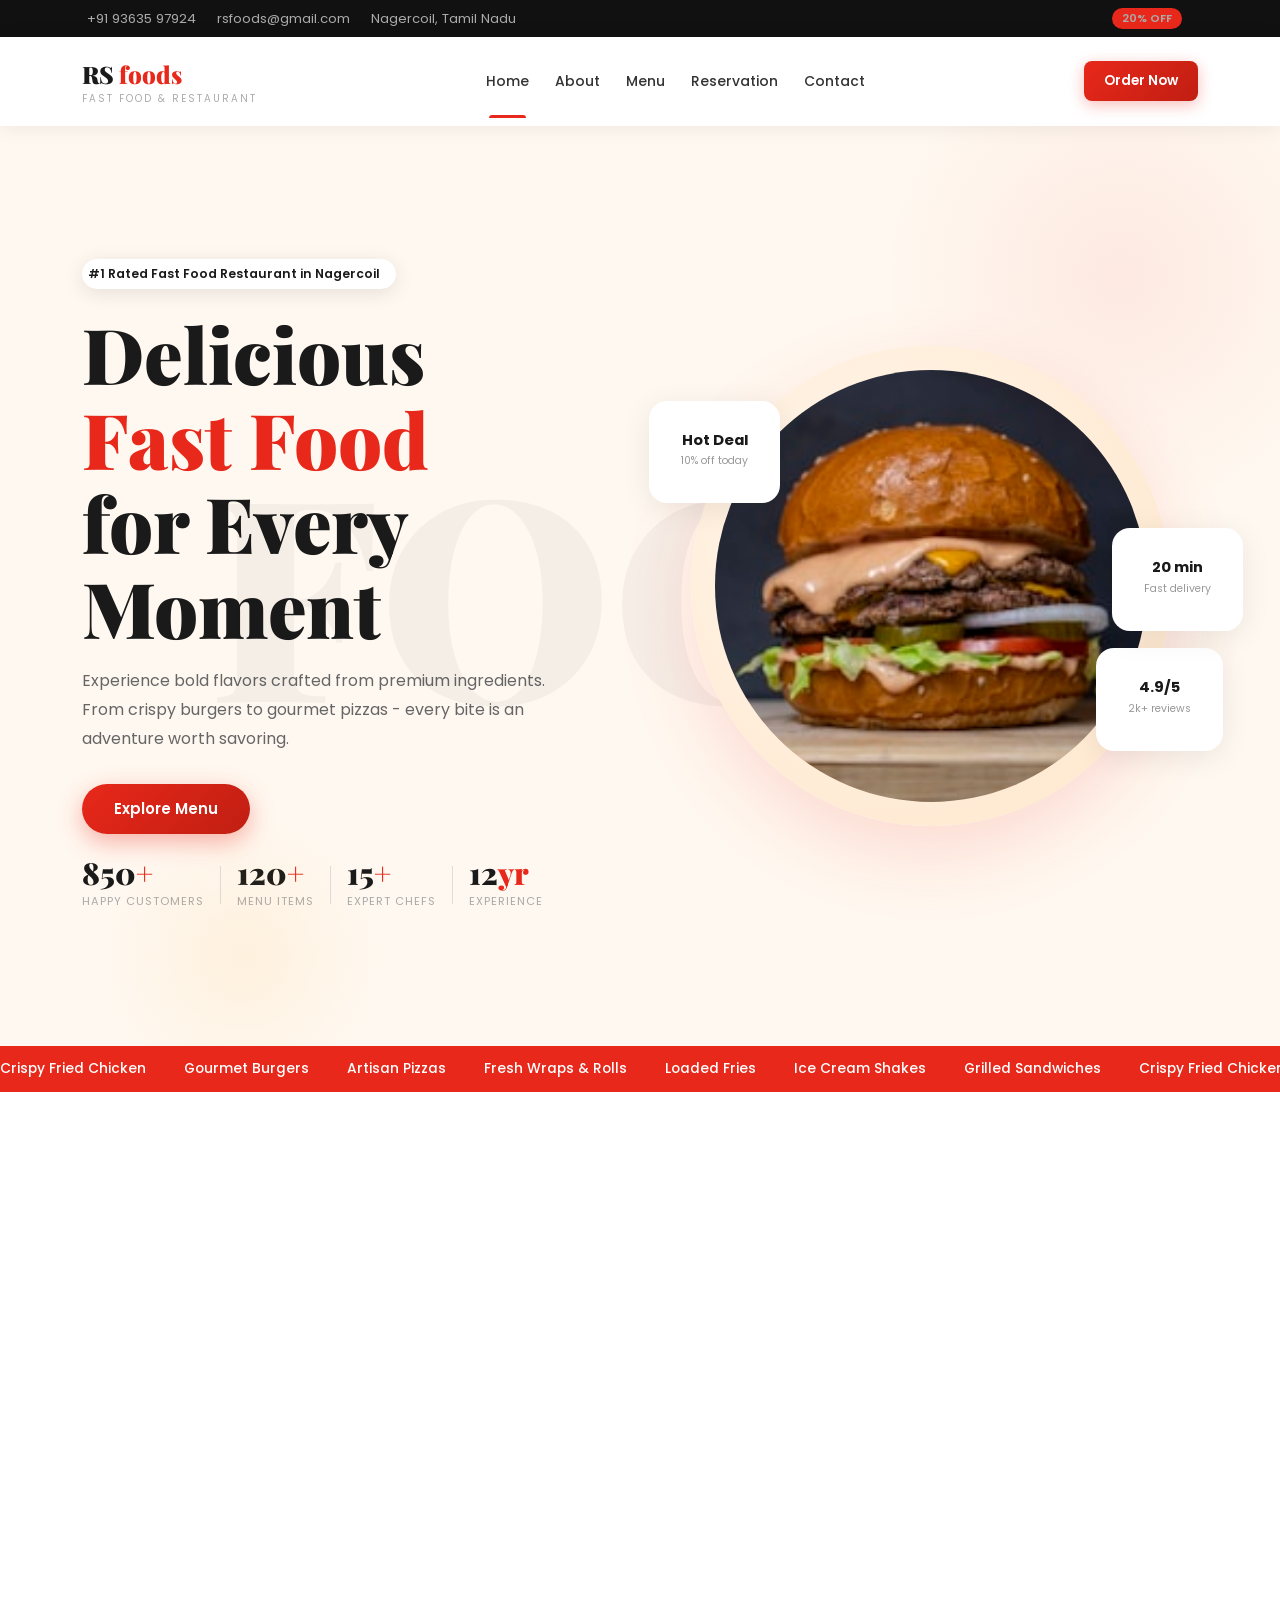
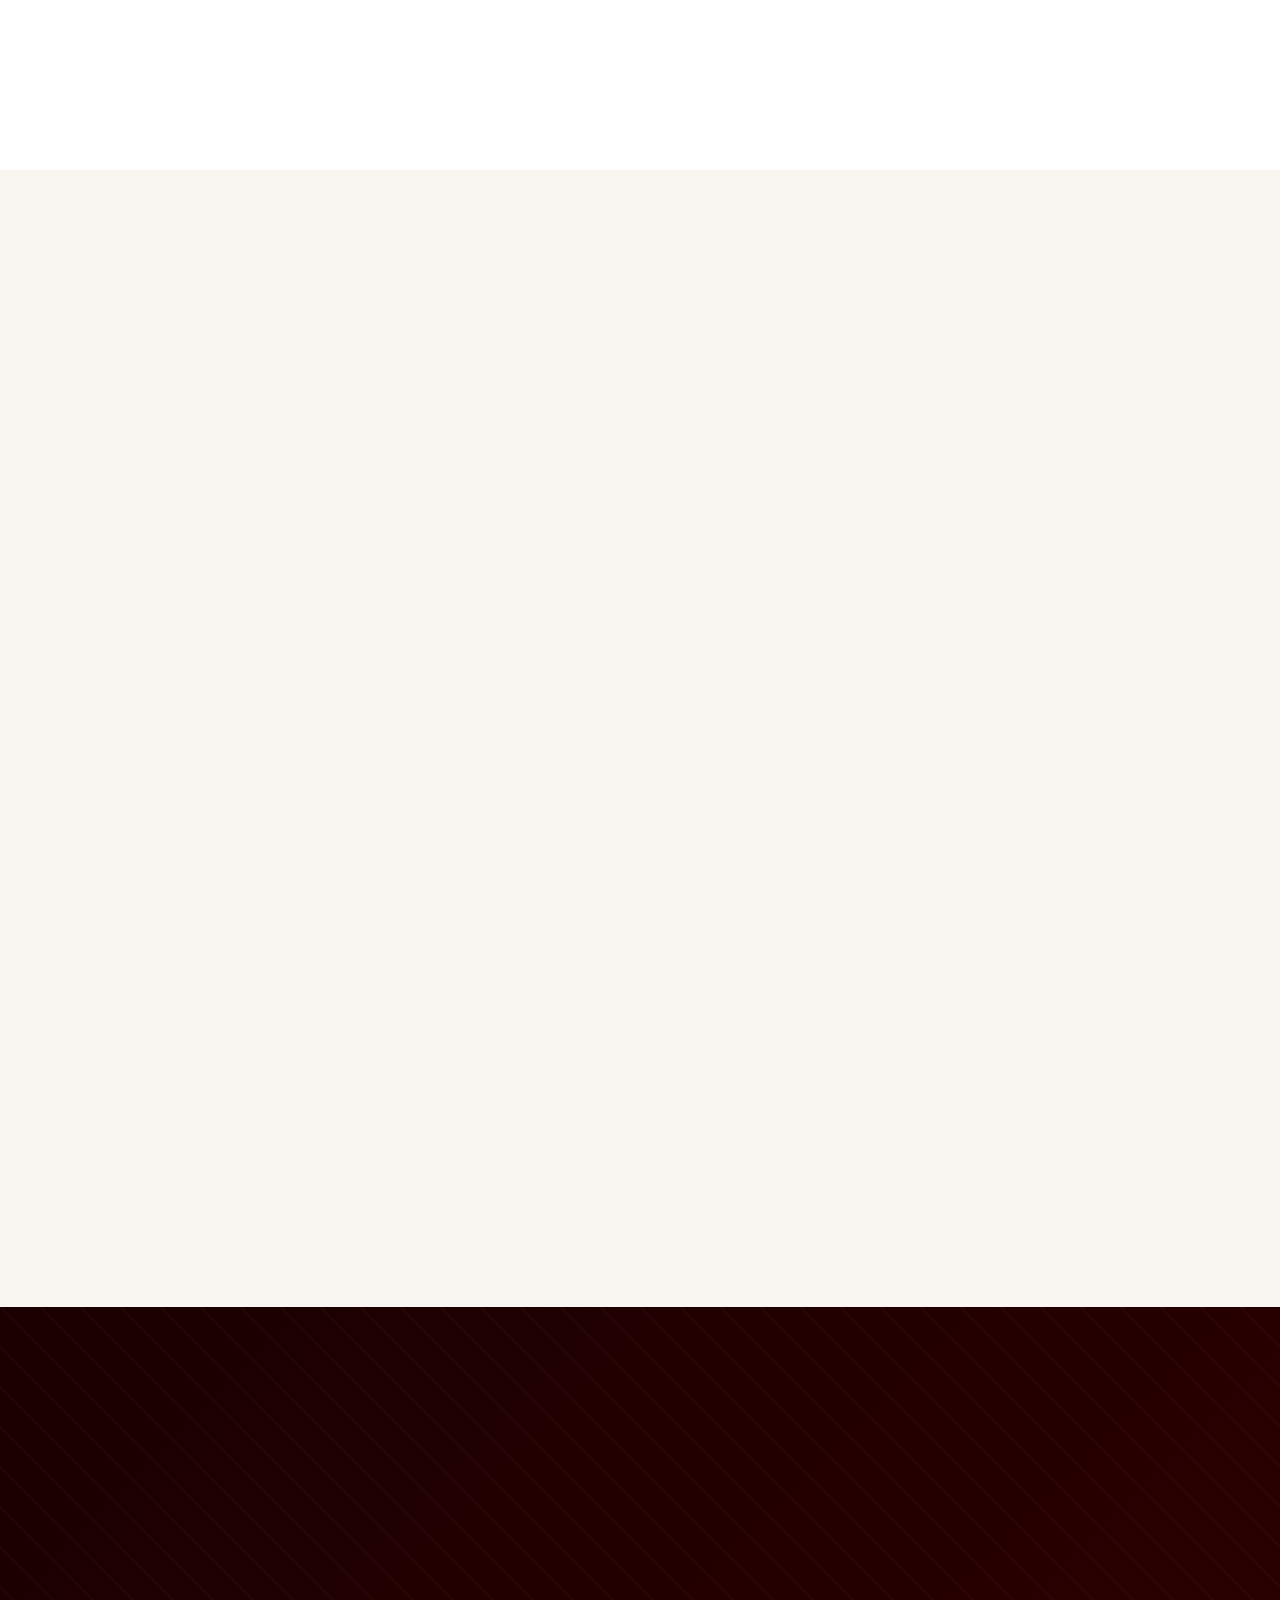
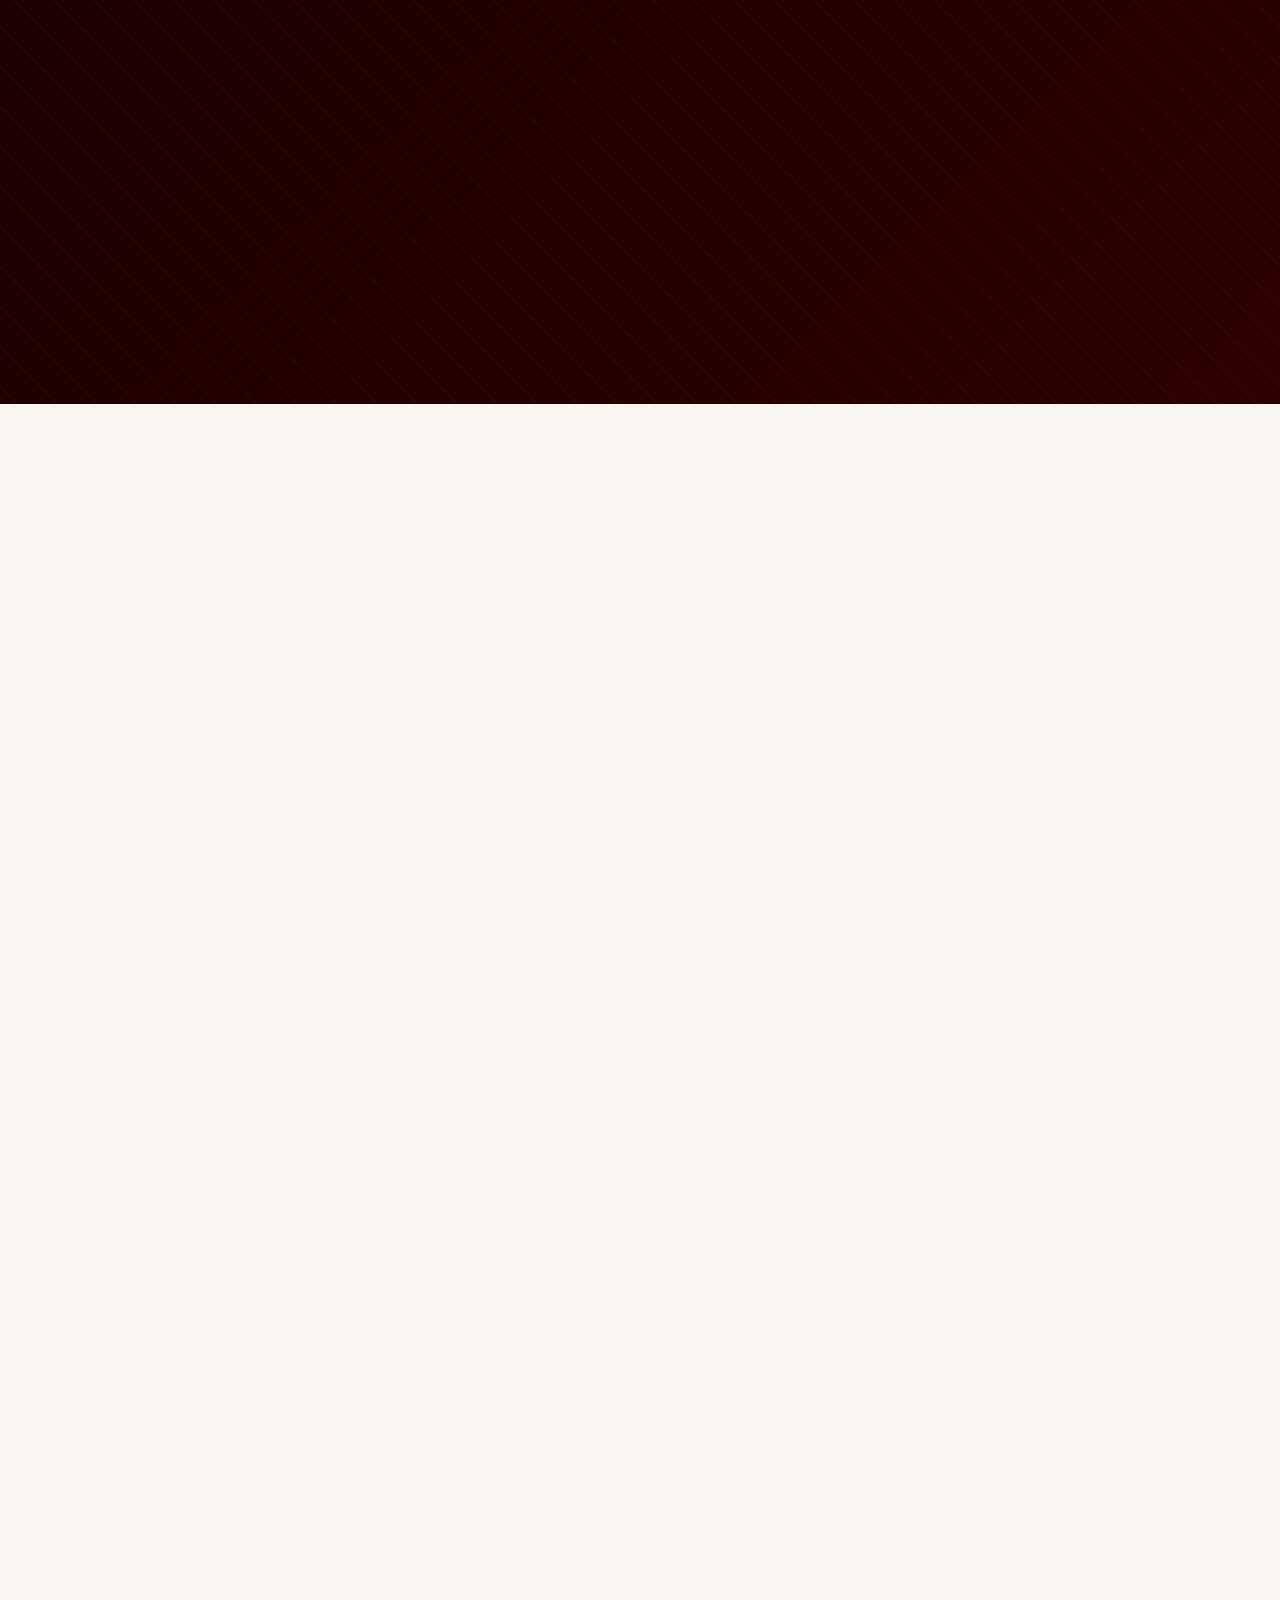
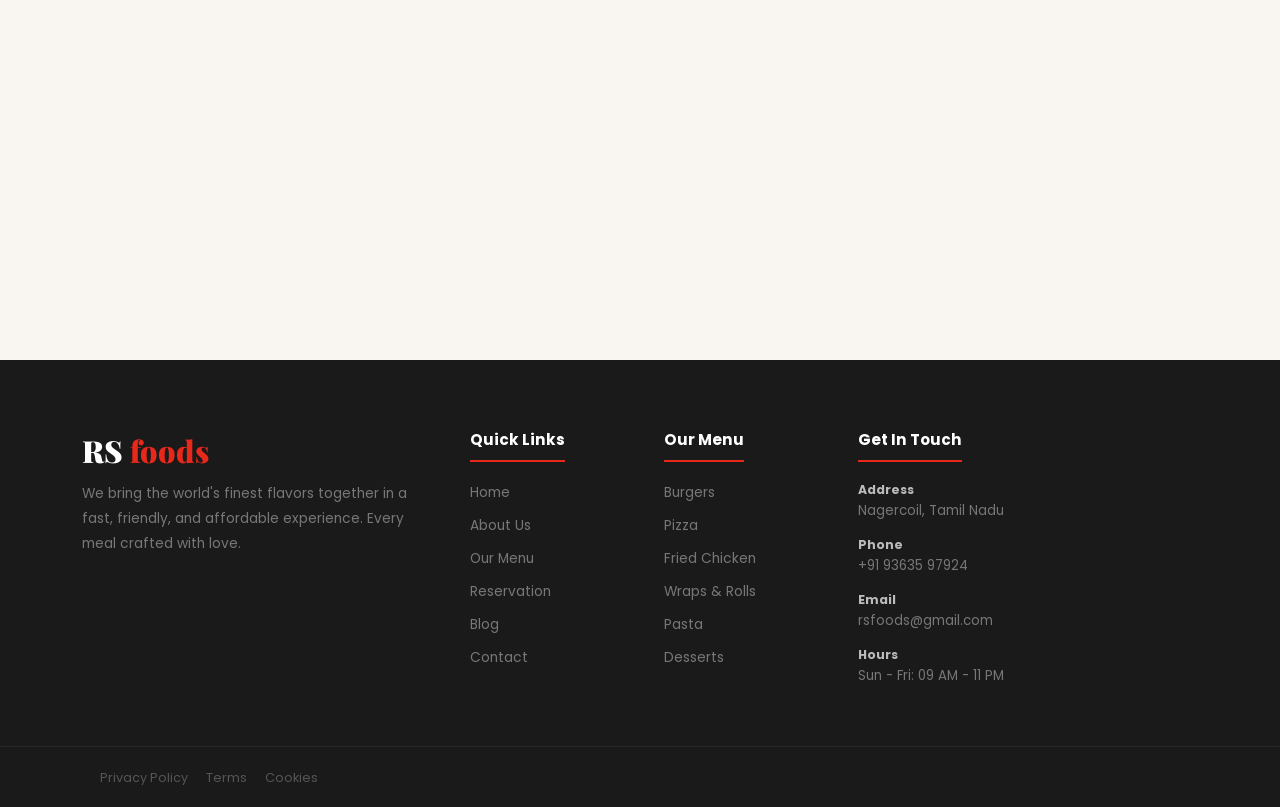
==== commit 6dfa3859: "Change discount from 10% OFF to 20% OFF" ====
--- a/rsfoods/index.html
+++ b/rsfoods/index.html
@@ -6,7 +6,7 @@
       <meta name="viewport" content="width=device-width, initial-scale=1">
       <meta name="author" content="Harish">
       <meta name="description" content="Harish - Fast Food & Restaurant HTML Template">
-      <title>Harish - Fast Food & Restaurant HTML Template</title>
+      <title>Fast Food & Restaurant</title>
       <link href="https://fonts.googleapis.com/css2?family=Playfair+Display:wght@400;700;900&family=Poppins:wght@300;400;500;600;700&family=Dancing+Script:wght@700&display=swap" rel="stylesheet"/>
       <link href="css/bootstrap.min.css" rel="stylesheet"/>
       <link href="css/aos.css" rel="stylesheet"/>
@@ -25,7 +25,7 @@
                   <span><i class="fas fa-map-marker-alt"></i>Nagercoil, Tamil Nadu</span>
                </div>
                <div class="d-flex align-items-center gap-3">
-                  <span class="ttag">10% OFF</span>
+                  <span class="ttag">20% OFF</span>
                </div>
             </div>
          </div>
@@ -626,4 +626,4 @@
       <script src="https://cdnjs.cloudflare.com/ajax/libs/magnific-popup.js/1.1.0/jquery.magnific-popup.min.js"></script>
       <script src="js/main.js"></script>
    </body>
-</html>+</html>
